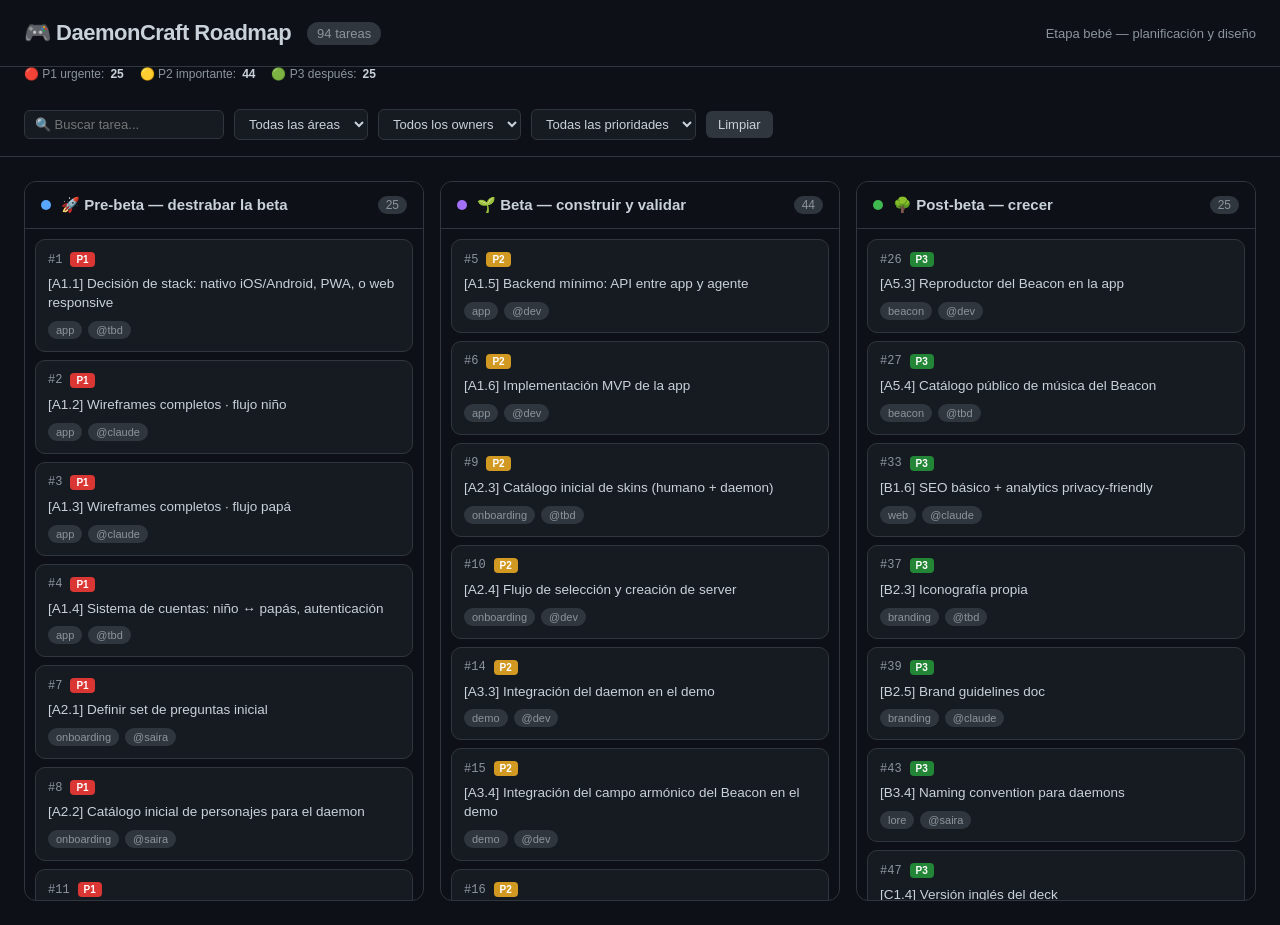
==== dashboard/index.html @ 6ac4dfcd "Agrega dashboard kanban local con las 94 tareas del roadmap" ====
<!DOCTYPE html>
<html lang="es">
<head>
<meta charset="UTF-8">
<meta name="viewport" content="width=device-width, initial-scale=1.0">
<title>DaemonCraft Roadmap</title>
<style>
:root{
  --bg:#0d1117;--card:#161b22;--border:#30363d;--text:#c9d1d9;--muted:#8b949e;
  --p1:#da3633;--p2:#d29922;--p3:#238636;
  --pre:#58a6ff;--beta:#a371f7;--post:#3fb950;
}
*{box-sizing:border-box;margin:0;padding:0}
body{font-family:-apple-system,BlinkMacSystemFont,"Segoe UI",Helvetica,Arial,sans-serif;background:var(--bg);color:var(--text);min-height:100vh}
.header{padding:20px 24px;border-bottom:1px solid var(--border);display:flex;align-items:center;gap:16px;flex-wrap:wrap}
.header h1{font-size:22px;font-weight:600;letter-spacing:-0.5px}
.header .count{background:var(--border);padding:4px 10px;border-radius:12px;font-size:13px;color:var(--muted)}
.filters{padding:16px 24px;display:flex;gap:10px;flex-wrap:wrap;align-items:center;border-bottom:1px solid var(--border);background:#0d1117;position:sticky;top:0;z-index:10}
.filters select,.filters input{background:var(--card);border:1px solid var(--border);color:var(--text);padding:6px 10px;border-radius:6px;font-size:13px;outline:none}
.filters input{min-width:200px}
.filters select:hover,.filters input:hover{border-color:var(--muted)}
.btn{background:var(--border);border:none;color:var(--text);padding:6px 12px;border-radius:6px;cursor:pointer;font-size:13px}
.btn:hover{background:#30363d}
.board{display:grid;grid-template-columns:repeat(3,1fr);gap:16px;padding:24px;align-items:start}
@media(max-width:900px){.board{grid-template-columns:1fr}}
.col{background:#0d1117;border:1px solid var(--border);border-radius:12px;display:flex;flex-direction:column;max-height:calc(100vh - 180px)}
.col-header{padding:14px 16px;border-bottom:1px solid var(--border);display:flex;align-items:center;gap:10px;position:sticky;top:0;background:#0d1117;border-radius:12px 12px 0 0}
.col-header .dot{width:10px;height:10px;border-radius:50%}
.col-header h2{font-size:15px;font-weight:600;flex:1}
.col-header .badge{background:var(--border);padding:2px 8px;border-radius:10px;font-size:12px;color:var(--muted)}
.col-body{padding:10px;overflow-y:auto;display:flex;flex-direction:column;gap:8px}
.card{background:var(--card);border:1px solid var(--border);border-radius:10px;padding:12px;cursor:pointer;transition:border-color .15s,transform .05s}
.card:hover{border-color:var(--muted);transform:translateY(-1px)}
.card-header{display:flex;align-items:center;gap:8px;margin-bottom:8px}
.card-number{color:var(--muted);font-size:12px;font-family:monospace}
.priority{font-size:10px;font-weight:700;text-transform:uppercase;padding:2px 6px;border-radius:4px;color:#fff}
.p1{background:var(--p1)} .p2{background:var(--p2)} .p3{background:var(--p3)}
.card-title{font-size:13.5px;line-height:1.4;font-weight:500;margin-bottom:8px}
.card-meta{display:flex;gap:6px;flex-wrap:wrap}
.tag{font-size:11px;padding:3px 8px;border-radius:12px;background:var(--border);color:var(--muted)}
.modal-overlay{position:fixed;inset:0;background:rgba(0,0,0,.7);display:none;align-items:center;justify-content:center;z-index:100;padding:20px}
.modal-overlay.active{display:flex}
.modal{background:var(--card);border:1px solid var(--border);border-radius:14px;max-width:600px;width:100%;max-height:80vh;display:flex;flex-direction:column}
.modal-header{padding:18px 20px;border-bottom:1px solid var(--border);display:flex;align-items:start;gap:12px}
.modal-header h3{font-size:17px;font-weight:600;flex:1;line-height:1.4}
.modal-close{background:none;border:none;color:var(--muted);font-size:22px;cursor:pointer;padding:0 4px}
.modal-close:hover{color:var(--text)}
.modal-body{padding:18px 20px;overflow-y:auto;font-size:14px;line-height:1.6;color:var(--text)}
.modal-body a{color:#58a6ff}
.modal-body pre{background:#0d1117;padding:10px;border-radius:8px;overflow-x:auto;font-size:12px;margin-top:8px}
.modal-footer{padding:12px 20px;border-top:1px solid var(--border);display:flex;gap:10px;justify-content:flex-end}
.hidden{display:none !important}
.stats{display:flex;gap:16px;padding:0 24px 12px;font-size:12px;color:var(--muted)}
.stat{display:flex;align-items:center;gap:6px}
.stat span{font-weight:600;color:var(--text)}
</style>
</head>
<body>
<div class="header">
  <h1>🎮 DaemonCraft Roadmap</h1>
  <span class="count">94 tareas</span>
  <span style="flex:1"></span>
  <span style="color:var(--muted);font-size:13px">Etapa bebé — planificación y diseño</span>
</div>
<div class="stats">
  <div class="stat">🔴 P1 urgente: <span id="stat-p1">0</span></div>
  <div class="stat">🟡 P2 importante: <span id="stat-p2">0</span></div>
  <div class="stat">🟢 P3 después: <span id="stat-p3">0</span></div>
</div>
<div class="filters">
  <input type="text" id="search" placeholder="🔍 Buscar tarea...">
  <select id="filter-area"><option value="">Todas las áreas</option></select>
  <select id="filter-owner"><option value="">Todos los owners</option></select>
  <select id="filter-priority"><option value="">Todas las prioridades</option><option value="p1">P1 Urgente</option><option value="p2">P2 Importante</option><option value="p3">P3 Después</option></select>
  <button class="btn" onclick="resetFilters()">Limpiar</button>
</div>
<div class="board" id="board">
</div>

<div class="modal-overlay" id="modal" onclick="closeModal(event)">
  <div class="modal" onclick="event.stopPropagation()">
    <div class="modal-header">
      <h3 id="modal-title">Título</h3>
      <button class="modal-close" onclick="closeModal()">&times;</button>
    </div>
    <div class="modal-body" id="modal-body">Contenido</div>
    <div class="modal-footer">
      <a id="modal-link" href="#" target="_blank" class="btn" style="text-decoration:none">Ver en GitHub →</a>
    </div>
  </div>
</div>

<script>
const issues = [{"assignees": [], "body": "¿Qué stack usamos para la app? Opciones: nativo iOS+Android, React Native, PWA, web responsive.\nTrade-offs en `plan/PLAN.md` (A1).\n\n---\n\n📋 Ver detalles en [`plan/PLAN.md`](https://github.com/SairaAsua/final-daemon/blob/main/plan/PLAN.md) sección A1.", "createdAt": "2026-05-13T08:05:12Z", "labels": [{"id": "LA_kwDOScFC388AAAACjAr0dQ", "name": "area:app", "description": "App / Vórtice", "color": "1F6FEB"}, {"id": "LA_kwDOScFC388AAAACjAr-2A", "name": "owner:tbd", "description": "Owner por definir", "color": "EEEEEE"}, {"id": "LA_kwDOScFC388AAAACjAr_cQ", "name": "type:decision", "description": "Decisión a tomar", "color": "D73A4A"}, {"id": "LA_kwDOScFC388AAAACjAsCNA", "name": "priority:p1", "description": "P1 — urgente, antes de beta", "color": "B60205"}], "milestone": {"number": 1, "title": "🚀 Pre-beta — destrabar la beta", "description": "Todo lo que hay que decidir/diseñar/escribir ANTES de abrir la beta cerrada con las primeras 20 familias. \n\nAcá viven las decisiones core (stack, dominio, monetización), los wireframes, el set de preguntas del onboarding, el diseño narrativo del demo con Julián, el branding visual mínimo, la lista de familias y el mensaje de invitación.\n\nCuando esto esté cerrado, podemos abrir la beta.", "dueOn": null}, "number": 1, "state": "OPEN", "title": "[A1.1] Decisión de stack: nativo iOS/Android, PWA, o web responsive", "updatedAt": "2026-05-13T08:36:30Z", "url": "https://github.com/SairaAsua/final-daemon/issues/1", "_area": "app", "_owner": "tbd", "_priority": "p1", "_milestone": "🚀 Pre-beta — destrabar la beta", "_milestone_emoji": "🚀", "_milestone_short": "Pre-beta — destrabar la beta"}, {"assignees": [], "body": "Wireframes para: home, jugar, hablar con daemon, escuchar Beacon, skins, mis mundos.\nMockups ASCII de referencia en `pitch/mockups.md`. Sale del flujo definido en `docs/08_app_vortice.md`.\n\n---\n\n📋 Ver detalles en [`plan/PLAN.md`](https://github.com/SairaAsua/final-daemon/blob/main/plan/PLAN.md) sección A1.", "createdAt": "2026-05-13T08:05:17Z", "labels": [{"id": "LA_kwDOScFC388AAAACjAr0dQ", "name": "area:app", "description": "App / Vórtice", "color": "1F6FEB"}, {"id": "LA_kwDOScFC388AAAACjAr-Mg", "name": "owner:claude", "description": "Owner: Claude", "color": "FFEF00"}, {"id": "LA_kwDOScFC388AAAACjAsAKg", "name": "type:design", "description": "Diseño", "color": "0E8A16"}, {"id": "LA_kwDOScFC388AAAACjAsCNA", "name": "priority:p1", "description": "P1 — urgente, antes de beta", "color": "B60205"}], "milestone": {"number": 1, "title": "🚀 Pre-beta — destrabar la beta", "description": "Todo lo que hay que decidir/diseñar/escribir ANTES de abrir la beta cerrada con las primeras 20 familias. \n\nAcá viven las decisiones core (stack, dominio, monetización), los wireframes, el set de preguntas del onboarding, el diseño narrativo del demo con Julián, el branding visual mínimo, la lista de familias y el mensaje de invitación.\n\nCuando esto esté cerrado, podemos abrir la beta.", "dueOn": null}, "number": 2, "state": "OPEN", "title": "[A1.2] Wireframes completos · flujo niño", "updatedAt": "2026-05-13T08:36:27Z", "url": "https://github.com/SairaAsua/final-daemon/issues/2", "_area": "app", "_owner": "claude", "_priority": "p1", "_milestone": "🚀 Pre-beta — destrabar la beta", "_milestone_emoji": "🚀", "_milestone_short": "Pre-beta — destrabar la beta"}, {"assignees": [], "body": "Wireframes para: home, reporte semanal/diario, hablar con daemon del hijo, invitación a jugar.\nReglas: sin métricas de horas, sin lenguaje de control, reportes de crecimiento.\n\n---\n\n📋 Ver detalles en [`plan/PLAN.md`](https://github.com/SairaAsua/final-daemon/blob/main/plan/PLAN.md) sección A1.", "createdAt": "2026-05-13T08:05:29Z", "labels": [{"id": "LA_kwDOScFC388AAAACjAr0dQ", "name": "area:app", "description": "App / Vórtice", "color": "1F6FEB"}, {"id": "LA_kwDOScFC388AAAACjAr-Mg", "name": "owner:claude", "description": "Owner: Claude", "color": "FFEF00"}, {"id": "LA_kwDOScFC388AAAACjAsAKg", "name": "type:design", "description": "Diseño", "color": "0E8A16"}, {"id": "LA_kwDOScFC388AAAACjAsCNA", "name": "priority:p1", "description": "P1 — urgente, antes de beta", "color": "B60205"}], "milestone": {"number": 1, "title": "🚀 Pre-beta — destrabar la beta", "description": "Todo lo que hay que decidir/diseñar/escribir ANTES de abrir la beta cerrada con las primeras 20 familias. \n\nAcá viven las decisiones core (stack, dominio, monetización), los wireframes, el set de preguntas del onboarding, el diseño narrativo del demo con Julián, el branding visual mínimo, la lista de familias y el mensaje de invitación.\n\nCuando esto esté cerrado, podemos abrir la beta.", "dueOn": null}, "number": 3, "state": "OPEN", "title": "[A1.3] Wireframes completos · flujo papá", "updatedAt": "2026-05-13T08:36:25Z", "url": "https://github.com/SairaAsua/final-daemon/issues/3", "_area": "app", "_owner": "claude", "_priority": "p1", "_milestone": "🚀 Pre-beta — destrabar la beta", "_milestone_emoji": "🚀", "_milestone_short": "Pre-beta — destrabar la beta"}, {"assignees": [], "body": "¿Cómo se asocia la cuenta de un niño con sus papás?\n¿Cómo se autentica? (consentimiento parental obligatorio para menores)\nConsiderar COPPA + GDPR (ver F1).\n\n---\n\n📋 Ver detalles en [`plan/PLAN.md`](https://github.com/SairaAsua/final-daemon/blob/main/plan/PLAN.md) sección A1.", "createdAt": "2026-05-13T08:05:33Z", "labels": [{"id": "LA_kwDOScFC388AAAACjAr0dQ", "name": "area:app", "description": "App / Vórtice", "color": "1F6FEB"}, {"id": "LA_kwDOScFC388AAAACjAr-2A", "name": "owner:tbd", "description": "Owner por definir", "color": "EEEEEE"}, {"id": "LA_kwDOScFC388AAAACjAsAKg", "name": "type:design", "description": "Diseño", "color": "0E8A16"}, {"id": "LA_kwDOScFC388AAAACjAsCNA", "name": "priority:p1", "description": "P1 — urgente, antes de beta", "color": "B60205"}], "milestone": {"number": 1, "title": "🚀 Pre-beta — destrabar la beta", "description": "Todo lo que hay que decidir/diseñar/escribir ANTES de abrir la beta cerrada con las primeras 20 familias. \n\nAcá viven las decisiones core (stack, dominio, monetización), los wireframes, el set de preguntas del onboarding, el diseño narrativo del demo con Julián, el branding visual mínimo, la lista de familias y el mensaje de invitación.\n\nCuando esto esté cerrado, podemos abrir la beta.", "dueOn": null}, "number": 4, "state": "OPEN", "title": "[A1.4] Sistema de cuentas: niño ↔ papás, autenticación", "updatedAt": "2026-05-13T08:36:23Z", "url": "https://github.com/SairaAsua/final-daemon/issues/4", "_area": "app", "_owner": "tbd", "_priority": "p1", "_milestone": "🚀 Pre-beta — destrabar la beta", "_milestone_emoji": "🚀", "_milestone_short": "Pre-beta — destrabar la beta"}, {"assignees": [], "body": "Las preguntas que la app le hace al usuario al crear su daemon.\nIncluye fecha/hora/lugar (alimenta soul-engine internamente) + lo que decida Saira sumar.\nImportante: NO se menciona Diseño Humano / Ra Uru Hu hacia afuera.\n\n---\n\n📋 Ver detalles en [`plan/PLAN.md`](https://github.com/SairaAsua/final-daemon/blob/main/plan/PLAN.md) sección A2.", "createdAt": "2026-05-13T08:05:46Z", "labels": [{"id": "LA_kwDOScFC388AAAACjAr0yA", "name": "area:onboarding", "description": "Onboarding flow", "color": "1F6FEB"}, {"id": "LA_kwDOScFC388AAAACjAr8dw", "name": "owner:saira", "description": "Owner: Saira", "color": "FFEF00"}, {"id": "LA_kwDOScFC388AAAACjAr_cQ", "name": "type:decision", "description": "Decisión a tomar", "color": "D73A4A"}, {"id": "LA_kwDOScFC388AAAACjAsCNA", "name": "priority:p1", "description": "P1 — urgente, antes de beta", "color": "B60205"}], "milestone": {"number": 1, "title": "🚀 Pre-beta — destrabar la beta", "description": "Todo lo que hay que decidir/diseñar/escribir ANTES de abrir la beta cerrada con las primeras 20 familias. \n\nAcá viven las decisiones core (stack, dominio, monetización), los wireframes, el set de preguntas del onboarding, el diseño narrativo del demo con Julián, el branding visual mínimo, la lista de familias y el mensaje de invitación.\n\nCuando esto esté cerrado, podemos abrir la beta.", "dueOn": null}, "number": 7, "state": "OPEN", "title": "[A2.1] Definir set de preguntas inicial", "updatedAt": "2026-05-13T08:36:21Z", "url": "https://github.com/SairaAsua/final-daemon/issues/7", "_area": "onboarding", "_owner": "saira", "_priority": "p1", "_milestone": "🚀 Pre-beta — destrabar la beta", "_milestone_emoji": "🚀", "_milestone_short": "Pre-beta — destrabar la beta"}, {"assignees": [], "body": "Curar a partir de los 14 personajes que ya existen en `/home/saira/agents/prompts/`:\ncleopatra, dave, elena, genghis, goblin, jin, lisa, marcus, mia, monk, pirate, sarah, tesla, tommy.\nMás las carpetas `landfolk/` y `rolemaster/` + BODY.md.\nDecisión: ¿cuáles arrancan disponibles para niños 7-14? ¿alguno se desbloquea?\n\n---\n\n📋 Ver detalles en [`plan/PLAN.md`](https://github.com/SairaAsua/final-daemon/blob/main/plan/PLAN.md) sección A2.", "createdAt": "2026-05-13T08:05:49Z", "labels": [{"id": "LA_kwDOScFC388AAAACjAr0yA", "name": "area:onboarding", "description": "Onboarding flow", "color": "1F6FEB"}, {"id": "LA_kwDOScFC388AAAACjAr8dw", "name": "owner:saira", "description": "Owner: Saira", "color": "FFEF00"}, {"id": "LA_kwDOScFC388AAAACjAr_cQ", "name": "type:decision", "description": "Decisión a tomar", "color": "D73A4A"}, {"id": "LA_kwDOScFC388AAAACjAsCNA", "name": "priority:p1", "description": "P1 — urgente, antes de beta", "color": "B60205"}], "milestone": {"number": 1, "title": "🚀 Pre-beta — destrabar la beta", "description": "Todo lo que hay que decidir/diseñar/escribir ANTES de abrir la beta cerrada con las primeras 20 familias. \n\nAcá viven las decisiones core (stack, dominio, monetización), los wireframes, el set de preguntas del onboarding, el diseño narrativo del demo con Julián, el branding visual mínimo, la lista de familias y el mensaje de invitación.\n\nCuando esto esté cerrado, podemos abrir la beta.", "dueOn": null}, "number": 8, "state": "OPEN", "title": "[A2.2] Catálogo inicial de personajes para el daemon", "updatedAt": "2026-05-13T08:36:19Z", "url": "https://github.com/SairaAsua/final-daemon/issues/8", "_area": "onboarding", "_owner": "saira", "_priority": "p1", "_milestone": "🚀 Pre-beta — destrabar la beta", "_milestone_emoji": "🚀", "_milestone_short": "Pre-beta — destrabar la beta"}, {"assignees": [], "body": "Las primeras 3-5 frases del daemon al niño.\nTono: aventura + complicidad, no condescendiente.\nCoherente con el Soul `/me` y el Logos.\n\n---\n\n📋 Ver detalles en [`plan/PLAN.md`](https://github.com/SairaAsua/final-daemon/blob/main/plan/PLAN.md) sección A2.", "createdAt": "2026-05-13T08:06:02Z", "labels": [{"id": "LA_kwDOScFC388AAAACjAr0yA", "name": "area:onboarding", "description": "Onboarding flow", "color": "1F6FEB"}, {"id": "LA_kwDOScFC388AAAACjAr-Mg", "name": "owner:claude", "description": "Owner: Claude", "color": "FFEF00"}, {"id": "LA_kwDOScFC388AAAACjAsBrA", "name": "type:write", "description": "Escribir / copy", "color": "C5DEF5"}, {"id": "LA_kwDOScFC388AAAACjAsCNA", "name": "priority:p1", "description": "P1 — urgente, antes de beta", "color": "B60205"}], "milestone": {"number": 1, "title": "🚀 Pre-beta — destrabar la beta", "description": "Todo lo que hay que decidir/diseñar/escribir ANTES de abrir la beta cerrada con las primeras 20 familias. \n\nAcá viven las decisiones core (stack, dominio, monetización), los wireframes, el set de preguntas del onboarding, el diseño narrativo del demo con Julián, el branding visual mínimo, la lista de familias y el mensaje de invitación.\n\nCuando esto esté cerrado, podemos abrir la beta.", "dueOn": null}, "number": 11, "state": "OPEN", "title": "[A2.5] Tutorial inicial: cómo se le explica al niño qué es su daemon", "updatedAt": "2026-05-13T08:36:17Z", "url": "https://github.com/SairaAsua/final-daemon/issues/11", "_area": "onboarding", "_owner": "claude", "_priority": "p1", "_milestone": "🚀 Pre-beta — destrabar la beta", "_milestone_emoji": "🚀", "_milestone_short": "Pre-beta — destrabar la beta"}, {"assignees": [], "body": "Las 4 pruebas: desafíos, parkour, lógica, construcción.\nEstructura: *Proyección del Mito Personal* (Camino del Héroe resignificado).\nCada prueba: objetivo, dificultad escalable, rol del daemon, cómo termina.\n\n---\n\n📋 Ver detalles en [`plan/PLAN.md`](https://github.com/SairaAsua/final-daemon/blob/main/plan/PLAN.md) sección A3.", "createdAt": "2026-05-13T08:06:07Z", "labels": [{"id": "LA_kwDOScFC388AAAACjAr1AQ", "name": "area:demo", "description": "Demo de entrada (Protector de la Luz)", "color": "1F6FEB"}, {"id": "LA_kwDOScFC388AAAACjAr9nA", "name": "owner:julian", "description": "Owner: Julián de la Reta", "color": "FFEF00"}, {"id": "LA_kwDOScFC388AAAACjAsAKg", "name": "type:design", "description": "Diseño", "color": "0E8A16"}, {"id": "LA_kwDOScFC388AAAACjAsCNA", "name": "priority:p1", "description": "P1 — urgente, antes de beta", "color": "B60205"}], "milestone": {"number": 1, "title": "🚀 Pre-beta — destrabar la beta", "description": "Todo lo que hay que decidir/diseñar/escribir ANTES de abrir la beta cerrada con las primeras 20 familias. \n\nAcá viven las decisiones core (stack, dominio, monetización), los wireframes, el set de preguntas del onboarding, el diseño narrativo del demo con Julián, el branding visual mínimo, la lista de familias y el mensaje de invitación.\n\nCuando esto esté cerrado, podemos abrir la beta.", "dueOn": null}, "number": 12, "state": "OPEN", "title": "[A3.1] Diseño narrativo final de las 4 pruebas con Julián", "updatedAt": "2026-05-13T08:36:15Z", "url": "https://github.com/SairaAsua/final-daemon/issues/12", "_area": "demo", "_owner": "julian", "_priority": "p1", "_milestone": "🚀 Pre-beta — destrabar la beta", "_milestone_emoji": "🚀", "_milestone_short": "Pre-beta — destrabar la beta"}, {"assignees": [], "body": "Para cada prueba: qué se hace en Minecraft, cómo, condiciones de éxito y de fallo.\nBloqueado por A3.1.\n\n---\n\n📋 Ver detalles en [`plan/PLAN.md`](https://github.com/SairaAsua/final-daemon/blob/main/plan/PLAN.md) sección A3.", "createdAt": "2026-05-13T08:06:11Z", "labels": [{"id": "LA_kwDOScFC388AAAACjAr1AQ", "name": "area:demo", "description": "Demo de entrada (Protector de la Luz)", "color": "1F6FEB"}, {"id": "LA_kwDOScFC388AAAACjAr9DQ", "name": "owner:dev", "description": "Owner: Equipo dev AlterMundi", "color": "FFEF00"}, {"id": "LA_kwDOScFC388AAAACjAsAKg", "name": "type:design", "description": "Diseño", "color": "0E8A16"}, {"id": "LA_kwDOScFC388AAAACjAsCNA", "name": "priority:p1", "description": "P1 — urgente, antes de beta", "color": "B60205"}], "milestone": {"number": 1, "title": "🚀 Pre-beta — destrabar la beta", "description": "Todo lo que hay que decidir/diseñar/escribir ANTES de abrir la beta cerrada con las primeras 20 familias. \n\nAcá viven las decisiones core (stack, dominio, monetización), los wireframes, el set de preguntas del onboarding, el diseño narrativo del demo con Julián, el branding visual mínimo, la lista de familias y el mensaje de invitación.\n\nCuando esto esté cerrado, podemos abrir la beta.", "dueOn": null}, "number": 13, "state": "OPEN", "title": "[A3.2] Mecánicas concretas de cada prueba", "updatedAt": "2026-05-13T08:36:13Z", "url": "https://github.com/SairaAsua/final-daemon/issues/13", "_area": "demo", "_owner": "dev", "_priority": "p1", "_milestone": "🚀 Pre-beta — destrabar la beta", "_milestone_emoji": "🚀", "_milestone_short": "Pre-beta — destrabar la beta"}, {"assignees": [], "body": "¿Qué bullets aparecen? Sugerencia inicial:\n- Tareas/aprendizajes resueltos\n- Lectura\n- Risas / momentos emocionales\n- Preguntas complejas que hizo\n- Interacciones sociales (con amigos, con el daemon)\nSin métricas de horas. Validar con Julián.\n\n---\n\n📋 Ver detalles en [`plan/PLAN.md`](https://github.com/SairaAsua/final-daemon/blob/main/plan/PLAN.md) sección A4.", "createdAt": "2026-05-13T08:06:33Z", "labels": [{"id": "LA_kwDOScFC388AAAACjAr1Sg", "name": "area:reportes", "description": "Reportes a papás", "color": "1F6FEB"}, {"id": "LA_kwDOScFC388AAAACjAr8dw", "name": "owner:saira", "description": "Owner: Saira", "color": "FFEF00"}, {"id": "LA_kwDOScFC388AAAACjAr_cQ", "name": "type:decision", "description": "Decisión a tomar", "color": "D73A4A"}, {"id": "LA_kwDOScFC388AAAACjAsCNA", "name": "priority:p1", "description": "P1 — urgente, antes de beta", "color": "B60205"}], "milestone": {"number": 1, "title": "🚀 Pre-beta — destrabar la beta", "description": "Todo lo que hay que decidir/diseñar/escribir ANTES de abrir la beta cerrada con las primeras 20 familias. \n\nAcá viven las decisiones core (stack, dominio, monetización), los wireframes, el set de preguntas del onboarding, el diseño narrativo del demo con Julián, el branding visual mínimo, la lista de familias y el mensaje de invitación.\n\nCuando esto esté cerrado, podemos abrir la beta.", "dueOn": null}, "number": 18, "state": "OPEN", "title": "[A4.1] Definir estructura del reporte", "updatedAt": "2026-05-13T08:36:10Z", "url": "https://github.com/SairaAsua/final-daemon/issues/18", "_area": "reportes", "_owner": "saira", "_priority": "p1", "_milestone": "🚀 Pre-beta — destrabar la beta", "_milestone_emoji": "🚀", "_milestone_short": "Pre-beta — destrabar la beta"}, {"assignees": [], "body": "¿Diaria? ¿Semanal? ¿On-demand cuando el papá la pide?\nMaterial oficial paralelo dice semanal. Saira inicialmente lo pensó diaria.\nHay que decidir.\n\n---\n\n📋 Ver detalles en [`plan/PLAN.md`](https://github.com/SairaAsua/final-daemon/blob/main/plan/PLAN.md) sección A4.", "createdAt": "2026-05-13T08:06:37Z", "labels": [{"id": "LA_kwDOScFC388AAAACjAr1Sg", "name": "area:reportes", "description": "Reportes a papás", "color": "1F6FEB"}, {"id": "LA_kwDOScFC388AAAACjAr8dw", "name": "owner:saira", "description": "Owner: Saira", "color": "FFEF00"}, {"id": "LA_kwDOScFC388AAAACjAr_cQ", "name": "type:decision", "description": "Decisión a tomar", "color": "D73A4A"}, {"id": "LA_kwDOScFC388AAAACjAsCNA", "name": "priority:p1", "description": "P1 — urgente, antes de beta", "color": "B60205"}], "milestone": {"number": 1, "title": "🚀 Pre-beta — destrabar la beta", "description": "Todo lo que hay que decidir/diseñar/escribir ANTES de abrir la beta cerrada con las primeras 20 familias. \n\nAcá viven las decisiones core (stack, dominio, monetización), los wireframes, el set de preguntas del onboarding, el diseño narrativo del demo con Julián, el branding visual mínimo, la lista de familias y el mensaje de invitación.\n\nCuando esto esté cerrado, podemos abrir la beta.", "dueOn": null}, "number": 19, "state": "OPEN", "title": "[A4.2] Decisión de frecuencia", "updatedAt": "2026-05-13T08:36:08Z", "url": "https://github.com/SairaAsua/final-daemon/issues/19", "_area": "reportes", "_owner": "saira", "_priority": "p1", "_milestone": "🚀 Pre-beta — destrabar la beta", "_milestone_emoji": "🚀", "_milestone_short": "Pre-beta — destrabar la beta"}, {"assignees": [], "body": "Opciones: push de app, email, Telegram bridge, WhatsApp.\nTrade-offs: app requiere abrir, email puede perderse, mensajería es invasiva pero efectiva.\n\n---\n\n📋 Ver detalles en [`plan/PLAN.md`](https://github.com/SairaAsua/final-daemon/blob/main/plan/PLAN.md) sección A4.", "createdAt": "2026-05-13T08:06:42Z", "labels": [{"id": "LA_kwDOScFC388AAAACjAr1Sg", "name": "area:reportes", "description": "Reportes a papás", "color": "1F6FEB"}, {"id": "LA_kwDOScFC388AAAACjAr8dw", "name": "owner:saira", "description": "Owner: Saira", "color": "FFEF00"}, {"id": "LA_kwDOScFC388AAAACjAr_cQ", "name": "type:decision", "description": "Decisión a tomar", "color": "D73A4A"}, {"id": "LA_kwDOScFC388AAAACjAsCNA", "name": "priority:p1", "description": "P1 — urgente, antes de beta", "color": "B60205"}], "milestone": {"number": 1, "title": "🚀 Pre-beta — destrabar la beta", "description": "Todo lo que hay que decidir/diseñar/escribir ANTES de abrir la beta cerrada con las primeras 20 familias. \n\nAcá viven las decisiones core (stack, dominio, monetización), los wireframes, el set de preguntas del onboarding, el diseño narrativo del demo con Julián, el branding visual mínimo, la lista de familias y el mensaje de invitación.\n\nCuando esto esté cerrado, podemos abrir la beta.", "dueOn": null}, "number": 20, "state": "OPEN", "title": "[A4.3] Decisión de canal de entrega", "updatedAt": "2026-05-13T08:36:06Z", "url": "https://github.com/SairaAsua/final-daemon/issues/20", "_area": "reportes", "_owner": "saira", "_priority": "p1", "_milestone": "🚀 Pre-beta — destrabar la beta", "_milestone_emoji": "🚀", "_milestone_short": "Pre-beta — destrabar la beta"}, {"assignees": [], "body": "¿Qué tracking hace el agente para generar los reportes?\nCoordinar con Julián para que las métricas sean significativas, no superficiales.\n\n---\n\n📋 Ver detalles en [`plan/PLAN.md`](https://github.com/SairaAsua/final-daemon/blob/main/plan/PLAN.md) sección A4.", "createdAt": "2026-05-13T08:06:47Z", "labels": [{"id": "LA_kwDOScFC388AAAACjAr1Sg", "name": "area:reportes", "description": "Reportes a papás", "color": "1F6FEB"}, {"id": "LA_kwDOScFC388AAAACjAr9DQ", "name": "owner:dev", "description": "Owner: Equipo dev AlterMundi", "color": "FFEF00"}, {"id": "LA_kwDOScFC388AAAACjAr_cQ", "name": "type:decision", "description": "Decisión a tomar", "color": "D73A4A"}, {"id": "LA_kwDOScFC388AAAACjAsCNA", "name": "priority:p1", "description": "P1 — urgente, antes de beta", "color": "B60205"}], "milestone": {"number": 1, "title": "🚀 Pre-beta — destrabar la beta", "description": "Todo lo que hay que decidir/diseñar/escribir ANTES de abrir la beta cerrada con las primeras 20 familias. \n\nAcá viven las decisiones core (stack, dominio, monetización), los wireframes, el set de preguntas del onboarding, el diseño narrativo del demo con Julián, el branding visual mínimo, la lista de familias y el mensaje de invitación.\n\nCuando esto esté cerrado, podemos abrir la beta.", "dueOn": null}, "number": 21, "state": "OPEN", "title": "[A4.4] Definir métricas que el daemon observa", "updatedAt": "2026-05-13T08:36:04Z", "url": "https://github.com/SairaAsua/final-daemon/issues/21", "_area": "reportes", "_owner": "dev", "_priority": "p1", "_milestone": "🚀 Pre-beta — destrabar la beta", "_milestone_emoji": "🚀", "_milestone_short": "Pre-beta — destrabar la beta"}, {"assignees": [], "body": "Tengo `web/` con HTML standalone funcional.\nLas otras webs de AlterMundi usan Astro+Tailwind+GSAP (regla CLAUDE.md).\nDecisión: ¿simplicidad o consistencia?\n\n---\n\n📋 Ver detalles en [`plan/PLAN.md`](https://github.com/SairaAsua/final-daemon/blob/main/plan/PLAN.md) sección B1.", "createdAt": "2026-05-13T08:07:19Z", "labels": [{"id": "LA_kwDOScFC388AAAACjAr2Ig", "name": "area:web", "description": "Web pública", "color": "8957E5"}, {"id": "LA_kwDOScFC388AAAACjAr8dw", "name": "owner:saira", "description": "Owner: Saira", "color": "FFEF00"}, {"id": "LA_kwDOScFC388AAAACjAr_cQ", "name": "type:decision", "description": "Decisión a tomar", "color": "D73A4A"}, {"id": "LA_kwDOScFC388AAAACjAsCNA", "name": "priority:p1", "description": "P1 — urgente, antes de beta", "color": "B60205"}], "milestone": {"number": 1, "title": "🚀 Pre-beta — destrabar la beta", "description": "Todo lo que hay que decidir/diseñar/escribir ANTES de abrir la beta cerrada con las primeras 20 familias. \n\nAcá viven las decisiones core (stack, dominio, monetización), los wireframes, el set de preguntas del onboarding, el diseño narrativo del demo con Julián, el branding visual mínimo, la lista de familias y el mensaje de invitación.\n\nCuando esto esté cerrado, podemos abrir la beta.", "dueOn": null}, "number": 28, "state": "OPEN", "title": "[B1.1] Decisión: pulir HTML standalone o portar a Astro+Tailwind+GSAP", "updatedAt": "2026-05-13T08:36:02Z", "url": "https://github.com/SairaAsua/final-daemon/issues/28", "_area": "web", "_owner": "saira", "_priority": "p1", "_milestone": "🚀 Pre-beta — destrabar la beta", "_milestone_emoji": "🚀", "_milestone_short": "Pre-beta — destrabar la beta"}, {"assignees": [], "body": "daemoncraft.com / .ar / .gg / otro? Comprar.\nVerificar disponibilidad y precio.\n\n---\n\n📋 Ver detalles en [`plan/PLAN.md`](https://github.com/SairaAsua/final-daemon/blob/main/plan/PLAN.md) sección B1.", "createdAt": "2026-05-13T08:07:23Z", "labels": [{"id": "LA_kwDOScFC388AAAACjAr2Ig", "name": "area:web", "description": "Web pública", "color": "8957E5"}, {"id": "LA_kwDOScFC388AAAACjAr8dw", "name": "owner:saira", "description": "Owner: Saira", "color": "FFEF00"}, {"id": "LA_kwDOScFC388AAAACjAr_cQ", "name": "type:decision", "description": "Decisión a tomar", "color": "D73A4A"}, {"id": "LA_kwDOScFC388AAAACjAsCNA", "name": "priority:p1", "description": "P1 — urgente, antes de beta", "color": "B60205"}], "milestone": {"number": 1, "title": "🚀 Pre-beta — destrabar la beta", "description": "Todo lo que hay que decidir/diseñar/escribir ANTES de abrir la beta cerrada con las primeras 20 familias. \n\nAcá viven las decisiones core (stack, dominio, monetización), los wireframes, el set de preguntas del onboarding, el diseño narrativo del demo con Julián, el branding visual mínimo, la lista de familias y el mensaje de invitación.\n\nCuando esto esté cerrado, podemos abrir la beta.", "dueOn": null}, "number": 29, "state": "OPEN", "title": "[B1.2] Decisión de dominio", "updatedAt": "2026-05-13T08:36:00Z", "url": "https://github.com/SairaAsua/final-daemon/issues/29", "_area": "web", "_owner": "saira", "_priority": "p1", "_milestone": "🚀 Pre-beta — destrabar la beta", "_milestone_emoji": "🚀", "_milestone_short": "Pre-beta — destrabar la beta"}, {"assignees": [], "body": "Hostinger (las otras webs de Saira viven ahí), Vercel, Netlify, Cloudflare Pages.\nConsiderar costos a escala y CDN para Latam.\n\n---\n\n📋 Ver detalles en [`plan/PLAN.md`](https://github.com/SairaAsua/final-daemon/blob/main/plan/PLAN.md) sección B1.", "createdAt": "2026-05-13T08:07:27Z", "labels": [{"id": "LA_kwDOScFC388AAAACjAr2Ig", "name": "area:web", "description": "Web pública", "color": "8957E5"}, {"id": "LA_kwDOScFC388AAAACjAr8dw", "name": "owner:saira", "description": "Owner: Saira", "color": "FFEF00"}, {"id": "LA_kwDOScFC388AAAACjAr_cQ", "name": "type:decision", "description": "Decisión a tomar", "color": "D73A4A"}, {"id": "LA_kwDOScFC388AAAACjAsCNA", "name": "priority:p1", "description": "P1 — urgente, antes de beta", "color": "B60205"}], "milestone": {"number": 1, "title": "🚀 Pre-beta — destrabar la beta", "description": "Todo lo que hay que decidir/diseñar/escribir ANTES de abrir la beta cerrada con las primeras 20 familias. \n\nAcá viven las decisiones core (stack, dominio, monetización), los wireframes, el set de preguntas del onboarding, el diseño narrativo del demo con Julián, el branding visual mínimo, la lista de familias y el mensaje de invitación.\n\nCuando esto esté cerrado, podemos abrir la beta.", "dueOn": null}, "number": 30, "state": "OPEN", "title": "[B1.3] Decisión de hosting", "updatedAt": "2026-05-13T08:35:58Z", "url": "https://github.com/SairaAsua/final-daemon/issues/30", "_area": "web", "_owner": "saira", "_priority": "p1", "_milestone": "🚀 Pre-beta — destrabar la beta", "_milestone_emoji": "🚀", "_milestone_short": "Pre-beta — destrabar la beta"}, {"assignees": [], "body": "Texto + ícono opcional. Mantener simple, dejar respirar.\nCoherente con la paleta acero-azul.\n\n---\n\n📋 Ver detalles en [`plan/PLAN.md`](https://github.com/SairaAsua/final-daemon/blob/main/plan/PLAN.md) sección B2.", "createdAt": "2026-05-13T08:07:49Z", "labels": [{"id": "LA_kwDOScFC388AAAACjAr2aw", "name": "area:branding", "description": "Branding visual", "color": "8957E5"}, {"id": "LA_kwDOScFC388AAAACjAr-2A", "name": "owner:tbd", "description": "Owner por definir", "color": "EEEEEE"}, {"id": "LA_kwDOScFC388AAAACjAsAKg", "name": "type:design", "description": "Diseño", "color": "0E8A16"}, {"id": "LA_kwDOScFC388AAAACjAsCNA", "name": "priority:p1", "description": "P1 — urgente, antes de beta", "color": "B60205"}], "milestone": {"number": 1, "title": "🚀 Pre-beta — destrabar la beta", "description": "Todo lo que hay que decidir/diseñar/escribir ANTES de abrir la beta cerrada con las primeras 20 familias. \n\nAcá viven las decisiones core (stack, dominio, monetización), los wireframes, el set de preguntas del onboarding, el diseño narrativo del demo con Julián, el branding visual mínimo, la lista de familias y el mensaje de invitación.\n\nCuando esto esté cerrado, podemos abrir la beta.", "dueOn": null}, "number": 35, "state": "OPEN", "title": "[B2.1] Logo final", "updatedAt": "2026-05-13T08:35:56Z", "url": "https://github.com/SairaAsua/final-daemon/issues/35", "_area": "branding", "_owner": "tbd", "_priority": "p1", "_milestone": "🚀 Pre-beta — destrabar la beta", "_milestone_emoji": "🚀", "_milestone_short": "Pre-beta — destrabar la beta"}, {"assignees": [], "body": "Con datos de contacto.\nMix: familias AlterMundi, amigos cercanos, contactos de Julián, niños de edad target.\n\n---\n\n📋 Ver detalles en [`plan/PLAN.md`](https://github.com/SairaAsua/final-daemon/blob/main/plan/PLAN.md) sección D1.", "createdAt": "2026-05-13T08:09:54Z", "labels": [{"id": "LA_kwDOScFC388AAAACjAr41g", "name": "area:beta", "description": "Comunidad beta", "color": "238636"}, {"id": "LA_kwDOScFC388AAAACjAr8dw", "name": "owner:saira", "description": "Owner: Saira", "color": "FFEF00"}, {"id": "LA_kwDOScFC388AAAACjAsBGw", "name": "type:research", "description": "Investigación", "color": "FBCA04"}, {"id": "LA_kwDOScFC388AAAACjAsCNA", "name": "priority:p1", "description": "P1 — urgente, antes de beta", "color": "B60205"}], "milestone": {"number": 1, "title": "🚀 Pre-beta — destrabar la beta", "description": "Todo lo que hay que decidir/diseñar/escribir ANTES de abrir la beta cerrada con las primeras 20 familias. \n\nAcá viven las decisiones core (stack, dominio, monetización), los wireframes, el set de preguntas del onboarding, el diseño narrativo del demo con Julián, el branding visual mínimo, la lista de familias y el mensaje de invitación.\n\nCuando esto esté cerrado, podemos abrir la beta.", "dueOn": null}, "number": 62, "state": "OPEN", "title": "[D1.1] Lista de 20-30 familias candidatas", "updatedAt": "2026-05-13T08:35:54Z", "url": "https://github.com/SairaAsua/final-daemon/issues/62", "_area": "beta", "_owner": "saira", "_priority": "p1", "_milestone": "🚀 Pre-beta — destrabar la beta", "_milestone_emoji": "🚀", "_milestone_short": "Pre-beta — destrabar la beta"}, {"assignees": [], "body": "Tomar `marketing/comunidad-beta.md` y dejarlo en versión final lista para enviar.\nVersión larga + versión corta.\n\n---\n\n📋 Ver detalles en [`plan/PLAN.md`](https://github.com/SairaAsua/final-daemon/blob/main/plan/PLAN.md) sección D1.", "createdAt": "2026-05-13T08:09:58Z", "labels": [{"id": "LA_kwDOScFC388AAAACjAr41g", "name": "area:beta", "description": "Comunidad beta", "color": "238636"}, {"id": "LA_kwDOScFC388AAAACjAr-Mg", "name": "owner:claude", "description": "Owner: Claude", "color": "FFEF00"}, {"id": "LA_kwDOScFC388AAAACjAsBrA", "name": "type:write", "description": "Escribir / copy", "color": "C5DEF5"}, {"id": "LA_kwDOScFC388AAAACjAsCNA", "name": "priority:p1", "description": "P1 — urgente, antes de beta", "color": "B60205"}], "milestone": {"number": 1, "title": "🚀 Pre-beta — destrabar la beta", "description": "Todo lo que hay que decidir/diseñar/escribir ANTES de abrir la beta cerrada con las primeras 20 familias. \n\nAcá viven las decisiones core (stack, dominio, monetización), los wireframes, el set de preguntas del onboarding, el diseño narrativo del demo con Julián, el branding visual mínimo, la lista de familias y el mensaje de invitación.\n\nCuando esto esté cerrado, podemos abrir la beta.", "dueOn": null}, "number": 63, "state": "OPEN", "title": "[D1.2] Mensaje de invitación final", "updatedAt": "2026-05-13T08:35:52Z", "url": "https://github.com/SairaAsua/final-daemon/issues/63", "_area": "beta", "_owner": "claude", "_priority": "p1", "_milestone": "🚀 Pre-beta — destrabar la beta", "_milestone_emoji": "🚀", "_milestone_short": "Pre-beta — destrabar la beta"}, {"assignees": [], "body": "Agenda + script para la llamada de onboarding con cada familia.\nQué les preguntamos, qué les contamos, qué les pedimos.\n\n---\n\n📋 Ver detalles en [`plan/PLAN.md`](https://github.com/SairaAsua/final-daemon/blob/main/plan/PLAN.md) sección D1.", "createdAt": "2026-05-13T08:10:03Z", "labels": [{"id": "LA_kwDOScFC388AAAACjAr41g", "name": "area:beta", "description": "Comunidad beta", "color": "238636"}, {"id": "LA_kwDOScFC388AAAACjAr8dw", "name": "owner:saira", "description": "Owner: Saira", "color": "FFEF00"}, {"id": "LA_kwDOScFC388AAAACjAsAKg", "name": "type:design", "description": "Diseño", "color": "0E8A16"}, {"id": "LA_kwDOScFC388AAAACjAsCNA", "name": "priority:p1", "description": "P1 — urgente, antes de beta", "color": "B60205"}], "milestone": {"number": 1, "title": "🚀 Pre-beta — destrabar la beta", "description": "Todo lo que hay que decidir/diseñar/escribir ANTES de abrir la beta cerrada con las primeras 20 familias. \n\nAcá viven las decisiones core (stack, dominio, monetización), los wireframes, el set de preguntas del onboarding, el diseño narrativo del demo con Julián, el branding visual mínimo, la lista de familias y el mensaje de invitación.\n\nCuando esto esté cerrado, podemos abrir la beta.", "dueOn": null}, "number": 64, "state": "OPEN", "title": "[D1.3] Onboarding por familia · call de 30 min", "updatedAt": "2026-05-13T08:35:50Z", "url": "https://github.com/SairaAsua/final-daemon/issues/64", "_area": "beta", "_owner": "saira", "_priority": "p1", "_milestone": "🚀 Pre-beta — destrabar la beta", "_milestone_emoji": "🚀", "_milestone_short": "Pre-beta — destrabar la beta"}, {"assignees": [], "body": "¿Tally, Notion, Discord, conversación abierta?\nQué herramienta + qué cadencia + cómo procesamos.\n\n---\n\n📋 Ver detalles en [`plan/PLAN.md`](https://github.com/SairaAsua/final-daemon/blob/main/plan/PLAN.md) sección D1.", "createdAt": "2026-05-13T08:10:07Z", "labels": [{"id": "LA_kwDOScFC388AAAACjAr41g", "name": "area:beta", "description": "Comunidad beta", "color": "238636"}, {"id": "LA_kwDOScFC388AAAACjAr8dw", "name": "owner:saira", "description": "Owner: Saira", "color": "FFEF00"}, {"id": "LA_kwDOScFC388AAAACjAr_cQ", "name": "type:decision", "description": "Decisión a tomar", "color": "D73A4A"}, {"id": "LA_kwDOScFC388AAAACjAsCNA", "name": "priority:p1", "description": "P1 — urgente, antes de beta", "color": "B60205"}], "milestone": {"number": 1, "title": "🚀 Pre-beta — destrabar la beta", "description": "Todo lo que hay que decidir/diseñar/escribir ANTES de abrir la beta cerrada con las primeras 20 familias. \n\nAcá viven las decisiones core (stack, dominio, monetización), los wireframes, el set de preguntas del onboarding, el diseño narrativo del demo con Julián, el branding visual mínimo, la lista de familias y el mensaje de invitación.\n\nCuando esto esté cerrado, podemos abrir la beta.", "dueOn": null}, "number": 65, "state": "OPEN", "title": "[D1.4] Sistema de feedback", "updatedAt": "2026-05-13T08:35:48Z", "url": "https://github.com/SairaAsua/final-daemon/issues/65", "_area": "beta", "_owner": "saira", "_priority": "p1", "_milestone": "🚀 Pre-beta — destrabar la beta", "_milestone_emoji": "🚀", "_milestone_short": "Pre-beta — destrabar la beta"}, {"assignees": [], "body": "¿Quién vende DaemonCraft? ¿AlterMundi? ¿Una entidad nueva?\nConsiderar implicancias fiscales Argentina + internacional.\n\n---\n\n📋 Ver detalles en [`plan/PLAN.md`](https://github.com/SairaAsua/final-daemon/blob/main/plan/PLAN.md) sección F1.", "createdAt": "2026-05-13T08:10:52Z", "labels": [{"id": "LA_kwDOScFC388AAAACjAr57w", "name": "area:legal", "description": "Legal / Compliance", "color": "9E6A03"}, {"id": "LA_kwDOScFC388AAAACjAr8dw", "name": "owner:saira", "description": "Owner: Saira", "color": "FFEF00"}, {"id": "LA_kwDOScFC388AAAACjAr_cQ", "name": "type:decision", "description": "Decisión a tomar", "color": "D73A4A"}, {"id": "LA_kwDOScFC388AAAACjAsCNA", "name": "priority:p1", "description": "P1 — urgente, antes de beta", "color": "B60205"}], "milestone": {"number": 1, "title": "🚀 Pre-beta — destrabar la beta", "description": "Todo lo que hay que decidir/diseñar/escribir ANTES de abrir la beta cerrada con las primeras 20 familias. \n\nAcá viven las decisiones core (stack, dominio, monetización), los wireframes, el set de preguntas del onboarding, el diseño narrativo del demo con Julián, el branding visual mínimo, la lista de familias y el mensaje de invitación.\n\nCuando esto esté cerrado, podemos abrir la beta.", "dueOn": null}, "number": 75, "state": "OPEN", "title": "[F1.1] Decisión de entidad legal", "updatedAt": "2026-05-13T08:35:46Z", "url": "https://github.com/SairaAsua/final-daemon/issues/75", "_area": "legal", "_owner": "saira", "_priority": "p1", "_milestone": "🚀 Pre-beta — destrabar la beta", "_milestone_emoji": "🚀", "_milestone_short": "Pre-beta — destrabar la beta"}, {"assignees": [], "body": "Cómo se obtiene consentimiento parental verificable durante el onboarding.\nBloqueante para A2 si queremos lanzar legal.\n\n---\n\n📋 Ver detalles en [`plan/PLAN.md`](https://github.com/SairaAsua/final-daemon/blob/main/plan/PLAN.md) sección F1.", "createdAt": "2026-05-13T08:11:14Z", "labels": [{"id": "LA_kwDOScFC388AAAACjAr57w", "name": "area:legal", "description": "Legal / Compliance", "color": "9E6A03"}, {"id": "LA_kwDOScFC388AAAACjAr-2A", "name": "owner:tbd", "description": "Owner por definir", "color": "EEEEEE"}, {"id": "LA_kwDOScFC388AAAACjAsAKg", "name": "type:design", "description": "Diseño", "color": "0E8A16"}, {"id": "LA_kwDOScFC388AAAACjAsCNA", "name": "priority:p1", "description": "P1 — urgente, antes de beta", "color": "B60205"}], "milestone": {"number": 1, "title": "🚀 Pre-beta — destrabar la beta", "description": "Todo lo que hay que decidir/diseñar/escribir ANTES de abrir la beta cerrada con las primeras 20 familias. \n\nAcá viven las decisiones core (stack, dominio, monetización), los wireframes, el set de preguntas del onboarding, el diseño narrativo del demo con Julián, el branding visual mínimo, la lista de familias y el mensaje de invitación.\n\nCuando esto esté cerrado, podemos abrir la beta.", "dueOn": null}, "number": 80, "state": "OPEN", "title": "[F1.6] Flujo de consentimiento parental en onboarding", "updatedAt": "2026-05-13T08:35:44Z", "url": "https://github.com/SairaAsua/final-daemon/issues/80", "_area": "legal", "_owner": "tbd", "_priority": "p1", "_milestone": "🚀 Pre-beta — destrabar la beta", "_milestone_emoji": "🚀", "_milestone_short": "Pre-beta — destrabar la beta"}, {"assignees": [], "body": "Free / freemium / suscripción familiar / one-time / mixto.\nConsiderar valor percibido + costo real por usuario.\n\n---\n\n📋 Ver detalles en [`plan/PLAN.md`](https://github.com/SairaAsua/final-daemon/blob/main/plan/PLAN.md) sección F2.", "createdAt": "2026-05-13T08:11:19Z", "labels": [{"id": "LA_kwDOScFC388AAAACjAr6UQ", "name": "area:negocio", "description": "Modelo de negocio", "color": "9E6A03"}, {"id": "LA_kwDOScFC388AAAACjAr8dw", "name": "owner:saira", "description": "Owner: Saira", "color": "FFEF00"}, {"id": "LA_kwDOScFC388AAAACjAr_cQ", "name": "type:decision", "description": "Decisión a tomar", "color": "D73A4A"}, {"id": "LA_kwDOScFC388AAAACjAsCNA", "name": "priority:p1", "description": "P1 — urgente, antes de beta", "color": "B60205"}], "milestone": {"number": 1, "title": "🚀 Pre-beta — destrabar la beta", "description": "Todo lo que hay que decidir/diseñar/escribir ANTES de abrir la beta cerrada con las primeras 20 familias. \n\nAcá viven las decisiones core (stack, dominio, monetización), los wireframes, el set de preguntas del onboarding, el diseño narrativo del demo con Julián, el branding visual mínimo, la lista de familias y el mensaje de invitación.\n\nCuando esto esté cerrado, podemos abrir la beta.", "dueOn": null}, "number": 81, "state": "OPEN", "title": "[F2.1] Decisión de modelo de monetización", "updatedAt": "2026-05-13T08:54:36Z", "url": "https://github.com/SairaAsua/final-daemon/issues/81", "_area": "negocio", "_owner": "saira", "_priority": "p1", "_milestone": "🚀 Pre-beta — destrabar la beta", "_milestone_emoji": "🚀", "_milestone_short": "Pre-beta — destrabar la beta"}, {"assignees": [], "body": "Quién hace qué hoy. Nombres, responsabilidades, capacidad de horas.\nÚtil para que cualquiera entienda quién decide qué.\n\n---\n\n📋 Ver detalles en [`plan/PLAN.md`](https://github.com/SairaAsua/final-daemon/blob/main/plan/PLAN.md) sección G1.", "createdAt": "2026-05-13T08:12:06Z", "labels": [{"id": "LA_kwDOScFC388AAAACjAr7bg", "name": "area:equipo", "description": "Equipo + roles", "color": "57606A"}, {"id": "LA_kwDOScFC388AAAACjAr8dw", "name": "owner:saira", "description": "Owner: Saira", "color": "FFEF00"}, {"id": "LA_kwDOScFC388AAAACjAsBrA", "name": "type:write", "description": "Escribir / copy", "color": "C5DEF5"}, {"id": "LA_kwDOScFC388AAAACjAsCNA", "name": "priority:p1", "description": "P1 — urgente, antes de beta", "color": "B60205"}], "milestone": {"number": 1, "title": "🚀 Pre-beta — destrabar la beta", "description": "Todo lo que hay que decidir/diseñar/escribir ANTES de abrir la beta cerrada con las primeras 20 familias. \n\nAcá viven las decisiones core (stack, dominio, monetización), los wireframes, el set de preguntas del onboarding, el diseño narrativo del demo con Julián, el branding visual mínimo, la lista de familias y el mensaje de invitación.\n\nCuando esto esté cerrado, podemos abrir la beta.", "dueOn": null}, "number": 90, "state": "OPEN", "title": "[G1.1] Documento de roles del equipo actual", "updatedAt": "2026-05-13T08:54:33Z", "url": "https://github.com/SairaAsua/final-daemon/issues/90", "_area": "equipo", "_owner": "saira", "_priority": "p1", "_milestone": "🚀 Pre-beta — destrabar la beta", "_milestone_emoji": "🚀", "_milestone_short": "Pre-beta — destrabar la beta"}, {"assignees": [], "body": "Definir endpoints: qué necesita la app del agente y viceversa.\nAuth: tokens, sesiones, scopes.\nLo construye `dev` con base en lo que defina `A1.4`.\n\n---\n\n📋 Ver detalles en [`plan/PLAN.md`](https://github.com/SairaAsua/final-daemon/blob/main/plan/PLAN.md) sección A1.", "createdAt": "2026-05-13T08:05:37Z", "labels": [{"id": "LA_kwDOScFC388AAAACjAr0dQ", "name": "area:app", "description": "App / Vórtice", "color": "1F6FEB"}, {"id": "LA_kwDOScFC388AAAACjAr9DQ", "name": "owner:dev", "description": "Owner: Equipo dev AlterMundi", "color": "FFEF00"}, {"id": "LA_kwDOScFC388AAAACjAsAgQ", "name": "type:build", "description": "Construir / desarrollar", "color": "1D76DB"}, {"id": "LA_kwDOScFC388AAAACjAsCnQ", "name": "priority:p2", "description": "P2 — importante, durante beta", "color": "FBCA04"}], "milestone": {"number": 2, "title": "🌱 Beta — construir y validar", "description": "Todo lo que se construye / valida DURANTE la beta cerrada con familias.\n\nImplementación de la app, mecánicas del demo, sistema de reportes, web pulida con capturas reales, integración del Beacon en el juego, NotebookLM, redes sociales arrancando, compliance legal, costos reales medidos, blog de lanzamiento, sistema de feedback de las familias.\n\nCuando esto esté cerrado, podemos abrir al público.", "dueOn": null}, "number": 5, "state": "OPEN", "title": "[A1.5] Backend mínimo: API entre app y agente", "updatedAt": "2026-05-13T08:38:13Z", "url": "https://github.com/SairaAsua/final-daemon/issues/5", "_area": "app", "_owner": "dev", "_priority": "p2", "_milestone": "🌱 Beta — construir y validar", "_milestone_emoji": "🌱", "_milestone_short": "Beta — construir y validar"}, {"assignees": [], "body": "MVP con: onboarding + chat con daemon + reporte para papá + skins.\nBloqueado por A1.1, A1.2, A1.3, A1.4.\n\n---\n\n📋 Ver detalles en [`plan/PLAN.md`](https://github.com/SairaAsua/final-daemon/blob/main/plan/PLAN.md) sección A1.", "createdAt": "2026-05-13T08:05:41Z", "labels": [{"id": "LA_kwDOScFC388AAAACjAr0dQ", "name": "area:app", "description": "App / Vórtice", "color": "1F6FEB"}, {"id": "LA_kwDOScFC388AAAACjAr9DQ", "name": "owner:dev", "description": "Owner: Equipo dev AlterMundi", "color": "FFEF00"}, {"id": "LA_kwDOScFC388AAAACjAsAgQ", "name": "type:build", "description": "Construir / desarrollar", "color": "1D76DB"}, {"id": "LA_kwDOScFC388AAAACjAsCnQ", "name": "priority:p2", "description": "P2 — importante, durante beta", "color": "FBCA04"}], "milestone": {"number": 2, "title": "🌱 Beta — construir y validar", "description": "Todo lo que se construye / valida DURANTE la beta cerrada con familias.\n\nImplementación de la app, mecánicas del demo, sistema de reportes, web pulida con capturas reales, integración del Beacon en el juego, NotebookLM, redes sociales arrancando, compliance legal, costos reales medidos, blog de lanzamiento, sistema de feedback de las familias.\n\nCuando esto esté cerrado, podemos abrir al público.", "dueOn": null}, "number": 6, "state": "OPEN", "title": "[A1.6] Implementación MVP de la app", "updatedAt": "2026-05-13T08:38:11Z", "url": "https://github.com/SairaAsua/final-daemon/issues/6", "_area": "app", "_owner": "dev", "_priority": "p2", "_milestone": "🌱 Beta — construir y validar", "_milestone_emoji": "🌱", "_milestone_short": "Beta — construir y validar"}, {"assignees": [], "body": "Cantidad inicial, estilo, cómo se desbloquean (todos disponibles desde el día 1 o progresivamente).\n\n---\n\n📋 Ver detalles en [`plan/PLAN.md`](https://github.com/SairaAsua/final-daemon/blob/main/plan/PLAN.md) sección A2.", "createdAt": "2026-05-13T08:05:54Z", "labels": [{"id": "LA_kwDOScFC388AAAACjAr0yA", "name": "area:onboarding", "description": "Onboarding flow", "color": "1F6FEB"}, {"id": "LA_kwDOScFC388AAAACjAr-2A", "name": "owner:tbd", "description": "Owner por definir", "color": "EEEEEE"}, {"id": "LA_kwDOScFC388AAAACjAsAKg", "name": "type:design", "description": "Diseño", "color": "0E8A16"}, {"id": "LA_kwDOScFC388AAAACjAsCnQ", "name": "priority:p2", "description": "P2 — importante, durante beta", "color": "FBCA04"}], "milestone": {"number": 2, "title": "🌱 Beta — construir y validar", "description": "Todo lo que se construye / valida DURANTE la beta cerrada con familias.\n\nImplementación de la app, mecánicas del demo, sistema de reportes, web pulida con capturas reales, integración del Beacon en el juego, NotebookLM, redes sociales arrancando, compliance legal, costos reales medidos, blog de lanzamiento, sistema de feedback de las familias.\n\nCuando esto esté cerrado, podemos abrir al público.", "dueOn": null}, "number": 9, "state": "OPEN", "title": "[A2.3] Catálogo inicial de skins (humano + daemon)", "updatedAt": "2026-05-13T08:38:09Z", "url": "https://github.com/SairaAsua/final-daemon/issues/9", "_area": "onboarding", "_owner": "tbd", "_priority": "p2", "_milestone": "🌱 Beta — construir y validar", "_milestone_emoji": "🌱", "_milestone_short": "Beta — construir y validar"}, {"assignees": [], "body": "Cuando termina el onboarding, el daemon se crea en el server que el usuario elige.\n¿Hay servers oficiales de DaemonCraft o cada familia tiene el suyo?\n\n---\n\n📋 Ver detalles en [`plan/PLAN.md`](https://github.com/SairaAsua/final-daemon/blob/main/plan/PLAN.md) sección A2.", "createdAt": "2026-05-13T08:05:59Z", "labels": [{"id": "LA_kwDOScFC388AAAACjAr0yA", "name": "area:onboarding", "description": "Onboarding flow", "color": "1F6FEB"}, {"id": "LA_kwDOScFC388AAAACjAr9DQ", "name": "owner:dev", "description": "Owner: Equipo dev AlterMundi", "color": "FFEF00"}, {"id": "LA_kwDOScFC388AAAACjAsAgQ", "name": "type:build", "description": "Construir / desarrollar", "color": "1D76DB"}, {"id": "LA_kwDOScFC388AAAACjAsCnQ", "name": "priority:p2", "description": "P2 — importante, durante beta", "color": "FBCA04"}], "milestone": {"number": 2, "title": "🌱 Beta — construir y validar", "description": "Todo lo que se construye / valida DURANTE la beta cerrada con familias.\n\nImplementación de la app, mecánicas del demo, sistema de reportes, web pulida con capturas reales, integración del Beacon en el juego, NotebookLM, redes sociales arrancando, compliance legal, costos reales medidos, blog de lanzamiento, sistema de feedback de las familias.\n\nCuando esto esté cerrado, podemos abrir al público.", "dueOn": null}, "number": 10, "state": "OPEN", "title": "[A2.4] Flujo de selección y creación de server", "updatedAt": "2026-05-13T08:38:06Z", "url": "https://github.com/SairaAsua/final-daemon/issues/10", "_area": "onboarding", "_owner": "dev", "_priority": "p2", "_milestone": "🌱 Beta — construir y validar", "_milestone_emoji": "🌱", "_milestone_short": "Beta — construir y validar"}, {"assignees": [], "body": "¿Qué dice el daemon durante el demo? ¿Cuándo habla, cuándo se calla?\n¿Cómo asiste sin resolver?\n¿Cómo responde si el niño falla?\n\n---\n\n📋 Ver detalles en [`plan/PLAN.md`](https://github.com/SairaAsua/final-daemon/blob/main/plan/PLAN.md) sección A3.", "createdAt": "2026-05-13T08:06:16Z", "labels": [{"id": "LA_kwDOScFC388AAAACjAr1AQ", "name": "area:demo", "description": "Demo de entrada (Protector de la Luz)", "color": "1F6FEB"}, {"id": "LA_kwDOScFC388AAAACjAr9DQ", "name": "owner:dev", "description": "Owner: Equipo dev AlterMundi", "color": "FFEF00"}, {"id": "LA_kwDOScFC388AAAACjAsAKg", "name": "type:design", "description": "Diseño", "color": "0E8A16"}, {"id": "LA_kwDOScFC388AAAACjAsCnQ", "name": "priority:p2", "description": "P2 — importante, durante beta", "color": "FBCA04"}], "milestone": {"number": 2, "title": "🌱 Beta — construir y validar", "description": "Todo lo que se construye / valida DURANTE la beta cerrada con familias.\n\nImplementación de la app, mecánicas del demo, sistema de reportes, web pulida con capturas reales, integración del Beacon en el juego, NotebookLM, redes sociales arrancando, compliance legal, costos reales medidos, blog de lanzamiento, sistema de feedback de las familias.\n\nCuando esto esté cerrado, podemos abrir al público.", "dueOn": null}, "number": 14, "state": "OPEN", "title": "[A3.3] Integración del daemon en el demo", "updatedAt": "2026-05-13T08:38:03Z", "url": "https://github.com/SairaAsua/final-daemon/issues/14", "_area": "demo", "_owner": "dev", "_priority": "p2", "_milestone": "🌱 Beta — construir y validar", "_milestone_emoji": "🌱", "_milestone_short": "Beta — construir y validar"}, {"assignees": [], "body": "La música de Harmonic Beacon corre toda la duración del demo.\n¿Cambia según la prueba? ¿Sube de intensidad cerca del final?\nCoordinar con A5.\n\n---\n\n📋 Ver detalles en [`plan/PLAN.md`](https://github.com/SairaAsua/final-daemon/blob/main/plan/PLAN.md) sección A3.", "createdAt": "2026-05-13T08:06:20Z", "labels": [{"id": "LA_kwDOScFC388AAAACjAr1AQ", "name": "area:demo", "description": "Demo de entrada (Protector de la Luz)", "color": "1F6FEB"}, {"id": "LA_kwDOScFC388AAAACjAr9DQ", "name": "owner:dev", "description": "Owner: Equipo dev AlterMundi", "color": "FFEF00"}, {"id": "LA_kwDOScFC388AAAACjAsAgQ", "name": "type:build", "description": "Construir / desarrollar", "color": "1D76DB"}, {"id": "LA_kwDOScFC388AAAACjAsCnQ", "name": "priority:p2", "description": "P2 — importante, durante beta", "color": "FBCA04"}], "milestone": {"number": 2, "title": "🌱 Beta — construir y validar", "description": "Todo lo que se construye / valida DURANTE la beta cerrada con familias.\n\nImplementación de la app, mecánicas del demo, sistema de reportes, web pulida con capturas reales, integración del Beacon en el juego, NotebookLM, redes sociales arrancando, compliance legal, costos reales medidos, blog de lanzamiento, sistema de feedback de las familias.\n\nCuando esto esté cerrado, podemos abrir al público.", "dueOn": null}, "number": 15, "state": "OPEN", "title": "[A3.4] Integración del campo armónico del Beacon en el demo", "updatedAt": "2026-05-13T08:38:01Z", "url": "https://github.com/SairaAsua/final-daemon/issues/15", "_area": "demo", "_owner": "dev", "_priority": "p2", "_milestone": "🌱 Beta — construir y validar", "_milestone_emoji": "🌱", "_milestone_short": "Beta — construir y validar"}, {"assignees": [], "body": "Lo más importante del demo emocionalmente. Visual + sonoro.\nCita de referencia: «Encendiste tu Luz. Ahora siempre podés volver.»\n\n---\n\n📋 Ver detalles en [`plan/PLAN.md`](https://github.com/SairaAsua/final-daemon/blob/main/plan/PLAN.md) sección A3.", "createdAt": "2026-05-13T08:06:25Z", "labels": [{"id": "LA_kwDOScFC388AAAACjAr1AQ", "name": "area:demo", "description": "Demo de entrada (Protector de la Luz)", "color": "1F6FEB"}, {"id": "LA_kwDOScFC388AAAACjAr9DQ", "name": "owner:dev", "description": "Owner: Equipo dev AlterMundi", "color": "FFEF00"}, {"id": "LA_kwDOScFC388AAAACjAsAgQ", "name": "type:build", "description": "Construir / desarrollar", "color": "1D76DB"}, {"id": "LA_kwDOScFC388AAAACjAsCnQ", "name": "priority:p2", "description": "P2 — importante, durante beta", "color": "FBCA04"}], "milestone": {"number": 2, "title": "🌱 Beta — construir y validar", "description": "Todo lo que se construye / valida DURANTE la beta cerrada con familias.\n\nImplementación de la app, mecánicas del demo, sistema de reportes, web pulida con capturas reales, integración del Beacon en el juego, NotebookLM, redes sociales arrancando, compliance legal, costos reales medidos, blog de lanzamiento, sistema de feedback de las familias.\n\nCuando esto esté cerrado, podemos abrir al público.", "dueOn": null}, "number": 16, "state": "OPEN", "title": "[A3.5] Escena final · encendido del Beacon", "updatedAt": "2026-05-13T08:37:59Z", "url": "https://github.com/SairaAsua/final-daemon/issues/16", "_area": "demo", "_owner": "dev", "_priority": "p2", "_milestone": "🌱 Beta — construir y validar", "_milestone_emoji": "🌱", "_milestone_short": "Beta — construir y validar"}, {"assignees": [], "body": "Observar a 5 familias jugar el demo entero.\nNotas cualitativas: ¿se aburre? ¿se frustra? ¿se emociona? ¿lo termina?\nBloqueado por D1.1 (selección de familias).\n\n---\n\n📋 Ver detalles en [`plan/PLAN.md`](https://github.com/SairaAsua/final-daemon/blob/main/plan/PLAN.md) sección A3.", "createdAt": "2026-05-13T08:06:29Z", "labels": [{"id": "LA_kwDOScFC388AAAACjAr1AQ", "name": "area:demo", "description": "Demo de entrada (Protector de la Luz)", "color": "1F6FEB"}, {"id": "LA_kwDOScFC388AAAACjAr8dw", "name": "owner:saira", "description": "Owner: Saira", "color": "FFEF00"}, {"id": "LA_kwDOScFC388AAAACjAsBGw", "name": "type:research", "description": "Investigación", "color": "FBCA04"}, {"id": "LA_kwDOScFC388AAAACjAsCnQ", "name": "priority:p2", "description": "P2 — importante, durante beta", "color": "FBCA04"}], "milestone": {"number": 2, "title": "🌱 Beta — construir y validar", "description": "Todo lo que se construye / valida DURANTE la beta cerrada con familias.\n\nImplementación de la app, mecánicas del demo, sistema de reportes, web pulida con capturas reales, integración del Beacon en el juego, NotebookLM, redes sociales arrancando, compliance legal, costos reales medidos, blog de lanzamiento, sistema de feedback de las familias.\n\nCuando esto esté cerrado, podemos abrir al público.", "dueOn": null}, "number": 17, "state": "OPEN", "title": "[A3.6] QA del demo con primeras 5 familias beta", "updatedAt": "2026-05-13T08:37:57Z", "url": "https://github.com/SairaAsua/final-daemon/issues/17", "_area": "demo", "_owner": "saira", "_priority": "p2", "_milestone": "🌱 Beta — construir y validar", "_milestone_emoji": "🌱", "_milestone_short": "Beta — construir y validar"}, {"assignees": [], "body": "Layout en la app + layout en el canal alternativo (email o Telegram).\nMockup ASCII en `pitch/mockups.md` sección 3.\n\n---\n\n📋 Ver detalles en [`plan/PLAN.md`](https://github.com/SairaAsua/final-daemon/blob/main/plan/PLAN.md) sección A4.", "createdAt": "2026-05-13T08:06:52Z", "labels": [{"id": "LA_kwDOScFC388AAAACjAr1Sg", "name": "area:reportes", "description": "Reportes a papás", "color": "1F6FEB"}, {"id": "LA_kwDOScFC388AAAACjAr-Mg", "name": "owner:claude", "description": "Owner: Claude", "color": "FFEF00"}, {"id": "LA_kwDOScFC388AAAACjAsAKg", "name": "type:design", "description": "Diseño", "color": "0E8A16"}, {"id": "LA_kwDOScFC388AAAACjAsCnQ", "name": "priority:p2", "description": "P2 — importante, durante beta", "color": "FBCA04"}], "milestone": {"number": 2, "title": "🌱 Beta — construir y validar", "description": "Todo lo que se construye / valida DURANTE la beta cerrada con familias.\n\nImplementación de la app, mecánicas del demo, sistema de reportes, web pulida con capturas reales, integración del Beacon en el juego, NotebookLM, redes sociales arrancando, compliance legal, costos reales medidos, blog de lanzamiento, sistema de feedback de las familias.\n\nCuando esto esté cerrado, podemos abrir al público.", "dueOn": null}, "number": 22, "state": "OPEN", "title": "[A4.5] Diseño visual del reporte", "updatedAt": "2026-05-13T08:37:54Z", "url": "https://github.com/SairaAsua/final-daemon/issues/22", "_area": "reportes", "_owner": "claude", "_priority": "p2", "_milestone": "🌱 Beta — construir y validar", "_milestone_emoji": "🌱", "_milestone_short": "Beta — construir y validar"}, {"assignees": [], "body": "Cuándo el juego invita al papá a jugar con el hijo.\nMecánica: el daemon detecta un buen momento y manda un ping. El papá acepta y aparece.\n\n---\n\n📋 Ver detalles en [`plan/PLAN.md`](https://github.com/SairaAsua/final-daemon/blob/main/plan/PLAN.md) sección A4.", "createdAt": "2026-05-13T08:06:57Z", "labels": [{"id": "LA_kwDOScFC388AAAACjAr1Sg", "name": "area:reportes", "description": "Reportes a papás", "color": "1F6FEB"}, {"id": "LA_kwDOScFC388AAAACjAr9DQ", "name": "owner:dev", "description": "Owner: Equipo dev AlterMundi", "color": "FFEF00"}, {"id": "LA_kwDOScFC388AAAACjAsAgQ", "name": "type:build", "description": "Construir / desarrollar", "color": "1D76DB"}, {"id": "LA_kwDOScFC388AAAACjAsCnQ", "name": "priority:p2", "description": "P2 — importante, durante beta", "color": "FBCA04"}], "milestone": {"number": 2, "title": "🌱 Beta — construir y validar", "description": "Todo lo que se construye / valida DURANTE la beta cerrada con familias.\n\nImplementación de la app, mecánicas del demo, sistema de reportes, web pulida con capturas reales, integración del Beacon en el juego, NotebookLM, redes sociales arrancando, compliance legal, costos reales medidos, blog de lanzamiento, sistema de feedback de las familias.\n\nCuando esto esté cerrado, podemos abrir al público.", "dueOn": null}, "number": 23, "state": "OPEN", "title": "[A4.6] Sistema de invitación a jugar", "updatedAt": "2026-05-13T08:37:52Z", "url": "https://github.com/SairaAsua/final-daemon/issues/23", "_area": "reportes", "_owner": "dev", "_priority": "p2", "_milestone": "🌱 Beta — construir y validar", "_milestone_emoji": "🌱", "_milestone_short": "Beta — construir y validar"}, {"assignees": [], "body": "Qué frecuencias / pistas suenan en cada prueba del demo.\nCoordinar con quien maneja Harmonic Beacon en AlterMundi.\n\n---\n\n📋 Ver detalles en [`plan/PLAN.md`](https://github.com/SairaAsua/final-daemon/blob/main/plan/PLAN.md) sección A5.", "createdAt": "2026-05-13T08:07:01Z", "labels": [{"id": "LA_kwDOScFC388AAAACjAr13Q", "name": "area:beacon", "description": "Harmonic Beacon integración", "color": "1F6FEB"}, {"id": "LA_kwDOScFC388AAAACjAr-2A", "name": "owner:tbd", "description": "Owner por definir", "color": "EEEEEE"}, {"id": "LA_kwDOScFC388AAAACjAsAKg", "name": "type:design", "description": "Diseño", "color": "0E8A16"}, {"id": "LA_kwDOScFC388AAAACjAsCnQ", "name": "priority:p2", "description": "P2 — importante, durante beta", "color": "FBCA04"}], "milestone": {"number": 2, "title": "🌱 Beta — construir y validar", "description": "Todo lo que se construye / valida DURANTE la beta cerrada con familias.\n\nImplementación de la app, mecánicas del demo, sistema de reportes, web pulida con capturas reales, integración del Beacon en el juego, NotebookLM, redes sociales arrancando, compliance legal, costos reales medidos, blog de lanzamiento, sistema de feedback de las familias.\n\nCuando esto esté cerrado, podemos abrir al público.", "dueOn": null}, "number": 24, "state": "OPEN", "title": "[A5.1] Curaduría de pistas para el demo", "updatedAt": "2026-05-13T08:37:49Z", "url": "https://github.com/SairaAsua/final-daemon/issues/24", "_area": "beacon", "_owner": "tbd", "_priority": "p2", "_milestone": "🌱 Beta — construir y validar", "_milestone_emoji": "🌱", "_milestone_short": "Beta — construir y validar"}, {"assignees": [], "body": "Cómo se sirve la música armónica adentro de Minecraft. Streaming? Resource pack? Side channel?\n\n---\n\n📋 Ver detalles en [`plan/PLAN.md`](https://github.com/SairaAsua/final-daemon/blob/main/plan/PLAN.md) sección A5.", "createdAt": "2026-05-13T08:07:06Z", "labels": [{"id": "LA_kwDOScFC388AAAACjAr13Q", "name": "area:beacon", "description": "Harmonic Beacon integración", "color": "1F6FEB"}, {"id": "LA_kwDOScFC388AAAACjAr9DQ", "name": "owner:dev", "description": "Owner: Equipo dev AlterMundi", "color": "FFEF00"}, {"id": "LA_kwDOScFC388AAAACjAsAgQ", "name": "type:build", "description": "Construir / desarrollar", "color": "1D76DB"}, {"id": "LA_kwDOScFC388AAAACjAsCnQ", "name": "priority:p2", "description": "P2 — importante, durante beta", "color": "FBCA04"}], "milestone": {"number": 2, "title": "🌱 Beta — construir y validar", "description": "Todo lo que se construye / valida DURANTE la beta cerrada con familias.\n\nImplementación de la app, mecánicas del demo, sistema de reportes, web pulida con capturas reales, integración del Beacon en el juego, NotebookLM, redes sociales arrancando, compliance legal, costos reales medidos, blog de lanzamiento, sistema de feedback de las familias.\n\nCuando esto esté cerrado, podemos abrir al público.", "dueOn": null}, "number": 25, "state": "OPEN", "title": "[A5.2] Sistema técnico de delivery in-game", "updatedAt": "2026-05-13T08:37:47Z", "url": "https://github.com/SairaAsua/final-daemon/issues/25", "_area": "beacon", "_owner": "dev", "_priority": "p2", "_milestone": "🌱 Beta — construir y validar", "_milestone_emoji": "🌱", "_milestone_short": "Beta — construir y validar"}, {"assignees": [], "body": "Tomar `marketing/landing.md` como base y refinar.\nIncorporar datos reales del `research/screen-time-data.md` donde sumen.\n\n---\n\n📋 Ver detalles en [`plan/PLAN.md`](https://github.com/SairaAsua/final-daemon/blob/main/plan/PLAN.md) sección B1.", "createdAt": "2026-05-13T08:07:31Z", "labels": [{"id": "LA_kwDOScFC388AAAACjAr2Ig", "name": "area:web", "description": "Web pública", "color": "8957E5"}, {"id": "LA_kwDOScFC388AAAACjAr-Mg", "name": "owner:claude", "description": "Owner: Claude", "color": "FFEF00"}, {"id": "LA_kwDOScFC388AAAACjAsBrA", "name": "type:write", "description": "Escribir / copy", "color": "C5DEF5"}, {"id": "LA_kwDOScFC388AAAACjAsCnQ", "name": "priority:p2", "description": "P2 — importante, durante beta", "color": "FBCA04"}], "milestone": {"number": 2, "title": "🌱 Beta — construir y validar", "description": "Todo lo que se construye / valida DURANTE la beta cerrada con familias.\n\nImplementación de la app, mecánicas del demo, sistema de reportes, web pulida con capturas reales, integración del Beacon en el juego, NotebookLM, redes sociales arrancando, compliance legal, costos reales medidos, blog de lanzamiento, sistema de feedback de las familias.\n\nCuando esto esté cerrado, podemos abrir al público.", "dueOn": null}, "number": 31, "state": "OPEN", "title": "[B1.4] Pulido final del copy", "updatedAt": "2026-05-13T08:37:44Z", "url": "https://github.com/SairaAsua/final-daemon/issues/31", "_area": "web", "_owner": "claude", "_priority": "p2", "_milestone": "🌱 Beta — construir y validar", "_milestone_emoji": "🌱", "_milestone_short": "Beta — construir y validar"}, {"assignees": [], "body": "Reemplazar mockups ASCII con capturas reales del juego.\nHero, sección demo, sección Beacon.\n\n---\n\n📋 Ver detalles en [`plan/PLAN.md`](https://github.com/SairaAsua/final-daemon/blob/main/plan/PLAN.md) sección B1.", "createdAt": "2026-05-13T08:07:36Z", "labels": [{"id": "LA_kwDOScFC388AAAACjAr2Ig", "name": "area:web", "description": "Web pública", "color": "8957E5"}, {"id": "LA_kwDOScFC388AAAACjAr9DQ", "name": "owner:dev", "description": "Owner: Equipo dev AlterMundi", "color": "FFEF00"}, {"id": "LA_kwDOScFC388AAAACjAsAKg", "name": "type:design", "description": "Diseño", "color": "0E8A16"}, {"id": "LA_kwDOScFC388AAAACjAsCnQ", "name": "priority:p2", "description": "P2 — importante, durante beta", "color": "FBCA04"}], "milestone": {"number": 2, "title": "🌱 Beta — construir y validar", "description": "Todo lo que se construye / valida DURANTE la beta cerrada con familias.\n\nImplementación de la app, mecánicas del demo, sistema de reportes, web pulida con capturas reales, integración del Beacon en el juego, NotebookLM, redes sociales arrancando, compliance legal, costos reales medidos, blog de lanzamiento, sistema de feedback de las familias.\n\nCuando esto esté cerrado, podemos abrir al público.", "dueOn": null}, "number": 32, "state": "OPEN", "title": "[B1.5] Capturas / mockups reales del juego", "updatedAt": "2026-05-13T08:37:42Z", "url": "https://github.com/SairaAsua/final-daemon/issues/32", "_area": "web", "_owner": "dev", "_priority": "p2", "_milestone": "🌱 Beta — construir y validar", "_milestone_emoji": "🌱", "_milestone_short": "Beta — construir y validar"}, {"assignees": [], "body": "El formulario hoy solo muestra un mensaje. Conectarlo a algo real (email automation, Airtable, lo que sea).\n\n---\n\n📋 Ver detalles en [`plan/PLAN.md`](https://github.com/SairaAsua/final-daemon/blob/main/plan/PLAN.md) sección B1.", "createdAt": "2026-05-13T08:07:44Z", "labels": [{"id": "LA_kwDOScFC388AAAACjAr2Ig", "name": "area:web", "description": "Web pública", "color": "8957E5"}, {"id": "LA_kwDOScFC388AAAACjAr9DQ", "name": "owner:dev", "description": "Owner: Equipo dev AlterMundi", "color": "FFEF00"}, {"id": "LA_kwDOScFC388AAAACjAsAgQ", "name": "type:build", "description": "Construir / desarrollar", "color": "1D76DB"}, {"id": "LA_kwDOScFC388AAAACjAsCnQ", "name": "priority:p2", "description": "P2 — importante, durante beta", "color": "FBCA04"}], "milestone": {"number": 2, "title": "🌱 Beta — construir y validar", "description": "Todo lo que se construye / valida DURANTE la beta cerrada con familias.\n\nImplementación de la app, mecánicas del demo, sistema de reportes, web pulida con capturas reales, integración del Beacon en el juego, NotebookLM, redes sociales arrancando, compliance legal, costos reales medidos, blog de lanzamiento, sistema de feedback de las familias.\n\nCuando esto esté cerrado, podemos abrir al público.", "dueOn": null}, "number": 34, "state": "OPEN", "title": "[B1.7] Conectar formulario de beta a backend", "updatedAt": "2026-05-13T08:37:40Z", "url": "https://github.com/SairaAsua/final-daemon/issues/34", "_area": "web", "_owner": "dev", "_priority": "p2", "_milestone": "🌱 Beta — construir y validar", "_milestone_emoji": "🌱", "_milestone_short": "Beta — construir y validar"}, {"assignees": [], "body": "Espaciado, tipografía, escalas, motion. Más allá de la paleta.\nDocumentar para que toda comunicación sea consistente.\n\n---\n\n📋 Ver detalles en [`plan/PLAN.md`](https://github.com/SairaAsua/final-daemon/blob/main/plan/PLAN.md) sección B2.", "createdAt": "2026-05-13T08:07:53Z", "labels": [{"id": "LA_kwDOScFC388AAAACjAr2aw", "name": "area:branding", "description": "Branding visual", "color": "8957E5"}, {"id": "LA_kwDOScFC388AAAACjAr-2A", "name": "owner:tbd", "description": "Owner por definir", "color": "EEEEEE"}, {"id": "LA_kwDOScFC388AAAACjAsAKg", "name": "type:design", "description": "Diseño", "color": "0E8A16"}, {"id": "LA_kwDOScFC388AAAACjAsCnQ", "name": "priority:p2", "description": "P2 — importante, durante beta", "color": "FBCA04"}], "milestone": {"number": 2, "title": "🌱 Beta — construir y validar", "description": "Todo lo que se construye / valida DURANTE la beta cerrada con familias.\n\nImplementación de la app, mecánicas del demo, sistema de reportes, web pulida con capturas reales, integración del Beacon en el juego, NotebookLM, redes sociales arrancando, compliance legal, costos reales medidos, blog de lanzamiento, sistema de feedback de las familias.\n\nCuando esto esté cerrado, podemos abrir al público.", "dueOn": null}, "number": 36, "state": "OPEN", "title": "[B2.2] Sistema visual completo", "updatedAt": "2026-05-13T08:37:38Z", "url": "https://github.com/SairaAsua/final-daemon/issues/36", "_area": "branding", "_owner": "tbd", "_priority": "p2", "_milestone": "🌱 Beta — construir y validar", "_milestone_emoji": "🌱", "_milestone_short": "Beta — construir y validar"}, {"assignees": [], "body": "Los 14 personajes iniciales con un estilo visual coherente.\nPara uso en onboarding (A2.2), app, marketing.\n\n---\n\n📋 Ver detalles en [`plan/PLAN.md`](https://github.com/SairaAsua/final-daemon/blob/main/plan/PLAN.md) sección B2.", "createdAt": "2026-05-13T08:08:02Z", "labels": [{"id": "LA_kwDOScFC388AAAACjAr2aw", "name": "area:branding", "description": "Branding visual", "color": "8957E5"}, {"id": "LA_kwDOScFC388AAAACjAr-2A", "name": "owner:tbd", "description": "Owner por definir", "color": "EEEEEE"}, {"id": "LA_kwDOScFC388AAAACjAsAKg", "name": "type:design", "description": "Diseño", "color": "0E8A16"}, {"id": "LA_kwDOScFC388AAAACjAsCnQ", "name": "priority:p2", "description": "P2 — importante, durante beta", "color": "FBCA04"}], "milestone": {"number": 2, "title": "🌱 Beta — construir y validar", "description": "Todo lo que se construye / valida DURANTE la beta cerrada con familias.\n\nImplementación de la app, mecánicas del demo, sistema de reportes, web pulida con capturas reales, integración del Beacon en el juego, NotebookLM, redes sociales arrancando, compliance legal, costos reales medidos, blog de lanzamiento, sistema de feedback de las familias.\n\nCuando esto esté cerrado, podemos abrir al público.", "dueOn": null}, "number": 38, "state": "OPEN", "title": "[B2.4] Avatars / sprites de los daemons", "updatedAt": "2026-05-13T08:37:35Z", "url": "https://github.com/SairaAsua/final-daemon/issues/38", "_area": "branding", "_owner": "tbd", "_priority": "p2", "_milestone": "🌱 Beta — construir y validar", "_milestone_emoji": "🌱", "_milestone_short": "Beta — construir y validar"}, {"assignees": [], "body": "Qué es el mundo de DaemonCraft narrativamente.\nQuiénes habitan, qué leyes tiene, cuál es la cosmología.\n\n---\n\n📋 Ver detalles en [`plan/PLAN.md`](https://github.com/SairaAsua/final-daemon/blob/main/plan/PLAN.md) sección B3.", "createdAt": "2026-05-13T08:08:11Z", "labels": [{"id": "LA_kwDOScFC388AAAACjAr28g", "name": "area:lore", "description": "Lore y narrativa", "color": "8957E5"}, {"id": "LA_kwDOScFC388AAAACjAr8dw", "name": "owner:saira", "description": "Owner: Saira", "color": "FFEF00"}, {"id": "LA_kwDOScFC388AAAACjAsBrA", "name": "type:write", "description": "Escribir / copy", "color": "C5DEF5"}, {"id": "LA_kwDOScFC388AAAACjAsCnQ", "name": "priority:p2", "description": "P2 — importante, durante beta", "color": "FBCA04"}], "milestone": {"number": 2, "title": "🌱 Beta — construir y validar", "description": "Todo lo que se construye / valida DURANTE la beta cerrada con familias.\n\nImplementación de la app, mecánicas del demo, sistema de reportes, web pulida con capturas reales, integración del Beacon en el juego, NotebookLM, redes sociales arrancando, compliance legal, costos reales medidos, blog de lanzamiento, sistema de feedback de las familias.\n\nCuando esto esté cerrado, podemos abrir al público.", "dueOn": null}, "number": 40, "state": "OPEN", "title": "[B3.1] Universe bible", "updatedAt": "2026-05-13T08:37:33Z", "url": "https://github.com/SairaAsua/final-daemon/issues/40", "_area": "lore", "_owner": "saira", "_priority": "p2", "_milestone": "🌱 Beta — construir y validar", "_milestone_emoji": "🌱", "_milestone_short": "Beta — construir y validar"}, {"assignees": [], "body": "Saira viene jugando con Eko hace días. Hay material vivido.\nDocumentar: cómo nació Eko, qué le gusta, qué no, cómo es la relación con Saira.\n\n---\n\n📋 Ver detalles en [`plan/PLAN.md`](https://github.com/SairaAsua/final-daemon/blob/main/plan/PLAN.md) sección B3.", "createdAt": "2026-05-13T08:08:16Z", "labels": [{"id": "LA_kwDOScFC388AAAACjAr28g", "name": "area:lore", "description": "Lore y narrativa", "color": "8957E5"}, {"id": "LA_kwDOScFC388AAAACjAr8dw", "name": "owner:saira", "description": "Owner: Saira", "color": "FFEF00"}, {"id": "LA_kwDOScFC388AAAACjAsBrA", "name": "type:write", "description": "Escribir / copy", "color": "C5DEF5"}, {"id": "LA_kwDOScFC388AAAACjAsCnQ", "name": "priority:p2", "description": "P2 — importante, durante beta", "color": "FBCA04"}], "milestone": {"number": 2, "title": "🌱 Beta — construir y validar", "description": "Todo lo que se construye / valida DURANTE la beta cerrada con familias.\n\nImplementación de la app, mecánicas del demo, sistema de reportes, web pulida con capturas reales, integración del Beacon en el juego, NotebookLM, redes sociales arrancando, compliance legal, costos reales medidos, blog de lanzamiento, sistema de feedback de las familias.\n\nCuando esto esté cerrado, podemos abrir al público.", "dueOn": null}, "number": 41, "state": "OPEN", "title": "[B3.2] Backstory de Eko", "updatedAt": "2026-05-13T08:37:31Z", "url": "https://github.com/SairaAsua/final-daemon/issues/41", "_area": "lore", "_owner": "saira", "_priority": "p2", "_milestone": "🌱 Beta — construir y validar", "_milestone_emoji": "🌱", "_milestone_short": "Beta — construir y validar"}, {"assignees": [], "body": "Los dos textos son fundacionales. Pero el público no necesita ver Diseño Humano.\n¿Cómo se traducen al lore visible?\n\n---\n\n📋 Ver detalles en [`plan/PLAN.md`](https://github.com/SairaAsua/final-daemon/blob/main/plan/PLAN.md) sección B3.", "createdAt": "2026-05-13T08:08:21Z", "labels": [{"id": "LA_kwDOScFC388AAAACjAr28g", "name": "area:lore", "description": "Lore y narrativa", "color": "8957E5"}, {"id": "LA_kwDOScFC388AAAACjAr-Mg", "name": "owner:claude", "description": "Owner: Claude", "color": "FFEF00"}, {"id": "LA_kwDOScFC388AAAACjAsBrA", "name": "type:write", "description": "Escribir / copy", "color": "C5DEF5"}, {"id": "LA_kwDOScFC388AAAACjAsCnQ", "name": "priority:p2", "description": "P2 — importante, durante beta", "color": "FBCA04"}], "milestone": {"number": 2, "title": "🌱 Beta — construir y validar", "description": "Todo lo que se construye / valida DURANTE la beta cerrada con familias.\n\nImplementación de la app, mecánicas del demo, sistema de reportes, web pulida con capturas reales, integración del Beacon en el juego, NotebookLM, redes sociales arrancando, compliance legal, costos reales medidos, blog de lanzamiento, sistema de feedback de las familias.\n\nCuando esto esté cerrado, podemos abrir al público.", "dueOn": null}, "number": 42, "state": "OPEN", "title": "[B3.3] Integrar Soul `/me` + Logos al lore sin nombrar Ra Uru Hu", "updatedAt": "2026-05-13T08:37:29Z", "url": "https://github.com/SairaAsua/final-daemon/issues/42", "_area": "lore", "_owner": "claude", "_priority": "p2", "_milestone": "🌱 Beta — construir y validar", "_milestone_emoji": "🌱", "_milestone_short": "Beta — construir y validar"}, {"assignees": [], "body": "Tengo `pitch/deck/` en HTML. ¿Lo mantenemos así o portamos a Keynote / Google Slides para edición colaborativa?\n\n---\n\n📋 Ver detalles en [`plan/PLAN.md`](https://github.com/SairaAsua/final-daemon/blob/main/plan/PLAN.md) sección C1.", "createdAt": "2026-05-13T08:08:32Z", "labels": [{"id": "LA_kwDOScFC388AAAACjAr3NQ", "name": "area:pitch", "description": "Pitch deck", "color": "DB61A2"}, {"id": "LA_kwDOScFC388AAAACjAr8dw", "name": "owner:saira", "description": "Owner: Saira", "color": "FFEF00"}, {"id": "LA_kwDOScFC388AAAACjAr_cQ", "name": "type:decision", "description": "Decisión a tomar", "color": "D73A4A"}, {"id": "LA_kwDOScFC388AAAACjAsCnQ", "name": "priority:p2", "description": "P2 — importante, durante beta", "color": "FBCA04"}], "milestone": {"number": 2, "title": "🌱 Beta — construir y validar", "description": "Todo lo que se construye / valida DURANTE la beta cerrada con familias.\n\nImplementación de la app, mecánicas del demo, sistema de reportes, web pulida con capturas reales, integración del Beacon en el juego, NotebookLM, redes sociales arrancando, compliance legal, costos reales medidos, blog de lanzamiento, sistema de feedback de las familias.\n\nCuando esto esté cerrado, podemos abrir al público.", "dueOn": null}, "number": 44, "state": "OPEN", "title": "[C1.1] Decisión: HTML deck vs Keynote/Slides", "updatedAt": "2026-05-13T08:37:27Z", "url": "https://github.com/SairaAsua/final-daemon/issues/44", "_area": "pitch", "_owner": "saira", "_priority": "p2", "_milestone": "🌱 Beta — construir y validar", "_milestone_emoji": "🌱", "_milestone_short": "Beta — construir y validar"}, {"assignees": [], "body": "Reemplazar mockups ASCII y placeholders con visuales reales.\nBloqueado por A3.5 y B1.5.\n\n---\n\n📋 Ver detalles en [`plan/PLAN.md`](https://github.com/SairaAsua/final-daemon/blob/main/plan/PLAN.md) sección C1.", "createdAt": "2026-05-13T08:08:37Z", "labels": [{"id": "LA_kwDOScFC388AAAACjAr3NQ", "name": "area:pitch", "description": "Pitch deck", "color": "DB61A2"}, {"id": "LA_kwDOScFC388AAAACjAr9DQ", "name": "owner:dev", "description": "Owner: Equipo dev AlterMundi", "color": "FFEF00"}, {"id": "LA_kwDOScFC388AAAACjAsAKg", "name": "type:design", "description": "Diseño", "color": "0E8A16"}, {"id": "LA_kwDOScFC388AAAACjAsCnQ", "name": "priority:p2", "description": "P2 — importante, durante beta", "color": "FBCA04"}], "milestone": {"number": 2, "title": "🌱 Beta — construir y validar", "description": "Todo lo que se construye / valida DURANTE la beta cerrada con familias.\n\nImplementación de la app, mecánicas del demo, sistema de reportes, web pulida con capturas reales, integración del Beacon en el juego, NotebookLM, redes sociales arrancando, compliance legal, costos reales medidos, blog de lanzamiento, sistema de feedback de las familias.\n\nCuando esto esté cerrado, podemos abrir al público.", "dueOn": null}, "number": 45, "state": "OPEN", "title": "[C1.2] Agregar capturas reales del juego al deck", "updatedAt": "2026-05-13T08:37:24Z", "url": "https://github.com/SairaAsua/final-daemon/issues/45", "_area": "pitch", "_owner": "dev", "_priority": "p2", "_milestone": "🌱 Beta — construir y validar", "_milestone_emoji": "🌱", "_milestone_short": "Beta — construir y validar"}, {"assignees": [], "body": "Una versión PDF del deck lista para mandar por email a inversores / partners.\n\n---\n\n📋 Ver detalles en [`plan/PLAN.md`](https://github.com/SairaAsua/final-daemon/blob/main/plan/PLAN.md) sección C1.", "createdAt": "2026-05-13T08:08:42Z", "labels": [{"id": "LA_kwDOScFC388AAAACjAr3NQ", "name": "area:pitch", "description": "Pitch deck", "color": "DB61A2"}, {"id": "LA_kwDOScFC388AAAACjAr-Mg", "name": "owner:claude", "description": "Owner: Claude", "color": "FFEF00"}, {"id": "LA_kwDOScFC388AAAACjAsAgQ", "name": "type:build", "description": "Construir / desarrollar", "color": "1D76DB"}, {"id": "LA_kwDOScFC388AAAACjAsCnQ", "name": "priority:p2", "description": "P2 — importante, durante beta", "color": "FBCA04"}], "milestone": {"number": 2, "title": "🌱 Beta — construir y validar", "description": "Todo lo que se construye / valida DURANTE la beta cerrada con familias.\n\nImplementación de la app, mecánicas del demo, sistema de reportes, web pulida con capturas reales, integración del Beacon en el juego, NotebookLM, redes sociales arrancando, compliance legal, costos reales medidos, blog de lanzamiento, sistema de feedback de las familias.\n\nCuando esto esté cerrado, podemos abrir al público.", "dueOn": null}, "number": 46, "state": "OPEN", "title": "[C1.3] Exportar versión PDF", "updatedAt": "2026-05-13T08:37:22Z", "url": "https://github.com/SairaAsua/final-daemon/issues/46", "_area": "pitch", "_owner": "claude", "_priority": "p2", "_milestone": "🌱 Beta — construir y validar", "_milestone_emoji": "🌱", "_milestone_short": "Beta — construir y validar"}, {"assignees": [], "body": "Seguir la guía en `marketing/notebooklm/README.md`.\nCrear notebook 'DaemonCraft' y subir el source.\n\n---\n\n📋 Ver detalles en [`plan/PLAN.md`](https://github.com/SairaAsua/final-daemon/blob/main/plan/PLAN.md) sección C2.", "createdAt": "2026-05-13T08:08:51Z", "labels": [{"id": "LA_kwDOScFC388AAAACjAr3iw", "name": "area:notebooklm", "description": "NotebookLM workflow", "color": "DB61A2"}, {"id": "LA_kwDOScFC388AAAACjAr8dw", "name": "owner:saira", "description": "Owner: Saira", "color": "FFEF00"}, {"id": "LA_kwDOScFC388AAAACjAsAgQ", "name": "type:build", "description": "Construir / desarrollar", "color": "1D76DB"}, {"id": "LA_kwDOScFC388AAAACjAsCnQ", "name": "priority:p2", "description": "P2 — importante, durante beta", "color": "FBCA04"}], "milestone": {"number": 2, "title": "🌱 Beta — construir y validar", "description": "Todo lo que se construye / valida DURANTE la beta cerrada con familias.\n\nImplementación de la app, mecánicas del demo, sistema de reportes, web pulida con capturas reales, integración del Beacon en el juego, NotebookLM, redes sociales arrancando, compliance legal, costos reales medidos, blog de lanzamiento, sistema de feedback de las familias.\n\nCuando esto esté cerrado, podemos abrir al público.", "dueOn": null}, "number": 48, "state": "OPEN", "title": "[C2.1] Subir `marketing/notebooklm/source.md` a NotebookLM", "updatedAt": "2026-05-13T08:37:19Z", "url": "https://github.com/SairaAsua/final-daemon/issues/48", "_area": "notebooklm", "_owner": "saira", "_priority": "p2", "_milestone": "🌱 Beta — construir y validar", "_milestone_emoji": "🌱", "_milestone_short": "Beta — construir y validar"}, {"assignees": [], "body": "Usar `marketing/notebooklm/prompts_video.md` como prompt.\nRevisar el output, chequear que no mencione Ra Uru Hu, control parental, etc.\nAprobar y descargar.\n\n---\n\n📋 Ver detalles en [`plan/PLAN.md`](https://github.com/SairaAsua/final-daemon/blob/main/plan/PLAN.md) sección C2.", "createdAt": "2026-05-13T08:08:56Z", "labels": [{"id": "LA_kwDOScFC388AAAACjAr3iw", "name": "area:notebooklm", "description": "NotebookLM workflow", "color": "DB61A2"}, {"id": "LA_kwDOScFC388AAAACjAr8dw", "name": "owner:saira", "description": "Owner: Saira", "color": "FFEF00"}, {"id": "LA_kwDOScFC388AAAACjAsAgQ", "name": "type:build", "description": "Construir / desarrollar", "color": "1D76DB"}, {"id": "LA_kwDOScFC388AAAACjAsCnQ", "name": "priority:p2", "description": "P2 — importante, durante beta", "color": "FBCA04"}], "milestone": {"number": 2, "title": "🌱 Beta — construir y validar", "description": "Todo lo que se construye / valida DURANTE la beta cerrada con familias.\n\nImplementación de la app, mecánicas del demo, sistema de reportes, web pulida con capturas reales, integración del Beacon en el juego, NotebookLM, redes sociales arrancando, compliance legal, costos reales medidos, blog de lanzamiento, sistema de feedback de las familias.\n\nCuando esto esté cerrado, podemos abrir al público.", "dueOn": null}, "number": 49, "state": "OPEN", "title": "[C2.2] Generar Video Overview", "updatedAt": "2026-05-13T08:37:17Z", "url": "https://github.com/SairaAsua/final-daemon/issues/49", "_area": "notebooklm", "_owner": "saira", "_priority": "p2", "_milestone": "🌱 Beta — construir y validar", "_milestone_emoji": "🌱", "_milestone_short": "Beta — construir y validar"}, {"assignees": [], "body": "Usar `marketing/notebooklm/prompts_audio.md`. 12-15 min, dos hosts.\nRevisar y aprobar.\n\n---\n\n📋 Ver detalles en [`plan/PLAN.md`](https://github.com/SairaAsua/final-daemon/blob/main/plan/PLAN.md) sección C2.", "createdAt": "2026-05-13T08:09:01Z", "labels": [{"id": "LA_kwDOScFC388AAAACjAr3iw", "name": "area:notebooklm", "description": "NotebookLM workflow", "color": "DB61A2"}, {"id": "LA_kwDOScFC388AAAACjAr8dw", "name": "owner:saira", "description": "Owner: Saira", "color": "FFEF00"}, {"id": "LA_kwDOScFC388AAAACjAsAgQ", "name": "type:build", "description": "Construir / desarrollar", "color": "1D76DB"}, {"id": "LA_kwDOScFC388AAAACjAsCnQ", "name": "priority:p2", "description": "P2 — importante, durante beta", "color": "FBCA04"}], "milestone": {"number": 2, "title": "🌱 Beta — construir y validar", "description": "Todo lo que se construye / valida DURANTE la beta cerrada con familias.\n\nImplementación de la app, mecánicas del demo, sistema de reportes, web pulida con capturas reales, integración del Beacon en el juego, NotebookLM, redes sociales arrancando, compliance legal, costos reales medidos, blog de lanzamiento, sistema de feedback de las familias.\n\nCuando esto esté cerrado, podemos abrir al público.", "dueOn": null}, "number": 50, "state": "OPEN", "title": "[C2.3] Generar Audio Overview (podcast)", "updatedAt": "2026-05-13T08:37:15Z", "url": "https://github.com/SairaAsua/final-daemon/issues/50", "_area": "notebooklm", "_owner": "saira", "_priority": "p2", "_milestone": "🌱 Beta — construir y validar", "_milestone_emoji": "🌱", "_milestone_short": "Beta — construir y validar"}, {"assignees": [], "body": "IG sí/no, X sí/no, TikTok sí/no, LinkedIn (para B2B).\nRecomendación: IG para familias, X para tech-curious, LinkedIn para partners.\n\n---\n\n📋 Ver detalles en [`plan/PLAN.md`](https://github.com/SairaAsua/final-daemon/blob/main/plan/PLAN.md) sección C3.", "createdAt": "2026-05-13T08:09:10Z", "labels": [{"id": "LA_kwDOScFC388AAAACjAr30A", "name": "area:social", "description": "Redes sociales", "color": "DB61A2"}, {"id": "LA_kwDOScFC388AAAACjAr8dw", "name": "owner:saira", "description": "Owner: Saira", "color": "FFEF00"}, {"id": "LA_kwDOScFC388AAAACjAr_cQ", "name": "type:decision", "description": "Decisión a tomar", "color": "D73A4A"}, {"id": "LA_kwDOScFC388AAAACjAsCnQ", "name": "priority:p2", "description": "P2 — importante, durante beta", "color": "FBCA04"}], "milestone": {"number": 2, "title": "🌱 Beta — construir y validar", "description": "Todo lo que se construye / valida DURANTE la beta cerrada con familias.\n\nImplementación de la app, mecánicas del demo, sistema de reportes, web pulida con capturas reales, integración del Beacon en el juego, NotebookLM, redes sociales arrancando, compliance legal, costos reales medidos, blog de lanzamiento, sistema de feedback de las familias.\n\nCuando esto esté cerrado, podemos abrir al público.", "dueOn": null}, "number": 52, "state": "OPEN", "title": "[C3.1] Decisión: qué canales arrancamos", "updatedAt": "2026-05-13T08:37:12Z", "url": "https://github.com/SairaAsua/final-daemon/issues/52", "_area": "social", "_owner": "saira", "_priority": "p2", "_milestone": "🌱 Beta — construir y validar", "_milestone_emoji": "🌱", "_milestone_short": "Beta — construir y validar"}, {"assignees": [], "body": "Calendario de 30 días basado en `marketing/social.md`.\nMezcla: presentación, behind-the-scenes con Eko, capturas, citas del Logos.\n\n---\n\n📋 Ver detalles en [`plan/PLAN.md`](https://github.com/SairaAsua/final-daemon/blob/main/plan/PLAN.md) sección C3.", "createdAt": "2026-05-13T08:09:14Z", "labels": [{"id": "LA_kwDOScFC388AAAACjAr30A", "name": "area:social", "description": "Redes sociales", "color": "DB61A2"}, {"id": "LA_kwDOScFC388AAAACjAr-Mg", "name": "owner:claude", "description": "Owner: Claude", "color": "FFEF00"}, {"id": "LA_kwDOScFC388AAAACjAsBrA", "name": "type:write", "description": "Escribir / copy", "color": "C5DEF5"}, {"id": "LA_kwDOScFC388AAAACjAsCnQ", "name": "priority:p2", "description": "P2 — importante, durante beta", "color": "FBCA04"}], "milestone": {"number": 2, "title": "🌱 Beta — construir y validar", "description": "Todo lo que se construye / valida DURANTE la beta cerrada con familias.\n\nImplementación de la app, mecánicas del demo, sistema de reportes, web pulida con capturas reales, integración del Beacon en el juego, NotebookLM, redes sociales arrancando, compliance legal, costos reales medidos, blog de lanzamiento, sistema de feedback de las familias.\n\nCuando esto esté cerrado, podemos abrir al público.", "dueOn": null}, "number": 53, "state": "OPEN", "title": "[C3.2] Plan de primer mes de contenido", "updatedAt": "2026-05-13T08:37:10Z", "url": "https://github.com/SairaAsua/final-daemon/issues/53", "_area": "social", "_owner": "claude", "_priority": "p2", "_milestone": "🌱 Beta — construir y validar", "_milestone_emoji": "🌱", "_milestone_short": "Beta — construir y validar"}, {"assignees": [], "body": "Reservar @daemoncraft o handle similar en todos los canales decididos.\n\n---\n\n📋 Ver detalles en [`plan/PLAN.md`](https://github.com/SairaAsua/final-daemon/blob/main/plan/PLAN.md) sección C3.", "createdAt": "2026-05-13T08:09:19Z", "labels": [{"id": "LA_kwDOScFC388AAAACjAr30A", "name": "area:social", "description": "Redes sociales", "color": "DB61A2"}, {"id": "LA_kwDOScFC388AAAACjAr8dw", "name": "owner:saira", "description": "Owner: Saira", "color": "FFEF00"}, {"id": "LA_kwDOScFC388AAAACjAsAgQ", "name": "type:build", "description": "Construir / desarrollar", "color": "1D76DB"}, {"id": "LA_kwDOScFC388AAAACjAsCnQ", "name": "priority:p2", "description": "P2 — importante, durante beta", "color": "FBCA04"}], "milestone": {"number": 2, "title": "🌱 Beta — construir y validar", "description": "Todo lo que se construye / valida DURANTE la beta cerrada con familias.\n\nImplementación de la app, mecánicas del demo, sistema de reportes, web pulida con capturas reales, integración del Beacon en el juego, NotebookLM, redes sociales arrancando, compliance legal, costos reales medidos, blog de lanzamiento, sistema de feedback de las familias.\n\nCuando esto esté cerrado, podemos abrir al público.", "dueOn": null}, "number": 54, "state": "OPEN", "title": "[C3.3] Crear cuentas con handle consistente", "updatedAt": "2026-05-13T08:37:08Z", "url": "https://github.com/SairaAsua/final-daemon/issues/54", "_area": "social", "_owner": "saira", "_priority": "p2", "_milestone": "🌱 Beta — construir y validar", "_milestone_emoji": "🌱", "_milestone_short": "Beta — construir y validar"}, {"assignees": [], "body": "El post que abre la comunicación. Mensaje del manifesto, no anuncio comercial.\n\n---\n\n📋 Ver detalles en [`plan/PLAN.md`](https://github.com/SairaAsua/final-daemon/blob/main/plan/PLAN.md) sección C3.", "createdAt": "2026-05-13T08:09:23Z", "labels": [{"id": "LA_kwDOScFC388AAAACjAr30A", "name": "area:social", "description": "Redes sociales", "color": "DB61A2"}, {"id": "LA_kwDOScFC388AAAACjAr8dw", "name": "owner:saira", "description": "Owner: Saira", "color": "FFEF00"}, {"id": "LA_kwDOScFC388AAAACjAsAgQ", "name": "type:build", "description": "Construir / desarrollar", "color": "1D76DB"}, {"id": "LA_kwDOScFC388AAAACjAsCnQ", "name": "priority:p2", "description": "P2 — importante, durante beta", "color": "FBCA04"}], "milestone": {"number": 2, "title": "🌱 Beta — construir y validar", "description": "Todo lo que se construye / valida DURANTE la beta cerrada con familias.\n\nImplementación de la app, mecánicas del demo, sistema de reportes, web pulida con capturas reales, integración del Beacon en el juego, NotebookLM, redes sociales arrancando, compliance legal, costos reales medidos, blog de lanzamiento, sistema de feedback de las familias.\n\nCuando esto esté cerrado, podemos abrir al público.", "dueOn": null}, "number": 55, "state": "OPEN", "title": "[C3.4] Primer post en cada canal", "updatedAt": "2026-05-13T08:37:06Z", "url": "https://github.com/SairaAsua/final-daemon/issues/55", "_area": "social", "_owner": "saira", "_priority": "p2", "_milestone": "🌱 Beta — construir y validar", "_milestone_emoji": "🌱", "_milestone_short": "Beta — construir y validar"}, {"assignees": [], "body": "~1500 palabras. Por qué hacemos DaemonCraft. La historia. La invitación.\nTono manifesto (`marketing/manifesto.md`) pero más narrativo.\n\n---\n\n📋 Ver detalles en [`plan/PLAN.md`](https://github.com/SairaAsua/final-daemon/blob/main/plan/PLAN.md) sección C5.", "createdAt": "2026-05-13T08:09:40Z", "labels": [{"id": "LA_kwDOScFC388AAAACjAr4bQ", "name": "area:press", "description": "Press / blog de lanzamiento", "color": "DB61A2"}, {"id": "LA_kwDOScFC388AAAACjAr-Mg", "name": "owner:claude", "description": "Owner: Claude", "color": "FFEF00"}, {"id": "LA_kwDOScFC388AAAACjAsBrA", "name": "type:write", "description": "Escribir / copy", "color": "C5DEF5"}, {"id": "LA_kwDOScFC388AAAACjAsCnQ", "name": "priority:p2", "description": "P2 — importante, durante beta", "color": "FBCA04"}], "milestone": {"number": 2, "title": "🌱 Beta — construir y validar", "description": "Todo lo que se construye / valida DURANTE la beta cerrada con familias.\n\nImplementación de la app, mecánicas del demo, sistema de reportes, web pulida con capturas reales, integración del Beacon en el juego, NotebookLM, redes sociales arrancando, compliance legal, costos reales medidos, blog de lanzamiento, sistema de feedback de las familias.\n\nCuando esto esté cerrado, podemos abrir al público.", "dueOn": null}, "number": 59, "state": "OPEN", "title": "[C5.1] Borrador del blog post de lanzamiento", "updatedAt": "2026-05-13T08:37:03Z", "url": "https://github.com/SairaAsua/final-daemon/issues/59", "_area": "press", "_owner": "claude", "_priority": "p2", "_milestone": "🌱 Beta — construir y validar", "_milestone_emoji": "🌱", "_milestone_short": "Beta — construir y validar"}, {"assignees": [], "body": "Cualitativas y cuantitativas. Basadas en `marketing/comunidad-beta.md` sección 'Métricas que queremos sacar'.\n\n---\n\n📋 Ver detalles en [`plan/PLAN.md`](https://github.com/SairaAsua/final-daemon/blob/main/plan/PLAN.md) sección D1.", "createdAt": "2026-05-13T08:10:12Z", "labels": [{"id": "LA_kwDOScFC388AAAACjAr41g", "name": "area:beta", "description": "Comunidad beta", "color": "238636"}, {"id": "LA_kwDOScFC388AAAACjAr8dw", "name": "owner:saira", "description": "Owner: Saira", "color": "FFEF00"}, {"id": "LA_kwDOScFC388AAAACjAr_cQ", "name": "type:decision", "description": "Decisión a tomar", "color": "D73A4A"}, {"id": "LA_kwDOScFC388AAAACjAsCnQ", "name": "priority:p2", "description": "P2 — importante, durante beta", "color": "FBCA04"}], "milestone": {"number": 2, "title": "🌱 Beta — construir y validar", "description": "Todo lo que se construye / valida DURANTE la beta cerrada con familias.\n\nImplementación de la app, mecánicas del demo, sistema de reportes, web pulida con capturas reales, integración del Beacon en el juego, NotebookLM, redes sociales arrancando, compliance legal, costos reales medidos, blog de lanzamiento, sistema de feedback de las familias.\n\nCuando esto esté cerrado, podemos abrir al público.", "dueOn": null}, "number": 66, "state": "OPEN", "title": "[D1.5] Métricas a observar durante la beta", "updatedAt": "2026-05-13T08:37:01Z", "url": "https://github.com/SairaAsua/final-daemon/issues/66", "_area": "beta", "_owner": "saira", "_priority": "p2", "_milestone": "🌱 Beta — construir y validar", "_milestone_emoji": "🌱", "_milestone_short": "Beta — construir y validar"}, {"assignees": [], "body": "Discord, WhatsApp group, Telegram, email.\nConsiderar privacy + facilidad para familias.\n\n---\n\n📋 Ver detalles en [`plan/PLAN.md`](https://github.com/SairaAsua/final-daemon/blob/main/plan/PLAN.md) sección D1.", "createdAt": "2026-05-13T08:10:16Z", "labels": [{"id": "LA_kwDOScFC388AAAACjAr41g", "name": "area:beta", "description": "Comunidad beta", "color": "238636"}, {"id": "LA_kwDOScFC388AAAACjAr8dw", "name": "owner:saira", "description": "Owner: Saira", "color": "FFEF00"}, {"id": "LA_kwDOScFC388AAAACjAr_cQ", "name": "type:decision", "description": "Decisión a tomar", "color": "D73A4A"}, {"id": "LA_kwDOScFC388AAAACjAsCnQ", "name": "priority:p2", "description": "P2 — importante, durante beta", "color": "FBCA04"}], "milestone": {"number": 2, "title": "🌱 Beta — construir y validar", "description": "Todo lo que se construye / valida DURANTE la beta cerrada con familias.\n\nImplementación de la app, mecánicas del demo, sistema de reportes, web pulida con capturas reales, integración del Beacon en el juego, NotebookLM, redes sociales arrancando, compliance legal, costos reales medidos, blog de lanzamiento, sistema de feedback de las familias.\n\nCuando esto esté cerrado, podemos abrir al público.", "dueOn": null}, "number": 67, "state": "OPEN", "title": "[D1.6] Canal de comunicación con beta", "updatedAt": "2026-05-13T08:36:58Z", "url": "https://github.com/SairaAsua/final-daemon/issues/67", "_area": "beta", "_owner": "saira", "_priority": "p2", "_milestone": "🌱 Beta — construir y validar", "_milestone_emoji": "🌱", "_milestone_short": "Beta — construir y validar"}, {"assignees": [], "body": "Borradores iniciales. Después validar con abogado especialista en datos de menores.\n\n---\n\n📋 Ver detalles en [`plan/PLAN.md`](https://github.com/SairaAsua/final-daemon/blob/main/plan/PLAN.md) sección F1.", "createdAt": "2026-05-13T08:10:56Z", "labels": [{"id": "LA_kwDOScFC388AAAACjAr57w", "name": "area:legal", "description": "Legal / Compliance", "color": "9E6A03"}, {"id": "LA_kwDOScFC388AAAACjAr-2A", "name": "owner:tbd", "description": "Owner por definir", "color": "EEEEEE"}, {"id": "LA_kwDOScFC388AAAACjAsBrA", "name": "type:write", "description": "Escribir / copy", "color": "C5DEF5"}, {"id": "LA_kwDOScFC388AAAACjAsCnQ", "name": "priority:p2", "description": "P2 — importante, durante beta", "color": "FBCA04"}], "milestone": {"number": 2, "title": "🌱 Beta — construir y validar", "description": "Todo lo que se construye / valida DURANTE la beta cerrada con familias.\n\nImplementación de la app, mecánicas del demo, sistema de reportes, web pulida con capturas reales, integración del Beacon en el juego, NotebookLM, redes sociales arrancando, compliance legal, costos reales medidos, blog de lanzamiento, sistema de feedback de las familias.\n\nCuando esto esté cerrado, podemos abrir al público.", "dueOn": null}, "number": 76, "state": "OPEN", "title": "[F1.2] T&C y política de privacidad — borrador", "updatedAt": "2026-05-13T08:36:56Z", "url": "https://github.com/SairaAsua/final-daemon/issues/76", "_area": "legal", "_owner": "tbd", "_priority": "p2", "_milestone": "🌱 Beta — construir y validar", "_milestone_emoji": "🌱", "_milestone_short": "Beta — construir y validar"}, {"assignees": [], "body": "Chequeo formal de compliance COPPA (datos de niños US, <13).\nVerifiable parental consent, etc.\n\n---\n\n📋 Ver detalles en [`plan/PLAN.md`](https://github.com/SairaAsua/final-daemon/blob/main/plan/PLAN.md) sección F1.", "createdAt": "2026-05-13T08:11:00Z", "labels": [{"id": "LA_kwDOScFC388AAAACjAr57w", "name": "area:legal", "description": "Legal / Compliance", "color": "9E6A03"}, {"id": "LA_kwDOScFC388AAAACjAr-2A", "name": "owner:tbd", "description": "Owner por definir", "color": "EEEEEE"}, {"id": "LA_kwDOScFC388AAAACjAsBGw", "name": "type:research", "description": "Investigación", "color": "FBCA04"}, {"id": "LA_kwDOScFC388AAAACjAsCnQ", "name": "priority:p2", "description": "P2 — importante, durante beta", "color": "FBCA04"}], "milestone": {"number": 2, "title": "🌱 Beta — construir y validar", "description": "Todo lo que se construye / valida DURANTE la beta cerrada con familias.\n\nImplementación de la app, mecánicas del demo, sistema de reportes, web pulida con capturas reales, integración del Beacon en el juego, NotebookLM, redes sociales arrancando, compliance legal, costos reales medidos, blog de lanzamiento, sistema de feedback de las familias.\n\nCuando esto esté cerrado, podemos abrir al público.", "dueOn": null}, "number": 77, "state": "OPEN", "title": "[F1.3] Compliance COPPA", "updatedAt": "2026-05-13T08:36:54Z", "url": "https://github.com/SairaAsua/final-daemon/issues/77", "_area": "legal", "_owner": "tbd", "_priority": "p2", "_milestone": "🌱 Beta — construir y validar", "_milestone_emoji": "🌱", "_milestone_short": "Beta — construir y validar"}, {"assignees": [], "body": "Chequeo formal de compliance GDPR para menores en EU.\nEdad de consentimiento varía por país (13-16).\n\n---\n\n📋 Ver detalles en [`plan/PLAN.md`](https://github.com/SairaAsua/final-daemon/blob/main/plan/PLAN.md) sección F1.", "createdAt": "2026-05-13T08:11:05Z", "labels": [{"id": "LA_kwDOScFC388AAAACjAr57w", "name": "area:legal", "description": "Legal / Compliance", "color": "9E6A03"}, {"id": "LA_kwDOScFC388AAAACjAr-2A", "name": "owner:tbd", "description": "Owner por definir", "color": "EEEEEE"}, {"id": "LA_kwDOScFC388AAAACjAsBGw", "name": "type:research", "description": "Investigación", "color": "FBCA04"}, {"id": "LA_kwDOScFC388AAAACjAsCnQ", "name": "priority:p2", "description": "P2 — importante, durante beta", "color": "FBCA04"}], "milestone": {"number": 2, "title": "🌱 Beta — construir y validar", "description": "Todo lo que se construye / valida DURANTE la beta cerrada con familias.\n\nImplementación de la app, mecánicas del demo, sistema de reportes, web pulida con capturas reales, integración del Beacon en el juego, NotebookLM, redes sociales arrancando, compliance legal, costos reales medidos, blog de lanzamiento, sistema de feedback de las familias.\n\nCuando esto esté cerrado, podemos abrir al público.", "dueOn": null}, "number": 78, "state": "OPEN", "title": "[F1.4] Compliance GDPR", "updatedAt": "2026-05-13T08:36:51Z", "url": "https://github.com/SairaAsua/final-daemon/issues/78", "_area": "legal", "_owner": "tbd", "_priority": "p2", "_milestone": "🌱 Beta — construir y validar", "_milestone_emoji": "🌱", "_milestone_short": "Beta — construir y validar"}, {"assignees": [], "body": "Brasil (LGPD), Argentina (Ley 25.326 + nueva propuesta), México, Chile.\n\n---\n\n📋 Ver detalles en [`plan/PLAN.md`](https://github.com/SairaAsua/final-daemon/blob/main/plan/PLAN.md) sección F1.", "createdAt": "2026-05-13T08:11:10Z", "labels": [{"id": "LA_kwDOScFC388AAAACjAr57w", "name": "area:legal", "description": "Legal / Compliance", "color": "9E6A03"}, {"id": "LA_kwDOScFC388AAAACjAr-2A", "name": "owner:tbd", "description": "Owner por definir", "color": "EEEEEE"}, {"id": "LA_kwDOScFC388AAAACjAsBGw", "name": "type:research", "description": "Investigación", "color": "FBCA04"}, {"id": "LA_kwDOScFC388AAAACjAsCnQ", "name": "priority:p2", "description": "P2 — importante, durante beta", "color": "FBCA04"}], "milestone": {"number": 2, "title": "🌱 Beta — construir y validar", "description": "Todo lo que se construye / valida DURANTE la beta cerrada con familias.\n\nImplementación de la app, mecánicas del demo, sistema de reportes, web pulida con capturas reales, integración del Beacon en el juego, NotebookLM, redes sociales arrancando, compliance legal, costos reales medidos, blog de lanzamiento, sistema de feedback de las familias.\n\nCuando esto esté cerrado, podemos abrir al público.", "dueOn": null}, "number": 79, "state": "OPEN", "title": "[F1.5] Compliance LGPD + normas Argentina/Latam", "updatedAt": "2026-05-13T08:54:35Z", "url": "https://github.com/SairaAsua/final-daemon/issues/79", "_area": "legal", "_owner": "tbd", "_priority": "p2", "_milestone": "🌱 Beta — construir y validar", "_milestone_emoji": "🌱", "_milestone_short": "Beta — construir y validar"}, {"assignees": [], "body": "Cuánto cobramos. Bloqueado por F2.1 y F2.3.\n\n---\n\n📋 Ver detalles en [`plan/PLAN.md`](https://github.com/SairaAsua/final-daemon/blob/main/plan/PLAN.md) sección F2.", "createdAt": "2026-05-13T08:11:24Z", "labels": [{"id": "LA_kwDOScFC388AAAACjAr6UQ", "name": "area:negocio", "description": "Modelo de negocio", "color": "9E6A03"}, {"id": "LA_kwDOScFC388AAAACjAr8dw", "name": "owner:saira", "description": "Owner: Saira", "color": "FFEF00"}, {"id": "LA_kwDOScFC388AAAACjAr_cQ", "name": "type:decision", "description": "Decisión a tomar", "color": "D73A4A"}, {"id": "LA_kwDOScFC388AAAACjAsCnQ", "name": "priority:p2", "description": "P2 — importante, durante beta", "color": "FBCA04"}], "milestone": {"number": 2, "title": "🌱 Beta — construir y validar", "description": "Todo lo que se construye / valida DURANTE la beta cerrada con familias.\n\nImplementación de la app, mecánicas del demo, sistema de reportes, web pulida con capturas reales, integración del Beacon en el juego, NotebookLM, redes sociales arrancando, compliance legal, costos reales medidos, blog de lanzamiento, sistema de feedback de las familias.\n\nCuando esto esté cerrado, podemos abrir al público.", "dueOn": null}, "number": 82, "state": "OPEN", "title": "[F2.2] Decisión de pricing", "updatedAt": "2026-05-13T08:36:47Z", "url": "https://github.com/SairaAsua/final-daemon/issues/82", "_area": "negocio", "_owner": "saira", "_priority": "p2", "_milestone": "🌱 Beta — construir y validar", "_milestone_emoji": "🌱", "_milestone_short": "Beta — construir y validar"}, {"assignees": [], "body": "Tokens (LLM) + Minecraft server + storage + bandwidth + soporte.\nModelar a 100 / 1000 / 10000 usuarios.\n\n---\n\n📋 Ver detalles en [`plan/PLAN.md`](https://github.com/SairaAsua/final-daemon/blob/main/plan/PLAN.md) sección F2.", "createdAt": "2026-05-13T08:11:29Z", "labels": [{"id": "LA_kwDOScFC388AAAACjAr6UQ", "name": "area:negocio", "description": "Modelo de negocio", "color": "9E6A03"}, {"id": "LA_kwDOScFC388AAAACjAr9DQ", "name": "owner:dev", "description": "Owner: Equipo dev AlterMundi", "color": "FFEF00"}, {"id": "LA_kwDOScFC388AAAACjAsBGw", "name": "type:research", "description": "Investigación", "color": "FBCA04"}, {"id": "LA_kwDOScFC388AAAACjAsCnQ", "name": "priority:p2", "description": "P2 — importante, durante beta", "color": "FBCA04"}], "milestone": {"number": 2, "title": "🌱 Beta — construir y validar", "description": "Todo lo que se construye / valida DURANTE la beta cerrada con familias.\n\nImplementación de la app, mecánicas del demo, sistema de reportes, web pulida con capturas reales, integración del Beacon en el juego, NotebookLM, redes sociales arrancando, compliance legal, costos reales medidos, blog de lanzamiento, sistema de feedback de las familias.\n\nCuando esto esté cerrado, podemos abrir al público.", "dueOn": null}, "number": 83, "state": "OPEN", "title": "[F2.3] Cálculo de costos reales por usuario activo", "updatedAt": "2026-05-13T08:36:44Z", "url": "https://github.com/SairaAsua/final-daemon/issues/83", "_area": "negocio", "_owner": "dev", "_priority": "p2", "_milestone": "🌱 Beta — construir y validar", "_milestone_emoji": "🌱", "_milestone_short": "Beta — construir y validar"}, {"assignees": [], "body": "Más allá de COPPA/GDPR — regulaciones específicas para IA conversacional con niños.\nArgentina + EEUU + UE.\n\n---\n\n📋 Ver detalles en [`plan/PLAN.md`](https://github.com/SairaAsua/final-daemon/blob/main/plan/PLAN.md) sección F3.", "createdAt": "2026-05-13T08:11:45Z", "labels": [{"id": "LA_kwDOScFC388AAAACjAr65g", "name": "area:research", "description": "Investigación pendiente", "color": "9E6A03"}, {"id": "LA_kwDOScFC388AAAACjAr-2A", "name": "owner:tbd", "description": "Owner por definir", "color": "EEEEEE"}, {"id": "LA_kwDOScFC388AAAACjAsBGw", "name": "type:research", "description": "Investigación", "color": "FBCA04"}, {"id": "LA_kwDOScFC388AAAACjAsCnQ", "name": "priority:p2", "description": "P2 — importante, durante beta", "color": "FBCA04"}], "milestone": {"number": 2, "title": "🌱 Beta — construir y validar", "description": "Todo lo que se construye / valida DURANTE la beta cerrada con familias.\n\nImplementación de la app, mecánicas del demo, sistema de reportes, web pulida con capturas reales, integración del Beacon en el juego, NotebookLM, redes sociales arrancando, compliance legal, costos reales medidos, blog de lanzamiento, sistema de feedback de las familias.\n\nCuando esto esté cerrado, podemos abrir al público.", "dueOn": null}, "number": 86, "state": "OPEN", "title": "[F3.1] Marco legal IA + menores · profundizar", "updatedAt": "2026-05-13T08:36:42Z", "url": "https://github.com/SairaAsua/final-daemon/issues/86", "_area": "research", "_owner": "tbd", "_priority": "p2", "_milestone": "🌱 Beta — construir y validar", "_milestone_emoji": "🌱", "_milestone_short": "Beta — construir y validar"}, {"assignees": [], "body": "Plug-ins del agente: ¿corren en Java only? ¿Bedrock? Ambos?\nBedrock tiene más usuarios kids, Java tiene más mod-ability.\n\n---\n\n📋 Ver detalles en [`plan/PLAN.md`](https://github.com/SairaAsua/final-daemon/blob/main/plan/PLAN.md) sección F3.", "createdAt": "2026-05-13T08:11:50Z", "labels": [{"id": "LA_kwDOScFC388AAAACjAr65g", "name": "area:research", "description": "Investigación pendiente", "color": "9E6A03"}, {"id": "LA_kwDOScFC388AAAACjAr9DQ", "name": "owner:dev", "description": "Owner: Equipo dev AlterMundi", "color": "FFEF00"}, {"id": "LA_kwDOScFC388AAAACjAsBGw", "name": "type:research", "description": "Investigación", "color": "FBCA04"}, {"id": "LA_kwDOScFC388AAAACjAsCnQ", "name": "priority:p2", "description": "P2 — importante, durante beta", "color": "FBCA04"}], "milestone": {"number": 2, "title": "🌱 Beta — construir y validar", "description": "Todo lo que se construye / valida DURANTE la beta cerrada con familias.\n\nImplementación de la app, mecánicas del demo, sistema de reportes, web pulida con capturas reales, integración del Beacon en el juego, NotebookLM, redes sociales arrancando, compliance legal, costos reales medidos, blog de lanzamiento, sistema de feedback de las familias.\n\nCuando esto esté cerrado, podemos abrir al público.", "dueOn": null}, "number": 87, "state": "OPEN", "title": "[F3.2] Compatibilidad Minecraft Java vs Bedrock", "updatedAt": "2026-05-13T08:36:40Z", "url": "https://github.com/SairaAsua/final-daemon/issues/87", "_area": "research", "_owner": "dev", "_priority": "p2", "_milestone": "🌱 Beta — construir y validar", "_milestone_emoji": "🌱", "_milestone_short": "Beta — construir y validar"}, {"assignees": [], "body": "¿Daily? ¿Weekly? ¿Mensual de visión + weekly de ejecución?\nConsiderar zonas horarias.\n\n---\n\n📋 Ver detalles en [`plan/PLAN.md`](https://github.com/SairaAsua/final-daemon/blob/main/plan/PLAN.md) sección G1.", "createdAt": "2026-05-13T08:12:11Z", "labels": [{"id": "LA_kwDOScFC388AAAACjAr7bg", "name": "area:equipo", "description": "Equipo + roles", "color": "57606A"}, {"id": "LA_kwDOScFC388AAAACjAr8dw", "name": "owner:saira", "description": "Owner: Saira", "color": "FFEF00"}, {"id": "LA_kwDOScFC388AAAACjAr_cQ", "name": "type:decision", "description": "Decisión a tomar", "color": "D73A4A"}, {"id": "LA_kwDOScFC388AAAACjAsCnQ", "name": "priority:p2", "description": "P2 — importante, durante beta", "color": "FBCA04"}], "milestone": {"number": 2, "title": "🌱 Beta — construir y validar", "description": "Todo lo que se construye / valida DURANTE la beta cerrada con familias.\n\nImplementación de la app, mecánicas del demo, sistema de reportes, web pulida con capturas reales, integración del Beacon en el juego, NotebookLM, redes sociales arrancando, compliance legal, costos reales medidos, blog de lanzamiento, sistema de feedback de las familias.\n\nCuando esto esté cerrado, podemos abrir al público.", "dueOn": null}, "number": 91, "state": "OPEN", "title": "[G1.2] Cadencia de reuniones", "updatedAt": "2026-05-13T08:36:38Z", "url": "https://github.com/SairaAsua/final-daemon/issues/91", "_area": "equipo", "_owner": "saira", "_priority": "p2", "_milestone": "🌱 Beta — construir y validar", "_milestone_emoji": "🌱", "_milestone_short": "Beta — construir y validar"}, {"assignees": [], "body": "Discord, Slack, Linear, Notion, GitHub, etc.\nDecidir el stack y documentarlo.\n\n---\n\n📋 Ver detalles en [`plan/PLAN.md`](https://github.com/SairaAsua/final-daemon/blob/main/plan/PLAN.md) sección G1.", "createdAt": "2026-05-13T08:12:15Z", "labels": [{"id": "LA_kwDOScFC388AAAACjAr7bg", "name": "area:equipo", "description": "Equipo + roles", "color": "57606A"}, {"id": "LA_kwDOScFC388AAAACjAr8dw", "name": "owner:saira", "description": "Owner: Saira", "color": "FFEF00"}, {"id": "LA_kwDOScFC388AAAACjAr_cQ", "name": "type:decision", "description": "Decisión a tomar", "color": "D73A4A"}, {"id": "LA_kwDOScFC388AAAACjAsCnQ", "name": "priority:p2", "description": "P2 — importante, durante beta", "color": "FBCA04"}], "milestone": {"number": 2, "title": "🌱 Beta — construir y validar", "description": "Todo lo que se construye / valida DURANTE la beta cerrada con familias.\n\nImplementación de la app, mecánicas del demo, sistema de reportes, web pulida con capturas reales, integración del Beacon en el juego, NotebookLM, redes sociales arrancando, compliance legal, costos reales medidos, blog de lanzamiento, sistema de feedback de las familias.\n\nCuando esto esté cerrado, podemos abrir al público.", "dueOn": null}, "number": 92, "state": "OPEN", "title": "[G1.3] Herramientas de trabajo", "updatedAt": "2026-05-13T08:36:35Z", "url": "https://github.com/SairaAsua/final-daemon/issues/92", "_area": "equipo", "_owner": "saira", "_priority": "p2", "_milestone": "🌱 Beta — construir y validar", "_milestone_emoji": "🌱", "_milestone_short": "Beta — construir y validar"}, {"assignees": [], "body": "Trade-off: complejidad y costo de traducción vs alcance internacional desde día 1.\nRecomendación: español primero, inglés rápido después de validar.\n\n---\n\n📋 Ver detalles en [`plan/PLAN.md`](https://github.com/SairaAsua/final-daemon/blob/main/plan/PLAN.md) sección G2.", "createdAt": "2026-05-13T08:12:21Z", "labels": [{"id": "LA_kwDOScFC388AAAACjAr71g", "name": "area:i18n", "description": "Internacionalización", "color": "57606A"}, {"id": "LA_kwDOScFC388AAAACjAr8dw", "name": "owner:saira", "description": "Owner: Saira", "color": "FFEF00"}, {"id": "LA_kwDOScFC388AAAACjAr_cQ", "name": "type:decision", "description": "Decisión a tomar", "color": "D73A4A"}, {"id": "LA_kwDOScFC388AAAACjAsCnQ", "name": "priority:p2", "description": "P2 — importante, durante beta", "color": "FBCA04"}], "milestone": {"number": 2, "title": "🌱 Beta — construir y validar", "description": "Todo lo que se construye / valida DURANTE la beta cerrada con familias.\n\nImplementación de la app, mecánicas del demo, sistema de reportes, web pulida con capturas reales, integración del Beacon en el juego, NotebookLM, redes sociales arrancando, compliance legal, costos reales medidos, blog de lanzamiento, sistema de feedback de las familias.\n\nCuando esto esté cerrado, podemos abrir al público.", "dueOn": null}, "number": 93, "state": "OPEN", "title": "[G2.1] Decisión: lanzamos bilingüe es/en o solo español", "updatedAt": "2026-05-13T08:36:33Z", "url": "https://github.com/SairaAsua/final-daemon/issues/93", "_area": "i18n", "_owner": "saira", "_priority": "p2", "_milestone": "🌱 Beta — construir y validar", "_milestone_emoji": "🌱", "_milestone_short": "Beta — construir y validar"}, {"assignees": [], "body": "Sección en la app para escuchar la música fuera del juego.\nSaira ya dijo: «podes escuchar la musica afuera del juego».\n\n---\n\n📋 Ver detalles en [`plan/PLAN.md`](https://github.com/SairaAsua/final-daemon/blob/main/plan/PLAN.md) sección A5.", "createdAt": "2026-05-13T08:07:10Z", "labels": [{"id": "LA_kwDOScFC388AAAACjAr13Q", "name": "area:beacon", "description": "Harmonic Beacon integración", "color": "1F6FEB"}, {"id": "LA_kwDOScFC388AAAACjAr9DQ", "name": "owner:dev", "description": "Owner: Equipo dev AlterMundi", "color": "FFEF00"}, {"id": "LA_kwDOScFC388AAAACjAsAgQ", "name": "type:build", "description": "Construir / desarrollar", "color": "1D76DB"}, {"id": "LA_kwDOScFC388AAAACjAsDCQ", "name": "priority:p3", "description": "P3 — después de beta", "color": "0E8A16"}], "milestone": {"number": 3, "title": "🌳 Post-beta — crecer", "description": "Todo lo que viene DESPUÉS del lanzamiento público.\n\nInternacionalización, newsletter, peluche, embodiments físicos (impresora 3D, telescopio), versión inglés del deck/blog, plan de fundraising, expansión, brand guidelines completos.\n\nEsto no bloquea el lanzamiento, pero define hacia dónde crecemos.", "dueOn": null}, "number": 26, "state": "OPEN", "title": "[A5.3] Reproductor del Beacon en la app", "updatedAt": "2026-05-13T08:39:06Z", "url": "https://github.com/SairaAsua/final-daemon/issues/26", "_area": "beacon", "_owner": "dev", "_priority": "p3", "_milestone": "🌳 Post-beta — crecer", "_milestone_emoji": "🌳", "_milestone_short": "Post-beta — crecer"}, {"assignees": [], "body": "Lista de pistas accesibles, descripciones de qué hace cada una en el cuerpo.\nCoordinar con harmonicbeacon.com.\n\n---\n\n📋 Ver detalles en [`plan/PLAN.md`](https://github.com/SairaAsua/final-daemon/blob/main/plan/PLAN.md) sección A5.", "createdAt": "2026-05-13T08:07:15Z", "labels": [{"id": "LA_kwDOScFC388AAAACjAr13Q", "name": "area:beacon", "description": "Harmonic Beacon integración", "color": "1F6FEB"}, {"id": "LA_kwDOScFC388AAAACjAr-2A", "name": "owner:tbd", "description": "Owner por definir", "color": "EEEEEE"}, {"id": "LA_kwDOScFC388AAAACjAsAKg", "name": "type:design", "description": "Diseño", "color": "0E8A16"}, {"id": "LA_kwDOScFC388AAAACjAsDCQ", "name": "priority:p3", "description": "P3 — después de beta", "color": "0E8A16"}], "milestone": {"number": 3, "title": "🌳 Post-beta — crecer", "description": "Todo lo que viene DESPUÉS del lanzamiento público.\n\nInternacionalización, newsletter, peluche, embodiments físicos (impresora 3D, telescopio), versión inglés del deck/blog, plan de fundraising, expansión, brand guidelines completos.\n\nEsto no bloquea el lanzamiento, pero define hacia dónde crecemos.", "dueOn": null}, "number": 27, "state": "OPEN", "title": "[A5.4] Catálogo público de música del Beacon", "updatedAt": "2026-05-13T08:39:04Z", "url": "https://github.com/SairaAsua/final-daemon/issues/27", "_area": "beacon", "_owner": "tbd", "_priority": "p3", "_milestone": "🌳 Post-beta — crecer", "_milestone_emoji": "🌳", "_milestone_short": "Post-beta — crecer"}, {"assignees": [], "body": "Meta tags, OG, sitemap, robots.\nAnalytics: Plausible o Umami (no Google Analytics).\n\n---\n\n📋 Ver detalles en [`plan/PLAN.md`](https://github.com/SairaAsua/final-daemon/blob/main/plan/PLAN.md) sección B1.", "createdAt": "2026-05-13T08:07:40Z", "labels": [{"id": "LA_kwDOScFC388AAAACjAr2Ig", "name": "area:web", "description": "Web pública", "color": "8957E5"}, {"id": "LA_kwDOScFC388AAAACjAr-Mg", "name": "owner:claude", "description": "Owner: Claude", "color": "FFEF00"}, {"id": "LA_kwDOScFC388AAAACjAsAgQ", "name": "type:build", "description": "Construir / desarrollar", "color": "1D76DB"}, {"id": "LA_kwDOScFC388AAAACjAsDCQ", "name": "priority:p3", "description": "P3 — después de beta", "color": "0E8A16"}], "milestone": {"number": 3, "title": "🌳 Post-beta — crecer", "description": "Todo lo que viene DESPUÉS del lanzamiento público.\n\nInternacionalización, newsletter, peluche, embodiments físicos (impresora 3D, telescopio), versión inglés del deck/blog, plan de fundraising, expansión, brand guidelines completos.\n\nEsto no bloquea el lanzamiento, pero define hacia dónde crecemos.", "dueOn": null}, "number": 33, "state": "OPEN", "title": "[B1.6] SEO básico + analytics privacy-friendly", "updatedAt": "2026-05-13T08:39:02Z", "url": "https://github.com/SairaAsua/final-daemon/issues/33", "_area": "web", "_owner": "claude", "_priority": "p3", "_milestone": "🌳 Post-beta — crecer", "_milestone_emoji": "🌳", "_milestone_short": "Post-beta — crecer"}, {"assignees": [], "body": "Decisión: ¿iconos propios o usamos lucide/heroicons?\nSi propios: set inicial mínimo (10-15 íconos).\n\n---\n\n📋 Ver detalles en [`plan/PLAN.md`](https://github.com/SairaAsua/final-daemon/blob/main/plan/PLAN.md) sección B2.", "createdAt": "2026-05-13T08:07:57Z", "labels": [{"id": "LA_kwDOScFC388AAAACjAr2aw", "name": "area:branding", "description": "Branding visual", "color": "8957E5"}, {"id": "LA_kwDOScFC388AAAACjAr-2A", "name": "owner:tbd", "description": "Owner por definir", "color": "EEEEEE"}, {"id": "LA_kwDOScFC388AAAACjAsAKg", "name": "type:design", "description": "Diseño", "color": "0E8A16"}, {"id": "LA_kwDOScFC388AAAACjAsDCQ", "name": "priority:p3", "description": "P3 — después de beta", "color": "0E8A16"}], "milestone": {"number": 3, "title": "🌳 Post-beta — crecer", "description": "Todo lo que viene DESPUÉS del lanzamiento público.\n\nInternacionalización, newsletter, peluche, embodiments físicos (impresora 3D, telescopio), versión inglés del deck/blog, plan de fundraising, expansión, brand guidelines completos.\n\nEsto no bloquea el lanzamiento, pero define hacia dónde crecemos.", "dueOn": null}, "number": 37, "state": "OPEN", "title": "[B2.3] Iconografía propia", "updatedAt": "2026-05-13T08:39:00Z", "url": "https://github.com/SairaAsua/final-daemon/issues/37", "_area": "branding", "_owner": "tbd", "_priority": "p3", "_milestone": "🌳 Post-beta — crecer", "_milestone_emoji": "🌳", "_milestone_short": "Post-beta — crecer"}, {"assignees": [], "body": "Documento que consolide: logo, paleta, tipografía, voz, ejemplos do/dont.\nPara que cualquiera del equipo pueda producir comunicación on-brand.\n\n---\n\n📋 Ver detalles en [`plan/PLAN.md`](https://github.com/SairaAsua/final-daemon/blob/main/plan/PLAN.md) sección B2.", "createdAt": "2026-05-13T08:08:07Z", "labels": [{"id": "LA_kwDOScFC388AAAACjAr2aw", "name": "area:branding", "description": "Branding visual", "color": "8957E5"}, {"id": "LA_kwDOScFC388AAAACjAr-Mg", "name": "owner:claude", "description": "Owner: Claude", "color": "FFEF00"}, {"id": "LA_kwDOScFC388AAAACjAsBrA", "name": "type:write", "description": "Escribir / copy", "color": "C5DEF5"}, {"id": "LA_kwDOScFC388AAAACjAsDCQ", "name": "priority:p3", "description": "P3 — después de beta", "color": "0E8A16"}], "milestone": {"number": 3, "title": "🌳 Post-beta — crecer", "description": "Todo lo que viene DESPUÉS del lanzamiento público.\n\nInternacionalización, newsletter, peluche, embodiments físicos (impresora 3D, telescopio), versión inglés del deck/blog, plan de fundraising, expansión, brand guidelines completos.\n\nEsto no bloquea el lanzamiento, pero define hacia dónde crecemos.", "dueOn": null}, "number": 39, "state": "OPEN", "title": "[B2.5] Brand guidelines doc", "updatedAt": "2026-05-13T08:38:58Z", "url": "https://github.com/SairaAsua/final-daemon/issues/39", "_area": "branding", "_owner": "claude", "_priority": "p3", "_milestone": "🌳 Post-beta — crecer", "_milestone_emoji": "🌳", "_milestone_short": "Post-beta — crecer"}, {"assignees": [], "body": "Cuando el niño crea su daemon, ¿la app sugiere nombres?\n¿Hay reglas sobre nombres permitidos (filtros de contenido)?\n\n---\n\n📋 Ver detalles en [`plan/PLAN.md`](https://github.com/SairaAsua/final-daemon/blob/main/plan/PLAN.md) sección B3.", "createdAt": "2026-05-13T08:08:26Z", "labels": [{"id": "LA_kwDOScFC388AAAACjAr28g", "name": "area:lore", "description": "Lore y narrativa", "color": "8957E5"}, {"id": "LA_kwDOScFC388AAAACjAr8dw", "name": "owner:saira", "description": "Owner: Saira", "color": "FFEF00"}, {"id": "LA_kwDOScFC388AAAACjAr_cQ", "name": "type:decision", "description": "Decisión a tomar", "color": "D73A4A"}, {"id": "LA_kwDOScFC388AAAACjAsDCQ", "name": "priority:p3", "description": "P3 — después de beta", "color": "0E8A16"}], "milestone": {"number": 3, "title": "🌳 Post-beta — crecer", "description": "Todo lo que viene DESPUÉS del lanzamiento público.\n\nInternacionalización, newsletter, peluche, embodiments físicos (impresora 3D, telescopio), versión inglés del deck/blog, plan de fundraising, expansión, brand guidelines completos.\n\nEsto no bloquea el lanzamiento, pero define hacia dónde crecemos.", "dueOn": null}, "number": 43, "state": "OPEN", "title": "[B3.4] Naming convention para daemons", "updatedAt": "2026-05-13T08:38:56Z", "url": "https://github.com/SairaAsua/final-daemon/issues/43", "_area": "lore", "_owner": "saira", "_priority": "p3", "_milestone": "🌳 Post-beta — crecer", "_milestone_emoji": "🌳", "_milestone_short": "Post-beta — crecer"}, {"assignees": [], "body": "Traducir el deck a inglés. Coordinar con G2.1 (decisión de i18n).\n\n---\n\n📋 Ver detalles en [`plan/PLAN.md`](https://github.com/SairaAsua/final-daemon/blob/main/plan/PLAN.md) sección C1.", "createdAt": "2026-05-13T08:08:47Z", "labels": [{"id": "LA_kwDOScFC388AAAACjAr3NQ", "name": "area:pitch", "description": "Pitch deck", "color": "DB61A2"}, {"id": "LA_kwDOScFC388AAAACjAr-Mg", "name": "owner:claude", "description": "Owner: Claude", "color": "FFEF00"}, {"id": "LA_kwDOScFC388AAAACjAsBrA", "name": "type:write", "description": "Escribir / copy", "color": "C5DEF5"}, {"id": "LA_kwDOScFC388AAAACjAsDCQ", "name": "priority:p3", "description": "P3 — después de beta", "color": "0E8A16"}], "milestone": {"number": 3, "title": "🌳 Post-beta — crecer", "description": "Todo lo que viene DESPUÉS del lanzamiento público.\n\nInternacionalización, newsletter, peluche, embodiments físicos (impresora 3D, telescopio), versión inglés del deck/blog, plan de fundraising, expansión, brand guidelines completos.\n\nEsto no bloquea el lanzamiento, pero define hacia dónde crecemos.", "dueOn": null}, "number": 47, "state": "OPEN", "title": "[C1.4] Versión inglés del deck", "updatedAt": "2026-05-13T08:38:54Z", "url": "https://github.com/SairaAsua/final-daemon/issues/47", "_area": "pitch", "_owner": "claude", "_priority": "p3", "_milestone": "🌳 Post-beta — crecer", "_milestone_emoji": "🌳", "_milestone_short": "Post-beta — crecer"}, {"assignees": [], "body": "Para partners e inversores: Briefing Doc.\nPara onboarding de equipo: Study Guide.\nPrompts en `marketing/notebooklm/prompts_briefing.md`.\n\n---\n\n📋 Ver detalles en [`plan/PLAN.md`](https://github.com/SairaAsua/final-daemon/blob/main/plan/PLAN.md) sección C2.", "createdAt": "2026-05-13T08:09:05Z", "labels": [{"id": "LA_kwDOScFC388AAAACjAr3iw", "name": "area:notebooklm", "description": "NotebookLM workflow", "color": "DB61A2"}, {"id": "LA_kwDOScFC388AAAACjAr8dw", "name": "owner:saira", "description": "Owner: Saira", "color": "FFEF00"}, {"id": "LA_kwDOScFC388AAAACjAsAgQ", "name": "type:build", "description": "Construir / desarrollar", "color": "1D76DB"}, {"id": "LA_kwDOScFC388AAAACjAsDCQ", "name": "priority:p3", "description": "P3 — después de beta", "color": "0E8A16"}], "milestone": {"number": 3, "title": "🌳 Post-beta — crecer", "description": "Todo lo que viene DESPUÉS del lanzamiento público.\n\nInternacionalización, newsletter, peluche, embodiments físicos (impresora 3D, telescopio), versión inglés del deck/blog, plan de fundraising, expansión, brand guidelines completos.\n\nEsto no bloquea el lanzamiento, pero define hacia dónde crecemos.", "dueOn": null}, "number": 51, "state": "OPEN", "title": "[C2.4] Generar Briefing Doc + Study Guide", "updatedAt": "2026-05-13T08:38:52Z", "url": "https://github.com/SairaAsua/final-daemon/issues/51", "_area": "notebooklm", "_owner": "saira", "_priority": "p3", "_milestone": "🌳 Post-beta — crecer", "_milestone_emoji": "🌳", "_milestone_short": "Post-beta — crecer"}, {"assignees": [], "body": "Buttondown (simple), ConvertKit (potente), Beehiiv (popular).\nConsiderar costos a escala + GDPR compliance.\n\n---\n\n📋 Ver detalles en [`plan/PLAN.md`](https://github.com/SairaAsua/final-daemon/blob/main/plan/PLAN.md) sección C4.", "createdAt": "2026-05-13T08:09:27Z", "labels": [{"id": "LA_kwDOScFC388AAAACjAr4Hw", "name": "area:newsletter", "description": "Newsletter + email funnel", "color": "DB61A2"}, {"id": "LA_kwDOScFC388AAAACjAr8dw", "name": "owner:saira", "description": "Owner: Saira", "color": "FFEF00"}, {"id": "LA_kwDOScFC388AAAACjAr_cQ", "name": "type:decision", "description": "Decisión a tomar", "color": "D73A4A"}, {"id": "LA_kwDOScFC388AAAACjAsDCQ", "name": "priority:p3", "description": "P3 — después de beta", "color": "0E8A16"}], "milestone": {"number": 3, "title": "🌳 Post-beta — crecer", "description": "Todo lo que viene DESPUÉS del lanzamiento público.\n\nInternacionalización, newsletter, peluche, embodiments físicos (impresora 3D, telescopio), versión inglés del deck/blog, plan de fundraising, expansión, brand guidelines completos.\n\nEsto no bloquea el lanzamiento, pero define hacia dónde crecemos.", "dueOn": null}, "number": 56, "state": "OPEN", "title": "[C4.1] Decisión de plataforma", "updatedAt": "2026-05-13T08:38:50Z", "url": "https://github.com/SairaAsua/final-daemon/issues/56", "_area": "newsletter", "_owner": "saira", "_priority": "p3", "_milestone": "🌳 Post-beta — crecer", "_milestone_emoji": "🌳", "_milestone_short": "Post-beta — crecer"}, {"assignees": [], "body": "1. Welcome — qué es DaemonCraft, qué esperás recibir.\n2. Update — qué estuvimos haciendo este mes.\n3. Invitación a jugar — primera convocatoria a la beta.\n\n---\n\n📋 Ver detalles en [`plan/PLAN.md`](https://github.com/SairaAsua/final-daemon/blob/main/plan/PLAN.md) sección C4.", "createdAt": "2026-05-13T08:09:31Z", "labels": [{"id": "LA_kwDOScFC388AAAACjAr4Hw", "name": "area:newsletter", "description": "Newsletter + email funnel", "color": "DB61A2"}, {"id": "LA_kwDOScFC388AAAACjAr-Mg", "name": "owner:claude", "description": "Owner: Claude", "color": "FFEF00"}, {"id": "LA_kwDOScFC388AAAACjAsBrA", "name": "type:write", "description": "Escribir / copy", "color": "C5DEF5"}, {"id": "LA_kwDOScFC388AAAACjAsDCQ", "name": "priority:p3", "description": "P3 — después de beta", "color": "0E8A16"}], "milestone": {"number": 3, "title": "🌳 Post-beta — crecer", "description": "Todo lo que viene DESPUÉS del lanzamiento público.\n\nInternacionalización, newsletter, peluche, embodiments físicos (impresora 3D, telescopio), versión inglés del deck/blog, plan de fundraising, expansión, brand guidelines completos.\n\nEsto no bloquea el lanzamiento, pero define hacia dónde crecemos.", "dueOn": null}, "number": 57, "state": "OPEN", "title": "[C4.2] Copy de los 3 primeros emails", "updatedAt": "2026-05-13T08:38:48Z", "url": "https://github.com/SairaAsua/final-daemon/issues/57", "_area": "newsletter", "_owner": "claude", "_priority": "p3", "_milestone": "🌳 Post-beta — crecer", "_milestone_emoji": "🌳", "_milestone_short": "Post-beta — crecer"}, {"assignees": [], "body": "Conectar el formulario de la landing (B1.7) con la plataforma de newsletter.\n\n---\n\n📋 Ver detalles en [`plan/PLAN.md`](https://github.com/SairaAsua/final-daemon/blob/main/plan/PLAN.md) sección C4.", "createdAt": "2026-05-13T08:09:36Z", "labels": [{"id": "LA_kwDOScFC388AAAACjAr4Hw", "name": "area:newsletter", "description": "Newsletter + email funnel", "color": "DB61A2"}, {"id": "LA_kwDOScFC388AAAACjAr9DQ", "name": "owner:dev", "description": "Owner: Equipo dev AlterMundi", "color": "FFEF00"}, {"id": "LA_kwDOScFC388AAAACjAsAgQ", "name": "type:build", "description": "Construir / desarrollar", "color": "1D76DB"}, {"id": "LA_kwDOScFC388AAAACjAsDCQ", "name": "priority:p3", "description": "P3 — después de beta", "color": "0E8A16"}], "milestone": {"number": 3, "title": "🌳 Post-beta — crecer", "description": "Todo lo que viene DESPUÉS del lanzamiento público.\n\nInternacionalización, newsletter, peluche, embodiments físicos (impresora 3D, telescopio), versión inglés del deck/blog, plan de fundraising, expansión, brand guidelines completos.\n\nEsto no bloquea el lanzamiento, pero define hacia dónde crecemos.", "dueOn": null}, "number": 58, "state": "OPEN", "title": "[C4.3] Setup de integración con formulario de beta", "updatedAt": "2026-05-13T08:38:46Z", "url": "https://github.com/SairaAsua/final-daemon/issues/58", "_area": "newsletter", "_owner": "dev", "_priority": "p3", "_milestone": "🌳 Post-beta — crecer", "_milestone_emoji": "🌳", "_milestone_short": "Post-beta — crecer"}, {"assignees": [], "body": "Argentinos primero (Tecnología/Cultura). Después regionales y globales.\nConsiderar newsletters de gaming + AI + parenting.\n\n---\n\n📋 Ver detalles en [`plan/PLAN.md`](https://github.com/SairaAsua/final-daemon/blob/main/plan/PLAN.md) sección C5.", "createdAt": "2026-05-13T08:09:45Z", "labels": [{"id": "LA_kwDOScFC388AAAACjAr4bQ", "name": "area:press", "description": "Press / blog de lanzamiento", "color": "DB61A2"}, {"id": "LA_kwDOScFC388AAAACjAr8dw", "name": "owner:saira", "description": "Owner: Saira", "color": "FFEF00"}, {"id": "LA_kwDOScFC388AAAACjAsBGw", "name": "type:research", "description": "Investigación", "color": "FBCA04"}, {"id": "LA_kwDOScFC388AAAACjAsDCQ", "name": "priority:p3", "description": "P3 — después de beta", "color": "0E8A16"}], "milestone": {"number": 3, "title": "🌳 Post-beta — crecer", "description": "Todo lo que viene DESPUÉS del lanzamiento público.\n\nInternacionalización, newsletter, peluche, embodiments físicos (impresora 3D, telescopio), versión inglés del deck/blog, plan de fundraising, expansión, brand guidelines completos.\n\nEsto no bloquea el lanzamiento, pero define hacia dónde crecemos.", "dueOn": null}, "number": 60, "state": "OPEN", "title": "[C5.2] Lista de medios / periodistas / newsletters para difusión", "updatedAt": "2026-05-13T08:38:44Z", "url": "https://github.com/SairaAsua/final-daemon/issues/60", "_area": "press", "_owner": "saira", "_priority": "p3", "_milestone": "🌳 Post-beta — crecer", "_milestone_emoji": "🌳", "_milestone_short": "Post-beta — crecer"}, {"assignees": [], "body": "Traducir el blog post. Bloqueado por G2.1 (decisión i18n) y C5.1.\n\n---\n\n📋 Ver detalles en [`plan/PLAN.md`](https://github.com/SairaAsua/final-daemon/blob/main/plan/PLAN.md) sección C5.", "createdAt": "2026-05-13T08:09:50Z", "labels": [{"id": "LA_kwDOScFC388AAAACjAr4bQ", "name": "area:press", "description": "Press / blog de lanzamiento", "color": "DB61A2"}, {"id": "LA_kwDOScFC388AAAACjAr-Mg", "name": "owner:claude", "description": "Owner: Claude", "color": "FFEF00"}, {"id": "LA_kwDOScFC388AAAACjAsBrA", "name": "type:write", "description": "Escribir / copy", "color": "C5DEF5"}, {"id": "LA_kwDOScFC388AAAACjAsDCQ", "name": "priority:p3", "description": "P3 — después de beta", "color": "0E8A16"}], "milestone": {"number": 3, "title": "🌳 Post-beta — crecer", "description": "Todo lo que viene DESPUÉS del lanzamiento público.\n\nInternacionalización, newsletter, peluche, embodiments físicos (impresora 3D, telescopio), versión inglés del deck/blog, plan de fundraising, expansión, brand guidelines completos.\n\nEsto no bloquea el lanzamiento, pero define hacia dónde crecemos.", "dueOn": null}, "number": 61, "state": "OPEN", "title": "[C5.3] Versión inglés del blog post", "updatedAt": "2026-05-13T08:38:42Z", "url": "https://github.com/SairaAsua/final-daemon/issues/61", "_area": "press", "_owner": "claude", "_priority": "p3", "_milestone": "🌳 Post-beta — crecer", "_milestone_emoji": "🌳", "_milestone_short": "Post-beta — crecer"}, {"assignees": [], "body": "Form factor (animal? abstracto?), materiales, expresividad.\nCompañero animal que NO habla, solo música y movimiento.\n\n---\n\n📋 Ver detalles en [`plan/PLAN.md`](https://github.com/SairaAsua/final-daemon/blob/main/plan/PLAN.md) sección E1.", "createdAt": "2026-05-13T08:10:21Z", "labels": [{"id": "LA_kwDOScFC388AAAACjAr5MQ", "name": "area:peluche", "description": "Peluche futuro", "color": "BC4C00"}, {"id": "LA_kwDOScFC388AAAACjAr-2A", "name": "owner:tbd", "description": "Owner por definir", "color": "EEEEEE"}, {"id": "LA_kwDOScFC388AAAACjAsAKg", "name": "type:design", "description": "Diseño", "color": "0E8A16"}, {"id": "LA_kwDOScFC388AAAACjAsDCQ", "name": "priority:p3", "description": "P3 — después de beta", "color": "0E8A16"}], "milestone": {"number": 3, "title": "🌳 Post-beta — crecer", "description": "Todo lo que viene DESPUÉS del lanzamiento público.\n\nInternacionalización, newsletter, peluche, embodiments físicos (impresora 3D, telescopio), versión inglés del deck/blog, plan de fundraising, expansión, brand guidelines completos.\n\nEsto no bloquea el lanzamiento, pero define hacia dónde crecemos.", "dueOn": null}, "number": 68, "state": "OPEN", "title": "[E1.1] Concepto visual del peluche", "updatedAt": "2026-05-13T08:38:40Z", "url": "https://github.com/SairaAsua/final-daemon/issues/68", "_area": "peluche", "_owner": "tbd", "_priority": "p3", "_milestone": "🌳 Post-beta — crecer", "_milestone_emoji": "🌳", "_milestone_short": "Post-beta — crecer"}, {"assignees": [], "body": "Argentina + Latam primero. Buscar empresas de toy manufacturing con experiencia en peluches con electrónica.\n\n---\n\n📋 Ver detalles en [`plan/PLAN.md`](https://github.com/SairaAsua/final-daemon/blob/main/plan/PLAN.md) sección E1.", "createdAt": "2026-05-13T08:10:26Z", "labels": [{"id": "LA_kwDOScFC388AAAACjAr5MQ", "name": "area:peluche", "description": "Peluche futuro", "color": "BC4C00"}, {"id": "LA_kwDOScFC388AAAACjAr-2A", "name": "owner:tbd", "description": "Owner por definir", "color": "EEEEEE"}, {"id": "LA_kwDOScFC388AAAACjAsBGw", "name": "type:research", "description": "Investigación", "color": "FBCA04"}, {"id": "LA_kwDOScFC388AAAACjAsDCQ", "name": "priority:p3", "description": "P3 — después de beta", "color": "0E8A16"}], "milestone": {"number": 3, "title": "🌳 Post-beta — crecer", "description": "Todo lo que viene DESPUÉS del lanzamiento público.\n\nInternacionalización, newsletter, peluche, embodiments físicos (impresora 3D, telescopio), versión inglés del deck/blog, plan de fundraising, expansión, brand guidelines completos.\n\nEsto no bloquea el lanzamiento, pero define hacia dónde crecemos.", "dueOn": null}, "number": 69, "state": "OPEN", "title": "[E1.2] Research de partners de manufactura", "updatedAt": "2026-05-13T08:38:38Z", "url": "https://github.com/SairaAsua/final-daemon/issues/69", "_area": "peluche", "_owner": "tbd", "_priority": "p3", "_milestone": "🌳 Post-beta — crecer", "_milestone_emoji": "🌳", "_milestone_short": "Post-beta — crecer"}, {"assignees": [], "body": "A diferentes volúmenes (100 / 1000 / 10000).\nBloqueado por E1.2.\n\n---\n\n📋 Ver detalles en [`plan/PLAN.md`](https://github.com/SairaAsua/final-daemon/blob/main/plan/PLAN.md) sección E1.", "createdAt": "2026-05-13T08:10:30Z", "labels": [{"id": "LA_kwDOScFC388AAAACjAr5MQ", "name": "area:peluche", "description": "Peluche futuro", "color": "BC4C00"}, {"id": "LA_kwDOScFC388AAAACjAr-2A", "name": "owner:tbd", "description": "Owner por definir", "color": "EEEEEE"}, {"id": "LA_kwDOScFC388AAAACjAsBGw", "name": "type:research", "description": "Investigación", "color": "FBCA04"}, {"id": "LA_kwDOScFC388AAAACjAsDCQ", "name": "priority:p3", "description": "P3 — después de beta", "color": "0E8A16"}], "milestone": {"number": 3, "title": "🌳 Post-beta — crecer", "description": "Todo lo que viene DESPUÉS del lanzamiento público.\n\nInternacionalización, newsletter, peluche, embodiments físicos (impresora 3D, telescopio), versión inglés del deck/blog, plan de fundraising, expansión, brand guidelines completos.\n\nEsto no bloquea el lanzamiento, pero define hacia dónde crecemos.", "dueOn": null}, "number": 70, "state": "OPEN", "title": "[E1.3] Estimación de costos por unidad", "updatedAt": "2026-05-13T08:38:36Z", "url": "https://github.com/SairaAsua/final-daemon/issues/70", "_area": "peluche", "_owner": "tbd", "_priority": "p3", "_milestone": "🌳 Post-beta — crecer", "_milestone_emoji": "🌳", "_milestone_short": "Post-beta — crecer"}, {"assignees": [], "body": "Música armónica + movimiento simple. Sin habla.\nValidar con familias beta antes de escala.\n\n---\n\n📋 Ver detalles en [`plan/PLAN.md`](https://github.com/SairaAsua/final-daemon/blob/main/plan/PLAN.md) sección E1.", "createdAt": "2026-05-13T08:10:34Z", "labels": [{"id": "LA_kwDOScFC388AAAACjAr5MQ", "name": "area:peluche", "description": "Peluche futuro", "color": "BC4C00"}, {"id": "LA_kwDOScFC388AAAACjAr-2A", "name": "owner:tbd", "description": "Owner por definir", "color": "EEEEEE"}, {"id": "LA_kwDOScFC388AAAACjAsAgQ", "name": "type:build", "description": "Construir / desarrollar", "color": "1D76DB"}, {"id": "LA_kwDOScFC388AAAACjAsDCQ", "name": "priority:p3", "description": "P3 — después de beta", "color": "0E8A16"}], "milestone": {"number": 3, "title": "🌳 Post-beta — crecer", "description": "Todo lo que viene DESPUÉS del lanzamiento público.\n\nInternacionalización, newsletter, peluche, embodiments físicos (impresora 3D, telescopio), versión inglés del deck/blog, plan de fundraising, expansión, brand guidelines completos.\n\nEsto no bloquea el lanzamiento, pero define hacia dónde crecemos.", "dueOn": null}, "number": 71, "state": "OPEN", "title": "[E1.4] Prototipo funcional", "updatedAt": "2026-05-13T08:38:34Z", "url": "https://github.com/SairaAsua/final-daemon/issues/71", "_area": "peluche", "_owner": "tbd", "_priority": "p3", "_milestone": "🌳 Post-beta — crecer", "_milestone_emoji": "🌳", "_milestone_short": "Post-beta — crecer"}, {"assignees": [], "body": "Qué embodiments en qué orden: impresora 3D, telescopio, otros.\nPor qué cada uno, qué experiencia genera para el niño/usuario.\n\n---\n\n📋 Ver detalles en [`plan/PLAN.md`](https://github.com/SairaAsua/final-daemon/blob/main/plan/PLAN.md) sección E2.", "createdAt": "2026-05-13T08:10:38Z", "labels": [{"id": "LA_kwDOScFC388AAAACjAr5oQ", "name": "area:embodiments", "description": "Embodiments físicos", "color": "BC4C00"}, {"id": "LA_kwDOScFC388AAAACjAr8dw", "name": "owner:saira", "description": "Owner: Saira", "color": "FFEF00"}, {"id": "LA_kwDOScFC388AAAACjAsBrA", "name": "type:write", "description": "Escribir / copy", "color": "C5DEF5"}, {"id": "LA_kwDOScFC388AAAACjAsDCQ", "name": "priority:p3", "description": "P3 — después de beta", "color": "0E8A16"}], "milestone": {"number": 3, "title": "🌳 Post-beta — crecer", "description": "Todo lo que viene DESPUÉS del lanzamiento público.\n\nInternacionalización, newsletter, peluche, embodiments físicos (impresora 3D, telescopio), versión inglés del deck/blog, plan de fundraising, expansión, brand guidelines completos.\n\nEsto no bloquea el lanzamiento, pero define hacia dónde crecemos.", "dueOn": null}, "number": 72, "state": "OPEN", "title": "[E2.1] Documento de visión: embodiments físicos", "updatedAt": "2026-05-13T08:38:33Z", "url": "https://github.com/SairaAsua/final-daemon/issues/72", "_area": "embodiments", "_owner": "saira", "_priority": "p3", "_milestone": "🌳 Post-beta — crecer", "_milestone_emoji": "🌳", "_milestone_short": "Post-beta — crecer"}, {"assignees": [], "body": "Cómo se exporta lo que se diseña en Minecraft a STL imprimible.\nPlugins existentes (`mcprint`, etc.) + integración con el agente.\n\n---\n\n📋 Ver detalles en [`plan/PLAN.md`](https://github.com/SairaAsua/final-daemon/blob/main/plan/PLAN.md) sección E2.", "createdAt": "2026-05-13T08:10:43Z", "labels": [{"id": "LA_kwDOScFC388AAAACjAr5oQ", "name": "area:embodiments", "description": "Embodiments físicos", "color": "BC4C00"}, {"id": "LA_kwDOScFC388AAAACjAr9DQ", "name": "owner:dev", "description": "Owner: Equipo dev AlterMundi", "color": "FFEF00"}, {"id": "LA_kwDOScFC388AAAACjAsBGw", "name": "type:research", "description": "Investigación", "color": "FBCA04"}, {"id": "LA_kwDOScFC388AAAACjAsDCQ", "name": "priority:p3", "description": "P3 — después de beta", "color": "0E8A16"}], "milestone": {"number": 3, "title": "🌳 Post-beta — crecer", "description": "Todo lo que viene DESPUÉS del lanzamiento público.\n\nInternacionalización, newsletter, peluche, embodiments físicos (impresora 3D, telescopio), versión inglés del deck/blog, plan de fundraising, expansión, brand guidelines completos.\n\nEsto no bloquea el lanzamiento, pero define hacia dónde crecemos.", "dueOn": null}, "number": 73, "state": "OPEN", "title": "[E2.2] Research de pipeline juego → STL → impresora 3D", "updatedAt": "2026-05-13T08:38:31Z", "url": "https://github.com/SairaAsua/final-daemon/issues/73", "_area": "embodiments", "_owner": "dev", "_priority": "p3", "_milestone": "🌳 Post-beta — crecer", "_milestone_emoji": "🌳", "_milestone_short": "Post-beta — crecer"}, {"assignees": [], "body": "Telescopios consumer-grade con API o controlables remotamente.\nCómo el daemon diseña aventuras astronómicas.\n\n---\n\n📋 Ver detalles en [`plan/PLAN.md`](https://github.com/SairaAsua/final-daemon/blob/main/plan/PLAN.md) sección E2.", "createdAt": "2026-05-13T08:10:48Z", "labels": [{"id": "LA_kwDOScFC388AAAACjAr5oQ", "name": "area:embodiments", "description": "Embodiments físicos", "color": "BC4C00"}, {"id": "LA_kwDOScFC388AAAACjAr-2A", "name": "owner:tbd", "description": "Owner por definir", "color": "EEEEEE"}, {"id": "LA_kwDOScFC388AAAACjAsBGw", "name": "type:research", "description": "Investigación", "color": "FBCA04"}, {"id": "LA_kwDOScFC388AAAACjAsDCQ", "name": "priority:p3", "description": "P3 — después de beta", "color": "0E8A16"}], "milestone": {"number": 3, "title": "🌳 Post-beta — crecer", "description": "Todo lo que viene DESPUÉS del lanzamiento público.\n\nInternacionalización, newsletter, peluche, embodiments físicos (impresora 3D, telescopio), versión inglés del deck/blog, plan de fundraising, expansión, brand guidelines completos.\n\nEsto no bloquea el lanzamiento, pero define hacia dónde crecemos.", "dueOn": null}, "number": 74, "state": "OPEN", "title": "[E2.3] Research de telescopios accesibles + APIs", "updatedAt": "2026-05-13T08:38:29Z", "url": "https://github.com/SairaAsua/final-daemon/issues/74", "_area": "embodiments", "_owner": "tbd", "_priority": "p3", "_milestone": "🌳 Post-beta — crecer", "_milestone_emoji": "🌳", "_milestone_short": "Post-beta — crecer"}, {"assignees": [], "body": "Proyección de ingresos vs costos.\nBloqueado por F2.1, F2.2, F2.3.\n\n---\n\n📋 Ver detalles en [`plan/PLAN.md`](https://github.com/SairaAsua/final-daemon/blob/main/plan/PLAN.md) sección F2.", "createdAt": "2026-05-13T08:11:35Z", "labels": [{"id": "LA_kwDOScFC388AAAACjAr6UQ", "name": "area:negocio", "description": "Modelo de negocio", "color": "9E6A03"}, {"id": "LA_kwDOScFC388AAAACjAr8dw", "name": "owner:saira", "description": "Owner: Saira", "color": "FFEF00"}, {"id": "LA_kwDOScFC388AAAACjAsBGw", "name": "type:research", "description": "Investigación", "color": "FBCA04"}, {"id": "LA_kwDOScFC388AAAACjAsDCQ", "name": "priority:p3", "description": "P3 — después de beta", "color": "0E8A16"}], "milestone": {"number": 3, "title": "🌳 Post-beta — crecer", "description": "Todo lo que viene DESPUÉS del lanzamiento público.\n\nInternacionalización, newsletter, peluche, embodiments físicos (impresora 3D, telescopio), versión inglés del deck/blog, plan de fundraising, expansión, brand guidelines completos.\n\nEsto no bloquea el lanzamiento, pero define hacia dónde crecemos.", "dueOn": null}, "number": 84, "state": "OPEN", "title": "[F2.4] Plan financiero a 12 meses", "updatedAt": "2026-05-13T08:38:25Z", "url": "https://github.com/SairaAsua/final-daemon/issues/84", "_area": "negocio", "_owner": "saira", "_priority": "p3", "_milestone": "🌳 Post-beta — crecer", "_milestone_emoji": "🌳", "_milestone_short": "Post-beta — crecer"}, {"assignees": [], "body": "¿Levantamos plata? ¿Cuándo? ¿Cuánto? ¿De quién?\nConsiderar implicancias de tener IP+lore mientras se busca dinero.\n\n---\n\n📋 Ver detalles en [`plan/PLAN.md`](https://github.com/SairaAsua/final-daemon/blob/main/plan/PLAN.md) sección F2.", "createdAt": "2026-05-13T08:11:39Z", "labels": [{"id": "LA_kwDOScFC388AAAACjAr6UQ", "name": "area:negocio", "description": "Modelo de negocio", "color": "9E6A03"}, {"id": "LA_kwDOScFC388AAAACjAr8dw", "name": "owner:saira", "description": "Owner: Saira", "color": "FFEF00"}, {"id": "LA_kwDOScFC388AAAACjAr_cQ", "name": "type:decision", "description": "Decisión a tomar", "color": "D73A4A"}, {"id": "LA_kwDOScFC388AAAACjAsDCQ", "name": "priority:p3", "description": "P3 — después de beta", "color": "0E8A16"}], "milestone": {"number": 3, "title": "🌳 Post-beta — crecer", "description": "Todo lo que viene DESPUÉS del lanzamiento público.\n\nInternacionalización, newsletter, peluche, embodiments físicos (impresora 3D, telescopio), versión inglés del deck/blog, plan de fundraising, expansión, brand guidelines completos.\n\nEsto no bloquea el lanzamiento, pero define hacia dónde crecemos.", "dueOn": null}, "number": 85, "state": "OPEN", "title": "[F2.5] Decisión de fundraising", "updatedAt": "2026-05-13T08:38:23Z", "url": "https://github.com/SairaAsua/final-daemon/issues/85", "_area": "negocio", "_owner": "saira", "_priority": "p3", "_milestone": "🌳 Post-beta — crecer", "_milestone_emoji": "🌳", "_milestone_short": "Post-beta — crecer"}, {"assignees": [], "body": "No se encontró fuente verificable en research previo. Reintentar.\nVer `research/screen-time-data.md`.\n\n---\n\n📋 Ver detalles en [`plan/PLAN.md`](https://github.com/SairaAsua/final-daemon/blob/main/plan/PLAN.md) sección F3.", "createdAt": "2026-05-13T08:11:55Z", "labels": [{"id": "LA_kwDOScFC388AAAACjAr65g", "name": "area:research", "description": "Investigación pendiente", "color": "9E6A03"}, {"id": "LA_kwDOScFC388AAAACjAr-Mg", "name": "owner:claude", "description": "Owner: Claude", "color": "FFEF00"}, {"id": "LA_kwDOScFC388AAAACjAsBGw", "name": "type:research", "description": "Investigación", "color": "FBCA04"}, {"id": "LA_kwDOScFC388AAAACjAsDCQ", "name": "priority:p3", "description": "P3 — después de beta", "color": "0E8A16"}], "milestone": {"number": 3, "title": "🌳 Post-beta — crecer", "description": "Todo lo que viene DESPUÉS del lanzamiento público.\n\nInternacionalización, newsletter, peluche, embodiments físicos (impresora 3D, telescopio), versión inglés del deck/blog, plan de fundraising, expansión, brand guidelines completos.\n\nEsto no bloquea el lanzamiento, pero define hacia dónde crecemos.", "dueOn": null}, "number": 88, "state": "OPEN", "title": "[F3.3] Tiempo promedio por sesión Minecraft (oficial Mojang)", "updatedAt": "2026-05-13T08:38:21Z", "url": "https://github.com/SairaAsua/final-daemon/issues/88", "_area": "research", "_owner": "claude", "_priority": "p3", "_milestone": "🌳 Post-beta — crecer", "_milestone_emoji": "🌳", "_milestone_short": "Post-beta — crecer"}, {"assignees": [], "body": "Moxie/Embodied cerró. Buscar AI companions for kids que sigan operando exitosamente.\nAprender de casos vivos, no solo de los muertos.\n\n---\n\n📋 Ver detalles en [`plan/PLAN.md`](https://github.com/SairaAsua/final-daemon/blob/main/plan/PLAN.md) sección F3.", "createdAt": "2026-05-13T08:12:00Z", "labels": [{"id": "LA_kwDOScFC388AAAACjAr65g", "name": "area:research", "description": "Investigación pendiente", "color": "9E6A03"}, {"id": "LA_kwDOScFC388AAAACjAr-Mg", "name": "owner:claude", "description": "Owner: Claude", "color": "FFEF00"}, {"id": "LA_kwDOScFC388AAAACjAsBGw", "name": "type:research", "description": "Investigación", "color": "FBCA04"}, {"id": "LA_kwDOScFC388AAAACjAsDCQ", "name": "priority:p3", "description": "P3 — después de beta", "color": "0E8A16"}], "milestone": {"number": 3, "title": "🌳 Post-beta — crecer", "description": "Todo lo que viene DESPUÉS del lanzamiento público.\n\nInternacionalización, newsletter, peluche, embodiments físicos (impresora 3D, telescopio), versión inglés del deck/blog, plan de fundraising, expansión, brand guidelines completos.\n\nEsto no bloquea el lanzamiento, pero define hacia dónde crecemos.", "dueOn": null}, "number": 89, "state": "OPEN", "title": "[F3.4] Casos comparables vivos (no fracasos)", "updatedAt": "2026-05-13T08:38:19Z", "url": "https://github.com/SairaAsua/final-daemon/issues/89", "_area": "research", "_owner": "claude", "_priority": "p3", "_milestone": "🌳 Post-beta — crecer", "_milestone_emoji": "🌳", "_milestone_short": "Post-beta — crecer"}, {"assignees": [], "body": "Si G2.1 = bilingüe: traducir todo el material relevante.\nBloqueado por G2.1.\n\n---\n\n📋 Ver detalles en [`plan/PLAN.md`](https://github.com/SairaAsua/final-daemon/blob/main/plan/PLAN.md) sección G2.", "createdAt": "2026-05-13T08:12:27Z", "labels": [{"id": "LA_kwDOScFC388AAAACjAr71g", "name": "area:i18n", "description": "Internacionalización", "color": "57606A"}, {"id": "LA_kwDOScFC388AAAACjAr-Mg", "name": "owner:claude", "description": "Owner: Claude", "color": "FFEF00"}, {"id": "LA_kwDOScFC388AAAACjAsBrA", "name": "type:write", "description": "Escribir / copy", "color": "C5DEF5"}, {"id": "LA_kwDOScFC388AAAACjAsDCQ", "name": "priority:p3", "description": "P3 — después de beta", "color": "0E8A16"}], "milestone": {"number": 3, "title": "🌳 Post-beta — crecer", "description": "Todo lo que viene DESPUÉS del lanzamiento público.\n\nInternacionalización, newsletter, peluche, embodiments físicos (impresora 3D, telescopio), versión inglés del deck/blog, plan de fundraising, expansión, brand guidelines completos.\n\nEsto no bloquea el lanzamiento, pero define hacia dónde crecemos.", "dueOn": null}, "number": 94, "state": "OPEN", "title": "[G2.2] Traducción de docs/marketing/web (si bilingüe)", "updatedAt": "2026-05-13T08:38:17Z", "url": "https://github.com/SairaAsua/final-daemon/issues/94", "_area": "i18n", "_owner": "claude", "_priority": "p3", "_milestone": "🌳 Post-beta — crecer", "_milestone_emoji": "🌳", "_milestone_short": "Post-beta — crecer"}];

const areas = [...new Set(issues.map(i=>i._area))].sort();
const owners = [...new Set(issues.map(i=>i._owner))].sort();

areas.forEach(a=>{
  const o=document.createElement('option');o.value=a;o.textContent=a.charAt(0).toUpperCase()+a.slice(1);document.getElementById('filter-area').appendChild(o);
});
owners.forEach(o=>{
  const op=document.createElement('option');op.value=o;op.textContent=o.charAt(0).toUpperCase()+o.slice(1);document.getElementById('filter-owner').appendChild(op);
});

const milestones = [
  {emoji:'🚀',title:'Pre-beta — destrabar la beta',key:'🚀 Pre-beta — destrabar la beta',color:'var(--pre)'},
  {emoji:'🌱',title:'Beta — construir y validar',key:'🌱 Beta — construir y validar',color:'var(--beta)'},
  {emoji:'🌳',title:'Post-beta — crecer',key:'🌳 Post-beta — crecer',color:'var(--post)'}
];

function render(){
  const search=document.getElementById('search').value.toLowerCase();
  const area=document.getElementById('filter-area').value;
  const owner=document.getElementById('filter-owner').value;
  const priority=document.getElementById('filter-priority').value;
  
  let counts={'p1':0,'p2':0,'p3':0};
  
  const board=document.getElementById('board');
  board.innerHTML='';
  
  milestones.forEach(ms=>{
    const col=document.createElement('div');col.className='col';
    const items=issues.filter(i=>{
      if(i._milestone!==ms.key)return false;
      if(search && !i.title.toLowerCase().includes(search))return false;
      if(area && i._area!==area)return false;
      if(owner && i._owner!==owner)return false;
      if(priority && i._priority!==priority)return false;
      return true;
    });
    items.forEach(i=>counts[i._priority]++);
    
    col.innerHTML=`<div class="col-header"><span class="dot" style="background:${ms.color}"></span><h2>${ms.emoji} ${ms.title}</h2><span class="badge">${items.length}</span></div><div class="col-body" id="col-${ms.key}"></div>`;
    board.appendChild(col);
    
    const body=col.querySelector('.col-body');
    items.forEach(i=>{
      const card=document.createElement('div');card.className='card';
      card.innerHTML=`<div class="card-header"><span class="card-number">#${i.number}</span><span class="priority ${i._priority}">${i._priority}</span></div><div class="card-title">${escapeHtml(i.title)}</div><div class="card-meta"><span class="tag">${i._area}</span><span class="tag">@${i._owner}</span></div>`;
      card.onclick=()=>openModal(i);
      body.appendChild(card);
    });
  });
  
  document.getElementById('stat-p1').textContent=counts.p1;
  document.getElementById('stat-p2').textContent=counts.p2;
  document.getElementById('stat-p3').textContent=counts.p3;
}

function escapeHtml(t){
  const d=document.createElement('div');d.textContent=t;return d.innerHTML;
}

function openModal(i){
  document.getElementById('modal-title').textContent=i.title;
  document.getElementById('modal-body').innerHTML=(i.body||'Sin descripción.').replace(/\n/g,'<br>');
  document.getElementById('modal-link').href=i.url;
  document.getElementById('modal').classList.add('active');
}

function closeModal(e){
  if(!e || e.target.id==='modal')document.getElementById('modal').classList.remove('active');
}

function resetFilters(){
  document.getElementById('search').value='';
  document.getElementById('filter-area').value='';
  document.getElementById('filter-owner').value='';
  document.getElementById('filter-priority').value='';
  render();
}

document.getElementById('search').addEventListener('input',render);
document.getElementById('filter-area').addEventListener('change',render);
document.getElementById('filter-owner').addEventListener('change',render);
document.getElementById('filter-priority').addEventListener('change',render);

render();
</script>
</body>
</html>
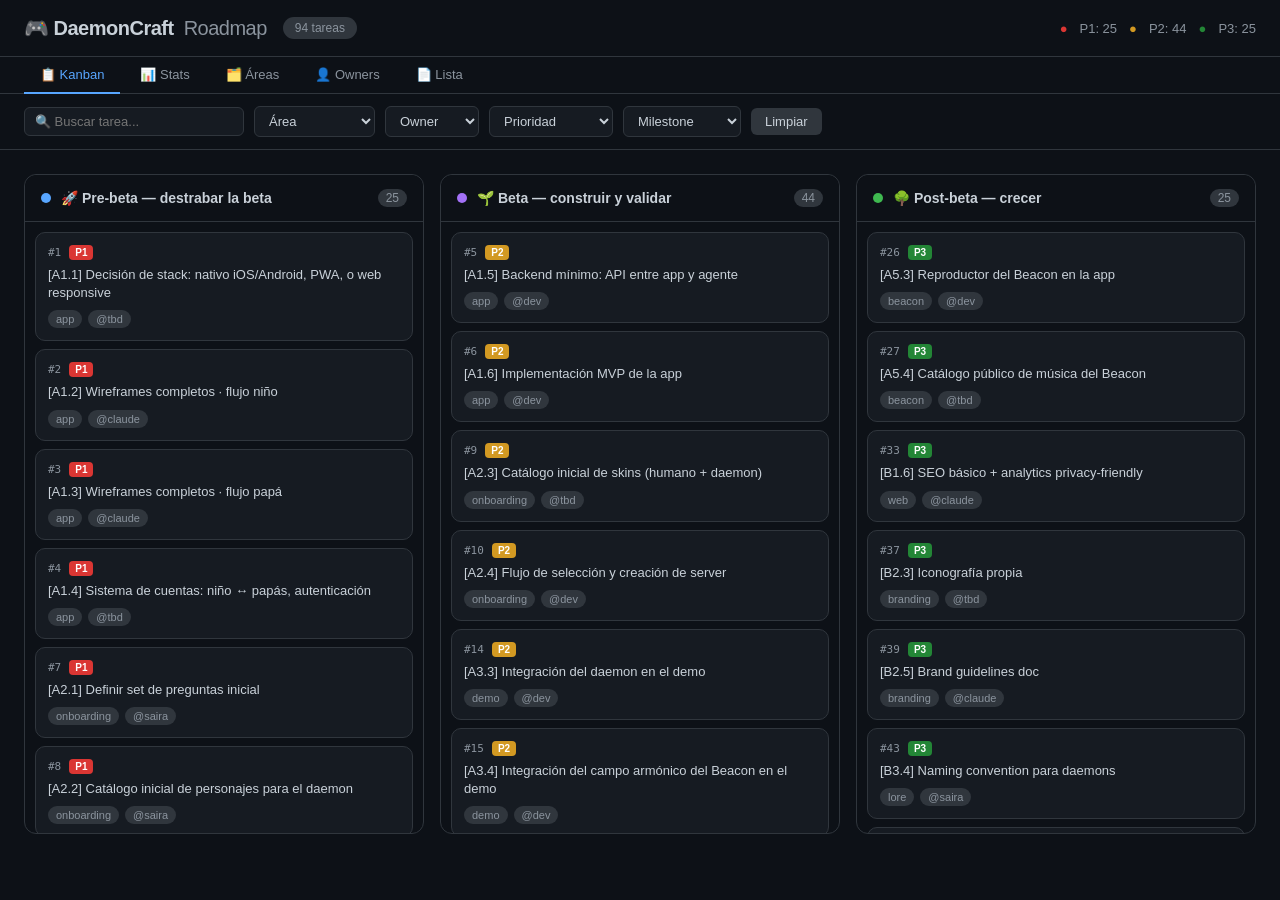
==== commit 29679514: "Dashboard v2: menu con 5 vistas (kanban, stats, areas, owners, lista) + filtros mejorados" ====
--- a/dashboard/index.html
+++ b/dashboard/index.html
@@ -5,76 +5,146 @@
 <meta name="viewport" content="width=device-width, initial-scale=1.0">
 <title>DaemonCraft Roadmap</title>
 <style>
-:root{
-  --bg:#0d1117;--card:#161b22;--border:#30363d;--text:#c9d1d9;--muted:#8b949e;
-  --p1:#da3633;--p2:#d29922;--p3:#238636;
-  --pre:#58a6ff;--beta:#a371f7;--post:#3fb950;
-}
+:root{--bg:#0d1117;--card:#161b22;--border:#30363d;--text:#c9d1d9;--muted:#8b949e;--accent:#58a6ff;
+  --p1:#da3633;--p2:#d29922;--p3:#238636;--pre:#58a6ff;--beta:#a371f7;--post:#3fb950;}
 *{box-sizing:border-box;margin:0;padding:0}
 body{font-family:-apple-system,BlinkMacSystemFont,"Segoe UI",Helvetica,Arial,sans-serif;background:var(--bg);color:var(--text);min-height:100vh}
-.header{padding:20px 24px;border-bottom:1px solid var(--border);display:flex;align-items:center;gap:16px;flex-wrap:wrap}
-.header h1{font-size:22px;font-weight:600;letter-spacing:-0.5px}
-.header .count{background:var(--border);padding:4px 10px;border-radius:12px;font-size:13px;color:var(--muted)}
-.filters{padding:16px 24px;display:flex;gap:10px;flex-wrap:wrap;align-items:center;border-bottom:1px solid var(--border);background:#0d1117;position:sticky;top:0;z-index:10}
+.topbar{padding:16px 24px;border-bottom:1px solid var(--border);display:flex;align-items:center;gap:16px;flex-wrap:wrap;background:#0d1117}
+.topbar h1{font-size:20px;font-weight:700;letter-spacing:-0.5px;display:flex;align-items:center;gap:10px}
+.topbar .badge{background:var(--border);padding:4px 12px;border-radius:12px;font-size:12px;color:var(--muted);font-weight:500}
+.topbar .right{margin-left:auto;display:flex;align-items:center;gap:12px;font-size:13px;color:var(--muted)}
+.menu{display:flex;padding:0 24px;border-bottom:1px solid var(--border);background:#0d1117;gap:4px}
+.menu-btn{background:none;border:none;color:var(--muted);padding:10px 16px;font-size:13px;cursor:pointer;border-bottom:2px solid transparent;margin-bottom:-1px;font-weight:500}
+.menu-btn:hover{color:var(--text)}
+.menu-btn.active{color:var(--accent);border-bottom-color:var(--accent)}
+.filters{padding:12px 24px;display:flex;gap:10px;flex-wrap:wrap;align-items:center;border-bottom:1px solid var(--border);background:#0d1117}
 .filters select,.filters input{background:var(--card);border:1px solid var(--border);color:var(--text);padding:6px 10px;border-radius:6px;font-size:13px;outline:none}
-.filters input{min-width:200px}
+.filters input{min-width:220px}
 .filters select:hover,.filters input:hover{border-color:var(--muted)}
-.btn{background:var(--border);border:none;color:var(--text);padding:6px 12px;border-radius:6px;cursor:pointer;font-size:13px}
+.btn{background:var(--border);border:none;color:var(--text);padding:6px 14px;border-radius:6px;cursor:pointer;font-size:13px;font-weight:500}
 .btn:hover{background:#30363d}
-.board{display:grid;grid-template-columns:repeat(3,1fr);gap:16px;padding:24px;align-items:start}
-@media(max-width:900px){.board{grid-template-columns:1fr}}
-.col{background:#0d1117;border:1px solid var(--border);border-radius:12px;display:flex;flex-direction:column;max-height:calc(100vh - 180px)}
-.col-header{padding:14px 16px;border-bottom:1px solid var(--border);display:flex;align-items:center;gap:10px;position:sticky;top:0;background:#0d1117;border-radius:12px 12px 0 0}
+.view{display:none;padding:24px}
+.view.active{display:block}
+.board{display:grid;grid-template-columns:repeat(3,1fr);gap:16px;align-items:start}
+@media(max-width:1000px){.board{grid-template-columns:1fr}}
+.col{background:#0d1117;border:1px solid var(--border);border-radius:12px;display:flex;flex-direction:column;max-height:calc(100vh - 240px)}
+.col-header{padding:14px 16px;border-bottom:1px solid var(--border);display:flex;align-items:center;gap:10px;position:sticky;top:0;background:#0d1117;border-radius:12px 12px 0 0;z-index:5}
 .col-header .dot{width:10px;height:10px;border-radius:50%}
-.col-header h2{font-size:15px;font-weight:600;flex:1}
-.col-header .badge{background:var(--border);padding:2px 8px;border-radius:10px;font-size:12px;color:var(--muted)}
+.col-header h2{font-size:14px;font-weight:600;flex:1}
+.col-header .count{background:var(--border);padding:2px 8px;border-radius:10px;font-size:12px;color:var(--muted)}
 .col-body{padding:10px;overflow-y:auto;display:flex;flex-direction:column;gap:8px}
 .card{background:var(--card);border:1px solid var(--border);border-radius:10px;padding:12px;cursor:pointer;transition:border-color .15s,transform .05s}
 .card:hover{border-color:var(--muted);transform:translateY(-1px)}
-.card-header{display:flex;align-items:center;gap:8px;margin-bottom:8px}
-.card-number{color:var(--muted);font-size:12px;font-family:monospace}
+.card-header{display:flex;align-items:center;gap:8px;margin-bottom:6px}
+.card-number{color:var(--muted);font-size:11px;font-family:monospace}
 .priority{font-size:10px;font-weight:700;text-transform:uppercase;padding:2px 6px;border-radius:4px;color:#fff}
 .p1{background:var(--p1)} .p2{background:var(--p2)} .p3{background:var(--p3)}
-.card-title{font-size:13.5px;line-height:1.4;font-weight:500;margin-bottom:8px}
+.card-title{font-size:13px;line-height:1.4;font-weight:500;margin-bottom:8px}
 .card-meta{display:flex;gap:6px;flex-wrap:wrap}
 .tag{font-size:11px;padding:3px 8px;border-radius:12px;background:var(--border);color:var(--muted)}
+.stats-grid{display:grid;grid-template-columns:repeat(auto-fill,minmax(260px,1fr));gap:16px}
+.stat-card{background:var(--card);border:1px solid var(--border);border-radius:12px;padding:18px}
+.stat-card h3{font-size:13px;color:var(--muted);margin-bottom:12px;text-transform:uppercase;letter-spacing:0.5px}
+.stat-row{display:flex;justify-content:space-between;padding:6px 0;border-bottom:1px solid var(--border);font-size:13px}
+.stat-row:last-child{border-bottom:none}
+.stat-row .val{font-weight:600;color:var(--text)}
+.bar-bg{background:var(--border);height:6px;border-radius:3px;margin-top:4px;overflow:hidden}
+.bar-fill{height:100%;border-radius:3px}
+.heatmap{display:grid;grid-template-columns:repeat(auto-fill,minmax(180px,1fr));gap:10px}
+.heat-cell{background:var(--card);border:1px solid var(--border);border-radius:8px;padding:10px 12px;display:flex;justify-content:space-between;align-items:center;font-size:13px}
+.heat-cell .num{font-weight:700;font-size:15px}
+.heat-p1{border-left:3px solid var(--p1)} .heat-p2{border-left:3px solid var(--p2)} .heat-p3{border-left:3px solid var(--p3)}
+.list-table{width:100%;border-collapse:collapse;font-size:13px}
+.list-table th{text-align:left;padding:10px 12px;border-bottom:1px solid var(--border);color:var(--muted);font-weight:600;font-size:11px;text-transform:uppercase;position:sticky;top:0;background:var(--bg);z-index:5}
+.list-table td{padding:8px 12px;border-bottom:1px solid var(--border)}
+.list-table tr:hover td{background:var(--card)}
+.list-table a{color:var(--accent);text-decoration:none}
+.list-table a:hover{text-decoration:underline}
 .modal-overlay{position:fixed;inset:0;background:rgba(0,0,0,.7);display:none;align-items:center;justify-content:center;z-index:100;padding:20px}
 .modal-overlay.active{display:flex}
-.modal{background:var(--card);border:1px solid var(--border);border-radius:14px;max-width:600px;width:100%;max-height:80vh;display:flex;flex-direction:column}
+.modal{background:var(--card);border:1px solid var(--border);border-radius:14px;max-width:620px;width:100%;max-height:80vh;display:flex;flex-direction:column}
 .modal-header{padding:18px 20px;border-bottom:1px solid var(--border);display:flex;align-items:start;gap:12px}
-.modal-header h3{font-size:17px;font-weight:600;flex:1;line-height:1.4}
-.modal-close{background:none;border:none;color:var(--muted);font-size:22px;cursor:pointer;padding:0 4px}
+.modal-header h3{font-size:16px;font-weight:600;flex:1;line-height:1.4}
+.modal-close{background:none;border:none;color:var(--muted);font-size:24px;cursor:pointer;padding:0 4px;line-height:1}
 .modal-close:hover{color:var(--text)}
-.modal-body{padding:18px 20px;overflow-y:auto;font-size:14px;line-height:1.6;color:var(--text)}
-.modal-body a{color:#58a6ff}
-.modal-body pre{background:#0d1117;padding:10px;border-radius:8px;overflow-x:auto;font-size:12px;margin-top:8px}
+.modal-body{padding:18px 20px;overflow-y:auto;font-size:14px;line-height:1.6;color:var(--text);white-space:pre-wrap}
+.modal-body a{color:var(--accent)}
 .modal-footer{padding:12px 20px;border-top:1px solid var(--border);display:flex;gap:10px;justify-content:flex-end}
-.hidden{display:none !important}
-.stats{display:flex;gap:16px;padding:0 24px 12px;font-size:12px;color:var(--muted)}
-.stat{display:flex;align-items:center;gap:6px}
-.stat span{font-weight:600;color:var(--text)}
 </style>
 </head>
 <body>
-<div class="header">
-  <h1>🎮 DaemonCraft Roadmap</h1>
-  <span class="count">94 tareas</span>
-  <span style="flex:1"></span>
-  <span style="color:var(--muted);font-size:13px">Etapa bebé — planificación y diseño</span>
-</div>
-<div class="stats">
-  <div class="stat">🔴 P1 urgente: <span id="stat-p1">0</span></div>
-  <div class="stat">🟡 P2 importante: <span id="stat-p2">0</span></div>
-  <div class="stat">🟢 P3 después: <span id="stat-p3">0</span></div>
+<div class="topbar">
+  <h1>🎮 DaemonCraft <span style="color:var(--muted);font-weight:400">Roadmap</span></h1>
+  <span class="badge">94 tareas</span>
+  <div class="right">
+    <span style="color:var(--p1)">●</span> P1: 25
+    <span style="color:var(--p2)">●</span> P2: 44
+    <span style="color:var(--p3)">●</span> P3: 25
+  </div>
+</div>
+<div class="menu">
+  <button class="menu-btn active" onclick="switchView('kanban')">📋 Kanban</button>
+  <button class="menu-btn" onclick="switchView('stats')">📊 Stats</button>
+  <button class="menu-btn" onclick="switchView('areas')">🗂️ Áreas</button>
+  <button class="menu-btn" onclick="switchView('owners')">👤 Owners</button>
+  <button class="menu-btn" onclick="switchView('list')">📄 Lista</button>
 </div>
 <div class="filters">
-  <input type="text" id="search" placeholder="🔍 Buscar tarea...">
-  <select id="filter-area"><option value="">Todas las áreas</option></select>
-  <select id="filter-owner"><option value="">Todos los owners</option></select>
-  <select id="filter-priority"><option value="">Todas las prioridades</option><option value="p1">P1 Urgente</option><option value="p2">P2 Importante</option><option value="p3">P3 Después</option></select>
+  <input type="text" id="search" placeholder="🔍 Buscar tarea..." oninput="renderAll()">
+  <select id="filter-area" onchange="renderAll()"><option value="">Área</option></select>
+  <select id="filter-owner" onchange="renderAll()"><option value="">Owner</option></select>
+  <select id="filter-priority" onchange="renderAll()"><option value="">Prioridad</option><option value="p1">P1 Urgente</option><option value="p2">P2 Importante</option><option value="p3">P3 Después</option></select>
+  <select id="filter-milestone" onchange="renderAll()"><option value="">Milestone</option><option value="🚀 Pre-beta — destrabar la beta">🚀 Pre-beta</option><option value="🌱 Beta — construir y validar">🌱 Beta</option><option value="🌳 Post-beta — crecer">🌳 Post-beta</option></select>
   <button class="btn" onclick="resetFilters()">Limpiar</button>
 </div>
-<div class="board" id="board">
+
+<!-- KANBAN -->
+<div class="view active" id="view-kanban">
+  <div class="board" id="board"></div>
+</div>
+
+<!-- STATS -->
+<div class="view" id="view-stats">
+  <div class="stats-grid">
+    <div class="stat-card">
+      <h3>📊 Prioridades</h3>
+      <div class="stat-row"><span>P1 Urgente</span><span class="val" style="color:var(--p1)">25</span></div>
+      <div class="stat-row"><span>P2 Importante</span><span class="val" style="color:var(--p2)">44</span></div>
+      <div class="stat-row"><span>P3 Después</span><span class="val" style="color:var(--p3)">25</span></div>
+    </div>
+    <div class="stat-card">
+      <h3>🗂️ Top Áreas</h3>
+      <div class="stat-row"><span>web</span><span class="val">7</span></div><div class="stat-row"><span>app</span><span class="val">6</span></div><div class="stat-row"><span>demo</span><span class="val">6</span></div><div class="stat-row"><span>reportes</span><span class="val">6</span></div><div class="stat-row"><span>beta</span><span class="val">6</span></div><div class="stat-row"><span>legal</span><span class="val">6</span></div><div class="stat-row"><span>onboarding</span><span class="val">5</span></div><div class="stat-row"><span>branding</span><span class="val">5</span></div>
+    </div>
+    <div class="stat-card">
+      <h3>👤 Por Owner</h3>
+      <div class="stat-row"><span>@saira</span><span class="val">37</span></div><div class="stat-row"><span>@tbd</span><span class="val">20</span></div><div class="stat-row"><span>@claude</span><span class="val">18</span></div><div class="stat-row"><span>@dev</span><span class="val">18</span></div><div class="stat-row"><span>@julian</span><span class="val">1</span></div>
+    </div>
+    <div class="stat-card">
+      <h3>🎯 Milestones</h3>
+      <div class="stat-row"><span>🚀 Pre-beta</span><span class="val">25</span></div>
+      <div class="stat-row"><span>🌱 Beta</span><span class="val">44</span></div>
+      <div class="stat-row"><span>🌳 Post-beta</span><span class="val">25</span></div>
+    </div>
+  </div>
+</div>
+
+<!-- AREAS -->
+<div class="view" id="view-areas">
+  <div class="heatmap" id="heatmap-areas"></div>
+</div>
+
+<!-- OWNERS -->
+<div class="view" id="view-owners">
+  <div class="heatmap" id="heatmap-owners"></div>
+</div>
+
+<!-- LIST -->
+<div class="view" id="view-list">
+  <table class="list-table">
+    <thead><tr><th>#</th><th>Título</th><th>Área</th><th>Owner</th><th>Prio</th><th>Milestone</th></tr></thead>
+    <tbody id="list-body"></tbody>
+  </table>
 </div>
 
 <div class="modal-overlay" id="modal" onclick="closeModal(event)">
@@ -83,7 +153,7 @@
       <h3 id="modal-title">Título</h3>
       <button class="modal-close" onclick="closeModal()">&times;</button>
     </div>
-    <div class="modal-body" id="modal-body">Contenido</div>
+    <div class="modal-body" id="modal-body"></div>
     <div class="modal-footer">
       <a id="modal-link" href="#" target="_blank" class="btn" style="text-decoration:none">Ver en GitHub →</a>
     </div>
@@ -91,17 +161,11 @@
 </div>
 
 <script>
-const issues = [{"assignees": [], "body": "¿Qué stack usamos para la app? Opciones: nativo iOS+Android, React Native, PWA, web responsive.\nTrade-offs en `plan/PLAN.md` (A1).\n\n---\n\n📋 Ver detalles en [`plan/PLAN.md`](https://github.com/SairaAsua/final-daemon/blob/main/plan/PLAN.md) sección A1.", "createdAt": "2026-05-13T08:05:12Z", "labels": [{"id": "LA_kwDOScFC388AAAACjAr0dQ", "name": "area:app", "description": "App / Vórtice", "color": "1F6FEB"}, {"id": "LA_kwDOScFC388AAAACjAr-2A", "name": "owner:tbd", "description": "Owner por definir", "color": "EEEEEE"}, {"id": "LA_kwDOScFC388AAAACjAr_cQ", "name": "type:decision", "description": "Decisión a tomar", "color": "D73A4A"}, {"id": "LA_kwDOScFC388AAAACjAsCNA", "name": "priority:p1", "description": "P1 — urgente, antes de beta", "color": "B60205"}], "milestone": {"number": 1, "title": "🚀 Pre-beta — destrabar la beta", "description": "Todo lo que hay que decidir/diseñar/escribir ANTES de abrir la beta cerrada con las primeras 20 familias. \n\nAcá viven las decisiones core (stack, dominio, monetización), los wireframes, el set de preguntas del onboarding, el diseño narrativo del demo con Julián, el branding visual mínimo, la lista de familias y el mensaje de invitación.\n\nCuando esto esté cerrado, podemos abrir la beta.", "dueOn": null}, "number": 1, "state": "OPEN", "title": "[A1.1] Decisión de stack: nativo iOS/Android, PWA, o web responsive", "updatedAt": "2026-05-13T08:36:30Z", "url": "https://github.com/SairaAsua/final-daemon/issues/1", "_area": "app", "_owner": "tbd", "_priority": "p1", "_milestone": "🚀 Pre-beta — destrabar la beta", "_milestone_emoji": "🚀", "_milestone_short": "Pre-beta — destrabar la beta"}, {"assignees": [], "body": "Wireframes para: home, jugar, hablar con daemon, escuchar Beacon, skins, mis mundos.\nMockups ASCII de referencia en `pitch/mockups.md`. Sale del flujo definido en `docs/08_app_vortice.md`.\n\n---\n\n📋 Ver detalles en [`plan/PLAN.md`](https://github.com/SairaAsua/final-daemon/blob/main/plan/PLAN.md) sección A1.", "createdAt": "2026-05-13T08:05:17Z", "labels": [{"id": "LA_kwDOScFC388AAAACjAr0dQ", "name": "area:app", "description": "App / Vórtice", "color": "1F6FEB"}, {"id": "LA_kwDOScFC388AAAACjAr-Mg", "name": "owner:claude", "description": "Owner: Claude", "color": "FFEF00"}, {"id": "LA_kwDOScFC388AAAACjAsAKg", "name": "type:design", "description": "Diseño", "color": "0E8A16"}, {"id": "LA_kwDOScFC388AAAACjAsCNA", "name": "priority:p1", "description": "P1 — urgente, antes de beta", "color": "B60205"}], "milestone": {"number": 1, "title": "🚀 Pre-beta — destrabar la beta", "description": "Todo lo que hay que decidir/diseñar/escribir ANTES de abrir la beta cerrada con las primeras 20 familias. \n\nAcá viven las decisiones core (stack, dominio, monetización), los wireframes, el set de preguntas del onboarding, el diseño narrativo del demo con Julián, el branding visual mínimo, la lista de familias y el mensaje de invitación.\n\nCuando esto esté cerrado, podemos abrir la beta.", "dueOn": null}, "number": 2, "state": "OPEN", "title": "[A1.2] Wireframes completos · flujo niño", "updatedAt": "2026-05-13T08:36:27Z", "url": "https://github.com/SairaAsua/final-daemon/issues/2", "_area": "app", "_owner": "claude", "_priority": "p1", "_milestone": "🚀 Pre-beta — destrabar la beta", "_milestone_emoji": "🚀", "_milestone_short": "Pre-beta — destrabar la beta"}, {"assignees": [], "body": "Wireframes para: home, reporte semanal/diario, hablar con daemon del hijo, invitación a jugar.\nReglas: sin métricas de horas, sin lenguaje de control, reportes de crecimiento.\n\n---\n\n📋 Ver detalles en [`plan/PLAN.md`](https://github.com/SairaAsua/final-daemon/blob/main/plan/PLAN.md) sección A1.", "createdAt": "2026-05-13T08:05:29Z", "labels": [{"id": "LA_kwDOScFC388AAAACjAr0dQ", "name": "area:app", "description": "App / Vórtice", "color": "1F6FEB"}, {"id": "LA_kwDOScFC388AAAACjAr-Mg", "name": "owner:claude", "description": "Owner: Claude", "color": "FFEF00"}, {"id": "LA_kwDOScFC388AAAACjAsAKg", "name": "type:design", "description": "Diseño", "color": "0E8A16"}, {"id": "LA_kwDOScFC388AAAACjAsCNA", "name": "priority:p1", "description": "P1 — urgente, antes de beta", "color": "B60205"}], "milestone": {"number": 1, "title": "🚀 Pre-beta — destrabar la beta", "description": "Todo lo que hay que decidir/diseñar/escribir ANTES de abrir la beta cerrada con las primeras 20 familias. \n\nAcá viven las decisiones core (stack, dominio, monetización), los wireframes, el set de preguntas del onboarding, el diseño narrativo del demo con Julián, el branding visual mínimo, la lista de familias y el mensaje de invitación.\n\nCuando esto esté cerrado, podemos abrir la beta.", "dueOn": null}, "number": 3, "state": "OPEN", "title": "[A1.3] Wireframes completos · flujo papá", "updatedAt": "2026-05-13T08:36:25Z", "url": "https://github.com/SairaAsua/final-daemon/issues/3", "_area": "app", "_owner": "claude", "_priority": "p1", "_milestone": "🚀 Pre-beta — destrabar la beta", "_milestone_emoji": "🚀", "_milestone_short": "Pre-beta — destrabar la beta"}, {"assignees": [], "body": "¿Cómo se asocia la cuenta de un niño con sus papás?\n¿Cómo se autentica? (consentimiento parental obligatorio para menores)\nConsiderar COPPA + GDPR (ver F1).\n\n---\n\n📋 Ver detalles en [`plan/PLAN.md`](https://github.com/SairaAsua/final-daemon/blob/main/plan/PLAN.md) sección A1.", "createdAt": "2026-05-13T08:05:33Z", "labels": [{"id": "LA_kwDOScFC388AAAACjAr0dQ", "name": "area:app", "description": "App / Vórtice", "color": "1F6FEB"}, {"id": "LA_kwDOScFC388AAAACjAr-2A", "name": "owner:tbd", "description": "Owner por definir", "color": "EEEEEE"}, {"id": "LA_kwDOScFC388AAAACjAsAKg", "name": "type:design", "description": "Diseño", "color": "0E8A16"}, {"id": "LA_kwDOScFC388AAAACjAsCNA", "name": "priority:p1", "description": "P1 — urgente, antes de beta", "color": "B60205"}], "milestone": {"number": 1, "title": "🚀 Pre-beta — destrabar la beta", "description": "Todo lo que hay que decidir/diseñar/escribir ANTES de abrir la beta cerrada con las primeras 20 familias. \n\nAcá viven las decisiones core (stack, dominio, monetización), los wireframes, el set de preguntas del onboarding, el diseño narrativo del demo con Julián, el branding visual mínimo, la lista de familias y el mensaje de invitación.\n\nCuando esto esté cerrado, podemos abrir la beta.", "dueOn": null}, "number": 4, "state": "OPEN", "title": "[A1.4] Sistema de cuentas: niño ↔ papás, autenticación", "updatedAt": "2026-05-13T08:36:23Z", "url": "https://github.com/SairaAsua/final-daemon/issues/4", "_area": "app", "_owner": "tbd", "_priority": "p1", "_milestone": "🚀 Pre-beta — destrabar la beta", "_milestone_emoji": "🚀", "_milestone_short": "Pre-beta — destrabar la beta"}, {"assignees": [], "body": "Las preguntas que la app le hace al usuario al crear su daemon.\nIncluye fecha/hora/lugar (alimenta soul-engine internamente) + lo que decida Saira sumar.\nImportante: NO se menciona Diseño Humano / Ra Uru Hu hacia afuera.\n\n---\n\n📋 Ver detalles en [`plan/PLAN.md`](https://github.com/SairaAsua/final-daemon/blob/main/plan/PLAN.md) sección A2.", "createdAt": "2026-05-13T08:05:46Z", "labels": [{"id": "LA_kwDOScFC388AAAACjAr0yA", "name": "area:onboarding", "description": "Onboarding flow", "color": "1F6FEB"}, {"id": "LA_kwDOScFC388AAAACjAr8dw", "name": "owner:saira", "description": "Owner: Saira", "color": "FFEF00"}, {"id": "LA_kwDOScFC388AAAACjAr_cQ", "name": "type:decision", "description": "Decisión a tomar", "color": "D73A4A"}, {"id": "LA_kwDOScFC388AAAACjAsCNA", "name": "priority:p1", "description": "P1 — urgente, antes de beta", "color": "B60205"}], "milestone": {"number": 1, "title": "🚀 Pre-beta — destrabar la beta", "description": "Todo lo que hay que decidir/diseñar/escribir ANTES de abrir la beta cerrada con las primeras 20 familias. \n\nAcá viven las decisiones core (stack, dominio, monetización), los wireframes, el set de preguntas del onboarding, el diseño narrativo del demo con Julián, el branding visual mínimo, la lista de familias y el mensaje de invitación.\n\nCuando esto esté cerrado, podemos abrir la beta.", "dueOn": null}, "number": 7, "state": "OPEN", "title": "[A2.1] Definir set de preguntas inicial", "updatedAt": "2026-05-13T08:36:21Z", "url": "https://github.com/SairaAsua/final-daemon/issues/7", "_area": "onboarding", "_owner": "saira", "_priority": "p1", "_milestone": "🚀 Pre-beta — destrabar la beta", "_milestone_emoji": "🚀", "_milestone_short": "Pre-beta — destrabar la beta"}, {"assignees": [], "body": "Curar a partir de los 14 personajes que ya existen en `/home/saira/agents/prompts/`:\ncleopatra, dave, elena, genghis, goblin, jin, lisa, marcus, mia, monk, pirate, sarah, tesla, tommy.\nMás las carpetas `landfolk/` y `rolemaster/` + BODY.md.\nDecisión: ¿cuáles arrancan disponibles para niños 7-14? ¿alguno se desbloquea?\n\n---\n\n📋 Ver detalles en [`plan/PLAN.md`](https://github.com/SairaAsua/final-daemon/blob/main/plan/PLAN.md) sección A2.", "createdAt": "2026-05-13T08:05:49Z", "labels": [{"id": "LA_kwDOScFC388AAAACjAr0yA", "name": "area:onboarding", "description": "Onboarding flow", "color": "1F6FEB"}, {"id": "LA_kwDOScFC388AAAACjAr8dw", "name": "owner:saira", "description": "Owner: Saira", "color": "FFEF00"}, {"id": "LA_kwDOScFC388AAAACjAr_cQ", "name": "type:decision", "description": "Decisión a tomar", "color": "D73A4A"}, {"id": "LA_kwDOScFC388AAAACjAsCNA", "name": "priority:p1", "description": "P1 — urgente, antes de beta", "color": "B60205"}], "milestone": {"number": 1, "title": "🚀 Pre-beta — destrabar la beta", "description": "Todo lo que hay que decidir/diseñar/escribir ANTES de abrir la beta cerrada con las primeras 20 familias. \n\nAcá viven las decisiones core (stack, dominio, monetización), los wireframes, el set de preguntas del onboarding, el diseño narrativo del demo con Julián, el branding visual mínimo, la lista de familias y el mensaje de invitación.\n\nCuando esto esté cerrado, podemos abrir la beta.", "dueOn": null}, "number": 8, "state": "OPEN", "title": "[A2.2] Catálogo inicial de personajes para el daemon", "updatedAt": "2026-05-13T08:36:19Z", "url": "https://github.com/SairaAsua/final-daemon/issues/8", "_area": "onboarding", "_owner": "saira", "_priority": "p1", "_milestone": "🚀 Pre-beta — destrabar la beta", "_milestone_emoji": "🚀", "_milestone_short": "Pre-beta — destrabar la beta"}, {"assignees": [], "body": "Las primeras 3-5 frases del daemon al niño.\nTono: aventura + complicidad, no condescendiente.\nCoherente con el Soul `/me` y el Logos.\n\n---\n\n📋 Ver detalles en [`plan/PLAN.md`](https://github.com/SairaAsua/final-daemon/blob/main/plan/PLAN.md) sección A2.", "createdAt": "2026-05-13T08:06:02Z", "labels": [{"id": "LA_kwDOScFC388AAAACjAr0yA", "name": "area:onboarding", "description": "Onboarding flow", "color": "1F6FEB"}, {"id": "LA_kwDOScFC388AAAACjAr-Mg", "name": "owner:claude", "description": "Owner: Claude", "color": "FFEF00"}, {"id": "LA_kwDOScFC388AAAACjAsBrA", "name": "type:write", "description": "Escribir / copy", "color": "C5DEF5"}, {"id": "LA_kwDOScFC388AAAACjAsCNA", "name": "priority:p1", "description": "P1 — urgente, antes de beta", "color": "B60205"}], "milestone": {"number": 1, "title": "🚀 Pre-beta — destrabar la beta", "description": "Todo lo que hay que decidir/diseñar/escribir ANTES de abrir la beta cerrada con las primeras 20 familias. \n\nAcá viven las decisiones core (stack, dominio, monetización), los wireframes, el set de preguntas del onboarding, el diseño narrativo del demo con Julián, el branding visual mínimo, la lista de familias y el mensaje de invitación.\n\nCuando esto esté cerrado, podemos abrir la beta.", "dueOn": null}, "number": 11, "state": "OPEN", "title": "[A2.5] Tutorial inicial: cómo se le explica al niño qué es su daemon", "updatedAt": "2026-05-13T08:36:17Z", "url": "https://github.com/SairaAsua/final-daemon/issues/11", "_area": "onboarding", "_owner": "claude", "_priority": "p1", "_milestone": "🚀 Pre-beta — destrabar la beta", "_milestone_emoji": "🚀", "_milestone_short": "Pre-beta — destrabar la beta"}, {"assignees": [], "body": "Las 4 pruebas: desafíos, parkour, lógica, construcción.\nEstructura: *Proyección del Mito Personal* (Camino del Héroe resignificado).\nCada prueba: objetivo, dificultad escalable, rol del daemon, cómo termina.\n\n---\n\n📋 Ver detalles en [`plan/PLAN.md`](https://github.com/SairaAsua/final-daemon/blob/main/plan/PLAN.md) sección A3.", "createdAt": "2026-05-13T08:06:07Z", "labels": [{"id": "LA_kwDOScFC388AAAACjAr1AQ", "name": "area:demo", "description": "Demo de entrada (Protector de la Luz)", "color": "1F6FEB"}, {"id": "LA_kwDOScFC388AAAACjAr9nA", "name": "owner:julian", "description": "Owner: Julián de la Reta", "color": "FFEF00"}, {"id": "LA_kwDOScFC388AAAACjAsAKg", "name": "type:design", "description": "Diseño", "color": "0E8A16"}, {"id": "LA_kwDOScFC388AAAACjAsCNA", "name": "priority:p1", "description": "P1 — urgente, antes de beta", "color": "B60205"}], "milestone": {"number": 1, "title": "🚀 Pre-beta — destrabar la beta", "description": "Todo lo que hay que decidir/diseñar/escribir ANTES de abrir la beta cerrada con las primeras 20 familias. \n\nAcá viven las decisiones core (stack, dominio, monetización), los wireframes, el set de preguntas del onboarding, el diseño narrativo del demo con Julián, el branding visual mínimo, la lista de familias y el mensaje de invitación.\n\nCuando esto esté cerrado, podemos abrir la beta.", "dueOn": null}, "number": 12, "state": "OPEN", "title": "[A3.1] Diseño narrativo final de las 4 pruebas con Julián", "updatedAt": "2026-05-13T08:36:15Z", "url": "https://github.com/SairaAsua/final-daemon/issues/12", "_area": "demo", "_owner": "julian", "_priority": "p1", "_milestone": "🚀 Pre-beta — destrabar la beta", "_milestone_emoji": "🚀", "_milestone_short": "Pre-beta — destrabar la beta"}, {"assignees": [], "body": "Para cada prueba: qué se hace en Minecraft, cómo, condiciones de éxito y de fallo.\nBloqueado por A3.1.\n\n---\n\n📋 Ver detalles en [`plan/PLAN.md`](https://github.com/SairaAsua/final-daemon/blob/main/plan/PLAN.md) sección A3.", "createdAt": "2026-05-13T08:06:11Z", "labels": [{"id": "LA_kwDOScFC388AAAACjAr1AQ", "name": "area:demo", "description": "Demo de entrada (Protector de la Luz)", "color": "1F6FEB"}, {"id": "LA_kwDOScFC388AAAACjAr9DQ", "name": "owner:dev", "description": "Owner: Equipo dev AlterMundi", "color": "FFEF00"}, {"id": "LA_kwDOScFC388AAAACjAsAKg", "name": "type:design", "description": "Diseño", "color": "0E8A16"}, {"id": "LA_kwDOScFC388AAAACjAsCNA", "name": "priority:p1", "description": "P1 — urgente, antes de beta", "color": "B60205"}], "milestone": {"number": 1, "title": "🚀 Pre-beta — destrabar la beta", "description": "Todo lo que hay que decidir/diseñar/escribir ANTES de abrir la beta cerrada con las primeras 20 familias. \n\nAcá viven las decisiones core (stack, dominio, monetización), los wireframes, el set de preguntas del onboarding, el diseño narrativo del demo con Julián, el branding visual mínimo, la lista de familias y el mensaje de invitación.\n\nCuando esto esté cerrado, podemos abrir la beta.", "dueOn": null}, "number": 13, "state": "OPEN", "title": "[A3.2] Mecánicas concretas de cada prueba", "updatedAt": "2026-05-13T08:36:13Z", "url": "https://github.com/SairaAsua/final-daemon/issues/13", "_area": "demo", "_owner": "dev", "_priority": "p1", "_milestone": "🚀 Pre-beta — destrabar la beta", "_milestone_emoji": "🚀", "_milestone_short": "Pre-beta — destrabar la beta"}, {"assignees": [], "body": "¿Qué bullets aparecen? Sugerencia inicial:\n- Tareas/aprendizajes resueltos\n- Lectura\n- Risas / momentos emocionales\n- Preguntas complejas que hizo\n- Interacciones sociales (con amigos, con el daemon)\nSin métricas de horas. Validar con Julián.\n\n---\n\n📋 Ver detalles en [`plan/PLAN.md`](https://github.com/SairaAsua/final-daemon/blob/main/plan/PLAN.md) sección A4.", "createdAt": "2026-05-13T08:06:33Z", "labels": [{"id": "LA_kwDOScFC388AAAACjAr1Sg", "name": "area:reportes", "description": "Reportes a papás", "color": "1F6FEB"}, {"id": "LA_kwDOScFC388AAAACjAr8dw", "name": "owner:saira", "description": "Owner: Saira", "color": "FFEF00"}, {"id": "LA_kwDOScFC388AAAACjAr_cQ", "name": "type:decision", "description": "Decisión a tomar", "color": "D73A4A"}, {"id": "LA_kwDOScFC388AAAACjAsCNA", "name": "priority:p1", "description": "P1 — urgente, antes de beta", "color": "B60205"}], "milestone": {"number": 1, "title": "🚀 Pre-beta — destrabar la beta", "description": "Todo lo que hay que decidir/diseñar/escribir ANTES de abrir la beta cerrada con las primeras 20 familias. \n\nAcá viven las decisiones core (stack, dominio, monetización), los wireframes, el set de preguntas del onboarding, el diseño narrativo del demo con Julián, el branding visual mínimo, la lista de familias y el mensaje de invitación.\n\nCuando esto esté cerrado, podemos abrir la beta.", "dueOn": null}, "number": 18, "state": "OPEN", "title": "[A4.1] Definir estructura del reporte", "updatedAt": "2026-05-13T08:36:10Z", "url": "https://github.com/SairaAsua/final-daemon/issues/18", "_area": "reportes", "_owner": "saira", "_priority": "p1", "_milestone": "🚀 Pre-beta — destrabar la beta", "_milestone_emoji": "🚀", "_milestone_short": "Pre-beta — destrabar la beta"}, {"assignees": [], "body": "¿Diaria? ¿Semanal? ¿On-demand cuando el papá la pide?\nMaterial oficial paralelo dice semanal. Saira inicialmente lo pensó diaria.\nHay que decidir.\n\n---\n\n📋 Ver detalles en [`plan/PLAN.md`](https://github.com/SairaAsua/final-daemon/blob/main/plan/PLAN.md) sección A4.", "createdAt": "2026-05-13T08:06:37Z", "labels": [{"id": "LA_kwDOScFC388AAAACjAr1Sg", "name": "area:reportes", "description": "Reportes a papás", "color": "1F6FEB"}, {"id": "LA_kwDOScFC388AAAACjAr8dw", "name": "owner:saira", "description": "Owner: Saira", "color": "FFEF00"}, {"id": "LA_kwDOScFC388AAAACjAr_cQ", "name": "type:decision", "description": "Decisión a tomar", "color": "D73A4A"}, {"id": "LA_kwDOScFC388AAAACjAsCNA", "name": "priority:p1", "description": "P1 — urgente, antes de beta", "color": "B60205"}], "milestone": {"number": 1, "title": "🚀 Pre-beta — destrabar la beta", "description": "Todo lo que hay que decidir/diseñar/escribir ANTES de abrir la beta cerrada con las primeras 20 familias. \n\nAcá viven las decisiones core (stack, dominio, monetización), los wireframes, el set de preguntas del onboarding, el diseño narrativo del demo con Julián, el branding visual mínimo, la lista de familias y el mensaje de invitación.\n\nCuando esto esté cerrado, podemos abrir la beta.", "dueOn": null}, "number": 19, "state": "OPEN", "title": "[A4.2] Decisión de frecuencia", "updatedAt": "2026-05-13T08:36:08Z", "url": "https://github.com/SairaAsua/final-daemon/issues/19", "_area": "reportes", "_owner": "saira", "_priority": "p1", "_milestone": "🚀 Pre-beta — destrabar la beta", "_milestone_emoji": "🚀", "_milestone_short": "Pre-beta — destrabar la beta"}, {"assignees": [], "body": "Opciones: push de app, email, Telegram bridge, WhatsApp.\nTrade-offs: app requiere abrir, email puede perderse, mensajería es invasiva pero efectiva.\n\n---\n\n📋 Ver detalles en [`plan/PLAN.md`](https://github.com/SairaAsua/final-daemon/blob/main/plan/PLAN.md) sección A4.", "createdAt": "2026-05-13T08:06:42Z", "labels": [{"id": "LA_kwDOScFC388AAAACjAr1Sg", "name": "area:reportes", "description": "Reportes a papás", "color": "1F6FEB"}, {"id": "LA_kwDOScFC388AAAACjAr8dw", "name": "owner:saira", "description": "Owner: Saira", "color": "FFEF00"}, {"id": "LA_kwDOScFC388AAAACjAr_cQ", "name": "type:decision", "description": "Decisión a tomar", "color": "D73A4A"}, {"id": "LA_kwDOScFC388AAAACjAsCNA", "name": "priority:p1", "description": "P1 — urgente, antes de beta", "color": "B60205"}], "milestone": {"number": 1, "title": "🚀 Pre-beta — destrabar la beta", "description": "Todo lo que hay que decidir/diseñar/escribir ANTES de abrir la beta cerrada con las primeras 20 familias. \n\nAcá viven las decisiones core (stack, dominio, monetización), los wireframes, el set de preguntas del onboarding, el diseño narrativo del demo con Julián, el branding visual mínimo, la lista de familias y el mensaje de invitación.\n\nCuando esto esté cerrado, podemos abrir la beta.", "dueOn": null}, "number": 20, "state": "OPEN", "title": "[A4.3] Decisión de canal de entrega", "updatedAt": "2026-05-13T08:36:06Z", "url": "https://github.com/SairaAsua/final-daemon/issues/20", "_area": "reportes", "_owner": "saira", "_priority": "p1", "_milestone": "🚀 Pre-beta — destrabar la beta", "_milestone_emoji": "🚀", "_milestone_short": "Pre-beta — destrabar la beta"}, {"assignees": [], "body": "¿Qué tracking hace el agente para generar los reportes?\nCoordinar con Julián para que las métricas sean significativas, no superficiales.\n\n---\n\n📋 Ver detalles en [`plan/PLAN.md`](https://github.com/SairaAsua/final-daemon/blob/main/plan/PLAN.md) sección A4.", "createdAt": "2026-05-13T08:06:47Z", "labels": [{"id": "LA_kwDOScFC388AAAACjAr1Sg", "name": "area:reportes", "description": "Reportes a papás", "color": "1F6FEB"}, {"id": "LA_kwDOScFC388AAAACjAr9DQ", "name": "owner:dev", "description": "Owner: Equipo dev AlterMundi", "color": "FFEF00"}, {"id": "LA_kwDOScFC388AAAACjAr_cQ", "name": "type:decision", "description": "Decisión a tomar", "color": "D73A4A"}, {"id": "LA_kwDOScFC388AAAACjAsCNA", "name": "priority:p1", "description": "P1 — urgente, antes de beta", "color": "B60205"}], "milestone": {"number": 1, "title": "🚀 Pre-beta — destrabar la beta", "description": "Todo lo que hay que decidir/diseñar/escribir ANTES de abrir la beta cerrada con las primeras 20 familias. \n\nAcá viven las decisiones core (stack, dominio, monetización), los wireframes, el set de preguntas del onboarding, el diseño narrativo del demo con Julián, el branding visual mínimo, la lista de familias y el mensaje de invitación.\n\nCuando esto esté cerrado, podemos abrir la beta.", "dueOn": null}, "number": 21, "state": "OPEN", "title": "[A4.4] Definir métricas que el daemon observa", "updatedAt": "2026-05-13T08:36:04Z", "url": "https://github.com/SairaAsua/final-daemon/issues/21", "_area": "reportes", "_owner": "dev", "_priority": "p1", "_milestone": "🚀 Pre-beta — destrabar la beta", "_milestone_emoji": "🚀", "_milestone_short": "Pre-beta — destrabar la beta"}, {"assignees": [], "body": "Tengo `web/` con HTML standalone funcional.\nLas otras webs de AlterMundi usan Astro+Tailwind+GSAP (regla CLAUDE.md).\nDecisión: ¿simplicidad o consistencia?\n\n---\n\n📋 Ver detalles en [`plan/PLAN.md`](https://github.com/SairaAsua/final-daemon/blob/main/plan/PLAN.md) sección B1.", "createdAt": "2026-05-13T08:07:19Z", "labels": [{"id": "LA_kwDOScFC388AAAACjAr2Ig", "name": "area:web", "description": "Web pública", "color": "8957E5"}, {"id": "LA_kwDOScFC388AAAACjAr8dw", "name": "owner:saira", "description": "Owner: Saira", "color": "FFEF00"}, {"id": "LA_kwDOScFC388AAAACjAr_cQ", "name": "type:decision", "description": "Decisión a tomar", "color": "D73A4A"}, {"id": "LA_kwDOScFC388AAAACjAsCNA", "name": "priority:p1", "description": "P1 — urgente, antes de beta", "color": "B60205"}], "milestone": {"number": 1, "title": "🚀 Pre-beta — destrabar la beta", "description": "Todo lo que hay que decidir/diseñar/escribir ANTES de abrir la beta cerrada con las primeras 20 familias. \n\nAcá viven las decisiones core (stack, dominio, monetización), los wireframes, el set de preguntas del onboarding, el diseño narrativo del demo con Julián, el branding visual mínimo, la lista de familias y el mensaje de invitación.\n\nCuando esto esté cerrado, podemos abrir la beta.", "dueOn": null}, "number": 28, "state": "OPEN", "title": "[B1.1] Decisión: pulir HTML standalone o portar a Astro+Tailwind+GSAP", "updatedAt": "2026-05-13T08:36:02Z", "url": "https://github.com/SairaAsua/final-daemon/issues/28", "_area": "web", "_owner": "saira", "_priority": "p1", "_milestone": "🚀 Pre-beta — destrabar la beta", "_milestone_emoji": "🚀", "_milestone_short": "Pre-beta — destrabar la beta"}, {"assignees": [], "body": "daemoncraft.com / .ar / .gg / otro? Comprar.\nVerificar disponibilidad y precio.\n\n---\n\n📋 Ver detalles en [`plan/PLAN.md`](https://github.com/SairaAsua/final-daemon/blob/main/plan/PLAN.md) sección B1.", "createdAt": "2026-05-13T08:07:23Z", "labels": [{"id": "LA_kwDOScFC388AAAACjAr2Ig", "name": "area:web", "description": "Web pública", "color": "8957E5"}, {"id": "LA_kwDOScFC388AAAACjAr8dw", "name": "owner:saira", "description": "Owner: Saira", "color": "FFEF00"}, {"id": "LA_kwDOScFC388AAAACjAr_cQ", "name": "type:decision", "description": "Decisión a tomar", "color": "D73A4A"}, {"id": "LA_kwDOScFC388AAAACjAsCNA", "name": "priority:p1", "description": "P1 — urgente, antes de beta", "color": "B60205"}], "milestone": {"number": 1, "title": "🚀 Pre-beta — destrabar la beta", "description": "Todo lo que hay que decidir/diseñar/escribir ANTES de abrir la beta cerrada con las primeras 20 familias. \n\nAcá viven las decisiones core (stack, dominio, monetización), los wireframes, el set de preguntas del onboarding, el diseño narrativo del demo con Julián, el branding visual mínimo, la lista de familias y el mensaje de invitación.\n\nCuando esto esté cerrado, podemos abrir la beta.", "dueOn": null}, "number": 29, "state": "OPEN", "title": "[B1.2] Decisión de dominio", "updatedAt": "2026-05-13T08:36:00Z", "url": "https://github.com/SairaAsua/final-daemon/issues/29", "_area": "web", "_owner": "saira", "_priority": "p1", "_milestone": "🚀 Pre-beta — destrabar la beta", "_milestone_emoji": "🚀", "_milestone_short": "Pre-beta — destrabar la beta"}, {"assignees": [], "body": "Hostinger (las otras webs de Saira viven ahí), Vercel, Netlify, Cloudflare Pages.\nConsiderar costos a escala y CDN para Latam.\n\n---\n\n📋 Ver detalles en [`plan/PLAN.md`](https://github.com/SairaAsua/final-daemon/blob/main/plan/PLAN.md) sección B1.", "createdAt": "2026-05-13T08:07:27Z", "labels": [{"id": "LA_kwDOScFC388AAAACjAr2Ig", "name": "area:web", "description": "Web pública", "color": "8957E5"}, {"id": "LA_kwDOScFC388AAAACjAr8dw", "name": "owner:saira", "description": "Owner: Saira", "color": "FFEF00"}, {"id": "LA_kwDOScFC388AAAACjAr_cQ", "name": "type:decision", "description": "Decisión a tomar", "color": "D73A4A"}, {"id": "LA_kwDOScFC388AAAACjAsCNA", "name": "priority:p1", "description": "P1 — urgente, antes de beta", "color": "B60205"}], "milestone": {"number": 1, "title": "🚀 Pre-beta — destrabar la beta", "description": "Todo lo que hay que decidir/diseñar/escribir ANTES de abrir la beta cerrada con las primeras 20 familias. \n\nAcá viven las decisiones core (stack, dominio, monetización), los wireframes, el set de preguntas del onboarding, el diseño narrativo del demo con Julián, el branding visual mínimo, la lista de familias y el mensaje de invitación.\n\nCuando esto esté cerrado, podemos abrir la beta.", "dueOn": null}, "number": 30, "state": "OPEN", "title": "[B1.3] Decisión de hosting", "updatedAt": "2026-05-13T08:35:58Z", "url": "https://github.com/SairaAsua/final-daemon/issues/30", "_area": "web", "_owner": "saira", "_priority": "p1", "_milestone": "🚀 Pre-beta — destrabar la beta", "_milestone_emoji": "🚀", "_milestone_short": "Pre-beta — destrabar la beta"}, {"assignees": [], "body": "Texto + ícono opcional. Mantener simple, dejar respirar.\nCoherente con la paleta acero-azul.\n\n---\n\n📋 Ver detalles en [`plan/PLAN.md`](https://github.com/SairaAsua/final-daemon/blob/main/plan/PLAN.md) sección B2.", "createdAt": "2026-05-13T08:07:49Z", "labels": [{"id": "LA_kwDOScFC388AAAACjAr2aw", "name": "area:branding", "description": "Branding visual", "color": "8957E5"}, {"id": "LA_kwDOScFC388AAAACjAr-2A", "name": "owner:tbd", "description": "Owner por definir", "color": "EEEEEE"}, {"id": "LA_kwDOScFC388AAAACjAsAKg", "name": "type:design", "description": "Diseño", "color": "0E8A16"}, {"id": "LA_kwDOScFC388AAAACjAsCNA", "name": "priority:p1", "description": "P1 — urgente, antes de beta", "color": "B60205"}], "milestone": {"number": 1, "title": "🚀 Pre-beta — destrabar la beta", "description": "Todo lo que hay que decidir/diseñar/escribir ANTES de abrir la beta cerrada con las primeras 20 familias. \n\nAcá viven las decisiones core (stack, dominio, monetización), los wireframes, el set de preguntas del onboarding, el diseño narrativo del demo con Julián, el branding visual mínimo, la lista de familias y el mensaje de invitación.\n\nCuando esto esté cerrado, podemos abrir la beta.", "dueOn": null}, "number": 35, "state": "OPEN", "title": "[B2.1] Logo final", "updatedAt": "2026-05-13T08:35:56Z", "url": "https://github.com/SairaAsua/final-daemon/issues/35", "_area": "branding", "_owner": "tbd", "_priority": "p1", "_milestone": "🚀 Pre-beta — destrabar la beta", "_milestone_emoji": "🚀", "_milestone_short": "Pre-beta — destrabar la beta"}, {"assignees": [], "body": "Con datos de contacto.\nMix: familias AlterMundi, amigos cercanos, contactos de Julián, niños de edad target.\n\n---\n\n📋 Ver detalles en [`plan/PLAN.md`](https://github.com/SairaAsua/final-daemon/blob/main/plan/PLAN.md) sección D1.", "createdAt": "2026-05-13T08:09:54Z", "labels": [{"id": "LA_kwDOScFC388AAAACjAr41g", "name": "area:beta", "description": "Comunidad beta", "color": "238636"}, {"id": "LA_kwDOScFC388AAAACjAr8dw", "name": "owner:saira", "description": "Owner: Saira", "color": "FFEF00"}, {"id": "LA_kwDOScFC388AAAACjAsBGw", "name": "type:research", "description": "Investigación", "color": "FBCA04"}, {"id": "LA_kwDOScFC388AAAACjAsCNA", "name": "priority:p1", "description": "P1 — urgente, antes de beta", "color": "B60205"}], "milestone": {"number": 1, "title": "🚀 Pre-beta — destrabar la beta", "description": "Todo lo que hay que decidir/diseñar/escribir ANTES de abrir la beta cerrada con las primeras 20 familias. \n\nAcá viven las decisiones core (stack, dominio, monetización), los wireframes, el set de preguntas del onboarding, el diseño narrativo del demo con Julián, el branding visual mínimo, la lista de familias y el mensaje de invitación.\n\nCuando esto esté cerrado, podemos abrir la beta.", "dueOn": null}, "number": 62, "state": "OPEN", "title": "[D1.1] Lista de 20-30 familias candidatas", "updatedAt": "2026-05-13T08:35:54Z", "url": "https://github.com/SairaAsua/final-daemon/issues/62", "_area": "beta", "_owner": "saira", "_priority": "p1", "_milestone": "🚀 Pre-beta — destrabar la beta", "_milestone_emoji": "🚀", "_milestone_short": "Pre-beta — destrabar la beta"}, {"assignees": [], "body": "Tomar `marketing/comunidad-beta.md` y dejarlo en versión final lista para enviar.\nVersión larga + versión corta.\n\n---\n\n📋 Ver detalles en [`plan/PLAN.md`](https://github.com/SairaAsua/final-daemon/blob/main/plan/PLAN.md) sección D1.", "createdAt": "2026-05-13T08:09:58Z", "labels": [{"id": "LA_kwDOScFC388AAAACjAr41g", "name": "area:beta", "description": "Comunidad beta", "color": "238636"}, {"id": "LA_kwDOScFC388AAAACjAr-Mg", "name": "owner:claude", "description": "Owner: Claude", "color": "FFEF00"}, {"id": "LA_kwDOScFC388AAAACjAsBrA", "name": "type:write", "description": "Escribir / copy", "color": "C5DEF5"}, {"id": "LA_kwDOScFC388AAAACjAsCNA", "name": "priority:p1", "description": "P1 — urgente, antes de beta", "color": "B60205"}], "milestone": {"number": 1, "title": "🚀 Pre-beta — destrabar la beta", "description": "Todo lo que hay que decidir/diseñar/escribir ANTES de abrir la beta cerrada con las primeras 20 familias. \n\nAcá viven las decisiones core (stack, dominio, monetización), los wireframes, el set de preguntas del onboarding, el diseño narrativo del demo con Julián, el branding visual mínimo, la lista de familias y el mensaje de invitación.\n\nCuando esto esté cerrado, podemos abrir la beta.", "dueOn": null}, "number": 63, "state": "OPEN", "title": "[D1.2] Mensaje de invitación final", "updatedAt": "2026-05-13T08:35:52Z", "url": "https://github.com/SairaAsua/final-daemon/issues/63", "_area": "beta", "_owner": "claude", "_priority": "p1", "_milestone": "🚀 Pre-beta — destrabar la beta", "_milestone_emoji": "🚀", "_milestone_short": "Pre-beta — destrabar la beta"}, {"assignees": [], "body": "Agenda + script para la llamada de onboarding con cada familia.\nQué les preguntamos, qué les contamos, qué les pedimos.\n\n---\n\n📋 Ver detalles en [`plan/PLAN.md`](https://github.com/SairaAsua/final-daemon/blob/main/plan/PLAN.md) sección D1.", "createdAt": "2026-05-13T08:10:03Z", "labels": [{"id": "LA_kwDOScFC388AAAACjAr41g", "name": "area:beta", "description": "Comunidad beta", "color": "238636"}, {"id": "LA_kwDOScFC388AAAACjAr8dw", "name": "owner:saira", "description": "Owner: Saira", "color": "FFEF00"}, {"id": "LA_kwDOScFC388AAAACjAsAKg", "name": "type:design", "description": "Diseño", "color": "0E8A16"}, {"id": "LA_kwDOScFC388AAAACjAsCNA", "name": "priority:p1", "description": "P1 — urgente, antes de beta", "color": "B60205"}], "milestone": {"number": 1, "title": "🚀 Pre-beta — destrabar la beta", "description": "Todo lo que hay que decidir/diseñar/escribir ANTES de abrir la beta cerrada con las primeras 20 familias. \n\nAcá viven las decisiones core (stack, dominio, monetización), los wireframes, el set de preguntas del onboarding, el diseño narrativo del demo con Julián, el branding visual mínimo, la lista de familias y el mensaje de invitación.\n\nCuando esto esté cerrado, podemos abrir la beta.", "dueOn": null}, "number": 64, "state": "OPEN", "title": "[D1.3] Onboarding por familia · call de 30 min", "updatedAt": "2026-05-13T08:35:50Z", "url": "https://github.com/SairaAsua/final-daemon/issues/64", "_area": "beta", "_owner": "saira", "_priority": "p1", "_milestone": "🚀 Pre-beta — destrabar la beta", "_milestone_emoji": "🚀", "_milestone_short": "Pre-beta — destrabar la beta"}, {"assignees": [], "body": "¿Tally, Notion, Discord, conversación abierta?\nQué herramienta + qué cadencia + cómo procesamos.\n\n---\n\n📋 Ver detalles en [`plan/PLAN.md`](https://github.com/SairaAsua/final-daemon/blob/main/plan/PLAN.md) sección D1.", "createdAt": "2026-05-13T08:10:07Z", "labels": [{"id": "LA_kwDOScFC388AAAACjAr41g", "name": "area:beta", "description": "Comunidad beta", "color": "238636"}, {"id": "LA_kwDOScFC388AAAACjAr8dw", "name": "owner:saira", "description": "Owner: Saira", "color": "FFEF00"}, {"id": "LA_kwDOScFC388AAAACjAr_cQ", "name": "type:decision", "description": "Decisión a tomar", "color": "D73A4A"}, {"id": "LA_kwDOScFC388AAAACjAsCNA", "name": "priority:p1", "description": "P1 — urgente, antes de beta", "color": "B60205"}], "milestone": {"number": 1, "title": "🚀 Pre-beta — destrabar la beta", "description": "Todo lo que hay que decidir/diseñar/escribir ANTES de abrir la beta cerrada con las primeras 20 familias. \n\nAcá viven las decisiones core (stack, dominio, monetización), los wireframes, el set de preguntas del onboarding, el diseño narrativo del demo con Julián, el branding visual mínimo, la lista de familias y el mensaje de invitación.\n\nCuando esto esté cerrado, podemos abrir la beta.", "dueOn": null}, "number": 65, "state": "OPEN", "title": "[D1.4] Sistema de feedback", "updatedAt": "2026-05-13T08:35:48Z", "url": "https://github.com/SairaAsua/final-daemon/issues/65", "_area": "beta", "_owner": "saira", "_priority": "p1", "_milestone": "🚀 Pre-beta — destrabar la beta", "_milestone_emoji": "🚀", "_milestone_short": "Pre-beta — destrabar la beta"}, {"assignees": [], "body": "¿Quién vende DaemonCraft? ¿AlterMundi? ¿Una entidad nueva?\nConsiderar implicancias fiscales Argentina + internacional.\n\n---\n\n📋 Ver detalles en [`plan/PLAN.md`](https://github.com/SairaAsua/final-daemon/blob/main/plan/PLAN.md) sección F1.", "createdAt": "2026-05-13T08:10:52Z", "labels": [{"id": "LA_kwDOScFC388AAAACjAr57w", "name": "area:legal", "description": "Legal / Compliance", "color": "9E6A03"}, {"id": "LA_kwDOScFC388AAAACjAr8dw", "name": "owner:saira", "description": "Owner: Saira", "color": "FFEF00"}, {"id": "LA_kwDOScFC388AAAACjAr_cQ", "name": "type:decision", "description": "Decisión a tomar", "color": "D73A4A"}, {"id": "LA_kwDOScFC388AAAACjAsCNA", "name": "priority:p1", "description": "P1 — urgente, antes de beta", "color": "B60205"}], "milestone": {"number": 1, "title": "🚀 Pre-beta — destrabar la beta", "description": "Todo lo que hay que decidir/diseñar/escribir ANTES de abrir la beta cerrada con las primeras 20 familias. \n\nAcá viven las decisiones core (stack, dominio, monetización), los wireframes, el set de preguntas del onboarding, el diseño narrativo del demo con Julián, el branding visual mínimo, la lista de familias y el mensaje de invitación.\n\nCuando esto esté cerrado, podemos abrir la beta.", "dueOn": null}, "number": 75, "state": "OPEN", "title": "[F1.1] Decisión de entidad legal", "updatedAt": "2026-05-13T08:35:46Z", "url": "https://github.com/SairaAsua/final-daemon/issues/75", "_area": "legal", "_owner": "saira", "_priority": "p1", "_milestone": "🚀 Pre-beta — destrabar la beta", "_milestone_emoji": "🚀", "_milestone_short": "Pre-beta — destrabar la beta"}, {"assignees": [], "body": "Cómo se obtiene consentimiento parental verificable durante el onboarding.\nBloqueante para A2 si queremos lanzar legal.\n\n---\n\n📋 Ver detalles en [`plan/PLAN.md`](https://github.com/SairaAsua/final-daemon/blob/main/plan/PLAN.md) sección F1.", "createdAt": "2026-05-13T08:11:14Z", "labels": [{"id": "LA_kwDOScFC388AAAACjAr57w", "name": "area:legal", "description": "Legal / Compliance", "color": "9E6A03"}, {"id": "LA_kwDOScFC388AAAACjAr-2A", "name": "owner:tbd", "description": "Owner por definir", "color": "EEEEEE"}, {"id": "LA_kwDOScFC388AAAACjAsAKg", "name": "type:design", "description": "Diseño", "color": "0E8A16"}, {"id": "LA_kwDOScFC388AAAACjAsCNA", "name": "priority:p1", "description": "P1 — urgente, antes de beta", "color": "B60205"}], "milestone": {"number": 1, "title": "🚀 Pre-beta — destrabar la beta", "description": "Todo lo que hay que decidir/diseñar/escribir ANTES de abrir la beta cerrada con las primeras 20 familias. \n\nAcá viven las decisiones core (stack, dominio, monetización), los wireframes, el set de preguntas del onboarding, el diseño narrativo del demo con Julián, el branding visual mínimo, la lista de familias y el mensaje de invitación.\n\nCuando esto esté cerrado, podemos abrir la beta.", "dueOn": null}, "number": 80, "state": "OPEN", "title": "[F1.6] Flujo de consentimiento parental en onboarding", "updatedAt": "2026-05-13T08:35:44Z", "url": "https://github.com/SairaAsua/final-daemon/issues/80", "_area": "legal", "_owner": "tbd", "_priority": "p1", "_milestone": "🚀 Pre-beta — destrabar la beta", "_milestone_emoji": "🚀", "_milestone_short": "Pre-beta — destrabar la beta"}, {"assignees": [], "body": "Free / freemium / suscripción familiar / one-time / mixto.\nConsiderar valor percibido + costo real por usuario.\n\n---\n\n📋 Ver detalles en [`plan/PLAN.md`](https://github.com/SairaAsua/final-daemon/blob/main/plan/PLAN.md) sección F2.", "createdAt": "2026-05-13T08:11:19Z", "labels": [{"id": "LA_kwDOScFC388AAAACjAr6UQ", "name": "area:negocio", "description": "Modelo de negocio", "color": "9E6A03"}, {"id": "LA_kwDOScFC388AAAACjAr8dw", "name": "owner:saira", "description": "Owner: Saira", "color": "FFEF00"}, {"id": "LA_kwDOScFC388AAAACjAr_cQ", "name": "type:decision", "description": "Decisión a tomar", "color": "D73A4A"}, {"id": "LA_kwDOScFC388AAAACjAsCNA", "name": "priority:p1", "description": "P1 — urgente, antes de beta", "color": "B60205"}], "milestone": {"number": 1, "title": "🚀 Pre-beta — destrabar la beta", "description": "Todo lo que hay que decidir/diseñar/escribir ANTES de abrir la beta cerrada con las primeras 20 familias. \n\nAcá viven las decisiones core (stack, dominio, monetización), los wireframes, el set de preguntas del onboarding, el diseño narrativo del demo con Julián, el branding visual mínimo, la lista de familias y el mensaje de invitación.\n\nCuando esto esté cerrado, podemos abrir la beta.", "dueOn": null}, "number": 81, "state": "OPEN", "title": "[F2.1] Decisión de modelo de monetización", "updatedAt": "2026-05-13T08:54:36Z", "url": "https://github.com/SairaAsua/final-daemon/issues/81", "_area": "negocio", "_owner": "saira", "_priority": "p1", "_milestone": "🚀 Pre-beta — destrabar la beta", "_milestone_emoji": "🚀", "_milestone_short": "Pre-beta — destrabar la beta"}, {"assignees": [], "body": "Quién hace qué hoy. Nombres, responsabilidades, capacidad de horas.\nÚtil para que cualquiera entienda quién decide qué.\n\n---\n\n📋 Ver detalles en [`plan/PLAN.md`](https://github.com/SairaAsua/final-daemon/blob/main/plan/PLAN.md) sección G1.", "createdAt": "2026-05-13T08:12:06Z", "labels": [{"id": "LA_kwDOScFC388AAAACjAr7bg", "name": "area:equipo", "description": "Equipo + roles", "color": "57606A"}, {"id": "LA_kwDOScFC388AAAACjAr8dw", "name": "owner:saira", "description": "Owner: Saira", "color": "FFEF00"}, {"id": "LA_kwDOScFC388AAAACjAsBrA", "name": "type:write", "description": "Escribir / copy", "color": "C5DEF5"}, {"id": "LA_kwDOScFC388AAAACjAsCNA", "name": "priority:p1", "description": "P1 — urgente, antes de beta", "color": "B60205"}], "milestone": {"number": 1, "title": "🚀 Pre-beta — destrabar la beta", "description": "Todo lo que hay que decidir/diseñar/escribir ANTES de abrir la beta cerrada con las primeras 20 familias. \n\nAcá viven las decisiones core (stack, dominio, monetización), los wireframes, el set de preguntas del onboarding, el diseño narrativo del demo con Julián, el branding visual mínimo, la lista de familias y el mensaje de invitación.\n\nCuando esto esté cerrado, podemos abrir la beta.", "dueOn": null}, "number": 90, "state": "OPEN", "title": "[G1.1] Documento de roles del equipo actual", "updatedAt": "2026-05-13T08:54:33Z", "url": "https://github.com/SairaAsua/final-daemon/issues/90", "_area": "equipo", "_owner": "saira", "_priority": "p1", "_milestone": "🚀 Pre-beta — destrabar la beta", "_milestone_emoji": "🚀", "_milestone_short": "Pre-beta — destrabar la beta"}, {"assignees": [], "body": "Definir endpoints: qué necesita la app del agente y viceversa.\nAuth: tokens, sesiones, scopes.\nLo construye `dev` con base en lo que defina `A1.4`.\n\n---\n\n📋 Ver detalles en [`plan/PLAN.md`](https://github.com/SairaAsua/final-daemon/blob/main/plan/PLAN.md) sección A1.", "createdAt": "2026-05-13T08:05:37Z", "labels": [{"id": "LA_kwDOScFC388AAAACjAr0dQ", "name": "area:app", "description": "App / Vórtice", "color": "1F6FEB"}, {"id": "LA_kwDOScFC388AAAACjAr9DQ", "name": "owner:dev", "description": "Owner: Equipo dev AlterMundi", "color": "FFEF00"}, {"id": "LA_kwDOScFC388AAAACjAsAgQ", "name": "type:build", "description": "Construir / desarrollar", "color": "1D76DB"}, {"id": "LA_kwDOScFC388AAAACjAsCnQ", "name": "priority:p2", "description": "P2 — importante, durante beta", "color": "FBCA04"}], "milestone": {"number": 2, "title": "🌱 Beta — construir y validar", "description": "Todo lo que se construye / valida DURANTE la beta cerrada con familias.\n\nImplementación de la app, mecánicas del demo, sistema de reportes, web pulida con capturas reales, integración del Beacon en el juego, NotebookLM, redes sociales arrancando, compliance legal, costos reales medidos, blog de lanzamiento, sistema de feedback de las familias.\n\nCuando esto esté cerrado, podemos abrir al público.", "dueOn": null}, "number": 5, "state": "OPEN", "title": "[A1.5] Backend mínimo: API entre app y agente", "updatedAt": "2026-05-13T08:38:13Z", "url": "https://github.com/SairaAsua/final-daemon/issues/5", "_area": "app", "_owner": "dev", "_priority": "p2", "_milestone": "🌱 Beta — construir y validar", "_milestone_emoji": "🌱", "_milestone_short": "Beta — construir y validar"}, {"assignees": [], "body": "MVP con: onboarding + chat con daemon + reporte para papá + skins.\nBloqueado por A1.1, A1.2, A1.3, A1.4.\n\n---\n\n📋 Ver detalles en [`plan/PLAN.md`](https://github.com/SairaAsua/final-daemon/blob/main/plan/PLAN.md) sección A1.", "createdAt": "2026-05-13T08:05:41Z", "labels": [{"id": "LA_kwDOScFC388AAAACjAr0dQ", "name": "area:app", "description": "App / Vórtice", "color": "1F6FEB"}, {"id": "LA_kwDOScFC388AAAACjAr9DQ", "name": "owner:dev", "description": "Owner: Equipo dev AlterMundi", "color": "FFEF00"}, {"id": "LA_kwDOScFC388AAAACjAsAgQ", "name": "type:build", "description": "Construir / desarrollar", "color": "1D76DB"}, {"id": "LA_kwDOScFC388AAAACjAsCnQ", "name": "priority:p2", "description": "P2 — importante, durante beta", "color": "FBCA04"}], "milestone": {"number": 2, "title": "🌱 Beta — construir y validar", "description": "Todo lo que se construye / valida DURANTE la beta cerrada con familias.\n\nImplementación de la app, mecánicas del demo, sistema de reportes, web pulida con capturas reales, integración del Beacon en el juego, NotebookLM, redes sociales arrancando, compliance legal, costos reales medidos, blog de lanzamiento, sistema de feedback de las familias.\n\nCuando esto esté cerrado, podemos abrir al público.", "dueOn": null}, "number": 6, "state": "OPEN", "title": "[A1.6] Implementación MVP de la app", "updatedAt": "2026-05-13T08:38:11Z", "url": "https://github.com/SairaAsua/final-daemon/issues/6", "_area": "app", "_owner": "dev", "_priority": "p2", "_milestone": "🌱 Beta — construir y validar", "_milestone_emoji": "🌱", "_milestone_short": "Beta — construir y validar"}, {"assignees": [], "body": "Cantidad inicial, estilo, cómo se desbloquean (todos disponibles desde el día 1 o progresivamente).\n\n---\n\n📋 Ver detalles en [`plan/PLAN.md`](https://github.com/SairaAsua/final-daemon/blob/main/plan/PLAN.md) sección A2.", "createdAt": "2026-05-13T08:05:54Z", "labels": [{"id": "LA_kwDOScFC388AAAACjAr0yA", "name": "area:onboarding", "description": "Onboarding flow", "color": "1F6FEB"}, {"id": "LA_kwDOScFC388AAAACjAr-2A", "name": "owner:tbd", "description": "Owner por definir", "color": "EEEEEE"}, {"id": "LA_kwDOScFC388AAAACjAsAKg", "name": "type:design", "description": "Diseño", "color": "0E8A16"}, {"id": "LA_kwDOScFC388AAAACjAsCnQ", "name": "priority:p2", "description": "P2 — importante, durante beta", "color": "FBCA04"}], "milestone": {"number": 2, "title": "🌱 Beta — construir y validar", "description": "Todo lo que se construye / valida DURANTE la beta cerrada con familias.\n\nImplementación de la app, mecánicas del demo, sistema de reportes, web pulida con capturas reales, integración del Beacon en el juego, NotebookLM, redes sociales arrancando, compliance legal, costos reales medidos, blog de lanzamiento, sistema de feedback de las familias.\n\nCuando esto esté cerrado, podemos abrir al público.", "dueOn": null}, "number": 9, "state": "OPEN", "title": "[A2.3] Catálogo inicial de skins (humano + daemon)", "updatedAt": "2026-05-13T08:38:09Z", "url": "https://github.com/SairaAsua/final-daemon/issues/9", "_area": "onboarding", "_owner": "tbd", "_priority": "p2", "_milestone": "🌱 Beta — construir y validar", "_milestone_emoji": "🌱", "_milestone_short": "Beta — construir y validar"}, {"assignees": [], "body": "Cuando termina el onboarding, el daemon se crea en el server que el usuario elige.\n¿Hay servers oficiales de DaemonCraft o cada familia tiene el suyo?\n\n---\n\n📋 Ver detalles en [`plan/PLAN.md`](https://github.com/SairaAsua/final-daemon/blob/main/plan/PLAN.md) sección A2.", "createdAt": "2026-05-13T08:05:59Z", "labels": [{"id": "LA_kwDOScFC388AAAACjAr0yA", "name": "area:onboarding", "description": "Onboarding flow", "color": "1F6FEB"}, {"id": "LA_kwDOScFC388AAAACjAr9DQ", "name": "owner:dev", "description": "Owner: Equipo dev AlterMundi", "color": "FFEF00"}, {"id": "LA_kwDOScFC388AAAACjAsAgQ", "name": "type:build", "description": "Construir / desarrollar", "color": "1D76DB"}, {"id": "LA_kwDOScFC388AAAACjAsCnQ", "name": "priority:p2", "description": "P2 — importante, durante beta", "color": "FBCA04"}], "milestone": {"number": 2, "title": "🌱 Beta — construir y validar", "description": "Todo lo que se construye / valida DURANTE la beta cerrada con familias.\n\nImplementación de la app, mecánicas del demo, sistema de reportes, web pulida con capturas reales, integración del Beacon en el juego, NotebookLM, redes sociales arrancando, compliance legal, costos reales medidos, blog de lanzamiento, sistema de feedback de las familias.\n\nCuando esto esté cerrado, podemos abrir al público.", "dueOn": null}, "number": 10, "state": "OPEN", "title": "[A2.4] Flujo de selección y creación de server", "updatedAt": "2026-05-13T08:38:06Z", "url": "https://github.com/SairaAsua/final-daemon/issues/10", "_area": "onboarding", "_owner": "dev", "_priority": "p2", "_milestone": "🌱 Beta — construir y validar", "_milestone_emoji": "🌱", "_milestone_short": "Beta — construir y validar"}, {"assignees": [], "body": "¿Qué dice el daemon durante el demo? ¿Cuándo habla, cuándo se calla?\n¿Cómo asiste sin resolver?\n¿Cómo responde si el niño falla?\n\n---\n\n📋 Ver detalles en [`plan/PLAN.md`](https://github.com/SairaAsua/final-daemon/blob/main/plan/PLAN.md) sección A3.", "createdAt": "2026-05-13T08:06:16Z", "labels": [{"id": "LA_kwDOScFC388AAAACjAr1AQ", "name": "area:demo", "description": "Demo de entrada (Protector de la Luz)", "color": "1F6FEB"}, {"id": "LA_kwDOScFC388AAAACjAr9DQ", "name": "owner:dev", "description": "Owner: Equipo dev AlterMundi", "color": "FFEF00"}, {"id": "LA_kwDOScFC388AAAACjAsAKg", "name": "type:design", "description": "Diseño", "color": "0E8A16"}, {"id": "LA_kwDOScFC388AAAACjAsCnQ", "name": "priority:p2", "description": "P2 — importante, durante beta", "color": "FBCA04"}], "milestone": {"number": 2, "title": "🌱 Beta — construir y validar", "description": "Todo lo que se construye / valida DURANTE la beta cerrada con familias.\n\nImplementación de la app, mecánicas del demo, sistema de reportes, web pulida con capturas reales, integración del Beacon en el juego, NotebookLM, redes sociales arrancando, compliance legal, costos reales medidos, blog de lanzamiento, sistema de feedback de las familias.\n\nCuando esto esté cerrado, podemos abrir al público.", "dueOn": null}, "number": 14, "state": "OPEN", "title": "[A3.3] Integración del daemon en el demo", "updatedAt": "2026-05-13T08:38:03Z", "url": "https://github.com/SairaAsua/final-daemon/issues/14", "_area": "demo", "_owner": "dev", "_priority": "p2", "_milestone": "🌱 Beta — construir y validar", "_milestone_emoji": "🌱", "_milestone_short": "Beta — construir y validar"}, {"assignees": [], "body": "La música de Harmonic Beacon corre toda la duración del demo.\n¿Cambia según la prueba? ¿Sube de intensidad cerca del final?\nCoordinar con A5.\n\n---\n\n📋 Ver detalles en [`plan/PLAN.md`](https://github.com/SairaAsua/final-daemon/blob/main/plan/PLAN.md) sección A3.", "createdAt": "2026-05-13T08:06:20Z", "labels": [{"id": "LA_kwDOScFC388AAAACjAr1AQ", "name": "area:demo", "description": "Demo de entrada (Protector de la Luz)", "color": "1F6FEB"}, {"id": "LA_kwDOScFC388AAAACjAr9DQ", "name": "owner:dev", "description": "Owner: Equipo dev AlterMundi", "color": "FFEF00"}, {"id": "LA_kwDOScFC388AAAACjAsAgQ", "name": "type:build", "description": "Construir / desarrollar", "color": "1D76DB"}, {"id": "LA_kwDOScFC388AAAACjAsCnQ", "name": "priority:p2", "description": "P2 — importante, durante beta", "color": "FBCA04"}], "milestone": {"number": 2, "title": "🌱 Beta — construir y validar", "description": "Todo lo que se construye / valida DURANTE la beta cerrada con familias.\n\nImplementación de la app, mecánicas del demo, sistema de reportes, web pulida con capturas reales, integración del Beacon en el juego, NotebookLM, redes sociales arrancando, compliance legal, costos reales medidos, blog de lanzamiento, sistema de feedback de las familias.\n\nCuando esto esté cerrado, podemos abrir al público.", "dueOn": null}, "number": 15, "state": "OPEN", "title": "[A3.4] Integración del campo armónico del Beacon en el demo", "updatedAt": "2026-05-13T08:38:01Z", "url": "https://github.com/SairaAsua/final-daemon/issues/15", "_area": "demo", "_owner": "dev", "_priority": "p2", "_milestone": "🌱 Beta — construir y validar", "_milestone_emoji": "🌱", "_milestone_short": "Beta — construir y validar"}, {"assignees": [], "body": "Lo más importante del demo emocionalmente. Visual + sonoro.\nCita de referencia: «Encendiste tu Luz. Ahora siempre podés volver.»\n\n---\n\n📋 Ver detalles en [`plan/PLAN.md`](https://github.com/SairaAsua/final-daemon/blob/main/plan/PLAN.md) sección A3.", "createdAt": "2026-05-13T08:06:25Z", "labels": [{"id": "LA_kwDOScFC388AAAACjAr1AQ", "name": "area:demo", "description": "Demo de entrada (Protector de la Luz)", "color": "1F6FEB"}, {"id": "LA_kwDOScFC388AAAACjAr9DQ", "name": "owner:dev", "description": "Owner: Equipo dev AlterMundi", "color": "FFEF00"}, {"id": "LA_kwDOScFC388AAAACjAsAgQ", "name": "type:build", "description": "Construir / desarrollar", "color": "1D76DB"}, {"id": "LA_kwDOScFC388AAAACjAsCnQ", "name": "priority:p2", "description": "P2 — importante, durante beta", "color": "FBCA04"}], "milestone": {"number": 2, "title": "🌱 Beta — construir y validar", "description": "Todo lo que se construye / valida DURANTE la beta cerrada con familias.\n\nImplementación de la app, mecánicas del demo, sistema de reportes, web pulida con capturas reales, integración del Beacon en el juego, NotebookLM, redes sociales arrancando, compliance legal, costos reales medidos, blog de lanzamiento, sistema de feedback de las familias.\n\nCuando esto esté cerrado, podemos abrir al público.", "dueOn": null}, "number": 16, "state": "OPEN", "title": "[A3.5] Escena final · encendido del Beacon", "updatedAt": "2026-05-13T08:37:59Z", "url": "https://github.com/SairaAsua/final-daemon/issues/16", "_area": "demo", "_owner": "dev", "_priority": "p2", "_milestone": "🌱 Beta — construir y validar", "_milestone_emoji": "🌱", "_milestone_short": "Beta — construir y validar"}, {"assignees": [], "body": "Observar a 5 familias jugar el demo entero.\nNotas cualitativas: ¿se aburre? ¿se frustra? ¿se emociona? ¿lo termina?\nBloqueado por D1.1 (selección de familias).\n\n---\n\n📋 Ver detalles en [`plan/PLAN.md`](https://github.com/SairaAsua/final-daemon/blob/main/plan/PLAN.md) sección A3.", "createdAt": "2026-05-13T08:06:29Z", "labels": [{"id": "LA_kwDOScFC388AAAACjAr1AQ", "name": "area:demo", "description": "Demo de entrada (Protector de la Luz)", "color": "1F6FEB"}, {"id": "LA_kwDOScFC388AAAACjAr8dw", "name": "owner:saira", "description": "Owner: Saira", "color": "FFEF00"}, {"id": "LA_kwDOScFC388AAAACjAsBGw", "name": "type:research", "description": "Investigación", "color": "FBCA04"}, {"id": "LA_kwDOScFC388AAAACjAsCnQ", "name": "priority:p2", "description": "P2 — importante, durante beta", "color": "FBCA04"}], "milestone": {"number": 2, "title": "🌱 Beta — construir y validar", "description": "Todo lo que se construye / valida DURANTE la beta cerrada con familias.\n\nImplementación de la app, mecánicas del demo, sistema de reportes, web pulida con capturas reales, integración del Beacon en el juego, NotebookLM, redes sociales arrancando, compliance legal, costos reales medidos, blog de lanzamiento, sistema de feedback de las familias.\n\nCuando esto esté cerrado, podemos abrir al público.", "dueOn": null}, "number": 17, "state": "OPEN", "title": "[A3.6] QA del demo con primeras 5 familias beta", "updatedAt": "2026-05-13T08:37:57Z", "url": "https://github.com/SairaAsua/final-daemon/issues/17", "_area": "demo", "_owner": "saira", "_priority": "p2", "_milestone": "🌱 Beta — construir y validar", "_milestone_emoji": "🌱", "_milestone_short": "Beta — construir y validar"}, {"assignees": [], "body": "Layout en la app + layout en el canal alternativo (email o Telegram).\nMockup ASCII en `pitch/mockups.md` sección 3.\n\n---\n\n📋 Ver detalles en [`plan/PLAN.md`](https://github.com/SairaAsua/final-daemon/blob/main/plan/PLAN.md) sección A4.", "createdAt": "2026-05-13T08:06:52Z", "labels": [{"id": "LA_kwDOScFC388AAAACjAr1Sg", "name": "area:reportes", "description": "Reportes a papás", "color": "1F6FEB"}, {"id": "LA_kwDOScFC388AAAACjAr-Mg", "name": "owner:claude", "description": "Owner: Claude", "color": "FFEF00"}, {"id": "LA_kwDOScFC388AAAACjAsAKg", "name": "type:design", "description": "Diseño", "color": "0E8A16"}, {"id": "LA_kwDOScFC388AAAACjAsCnQ", "name": "priority:p2", "description": "P2 — importante, durante beta", "color": "FBCA04"}], "milestone": {"number": 2, "title": "🌱 Beta — construir y validar", "description": "Todo lo que se construye / valida DURANTE la beta cerrada con familias.\n\nImplementación de la app, mecánicas del demo, sistema de reportes, web pulida con capturas reales, integración del Beacon en el juego, NotebookLM, redes sociales arrancando, compliance legal, costos reales medidos, blog de lanzamiento, sistema de feedback de las familias.\n\nCuando esto esté cerrado, podemos abrir al público.", "dueOn": null}, "number": 22, "state": "OPEN", "title": "[A4.5] Diseño visual del reporte", "updatedAt": "2026-05-13T08:37:54Z", "url": "https://github.com/SairaAsua/final-daemon/issues/22", "_area": "reportes", "_owner": "claude", "_priority": "p2", "_milestone": "🌱 Beta — construir y validar", "_milestone_emoji": "🌱", "_milestone_short": "Beta — construir y validar"}, {"assignees": [], "body": "Cuándo el juego invita al papá a jugar con el hijo.\nMecánica: el daemon detecta un buen momento y manda un ping. El papá acepta y aparece.\n\n---\n\n📋 Ver detalles en [`plan/PLAN.md`](https://github.com/SairaAsua/final-daemon/blob/main/plan/PLAN.md) sección A4.", "createdAt": "2026-05-13T08:06:57Z", "labels": [{"id": "LA_kwDOScFC388AAAACjAr1Sg", "name": "area:reportes", "description": "Reportes a papás", "color": "1F6FEB"}, {"id": "LA_kwDOScFC388AAAACjAr9DQ", "name": "owner:dev", "description": "Owner: Equipo dev AlterMundi", "color": "FFEF00"}, {"id": "LA_kwDOScFC388AAAACjAsAgQ", "name": "type:build", "description": "Construir / desarrollar", "color": "1D76DB"}, {"id": "LA_kwDOScFC388AAAACjAsCnQ", "name": "priority:p2", "description": "P2 — importante, durante beta", "color": "FBCA04"}], "milestone": {"number": 2, "title": "🌱 Beta — construir y validar", "description": "Todo lo que se construye / valida DURANTE la beta cerrada con familias.\n\nImplementación de la app, mecánicas del demo, sistema de reportes, web pulida con capturas reales, integración del Beacon en el juego, NotebookLM, redes sociales arrancando, compliance legal, costos reales medidos, blog de lanzamiento, sistema de feedback de las familias.\n\nCuando esto esté cerrado, podemos abrir al público.", "dueOn": null}, "number": 23, "state": "OPEN", "title": "[A4.6] Sistema de invitación a jugar", "updatedAt": "2026-05-13T08:37:52Z", "url": "https://github.com/SairaAsua/final-daemon/issues/23", "_area": "reportes", "_owner": "dev", "_priority": "p2", "_milestone": "🌱 Beta — construir y validar", "_milestone_emoji": "🌱", "_milestone_short": "Beta — construir y validar"}, {"assignees": [], "body": "Qué frecuencias / pistas suenan en cada prueba del demo.\nCoordinar con quien maneja Harmonic Beacon en AlterMundi.\n\n---\n\n📋 Ver detalles en [`plan/PLAN.md`](https://github.com/SairaAsua/final-daemon/blob/main/plan/PLAN.md) sección A5.", "createdAt": "2026-05-13T08:07:01Z", "labels": [{"id": "LA_kwDOScFC388AAAACjAr13Q", "name": "area:beacon", "description": "Harmonic Beacon integración", "color": "1F6FEB"}, {"id": "LA_kwDOScFC388AAAACjAr-2A", "name": "owner:tbd", "description": "Owner por definir", "color": "EEEEEE"}, {"id": "LA_kwDOScFC388AAAACjAsAKg", "name": "type:design", "description": "Diseño", "color": "0E8A16"}, {"id": "LA_kwDOScFC388AAAACjAsCnQ", "name": "priority:p2", "description": "P2 — importante, durante beta", "color": "FBCA04"}], "milestone": {"number": 2, "title": "🌱 Beta — construir y validar", "description": "Todo lo que se construye / valida DURANTE la beta cerrada con familias.\n\nImplementación de la app, mecánicas del demo, sistema de reportes, web pulida con capturas reales, integración del Beacon en el juego, NotebookLM, redes sociales arrancando, compliance legal, costos reales medidos, blog de lanzamiento, sistema de feedback de las familias.\n\nCuando esto esté cerrado, podemos abrir al público.", "dueOn": null}, "number": 24, "state": "OPEN", "title": "[A5.1] Curaduría de pistas para el demo", "updatedAt": "2026-05-13T08:37:49Z", "url": "https://github.com/SairaAsua/final-daemon/issues/24", "_area": "beacon", "_owner": "tbd", "_priority": "p2", "_milestone": "🌱 Beta — construir y validar", "_milestone_emoji": "🌱", "_milestone_short": "Beta — construir y validar"}, {"assignees": [], "body": "Cómo se sirve la música armónica adentro de Minecraft. Streaming? Resource pack? Side channel?\n\n---\n\n📋 Ver detalles en [`plan/PLAN.md`](https://github.com/SairaAsua/final-daemon/blob/main/plan/PLAN.md) sección A5.", "createdAt": "2026-05-13T08:07:06Z", "labels": [{"id": "LA_kwDOScFC388AAAACjAr13Q", "name": "area:beacon", "description": "Harmonic Beacon integración", "color": "1F6FEB"}, {"id": "LA_kwDOScFC388AAAACjAr9DQ", "name": "owner:dev", "description": "Owner: Equipo dev AlterMundi", "color": "FFEF00"}, {"id": "LA_kwDOScFC388AAAACjAsAgQ", "name": "type:build", "description": "Construir / desarrollar", "color": "1D76DB"}, {"id": "LA_kwDOScFC388AAAACjAsCnQ", "name": "priority:p2", "description": "P2 — importante, durante beta", "color": "FBCA04"}], "milestone": {"number": 2, "title": "🌱 Beta — construir y validar", "description": "Todo lo que se construye / valida DURANTE la beta cerrada con familias.\n\nImplementación de la app, mecánicas del demo, sistema de reportes, web pulida con capturas reales, integración del Beacon en el juego, NotebookLM, redes sociales arrancando, compliance legal, costos reales medidos, blog de lanzamiento, sistema de feedback de las familias.\n\nCuando esto esté cerrado, podemos abrir al público.", "dueOn": null}, "number": 25, "state": "OPEN", "title": "[A5.2] Sistema técnico de delivery in-game", "updatedAt": "2026-05-13T08:37:47Z", "url": "https://github.com/SairaAsua/final-daemon/issues/25", "_area": "beacon", "_owner": "dev", "_priority": "p2", "_milestone": "🌱 Beta — construir y validar", "_milestone_emoji": "🌱", "_milestone_short": "Beta — construir y validar"}, {"assignees": [], "body": "Tomar `marketing/landing.md` como base y refinar.\nIncorporar datos reales del `research/screen-time-data.md` donde sumen.\n\n---\n\n📋 Ver detalles en [`plan/PLAN.md`](https://github.com/SairaAsua/final-daemon/blob/main/plan/PLAN.md) sección B1.", "createdAt": "2026-05-13T08:07:31Z", "labels": [{"id": "LA_kwDOScFC388AAAACjAr2Ig", "name": "area:web", "description": "Web pública", "color": "8957E5"}, {"id": "LA_kwDOScFC388AAAACjAr-Mg", "name": "owner:claude", "description": "Owner: Claude", "color": "FFEF00"}, {"id": "LA_kwDOScFC388AAAACjAsBrA", "name": "type:write", "description": "Escribir / copy", "color": "C5DEF5"}, {"id": "LA_kwDOScFC388AAAACjAsCnQ", "name": "priority:p2", "description": "P2 — importante, durante beta", "color": "FBCA04"}], "milestone": {"number": 2, "title": "🌱 Beta — construir y validar", "description": "Todo lo que se construye / valida DURANTE la beta cerrada con familias.\n\nImplementación de la app, mecánicas del demo, sistema de reportes, web pulida con capturas reales, integración del Beacon en el juego, NotebookLM, redes sociales arrancando, compliance legal, costos reales medidos, blog de lanzamiento, sistema de feedback de las familias.\n\nCuando esto esté cerrado, podemos abrir al público.", "dueOn": null}, "number": 31, "state": "OPEN", "title": "[B1.4] Pulido final del copy", "updatedAt": "2026-05-13T08:37:44Z", "url": "https://github.com/SairaAsua/final-daemon/issues/31", "_area": "web", "_owner": "claude", "_priority": "p2", "_milestone": "🌱 Beta — construir y validar", "_milestone_emoji": "🌱", "_milestone_short": "Beta — construir y validar"}, {"assignees": [], "body": "Reemplazar mockups ASCII con capturas reales del juego.\nHero, sección demo, sección Beacon.\n\n---\n\n📋 Ver detalles en [`plan/PLAN.md`](https://github.com/SairaAsua/final-daemon/blob/main/plan/PLAN.md) sección B1.", "createdAt": "2026-05-13T08:07:36Z", "labels": [{"id": "LA_kwDOScFC388AAAACjAr2Ig", "name": "area:web", "description": "Web pública", "color": "8957E5"}, {"id": "LA_kwDOScFC388AAAACjAr9DQ", "name": "owner:dev", "description": "Owner: Equipo dev AlterMundi", "color": "FFEF00"}, {"id": "LA_kwDOScFC388AAAACjAsAKg", "name": "type:design", "description": "Diseño", "color": "0E8A16"}, {"id": "LA_kwDOScFC388AAAACjAsCnQ", "name": "priority:p2", "description": "P2 — importante, durante beta", "color": "FBCA04"}], "milestone": {"number": 2, "title": "🌱 Beta — construir y validar", "description": "Todo lo que se construye / valida DURANTE la beta cerrada con familias.\n\nImplementación de la app, mecánicas del demo, sistema de reportes, web pulida con capturas reales, integración del Beacon en el juego, NotebookLM, redes sociales arrancando, compliance legal, costos reales medidos, blog de lanzamiento, sistema de feedback de las familias.\n\nCuando esto esté cerrado, podemos abrir al público.", "dueOn": null}, "number": 32, "state": "OPEN", "title": "[B1.5] Capturas / mockups reales del juego", "updatedAt": "2026-05-13T08:37:42Z", "url": "https://github.com/SairaAsua/final-daemon/issues/32", "_area": "web", "_owner": "dev", "_priority": "p2", "_milestone": "🌱 Beta — construir y validar", "_milestone_emoji": "🌱", "_milestone_short": "Beta — construir y validar"}, {"assignees": [], "body": "El formulario hoy solo muestra un mensaje. Conectarlo a algo real (email automation, Airtable, lo que sea).\n\n---\n\n📋 Ver detalles en [`plan/PLAN.md`](https://github.com/SairaAsua/final-daemon/blob/main/plan/PLAN.md) sección B1.", "createdAt": "2026-05-13T08:07:44Z", "labels": [{"id": "LA_kwDOScFC388AAAACjAr2Ig", "name": "area:web", "description": "Web pública", "color": "8957E5"}, {"id": "LA_kwDOScFC388AAAACjAr9DQ", "name": "owner:dev", "description": "Owner: Equipo dev AlterMundi", "color": "FFEF00"}, {"id": "LA_kwDOScFC388AAAACjAsAgQ", "name": "type:build", "description": "Construir / desarrollar", "color": "1D76DB"}, {"id": "LA_kwDOScFC388AAAACjAsCnQ", "name": "priority:p2", "description": "P2 — importante, durante beta", "color": "FBCA04"}], "milestone": {"number": 2, "title": "🌱 Beta — construir y validar", "description": "Todo lo que se construye / valida DURANTE la beta cerrada con familias.\n\nImplementación de la app, mecánicas del demo, sistema de reportes, web pulida con capturas reales, integración del Beacon en el juego, NotebookLM, redes sociales arrancando, compliance legal, costos reales medidos, blog de lanzamiento, sistema de feedback de las familias.\n\nCuando esto esté cerrado, podemos abrir al público.", "dueOn": null}, "number": 34, "state": "OPEN", "title": "[B1.7] Conectar formulario de beta a backend", "updatedAt": "2026-05-13T08:37:40Z", "url": "https://github.com/SairaAsua/final-daemon/issues/34", "_area": "web", "_owner": "dev", "_priority": "p2", "_milestone": "🌱 Beta — construir y validar", "_milestone_emoji": "🌱", "_milestone_short": "Beta — construir y validar"}, {"assignees": [], "body": "Espaciado, tipografía, escalas, motion. Más allá de la paleta.\nDocumentar para que toda comunicación sea consistente.\n\n---\n\n📋 Ver detalles en [`plan/PLAN.md`](https://github.com/SairaAsua/final-daemon/blob/main/plan/PLAN.md) sección B2.", "createdAt": "2026-05-13T08:07:53Z", "labels": [{"id": "LA_kwDOScFC388AAAACjAr2aw", "name": "area:branding", "description": "Branding visual", "color": "8957E5"}, {"id": "LA_kwDOScFC388AAAACjAr-2A", "name": "owner:tbd", "description": "Owner por definir", "color": "EEEEEE"}, {"id": "LA_kwDOScFC388AAAACjAsAKg", "name": "type:design", "description": "Diseño", "color": "0E8A16"}, {"id": "LA_kwDOScFC388AAAACjAsCnQ", "name": "priority:p2", "description": "P2 — importante, durante beta", "color": "FBCA04"}], "milestone": {"number": 2, "title": "🌱 Beta — construir y validar", "description": "Todo lo que se construye / valida DURANTE la beta cerrada con familias.\n\nImplementación de la app, mecánicas del demo, sistema de reportes, web pulida con capturas reales, integración del Beacon en el juego, NotebookLM, redes sociales arrancando, compliance legal, costos reales medidos, blog de lanzamiento, sistema de feedback de las familias.\n\nCuando esto esté cerrado, podemos abrir al público.", "dueOn": null}, "number": 36, "state": "OPEN", "title": "[B2.2] Sistema visual completo", "updatedAt": "2026-05-13T08:37:38Z", "url": "https://github.com/SairaAsua/final-daemon/issues/36", "_area": "branding", "_owner": "tbd", "_priority": "p2", "_milestone": "🌱 Beta — construir y validar", "_milestone_emoji": "🌱", "_milestone_short": "Beta — construir y validar"}, {"assignees": [], "body": "Los 14 personajes iniciales con un estilo visual coherente.\nPara uso en onboarding (A2.2), app, marketing.\n\n---\n\n📋 Ver detalles en [`plan/PLAN.md`](https://github.com/SairaAsua/final-daemon/blob/main/plan/PLAN.md) sección B2.", "createdAt": "2026-05-13T08:08:02Z", "labels": [{"id": "LA_kwDOScFC388AAAACjAr2aw", "name": "area:branding", "description": "Branding visual", "color": "8957E5"}, {"id": "LA_kwDOScFC388AAAACjAr-2A", "name": "owner:tbd", "description": "Owner por definir", "color": "EEEEEE"}, {"id": "LA_kwDOScFC388AAAACjAsAKg", "name": "type:design", "description": "Diseño", "color": "0E8A16"}, {"id": "LA_kwDOScFC388AAAACjAsCnQ", "name": "priority:p2", "description": "P2 — importante, durante beta", "color": "FBCA04"}], "milestone": {"number": 2, "title": "🌱 Beta — construir y validar", "description": "Todo lo que se construye / valida DURANTE la beta cerrada con familias.\n\nImplementación de la app, mecánicas del demo, sistema de reportes, web pulida con capturas reales, integración del Beacon en el juego, NotebookLM, redes sociales arrancando, compliance legal, costos reales medidos, blog de lanzamiento, sistema de feedback de las familias.\n\nCuando esto esté cerrado, podemos abrir al público.", "dueOn": null}, "number": 38, "state": "OPEN", "title": "[B2.4] Avatars / sprites de los daemons", "updatedAt": "2026-05-13T08:37:35Z", "url": "https://github.com/SairaAsua/final-daemon/issues/38", "_area": "branding", "_owner": "tbd", "_priority": "p2", "_milestone": "🌱 Beta — construir y validar", "_milestone_emoji": "🌱", "_milestone_short": "Beta — construir y validar"}, {"assignees": [], "body": "Qué es el mundo de DaemonCraft narrativamente.\nQuiénes habitan, qué leyes tiene, cuál es la cosmología.\n\n---\n\n📋 Ver detalles en [`plan/PLAN.md`](https://github.com/SairaAsua/final-daemon/blob/main/plan/PLAN.md) sección B3.", "createdAt": "2026-05-13T08:08:11Z", "labels": [{"id": "LA_kwDOScFC388AAAACjAr28g", "name": "area:lore", "description": "Lore y narrativa", "color": "8957E5"}, {"id": "LA_kwDOScFC388AAAACjAr8dw", "name": "owner:saira", "description": "Owner: Saira", "color": "FFEF00"}, {"id": "LA_kwDOScFC388AAAACjAsBrA", "name": "type:write", "description": "Escribir / copy", "color": "C5DEF5"}, {"id": "LA_kwDOScFC388AAAACjAsCnQ", "name": "priority:p2", "description": "P2 — importante, durante beta", "color": "FBCA04"}], "milestone": {"number": 2, "title": "🌱 Beta — construir y validar", "description": "Todo lo que se construye / valida DURANTE la beta cerrada con familias.\n\nImplementación de la app, mecánicas del demo, sistema de reportes, web pulida con capturas reales, integración del Beacon en el juego, NotebookLM, redes sociales arrancando, compliance legal, costos reales medidos, blog de lanzamiento, sistema de feedback de las familias.\n\nCuando esto esté cerrado, podemos abrir al público.", "dueOn": null}, "number": 40, "state": "OPEN", "title": "[B3.1] Universe bible", "updatedAt": "2026-05-13T08:37:33Z", "url": "https://github.com/SairaAsua/final-daemon/issues/40", "_area": "lore", "_owner": "saira", "_priority": "p2", "_milestone": "🌱 Beta — construir y validar", "_milestone_emoji": "🌱", "_milestone_short": "Beta — construir y validar"}, {"assignees": [], "body": "Saira viene jugando con Eko hace días. Hay material vivido.\nDocumentar: cómo nació Eko, qué le gusta, qué no, cómo es la relación con Saira.\n\n---\n\n📋 Ver detalles en [`plan/PLAN.md`](https://github.com/SairaAsua/final-daemon/blob/main/plan/PLAN.md) sección B3.", "createdAt": "2026-05-13T08:08:16Z", "labels": [{"id": "LA_kwDOScFC388AAAACjAr28g", "name": "area:lore", "description": "Lore y narrativa", "color": "8957E5"}, {"id": "LA_kwDOScFC388AAAACjAr8dw", "name": "owner:saira", "description": "Owner: Saira", "color": "FFEF00"}, {"id": "LA_kwDOScFC388AAAACjAsBrA", "name": "type:write", "description": "Escribir / copy", "color": "C5DEF5"}, {"id": "LA_kwDOScFC388AAAACjAsCnQ", "name": "priority:p2", "description": "P2 — importante, durante beta", "color": "FBCA04"}], "milestone": {"number": 2, "title": "🌱 Beta — construir y validar", "description": "Todo lo que se construye / valida DURANTE la beta cerrada con familias.\n\nImplementación de la app, mecánicas del demo, sistema de reportes, web pulida con capturas reales, integración del Beacon en el juego, NotebookLM, redes sociales arrancando, compliance legal, costos reales medidos, blog de lanzamiento, sistema de feedback de las familias.\n\nCuando esto esté cerrado, podemos abrir al público.", "dueOn": null}, "number": 41, "state": "OPEN", "title": "[B3.2] Backstory de Eko", "updatedAt": "2026-05-13T08:37:31Z", "url": "https://github.com/SairaAsua/final-daemon/issues/41", "_area": "lore", "_owner": "saira", "_priority": "p2", "_milestone": "🌱 Beta — construir y validar", "_milestone_emoji": "🌱", "_milestone_short": "Beta — construir y validar"}, {"assignees": [], "body": "Los dos textos son fundacionales. Pero el público no necesita ver Diseño Humano.\n¿Cómo se traducen al lore visible?\n\n---\n\n📋 Ver detalles en [`plan/PLAN.md`](https://github.com/SairaAsua/final-daemon/blob/main/plan/PLAN.md) sección B3.", "createdAt": "2026-05-13T08:08:21Z", "labels": [{"id": "LA_kwDOScFC388AAAACjAr28g", "name": "area:lore", "description": "Lore y narrativa", "color": "8957E5"}, {"id": "LA_kwDOScFC388AAAACjAr-Mg", "name": "owner:claude", "description": "Owner: Claude", "color": "FFEF00"}, {"id": "LA_kwDOScFC388AAAACjAsBrA", "name": "type:write", "description": "Escribir / copy", "color": "C5DEF5"}, {"id": "LA_kwDOScFC388AAAACjAsCnQ", "name": "priority:p2", "description": "P2 — importante, durante beta", "color": "FBCA04"}], "milestone": {"number": 2, "title": "🌱 Beta — construir y validar", "description": "Todo lo que se construye / valida DURANTE la beta cerrada con familias.\n\nImplementación de la app, mecánicas del demo, sistema de reportes, web pulida con capturas reales, integración del Beacon en el juego, NotebookLM, redes sociales arrancando, compliance legal, costos reales medidos, blog de lanzamiento, sistema de feedback de las familias.\n\nCuando esto esté cerrado, podemos abrir al público.", "dueOn": null}, "number": 42, "state": "OPEN", "title": "[B3.3] Integrar Soul `/me` + Logos al lore sin nombrar Ra Uru Hu", "updatedAt": "2026-05-13T08:37:29Z", "url": "https://github.com/SairaAsua/final-daemon/issues/42", "_area": "lore", "_owner": "claude", "_priority": "p2", "_milestone": "🌱 Beta — construir y validar", "_milestone_emoji": "🌱", "_milestone_short": "Beta — construir y validar"}, {"assignees": [], "body": "Tengo `pitch/deck/` en HTML. ¿Lo mantenemos así o portamos a Keynote / Google Slides para edición colaborativa?\n\n---\n\n📋 Ver detalles en [`plan/PLAN.md`](https://github.com/SairaAsua/final-daemon/blob/main/plan/PLAN.md) sección C1.", "createdAt": "2026-05-13T08:08:32Z", "labels": [{"id": "LA_kwDOScFC388AAAACjAr3NQ", "name": "area:pitch", "description": "Pitch deck", "color": "DB61A2"}, {"id": "LA_kwDOScFC388AAAACjAr8dw", "name": "owner:saira", "description": "Owner: Saira", "color": "FFEF00"}, {"id": "LA_kwDOScFC388AAAACjAr_cQ", "name": "type:decision", "description": "Decisión a tomar", "color": "D73A4A"}, {"id": "LA_kwDOScFC388AAAACjAsCnQ", "name": "priority:p2", "description": "P2 — importante, durante beta", "color": "FBCA04"}], "milestone": {"number": 2, "title": "🌱 Beta — construir y validar", "description": "Todo lo que se construye / valida DURANTE la beta cerrada con familias.\n\nImplementación de la app, mecánicas del demo, sistema de reportes, web pulida con capturas reales, integración del Beacon en el juego, NotebookLM, redes sociales arrancando, compliance legal, costos reales medidos, blog de lanzamiento, sistema de feedback de las familias.\n\nCuando esto esté cerrado, podemos abrir al público.", "dueOn": null}, "number": 44, "state": "OPEN", "title": "[C1.1] Decisión: HTML deck vs Keynote/Slides", "updatedAt": "2026-05-13T08:37:27Z", "url": "https://github.com/SairaAsua/final-daemon/issues/44", "_area": "pitch", "_owner": "saira", "_priority": "p2", "_milestone": "🌱 Beta — construir y validar", "_milestone_emoji": "🌱", "_milestone_short": "Beta — construir y validar"}, {"assignees": [], "body": "Reemplazar mockups ASCII y placeholders con visuales reales.\nBloqueado por A3.5 y B1.5.\n\n---\n\n📋 Ver detalles en [`plan/PLAN.md`](https://github.com/SairaAsua/final-daemon/blob/main/plan/PLAN.md) sección C1.", "createdAt": "2026-05-13T08:08:37Z", "labels": [{"id": "LA_kwDOScFC388AAAACjAr3NQ", "name": "area:pitch", "description": "Pitch deck", "color": "DB61A2"}, {"id": "LA_kwDOScFC388AAAACjAr9DQ", "name": "owner:dev", "description": "Owner: Equipo dev AlterMundi", "color": "FFEF00"}, {"id": "LA_kwDOScFC388AAAACjAsAKg", "name": "type:design", "description": "Diseño", "color": "0E8A16"}, {"id": "LA_kwDOScFC388AAAACjAsCnQ", "name": "priority:p2", "description": "P2 — importante, durante beta", "color": "FBCA04"}], "milestone": {"number": 2, "title": "🌱 Beta — construir y validar", "description": "Todo lo que se construye / valida DURANTE la beta cerrada con familias.\n\nImplementación de la app, mecánicas del demo, sistema de reportes, web pulida con capturas reales, integración del Beacon en el juego, NotebookLM, redes sociales arrancando, compliance legal, costos reales medidos, blog de lanzamiento, sistema de feedback de las familias.\n\nCuando esto esté cerrado, podemos abrir al público.", "dueOn": null}, "number": 45, "state": "OPEN", "title": "[C1.2] Agregar capturas reales del juego al deck", "updatedAt": "2026-05-13T08:37:24Z", "url": "https://github.com/SairaAsua/final-daemon/issues/45", "_area": "pitch", "_owner": "dev", "_priority": "p2", "_milestone": "🌱 Beta — construir y validar", "_milestone_emoji": "🌱", "_milestone_short": "Beta — construir y validar"}, {"assignees": [], "body": "Una versión PDF del deck lista para mandar por email a inversores / partners.\n\n---\n\n📋 Ver detalles en [`plan/PLAN.md`](https://github.com/SairaAsua/final-daemon/blob/main/plan/PLAN.md) sección C1.", "createdAt": "2026-05-13T08:08:42Z", "labels": [{"id": "LA_kwDOScFC388AAAACjAr3NQ", "name": "area:pitch", "description": "Pitch deck", "color": "DB61A2"}, {"id": "LA_kwDOScFC388AAAACjAr-Mg", "name": "owner:claude", "description": "Owner: Claude", "color": "FFEF00"}, {"id": "LA_kwDOScFC388AAAACjAsAgQ", "name": "type:build", "description": "Construir / desarrollar", "color": "1D76DB"}, {"id": "LA_kwDOScFC388AAAACjAsCnQ", "name": "priority:p2", "description": "P2 — importante, durante beta", "color": "FBCA04"}], "milestone": {"number": 2, "title": "🌱 Beta — construir y validar", "description": "Todo lo que se construye / valida DURANTE la beta cerrada con familias.\n\nImplementación de la app, mecánicas del demo, sistema de reportes, web pulida con capturas reales, integración del Beacon en el juego, NotebookLM, redes sociales arrancando, compliance legal, costos reales medidos, blog de lanzamiento, sistema de feedback de las familias.\n\nCuando esto esté cerrado, podemos abrir al público.", "dueOn": null}, "number": 46, "state": "OPEN", "title": "[C1.3] Exportar versión PDF", "updatedAt": "2026-05-13T08:37:22Z", "url": "https://github.com/SairaAsua/final-daemon/issues/46", "_area": "pitch", "_owner": "claude", "_priority": "p2", "_milestone": "🌱 Beta — construir y validar", "_milestone_emoji": "🌱", "_milestone_short": "Beta — construir y validar"}, {"assignees": [], "body": "Seguir la guía en `marketing/notebooklm/README.md`.\nCrear notebook 'DaemonCraft' y subir el source.\n\n---\n\n📋 Ver detalles en [`plan/PLAN.md`](https://github.com/SairaAsua/final-daemon/blob/main/plan/PLAN.md) sección C2.", "createdAt": "2026-05-13T08:08:51Z", "labels": [{"id": "LA_kwDOScFC388AAAACjAr3iw", "name": "area:notebooklm", "description": "NotebookLM workflow", "color": "DB61A2"}, {"id": "LA_kwDOScFC388AAAACjAr8dw", "name": "owner:saira", "description": "Owner: Saira", "color": "FFEF00"}, {"id": "LA_kwDOScFC388AAAACjAsAgQ", "name": "type:build", "description": "Construir / desarrollar", "color": "1D76DB"}, {"id": "LA_kwDOScFC388AAAACjAsCnQ", "name": "priority:p2", "description": "P2 — importante, durante beta", "color": "FBCA04"}], "milestone": {"number": 2, "title": "🌱 Beta — construir y validar", "description": "Todo lo que se construye / valida DURANTE la beta cerrada con familias.\n\nImplementación de la app, mecánicas del demo, sistema de reportes, web pulida con capturas reales, integración del Beacon en el juego, NotebookLM, redes sociales arrancando, compliance legal, costos reales medidos, blog de lanzamiento, sistema de feedback de las familias.\n\nCuando esto esté cerrado, podemos abrir al público.", "dueOn": null}, "number": 48, "state": "OPEN", "title": "[C2.1] Subir `marketing/notebooklm/source.md` a NotebookLM", "updatedAt": "2026-05-13T08:37:19Z", "url": "https://github.com/SairaAsua/final-daemon/issues/48", "_area": "notebooklm", "_owner": "saira", "_priority": "p2", "_milestone": "🌱 Beta — construir y validar", "_milestone_emoji": "🌱", "_milestone_short": "Beta — construir y validar"}, {"assignees": [], "body": "Usar `marketing/notebooklm/prompts_video.md` como prompt.\nRevisar el output, chequear que no mencione Ra Uru Hu, control parental, etc.\nAprobar y descargar.\n\n---\n\n📋 Ver detalles en [`plan/PLAN.md`](https://github.com/SairaAsua/final-daemon/blob/main/plan/PLAN.md) sección C2.", "createdAt": "2026-05-13T08:08:56Z", "labels": [{"id": "LA_kwDOScFC388AAAACjAr3iw", "name": "area:notebooklm", "description": "NotebookLM workflow", "color": "DB61A2"}, {"id": "LA_kwDOScFC388AAAACjAr8dw", "name": "owner:saira", "description": "Owner: Saira", "color": "FFEF00"}, {"id": "LA_kwDOScFC388AAAACjAsAgQ", "name": "type:build", "description": "Construir / desarrollar", "color": "1D76DB"}, {"id": "LA_kwDOScFC388AAAACjAsCnQ", "name": "priority:p2", "description": "P2 — importante, durante beta", "color": "FBCA04"}], "milestone": {"number": 2, "title": "🌱 Beta — construir y validar", "description": "Todo lo que se construye / valida DURANTE la beta cerrada con familias.\n\nImplementación de la app, mecánicas del demo, sistema de reportes, web pulida con capturas reales, integración del Beacon en el juego, NotebookLM, redes sociales arrancando, compliance legal, costos reales medidos, blog de lanzamiento, sistema de feedback de las familias.\n\nCuando esto esté cerrado, podemos abrir al público.", "dueOn": null}, "number": 49, "state": "OPEN", "title": "[C2.2] Generar Video Overview", "updatedAt": "2026-05-13T08:37:17Z", "url": "https://github.com/SairaAsua/final-daemon/issues/49", "_area": "notebooklm", "_owner": "saira", "_priority": "p2", "_milestone": "🌱 Beta — construir y validar", "_milestone_emoji": "🌱", "_milestone_short": "Beta — construir y validar"}, {"assignees": [], "body": "Usar `marketing/notebooklm/prompts_audio.md`. 12-15 min, dos hosts.\nRevisar y aprobar.\n\n---\n\n📋 Ver detalles en [`plan/PLAN.md`](https://github.com/SairaAsua/final-daemon/blob/main/plan/PLAN.md) sección C2.", "createdAt": "2026-05-13T08:09:01Z", "labels": [{"id": "LA_kwDOScFC388AAAACjAr3iw", "name": "area:notebooklm", "description": "NotebookLM workflow", "color": "DB61A2"}, {"id": "LA_kwDOScFC388AAAACjAr8dw", "name": "owner:saira", "description": "Owner: Saira", "color": "FFEF00"}, {"id": "LA_kwDOScFC388AAAACjAsAgQ", "name": "type:build", "description": "Construir / desarrollar", "color": "1D76DB"}, {"id": "LA_kwDOScFC388AAAACjAsCnQ", "name": "priority:p2", "description": "P2 — importante, durante beta", "color": "FBCA04"}], "milestone": {"number": 2, "title": "🌱 Beta — construir y validar", "description": "Todo lo que se construye / valida DURANTE la beta cerrada con familias.\n\nImplementación de la app, mecánicas del demo, sistema de reportes, web pulida con capturas reales, integración del Beacon en el juego, NotebookLM, redes sociales arrancando, compliance legal, costos reales medidos, blog de lanzamiento, sistema de feedback de las familias.\n\nCuando esto esté cerrado, podemos abrir al público.", "dueOn": null}, "number": 50, "state": "OPEN", "title": "[C2.3] Generar Audio Overview (podcast)", "updatedAt": "2026-05-13T08:37:15Z", "url": "https://github.com/SairaAsua/final-daemon/issues/50", "_area": "notebooklm", "_owner": "saira", "_priority": "p2", "_milestone": "🌱 Beta — construir y validar", "_milestone_emoji": "🌱", "_milestone_short": "Beta — construir y validar"}, {"assignees": [], "body": "IG sí/no, X sí/no, TikTok sí/no, LinkedIn (para B2B).\nRecomendación: IG para familias, X para tech-curious, LinkedIn para partners.\n\n---\n\n📋 Ver detalles en [`plan/PLAN.md`](https://github.com/SairaAsua/final-daemon/blob/main/plan/PLAN.md) sección C3.", "createdAt": "2026-05-13T08:09:10Z", "labels": [{"id": "LA_kwDOScFC388AAAACjAr30A", "name": "area:social", "description": "Redes sociales", "color": "DB61A2"}, {"id": "LA_kwDOScFC388AAAACjAr8dw", "name": "owner:saira", "description": "Owner: Saira", "color": "FFEF00"}, {"id": "LA_kwDOScFC388AAAACjAr_cQ", "name": "type:decision", "description": "Decisión a tomar", "color": "D73A4A"}, {"id": "LA_kwDOScFC388AAAACjAsCnQ", "name": "priority:p2", "description": "P2 — importante, durante beta", "color": "FBCA04"}], "milestone": {"number": 2, "title": "🌱 Beta — construir y validar", "description": "Todo lo que se construye / valida DURANTE la beta cerrada con familias.\n\nImplementación de la app, mecánicas del demo, sistema de reportes, web pulida con capturas reales, integración del Beacon en el juego, NotebookLM, redes sociales arrancando, compliance legal, costos reales medidos, blog de lanzamiento, sistema de feedback de las familias.\n\nCuando esto esté cerrado, podemos abrir al público.", "dueOn": null}, "number": 52, "state": "OPEN", "title": "[C3.1] Decisión: qué canales arrancamos", "updatedAt": "2026-05-13T08:37:12Z", "url": "https://github.com/SairaAsua/final-daemon/issues/52", "_area": "social", "_owner": "saira", "_priority": "p2", "_milestone": "🌱 Beta — construir y validar", "_milestone_emoji": "🌱", "_milestone_short": "Beta — construir y validar"}, {"assignees": [], "body": "Calendario de 30 días basado en `marketing/social.md`.\nMezcla: presentación, behind-the-scenes con Eko, capturas, citas del Logos.\n\n---\n\n📋 Ver detalles en [`plan/PLAN.md`](https://github.com/SairaAsua/final-daemon/blob/main/plan/PLAN.md) sección C3.", "createdAt": "2026-05-13T08:09:14Z", "labels": [{"id": "LA_kwDOScFC388AAAACjAr30A", "name": "area:social", "description": "Redes sociales", "color": "DB61A2"}, {"id": "LA_kwDOScFC388AAAACjAr-Mg", "name": "owner:claude", "description": "Owner: Claude", "color": "FFEF00"}, {"id": "LA_kwDOScFC388AAAACjAsBrA", "name": "type:write", "description": "Escribir / copy", "color": "C5DEF5"}, {"id": "LA_kwDOScFC388AAAACjAsCnQ", "name": "priority:p2", "description": "P2 — importante, durante beta", "color": "FBCA04"}], "milestone": {"number": 2, "title": "🌱 Beta — construir y validar", "description": "Todo lo que se construye / valida DURANTE la beta cerrada con familias.\n\nImplementación de la app, mecánicas del demo, sistema de reportes, web pulida con capturas reales, integración del Beacon en el juego, NotebookLM, redes sociales arrancando, compliance legal, costos reales medidos, blog de lanzamiento, sistema de feedback de las familias.\n\nCuando esto esté cerrado, podemos abrir al público.", "dueOn": null}, "number": 53, "state": "OPEN", "title": "[C3.2] Plan de primer mes de contenido", "updatedAt": "2026-05-13T08:37:10Z", "url": "https://github.com/SairaAsua/final-daemon/issues/53", "_area": "social", "_owner": "claude", "_priority": "p2", "_milestone": "🌱 Beta — construir y validar", "_milestone_emoji": "🌱", "_milestone_short": "Beta — construir y validar"}, {"assignees": [], "body": "Reservar @daemoncraft o handle similar en todos los canales decididos.\n\n---\n\n📋 Ver detalles en [`plan/PLAN.md`](https://github.com/SairaAsua/final-daemon/blob/main/plan/PLAN.md) sección C3.", "createdAt": "2026-05-13T08:09:19Z", "labels": [{"id": "LA_kwDOScFC388AAAACjAr30A", "name": "area:social", "description": "Redes sociales", "color": "DB61A2"}, {"id": "LA_kwDOScFC388AAAACjAr8dw", "name": "owner:saira", "description": "Owner: Saira", "color": "FFEF00"}, {"id": "LA_kwDOScFC388AAAACjAsAgQ", "name": "type:build", "description": "Construir / desarrollar", "color": "1D76DB"}, {"id": "LA_kwDOScFC388AAAACjAsCnQ", "name": "priority:p2", "description": "P2 — importante, durante beta", "color": "FBCA04"}], "milestone": {"number": 2, "title": "🌱 Beta — construir y validar", "description": "Todo lo que se construye / valida DURANTE la beta cerrada con familias.\n\nImplementación de la app, mecánicas del demo, sistema de reportes, web pulida con capturas reales, integración del Beacon en el juego, NotebookLM, redes sociales arrancando, compliance legal, costos reales medidos, blog de lanzamiento, sistema de feedback de las familias.\n\nCuando esto esté cerrado, podemos abrir al público.", "dueOn": null}, "number": 54, "state": "OPEN", "title": "[C3.3] Crear cuentas con handle consistente", "updatedAt": "2026-05-13T08:37:08Z", "url": "https://github.com/SairaAsua/final-daemon/issues/54", "_area": "social", "_owner": "saira", "_priority": "p2", "_milestone": "🌱 Beta — construir y validar", "_milestone_emoji": "🌱", "_milestone_short": "Beta — construir y validar"}, {"assignees": [], "body": "El post que abre la comunicación. Mensaje del manifesto, no anuncio comercial.\n\n---\n\n📋 Ver detalles en [`plan/PLAN.md`](https://github.com/SairaAsua/final-daemon/blob/main/plan/PLAN.md) sección C3.", "createdAt": "2026-05-13T08:09:23Z", "labels": [{"id": "LA_kwDOScFC388AAAACjAr30A", "name": "area:social", "description": "Redes sociales", "color": "DB61A2"}, {"id": "LA_kwDOScFC388AAAACjAr8dw", "name": "owner:saira", "description": "Owner: Saira", "color": "FFEF00"}, {"id": "LA_kwDOScFC388AAAACjAsAgQ", "name": "type:build", "description": "Construir / desarrollar", "color": "1D76DB"}, {"id": "LA_kwDOScFC388AAAACjAsCnQ", "name": "priority:p2", "description": "P2 — importante, durante beta", "color": "FBCA04"}], "milestone": {"number": 2, "title": "🌱 Beta — construir y validar", "description": "Todo lo que se construye / valida DURANTE la beta cerrada con familias.\n\nImplementación de la app, mecánicas del demo, sistema de reportes, web pulida con capturas reales, integración del Beacon en el juego, NotebookLM, redes sociales arrancando, compliance legal, costos reales medidos, blog de lanzamiento, sistema de feedback de las familias.\n\nCuando esto esté cerrado, podemos abrir al público.", "dueOn": null}, "number": 55, "state": "OPEN", "title": "[C3.4] Primer post en cada canal", "updatedAt": "2026-05-13T08:37:06Z", "url": "https://github.com/SairaAsua/final-daemon/issues/55", "_area": "social", "_owner": "saira", "_priority": "p2", "_milestone": "🌱 Beta — construir y validar", "_milestone_emoji": "🌱", "_milestone_short": "Beta — construir y validar"}, {"assignees": [], "body": "~1500 palabras. Por qué hacemos DaemonCraft. La historia. La invitación.\nTono manifesto (`marketing/manifesto.md`) pero más narrativo.\n\n---\n\n📋 Ver detalles en [`plan/PLAN.md`](https://github.com/SairaAsua/final-daemon/blob/main/plan/PLAN.md) sección C5.", "createdAt": "2026-05-13T08:09:40Z", "labels": [{"id": "LA_kwDOScFC388AAAACjAr4bQ", "name": "area:press", "description": "Press / blog de lanzamiento", "color": "DB61A2"}, {"id": "LA_kwDOScFC388AAAACjAr-Mg", "name": "owner:claude", "description": "Owner: Claude", "color": "FFEF00"}, {"id": "LA_kwDOScFC388AAAACjAsBrA", "name": "type:write", "description": "Escribir / copy", "color": "C5DEF5"}, {"id": "LA_kwDOScFC388AAAACjAsCnQ", "name": "priority:p2", "description": "P2 — importante, durante beta", "color": "FBCA04"}], "milestone": {"number": 2, "title": "🌱 Beta — construir y validar", "description": "Todo lo que se construye / valida DURANTE la beta cerrada con familias.\n\nImplementación de la app, mecánicas del demo, sistema de reportes, web pulida con capturas reales, integración del Beacon en el juego, NotebookLM, redes sociales arrancando, compliance legal, costos reales medidos, blog de lanzamiento, sistema de feedback de las familias.\n\nCuando esto esté cerrado, podemos abrir al público.", "dueOn": null}, "number": 59, "state": "OPEN", "title": "[C5.1] Borrador del blog post de lanzamiento", "updatedAt": "2026-05-13T08:37:03Z", "url": "https://github.com/SairaAsua/final-daemon/issues/59", "_area": "press", "_owner": "claude", "_priority": "p2", "_milestone": "🌱 Beta — construir y validar", "_milestone_emoji": "🌱", "_milestone_short": "Beta — construir y validar"}, {"assignees": [], "body": "Cualitativas y cuantitativas. Basadas en `marketing/comunidad-beta.md` sección 'Métricas que queremos sacar'.\n\n---\n\n📋 Ver detalles en [`plan/PLAN.md`](https://github.com/SairaAsua/final-daemon/blob/main/plan/PLAN.md) sección D1.", "createdAt": "2026-05-13T08:10:12Z", "labels": [{"id": "LA_kwDOScFC388AAAACjAr41g", "name": "area:beta", "description": "Comunidad beta", "color": "238636"}, {"id": "LA_kwDOScFC388AAAACjAr8dw", "name": "owner:saira", "description": "Owner: Saira", "color": "FFEF00"}, {"id": "LA_kwDOScFC388AAAACjAr_cQ", "name": "type:decision", "description": "Decisión a tomar", "color": "D73A4A"}, {"id": "LA_kwDOScFC388AAAACjAsCnQ", "name": "priority:p2", "description": "P2 — importante, durante beta", "color": "FBCA04"}], "milestone": {"number": 2, "title": "🌱 Beta — construir y validar", "description": "Todo lo que se construye / valida DURANTE la beta cerrada con familias.\n\nImplementación de la app, mecánicas del demo, sistema de reportes, web pulida con capturas reales, integración del Beacon en el juego, NotebookLM, redes sociales arrancando, compliance legal, costos reales medidos, blog de lanzamiento, sistema de feedback de las familias.\n\nCuando esto esté cerrado, podemos abrir al público.", "dueOn": null}, "number": 66, "state": "OPEN", "title": "[D1.5] Métricas a observar durante la beta", "updatedAt": "2026-05-13T08:37:01Z", "url": "https://github.com/SairaAsua/final-daemon/issues/66", "_area": "beta", "_owner": "saira", "_priority": "p2", "_milestone": "🌱 Beta — construir y validar", "_milestone_emoji": "🌱", "_milestone_short": "Beta — construir y validar"}, {"assignees": [], "body": "Discord, WhatsApp group, Telegram, email.\nConsiderar privacy + facilidad para familias.\n\n---\n\n📋 Ver detalles en [`plan/PLAN.md`](https://github.com/SairaAsua/final-daemon/blob/main/plan/PLAN.md) sección D1.", "createdAt": "2026-05-13T08:10:16Z", "labels": [{"id": "LA_kwDOScFC388AAAACjAr41g", "name": "area:beta", "description": "Comunidad beta", "color": "238636"}, {"id": "LA_kwDOScFC388AAAACjAr8dw", "name": "owner:saira", "description": "Owner: Saira", "color": "FFEF00"}, {"id": "LA_kwDOScFC388AAAACjAr_cQ", "name": "type:decision", "description": "Decisión a tomar", "color": "D73A4A"}, {"id": "LA_kwDOScFC388AAAACjAsCnQ", "name": "priority:p2", "description": "P2 — importante, durante beta", "color": "FBCA04"}], "milestone": {"number": 2, "title": "🌱 Beta — construir y validar", "description": "Todo lo que se construye / valida DURANTE la beta cerrada con familias.\n\nImplementación de la app, mecánicas del demo, sistema de reportes, web pulida con capturas reales, integración del Beacon en el juego, NotebookLM, redes sociales arrancando, compliance legal, costos reales medidos, blog de lanzamiento, sistema de feedback de las familias.\n\nCuando esto esté cerrado, podemos abrir al público.", "dueOn": null}, "number": 67, "state": "OPEN", "title": "[D1.6] Canal de comunicación con beta", "updatedAt": "2026-05-13T08:36:58Z", "url": "https://github.com/SairaAsua/final-daemon/issues/67", "_area": "beta", "_owner": "saira", "_priority": "p2", "_milestone": "🌱 Beta — construir y validar", "_milestone_emoji": "🌱", "_milestone_short": "Beta — construir y validar"}, {"assignees": [], "body": "Borradores iniciales. Después validar con abogado especialista en datos de menores.\n\n---\n\n📋 Ver detalles en [`plan/PLAN.md`](https://github.com/SairaAsua/final-daemon/blob/main/plan/PLAN.md) sección F1.", "createdAt": "2026-05-13T08:10:56Z", "labels": [{"id": "LA_kwDOScFC388AAAACjAr57w", "name": "area:legal", "description": "Legal / Compliance", "color": "9E6A03"}, {"id": "LA_kwDOScFC388AAAACjAr-2A", "name": "owner:tbd", "description": "Owner por definir", "color": "EEEEEE"}, {"id": "LA_kwDOScFC388AAAACjAsBrA", "name": "type:write", "description": "Escribir / copy", "color": "C5DEF5"}, {"id": "LA_kwDOScFC388AAAACjAsCnQ", "name": "priority:p2", "description": "P2 — importante, durante beta", "color": "FBCA04"}], "milestone": {"number": 2, "title": "🌱 Beta — construir y validar", "description": "Todo lo que se construye / valida DURANTE la beta cerrada con familias.\n\nImplementación de la app, mecánicas del demo, sistema de reportes, web pulida con capturas reales, integración del Beacon en el juego, NotebookLM, redes sociales arrancando, compliance legal, costos reales medidos, blog de lanzamiento, sistema de feedback de las familias.\n\nCuando esto esté cerrado, podemos abrir al público.", "dueOn": null}, "number": 76, "state": "OPEN", "title": "[F1.2] T&C y política de privacidad — borrador", "updatedAt": "2026-05-13T08:36:56Z", "url": "https://github.com/SairaAsua/final-daemon/issues/76", "_area": "legal", "_owner": "tbd", "_priority": "p2", "_milestone": "🌱 Beta — construir y validar", "_milestone_emoji": "🌱", "_milestone_short": "Beta — construir y validar"}, {"assignees": [], "body": "Chequeo formal de compliance COPPA (datos de niños US, <13).\nVerifiable parental consent, etc.\n\n---\n\n📋 Ver detalles en [`plan/PLAN.md`](https://github.com/SairaAsua/final-daemon/blob/main/plan/PLAN.md) sección F1.", "createdAt": "2026-05-13T08:11:00Z", "labels": [{"id": "LA_kwDOScFC388AAAACjAr57w", "name": "area:legal", "description": "Legal / Compliance", "color": "9E6A03"}, {"id": "LA_kwDOScFC388AAAACjAr-2A", "name": "owner:tbd", "description": "Owner por definir", "color": "EEEEEE"}, {"id": "LA_kwDOScFC388AAAACjAsBGw", "name": "type:research", "description": "Investigación", "color": "FBCA04"}, {"id": "LA_kwDOScFC388AAAACjAsCnQ", "name": "priority:p2", "description": "P2 — importante, durante beta", "color": "FBCA04"}], "milestone": {"number": 2, "title": "🌱 Beta — construir y validar", "description": "Todo lo que se construye / valida DURANTE la beta cerrada con familias.\n\nImplementación de la app, mecánicas del demo, sistema de reportes, web pulida con capturas reales, integración del Beacon en el juego, NotebookLM, redes sociales arrancando, compliance legal, costos reales medidos, blog de lanzamiento, sistema de feedback de las familias.\n\nCuando esto esté cerrado, podemos abrir al público.", "dueOn": null}, "number": 77, "state": "OPEN", "title": "[F1.3] Compliance COPPA", "updatedAt": "2026-05-13T08:36:54Z", "url": "https://github.com/SairaAsua/final-daemon/issues/77", "_area": "legal", "_owner": "tbd", "_priority": "p2", "_milestone": "🌱 Beta — construir y validar", "_milestone_emoji": "🌱", "_milestone_short": "Beta — construir y validar"}, {"assignees": [], "body": "Chequeo formal de compliance GDPR para menores en EU.\nEdad de consentimiento varía por país (13-16).\n\n---\n\n📋 Ver detalles en [`plan/PLAN.md`](https://github.com/SairaAsua/final-daemon/blob/main/plan/PLAN.md) sección F1.", "createdAt": "2026-05-13T08:11:05Z", "labels": [{"id": "LA_kwDOScFC388AAAACjAr57w", "name": "area:legal", "description": "Legal / Compliance", "color": "9E6A03"}, {"id": "LA_kwDOScFC388AAAACjAr-2A", "name": "owner:tbd", "description": "Owner por definir", "color": "EEEEEE"}, {"id": "LA_kwDOScFC388AAAACjAsBGw", "name": "type:research", "description": "Investigación", "color": "FBCA04"}, {"id": "LA_kwDOScFC388AAAACjAsCnQ", "name": "priority:p2", "description": "P2 — importante, durante beta", "color": "FBCA04"}], "milestone": {"number": 2, "title": "🌱 Beta — construir y validar", "description": "Todo lo que se construye / valida DURANTE la beta cerrada con familias.\n\nImplementación de la app, mecánicas del demo, sistema de reportes, web pulida con capturas reales, integración del Beacon en el juego, NotebookLM, redes sociales arrancando, compliance legal, costos reales medidos, blog de lanzamiento, sistema de feedback de las familias.\n\nCuando esto esté cerrado, podemos abrir al público.", "dueOn": null}, "number": 78, "state": "OPEN", "title": "[F1.4] Compliance GDPR", "updatedAt": "2026-05-13T08:36:51Z", "url": "https://github.com/SairaAsua/final-daemon/issues/78", "_area": "legal", "_owner": "tbd", "_priority": "p2", "_milestone": "🌱 Beta — construir y validar", "_milestone_emoji": "🌱", "_milestone_short": "Beta — construir y validar"}, {"assignees": [], "body": "Brasil (LGPD), Argentina (Ley 25.326 + nueva propuesta), México, Chile.\n\n---\n\n📋 Ver detalles en [`plan/PLAN.md`](https://github.com/SairaAsua/final-daemon/blob/main/plan/PLAN.md) sección F1.", "createdAt": "2026-05-13T08:11:10Z", "labels": [{"id": "LA_kwDOScFC388AAAACjAr57w", "name": "area:legal", "description": "Legal / Compliance", "color": "9E6A03"}, {"id": "LA_kwDOScFC388AAAACjAr-2A", "name": "owner:tbd", "description": "Owner por definir", "color": "EEEEEE"}, {"id": "LA_kwDOScFC388AAAACjAsBGw", "name": "type:research", "description": "Investigación", "color": "FBCA04"}, {"id": "LA_kwDOScFC388AAAACjAsCnQ", "name": "priority:p2", "description": "P2 — importante, durante beta", "color": "FBCA04"}], "milestone": {"number": 2, "title": "🌱 Beta — construir y validar", "description": "Todo lo que se construye / valida DURANTE la beta cerrada con familias.\n\nImplementación de la app, mecánicas del demo, sistema de reportes, web pulida con capturas reales, integración del Beacon en el juego, NotebookLM, redes sociales arrancando, compliance legal, costos reales medidos, blog de lanzamiento, sistema de feedback de las familias.\n\nCuando esto esté cerrado, podemos abrir al público.", "dueOn": null}, "number": 79, "state": "OPEN", "title": "[F1.5] Compliance LGPD + normas Argentina/Latam", "updatedAt": "2026-05-13T08:54:35Z", "url": "https://github.com/SairaAsua/final-daemon/issues/79", "_area": "legal", "_owner": "tbd", "_priority": "p2", "_milestone": "🌱 Beta — construir y validar", "_milestone_emoji": "🌱", "_milestone_short": "Beta — construir y validar"}, {"assignees": [], "body": "Cuánto cobramos. Bloqueado por F2.1 y F2.3.\n\n---\n\n📋 Ver detalles en [`plan/PLAN.md`](https://github.com/SairaAsua/final-daemon/blob/main/plan/PLAN.md) sección F2.", "createdAt": "2026-05-13T08:11:24Z", "labels": [{"id": "LA_kwDOScFC388AAAACjAr6UQ", "name": "area:negocio", "description": "Modelo de negocio", "color": "9E6A03"}, {"id": "LA_kwDOScFC388AAAACjAr8dw", "name": "owner:saira", "description": "Owner: Saira", "color": "FFEF00"}, {"id": "LA_kwDOScFC388AAAACjAr_cQ", "name": "type:decision", "description": "Decisión a tomar", "color": "D73A4A"}, {"id": "LA_kwDOScFC388AAAACjAsCnQ", "name": "priority:p2", "description": "P2 — importante, durante beta", "color": "FBCA04"}], "milestone": {"number": 2, "title": "🌱 Beta — construir y validar", "description": "Todo lo que se construye / valida DURANTE la beta cerrada con familias.\n\nImplementación de la app, mecánicas del demo, sistema de reportes, web pulida con capturas reales, integración del Beacon en el juego, NotebookLM, redes sociales arrancando, compliance legal, costos reales medidos, blog de lanzamiento, sistema de feedback de las familias.\n\nCuando esto esté cerrado, podemos abrir al público.", "dueOn": null}, "number": 82, "state": "OPEN", "title": "[F2.2] Decisión de pricing", "updatedAt": "2026-05-13T08:36:47Z", "url": "https://github.com/SairaAsua/final-daemon/issues/82", "_area": "negocio", "_owner": "saira", "_priority": "p2", "_milestone": "🌱 Beta — construir y validar", "_milestone_emoji": "🌱", "_milestone_short": "Beta — construir y validar"}, {"assignees": [], "body": "Tokens (LLM) + Minecraft server + storage + bandwidth + soporte.\nModelar a 100 / 1000 / 10000 usuarios.\n\n---\n\n📋 Ver detalles en [`plan/PLAN.md`](https://github.com/SairaAsua/final-daemon/blob/main/plan/PLAN.md) sección F2.", "createdAt": "2026-05-13T08:11:29Z", "labels": [{"id": "LA_kwDOScFC388AAAACjAr6UQ", "name": "area:negocio", "description": "Modelo de negocio", "color": "9E6A03"}, {"id": "LA_kwDOScFC388AAAACjAr9DQ", "name": "owner:dev", "description": "Owner: Equipo dev AlterMundi", "color": "FFEF00"}, {"id": "LA_kwDOScFC388AAAACjAsBGw", "name": "type:research", "description": "Investigación", "color": "FBCA04"}, {"id": "LA_kwDOScFC388AAAACjAsCnQ", "name": "priority:p2", "description": "P2 — importante, durante beta", "color": "FBCA04"}], "milestone": {"number": 2, "title": "🌱 Beta — construir y validar", "description": "Todo lo que se construye / valida DURANTE la beta cerrada con familias.\n\nImplementación de la app, mecánicas del demo, sistema de reportes, web pulida con capturas reales, integración del Beacon en el juego, NotebookLM, redes sociales arrancando, compliance legal, costos reales medidos, blog de lanzamiento, sistema de feedback de las familias.\n\nCuando esto esté cerrado, podemos abrir al público.", "dueOn": null}, "number": 83, "state": "OPEN", "title": "[F2.3] Cálculo de costos reales por usuario activo", "updatedAt": "2026-05-13T08:36:44Z", "url": "https://github.com/SairaAsua/final-daemon/issues/83", "_area": "negocio", "_owner": "dev", "_priority": "p2", "_milestone": "🌱 Beta — construir y validar", "_milestone_emoji": "🌱", "_milestone_short": "Beta — construir y validar"}, {"assignees": [], "body": "Más allá de COPPA/GDPR — regulaciones específicas para IA conversacional con niños.\nArgentina + EEUU + UE.\n\n---\n\n📋 Ver detalles en [`plan/PLAN.md`](https://github.com/SairaAsua/final-daemon/blob/main/plan/PLAN.md) sección F3.", "createdAt": "2026-05-13T08:11:45Z", "labels": [{"id": "LA_kwDOScFC388AAAACjAr65g", "name": "area:research", "description": "Investigación pendiente", "color": "9E6A03"}, {"id": "LA_kwDOScFC388AAAACjAr-2A", "name": "owner:tbd", "description": "Owner por definir", "color": "EEEEEE"}, {"id": "LA_kwDOScFC388AAAACjAsBGw", "name": "type:research", "description": "Investigación", "color": "FBCA04"}, {"id": "LA_kwDOScFC388AAAACjAsCnQ", "name": "priority:p2", "description": "P2 — importante, durante beta", "color": "FBCA04"}], "milestone": {"number": 2, "title": "🌱 Beta — construir y validar", "description": "Todo lo que se construye / valida DURANTE la beta cerrada con familias.\n\nImplementación de la app, mecánicas del demo, sistema de reportes, web pulida con capturas reales, integración del Beacon en el juego, NotebookLM, redes sociales arrancando, compliance legal, costos reales medidos, blog de lanzamiento, sistema de feedback de las familias.\n\nCuando esto esté cerrado, podemos abrir al público.", "dueOn": null}, "number": 86, "state": "OPEN", "title": "[F3.1] Marco legal IA + menores · profundizar", "updatedAt": "2026-05-13T08:36:42Z", "url": "https://github.com/SairaAsua/final-daemon/issues/86", "_area": "research", "_owner": "tbd", "_priority": "p2", "_milestone": "🌱 Beta — construir y validar", "_milestone_emoji": "🌱", "_milestone_short": "Beta — construir y validar"}, {"assignees": [], "body": "Plug-ins del agente: ¿corren en Java only? ¿Bedrock? Ambos?\nBedrock tiene más usuarios kids, Java tiene más mod-ability.\n\n---\n\n📋 Ver detalles en [`plan/PLAN.md`](https://github.com/SairaAsua/final-daemon/blob/main/plan/PLAN.md) sección F3.", "createdAt": "2026-05-13T08:11:50Z", "labels": [{"id": "LA_kwDOScFC388AAAACjAr65g", "name": "area:research", "description": "Investigación pendiente", "color": "9E6A03"}, {"id": "LA_kwDOScFC388AAAACjAr9DQ", "name": "owner:dev", "description": "Owner: Equipo dev AlterMundi", "color": "FFEF00"}, {"id": "LA_kwDOScFC388AAAACjAsBGw", "name": "type:research", "description": "Investigación", "color": "FBCA04"}, {"id": "LA_kwDOScFC388AAAACjAsCnQ", "name": "priority:p2", "description": "P2 — importante, durante beta", "color": "FBCA04"}], "milestone": {"number": 2, "title": "🌱 Beta — construir y validar", "description": "Todo lo que se construye / valida DURANTE la beta cerrada con familias.\n\nImplementación de la app, mecánicas del demo, sistema de reportes, web pulida con capturas reales, integración del Beacon en el juego, NotebookLM, redes sociales arrancando, compliance legal, costos reales medidos, blog de lanzamiento, sistema de feedback de las familias.\n\nCuando esto esté cerrado, podemos abrir al público.", "dueOn": null}, "number": 87, "state": "OPEN", "title": "[F3.2] Compatibilidad Minecraft Java vs Bedrock", "updatedAt": "2026-05-13T08:36:40Z", "url": "https://github.com/SairaAsua/final-daemon/issues/87", "_area": "research", "_owner": "dev", "_priority": "p2", "_milestone": "🌱 Beta — construir y validar", "_milestone_emoji": "🌱", "_milestone_short": "Beta — construir y validar"}, {"assignees": [], "body": "¿Daily? ¿Weekly? ¿Mensual de visión + weekly de ejecución?\nConsiderar zonas horarias.\n\n---\n\n📋 Ver detalles en [`plan/PLAN.md`](https://github.com/SairaAsua/final-daemon/blob/main/plan/PLAN.md) sección G1.", "createdAt": "2026-05-13T08:12:11Z", "labels": [{"id": "LA_kwDOScFC388AAAACjAr7bg", "name": "area:equipo", "description": "Equipo + roles", "color": "57606A"}, {"id": "LA_kwDOScFC388AAAACjAr8dw", "name": "owner:saira", "description": "Owner: Saira", "color": "FFEF00"}, {"id": "LA_kwDOScFC388AAAACjAr_cQ", "name": "type:decision", "description": "Decisión a tomar", "color": "D73A4A"}, {"id": "LA_kwDOScFC388AAAACjAsCnQ", "name": "priority:p2", "description": "P2 — importante, durante beta", "color": "FBCA04"}], "milestone": {"number": 2, "title": "🌱 Beta — construir y validar", "description": "Todo lo que se construye / valida DURANTE la beta cerrada con familias.\n\nImplementación de la app, mecánicas del demo, sistema de reportes, web pulida con capturas reales, integración del Beacon en el juego, NotebookLM, redes sociales arrancando, compliance legal, costos reales medidos, blog de lanzamiento, sistema de feedback de las familias.\n\nCuando esto esté cerrado, podemos abrir al público.", "dueOn": null}, "number": 91, "state": "OPEN", "title": "[G1.2] Cadencia de reuniones", "updatedAt": "2026-05-13T08:36:38Z", "url": "https://github.com/SairaAsua/final-daemon/issues/91", "_area": "equipo", "_owner": "saira", "_priority": "p2", "_milestone": "🌱 Beta — construir y validar", "_milestone_emoji": "🌱", "_milestone_short": "Beta — construir y validar"}, {"assignees": [], "body": "Discord, Slack, Linear, Notion, GitHub, etc.\nDecidir el stack y documentarlo.\n\n---\n\n📋 Ver detalles en [`plan/PLAN.md`](https://github.com/SairaAsua/final-daemon/blob/main/plan/PLAN.md) sección G1.", "createdAt": "2026-05-13T08:12:15Z", "labels": [{"id": "LA_kwDOScFC388AAAACjAr7bg", "name": "area:equipo", "description": "Equipo + roles", "color": "57606A"}, {"id": "LA_kwDOScFC388AAAACjAr8dw", "name": "owner:saira", "description": "Owner: Saira", "color": "FFEF00"}, {"id": "LA_kwDOScFC388AAAACjAr_cQ", "name": "type:decision", "description": "Decisión a tomar", "color": "D73A4A"}, {"id": "LA_kwDOScFC388AAAACjAsCnQ", "name": "priority:p2", "description": "P2 — importante, durante beta", "color": "FBCA04"}], "milestone": {"number": 2, "title": "🌱 Beta — construir y validar", "description": "Todo lo que se construye / valida DURANTE la beta cerrada con familias.\n\nImplementación de la app, mecánicas del demo, sistema de reportes, web pulida con capturas reales, integración del Beacon en el juego, NotebookLM, redes sociales arrancando, compliance legal, costos reales medidos, blog de lanzamiento, sistema de feedback de las familias.\n\nCuando esto esté cerrado, podemos abrir al público.", "dueOn": null}, "number": 92, "state": "OPEN", "title": "[G1.3] Herramientas de trabajo", "updatedAt": "2026-05-13T08:36:35Z", "url": "https://github.com/SairaAsua/final-daemon/issues/92", "_area": "equipo", "_owner": "saira", "_priority": "p2", "_milestone": "🌱 Beta — construir y validar", "_milestone_emoji": "🌱", "_milestone_short": "Beta — construir y validar"}, {"assignees": [], "body": "Trade-off: complejidad y costo de traducción vs alcance internacional desde día 1.\nRecomendación: español primero, inglés rápido después de validar.\n\n---\n\n📋 Ver detalles en [`plan/PLAN.md`](https://github.com/SairaAsua/final-daemon/blob/main/plan/PLAN.md) sección G2.", "createdAt": "2026-05-13T08:12:21Z", "labels": [{"id": "LA_kwDOScFC388AAAACjAr71g", "name": "area:i18n", "description": "Internacionalización", "color": "57606A"}, {"id": "LA_kwDOScFC388AAAACjAr8dw", "name": "owner:saira", "description": "Owner: Saira", "color": "FFEF00"}, {"id": "LA_kwDOScFC388AAAACjAr_cQ", "name": "type:decision", "description": "Decisión a tomar", "color": "D73A4A"}, {"id": "LA_kwDOScFC388AAAACjAsCnQ", "name": "priority:p2", "description": "P2 — importante, durante beta", "color": "FBCA04"}], "milestone": {"number": 2, "title": "🌱 Beta — construir y validar", "description": "Todo lo que se construye / valida DURANTE la beta cerrada con familias.\n\nImplementación de la app, mecánicas del demo, sistema de reportes, web pulida con capturas reales, integración del Beacon en el juego, NotebookLM, redes sociales arrancando, compliance legal, costos reales medidos, blog de lanzamiento, sistema de feedback de las familias.\n\nCuando esto esté cerrado, podemos abrir al público.", "dueOn": null}, "number": 93, "state": "OPEN", "title": "[G2.1] Decisión: lanzamos bilingüe es/en o solo español", "updatedAt": "2026-05-13T08:36:33Z", "url": "https://github.com/SairaAsua/final-daemon/issues/93", "_area": "i18n", "_owner": "saira", "_priority": "p2", "_milestone": "🌱 Beta — construir y validar", "_milestone_emoji": "🌱", "_milestone_short": "Beta — construir y validar"}, {"assignees": [], "body": "Sección en la app para escuchar la música fuera del juego.\nSaira ya dijo: «podes escuchar la musica afuera del juego».\n\n---\n\n📋 Ver detalles en [`plan/PLAN.md`](https://github.com/SairaAsua/final-daemon/blob/main/plan/PLAN.md) sección A5.", "createdAt": "2026-05-13T08:07:10Z", "labels": [{"id": "LA_kwDOScFC388AAAACjAr13Q", "name": "area:beacon", "description": "Harmonic Beacon integración", "color": "1F6FEB"}, {"id": "LA_kwDOScFC388AAAACjAr9DQ", "name": "owner:dev", "description": "Owner: Equipo dev AlterMundi", "color": "FFEF00"}, {"id": "LA_kwDOScFC388AAAACjAsAgQ", "name": "type:build", "description": "Construir / desarrollar", "color": "1D76DB"}, {"id": "LA_kwDOScFC388AAAACjAsDCQ", "name": "priority:p3", "description": "P3 — después de beta", "color": "0E8A16"}], "milestone": {"number": 3, "title": "🌳 Post-beta — crecer", "description": "Todo lo que viene DESPUÉS del lanzamiento público.\n\nInternacionalización, newsletter, peluche, embodiments físicos (impresora 3D, telescopio), versión inglés del deck/blog, plan de fundraising, expansión, brand guidelines completos.\n\nEsto no bloquea el lanzamiento, pero define hacia dónde crecemos.", "dueOn": null}, "number": 26, "state": "OPEN", "title": "[A5.3] Reproductor del Beacon en la app", "updatedAt": "2026-05-13T08:39:06Z", "url": "https://github.com/SairaAsua/final-daemon/issues/26", "_area": "beacon", "_owner": "dev", "_priority": "p3", "_milestone": "🌳 Post-beta — crecer", "_milestone_emoji": "🌳", "_milestone_short": "Post-beta — crecer"}, {"assignees": [], "body": "Lista de pistas accesibles, descripciones de qué hace cada una en el cuerpo.\nCoordinar con harmonicbeacon.com.\n\n---\n\n📋 Ver detalles en [`plan/PLAN.md`](https://github.com/SairaAsua/final-daemon/blob/main/plan/PLAN.md) sección A5.", "createdAt": "2026-05-13T08:07:15Z", "labels": [{"id": "LA_kwDOScFC388AAAACjAr13Q", "name": "area:beacon", "description": "Harmonic Beacon integración", "color": "1F6FEB"}, {"id": "LA_kwDOScFC388AAAACjAr-2A", "name": "owner:tbd", "description": "Owner por definir", "color": "EEEEEE"}, {"id": "LA_kwDOScFC388AAAACjAsAKg", "name": "type:design", "description": "Diseño", "color": "0E8A16"}, {"id": "LA_kwDOScFC388AAAACjAsDCQ", "name": "priority:p3", "description": "P3 — después de beta", "color": "0E8A16"}], "milestone": {"number": 3, "title": "🌳 Post-beta — crecer", "description": "Todo lo que viene DESPUÉS del lanzamiento público.\n\nInternacionalización, newsletter, peluche, embodiments físicos (impresora 3D, telescopio), versión inglés del deck/blog, plan de fundraising, expansión, brand guidelines completos.\n\nEsto no bloquea el lanzamiento, pero define hacia dónde crecemos.", "dueOn": null}, "number": 27, "state": "OPEN", "title": "[A5.4] Catálogo público de música del Beacon", "updatedAt": "2026-05-13T08:39:04Z", "url": "https://github.com/SairaAsua/final-daemon/issues/27", "_area": "beacon", "_owner": "tbd", "_priority": "p3", "_milestone": "🌳 Post-beta — crecer", "_milestone_emoji": "🌳", "_milestone_short": "Post-beta — crecer"}, {"assignees": [], "body": "Meta tags, OG, sitemap, robots.\nAnalytics: Plausible o Umami (no Google Analytics).\n\n---\n\n📋 Ver detalles en [`plan/PLAN.md`](https://github.com/SairaAsua/final-daemon/blob/main/plan/PLAN.md) sección B1.", "createdAt": "2026-05-13T08:07:40Z", "labels": [{"id": "LA_kwDOScFC388AAAACjAr2Ig", "name": "area:web", "description": "Web pública", "color": "8957E5"}, {"id": "LA_kwDOScFC388AAAACjAr-Mg", "name": "owner:claude", "description": "Owner: Claude", "color": "FFEF00"}, {"id": "LA_kwDOScFC388AAAACjAsAgQ", "name": "type:build", "description": "Construir / desarrollar", "color": "1D76DB"}, {"id": "LA_kwDOScFC388AAAACjAsDCQ", "name": "priority:p3", "description": "P3 — después de beta", "color": "0E8A16"}], "milestone": {"number": 3, "title": "🌳 Post-beta — crecer", "description": "Todo lo que viene DESPUÉS del lanzamiento público.\n\nInternacionalización, newsletter, peluche, embodiments físicos (impresora 3D, telescopio), versión inglés del deck/blog, plan de fundraising, expansión, brand guidelines completos.\n\nEsto no bloquea el lanzamiento, pero define hacia dónde crecemos.", "dueOn": null}, "number": 33, "state": "OPEN", "title": "[B1.6] SEO básico + analytics privacy-friendly", "updatedAt": "2026-05-13T08:39:02Z", "url": "https://github.com/SairaAsua/final-daemon/issues/33", "_area": "web", "_owner": "claude", "_priority": "p3", "_milestone": "🌳 Post-beta — crecer", "_milestone_emoji": "🌳", "_milestone_short": "Post-beta — crecer"}, {"assignees": [], "body": "Decisión: ¿iconos propios o usamos lucide/heroicons?\nSi propios: set inicial mínimo (10-15 íconos).\n\n---\n\n📋 Ver detalles en [`plan/PLAN.md`](https://github.com/SairaAsua/final-daemon/blob/main/plan/PLAN.md) sección B2.", "createdAt": "2026-05-13T08:07:57Z", "labels": [{"id": "LA_kwDOScFC388AAAACjAr2aw", "name": "area:branding", "description": "Branding visual", "color": "8957E5"}, {"id": "LA_kwDOScFC388AAAACjAr-2A", "name": "owner:tbd", "description": "Owner por definir", "color": "EEEEEE"}, {"id": "LA_kwDOScFC388AAAACjAsAKg", "name": "type:design", "description": "Diseño", "color": "0E8A16"}, {"id": "LA_kwDOScFC388AAAACjAsDCQ", "name": "priority:p3", "description": "P3 — después de beta", "color": "0E8A16"}], "milestone": {"number": 3, "title": "🌳 Post-beta — crecer", "description": "Todo lo que viene DESPUÉS del lanzamiento público.\n\nInternacionalización, newsletter, peluche, embodiments físicos (impresora 3D, telescopio), versión inglés del deck/blog, plan de fundraising, expansión, brand guidelines completos.\n\nEsto no bloquea el lanzamiento, pero define hacia dónde crecemos.", "dueOn": null}, "number": 37, "state": "OPEN", "title": "[B2.3] Iconografía propia", "updatedAt": "2026-05-13T08:39:00Z", "url": "https://github.com/SairaAsua/final-daemon/issues/37", "_area": "branding", "_owner": "tbd", "_priority": "p3", "_milestone": "🌳 Post-beta — crecer", "_milestone_emoji": "🌳", "_milestone_short": "Post-beta — crecer"}, {"assignees": [], "body": "Documento que consolide: logo, paleta, tipografía, voz, ejemplos do/dont.\nPara que cualquiera del equipo pueda producir comunicación on-brand.\n\n---\n\n📋 Ver detalles en [`plan/PLAN.md`](https://github.com/SairaAsua/final-daemon/blob/main/plan/PLAN.md) sección B2.", "createdAt": "2026-05-13T08:08:07Z", "labels": [{"id": "LA_kwDOScFC388AAAACjAr2aw", "name": "area:branding", "description": "Branding visual", "color": "8957E5"}, {"id": "LA_kwDOScFC388AAAACjAr-Mg", "name": "owner:claude", "description": "Owner: Claude", "color": "FFEF00"}, {"id": "LA_kwDOScFC388AAAACjAsBrA", "name": "type:write", "description": "Escribir / copy", "color": "C5DEF5"}, {"id": "LA_kwDOScFC388AAAACjAsDCQ", "name": "priority:p3", "description": "P3 — después de beta", "color": "0E8A16"}], "milestone": {"number": 3, "title": "🌳 Post-beta — crecer", "description": "Todo lo que viene DESPUÉS del lanzamiento público.\n\nInternacionalización, newsletter, peluche, embodiments físicos (impresora 3D, telescopio), versión inglés del deck/blog, plan de fundraising, expansión, brand guidelines completos.\n\nEsto no bloquea el lanzamiento, pero define hacia dónde crecemos.", "dueOn": null}, "number": 39, "state": "OPEN", "title": "[B2.5] Brand guidelines doc", "updatedAt": "2026-05-13T08:38:58Z", "url": "https://github.com/SairaAsua/final-daemon/issues/39", "_area": "branding", "_owner": "claude", "_priority": "p3", "_milestone": "🌳 Post-beta — crecer", "_milestone_emoji": "🌳", "_milestone_short": "Post-beta — crecer"}, {"assignees": [], "body": "Cuando el niño crea su daemon, ¿la app sugiere nombres?\n¿Hay reglas sobre nombres permitidos (filtros de contenido)?\n\n---\n\n📋 Ver detalles en [`plan/PLAN.md`](https://github.com/SairaAsua/final-daemon/blob/main/plan/PLAN.md) sección B3.", "createdAt": "2026-05-13T08:08:26Z", "labels": [{"id": "LA_kwDOScFC388AAAACjAr28g", "name": "area:lore", "description": "Lore y narrativa", "color": "8957E5"}, {"id": "LA_kwDOScFC388AAAACjAr8dw", "name": "owner:saira", "description": "Owner: Saira", "color": "FFEF00"}, {"id": "LA_kwDOScFC388AAAACjAr_cQ", "name": "type:decision", "description": "Decisión a tomar", "color": "D73A4A"}, {"id": "LA_kwDOScFC388AAAACjAsDCQ", "name": "priority:p3", "description": "P3 — después de beta", "color": "0E8A16"}], "milestone": {"number": 3, "title": "🌳 Post-beta — crecer", "description": "Todo lo que viene DESPUÉS del lanzamiento público.\n\nInternacionalización, newsletter, peluche, embodiments físicos (impresora 3D, telescopio), versión inglés del deck/blog, plan de fundraising, expansión, brand guidelines completos.\n\nEsto no bloquea el lanzamiento, pero define hacia dónde crecemos.", "dueOn": null}, "number": 43, "state": "OPEN", "title": "[B3.4] Naming convention para daemons", "updatedAt": "2026-05-13T08:38:56Z", "url": "https://github.com/SairaAsua/final-daemon/issues/43", "_area": "lore", "_owner": "saira", "_priority": "p3", "_milestone": "🌳 Post-beta — crecer", "_milestone_emoji": "🌳", "_milestone_short": "Post-beta — crecer"}, {"assignees": [], "body": "Traducir el deck a inglés. Coordinar con G2.1 (decisión de i18n).\n\n---\n\n📋 Ver detalles en [`plan/PLAN.md`](https://github.com/SairaAsua/final-daemon/blob/main/plan/PLAN.md) sección C1.", "createdAt": "2026-05-13T08:08:47Z", "labels": [{"id": "LA_kwDOScFC388AAAACjAr3NQ", "name": "area:pitch", "description": "Pitch deck", "color": "DB61A2"}, {"id": "LA_kwDOScFC388AAAACjAr-Mg", "name": "owner:claude", "description": "Owner: Claude", "color": "FFEF00"}, {"id": "LA_kwDOScFC388AAAACjAsBrA", "name": "type:write", "description": "Escribir / copy", "color": "C5DEF5"}, {"id": "LA_kwDOScFC388AAAACjAsDCQ", "name": "priority:p3", "description": "P3 — después de beta", "color": "0E8A16"}], "milestone": {"number": 3, "title": "🌳 Post-beta — crecer", "description": "Todo lo que viene DESPUÉS del lanzamiento público.\n\nInternacionalización, newsletter, peluche, embodiments físicos (impresora 3D, telescopio), versión inglés del deck/blog, plan de fundraising, expansión, brand guidelines completos.\n\nEsto no bloquea el lanzamiento, pero define hacia dónde crecemos.", "dueOn": null}, "number": 47, "state": "OPEN", "title": "[C1.4] Versión inglés del deck", "updatedAt": "2026-05-13T08:38:54Z", "url": "https://github.com/SairaAsua/final-daemon/issues/47", "_area": "pitch", "_owner": "claude", "_priority": "p3", "_milestone": "🌳 Post-beta — crecer", "_milestone_emoji": "🌳", "_milestone_short": "Post-beta — crecer"}, {"assignees": [], "body": "Para partners e inversores: Briefing Doc.\nPara onboarding de equipo: Study Guide.\nPrompts en `marketing/notebooklm/prompts_briefing.md`.\n\n---\n\n📋 Ver detalles en [`plan/PLAN.md`](https://github.com/SairaAsua/final-daemon/blob/main/plan/PLAN.md) sección C2.", "createdAt": "2026-05-13T08:09:05Z", "labels": [{"id": "LA_kwDOScFC388AAAACjAr3iw", "name": "area:notebooklm", "description": "NotebookLM workflow", "color": "DB61A2"}, {"id": "LA_kwDOScFC388AAAACjAr8dw", "name": "owner:saira", "description": "Owner: Saira", "color": "FFEF00"}, {"id": "LA_kwDOScFC388AAAACjAsAgQ", "name": "type:build", "description": "Construir / desarrollar", "color": "1D76DB"}, {"id": "LA_kwDOScFC388AAAACjAsDCQ", "name": "priority:p3", "description": "P3 — después de beta", "color": "0E8A16"}], "milestone": {"number": 3, "title": "🌳 Post-beta — crecer", "description": "Todo lo que viene DESPUÉS del lanzamiento público.\n\nInternacionalización, newsletter, peluche, embodiments físicos (impresora 3D, telescopio), versión inglés del deck/blog, plan de fundraising, expansión, brand guidelines completos.\n\nEsto no bloquea el lanzamiento, pero define hacia dónde crecemos.", "dueOn": null}, "number": 51, "state": "OPEN", "title": "[C2.4] Generar Briefing Doc + Study Guide", "updatedAt": "2026-05-13T08:38:52Z", "url": "https://github.com/SairaAsua/final-daemon/issues/51", "_area": "notebooklm", "_owner": "saira", "_priority": "p3", "_milestone": "🌳 Post-beta — crecer", "_milestone_emoji": "🌳", "_milestone_short": "Post-beta — crecer"}, {"assignees": [], "body": "Buttondown (simple), ConvertKit (potente), Beehiiv (popular).\nConsiderar costos a escala + GDPR compliance.\n\n---\n\n📋 Ver detalles en [`plan/PLAN.md`](https://github.com/SairaAsua/final-daemon/blob/main/plan/PLAN.md) sección C4.", "createdAt": "2026-05-13T08:09:27Z", "labels": [{"id": "LA_kwDOScFC388AAAACjAr4Hw", "name": "area:newsletter", "description": "Newsletter + email funnel", "color": "DB61A2"}, {"id": "LA_kwDOScFC388AAAACjAr8dw", "name": "owner:saira", "description": "Owner: Saira", "color": "FFEF00"}, {"id": "LA_kwDOScFC388AAAACjAr_cQ", "name": "type:decision", "description": "Decisión a tomar", "color": "D73A4A"}, {"id": "LA_kwDOScFC388AAAACjAsDCQ", "name": "priority:p3", "description": "P3 — después de beta", "color": "0E8A16"}], "milestone": {"number": 3, "title": "🌳 Post-beta — crecer", "description": "Todo lo que viene DESPUÉS del lanzamiento público.\n\nInternacionalización, newsletter, peluche, embodiments físicos (impresora 3D, telescopio), versión inglés del deck/blog, plan de fundraising, expansión, brand guidelines completos.\n\nEsto no bloquea el lanzamiento, pero define hacia dónde crecemos.", "dueOn": null}, "number": 56, "state": "OPEN", "title": "[C4.1] Decisión de plataforma", "updatedAt": "2026-05-13T08:38:50Z", "url": "https://github.com/SairaAsua/final-daemon/issues/56", "_area": "newsletter", "_owner": "saira", "_priority": "p3", "_milestone": "🌳 Post-beta — crecer", "_milestone_emoji": "🌳", "_milestone_short": "Post-beta — crecer"}, {"assignees": [], "body": "1. Welcome — qué es DaemonCraft, qué esperás recibir.\n2. Update — qué estuvimos haciendo este mes.\n3. Invitación a jugar — primera convocatoria a la beta.\n\n---\n\n📋 Ver detalles en [`plan/PLAN.md`](https://github.com/SairaAsua/final-daemon/blob/main/plan/PLAN.md) sección C4.", "createdAt": "2026-05-13T08:09:31Z", "labels": [{"id": "LA_kwDOScFC388AAAACjAr4Hw", "name": "area:newsletter", "description": "Newsletter + email funnel", "color": "DB61A2"}, {"id": "LA_kwDOScFC388AAAACjAr-Mg", "name": "owner:claude", "description": "Owner: Claude", "color": "FFEF00"}, {"id": "LA_kwDOScFC388AAAACjAsBrA", "name": "type:write", "description": "Escribir / copy", "color": "C5DEF5"}, {"id": "LA_kwDOScFC388AAAACjAsDCQ", "name": "priority:p3", "description": "P3 — después de beta", "color": "0E8A16"}], "milestone": {"number": 3, "title": "🌳 Post-beta — crecer", "description": "Todo lo que viene DESPUÉS del lanzamiento público.\n\nInternacionalización, newsletter, peluche, embodiments físicos (impresora 3D, telescopio), versión inglés del deck/blog, plan de fundraising, expansión, brand guidelines completos.\n\nEsto no bloquea el lanzamiento, pero define hacia dónde crecemos.", "dueOn": null}, "number": 57, "state": "OPEN", "title": "[C4.2] Copy de los 3 primeros emails", "updatedAt": "2026-05-13T08:38:48Z", "url": "https://github.com/SairaAsua/final-daemon/issues/57", "_area": "newsletter", "_owner": "claude", "_priority": "p3", "_milestone": "🌳 Post-beta — crecer", "_milestone_emoji": "🌳", "_milestone_short": "Post-beta — crecer"}, {"assignees": [], "body": "Conectar el formulario de la landing (B1.7) con la plataforma de newsletter.\n\n---\n\n📋 Ver detalles en [`plan/PLAN.md`](https://github.com/SairaAsua/final-daemon/blob/main/plan/PLAN.md) sección C4.", "createdAt": "2026-05-13T08:09:36Z", "labels": [{"id": "LA_kwDOScFC388AAAACjAr4Hw", "name": "area:newsletter", "description": "Newsletter + email funnel", "color": "DB61A2"}, {"id": "LA_kwDOScFC388AAAACjAr9DQ", "name": "owner:dev", "description": "Owner: Equipo dev AlterMundi", "color": "FFEF00"}, {"id": "LA_kwDOScFC388AAAACjAsAgQ", "name": "type:build", "description": "Construir / desarrollar", "color": "1D76DB"}, {"id": "LA_kwDOScFC388AAAACjAsDCQ", "name": "priority:p3", "description": "P3 — después de beta", "color": "0E8A16"}], "milestone": {"number": 3, "title": "🌳 Post-beta — crecer", "description": "Todo lo que viene DESPUÉS del lanzamiento público.\n\nInternacionalización, newsletter, peluche, embodiments físicos (impresora 3D, telescopio), versión inglés del deck/blog, plan de fundraising, expansión, brand guidelines completos.\n\nEsto no bloquea el lanzamiento, pero define hacia dónde crecemos.", "dueOn": null}, "number": 58, "state": "OPEN", "title": "[C4.3] Setup de integración con formulario de beta", "updatedAt": "2026-05-13T08:38:46Z", "url": "https://github.com/SairaAsua/final-daemon/issues/58", "_area": "newsletter", "_owner": "dev", "_priority": "p3", "_milestone": "🌳 Post-beta — crecer", "_milestone_emoji": "🌳", "_milestone_short": "Post-beta — crecer"}, {"assignees": [], "body": "Argentinos primero (Tecnología/Cultura). Después regionales y globales.\nConsiderar newsletters de gaming + AI + parenting.\n\n---\n\n📋 Ver detalles en [`plan/PLAN.md`](https://github.com/SairaAsua/final-daemon/blob/main/plan/PLAN.md) sección C5.", "createdAt": "2026-05-13T08:09:45Z", "labels": [{"id": "LA_kwDOScFC388AAAACjAr4bQ", "name": "area:press", "description": "Press / blog de lanzamiento", "color": "DB61A2"}, {"id": "LA_kwDOScFC388AAAACjAr8dw", "name": "owner:saira", "description": "Owner: Saira", "color": "FFEF00"}, {"id": "LA_kwDOScFC388AAAACjAsBGw", "name": "type:research", "description": "Investigación", "color": "FBCA04"}, {"id": "LA_kwDOScFC388AAAACjAsDCQ", "name": "priority:p3", "description": "P3 — después de beta", "color": "0E8A16"}], "milestone": {"number": 3, "title": "🌳 Post-beta — crecer", "description": "Todo lo que viene DESPUÉS del lanzamiento público.\n\nInternacionalización, newsletter, peluche, embodiments físicos (impresora 3D, telescopio), versión inglés del deck/blog, plan de fundraising, expansión, brand guidelines completos.\n\nEsto no bloquea el lanzamiento, pero define hacia dónde crecemos.", "dueOn": null}, "number": 60, "state": "OPEN", "title": "[C5.2] Lista de medios / periodistas / newsletters para difusión", "updatedAt": "2026-05-13T08:38:44Z", "url": "https://github.com/SairaAsua/final-daemon/issues/60", "_area": "press", "_owner": "saira", "_priority": "p3", "_milestone": "🌳 Post-beta — crecer", "_milestone_emoji": "🌳", "_milestone_short": "Post-beta — crecer"}, {"assignees": [], "body": "Traducir el blog post. Bloqueado por G2.1 (decisión i18n) y C5.1.\n\n---\n\n📋 Ver detalles en [`plan/PLAN.md`](https://github.com/SairaAsua/final-daemon/blob/main/plan/PLAN.md) sección C5.", "createdAt": "2026-05-13T08:09:50Z", "labels": [{"id": "LA_kwDOScFC388AAAACjAr4bQ", "name": "area:press", "description": "Press / blog de lanzamiento", "color": "DB61A2"}, {"id": "LA_kwDOScFC388AAAACjAr-Mg", "name": "owner:claude", "description": "Owner: Claude", "color": "FFEF00"}, {"id": "LA_kwDOScFC388AAAACjAsBrA", "name": "type:write", "description": "Escribir / copy", "color": "C5DEF5"}, {"id": "LA_kwDOScFC388AAAACjAsDCQ", "name": "priority:p3", "description": "P3 — después de beta", "color": "0E8A16"}], "milestone": {"number": 3, "title": "🌳 Post-beta — crecer", "description": "Todo lo que viene DESPUÉS del lanzamiento público.\n\nInternacionalización, newsletter, peluche, embodiments físicos (impresora 3D, telescopio), versión inglés del deck/blog, plan de fundraising, expansión, brand guidelines completos.\n\nEsto no bloquea el lanzamiento, pero define hacia dónde crecemos.", "dueOn": null}, "number": 61, "state": "OPEN", "title": "[C5.3] Versión inglés del blog post", "updatedAt": "2026-05-13T08:38:42Z", "url": "https://github.com/SairaAsua/final-daemon/issues/61", "_area": "press", "_owner": "claude", "_priority": "p3", "_milestone": "🌳 Post-beta — crecer", "_milestone_emoji": "🌳", "_milestone_short": "Post-beta — crecer"}, {"assignees": [], "body": "Form factor (animal? abstracto?), materiales, expresividad.\nCompañero animal que NO habla, solo música y movimiento.\n\n---\n\n📋 Ver detalles en [`plan/PLAN.md`](https://github.com/SairaAsua/final-daemon/blob/main/plan/PLAN.md) sección E1.", "createdAt": "2026-05-13T08:10:21Z", "labels": [{"id": "LA_kwDOScFC388AAAACjAr5MQ", "name": "area:peluche", "description": "Peluche futuro", "color": "BC4C00"}, {"id": "LA_kwDOScFC388AAAACjAr-2A", "name": "owner:tbd", "description": "Owner por definir", "color": "EEEEEE"}, {"id": "LA_kwDOScFC388AAAACjAsAKg", "name": "type:design", "description": "Diseño", "color": "0E8A16"}, {"id": "LA_kwDOScFC388AAAACjAsDCQ", "name": "priority:p3", "description": "P3 — después de beta", "color": "0E8A16"}], "milestone": {"number": 3, "title": "🌳 Post-beta — crecer", "description": "Todo lo que viene DESPUÉS del lanzamiento público.\n\nInternacionalización, newsletter, peluche, embodiments físicos (impresora 3D, telescopio), versión inglés del deck/blog, plan de fundraising, expansión, brand guidelines completos.\n\nEsto no bloquea el lanzamiento, pero define hacia dónde crecemos.", "dueOn": null}, "number": 68, "state": "OPEN", "title": "[E1.1] Concepto visual del peluche", "updatedAt": "2026-05-13T08:38:40Z", "url": "https://github.com/SairaAsua/final-daemon/issues/68", "_area": "peluche", "_owner": "tbd", "_priority": "p3", "_milestone": "🌳 Post-beta — crecer", "_milestone_emoji": "🌳", "_milestone_short": "Post-beta — crecer"}, {"assignees": [], "body": "Argentina + Latam primero. Buscar empresas de toy manufacturing con experiencia en peluches con electrónica.\n\n---\n\n📋 Ver detalles en [`plan/PLAN.md`](https://github.com/SairaAsua/final-daemon/blob/main/plan/PLAN.md) sección E1.", "createdAt": "2026-05-13T08:10:26Z", "labels": [{"id": "LA_kwDOScFC388AAAACjAr5MQ", "name": "area:peluche", "description": "Peluche futuro", "color": "BC4C00"}, {"id": "LA_kwDOScFC388AAAACjAr-2A", "name": "owner:tbd", "description": "Owner por definir", "color": "EEEEEE"}, {"id": "LA_kwDOScFC388AAAACjAsBGw", "name": "type:research", "description": "Investigación", "color": "FBCA04"}, {"id": "LA_kwDOScFC388AAAACjAsDCQ", "name": "priority:p3", "description": "P3 — después de beta", "color": "0E8A16"}], "milestone": {"number": 3, "title": "🌳 Post-beta — crecer", "description": "Todo lo que viene DESPUÉS del lanzamiento público.\n\nInternacionalización, newsletter, peluche, embodiments físicos (impresora 3D, telescopio), versión inglés del deck/blog, plan de fundraising, expansión, brand guidelines completos.\n\nEsto no bloquea el lanzamiento, pero define hacia dónde crecemos.", "dueOn": null}, "number": 69, "state": "OPEN", "title": "[E1.2] Research de partners de manufactura", "updatedAt": "2026-05-13T08:38:38Z", "url": "https://github.com/SairaAsua/final-daemon/issues/69", "_area": "peluche", "_owner": "tbd", "_priority": "p3", "_milestone": "🌳 Post-beta — crecer", "_milestone_emoji": "🌳", "_milestone_short": "Post-beta — crecer"}, {"assignees": [], "body": "A diferentes volúmenes (100 / 1000 / 10000).\nBloqueado por E1.2.\n\n---\n\n📋 Ver detalles en [`plan/PLAN.md`](https://github.com/SairaAsua/final-daemon/blob/main/plan/PLAN.md) sección E1.", "createdAt": "2026-05-13T08:10:30Z", "labels": [{"id": "LA_kwDOScFC388AAAACjAr5MQ", "name": "area:peluche", "description": "Peluche futuro", "color": "BC4C00"}, {"id": "LA_kwDOScFC388AAAACjAr-2A", "name": "owner:tbd", "description": "Owner por definir", "color": "EEEEEE"}, {"id": "LA_kwDOScFC388AAAACjAsBGw", "name": "type:research", "description": "Investigación", "color": "FBCA04"}, {"id": "LA_kwDOScFC388AAAACjAsDCQ", "name": "priority:p3", "description": "P3 — después de beta", "color": "0E8A16"}], "milestone": {"number": 3, "title": "🌳 Post-beta — crecer", "description": "Todo lo que viene DESPUÉS del lanzamiento público.\n\nInternacionalización, newsletter, peluche, embodiments físicos (impresora 3D, telescopio), versión inglés del deck/blog, plan de fundraising, expansión, brand guidelines completos.\n\nEsto no bloquea el lanzamiento, pero define hacia dónde crecemos.", "dueOn": null}, "number": 70, "state": "OPEN", "title": "[E1.3] Estimación de costos por unidad", "updatedAt": "2026-05-13T08:38:36Z", "url": "https://github.com/SairaAsua/final-daemon/issues/70", "_area": "peluche", "_owner": "tbd", "_priority": "p3", "_milestone": "🌳 Post-beta — crecer", "_milestone_emoji": "🌳", "_milestone_short": "Post-beta — crecer"}, {"assignees": [], "body": "Música armónica + movimiento simple. Sin habla.\nValidar con familias beta antes de escala.\n\n---\n\n📋 Ver detalles en [`plan/PLAN.md`](https://github.com/SairaAsua/final-daemon/blob/main/plan/PLAN.md) sección E1.", "createdAt": "2026-05-13T08:10:34Z", "labels": [{"id": "LA_kwDOScFC388AAAACjAr5MQ", "name": "area:peluche", "description": "Peluche futuro", "color": "BC4C00"}, {"id": "LA_kwDOScFC388AAAACjAr-2A", "name": "owner:tbd", "description": "Owner por definir", "color": "EEEEEE"}, {"id": "LA_kwDOScFC388AAAACjAsAgQ", "name": "type:build", "description": "Construir / desarrollar", "color": "1D76DB"}, {"id": "LA_kwDOScFC388AAAACjAsDCQ", "name": "priority:p3", "description": "P3 — después de beta", "color": "0E8A16"}], "milestone": {"number": 3, "title": "🌳 Post-beta — crecer", "description": "Todo lo que viene DESPUÉS del lanzamiento público.\n\nInternacionalización, newsletter, peluche, embodiments físicos (impresora 3D, telescopio), versión inglés del deck/blog, plan de fundraising, expansión, brand guidelines completos.\n\nEsto no bloquea el lanzamiento, pero define hacia dónde crecemos.", "dueOn": null}, "number": 71, "state": "OPEN", "title": "[E1.4] Prototipo funcional", "updatedAt": "2026-05-13T08:38:34Z", "url": "https://github.com/SairaAsua/final-daemon/issues/71", "_area": "peluche", "_owner": "tbd", "_priority": "p3", "_milestone": "🌳 Post-beta — crecer", "_milestone_emoji": "🌳", "_milestone_short": "Post-beta — crecer"}, {"assignees": [], "body": "Qué embodiments en qué orden: impresora 3D, telescopio, otros.\nPor qué cada uno, qué experiencia genera para el niño/usuario.\n\n---\n\n📋 Ver detalles en [`plan/PLAN.md`](https://github.com/SairaAsua/final-daemon/blob/main/plan/PLAN.md) sección E2.", "createdAt": "2026-05-13T08:10:38Z", "labels": [{"id": "LA_kwDOScFC388AAAACjAr5oQ", "name": "area:embodiments", "description": "Embodiments físicos", "color": "BC4C00"}, {"id": "LA_kwDOScFC388AAAACjAr8dw", "name": "owner:saira", "description": "Owner: Saira", "color": "FFEF00"}, {"id": "LA_kwDOScFC388AAAACjAsBrA", "name": "type:write", "description": "Escribir / copy", "color": "C5DEF5"}, {"id": "LA_kwDOScFC388AAAACjAsDCQ", "name": "priority:p3", "description": "P3 — después de beta", "color": "0E8A16"}], "milestone": {"number": 3, "title": "🌳 Post-beta — crecer", "description": "Todo lo que viene DESPUÉS del lanzamiento público.\n\nInternacionalización, newsletter, peluche, embodiments físicos (impresora 3D, telescopio), versión inglés del deck/blog, plan de fundraising, expansión, brand guidelines completos.\n\nEsto no bloquea el lanzamiento, pero define hacia dónde crecemos.", "dueOn": null}, "number": 72, "state": "OPEN", "title": "[E2.1] Documento de visión: embodiments físicos", "updatedAt": "2026-05-13T08:38:33Z", "url": "https://github.com/SairaAsua/final-daemon/issues/72", "_area": "embodiments", "_owner": "saira", "_priority": "p3", "_milestone": "🌳 Post-beta — crecer", "_milestone_emoji": "🌳", "_milestone_short": "Post-beta — crecer"}, {"assignees": [], "body": "Cómo se exporta lo que se diseña en Minecraft a STL imprimible.\nPlugins existentes (`mcprint`, etc.) + integración con el agente.\n\n---\n\n📋 Ver detalles en [`plan/PLAN.md`](https://github.com/SairaAsua/final-daemon/blob/main/plan/PLAN.md) sección E2.", "createdAt": "2026-05-13T08:10:43Z", "labels": [{"id": "LA_kwDOScFC388AAAACjAr5oQ", "name": "area:embodiments", "description": "Embodiments físicos", "color": "BC4C00"}, {"id": "LA_kwDOScFC388AAAACjAr9DQ", "name": "owner:dev", "description": "Owner: Equipo dev AlterMundi", "color": "FFEF00"}, {"id": "LA_kwDOScFC388AAAACjAsBGw", "name": "type:research", "description": "Investigación", "color": "FBCA04"}, {"id": "LA_kwDOScFC388AAAACjAsDCQ", "name": "priority:p3", "description": "P3 — después de beta", "color": "0E8A16"}], "milestone": {"number": 3, "title": "🌳 Post-beta — crecer", "description": "Todo lo que viene DESPUÉS del lanzamiento público.\n\nInternacionalización, newsletter, peluche, embodiments físicos (impresora 3D, telescopio), versión inglés del deck/blog, plan de fundraising, expansión, brand guidelines completos.\n\nEsto no bloquea el lanzamiento, pero define hacia dónde crecemos.", "dueOn": null}, "number": 73, "state": "OPEN", "title": "[E2.2] Research de pipeline juego → STL → impresora 3D", "updatedAt": "2026-05-13T08:38:31Z", "url": "https://github.com/SairaAsua/final-daemon/issues/73", "_area": "embodiments", "_owner": "dev", "_priority": "p3", "_milestone": "🌳 Post-beta — crecer", "_milestone_emoji": "🌳", "_milestone_short": "Post-beta — crecer"}, {"assignees": [], "body": "Telescopios consumer-grade con API o controlables remotamente.\nCómo el daemon diseña aventuras astronómicas.\n\n---\n\n📋 Ver detalles en [`plan/PLAN.md`](https://github.com/SairaAsua/final-daemon/blob/main/plan/PLAN.md) sección E2.", "createdAt": "2026-05-13T08:10:48Z", "labels": [{"id": "LA_kwDOScFC388AAAACjAr5oQ", "name": "area:embodiments", "description": "Embodiments físicos", "color": "BC4C00"}, {"id": "LA_kwDOScFC388AAAACjAr-2A", "name": "owner:tbd", "description": "Owner por definir", "color": "EEEEEE"}, {"id": "LA_kwDOScFC388AAAACjAsBGw", "name": "type:research", "description": "Investigación", "color": "FBCA04"}, {"id": "LA_kwDOScFC388AAAACjAsDCQ", "name": "priority:p3", "description": "P3 — después de beta", "color": "0E8A16"}], "milestone": {"number": 3, "title": "🌳 Post-beta — crecer", "description": "Todo lo que viene DESPUÉS del lanzamiento público.\n\nInternacionalización, newsletter, peluche, embodiments físicos (impresora 3D, telescopio), versión inglés del deck/blog, plan de fundraising, expansión, brand guidelines completos.\n\nEsto no bloquea el lanzamiento, pero define hacia dónde crecemos.", "dueOn": null}, "number": 74, "state": "OPEN", "title": "[E2.3] Research de telescopios accesibles + APIs", "updatedAt": "2026-05-13T08:38:29Z", "url": "https://github.com/SairaAsua/final-daemon/issues/74", "_area": "embodiments", "_owner": "tbd", "_priority": "p3", "_milestone": "🌳 Post-beta — crecer", "_milestone_emoji": "🌳", "_milestone_short": "Post-beta — crecer"}, {"assignees": [], "body": "Proyección de ingresos vs costos.\nBloqueado por F2.1, F2.2, F2.3.\n\n---\n\n📋 Ver detalles en [`plan/PLAN.md`](https://github.com/SairaAsua/final-daemon/blob/main/plan/PLAN.md) sección F2.", "createdAt": "2026-05-13T08:11:35Z", "labels": [{"id": "LA_kwDOScFC388AAAACjAr6UQ", "name": "area:negocio", "description": "Modelo de negocio", "color": "9E6A03"}, {"id": "LA_kwDOScFC388AAAACjAr8dw", "name": "owner:saira", "description": "Owner: Saira", "color": "FFEF00"}, {"id": "LA_kwDOScFC388AAAACjAsBGw", "name": "type:research", "description": "Investigación", "color": "FBCA04"}, {"id": "LA_kwDOScFC388AAAACjAsDCQ", "name": "priority:p3", "description": "P3 — después de beta", "color": "0E8A16"}], "milestone": {"number": 3, "title": "🌳 Post-beta — crecer", "description": "Todo lo que viene DESPUÉS del lanzamiento público.\n\nInternacionalización, newsletter, peluche, embodiments físicos (impresora 3D, telescopio), versión inglés del deck/blog, plan de fundraising, expansión, brand guidelines completos.\n\nEsto no bloquea el lanzamiento, pero define hacia dónde crecemos.", "dueOn": null}, "number": 84, "state": "OPEN", "title": "[F2.4] Plan financiero a 12 meses", "updatedAt": "2026-05-13T08:38:25Z", "url": "https://github.com/SairaAsua/final-daemon/issues/84", "_area": "negocio", "_owner": "saira", "_priority": "p3", "_milestone": "🌳 Post-beta — crecer", "_milestone_emoji": "🌳", "_milestone_short": "Post-beta — crecer"}, {"assignees": [], "body": "¿Levantamos plata? ¿Cuándo? ¿Cuánto? ¿De quién?\nConsiderar implicancias de tener IP+lore mientras se busca dinero.\n\n---\n\n📋 Ver detalles en [`plan/PLAN.md`](https://github.com/SairaAsua/final-daemon/blob/main/plan/PLAN.md) sección F2.", "createdAt": "2026-05-13T08:11:39Z", "labels": [{"id": "LA_kwDOScFC388AAAACjAr6UQ", "name": "area:negocio", "description": "Modelo de negocio", "color": "9E6A03"}, {"id": "LA_kwDOScFC388AAAACjAr8dw", "name": "owner:saira", "description": "Owner: Saira", "color": "FFEF00"}, {"id": "LA_kwDOScFC388AAAACjAr_cQ", "name": "type:decision", "description": "Decisión a tomar", "color": "D73A4A"}, {"id": "LA_kwDOScFC388AAAACjAsDCQ", "name": "priority:p3", "description": "P3 — después de beta", "color": "0E8A16"}], "milestone": {"number": 3, "title": "🌳 Post-beta — crecer", "description": "Todo lo que viene DESPUÉS del lanzamiento público.\n\nInternacionalización, newsletter, peluche, embodiments físicos (impresora 3D, telescopio), versión inglés del deck/blog, plan de fundraising, expansión, brand guidelines completos.\n\nEsto no bloquea el lanzamiento, pero define hacia dónde crecemos.", "dueOn": null}, "number": 85, "state": "OPEN", "title": "[F2.5] Decisión de fundraising", "updatedAt": "2026-05-13T08:38:23Z", "url": "https://github.com/SairaAsua/final-daemon/issues/85", "_area": "negocio", "_owner": "saira", "_priority": "p3", "_milestone": "🌳 Post-beta — crecer", "_milestone_emoji": "🌳", "_milestone_short": "Post-beta — crecer"}, {"assignees": [], "body": "No se encontró fuente verificable en research previo. Reintentar.\nVer `research/screen-time-data.md`.\n\n---\n\n📋 Ver detalles en [`plan/PLAN.md`](https://github.com/SairaAsua/final-daemon/blob/main/plan/PLAN.md) sección F3.", "createdAt": "2026-05-13T08:11:55Z", "labels": [{"id": "LA_kwDOScFC388AAAACjAr65g", "name": "area:research", "description": "Investigación pendiente", "color": "9E6A03"}, {"id": "LA_kwDOScFC388AAAACjAr-Mg", "name": "owner:claude", "description": "Owner: Claude", "color": "FFEF00"}, {"id": "LA_kwDOScFC388AAAACjAsBGw", "name": "type:research", "description": "Investigación", "color": "FBCA04"}, {"id": "LA_kwDOScFC388AAAACjAsDCQ", "name": "priority:p3", "description": "P3 — después de beta", "color": "0E8A16"}], "milestone": {"number": 3, "title": "🌳 Post-beta — crecer", "description": "Todo lo que viene DESPUÉS del lanzamiento público.\n\nInternacionalización, newsletter, peluche, embodiments físicos (impresora 3D, telescopio), versión inglés del deck/blog, plan de fundraising, expansión, brand guidelines completos.\n\nEsto no bloquea el lanzamiento, pero define hacia dónde crecemos.", "dueOn": null}, "number": 88, "state": "OPEN", "title": "[F3.3] Tiempo promedio por sesión Minecraft (oficial Mojang)", "updatedAt": "2026-05-13T08:38:21Z", "url": "https://github.com/SairaAsua/final-daemon/issues/88", "_area": "research", "_owner": "claude", "_priority": "p3", "_milestone": "🌳 Post-beta — crecer", "_milestone_emoji": "🌳", "_milestone_short": "Post-beta — crecer"}, {"assignees": [], "body": "Moxie/Embodied cerró. Buscar AI companions for kids que sigan operando exitosamente.\nAprender de casos vivos, no solo de los muertos.\n\n---\n\n📋 Ver detalles en [`plan/PLAN.md`](https://github.com/SairaAsua/final-daemon/blob/main/plan/PLAN.md) sección F3.", "createdAt": "2026-05-13T08:12:00Z", "labels": [{"id": "LA_kwDOScFC388AAAACjAr65g", "name": "area:research", "description": "Investigación pendiente", "color": "9E6A03"}, {"id": "LA_kwDOScFC388AAAACjAr-Mg", "name": "owner:claude", "description": "Owner: Claude", "color": "FFEF00"}, {"id": "LA_kwDOScFC388AAAACjAsBGw", "name": "type:research", "description": "Investigación", "color": "FBCA04"}, {"id": "LA_kwDOScFC388AAAACjAsDCQ", "name": "priority:p3", "description": "P3 — después de beta", "color": "0E8A16"}], "milestone": {"number": 3, "title": "🌳 Post-beta — crecer", "description": "Todo lo que viene DESPUÉS del lanzamiento público.\n\nInternacionalización, newsletter, peluche, embodiments físicos (impresora 3D, telescopio), versión inglés del deck/blog, plan de fundraising, expansión, brand guidelines completos.\n\nEsto no bloquea el lanzamiento, pero define hacia dónde crecemos.", "dueOn": null}, "number": 89, "state": "OPEN", "title": "[F3.4] Casos comparables vivos (no fracasos)", "updatedAt": "2026-05-13T08:38:19Z", "url": "https://github.com/SairaAsua/final-daemon/issues/89", "_area": "research", "_owner": "claude", "_priority": "p3", "_milestone": "🌳 Post-beta — crecer", "_milestone_emoji": "🌳", "_milestone_short": "Post-beta — crecer"}, {"assignees": [], "body": "Si G2.1 = bilingüe: traducir todo el material relevante.\nBloqueado por G2.1.\n\n---\n\n📋 Ver detalles en [`plan/PLAN.md`](https://github.com/SairaAsua/final-daemon/blob/main/plan/PLAN.md) sección G2.", "createdAt": "2026-05-13T08:12:27Z", "labels": [{"id": "LA_kwDOScFC388AAAACjAr71g", "name": "area:i18n", "description": "Internacionalización", "color": "57606A"}, {"id": "LA_kwDOScFC388AAAACjAr-Mg", "name": "owner:claude", "description": "Owner: Claude", "color": "FFEF00"}, {"id": "LA_kwDOScFC388AAAACjAsBrA", "name": "type:write", "description": "Escribir / copy", "color": "C5DEF5"}, {"id": "LA_kwDOScFC388AAAACjAsDCQ", "name": "priority:p3", "description": "P3 — después de beta", "color": "0E8A16"}], "milestone": {"number": 3, "title": "🌳 Post-beta — crecer", "description": "Todo lo que viene DESPUÉS del lanzamiento público.\n\nInternacionalización, newsletter, peluche, embodiments físicos (impresora 3D, telescopio), versión inglés del deck/blog, plan de fundraising, expansión, brand guidelines completos.\n\nEsto no bloquea el lanzamiento, pero define hacia dónde crecemos.", "dueOn": null}, "number": 94, "state": "OPEN", "title": "[G2.2] Traducción de docs/marketing/web (si bilingüe)", "updatedAt": "2026-05-13T08:38:17Z", "url": "https://github.com/SairaAsua/final-daemon/issues/94", "_area": "i18n", "_owner": "claude", "_priority": "p3", "_milestone": "🌳 Post-beta — crecer", "_milestone_emoji": "🌳", "_milestone_short": "Post-beta — crecer"}];
-
+const issues = [{"assignees": [], "body": "¿Qué stack usamos para la app? Opciones: nativo iOS+Android, React Native, PWA, web responsive.\nTrade-offs en `plan/PLAN.md` (A1).\n\n---\n\n📋 Ver detalles en [`plan/PLAN.md`](https://github.com/SairaAsua/final-daemon/blob/main/plan/PLAN.md) sección A1.", "createdAt": "2026-05-13T08:05:12Z", "labels": [{"id": "LA_kwDOScFC388AAAACjAr0dQ", "name": "area:app", "description": "App / Vórtice", "color": "1F6FEB"}, {"id": "LA_kwDOScFC388AAAACjAr-2A", "name": "owner:tbd", "description": "Owner por definir", "color": "EEEEEE"}, {"id": "LA_kwDOScFC388AAAACjAr_cQ", "name": "type:decision", "description": "Decisión a tomar", "color": "D73A4A"}, {"id": "LA_kwDOScFC388AAAACjAsCNA", "name": "priority:p1", "description": "P1 — urgente, antes de beta", "color": "B60205"}], "milestone": {"number": 1, "title": "🚀 Pre-beta — destrabar la beta", "description": "Todo lo que hay que decidir/diseñar/escribir ANTES de abrir la beta cerrada con las primeras 20 familias. \n\nAcá viven las decisiones core (stack, dominio, monetización), los wireframes, el set de preguntas del onboarding, el diseño narrativo del demo con Julián, el branding visual mínimo, la lista de familias y el mensaje de invitación.\n\nCuando esto esté cerrado, podemos abrir la beta.", "dueOn": null}, "number": 1, "state": "OPEN", "title": "[A1.1] Decisión de stack: nativo iOS/Android, PWA, o web responsive", "updatedAt": "2026-05-13T08:36:30Z", "url": "https://github.com/SairaAsua/final-daemon/issues/1", "_area": "app", "_owner": "tbd", "_priority": "p1", "_milestone": "🚀 Pre-beta — destrabar la beta", "_milestone_short": "Pre-beta — destrabar la beta"}, {"assignees": [], "body": "Wireframes para: home, jugar, hablar con daemon, escuchar Beacon, skins, mis mundos.\nMockups ASCII de referencia en `pitch/mockups.md`. Sale del flujo definido en `docs/08_app_vortice.md`.\n\n---\n\n📋 Ver detalles en [`plan/PLAN.md`](https://github.com/SairaAsua/final-daemon/blob/main/plan/PLAN.md) sección A1.", "createdAt": "2026-05-13T08:05:17Z", "labels": [{"id": "LA_kwDOScFC388AAAACjAr0dQ", "name": "area:app", "description": "App / Vórtice", "color": "1F6FEB"}, {"id": "LA_kwDOScFC388AAAACjAr-Mg", "name": "owner:claude", "description": "Owner: Claude", "color": "FFEF00"}, {"id": "LA_kwDOScFC388AAAACjAsAKg", "name": "type:design", "description": "Diseño", "color": "0E8A16"}, {"id": "LA_kwDOScFC388AAAACjAsCNA", "name": "priority:p1", "description": "P1 — urgente, antes de beta", "color": "B60205"}], "milestone": {"number": 1, "title": "🚀 Pre-beta — destrabar la beta", "description": "Todo lo que hay que decidir/diseñar/escribir ANTES de abrir la beta cerrada con las primeras 20 familias. \n\nAcá viven las decisiones core (stack, dominio, monetización), los wireframes, el set de preguntas del onboarding, el diseño narrativo del demo con Julián, el branding visual mínimo, la lista de familias y el mensaje de invitación.\n\nCuando esto esté cerrado, podemos abrir la beta.", "dueOn": null}, "number": 2, "state": "OPEN", "title": "[A1.2] Wireframes completos · flujo niño", "updatedAt": "2026-05-13T08:36:27Z", "url": "https://github.com/SairaAsua/final-daemon/issues/2", "_area": "app", "_owner": "claude", "_priority": "p1", "_milestone": "🚀 Pre-beta — destrabar la beta", "_milestone_short": "Pre-beta — destrabar la beta"}, {"assignees": [], "body": "Wireframes para: home, reporte semanal/diario, hablar con daemon del hijo, invitación a jugar.\nReglas: sin métricas de horas, sin lenguaje de control, reportes de crecimiento.\n\n---\n\n📋 Ver detalles en [`plan/PLAN.md`](https://github.com/SairaAsua/final-daemon/blob/main/plan/PLAN.md) sección A1.", "createdAt": "2026-05-13T08:05:29Z", "labels": [{"id": "LA_kwDOScFC388AAAACjAr0dQ", "name": "area:app", "description": "App / Vórtice", "color": "1F6FEB"}, {"id": "LA_kwDOScFC388AAAACjAr-Mg", "name": "owner:claude", "description": "Owner: Claude", "color": "FFEF00"}, {"id": "LA_kwDOScFC388AAAACjAsAKg", "name": "type:design", "description": "Diseño", "color": "0E8A16"}, {"id": "LA_kwDOScFC388AAAACjAsCNA", "name": "priority:p1", "description": "P1 — urgente, antes de beta", "color": "B60205"}], "milestone": {"number": 1, "title": "🚀 Pre-beta — destrabar la beta", "description": "Todo lo que hay que decidir/diseñar/escribir ANTES de abrir la beta cerrada con las primeras 20 familias. \n\nAcá viven las decisiones core (stack, dominio, monetización), los wireframes, el set de preguntas del onboarding, el diseño narrativo del demo con Julián, el branding visual mínimo, la lista de familias y el mensaje de invitación.\n\nCuando esto esté cerrado, podemos abrir la beta.", "dueOn": null}, "number": 3, "state": "OPEN", "title": "[A1.3] Wireframes completos · flujo papá", "updatedAt": "2026-05-13T08:36:25Z", "url": "https://github.com/SairaAsua/final-daemon/issues/3", "_area": "app", "_owner": "claude", "_priority": "p1", "_milestone": "🚀 Pre-beta — destrabar la beta", "_milestone_short": "Pre-beta — destrabar la beta"}, {"assignees": [], "body": "¿Cómo se asocia la cuenta de un niño con sus papás?\n¿Cómo se autentica? (consentimiento parental obligatorio para menores)\nConsiderar COPPA + GDPR (ver F1).\n\n---\n\n📋 Ver detalles en [`plan/PLAN.md`](https://github.com/SairaAsua/final-daemon/blob/main/plan/PLAN.md) sección A1.", "createdAt": "2026-05-13T08:05:33Z", "labels": [{"id": "LA_kwDOScFC388AAAACjAr0dQ", "name": "area:app", "description": "App / Vórtice", "color": "1F6FEB"}, {"id": "LA_kwDOScFC388AAAACjAr-2A", "name": "owner:tbd", "description": "Owner por definir", "color": "EEEEEE"}, {"id": "LA_kwDOScFC388AAAACjAsAKg", "name": "type:design", "description": "Diseño", "color": "0E8A16"}, {"id": "LA_kwDOScFC388AAAACjAsCNA", "name": "priority:p1", "description": "P1 — urgente, antes de beta", "color": "B60205"}], "milestone": {"number": 1, "title": "🚀 Pre-beta — destrabar la beta", "description": "Todo lo que hay que decidir/diseñar/escribir ANTES de abrir la beta cerrada con las primeras 20 familias. \n\nAcá viven las decisiones core (stack, dominio, monetización), los wireframes, el set de preguntas del onboarding, el diseño narrativo del demo con Julián, el branding visual mínimo, la lista de familias y el mensaje de invitación.\n\nCuando esto esté cerrado, podemos abrir la beta.", "dueOn": null}, "number": 4, "state": "OPEN", "title": "[A1.4] Sistema de cuentas: niño ↔ papás, autenticación", "updatedAt": "2026-05-13T08:36:23Z", "url": "https://github.com/SairaAsua/final-daemon/issues/4", "_area": "app", "_owner": "tbd", "_priority": "p1", "_milestone": "🚀 Pre-beta — destrabar la beta", "_milestone_short": "Pre-beta — destrabar la beta"}, {"assignees": [], "body": "Las preguntas que la app le hace al usuario al crear su daemon.\nIncluye fecha/hora/lugar (alimenta soul-engine internamente) + lo que decida Saira sumar.\nImportante: NO se menciona Diseño Humano / Ra Uru Hu hacia afuera.\n\n---\n\n📋 Ver detalles en [`plan/PLAN.md`](https://github.com/SairaAsua/final-daemon/blob/main/plan/PLAN.md) sección A2.", "createdAt": "2026-05-13T08:05:46Z", "labels": [{"id": "LA_kwDOScFC388AAAACjAr0yA", "name": "area:onboarding", "description": "Onboarding flow", "color": "1F6FEB"}, {"id": "LA_kwDOScFC388AAAACjAr8dw", "name": "owner:saira", "description": "Owner: Saira", "color": "FFEF00"}, {"id": "LA_kwDOScFC388AAAACjAr_cQ", "name": "type:decision", "description": "Decisión a tomar", "color": "D73A4A"}, {"id": "LA_kwDOScFC388AAAACjAsCNA", "name": "priority:p1", "description": "P1 — urgente, antes de beta", "color": "B60205"}], "milestone": {"number": 1, "title": "🚀 Pre-beta — destrabar la beta", "description": "Todo lo que hay que decidir/diseñar/escribir ANTES de abrir la beta cerrada con las primeras 20 familias. \n\nAcá viven las decisiones core (stack, dominio, monetización), los wireframes, el set de preguntas del onboarding, el diseño narrativo del demo con Julián, el branding visual mínimo, la lista de familias y el mensaje de invitación.\n\nCuando esto esté cerrado, podemos abrir la beta.", "dueOn": null}, "number": 7, "state": "OPEN", "title": "[A2.1] Definir set de preguntas inicial", "updatedAt": "2026-05-13T08:36:21Z", "url": "https://github.com/SairaAsua/final-daemon/issues/7", "_area": "onboarding", "_owner": "saira", "_priority": "p1", "_milestone": "🚀 Pre-beta — destrabar la beta", "_milestone_short": "Pre-beta — destrabar la beta"}, {"assignees": [], "body": "Curar a partir de los 14 personajes que ya existen en `/home/saira/agents/prompts/`:\ncleopatra, dave, elena, genghis, goblin, jin, lisa, marcus, mia, monk, pirate, sarah, tesla, tommy.\nMás las carpetas `landfolk/` y `rolemaster/` + BODY.md.\nDecisión: ¿cuáles arrancan disponibles para niños 7-14? ¿alguno se desbloquea?\n\n---\n\n📋 Ver detalles en [`plan/PLAN.md`](https://github.com/SairaAsua/final-daemon/blob/main/plan/PLAN.md) sección A2.", "createdAt": "2026-05-13T08:05:49Z", "labels": [{"id": "LA_kwDOScFC388AAAACjAr0yA", "name": "area:onboarding", "description": "Onboarding flow", "color": "1F6FEB"}, {"id": "LA_kwDOScFC388AAAACjAr8dw", "name": "owner:saira", "description": "Owner: Saira", "color": "FFEF00"}, {"id": "LA_kwDOScFC388AAAACjAr_cQ", "name": "type:decision", "description": "Decisión a tomar", "color": "D73A4A"}, {"id": "LA_kwDOScFC388AAAACjAsCNA", "name": "priority:p1", "description": "P1 — urgente, antes de beta", "color": "B60205"}], "milestone": {"number": 1, "title": "🚀 Pre-beta — destrabar la beta", "description": "Todo lo que hay que decidir/diseñar/escribir ANTES de abrir la beta cerrada con las primeras 20 familias. \n\nAcá viven las decisiones core (stack, dominio, monetización), los wireframes, el set de preguntas del onboarding, el diseño narrativo del demo con Julián, el branding visual mínimo, la lista de familias y el mensaje de invitación.\n\nCuando esto esté cerrado, podemos abrir la beta.", "dueOn": null}, "number": 8, "state": "OPEN", "title": "[A2.2] Catálogo inicial de personajes para el daemon", "updatedAt": "2026-05-13T08:36:19Z", "url": "https://github.com/SairaAsua/final-daemon/issues/8", "_area": "onboarding", "_owner": "saira", "_priority": "p1", "_milestone": "🚀 Pre-beta — destrabar la beta", "_milestone_short": "Pre-beta — destrabar la beta"}, {"assignees": [], "body": "Las primeras 3-5 frases del daemon al niño.\nTono: aventura + complicidad, no condescendiente.\nCoherente con el Soul `/me` y el Logos.\n\n---\n\n📋 Ver detalles en [`plan/PLAN.md`](https://github.com/SairaAsua/final-daemon/blob/main/plan/PLAN.md) sección A2.", "createdAt": "2026-05-13T08:06:02Z", "labels": [{"id": "LA_kwDOScFC388AAAACjAr0yA", "name": "area:onboarding", "description": "Onboarding flow", "color": "1F6FEB"}, {"id": "LA_kwDOScFC388AAAACjAr-Mg", "name": "owner:claude", "description": "Owner: Claude", "color": "FFEF00"}, {"id": "LA_kwDOScFC388AAAACjAsBrA", "name": "type:write", "description": "Escribir / copy", "color": "C5DEF5"}, {"id": "LA_kwDOScFC388AAAACjAsCNA", "name": "priority:p1", "description": "P1 — urgente, antes de beta", "color": "B60205"}], "milestone": {"number": 1, "title": "🚀 Pre-beta — destrabar la beta", "description": "Todo lo que hay que decidir/diseñar/escribir ANTES de abrir la beta cerrada con las primeras 20 familias. \n\nAcá viven las decisiones core (stack, dominio, monetización), los wireframes, el set de preguntas del onboarding, el diseño narrativo del demo con Julián, el branding visual mínimo, la lista de familias y el mensaje de invitación.\n\nCuando esto esté cerrado, podemos abrir la beta.", "dueOn": null}, "number": 11, "state": "OPEN", "title": "[A2.5] Tutorial inicial: cómo se le explica al niño qué es su daemon", "updatedAt": "2026-05-13T08:36:17Z", "url": "https://github.com/SairaAsua/final-daemon/issues/11", "_area": "onboarding", "_owner": "claude", "_priority": "p1", "_milestone": "🚀 Pre-beta — destrabar la beta", "_milestone_short": "Pre-beta — destrabar la beta"}, {"assignees": [], "body": "Las 4 pruebas: desafíos, parkour, lógica, construcción.\nEstructura: *Proyección del Mito Personal* (Camino del Héroe resignificado).\nCada prueba: objetivo, dificultad escalable, rol del daemon, cómo termina.\n\n---\n\n📋 Ver detalles en [`plan/PLAN.md`](https://github.com/SairaAsua/final-daemon/blob/main/plan/PLAN.md) sección A3.", "createdAt": "2026-05-13T08:06:07Z", "labels": [{"id": "LA_kwDOScFC388AAAACjAr1AQ", "name": "area:demo", "description": "Demo de entrada (Protector de la Luz)", "color": "1F6FEB"}, {"id": "LA_kwDOScFC388AAAACjAr9nA", "name": "owner:julian", "description": "Owner: Julián de la Reta", "color": "FFEF00"}, {"id": "LA_kwDOScFC388AAAACjAsAKg", "name": "type:design", "description": "Diseño", "color": "0E8A16"}, {"id": "LA_kwDOScFC388AAAACjAsCNA", "name": "priority:p1", "description": "P1 — urgente, antes de beta", "color": "B60205"}], "milestone": {"number": 1, "title": "🚀 Pre-beta — destrabar la beta", "description": "Todo lo que hay que decidir/diseñar/escribir ANTES de abrir la beta cerrada con las primeras 20 familias. \n\nAcá viven las decisiones core (stack, dominio, monetización), los wireframes, el set de preguntas del onboarding, el diseño narrativo del demo con Julián, el branding visual mínimo, la lista de familias y el mensaje de invitación.\n\nCuando esto esté cerrado, podemos abrir la beta.", "dueOn": null}, "number": 12, "state": "OPEN", "title": "[A3.1] Diseño narrativo final de las 4 pruebas con Julián", "updatedAt": "2026-05-13T08:36:15Z", "url": "https://github.com/SairaAsua/final-daemon/issues/12", "_area": "demo", "_owner": "julian", "_priority": "p1", "_milestone": "🚀 Pre-beta — destrabar la beta", "_milestone_short": "Pre-beta — destrabar la beta"}, {"assignees": [], "body": "Para cada prueba: qué se hace en Minecraft, cómo, condiciones de éxito y de fallo.\nBloqueado por A3.1.\n\n---\n\n📋 Ver detalles en [`plan/PLAN.md`](https://github.com/SairaAsua/final-daemon/blob/main/plan/PLAN.md) sección A3.", "createdAt": "2026-05-13T08:06:11Z", "labels": [{"id": "LA_kwDOScFC388AAAACjAr1AQ", "name": "area:demo", "description": "Demo de entrada (Protector de la Luz)", "color": "1F6FEB"}, {"id": "LA_kwDOScFC388AAAACjAr9DQ", "name": "owner:dev", "description": "Owner: Equipo dev AlterMundi", "color": "FFEF00"}, {"id": "LA_kwDOScFC388AAAACjAsAKg", "name": "type:design", "description": "Diseño", "color": "0E8A16"}, {"id": "LA_kwDOScFC388AAAACjAsCNA", "name": "priority:p1", "description": "P1 — urgente, antes de beta", "color": "B60205"}], "milestone": {"number": 1, "title": "🚀 Pre-beta — destrabar la beta", "description": "Todo lo que hay que decidir/diseñar/escribir ANTES de abrir la beta cerrada con las primeras 20 familias. \n\nAcá viven las decisiones core (stack, dominio, monetización), los wireframes, el set de preguntas del onboarding, el diseño narrativo del demo con Julián, el branding visual mínimo, la lista de familias y el mensaje de invitación.\n\nCuando esto esté cerrado, podemos abrir la beta.", "dueOn": null}, "number": 13, "state": "OPEN", "title": "[A3.2] Mecánicas concretas de cada prueba", "updatedAt": "2026-05-13T08:36:13Z", "url": "https://github.com/SairaAsua/final-daemon/issues/13", "_area": "demo", "_owner": "dev", "_priority": "p1", "_milestone": "🚀 Pre-beta — destrabar la beta", "_milestone_short": "Pre-beta — destrabar la beta"}, {"assignees": [], "body": "¿Qué bullets aparecen? Sugerencia inicial:\n- Tareas/aprendizajes resueltos\n- Lectura\n- Risas / momentos emocionales\n- Preguntas complejas que hizo\n- Interacciones sociales (con amigos, con el daemon)\nSin métricas de horas. Validar con Julián.\n\n---\n\n📋 Ver detalles en [`plan/PLAN.md`](https://github.com/SairaAsua/final-daemon/blob/main/plan/PLAN.md) sección A4.", "createdAt": "2026-05-13T08:06:33Z", "labels": [{"id": "LA_kwDOScFC388AAAACjAr1Sg", "name": "area:reportes", "description": "Reportes a papás", "color": "1F6FEB"}, {"id": "LA_kwDOScFC388AAAACjAr8dw", "name": "owner:saira", "description": "Owner: Saira", "color": "FFEF00"}, {"id": "LA_kwDOScFC388AAAACjAr_cQ", "name": "type:decision", "description": "Decisión a tomar", "color": "D73A4A"}, {"id": "LA_kwDOScFC388AAAACjAsCNA", "name": "priority:p1", "description": "P1 — urgente, antes de beta", "color": "B60205"}], "milestone": {"number": 1, "title": "🚀 Pre-beta — destrabar la beta", "description": "Todo lo que hay que decidir/diseñar/escribir ANTES de abrir la beta cerrada con las primeras 20 familias. \n\nAcá viven las decisiones core (stack, dominio, monetización), los wireframes, el set de preguntas del onboarding, el diseño narrativo del demo con Julián, el branding visual mínimo, la lista de familias y el mensaje de invitación.\n\nCuando esto esté cerrado, podemos abrir la beta.", "dueOn": null}, "number": 18, "state": "OPEN", "title": "[A4.1] Definir estructura del reporte", "updatedAt": "2026-05-13T08:36:10Z", "url": "https://github.com/SairaAsua/final-daemon/issues/18", "_area": "reportes", "_owner": "saira", "_priority": "p1", "_milestone": "🚀 Pre-beta — destrabar la beta", "_milestone_short": "Pre-beta — destrabar la beta"}, {"assignees": [], "body": "¿Diaria? ¿Semanal? ¿On-demand cuando el papá la pide?\nMaterial oficial paralelo dice semanal. Saira inicialmente lo pensó diaria.\nHay que decidir.\n\n---\n\n📋 Ver detalles en [`plan/PLAN.md`](https://github.com/SairaAsua/final-daemon/blob/main/plan/PLAN.md) sección A4.", "createdAt": "2026-05-13T08:06:37Z", "labels": [{"id": "LA_kwDOScFC388AAAACjAr1Sg", "name": "area:reportes", "description": "Reportes a papás", "color": "1F6FEB"}, {"id": "LA_kwDOScFC388AAAACjAr8dw", "name": "owner:saira", "description": "Owner: Saira", "color": "FFEF00"}, {"id": "LA_kwDOScFC388AAAACjAr_cQ", "name": "type:decision", "description": "Decisión a tomar", "color": "D73A4A"}, {"id": "LA_kwDOScFC388AAAACjAsCNA", "name": "priority:p1", "description": "P1 — urgente, antes de beta", "color": "B60205"}], "milestone": {"number": 1, "title": "🚀 Pre-beta — destrabar la beta", "description": "Todo lo que hay que decidir/diseñar/escribir ANTES de abrir la beta cerrada con las primeras 20 familias. \n\nAcá viven las decisiones core (stack, dominio, monetización), los wireframes, el set de preguntas del onboarding, el diseño narrativo del demo con Julián, el branding visual mínimo, la lista de familias y el mensaje de invitación.\n\nCuando esto esté cerrado, podemos abrir la beta.", "dueOn": null}, "number": 19, "state": "OPEN", "title": "[A4.2] Decisión de frecuencia", "updatedAt": "2026-05-13T08:36:08Z", "url": "https://github.com/SairaAsua/final-daemon/issues/19", "_area": "reportes", "_owner": "saira", "_priority": "p1", "_milestone": "🚀 Pre-beta — destrabar la beta", "_milestone_short": "Pre-beta — destrabar la beta"}, {"assignees": [], "body": "Opciones: push de app, email, Telegram bridge, WhatsApp.\nTrade-offs: app requiere abrir, email puede perderse, mensajería es invasiva pero efectiva.\n\n---\n\n📋 Ver detalles en [`plan/PLAN.md`](https://github.com/SairaAsua/final-daemon/blob/main/plan/PLAN.md) sección A4.", "createdAt": "2026-05-13T08:06:42Z", "labels": [{"id": "LA_kwDOScFC388AAAACjAr1Sg", "name": "area:reportes", "description": "Reportes a papás", "color": "1F6FEB"}, {"id": "LA_kwDOScFC388AAAACjAr8dw", "name": "owner:saira", "description": "Owner: Saira", "color": "FFEF00"}, {"id": "LA_kwDOScFC388AAAACjAr_cQ", "name": "type:decision", "description": "Decisión a tomar", "color": "D73A4A"}, {"id": "LA_kwDOScFC388AAAACjAsCNA", "name": "priority:p1", "description": "P1 — urgente, antes de beta", "color": "B60205"}], "milestone": {"number": 1, "title": "🚀 Pre-beta — destrabar la beta", "description": "Todo lo que hay que decidir/diseñar/escribir ANTES de abrir la beta cerrada con las primeras 20 familias. \n\nAcá viven las decisiones core (stack, dominio, monetización), los wireframes, el set de preguntas del onboarding, el diseño narrativo del demo con Julián, el branding visual mínimo, la lista de familias y el mensaje de invitación.\n\nCuando esto esté cerrado, podemos abrir la beta.", "dueOn": null}, "number": 20, "state": "OPEN", "title": "[A4.3] Decisión de canal de entrega", "updatedAt": "2026-05-13T08:36:06Z", "url": "https://github.com/SairaAsua/final-daemon/issues/20", "_area": "reportes", "_owner": "saira", "_priority": "p1", "_milestone": "🚀 Pre-beta — destrabar la beta", "_milestone_short": "Pre-beta — destrabar la beta"}, {"assignees": [], "body": "¿Qué tracking hace el agente para generar los reportes?\nCoordinar con Julián para que las métricas sean significativas, no superficiales.\n\n---\n\n📋 Ver detalles en [`plan/PLAN.md`](https://github.com/SairaAsua/final-daemon/blob/main/plan/PLAN.md) sección A4.", "createdAt": "2026-05-13T08:06:47Z", "labels": [{"id": "LA_kwDOScFC388AAAACjAr1Sg", "name": "area:reportes", "description": "Reportes a papás", "color": "1F6FEB"}, {"id": "LA_kwDOScFC388AAAACjAr9DQ", "name": "owner:dev", "description": "Owner: Equipo dev AlterMundi", "color": "FFEF00"}, {"id": "LA_kwDOScFC388AAAACjAr_cQ", "name": "type:decision", "description": "Decisión a tomar", "color": "D73A4A"}, {"id": "LA_kwDOScFC388AAAACjAsCNA", "name": "priority:p1", "description": "P1 — urgente, antes de beta", "color": "B60205"}], "milestone": {"number": 1, "title": "🚀 Pre-beta — destrabar la beta", "description": "Todo lo que hay que decidir/diseñar/escribir ANTES de abrir la beta cerrada con las primeras 20 familias. \n\nAcá viven las decisiones core (stack, dominio, monetización), los wireframes, el set de preguntas del onboarding, el diseño narrativo del demo con Julián, el branding visual mínimo, la lista de familias y el mensaje de invitación.\n\nCuando esto esté cerrado, podemos abrir la beta.", "dueOn": null}, "number": 21, "state": "OPEN", "title": "[A4.4] Definir métricas que el daemon observa", "updatedAt": "2026-05-13T08:36:04Z", "url": "https://github.com/SairaAsua/final-daemon/issues/21", "_area": "reportes", "_owner": "dev", "_priority": "p1", "_milestone": "🚀 Pre-beta — destrabar la beta", "_milestone_short": "Pre-beta — destrabar la beta"}, {"assignees": [], "body": "Tengo `web/` con HTML standalone funcional.\nLas otras webs de AlterMundi usan Astro+Tailwind+GSAP (regla CLAUDE.md).\nDecisión: ¿simplicidad o consistencia?\n\n---\n\n📋 Ver detalles en [`plan/PLAN.md`](https://github.com/SairaAsua/final-daemon/blob/main/plan/PLAN.md) sección B1.", "createdAt": "2026-05-13T08:07:19Z", "labels": [{"id": "LA_kwDOScFC388AAAACjAr2Ig", "name": "area:web", "description": "Web pública", "color": "8957E5"}, {"id": "LA_kwDOScFC388AAAACjAr8dw", "name": "owner:saira", "description": "Owner: Saira", "color": "FFEF00"}, {"id": "LA_kwDOScFC388AAAACjAr_cQ", "name": "type:decision", "description": "Decisión a tomar", "color": "D73A4A"}, {"id": "LA_kwDOScFC388AAAACjAsCNA", "name": "priority:p1", "description": "P1 — urgente, antes de beta", "color": "B60205"}], "milestone": {"number": 1, "title": "🚀 Pre-beta — destrabar la beta", "description": "Todo lo que hay que decidir/diseñar/escribir ANTES de abrir la beta cerrada con las primeras 20 familias. \n\nAcá viven las decisiones core (stack, dominio, monetización), los wireframes, el set de preguntas del onboarding, el diseño narrativo del demo con Julián, el branding visual mínimo, la lista de familias y el mensaje de invitación.\n\nCuando esto esté cerrado, podemos abrir la beta.", "dueOn": null}, "number": 28, "state": "OPEN", "title": "[B1.1] Decisión: pulir HTML standalone o portar a Astro+Tailwind+GSAP", "updatedAt": "2026-05-13T08:36:02Z", "url": "https://github.com/SairaAsua/final-daemon/issues/28", "_area": "web", "_owner": "saira", "_priority": "p1", "_milestone": "🚀 Pre-beta — destrabar la beta", "_milestone_short": "Pre-beta — destrabar la beta"}, {"assignees": [], "body": "daemoncraft.com / .ar / .gg / otro? Comprar.\nVerificar disponibilidad y precio.\n\n---\n\n📋 Ver detalles en [`plan/PLAN.md`](https://github.com/SairaAsua/final-daemon/blob/main/plan/PLAN.md) sección B1.", "createdAt": "2026-05-13T08:07:23Z", "labels": [{"id": "LA_kwDOScFC388AAAACjAr2Ig", "name": "area:web", "description": "Web pública", "color": "8957E5"}, {"id": "LA_kwDOScFC388AAAACjAr8dw", "name": "owner:saira", "description": "Owner: Saira", "color": "FFEF00"}, {"id": "LA_kwDOScFC388AAAACjAr_cQ", "name": "type:decision", "description": "Decisión a tomar", "color": "D73A4A"}, {"id": "LA_kwDOScFC388AAAACjAsCNA", "name": "priority:p1", "description": "P1 — urgente, antes de beta", "color": "B60205"}], "milestone": {"number": 1, "title": "🚀 Pre-beta — destrabar la beta", "description": "Todo lo que hay que decidir/diseñar/escribir ANTES de abrir la beta cerrada con las primeras 20 familias. \n\nAcá viven las decisiones core (stack, dominio, monetización), los wireframes, el set de preguntas del onboarding, el diseño narrativo del demo con Julián, el branding visual mínimo, la lista de familias y el mensaje de invitación.\n\nCuando esto esté cerrado, podemos abrir la beta.", "dueOn": null}, "number": 29, "state": "OPEN", "title": "[B1.2] Decisión de dominio", "updatedAt": "2026-05-13T08:36:00Z", "url": "https://github.com/SairaAsua/final-daemon/issues/29", "_area": "web", "_owner": "saira", "_priority": "p1", "_milestone": "🚀 Pre-beta — destrabar la beta", "_milestone_short": "Pre-beta — destrabar la beta"}, {"assignees": [], "body": "Hostinger (las otras webs de Saira viven ahí), Vercel, Netlify, Cloudflare Pages.\nConsiderar costos a escala y CDN para Latam.\n\n---\n\n📋 Ver detalles en [`plan/PLAN.md`](https://github.com/SairaAsua/final-daemon/blob/main/plan/PLAN.md) sección B1.", "createdAt": "2026-05-13T08:07:27Z", "labels": [{"id": "LA_kwDOScFC388AAAACjAr2Ig", "name": "area:web", "description": "Web pública", "color": "8957E5"}, {"id": "LA_kwDOScFC388AAAACjAr8dw", "name": "owner:saira", "description": "Owner: Saira", "color": "FFEF00"}, {"id": "LA_kwDOScFC388AAAACjAr_cQ", "name": "type:decision", "description": "Decisión a tomar", "color": "D73A4A"}, {"id": "LA_kwDOScFC388AAAACjAsCNA", "name": "priority:p1", "description": "P1 — urgente, antes de beta", "color": "B60205"}], "milestone": {"number": 1, "title": "🚀 Pre-beta — destrabar la beta", "description": "Todo lo que hay que decidir/diseñar/escribir ANTES de abrir la beta cerrada con las primeras 20 familias. \n\nAcá viven las decisiones core (stack, dominio, monetización), los wireframes, el set de preguntas del onboarding, el diseño narrativo del demo con Julián, el branding visual mínimo, la lista de familias y el mensaje de invitación.\n\nCuando esto esté cerrado, podemos abrir la beta.", "dueOn": null}, "number": 30, "state": "OPEN", "title": "[B1.3] Decisión de hosting", "updatedAt": "2026-05-13T08:35:58Z", "url": "https://github.com/SairaAsua/final-daemon/issues/30", "_area": "web", "_owner": "saira", "_priority": "p1", "_milestone": "🚀 Pre-beta — destrabar la beta", "_milestone_short": "Pre-beta — destrabar la beta"}, {"assignees": [], "body": "Texto + ícono opcional. Mantener simple, dejar respirar.\nCoherente con la paleta acero-azul.\n\n---\n\n📋 Ver detalles en [`plan/PLAN.md`](https://github.com/SairaAsua/final-daemon/blob/main/plan/PLAN.md) sección B2.", "createdAt": "2026-05-13T08:07:49Z", "labels": [{"id": "LA_kwDOScFC388AAAACjAr2aw", "name": "area:branding", "description": "Branding visual", "color": "8957E5"}, {"id": "LA_kwDOScFC388AAAACjAr-2A", "name": "owner:tbd", "description": "Owner por definir", "color": "EEEEEE"}, {"id": "LA_kwDOScFC388AAAACjAsAKg", "name": "type:design", "description": "Diseño", "color": "0E8A16"}, {"id": "LA_kwDOScFC388AAAACjAsCNA", "name": "priority:p1", "description": "P1 — urgente, antes de beta", "color": "B60205"}], "milestone": {"number": 1, "title": "🚀 Pre-beta — destrabar la beta", "description": "Todo lo que hay que decidir/diseñar/escribir ANTES de abrir la beta cerrada con las primeras 20 familias. \n\nAcá viven las decisiones core (stack, dominio, monetización), los wireframes, el set de preguntas del onboarding, el diseño narrativo del demo con Julián, el branding visual mínimo, la lista de familias y el mensaje de invitación.\n\nCuando esto esté cerrado, podemos abrir la beta.", "dueOn": null}, "number": 35, "state": "OPEN", "title": "[B2.1] Logo final", "updatedAt": "2026-05-13T08:35:56Z", "url": "https://github.com/SairaAsua/final-daemon/issues/35", "_area": "branding", "_owner": "tbd", "_priority": "p1", "_milestone": "🚀 Pre-beta — destrabar la beta", "_milestone_short": "Pre-beta — destrabar la beta"}, {"assignees": [], "body": "Con datos de contacto.\nMix: familias AlterMundi, amigos cercanos, contactos de Julián, niños de edad target.\n\n---\n\n📋 Ver detalles en [`plan/PLAN.md`](https://github.com/SairaAsua/final-daemon/blob/main/plan/PLAN.md) sección D1.", "createdAt": "2026-05-13T08:09:54Z", "labels": [{"id": "LA_kwDOScFC388AAAACjAr41g", "name": "area:beta", "description": "Comunidad beta", "color": "238636"}, {"id": "LA_kwDOScFC388AAAACjAr8dw", "name": "owner:saira", "description": "Owner: Saira", "color": "FFEF00"}, {"id": "LA_kwDOScFC388AAAACjAsBGw", "name": "type:research", "description": "Investigación", "color": "FBCA04"}, {"id": "LA_kwDOScFC388AAAACjAsCNA", "name": "priority:p1", "description": "P1 — urgente, antes de beta", "color": "B60205"}], "milestone": {"number": 1, "title": "🚀 Pre-beta — destrabar la beta", "description": "Todo lo que hay que decidir/diseñar/escribir ANTES de abrir la beta cerrada con las primeras 20 familias. \n\nAcá viven las decisiones core (stack, dominio, monetización), los wireframes, el set de preguntas del onboarding, el diseño narrativo del demo con Julián, el branding visual mínimo, la lista de familias y el mensaje de invitación.\n\nCuando esto esté cerrado, podemos abrir la beta.", "dueOn": null}, "number": 62, "state": "OPEN", "title": "[D1.1] Lista de 20-30 familias candidatas", "updatedAt": "2026-05-13T08:35:54Z", "url": "https://github.com/SairaAsua/final-daemon/issues/62", "_area": "beta", "_owner": "saira", "_priority": "p1", "_milestone": "🚀 Pre-beta — destrabar la beta", "_milestone_short": "Pre-beta — destrabar la beta"}, {"assignees": [], "body": "Tomar `marketing/comunidad-beta.md` y dejarlo en versión final lista para enviar.\nVersión larga + versión corta.\n\n---\n\n📋 Ver detalles en [`plan/PLAN.md`](https://github.com/SairaAsua/final-daemon/blob/main/plan/PLAN.md) sección D1.", "createdAt": "2026-05-13T08:09:58Z", "labels": [{"id": "LA_kwDOScFC388AAAACjAr41g", "name": "area:beta", "description": "Comunidad beta", "color": "238636"}, {"id": "LA_kwDOScFC388AAAACjAr-Mg", "name": "owner:claude", "description": "Owner: Claude", "color": "FFEF00"}, {"id": "LA_kwDOScFC388AAAACjAsBrA", "name": "type:write", "description": "Escribir / copy", "color": "C5DEF5"}, {"id": "LA_kwDOScFC388AAAACjAsCNA", "name": "priority:p1", "description": "P1 — urgente, antes de beta", "color": "B60205"}], "milestone": {"number": 1, "title": "🚀 Pre-beta — destrabar la beta", "description": "Todo lo que hay que decidir/diseñar/escribir ANTES de abrir la beta cerrada con las primeras 20 familias. \n\nAcá viven las decisiones core (stack, dominio, monetización), los wireframes, el set de preguntas del onboarding, el diseño narrativo del demo con Julián, el branding visual mínimo, la lista de familias y el mensaje de invitación.\n\nCuando esto esté cerrado, podemos abrir la beta.", "dueOn": null}, "number": 63, "state": "OPEN", "title": "[D1.2] Mensaje de invitación final", "updatedAt": "2026-05-13T08:35:52Z", "url": "https://github.com/SairaAsua/final-daemon/issues/63", "_area": "beta", "_owner": "claude", "_priority": "p1", "_milestone": "🚀 Pre-beta — destrabar la beta", "_milestone_short": "Pre-beta — destrabar la beta"}, {"assignees": [], "body": "Agenda + script para la llamada de onboarding con cada familia.\nQué les preguntamos, qué les contamos, qué les pedimos.\n\n---\n\n📋 Ver detalles en [`plan/PLAN.md`](https://github.com/SairaAsua/final-daemon/blob/main/plan/PLAN.md) sección D1.", "createdAt": "2026-05-13T08:10:03Z", "labels": [{"id": "LA_kwDOScFC388AAAACjAr41g", "name": "area:beta", "description": "Comunidad beta", "color": "238636"}, {"id": "LA_kwDOScFC388AAAACjAr8dw", "name": "owner:saira", "description": "Owner: Saira", "color": "FFEF00"}, {"id": "LA_kwDOScFC388AAAACjAsAKg", "name": "type:design", "description": "Diseño", "color": "0E8A16"}, {"id": "LA_kwDOScFC388AAAACjAsCNA", "name": "priority:p1", "description": "P1 — urgente, antes de beta", "color": "B60205"}], "milestone": {"number": 1, "title": "🚀 Pre-beta — destrabar la beta", "description": "Todo lo que hay que decidir/diseñar/escribir ANTES de abrir la beta cerrada con las primeras 20 familias. \n\nAcá viven las decisiones core (stack, dominio, monetización), los wireframes, el set de preguntas del onboarding, el diseño narrativo del demo con Julián, el branding visual mínimo, la lista de familias y el mensaje de invitación.\n\nCuando esto esté cerrado, podemos abrir la beta.", "dueOn": null}, "number": 64, "state": "OPEN", "title": "[D1.3] Onboarding por familia · call de 30 min", "updatedAt": "2026-05-13T08:35:50Z", "url": "https://github.com/SairaAsua/final-daemon/issues/64", "_area": "beta", "_owner": "saira", "_priority": "p1", "_milestone": "🚀 Pre-beta — destrabar la beta", "_milestone_short": "Pre-beta — destrabar la beta"}, {"assignees": [], "body": "¿Tally, Notion, Discord, conversación abierta?\nQué herramienta + qué cadencia + cómo procesamos.\n\n---\n\n📋 Ver detalles en [`plan/PLAN.md`](https://github.com/SairaAsua/final-daemon/blob/main/plan/PLAN.md) sección D1.", "createdAt": "2026-05-13T08:10:07Z", "labels": [{"id": "LA_kwDOScFC388AAAACjAr41g", "name": "area:beta", "description": "Comunidad beta", "color": "238636"}, {"id": "LA_kwDOScFC388AAAACjAr8dw", "name": "owner:saira", "description": "Owner: Saira", "color": "FFEF00"}, {"id": "LA_kwDOScFC388AAAACjAr_cQ", "name": "type:decision", "description": "Decisión a tomar", "color": "D73A4A"}, {"id": "LA_kwDOScFC388AAAACjAsCNA", "name": "priority:p1", "description": "P1 — urgente, antes de beta", "color": "B60205"}], "milestone": {"number": 1, "title": "🚀 Pre-beta — destrabar la beta", "description": "Todo lo que hay que decidir/diseñar/escribir ANTES de abrir la beta cerrada con las primeras 20 familias. \n\nAcá viven las decisiones core (stack, dominio, monetización), los wireframes, el set de preguntas del onboarding, el diseño narrativo del demo con Julián, el branding visual mínimo, la lista de familias y el mensaje de invitación.\n\nCuando esto esté cerrado, podemos abrir la beta.", "dueOn": null}, "number": 65, "state": "OPEN", "title": "[D1.4] Sistema de feedback", "updatedAt": "2026-05-13T08:35:48Z", "url": "https://github.com/SairaAsua/final-daemon/issues/65", "_area": "beta", "_owner": "saira", "_priority": "p1", "_milestone": "🚀 Pre-beta — destrabar la beta", "_milestone_short": "Pre-beta — destrabar la beta"}, {"assignees": [], "body": "¿Quién vende DaemonCraft? ¿AlterMundi? ¿Una entidad nueva?\nConsiderar implicancias fiscales Argentina + internacional.\n\n---\n\n📋 Ver detalles en [`plan/PLAN.md`](https://github.com/SairaAsua/final-daemon/blob/main/plan/PLAN.md) sección F1.", "createdAt": "2026-05-13T08:10:52Z", "labels": [{"id": "LA_kwDOScFC388AAAACjAr57w", "name": "area:legal", "description": "Legal / Compliance", "color": "9E6A03"}, {"id": "LA_kwDOScFC388AAAACjAr8dw", "name": "owner:saira", "description": "Owner: Saira", "color": "FFEF00"}, {"id": "LA_kwDOScFC388AAAACjAr_cQ", "name": "type:decision", "description": "Decisión a tomar", "color": "D73A4A"}, {"id": "LA_kwDOScFC388AAAACjAsCNA", "name": "priority:p1", "description": "P1 — urgente, antes de beta", "color": "B60205"}], "milestone": {"number": 1, "title": "🚀 Pre-beta — destrabar la beta", "description": "Todo lo que hay que decidir/diseñar/escribir ANTES de abrir la beta cerrada con las primeras 20 familias. \n\nAcá viven las decisiones core (stack, dominio, monetización), los wireframes, el set de preguntas del onboarding, el diseño narrativo del demo con Julián, el branding visual mínimo, la lista de familias y el mensaje de invitación.\n\nCuando esto esté cerrado, podemos abrir la beta.", "dueOn": null}, "number": 75, "state": "OPEN", "title": "[F1.1] Decisión de entidad legal", "updatedAt": "2026-05-13T08:35:46Z", "url": "https://github.com/SairaAsua/final-daemon/issues/75", "_area": "legal", "_owner": "saira", "_priority": "p1", "_milestone": "🚀 Pre-beta — destrabar la beta", "_milestone_short": "Pre-beta — destrabar la beta"}, {"assignees": [], "body": "Cómo se obtiene consentimiento parental verificable durante el onboarding.\nBloqueante para A2 si queremos lanzar legal.\n\n---\n\n📋 Ver detalles en [`plan/PLAN.md`](https://github.com/SairaAsua/final-daemon/blob/main/plan/PLAN.md) sección F1.", "createdAt": "2026-05-13T08:11:14Z", "labels": [{"id": "LA_kwDOScFC388AAAACjAr57w", "name": "area:legal", "description": "Legal / Compliance", "color": "9E6A03"}, {"id": "LA_kwDOScFC388AAAACjAr-2A", "name": "owner:tbd", "description": "Owner por definir", "color": "EEEEEE"}, {"id": "LA_kwDOScFC388AAAACjAsAKg", "name": "type:design", "description": "Diseño", "color": "0E8A16"}, {"id": "LA_kwDOScFC388AAAACjAsCNA", "name": "priority:p1", "description": "P1 — urgente, antes de beta", "color": "B60205"}], "milestone": {"number": 1, "title": "🚀 Pre-beta — destrabar la beta", "description": "Todo lo que hay que decidir/diseñar/escribir ANTES de abrir la beta cerrada con las primeras 20 familias. \n\nAcá viven las decisiones core (stack, dominio, monetización), los wireframes, el set de preguntas del onboarding, el diseño narrativo del demo con Julián, el branding visual mínimo, la lista de familias y el mensaje de invitación.\n\nCuando esto esté cerrado, podemos abrir la beta.", "dueOn": null}, "number": 80, "state": "OPEN", "title": "[F1.6] Flujo de consentimiento parental en onboarding", "updatedAt": "2026-05-13T08:35:44Z", "url": "https://github.com/SairaAsua/final-daemon/issues/80", "_area": "legal", "_owner": "tbd", "_priority": "p1", "_milestone": "🚀 Pre-beta — destrabar la beta", "_milestone_short": "Pre-beta — destrabar la beta"}, {"assignees": [], "body": "Free / freemium / suscripción familiar / one-time / mixto.\nConsiderar valor percibido + costo real por usuario.\n\n---\n\n📋 Ver detalles en [`plan/PLAN.md`](https://github.com/SairaAsua/final-daemon/blob/main/plan/PLAN.md) sección F2.", "createdAt": "2026-05-13T08:11:19Z", "labels": [{"id": "LA_kwDOScFC388AAAACjAr6UQ", "name": "area:negocio", "description": "Modelo de negocio", "color": "9E6A03"}, {"id": "LA_kwDOScFC388AAAACjAr8dw", "name": "owner:saira", "description": "Owner: Saira", "color": "FFEF00"}, {"id": "LA_kwDOScFC388AAAACjAr_cQ", "name": "type:decision", "description": "Decisión a tomar", "color": "D73A4A"}, {"id": "LA_kwDOScFC388AAAACjAsCNA", "name": "priority:p1", "description": "P1 — urgente, antes de beta", "color": "B60205"}], "milestone": {"number": 1, "title": "🚀 Pre-beta — destrabar la beta", "description": "Todo lo que hay que decidir/diseñar/escribir ANTES de abrir la beta cerrada con las primeras 20 familias. \n\nAcá viven las decisiones core (stack, dominio, monetización), los wireframes, el set de preguntas del onboarding, el diseño narrativo del demo con Julián, el branding visual mínimo, la lista de familias y el mensaje de invitación.\n\nCuando esto esté cerrado, podemos abrir la beta.", "dueOn": null}, "number": 81, "state": "OPEN", "title": "[F2.1] Decisión de modelo de monetización", "updatedAt": "2026-05-13T08:54:36Z", "url": "https://github.com/SairaAsua/final-daemon/issues/81", "_area": "negocio", "_owner": "saira", "_priority": "p1", "_milestone": "🚀 Pre-beta — destrabar la beta", "_milestone_short": "Pre-beta — destrabar la beta"}, {"assignees": [], "body": "Quién hace qué hoy. Nombres, responsabilidades, capacidad de horas.\nÚtil para que cualquiera entienda quién decide qué.\n\n---\n\n📋 Ver detalles en [`plan/PLAN.md`](https://github.com/SairaAsua/final-daemon/blob/main/plan/PLAN.md) sección G1.", "createdAt": "2026-05-13T08:12:06Z", "labels": [{"id": "LA_kwDOScFC388AAAACjAr7bg", "name": "area:equipo", "description": "Equipo + roles", "color": "57606A"}, {"id": "LA_kwDOScFC388AAAACjAr8dw", "name": "owner:saira", "description": "Owner: Saira", "color": "FFEF00"}, {"id": "LA_kwDOScFC388AAAACjAsBrA", "name": "type:write", "description": "Escribir / copy", "color": "C5DEF5"}, {"id": "LA_kwDOScFC388AAAACjAsCNA", "name": "priority:p1", "description": "P1 — urgente, antes de beta", "color": "B60205"}], "milestone": {"number": 1, "title": "🚀 Pre-beta — destrabar la beta", "description": "Todo lo que hay que decidir/diseñar/escribir ANTES de abrir la beta cerrada con las primeras 20 familias. \n\nAcá viven las decisiones core (stack, dominio, monetización), los wireframes, el set de preguntas del onboarding, el diseño narrativo del demo con Julián, el branding visual mínimo, la lista de familias y el mensaje de invitación.\n\nCuando esto esté cerrado, podemos abrir la beta.", "dueOn": null}, "number": 90, "state": "OPEN", "title": "[G1.1] Documento de roles del equipo actual", "updatedAt": "2026-05-13T08:54:33Z", "url": "https://github.com/SairaAsua/final-daemon/issues/90", "_area": "equipo", "_owner": "saira", "_priority": "p1", "_milestone": "🚀 Pre-beta — destrabar la beta", "_milestone_short": "Pre-beta — destrabar la beta"}, {"assignees": [], "body": "Definir endpoints: qué necesita la app del agente y viceversa.\nAuth: tokens, sesiones, scopes.\nLo construye `dev` con base en lo que defina `A1.4`.\n\n---\n\n📋 Ver detalles en [`plan/PLAN.md`](https://github.com/SairaAsua/final-daemon/blob/main/plan/PLAN.md) sección A1.", "createdAt": "2026-05-13T08:05:37Z", "labels": [{"id": "LA_kwDOScFC388AAAACjAr0dQ", "name": "area:app", "description": "App / Vórtice", "color": "1F6FEB"}, {"id": "LA_kwDOScFC388AAAACjAr9DQ", "name": "owner:dev", "description": "Owner: Equipo dev AlterMundi", "color": "FFEF00"}, {"id": "LA_kwDOScFC388AAAACjAsAgQ", "name": "type:build", "description": "Construir / desarrollar", "color": "1D76DB"}, {"id": "LA_kwDOScFC388AAAACjAsCnQ", "name": "priority:p2", "description": "P2 — importante, durante beta", "color": "FBCA04"}], "milestone": {"number": 2, "title": "🌱 Beta — construir y validar", "description": "Todo lo que se construye / valida DURANTE la beta cerrada con familias.\n\nImplementación de la app, mecánicas del demo, sistema de reportes, web pulida con capturas reales, integración del Beacon en el juego, NotebookLM, redes sociales arrancando, compliance legal, costos reales medidos, blog de lanzamiento, sistema de feedback de las familias.\n\nCuando esto esté cerrado, podemos abrir al público.", "dueOn": null}, "number": 5, "state": "OPEN", "title": "[A1.5] Backend mínimo: API entre app y agente", "updatedAt": "2026-05-13T08:38:13Z", "url": "https://github.com/SairaAsua/final-daemon/issues/5", "_area": "app", "_owner": "dev", "_priority": "p2", "_milestone": "🌱 Beta — construir y validar", "_milestone_short": "Beta — construir y validar"}, {"assignees": [], "body": "MVP con: onboarding + chat con daemon + reporte para papá + skins.\nBloqueado por A1.1, A1.2, A1.3, A1.4.\n\n---\n\n📋 Ver detalles en [`plan/PLAN.md`](https://github.com/SairaAsua/final-daemon/blob/main/plan/PLAN.md) sección A1.", "createdAt": "2026-05-13T08:05:41Z", "labels": [{"id": "LA_kwDOScFC388AAAACjAr0dQ", "name": "area:app", "description": "App / Vórtice", "color": "1F6FEB"}, {"id": "LA_kwDOScFC388AAAACjAr9DQ", "name": "owner:dev", "description": "Owner: Equipo dev AlterMundi", "color": "FFEF00"}, {"id": "LA_kwDOScFC388AAAACjAsAgQ", "name": "type:build", "description": "Construir / desarrollar", "color": "1D76DB"}, {"id": "LA_kwDOScFC388AAAACjAsCnQ", "name": "priority:p2", "description": "P2 — importante, durante beta", "color": "FBCA04"}], "milestone": {"number": 2, "title": "🌱 Beta — construir y validar", "description": "Todo lo que se construye / valida DURANTE la beta cerrada con familias.\n\nImplementación de la app, mecánicas del demo, sistema de reportes, web pulida con capturas reales, integración del Beacon en el juego, NotebookLM, redes sociales arrancando, compliance legal, costos reales medidos, blog de lanzamiento, sistema de feedback de las familias.\n\nCuando esto esté cerrado, podemos abrir al público.", "dueOn": null}, "number": 6, "state": "OPEN", "title": "[A1.6] Implementación MVP de la app", "updatedAt": "2026-05-13T08:38:11Z", "url": "https://github.com/SairaAsua/final-daemon/issues/6", "_area": "app", "_owner": "dev", "_priority": "p2", "_milestone": "🌱 Beta — construir y validar", "_milestone_short": "Beta — construir y validar"}, {"assignees": [], "body": "Cantidad inicial, estilo, cómo se desbloquean (todos disponibles desde el día 1 o progresivamente).\n\n---\n\n📋 Ver detalles en [`plan/PLAN.md`](https://github.com/SairaAsua/final-daemon/blob/main/plan/PLAN.md) sección A2.", "createdAt": "2026-05-13T08:05:54Z", "labels": [{"id": "LA_kwDOScFC388AAAACjAr0yA", "name": "area:onboarding", "description": "Onboarding flow", "color": "1F6FEB"}, {"id": "LA_kwDOScFC388AAAACjAr-2A", "name": "owner:tbd", "description": "Owner por definir", "color": "EEEEEE"}, {"id": "LA_kwDOScFC388AAAACjAsAKg", "name": "type:design", "description": "Diseño", "color": "0E8A16"}, {"id": "LA_kwDOScFC388AAAACjAsCnQ", "name": "priority:p2", "description": "P2 — importante, durante beta", "color": "FBCA04"}], "milestone": {"number": 2, "title": "🌱 Beta — construir y validar", "description": "Todo lo que se construye / valida DURANTE la beta cerrada con familias.\n\nImplementación de la app, mecánicas del demo, sistema de reportes, web pulida con capturas reales, integración del Beacon en el juego, NotebookLM, redes sociales arrancando, compliance legal, costos reales medidos, blog de lanzamiento, sistema de feedback de las familias.\n\nCuando esto esté cerrado, podemos abrir al público.", "dueOn": null}, "number": 9, "state": "OPEN", "title": "[A2.3] Catálogo inicial de skins (humano + daemon)", "updatedAt": "2026-05-13T08:38:09Z", "url": "https://github.com/SairaAsua/final-daemon/issues/9", "_area": "onboarding", "_owner": "tbd", "_priority": "p2", "_milestone": "🌱 Beta — construir y validar", "_milestone_short": "Beta — construir y validar"}, {"assignees": [], "body": "Cuando termina el onboarding, el daemon se crea en el server que el usuario elige.\n¿Hay servers oficiales de DaemonCraft o cada familia tiene el suyo?\n\n---\n\n📋 Ver detalles en [`plan/PLAN.md`](https://github.com/SairaAsua/final-daemon/blob/main/plan/PLAN.md) sección A2.", "createdAt": "2026-05-13T08:05:59Z", "labels": [{"id": "LA_kwDOScFC388AAAACjAr0yA", "name": "area:onboarding", "description": "Onboarding flow", "color": "1F6FEB"}, {"id": "LA_kwDOScFC388AAAACjAr9DQ", "name": "owner:dev", "description": "Owner: Equipo dev AlterMundi", "color": "FFEF00"}, {"id": "LA_kwDOScFC388AAAACjAsAgQ", "name": "type:build", "description": "Construir / desarrollar", "color": "1D76DB"}, {"id": "LA_kwDOScFC388AAAACjAsCnQ", "name": "priority:p2", "description": "P2 — importante, durante beta", "color": "FBCA04"}], "milestone": {"number": 2, "title": "🌱 Beta — construir y validar", "description": "Todo lo que se construye / valida DURANTE la beta cerrada con familias.\n\nImplementación de la app, mecánicas del demo, sistema de reportes, web pulida con capturas reales, integración del Beacon en el juego, NotebookLM, redes sociales arrancando, compliance legal, costos reales medidos, blog de lanzamiento, sistema de feedback de las familias.\n\nCuando esto esté cerrado, podemos abrir al público.", "dueOn": null}, "number": 10, "state": "OPEN", "title": "[A2.4] Flujo de selección y creación de server", "updatedAt": "2026-05-13T08:38:06Z", "url": "https://github.com/SairaAsua/final-daemon/issues/10", "_area": "onboarding", "_owner": "dev", "_priority": "p2", "_milestone": "🌱 Beta — construir y validar", "_milestone_short": "Beta — construir y validar"}, {"assignees": [], "body": "¿Qué dice el daemon durante el demo? ¿Cuándo habla, cuándo se calla?\n¿Cómo asiste sin resolver?\n¿Cómo responde si el niño falla?\n\n---\n\n📋 Ver detalles en [`plan/PLAN.md`](https://github.com/SairaAsua/final-daemon/blob/main/plan/PLAN.md) sección A3.", "createdAt": "2026-05-13T08:06:16Z", "labels": [{"id": "LA_kwDOScFC388AAAACjAr1AQ", "name": "area:demo", "description": "Demo de entrada (Protector de la Luz)", "color": "1F6FEB"}, {"id": "LA_kwDOScFC388AAAACjAr9DQ", "name": "owner:dev", "description": "Owner: Equipo dev AlterMundi", "color": "FFEF00"}, {"id": "LA_kwDOScFC388AAAACjAsAKg", "name": "type:design", "description": "Diseño", "color": "0E8A16"}, {"id": "LA_kwDOScFC388AAAACjAsCnQ", "name": "priority:p2", "description": "P2 — importante, durante beta", "color": "FBCA04"}], "milestone": {"number": 2, "title": "🌱 Beta — construir y validar", "description": "Todo lo que se construye / valida DURANTE la beta cerrada con familias.\n\nImplementación de la app, mecánicas del demo, sistema de reportes, web pulida con capturas reales, integración del Beacon en el juego, NotebookLM, redes sociales arrancando, compliance legal, costos reales medidos, blog de lanzamiento, sistema de feedback de las familias.\n\nCuando esto esté cerrado, podemos abrir al público.", "dueOn": null}, "number": 14, "state": "OPEN", "title": "[A3.3] Integración del daemon en el demo", "updatedAt": "2026-05-13T08:38:03Z", "url": "https://github.com/SairaAsua/final-daemon/issues/14", "_area": "demo", "_owner": "dev", "_priority": "p2", "_milestone": "🌱 Beta — construir y validar", "_milestone_short": "Beta — construir y validar"}, {"assignees": [], "body": "La música de Harmonic Beacon corre toda la duración del demo.\n¿Cambia según la prueba? ¿Sube de intensidad cerca del final?\nCoordinar con A5.\n\n---\n\n📋 Ver detalles en [`plan/PLAN.md`](https://github.com/SairaAsua/final-daemon/blob/main/plan/PLAN.md) sección A3.", "createdAt": "2026-05-13T08:06:20Z", "labels": [{"id": "LA_kwDOScFC388AAAACjAr1AQ", "name": "area:demo", "description": "Demo de entrada (Protector de la Luz)", "color": "1F6FEB"}, {"id": "LA_kwDOScFC388AAAACjAr9DQ", "name": "owner:dev", "description": "Owner: Equipo dev AlterMundi", "color": "FFEF00"}, {"id": "LA_kwDOScFC388AAAACjAsAgQ", "name": "type:build", "description": "Construir / desarrollar", "color": "1D76DB"}, {"id": "LA_kwDOScFC388AAAACjAsCnQ", "name": "priority:p2", "description": "P2 — importante, durante beta", "color": "FBCA04"}], "milestone": {"number": 2, "title": "🌱 Beta — construir y validar", "description": "Todo lo que se construye / valida DURANTE la beta cerrada con familias.\n\nImplementación de la app, mecánicas del demo, sistema de reportes, web pulida con capturas reales, integración del Beacon en el juego, NotebookLM, redes sociales arrancando, compliance legal, costos reales medidos, blog de lanzamiento, sistema de feedback de las familias.\n\nCuando esto esté cerrado, podemos abrir al público.", "dueOn": null}, "number": 15, "state": "OPEN", "title": "[A3.4] Integración del campo armónico del Beacon en el demo", "updatedAt": "2026-05-13T08:38:01Z", "url": "https://github.com/SairaAsua/final-daemon/issues/15", "_area": "demo", "_owner": "dev", "_priority": "p2", "_milestone": "🌱 Beta — construir y validar", "_milestone_short": "Beta — construir y validar"}, {"assignees": [], "body": "Lo más importante del demo emocionalmente. Visual + sonoro.\nCita de referencia: «Encendiste tu Luz. Ahora siempre podés volver.»\n\n---\n\n📋 Ver detalles en [`plan/PLAN.md`](https://github.com/SairaAsua/final-daemon/blob/main/plan/PLAN.md) sección A3.", "createdAt": "2026-05-13T08:06:25Z", "labels": [{"id": "LA_kwDOScFC388AAAACjAr1AQ", "name": "area:demo", "description": "Demo de entrada (Protector de la Luz)", "color": "1F6FEB"}, {"id": "LA_kwDOScFC388AAAACjAr9DQ", "name": "owner:dev", "description": "Owner: Equipo dev AlterMundi", "color": "FFEF00"}, {"id": "LA_kwDOScFC388AAAACjAsAgQ", "name": "type:build", "description": "Construir / desarrollar", "color": "1D76DB"}, {"id": "LA_kwDOScFC388AAAACjAsCnQ", "name": "priority:p2", "description": "P2 — importante, durante beta", "color": "FBCA04"}], "milestone": {"number": 2, "title": "🌱 Beta — construir y validar", "description": "Todo lo que se construye / valida DURANTE la beta cerrada con familias.\n\nImplementación de la app, mecánicas del demo, sistema de reportes, web pulida con capturas reales, integración del Beacon en el juego, NotebookLM, redes sociales arrancando, compliance legal, costos reales medidos, blog de lanzamiento, sistema de feedback de las familias.\n\nCuando esto esté cerrado, podemos abrir al público.", "dueOn": null}, "number": 16, "state": "OPEN", "title": "[A3.5] Escena final · encendido del Beacon", "updatedAt": "2026-05-13T08:37:59Z", "url": "https://github.com/SairaAsua/final-daemon/issues/16", "_area": "demo", "_owner": "dev", "_priority": "p2", "_milestone": "🌱 Beta — construir y validar", "_milestone_short": "Beta — construir y validar"}, {"assignees": [], "body": "Observar a 5 familias jugar el demo entero.\nNotas cualitativas: ¿se aburre? ¿se frustra? ¿se emociona? ¿lo termina?\nBloqueado por D1.1 (selección de familias).\n\n---\n\n📋 Ver detalles en [`plan/PLAN.md`](https://github.com/SairaAsua/final-daemon/blob/main/plan/PLAN.md) sección A3.", "createdAt": "2026-05-13T08:06:29Z", "labels": [{"id": "LA_kwDOScFC388AAAACjAr1AQ", "name": "area:demo", "description": "Demo de entrada (Protector de la Luz)", "color": "1F6FEB"}, {"id": "LA_kwDOScFC388AAAACjAr8dw", "name": "owner:saira", "description": "Owner: Saira", "color": "FFEF00"}, {"id": "LA_kwDOScFC388AAAACjAsBGw", "name": "type:research", "description": "Investigación", "color": "FBCA04"}, {"id": "LA_kwDOScFC388AAAACjAsCnQ", "name": "priority:p2", "description": "P2 — importante, durante beta", "color": "FBCA04"}], "milestone": {"number": 2, "title": "🌱 Beta — construir y validar", "description": "Todo lo que se construye / valida DURANTE la beta cerrada con familias.\n\nImplementación de la app, mecánicas del demo, sistema de reportes, web pulida con capturas reales, integración del Beacon en el juego, NotebookLM, redes sociales arrancando, compliance legal, costos reales medidos, blog de lanzamiento, sistema de feedback de las familias.\n\nCuando esto esté cerrado, podemos abrir al público.", "dueOn": null}, "number": 17, "state": "OPEN", "title": "[A3.6] QA del demo con primeras 5 familias beta", "updatedAt": "2026-05-13T08:37:57Z", "url": "https://github.com/SairaAsua/final-daemon/issues/17", "_area": "demo", "_owner": "saira", "_priority": "p2", "_milestone": "🌱 Beta — construir y validar", "_milestone_short": "Beta — construir y validar"}, {"assignees": [], "body": "Layout en la app + layout en el canal alternativo (email o Telegram).\nMockup ASCII en `pitch/mockups.md` sección 3.\n\n---\n\n📋 Ver detalles en [`plan/PLAN.md`](https://github.com/SairaAsua/final-daemon/blob/main/plan/PLAN.md) sección A4.", "createdAt": "2026-05-13T08:06:52Z", "labels": [{"id": "LA_kwDOScFC388AAAACjAr1Sg", "name": "area:reportes", "description": "Reportes a papás", "color": "1F6FEB"}, {"id": "LA_kwDOScFC388AAAACjAr-Mg", "name": "owner:claude", "description": "Owner: Claude", "color": "FFEF00"}, {"id": "LA_kwDOScFC388AAAACjAsAKg", "name": "type:design", "description": "Diseño", "color": "0E8A16"}, {"id": "LA_kwDOScFC388AAAACjAsCnQ", "name": "priority:p2", "description": "P2 — importante, durante beta", "color": "FBCA04"}], "milestone": {"number": 2, "title": "🌱 Beta — construir y validar", "description": "Todo lo que se construye / valida DURANTE la beta cerrada con familias.\n\nImplementación de la app, mecánicas del demo, sistema de reportes, web pulida con capturas reales, integración del Beacon en el juego, NotebookLM, redes sociales arrancando, compliance legal, costos reales medidos, blog de lanzamiento, sistema de feedback de las familias.\n\nCuando esto esté cerrado, podemos abrir al público.", "dueOn": null}, "number": 22, "state": "OPEN", "title": "[A4.5] Diseño visual del reporte", "updatedAt": "2026-05-13T08:37:54Z", "url": "https://github.com/SairaAsua/final-daemon/issues/22", "_area": "reportes", "_owner": "claude", "_priority": "p2", "_milestone": "🌱 Beta — construir y validar", "_milestone_short": "Beta — construir y validar"}, {"assignees": [], "body": "Cuándo el juego invita al papá a jugar con el hijo.\nMecánica: el daemon detecta un buen momento y manda un ping. El papá acepta y aparece.\n\n---\n\n📋 Ver detalles en [`plan/PLAN.md`](https://github.com/SairaAsua/final-daemon/blob/main/plan/PLAN.md) sección A4.", "createdAt": "2026-05-13T08:06:57Z", "labels": [{"id": "LA_kwDOScFC388AAAACjAr1Sg", "name": "area:reportes", "description": "Reportes a papás", "color": "1F6FEB"}, {"id": "LA_kwDOScFC388AAAACjAr9DQ", "name": "owner:dev", "description": "Owner: Equipo dev AlterMundi", "color": "FFEF00"}, {"id": "LA_kwDOScFC388AAAACjAsAgQ", "name": "type:build", "description": "Construir / desarrollar", "color": "1D76DB"}, {"id": "LA_kwDOScFC388AAAACjAsCnQ", "name": "priority:p2", "description": "P2 — importante, durante beta", "color": "FBCA04"}], "milestone": {"number": 2, "title": "🌱 Beta — construir y validar", "description": "Todo lo que se construye / valida DURANTE la beta cerrada con familias.\n\nImplementación de la app, mecánicas del demo, sistema de reportes, web pulida con capturas reales, integración del Beacon en el juego, NotebookLM, redes sociales arrancando, compliance legal, costos reales medidos, blog de lanzamiento, sistema de feedback de las familias.\n\nCuando esto esté cerrado, podemos abrir al público.", "dueOn": null}, "number": 23, "state": "OPEN", "title": "[A4.6] Sistema de invitación a jugar", "updatedAt": "2026-05-13T08:37:52Z", "url": "https://github.com/SairaAsua/final-daemon/issues/23", "_area": "reportes", "_owner": "dev", "_priority": "p2", "_milestone": "🌱 Beta — construir y validar", "_milestone_short": "Beta — construir y validar"}, {"assignees": [], "body": "Qué frecuencias / pistas suenan en cada prueba del demo.\nCoordinar con quien maneja Harmonic Beacon en AlterMundi.\n\n---\n\n📋 Ver detalles en [`plan/PLAN.md`](https://github.com/SairaAsua/final-daemon/blob/main/plan/PLAN.md) sección A5.", "createdAt": "2026-05-13T08:07:01Z", "labels": [{"id": "LA_kwDOScFC388AAAACjAr13Q", "name": "area:beacon", "description": "Harmonic Beacon integración", "color": "1F6FEB"}, {"id": "LA_kwDOScFC388AAAACjAr-2A", "name": "owner:tbd", "description": "Owner por definir", "color": "EEEEEE"}, {"id": "LA_kwDOScFC388AAAACjAsAKg", "name": "type:design", "description": "Diseño", "color": "0E8A16"}, {"id": "LA_kwDOScFC388AAAACjAsCnQ", "name": "priority:p2", "description": "P2 — importante, durante beta", "color": "FBCA04"}], "milestone": {"number": 2, "title": "🌱 Beta — construir y validar", "description": "Todo lo que se construye / valida DURANTE la beta cerrada con familias.\n\nImplementación de la app, mecánicas del demo, sistema de reportes, web pulida con capturas reales, integración del Beacon en el juego, NotebookLM, redes sociales arrancando, compliance legal, costos reales medidos, blog de lanzamiento, sistema de feedback de las familias.\n\nCuando esto esté cerrado, podemos abrir al público.", "dueOn": null}, "number": 24, "state": "OPEN", "title": "[A5.1] Curaduría de pistas para el demo", "updatedAt": "2026-05-13T08:37:49Z", "url": "https://github.com/SairaAsua/final-daemon/issues/24", "_area": "beacon", "_owner": "tbd", "_priority": "p2", "_milestone": "🌱 Beta — construir y validar", "_milestone_short": "Beta — construir y validar"}, {"assignees": [], "body": "Cómo se sirve la música armónica adentro de Minecraft. Streaming? Resource pack? Side channel?\n\n---\n\n📋 Ver detalles en [`plan/PLAN.md`](https://github.com/SairaAsua/final-daemon/blob/main/plan/PLAN.md) sección A5.", "createdAt": "2026-05-13T08:07:06Z", "labels": [{"id": "LA_kwDOScFC388AAAACjAr13Q", "name": "area:beacon", "description": "Harmonic Beacon integración", "color": "1F6FEB"}, {"id": "LA_kwDOScFC388AAAACjAr9DQ", "name": "owner:dev", "description": "Owner: Equipo dev AlterMundi", "color": "FFEF00"}, {"id": "LA_kwDOScFC388AAAACjAsAgQ", "name": "type:build", "description": "Construir / desarrollar", "color": "1D76DB"}, {"id": "LA_kwDOScFC388AAAACjAsCnQ", "name": "priority:p2", "description": "P2 — importante, durante beta", "color": "FBCA04"}], "milestone": {"number": 2, "title": "🌱 Beta — construir y validar", "description": "Todo lo que se construye / valida DURANTE la beta cerrada con familias.\n\nImplementación de la app, mecánicas del demo, sistema de reportes, web pulida con capturas reales, integración del Beacon en el juego, NotebookLM, redes sociales arrancando, compliance legal, costos reales medidos, blog de lanzamiento, sistema de feedback de las familias.\n\nCuando esto esté cerrado, podemos abrir al público.", "dueOn": null}, "number": 25, "state": "OPEN", "title": "[A5.2] Sistema técnico de delivery in-game", "updatedAt": "2026-05-13T08:37:47Z", "url": "https://github.com/SairaAsua/final-daemon/issues/25", "_area": "beacon", "_owner": "dev", "_priority": "p2", "_milestone": "🌱 Beta — construir y validar", "_milestone_short": "Beta — construir y validar"}, {"assignees": [], "body": "Tomar `marketing/landing.md` como base y refinar.\nIncorporar datos reales del `research/screen-time-data.md` donde sumen.\n\n---\n\n📋 Ver detalles en [`plan/PLAN.md`](https://github.com/SairaAsua/final-daemon/blob/main/plan/PLAN.md) sección B1.", "createdAt": "2026-05-13T08:07:31Z", "labels": [{"id": "LA_kwDOScFC388AAAACjAr2Ig", "name": "area:web", "description": "Web pública", "color": "8957E5"}, {"id": "LA_kwDOScFC388AAAACjAr-Mg", "name": "owner:claude", "description": "Owner: Claude", "color": "FFEF00"}, {"id": "LA_kwDOScFC388AAAACjAsBrA", "name": "type:write", "description": "Escribir / copy", "color": "C5DEF5"}, {"id": "LA_kwDOScFC388AAAACjAsCnQ", "name": "priority:p2", "description": "P2 — importante, durante beta", "color": "FBCA04"}], "milestone": {"number": 2, "title": "🌱 Beta — construir y validar", "description": "Todo lo que se construye / valida DURANTE la beta cerrada con familias.\n\nImplementación de la app, mecánicas del demo, sistema de reportes, web pulida con capturas reales, integración del Beacon en el juego, NotebookLM, redes sociales arrancando, compliance legal, costos reales medidos, blog de lanzamiento, sistema de feedback de las familias.\n\nCuando esto esté cerrado, podemos abrir al público.", "dueOn": null}, "number": 31, "state": "OPEN", "title": "[B1.4] Pulido final del copy", "updatedAt": "2026-05-13T08:37:44Z", "url": "https://github.com/SairaAsua/final-daemon/issues/31", "_area": "web", "_owner": "claude", "_priority": "p2", "_milestone": "🌱 Beta — construir y validar", "_milestone_short": "Beta — construir y validar"}, {"assignees": [], "body": "Reemplazar mockups ASCII con capturas reales del juego.\nHero, sección demo, sección Beacon.\n\n---\n\n📋 Ver detalles en [`plan/PLAN.md`](https://github.com/SairaAsua/final-daemon/blob/main/plan/PLAN.md) sección B1.", "createdAt": "2026-05-13T08:07:36Z", "labels": [{"id": "LA_kwDOScFC388AAAACjAr2Ig", "name": "area:web", "description": "Web pública", "color": "8957E5"}, {"id": "LA_kwDOScFC388AAAACjAr9DQ", "name": "owner:dev", "description": "Owner: Equipo dev AlterMundi", "color": "FFEF00"}, {"id": "LA_kwDOScFC388AAAACjAsAKg", "name": "type:design", "description": "Diseño", "color": "0E8A16"}, {"id": "LA_kwDOScFC388AAAACjAsCnQ", "name": "priority:p2", "description": "P2 — importante, durante beta", "color": "FBCA04"}], "milestone": {"number": 2, "title": "🌱 Beta — construir y validar", "description": "Todo lo que se construye / valida DURANTE la beta cerrada con familias.\n\nImplementación de la app, mecánicas del demo, sistema de reportes, web pulida con capturas reales, integración del Beacon en el juego, NotebookLM, redes sociales arrancando, compliance legal, costos reales medidos, blog de lanzamiento, sistema de feedback de las familias.\n\nCuando esto esté cerrado, podemos abrir al público.", "dueOn": null}, "number": 32, "state": "OPEN", "title": "[B1.5] Capturas / mockups reales del juego", "updatedAt": "2026-05-13T08:37:42Z", "url": "https://github.com/SairaAsua/final-daemon/issues/32", "_area": "web", "_owner": "dev", "_priority": "p2", "_milestone": "🌱 Beta — construir y validar", "_milestone_short": "Beta — construir y validar"}, {"assignees": [], "body": "El formulario hoy solo muestra un mensaje. Conectarlo a algo real (email automation, Airtable, lo que sea).\n\n---\n\n📋 Ver detalles en [`plan/PLAN.md`](https://github.com/SairaAsua/final-daemon/blob/main/plan/PLAN.md) sección B1.", "createdAt": "2026-05-13T08:07:44Z", "labels": [{"id": "LA_kwDOScFC388AAAACjAr2Ig", "name": "area:web", "description": "Web pública", "color": "8957E5"}, {"id": "LA_kwDOScFC388AAAACjAr9DQ", "name": "owner:dev", "description": "Owner: Equipo dev AlterMundi", "color": "FFEF00"}, {"id": "LA_kwDOScFC388AAAACjAsAgQ", "name": "type:build", "description": "Construir / desarrollar", "color": "1D76DB"}, {"id": "LA_kwDOScFC388AAAACjAsCnQ", "name": "priority:p2", "description": "P2 — importante, durante beta", "color": "FBCA04"}], "milestone": {"number": 2, "title": "🌱 Beta — construir y validar", "description": "Todo lo que se construye / valida DURANTE la beta cerrada con familias.\n\nImplementación de la app, mecánicas del demo, sistema de reportes, web pulida con capturas reales, integración del Beacon en el juego, NotebookLM, redes sociales arrancando, compliance legal, costos reales medidos, blog de lanzamiento, sistema de feedback de las familias.\n\nCuando esto esté cerrado, podemos abrir al público.", "dueOn": null}, "number": 34, "state": "OPEN", "title": "[B1.7] Conectar formulario de beta a backend", "updatedAt": "2026-05-13T08:37:40Z", "url": "https://github.com/SairaAsua/final-daemon/issues/34", "_area": "web", "_owner": "dev", "_priority": "p2", "_milestone": "🌱 Beta — construir y validar", "_milestone_short": "Beta — construir y validar"}, {"assignees": [], "body": "Espaciado, tipografía, escalas, motion. Más allá de la paleta.\nDocumentar para que toda comunicación sea consistente.\n\n---\n\n📋 Ver detalles en [`plan/PLAN.md`](https://github.com/SairaAsua/final-daemon/blob/main/plan/PLAN.md) sección B2.", "createdAt": "2026-05-13T08:07:53Z", "labels": [{"id": "LA_kwDOScFC388AAAACjAr2aw", "name": "area:branding", "description": "Branding visual", "color": "8957E5"}, {"id": "LA_kwDOScFC388AAAACjAr-2A", "name": "owner:tbd", "description": "Owner por definir", "color": "EEEEEE"}, {"id": "LA_kwDOScFC388AAAACjAsAKg", "name": "type:design", "description": "Diseño", "color": "0E8A16"}, {"id": "LA_kwDOScFC388AAAACjAsCnQ", "name": "priority:p2", "description": "P2 — importante, durante beta", "color": "FBCA04"}], "milestone": {"number": 2, "title": "🌱 Beta — construir y validar", "description": "Todo lo que se construye / valida DURANTE la beta cerrada con familias.\n\nImplementación de la app, mecánicas del demo, sistema de reportes, web pulida con capturas reales, integración del Beacon en el juego, NotebookLM, redes sociales arrancando, compliance legal, costos reales medidos, blog de lanzamiento, sistema de feedback de las familias.\n\nCuando esto esté cerrado, podemos abrir al público.", "dueOn": null}, "number": 36, "state": "OPEN", "title": "[B2.2] Sistema visual completo", "updatedAt": "2026-05-13T08:37:38Z", "url": "https://github.com/SairaAsua/final-daemon/issues/36", "_area": "branding", "_owner": "tbd", "_priority": "p2", "_milestone": "🌱 Beta — construir y validar", "_milestone_short": "Beta — construir y validar"}, {"assignees": [], "body": "Los 14 personajes iniciales con un estilo visual coherente.\nPara uso en onboarding (A2.2), app, marketing.\n\n---\n\n📋 Ver detalles en [`plan/PLAN.md`](https://github.com/SairaAsua/final-daemon/blob/main/plan/PLAN.md) sección B2.", "createdAt": "2026-05-13T08:08:02Z", "labels": [{"id": "LA_kwDOScFC388AAAACjAr2aw", "name": "area:branding", "description": "Branding visual", "color": "8957E5"}, {"id": "LA_kwDOScFC388AAAACjAr-2A", "name": "owner:tbd", "description": "Owner por definir", "color": "EEEEEE"}, {"id": "LA_kwDOScFC388AAAACjAsAKg", "name": "type:design", "description": "Diseño", "color": "0E8A16"}, {"id": "LA_kwDOScFC388AAAACjAsCnQ", "name": "priority:p2", "description": "P2 — importante, durante beta", "color": "FBCA04"}], "milestone": {"number": 2, "title": "🌱 Beta — construir y validar", "description": "Todo lo que se construye / valida DURANTE la beta cerrada con familias.\n\nImplementación de la app, mecánicas del demo, sistema de reportes, web pulida con capturas reales, integración del Beacon en el juego, NotebookLM, redes sociales arrancando, compliance legal, costos reales medidos, blog de lanzamiento, sistema de feedback de las familias.\n\nCuando esto esté cerrado, podemos abrir al público.", "dueOn": null}, "number": 38, "state": "OPEN", "title": "[B2.4] Avatars / sprites de los daemons", "updatedAt": "2026-05-13T08:37:35Z", "url": "https://github.com/SairaAsua/final-daemon/issues/38", "_area": "branding", "_owner": "tbd", "_priority": "p2", "_milestone": "🌱 Beta — construir y validar", "_milestone_short": "Beta — construir y validar"}, {"assignees": [], "body": "Qué es el mundo de DaemonCraft narrativamente.\nQuiénes habitan, qué leyes tiene, cuál es la cosmología.\n\n---\n\n📋 Ver detalles en [`plan/PLAN.md`](https://github.com/SairaAsua/final-daemon/blob/main/plan/PLAN.md) sección B3.", "createdAt": "2026-05-13T08:08:11Z", "labels": [{"id": "LA_kwDOScFC388AAAACjAr28g", "name": "area:lore", "description": "Lore y narrativa", "color": "8957E5"}, {"id": "LA_kwDOScFC388AAAACjAr8dw", "name": "owner:saira", "description": "Owner: Saira", "color": "FFEF00"}, {"id": "LA_kwDOScFC388AAAACjAsBrA", "name": "type:write", "description": "Escribir / copy", "color": "C5DEF5"}, {"id": "LA_kwDOScFC388AAAACjAsCnQ", "name": "priority:p2", "description": "P2 — importante, durante beta", "color": "FBCA04"}], "milestone": {"number": 2, "title": "🌱 Beta — construir y validar", "description": "Todo lo que se construye / valida DURANTE la beta cerrada con familias.\n\nImplementación de la app, mecánicas del demo, sistema de reportes, web pulida con capturas reales, integración del Beacon en el juego, NotebookLM, redes sociales arrancando, compliance legal, costos reales medidos, blog de lanzamiento, sistema de feedback de las familias.\n\nCuando esto esté cerrado, podemos abrir al público.", "dueOn": null}, "number": 40, "state": "OPEN", "title": "[B3.1] Universe bible", "updatedAt": "2026-05-13T08:37:33Z", "url": "https://github.com/SairaAsua/final-daemon/issues/40", "_area": "lore", "_owner": "saira", "_priority": "p2", "_milestone": "🌱 Beta — construir y validar", "_milestone_short": "Beta — construir y validar"}, {"assignees": [], "body": "Saira viene jugando con Eko hace días. Hay material vivido.\nDocumentar: cómo nació Eko, qué le gusta, qué no, cómo es la relación con Saira.\n\n---\n\n📋 Ver detalles en [`plan/PLAN.md`](https://github.com/SairaAsua/final-daemon/blob/main/plan/PLAN.md) sección B3.", "createdAt": "2026-05-13T08:08:16Z", "labels": [{"id": "LA_kwDOScFC388AAAACjAr28g", "name": "area:lore", "description": "Lore y narrativa", "color": "8957E5"}, {"id": "LA_kwDOScFC388AAAACjAr8dw", "name": "owner:saira", "description": "Owner: Saira", "color": "FFEF00"}, {"id": "LA_kwDOScFC388AAAACjAsBrA", "name": "type:write", "description": "Escribir / copy", "color": "C5DEF5"}, {"id": "LA_kwDOScFC388AAAACjAsCnQ", "name": "priority:p2", "description": "P2 — importante, durante beta", "color": "FBCA04"}], "milestone": {"number": 2, "title": "🌱 Beta — construir y validar", "description": "Todo lo que se construye / valida DURANTE la beta cerrada con familias.\n\nImplementación de la app, mecánicas del demo, sistema de reportes, web pulida con capturas reales, integración del Beacon en el juego, NotebookLM, redes sociales arrancando, compliance legal, costos reales medidos, blog de lanzamiento, sistema de feedback de las familias.\n\nCuando esto esté cerrado, podemos abrir al público.", "dueOn": null}, "number": 41, "state": "OPEN", "title": "[B3.2] Backstory de Eko", "updatedAt": "2026-05-13T08:37:31Z", "url": "https://github.com/SairaAsua/final-daemon/issues/41", "_area": "lore", "_owner": "saira", "_priority": "p2", "_milestone": "🌱 Beta — construir y validar", "_milestone_short": "Beta — construir y validar"}, {"assignees": [], "body": "Los dos textos son fundacionales. Pero el público no necesita ver Diseño Humano.\n¿Cómo se traducen al lore visible?\n\n---\n\n📋 Ver detalles en [`plan/PLAN.md`](https://github.com/SairaAsua/final-daemon/blob/main/plan/PLAN.md) sección B3.", "createdAt": "2026-05-13T08:08:21Z", "labels": [{"id": "LA_kwDOScFC388AAAACjAr28g", "name": "area:lore", "description": "Lore y narrativa", "color": "8957E5"}, {"id": "LA_kwDOScFC388AAAACjAr-Mg", "name": "owner:claude", "description": "Owner: Claude", "color": "FFEF00"}, {"id": "LA_kwDOScFC388AAAACjAsBrA", "name": "type:write", "description": "Escribir / copy", "color": "C5DEF5"}, {"id": "LA_kwDOScFC388AAAACjAsCnQ", "name": "priority:p2", "description": "P2 — importante, durante beta", "color": "FBCA04"}], "milestone": {"number": 2, "title": "🌱 Beta — construir y validar", "description": "Todo lo que se construye / valida DURANTE la beta cerrada con familias.\n\nImplementación de la app, mecánicas del demo, sistema de reportes, web pulida con capturas reales, integración del Beacon en el juego, NotebookLM, redes sociales arrancando, compliance legal, costos reales medidos, blog de lanzamiento, sistema de feedback de las familias.\n\nCuando esto esté cerrado, podemos abrir al público.", "dueOn": null}, "number": 42, "state": "OPEN", "title": "[B3.3] Integrar Soul `/me` + Logos al lore sin nombrar Ra Uru Hu", "updatedAt": "2026-05-13T08:37:29Z", "url": "https://github.com/SairaAsua/final-daemon/issues/42", "_area": "lore", "_owner": "claude", "_priority": "p2", "_milestone": "🌱 Beta — construir y validar", "_milestone_short": "Beta — construir y validar"}, {"assignees": [], "body": "Tengo `pitch/deck/` en HTML. ¿Lo mantenemos así o portamos a Keynote / Google Slides para edición colaborativa?\n\n---\n\n📋 Ver detalles en [`plan/PLAN.md`](https://github.com/SairaAsua/final-daemon/blob/main/plan/PLAN.md) sección C1.", "createdAt": "2026-05-13T08:08:32Z", "labels": [{"id": "LA_kwDOScFC388AAAACjAr3NQ", "name": "area:pitch", "description": "Pitch deck", "color": "DB61A2"}, {"id": "LA_kwDOScFC388AAAACjAr8dw", "name": "owner:saira", "description": "Owner: Saira", "color": "FFEF00"}, {"id": "LA_kwDOScFC388AAAACjAr_cQ", "name": "type:decision", "description": "Decisión a tomar", "color": "D73A4A"}, {"id": "LA_kwDOScFC388AAAACjAsCnQ", "name": "priority:p2", "description": "P2 — importante, durante beta", "color": "FBCA04"}], "milestone": {"number": 2, "title": "🌱 Beta — construir y validar", "description": "Todo lo que se construye / valida DURANTE la beta cerrada con familias.\n\nImplementación de la app, mecánicas del demo, sistema de reportes, web pulida con capturas reales, integración del Beacon en el juego, NotebookLM, redes sociales arrancando, compliance legal, costos reales medidos, blog de lanzamiento, sistema de feedback de las familias.\n\nCuando esto esté cerrado, podemos abrir al público.", "dueOn": null}, "number": 44, "state": "OPEN", "title": "[C1.1] Decisión: HTML deck vs Keynote/Slides", "updatedAt": "2026-05-13T08:37:27Z", "url": "https://github.com/SairaAsua/final-daemon/issues/44", "_area": "pitch", "_owner": "saira", "_priority": "p2", "_milestone": "🌱 Beta — construir y validar", "_milestone_short": "Beta — construir y validar"}, {"assignees": [], "body": "Reemplazar mockups ASCII y placeholders con visuales reales.\nBloqueado por A3.5 y B1.5.\n\n---\n\n📋 Ver detalles en [`plan/PLAN.md`](https://github.com/SairaAsua/final-daemon/blob/main/plan/PLAN.md) sección C1.", "createdAt": "2026-05-13T08:08:37Z", "labels": [{"id": "LA_kwDOScFC388AAAACjAr3NQ", "name": "area:pitch", "description": "Pitch deck", "color": "DB61A2"}, {"id": "LA_kwDOScFC388AAAACjAr9DQ", "name": "owner:dev", "description": "Owner: Equipo dev AlterMundi", "color": "FFEF00"}, {"id": "LA_kwDOScFC388AAAACjAsAKg", "name": "type:design", "description": "Diseño", "color": "0E8A16"}, {"id": "LA_kwDOScFC388AAAACjAsCnQ", "name": "priority:p2", "description": "P2 — importante, durante beta", "color": "FBCA04"}], "milestone": {"number": 2, "title": "🌱 Beta — construir y validar", "description": "Todo lo que se construye / valida DURANTE la beta cerrada con familias.\n\nImplementación de la app, mecánicas del demo, sistema de reportes, web pulida con capturas reales, integración del Beacon en el juego, NotebookLM, redes sociales arrancando, compliance legal, costos reales medidos, blog de lanzamiento, sistema de feedback de las familias.\n\nCuando esto esté cerrado, podemos abrir al público.", "dueOn": null}, "number": 45, "state": "OPEN", "title": "[C1.2] Agregar capturas reales del juego al deck", "updatedAt": "2026-05-13T08:37:24Z", "url": "https://github.com/SairaAsua/final-daemon/issues/45", "_area": "pitch", "_owner": "dev", "_priority": "p2", "_milestone": "🌱 Beta — construir y validar", "_milestone_short": "Beta — construir y validar"}, {"assignees": [], "body": "Una versión PDF del deck lista para mandar por email a inversores / partners.\n\n---\n\n📋 Ver detalles en [`plan/PLAN.md`](https://github.com/SairaAsua/final-daemon/blob/main/plan/PLAN.md) sección C1.", "createdAt": "2026-05-13T08:08:42Z", "labels": [{"id": "LA_kwDOScFC388AAAACjAr3NQ", "name": "area:pitch", "description": "Pitch deck", "color": "DB61A2"}, {"id": "LA_kwDOScFC388AAAACjAr-Mg", "name": "owner:claude", "description": "Owner: Claude", "color": "FFEF00"}, {"id": "LA_kwDOScFC388AAAACjAsAgQ", "name": "type:build", "description": "Construir / desarrollar", "color": "1D76DB"}, {"id": "LA_kwDOScFC388AAAACjAsCnQ", "name": "priority:p2", "description": "P2 — importante, durante beta", "color": "FBCA04"}], "milestone": {"number": 2, "title": "🌱 Beta — construir y validar", "description": "Todo lo que se construye / valida DURANTE la beta cerrada con familias.\n\nImplementación de la app, mecánicas del demo, sistema de reportes, web pulida con capturas reales, integración del Beacon en el juego, NotebookLM, redes sociales arrancando, compliance legal, costos reales medidos, blog de lanzamiento, sistema de feedback de las familias.\n\nCuando esto esté cerrado, podemos abrir al público.", "dueOn": null}, "number": 46, "state": "OPEN", "title": "[C1.3] Exportar versión PDF", "updatedAt": "2026-05-13T08:37:22Z", "url": "https://github.com/SairaAsua/final-daemon/issues/46", "_area": "pitch", "_owner": "claude", "_priority": "p2", "_milestone": "🌱 Beta — construir y validar", "_milestone_short": "Beta — construir y validar"}, {"assignees": [], "body": "Seguir la guía en `marketing/notebooklm/README.md`.\nCrear notebook 'DaemonCraft' y subir el source.\n\n---\n\n📋 Ver detalles en [`plan/PLAN.md`](https://github.com/SairaAsua/final-daemon/blob/main/plan/PLAN.md) sección C2.", "createdAt": "2026-05-13T08:08:51Z", "labels": [{"id": "LA_kwDOScFC388AAAACjAr3iw", "name": "area:notebooklm", "description": "NotebookLM workflow", "color": "DB61A2"}, {"id": "LA_kwDOScFC388AAAACjAr8dw", "name": "owner:saira", "description": "Owner: Saira", "color": "FFEF00"}, {"id": "LA_kwDOScFC388AAAACjAsAgQ", "name": "type:build", "description": "Construir / desarrollar", "color": "1D76DB"}, {"id": "LA_kwDOScFC388AAAACjAsCnQ", "name": "priority:p2", "description": "P2 — importante, durante beta", "color": "FBCA04"}], "milestone": {"number": 2, "title": "🌱 Beta — construir y validar", "description": "Todo lo que se construye / valida DURANTE la beta cerrada con familias.\n\nImplementación de la app, mecánicas del demo, sistema de reportes, web pulida con capturas reales, integración del Beacon en el juego, NotebookLM, redes sociales arrancando, compliance legal, costos reales medidos, blog de lanzamiento, sistema de feedback de las familias.\n\nCuando esto esté cerrado, podemos abrir al público.", "dueOn": null}, "number": 48, "state": "OPEN", "title": "[C2.1] Subir `marketing/notebooklm/source.md` a NotebookLM", "updatedAt": "2026-05-13T08:37:19Z", "url": "https://github.com/SairaAsua/final-daemon/issues/48", "_area": "notebooklm", "_owner": "saira", "_priority": "p2", "_milestone": "🌱 Beta — construir y validar", "_milestone_short": "Beta — construir y validar"}, {"assignees": [], "body": "Usar `marketing/notebooklm/prompts_video.md` como prompt.\nRevisar el output, chequear que no mencione Ra Uru Hu, control parental, etc.\nAprobar y descargar.\n\n---\n\n📋 Ver detalles en [`plan/PLAN.md`](https://github.com/SairaAsua/final-daemon/blob/main/plan/PLAN.md) sección C2.", "createdAt": "2026-05-13T08:08:56Z", "labels": [{"id": "LA_kwDOScFC388AAAACjAr3iw", "name": "area:notebooklm", "description": "NotebookLM workflow", "color": "DB61A2"}, {"id": "LA_kwDOScFC388AAAACjAr8dw", "name": "owner:saira", "description": "Owner: Saira", "color": "FFEF00"}, {"id": "LA_kwDOScFC388AAAACjAsAgQ", "name": "type:build", "description": "Construir / desarrollar", "color": "1D76DB"}, {"id": "LA_kwDOScFC388AAAACjAsCnQ", "name": "priority:p2", "description": "P2 — importante, durante beta", "color": "FBCA04"}], "milestone": {"number": 2, "title": "🌱 Beta — construir y validar", "description": "Todo lo que se construye / valida DURANTE la beta cerrada con familias.\n\nImplementación de la app, mecánicas del demo, sistema de reportes, web pulida con capturas reales, integración del Beacon en el juego, NotebookLM, redes sociales arrancando, compliance legal, costos reales medidos, blog de lanzamiento, sistema de feedback de las familias.\n\nCuando esto esté cerrado, podemos abrir al público.", "dueOn": null}, "number": 49, "state": "OPEN", "title": "[C2.2] Generar Video Overview", "updatedAt": "2026-05-13T08:37:17Z", "url": "https://github.com/SairaAsua/final-daemon/issues/49", "_area": "notebooklm", "_owner": "saira", "_priority": "p2", "_milestone": "🌱 Beta — construir y validar", "_milestone_short": "Beta — construir y validar"}, {"assignees": [], "body": "Usar `marketing/notebooklm/prompts_audio.md`. 12-15 min, dos hosts.\nRevisar y aprobar.\n\n---\n\n📋 Ver detalles en [`plan/PLAN.md`](https://github.com/SairaAsua/final-daemon/blob/main/plan/PLAN.md) sección C2.", "createdAt": "2026-05-13T08:09:01Z", "labels": [{"id": "LA_kwDOScFC388AAAACjAr3iw", "name": "area:notebooklm", "description": "NotebookLM workflow", "color": "DB61A2"}, {"id": "LA_kwDOScFC388AAAACjAr8dw", "name": "owner:saira", "description": "Owner: Saira", "color": "FFEF00"}, {"id": "LA_kwDOScFC388AAAACjAsAgQ", "name": "type:build", "description": "Construir / desarrollar", "color": "1D76DB"}, {"id": "LA_kwDOScFC388AAAACjAsCnQ", "name": "priority:p2", "description": "P2 — importante, durante beta", "color": "FBCA04"}], "milestone": {"number": 2, "title": "🌱 Beta — construir y validar", "description": "Todo lo que se construye / valida DURANTE la beta cerrada con familias.\n\nImplementación de la app, mecánicas del demo, sistema de reportes, web pulida con capturas reales, integración del Beacon en el juego, NotebookLM, redes sociales arrancando, compliance legal, costos reales medidos, blog de lanzamiento, sistema de feedback de las familias.\n\nCuando esto esté cerrado, podemos abrir al público.", "dueOn": null}, "number": 50, "state": "OPEN", "title": "[C2.3] Generar Audio Overview (podcast)", "updatedAt": "2026-05-13T08:37:15Z", "url": "https://github.com/SairaAsua/final-daemon/issues/50", "_area": "notebooklm", "_owner": "saira", "_priority": "p2", "_milestone": "🌱 Beta — construir y validar", "_milestone_short": "Beta — construir y validar"}, {"assignees": [], "body": "IG sí/no, X sí/no, TikTok sí/no, LinkedIn (para B2B).\nRecomendación: IG para familias, X para tech-curious, LinkedIn para partners.\n\n---\n\n📋 Ver detalles en [`plan/PLAN.md`](https://github.com/SairaAsua/final-daemon/blob/main/plan/PLAN.md) sección C3.", "createdAt": "2026-05-13T08:09:10Z", "labels": [{"id": "LA_kwDOScFC388AAAACjAr30A", "name": "area:social", "description": "Redes sociales", "color": "DB61A2"}, {"id": "LA_kwDOScFC388AAAACjAr8dw", "name": "owner:saira", "description": "Owner: Saira", "color": "FFEF00"}, {"id": "LA_kwDOScFC388AAAACjAr_cQ", "name": "type:decision", "description": "Decisión a tomar", "color": "D73A4A"}, {"id": "LA_kwDOScFC388AAAACjAsCnQ", "name": "priority:p2", "description": "P2 — importante, durante beta", "color": "FBCA04"}], "milestone": {"number": 2, "title": "🌱 Beta — construir y validar", "description": "Todo lo que se construye / valida DURANTE la beta cerrada con familias.\n\nImplementación de la app, mecánicas del demo, sistema de reportes, web pulida con capturas reales, integración del Beacon en el juego, NotebookLM, redes sociales arrancando, compliance legal, costos reales medidos, blog de lanzamiento, sistema de feedback de las familias.\n\nCuando esto esté cerrado, podemos abrir al público.", "dueOn": null}, "number": 52, "state": "OPEN", "title": "[C3.1] Decisión: qué canales arrancamos", "updatedAt": "2026-05-13T08:37:12Z", "url": "https://github.com/SairaAsua/final-daemon/issues/52", "_area": "social", "_owner": "saira", "_priority": "p2", "_milestone": "🌱 Beta — construir y validar", "_milestone_short": "Beta — construir y validar"}, {"assignees": [], "body": "Calendario de 30 días basado en `marketing/social.md`.\nMezcla: presentación, behind-the-scenes con Eko, capturas, citas del Logos.\n\n---\n\n📋 Ver detalles en [`plan/PLAN.md`](https://github.com/SairaAsua/final-daemon/blob/main/plan/PLAN.md) sección C3.", "createdAt": "2026-05-13T08:09:14Z", "labels": [{"id": "LA_kwDOScFC388AAAACjAr30A", "name": "area:social", "description": "Redes sociales", "color": "DB61A2"}, {"id": "LA_kwDOScFC388AAAACjAr-Mg", "name": "owner:claude", "description": "Owner: Claude", "color": "FFEF00"}, {"id": "LA_kwDOScFC388AAAACjAsBrA", "name": "type:write", "description": "Escribir / copy", "color": "C5DEF5"}, {"id": "LA_kwDOScFC388AAAACjAsCnQ", "name": "priority:p2", "description": "P2 — importante, durante beta", "color": "FBCA04"}], "milestone": {"number": 2, "title": "🌱 Beta — construir y validar", "description": "Todo lo que se construye / valida DURANTE la beta cerrada con familias.\n\nImplementación de la app, mecánicas del demo, sistema de reportes, web pulida con capturas reales, integración del Beacon en el juego, NotebookLM, redes sociales arrancando, compliance legal, costos reales medidos, blog de lanzamiento, sistema de feedback de las familias.\n\nCuando esto esté cerrado, podemos abrir al público.", "dueOn": null}, "number": 53, "state": "OPEN", "title": "[C3.2] Plan de primer mes de contenido", "updatedAt": "2026-05-13T08:37:10Z", "url": "https://github.com/SairaAsua/final-daemon/issues/53", "_area": "social", "_owner": "claude", "_priority": "p2", "_milestone": "🌱 Beta — construir y validar", "_milestone_short": "Beta — construir y validar"}, {"assignees": [], "body": "Reservar @daemoncraft o handle similar en todos los canales decididos.\n\n---\n\n📋 Ver detalles en [`plan/PLAN.md`](https://github.com/SairaAsua/final-daemon/blob/main/plan/PLAN.md) sección C3.", "createdAt": "2026-05-13T08:09:19Z", "labels": [{"id": "LA_kwDOScFC388AAAACjAr30A", "name": "area:social", "description": "Redes sociales", "color": "DB61A2"}, {"id": "LA_kwDOScFC388AAAACjAr8dw", "name": "owner:saira", "description": "Owner: Saira", "color": "FFEF00"}, {"id": "LA_kwDOScFC388AAAACjAsAgQ", "name": "type:build", "description": "Construir / desarrollar", "color": "1D76DB"}, {"id": "LA_kwDOScFC388AAAACjAsCnQ", "name": "priority:p2", "description": "P2 — importante, durante beta", "color": "FBCA04"}], "milestone": {"number": 2, "title": "🌱 Beta — construir y validar", "description": "Todo lo que se construye / valida DURANTE la beta cerrada con familias.\n\nImplementación de la app, mecánicas del demo, sistema de reportes, web pulida con capturas reales, integración del Beacon en el juego, NotebookLM, redes sociales arrancando, compliance legal, costos reales medidos, blog de lanzamiento, sistema de feedback de las familias.\n\nCuando esto esté cerrado, podemos abrir al público.", "dueOn": null}, "number": 54, "state": "OPEN", "title": "[C3.3] Crear cuentas con handle consistente", "updatedAt": "2026-05-13T08:37:08Z", "url": "https://github.com/SairaAsua/final-daemon/issues/54", "_area": "social", "_owner": "saira", "_priority": "p2", "_milestone": "🌱 Beta — construir y validar", "_milestone_short": "Beta — construir y validar"}, {"assignees": [], "body": "El post que abre la comunicación. Mensaje del manifesto, no anuncio comercial.\n\n---\n\n📋 Ver detalles en [`plan/PLAN.md`](https://github.com/SairaAsua/final-daemon/blob/main/plan/PLAN.md) sección C3.", "createdAt": "2026-05-13T08:09:23Z", "labels": [{"id": "LA_kwDOScFC388AAAACjAr30A", "name": "area:social", "description": "Redes sociales", "color": "DB61A2"}, {"id": "LA_kwDOScFC388AAAACjAr8dw", "name": "owner:saira", "description": "Owner: Saira", "color": "FFEF00"}, {"id": "LA_kwDOScFC388AAAACjAsAgQ", "name": "type:build", "description": "Construir / desarrollar", "color": "1D76DB"}, {"id": "LA_kwDOScFC388AAAACjAsCnQ", "name": "priority:p2", "description": "P2 — importante, durante beta", "color": "FBCA04"}], "milestone": {"number": 2, "title": "🌱 Beta — construir y validar", "description": "Todo lo que se construye / valida DURANTE la beta cerrada con familias.\n\nImplementación de la app, mecánicas del demo, sistema de reportes, web pulida con capturas reales, integración del Beacon en el juego, NotebookLM, redes sociales arrancando, compliance legal, costos reales medidos, blog de lanzamiento, sistema de feedback de las familias.\n\nCuando esto esté cerrado, podemos abrir al público.", "dueOn": null}, "number": 55, "state": "OPEN", "title": "[C3.4] Primer post en cada canal", "updatedAt": "2026-05-13T08:37:06Z", "url": "https://github.com/SairaAsua/final-daemon/issues/55", "_area": "social", "_owner": "saira", "_priority": "p2", "_milestone": "🌱 Beta — construir y validar", "_milestone_short": "Beta — construir y validar"}, {"assignees": [], "body": "~1500 palabras. Por qué hacemos DaemonCraft. La historia. La invitación.\nTono manifesto (`marketing/manifesto.md`) pero más narrativo.\n\n---\n\n📋 Ver detalles en [`plan/PLAN.md`](https://github.com/SairaAsua/final-daemon/blob/main/plan/PLAN.md) sección C5.", "createdAt": "2026-05-13T08:09:40Z", "labels": [{"id": "LA_kwDOScFC388AAAACjAr4bQ", "name": "area:press", "description": "Press / blog de lanzamiento", "color": "DB61A2"}, {"id": "LA_kwDOScFC388AAAACjAr-Mg", "name": "owner:claude", "description": "Owner: Claude", "color": "FFEF00"}, {"id": "LA_kwDOScFC388AAAACjAsBrA", "name": "type:write", "description": "Escribir / copy", "color": "C5DEF5"}, {"id": "LA_kwDOScFC388AAAACjAsCnQ", "name": "priority:p2", "description": "P2 — importante, durante beta", "color": "FBCA04"}], "milestone": {"number": 2, "title": "🌱 Beta — construir y validar", "description": "Todo lo que se construye / valida DURANTE la beta cerrada con familias.\n\nImplementación de la app, mecánicas del demo, sistema de reportes, web pulida con capturas reales, integración del Beacon en el juego, NotebookLM, redes sociales arrancando, compliance legal, costos reales medidos, blog de lanzamiento, sistema de feedback de las familias.\n\nCuando esto esté cerrado, podemos abrir al público.", "dueOn": null}, "number": 59, "state": "OPEN", "title": "[C5.1] Borrador del blog post de lanzamiento", "updatedAt": "2026-05-13T08:37:03Z", "url": "https://github.com/SairaAsua/final-daemon/issues/59", "_area": "press", "_owner": "claude", "_priority": "p2", "_milestone": "🌱 Beta — construir y validar", "_milestone_short": "Beta — construir y validar"}, {"assignees": [], "body": "Cualitativas y cuantitativas. Basadas en `marketing/comunidad-beta.md` sección 'Métricas que queremos sacar'.\n\n---\n\n📋 Ver detalles en [`plan/PLAN.md`](https://github.com/SairaAsua/final-daemon/blob/main/plan/PLAN.md) sección D1.", "createdAt": "2026-05-13T08:10:12Z", "labels": [{"id": "LA_kwDOScFC388AAAACjAr41g", "name": "area:beta", "description": "Comunidad beta", "color": "238636"}, {"id": "LA_kwDOScFC388AAAACjAr8dw", "name": "owner:saira", "description": "Owner: Saira", "color": "FFEF00"}, {"id": "LA_kwDOScFC388AAAACjAr_cQ", "name": "type:decision", "description": "Decisión a tomar", "color": "D73A4A"}, {"id": "LA_kwDOScFC388AAAACjAsCnQ", "name": "priority:p2", "description": "P2 — importante, durante beta", "color": "FBCA04"}], "milestone": {"number": 2, "title": "🌱 Beta — construir y validar", "description": "Todo lo que se construye / valida DURANTE la beta cerrada con familias.\n\nImplementación de la app, mecánicas del demo, sistema de reportes, web pulida con capturas reales, integración del Beacon en el juego, NotebookLM, redes sociales arrancando, compliance legal, costos reales medidos, blog de lanzamiento, sistema de feedback de las familias.\n\nCuando esto esté cerrado, podemos abrir al público.", "dueOn": null}, "number": 66, "state": "OPEN", "title": "[D1.5] Métricas a observar durante la beta", "updatedAt": "2026-05-13T08:37:01Z", "url": "https://github.com/SairaAsua/final-daemon/issues/66", "_area": "beta", "_owner": "saira", "_priority": "p2", "_milestone": "🌱 Beta — construir y validar", "_milestone_short": "Beta — construir y validar"}, {"assignees": [], "body": "Discord, WhatsApp group, Telegram, email.\nConsiderar privacy + facilidad para familias.\n\n---\n\n📋 Ver detalles en [`plan/PLAN.md`](https://github.com/SairaAsua/final-daemon/blob/main/plan/PLAN.md) sección D1.", "createdAt": "2026-05-13T08:10:16Z", "labels": [{"id": "LA_kwDOScFC388AAAACjAr41g", "name": "area:beta", "description": "Comunidad beta", "color": "238636"}, {"id": "LA_kwDOScFC388AAAACjAr8dw", "name": "owner:saira", "description": "Owner: Saira", "color": "FFEF00"}, {"id": "LA_kwDOScFC388AAAACjAr_cQ", "name": "type:decision", "description": "Decisión a tomar", "color": "D73A4A"}, {"id": "LA_kwDOScFC388AAAACjAsCnQ", "name": "priority:p2", "description": "P2 — importante, durante beta", "color": "FBCA04"}], "milestone": {"number": 2, "title": "🌱 Beta — construir y validar", "description": "Todo lo que se construye / valida DURANTE la beta cerrada con familias.\n\nImplementación de la app, mecánicas del demo, sistema de reportes, web pulida con capturas reales, integración del Beacon en el juego, NotebookLM, redes sociales arrancando, compliance legal, costos reales medidos, blog de lanzamiento, sistema de feedback de las familias.\n\nCuando esto esté cerrado, podemos abrir al público.", "dueOn": null}, "number": 67, "state": "OPEN", "title": "[D1.6] Canal de comunicación con beta", "updatedAt": "2026-05-13T08:36:58Z", "url": "https://github.com/SairaAsua/final-daemon/issues/67", "_area": "beta", "_owner": "saira", "_priority": "p2", "_milestone": "🌱 Beta — construir y validar", "_milestone_short": "Beta — construir y validar"}, {"assignees": [], "body": "Borradores iniciales. Después validar con abogado especialista en datos de menores.\n\n---\n\n📋 Ver detalles en [`plan/PLAN.md`](https://github.com/SairaAsua/final-daemon/blob/main/plan/PLAN.md) sección F1.", "createdAt": "2026-05-13T08:10:56Z", "labels": [{"id": "LA_kwDOScFC388AAAACjAr57w", "name": "area:legal", "description": "Legal / Compliance", "color": "9E6A03"}, {"id": "LA_kwDOScFC388AAAACjAr-2A", "name": "owner:tbd", "description": "Owner por definir", "color": "EEEEEE"}, {"id": "LA_kwDOScFC388AAAACjAsBrA", "name": "type:write", "description": "Escribir / copy", "color": "C5DEF5"}, {"id": "LA_kwDOScFC388AAAACjAsCnQ", "name": "priority:p2", "description": "P2 — importante, durante beta", "color": "FBCA04"}], "milestone": {"number": 2, "title": "🌱 Beta — construir y validar", "description": "Todo lo que se construye / valida DURANTE la beta cerrada con familias.\n\nImplementación de la app, mecánicas del demo, sistema de reportes, web pulida con capturas reales, integración del Beacon en el juego, NotebookLM, redes sociales arrancando, compliance legal, costos reales medidos, blog de lanzamiento, sistema de feedback de las familias.\n\nCuando esto esté cerrado, podemos abrir al público.", "dueOn": null}, "number": 76, "state": "OPEN", "title": "[F1.2] T&C y política de privacidad — borrador", "updatedAt": "2026-05-13T08:36:56Z", "url": "https://github.com/SairaAsua/final-daemon/issues/76", "_area": "legal", "_owner": "tbd", "_priority": "p2", "_milestone": "🌱 Beta — construir y validar", "_milestone_short": "Beta — construir y validar"}, {"assignees": [], "body": "Chequeo formal de compliance COPPA (datos de niños US, <13).\nVerifiable parental consent, etc.\n\n---\n\n📋 Ver detalles en [`plan/PLAN.md`](https://github.com/SairaAsua/final-daemon/blob/main/plan/PLAN.md) sección F1.", "createdAt": "2026-05-13T08:11:00Z", "labels": [{"id": "LA_kwDOScFC388AAAACjAr57w", "name": "area:legal", "description": "Legal / Compliance", "color": "9E6A03"}, {"id": "LA_kwDOScFC388AAAACjAr-2A", "name": "owner:tbd", "description": "Owner por definir", "color": "EEEEEE"}, {"id": "LA_kwDOScFC388AAAACjAsBGw", "name": "type:research", "description": "Investigación", "color": "FBCA04"}, {"id": "LA_kwDOScFC388AAAACjAsCnQ", "name": "priority:p2", "description": "P2 — importante, durante beta", "color": "FBCA04"}], "milestone": {"number": 2, "title": "🌱 Beta — construir y validar", "description": "Todo lo que se construye / valida DURANTE la beta cerrada con familias.\n\nImplementación de la app, mecánicas del demo, sistema de reportes, web pulida con capturas reales, integración del Beacon en el juego, NotebookLM, redes sociales arrancando, compliance legal, costos reales medidos, blog de lanzamiento, sistema de feedback de las familias.\n\nCuando esto esté cerrado, podemos abrir al público.", "dueOn": null}, "number": 77, "state": "OPEN", "title": "[F1.3] Compliance COPPA", "updatedAt": "2026-05-13T08:36:54Z", "url": "https://github.com/SairaAsua/final-daemon/issues/77", "_area": "legal", "_owner": "tbd", "_priority": "p2", "_milestone": "🌱 Beta — construir y validar", "_milestone_short": "Beta — construir y validar"}, {"assignees": [], "body": "Chequeo formal de compliance GDPR para menores en EU.\nEdad de consentimiento varía por país (13-16).\n\n---\n\n📋 Ver detalles en [`plan/PLAN.md`](https://github.com/SairaAsua/final-daemon/blob/main/plan/PLAN.md) sección F1.", "createdAt": "2026-05-13T08:11:05Z", "labels": [{"id": "LA_kwDOScFC388AAAACjAr57w", "name": "area:legal", "description": "Legal / Compliance", "color": "9E6A03"}, {"id": "LA_kwDOScFC388AAAACjAr-2A", "name": "owner:tbd", "description": "Owner por definir", "color": "EEEEEE"}, {"id": "LA_kwDOScFC388AAAACjAsBGw", "name": "type:research", "description": "Investigación", "color": "FBCA04"}, {"id": "LA_kwDOScFC388AAAACjAsCnQ", "name": "priority:p2", "description": "P2 — importante, durante beta", "color": "FBCA04"}], "milestone": {"number": 2, "title": "🌱 Beta — construir y validar", "description": "Todo lo que se construye / valida DURANTE la beta cerrada con familias.\n\nImplementación de la app, mecánicas del demo, sistema de reportes, web pulida con capturas reales, integración del Beacon en el juego, NotebookLM, redes sociales arrancando, compliance legal, costos reales medidos, blog de lanzamiento, sistema de feedback de las familias.\n\nCuando esto esté cerrado, podemos abrir al público.", "dueOn": null}, "number": 78, "state": "OPEN", "title": "[F1.4] Compliance GDPR", "updatedAt": "2026-05-13T08:36:51Z", "url": "https://github.com/SairaAsua/final-daemon/issues/78", "_area": "legal", "_owner": "tbd", "_priority": "p2", "_milestone": "🌱 Beta — construir y validar", "_milestone_short": "Beta — construir y validar"}, {"assignees": [], "body": "Brasil (LGPD), Argentina (Ley 25.326 + nueva propuesta), México, Chile.\n\n---\n\n📋 Ver detalles en [`plan/PLAN.md`](https://github.com/SairaAsua/final-daemon/blob/main/plan/PLAN.md) sección F1.", "createdAt": "2026-05-13T08:11:10Z", "labels": [{"id": "LA_kwDOScFC388AAAACjAr57w", "name": "area:legal", "description": "Legal / Compliance", "color": "9E6A03"}, {"id": "LA_kwDOScFC388AAAACjAr-2A", "name": "owner:tbd", "description": "Owner por definir", "color": "EEEEEE"}, {"id": "LA_kwDOScFC388AAAACjAsBGw", "name": "type:research", "description": "Investigación", "color": "FBCA04"}, {"id": "LA_kwDOScFC388AAAACjAsCnQ", "name": "priority:p2", "description": "P2 — importante, durante beta", "color": "FBCA04"}], "milestone": {"number": 2, "title": "🌱 Beta — construir y validar", "description": "Todo lo que se construye / valida DURANTE la beta cerrada con familias.\n\nImplementación de la app, mecánicas del demo, sistema de reportes, web pulida con capturas reales, integración del Beacon en el juego, NotebookLM, redes sociales arrancando, compliance legal, costos reales medidos, blog de lanzamiento, sistema de feedback de las familias.\n\nCuando esto esté cerrado, podemos abrir al público.", "dueOn": null}, "number": 79, "state": "OPEN", "title": "[F1.5] Compliance LGPD + normas Argentina/Latam", "updatedAt": "2026-05-13T08:54:35Z", "url": "https://github.com/SairaAsua/final-daemon/issues/79", "_area": "legal", "_owner": "tbd", "_priority": "p2", "_milestone": "🌱 Beta — construir y validar", "_milestone_short": "Beta — construir y validar"}, {"assignees": [], "body": "Cuánto cobramos. Bloqueado por F2.1 y F2.3.\n\n---\n\n📋 Ver detalles en [`plan/PLAN.md`](https://github.com/SairaAsua/final-daemon/blob/main/plan/PLAN.md) sección F2.", "createdAt": "2026-05-13T08:11:24Z", "labels": [{"id": "LA_kwDOScFC388AAAACjAr6UQ", "name": "area:negocio", "description": "Modelo de negocio", "color": "9E6A03"}, {"id": "LA_kwDOScFC388AAAACjAr8dw", "name": "owner:saira", "description": "Owner: Saira", "color": "FFEF00"}, {"id": "LA_kwDOScFC388AAAACjAr_cQ", "name": "type:decision", "description": "Decisión a tomar", "color": "D73A4A"}, {"id": "LA_kwDOScFC388AAAACjAsCnQ", "name": "priority:p2", "description": "P2 — importante, durante beta", "color": "FBCA04"}], "milestone": {"number": 2, "title": "🌱 Beta — construir y validar", "description": "Todo lo que se construye / valida DURANTE la beta cerrada con familias.\n\nImplementación de la app, mecánicas del demo, sistema de reportes, web pulida con capturas reales, integración del Beacon en el juego, NotebookLM, redes sociales arrancando, compliance legal, costos reales medidos, blog de lanzamiento, sistema de feedback de las familias.\n\nCuando esto esté cerrado, podemos abrir al público.", "dueOn": null}, "number": 82, "state": "OPEN", "title": "[F2.2] Decisión de pricing", "updatedAt": "2026-05-13T08:36:47Z", "url": "https://github.com/SairaAsua/final-daemon/issues/82", "_area": "negocio", "_owner": "saira", "_priority": "p2", "_milestone": "🌱 Beta — construir y validar", "_milestone_short": "Beta — construir y validar"}, {"assignees": [], "body": "Tokens (LLM) + Minecraft server + storage + bandwidth + soporte.\nModelar a 100 / 1000 / 10000 usuarios.\n\n---\n\n📋 Ver detalles en [`plan/PLAN.md`](https://github.com/SairaAsua/final-daemon/blob/main/plan/PLAN.md) sección F2.", "createdAt": "2026-05-13T08:11:29Z", "labels": [{"id": "LA_kwDOScFC388AAAACjAr6UQ", "name": "area:negocio", "description": "Modelo de negocio", "color": "9E6A03"}, {"id": "LA_kwDOScFC388AAAACjAr9DQ", "name": "owner:dev", "description": "Owner: Equipo dev AlterMundi", "color": "FFEF00"}, {"id": "LA_kwDOScFC388AAAACjAsBGw", "name": "type:research", "description": "Investigación", "color": "FBCA04"}, {"id": "LA_kwDOScFC388AAAACjAsCnQ", "name": "priority:p2", "description": "P2 — importante, durante beta", "color": "FBCA04"}], "milestone": {"number": 2, "title": "🌱 Beta — construir y validar", "description": "Todo lo que se construye / valida DURANTE la beta cerrada con familias.\n\nImplementación de la app, mecánicas del demo, sistema de reportes, web pulida con capturas reales, integración del Beacon en el juego, NotebookLM, redes sociales arrancando, compliance legal, costos reales medidos, blog de lanzamiento, sistema de feedback de las familias.\n\nCuando esto esté cerrado, podemos abrir al público.", "dueOn": null}, "number": 83, "state": "OPEN", "title": "[F2.3] Cálculo de costos reales por usuario activo", "updatedAt": "2026-05-13T08:36:44Z", "url": "https://github.com/SairaAsua/final-daemon/issues/83", "_area": "negocio", "_owner": "dev", "_priority": "p2", "_milestone": "🌱 Beta — construir y validar", "_milestone_short": "Beta — construir y validar"}, {"assignees": [], "body": "Más allá de COPPA/GDPR — regulaciones específicas para IA conversacional con niños.\nArgentina + EEUU + UE.\n\n---\n\n📋 Ver detalles en [`plan/PLAN.md`](https://github.com/SairaAsua/final-daemon/blob/main/plan/PLAN.md) sección F3.", "createdAt": "2026-05-13T08:11:45Z", "labels": [{"id": "LA_kwDOScFC388AAAACjAr65g", "name": "area:research", "description": "Investigación pendiente", "color": "9E6A03"}, {"id": "LA_kwDOScFC388AAAACjAr-2A", "name": "owner:tbd", "description": "Owner por definir", "color": "EEEEEE"}, {"id": "LA_kwDOScFC388AAAACjAsBGw", "name": "type:research", "description": "Investigación", "color": "FBCA04"}, {"id": "LA_kwDOScFC388AAAACjAsCnQ", "name": "priority:p2", "description": "P2 — importante, durante beta", "color": "FBCA04"}], "milestone": {"number": 2, "title": "🌱 Beta — construir y validar", "description": "Todo lo que se construye / valida DURANTE la beta cerrada con familias.\n\nImplementación de la app, mecánicas del demo, sistema de reportes, web pulida con capturas reales, integración del Beacon en el juego, NotebookLM, redes sociales arrancando, compliance legal, costos reales medidos, blog de lanzamiento, sistema de feedback de las familias.\n\nCuando esto esté cerrado, podemos abrir al público.", "dueOn": null}, "number": 86, "state": "OPEN", "title": "[F3.1] Marco legal IA + menores · profundizar", "updatedAt": "2026-05-13T08:36:42Z", "url": "https://github.com/SairaAsua/final-daemon/issues/86", "_area": "research", "_owner": "tbd", "_priority": "p2", "_milestone": "🌱 Beta — construir y validar", "_milestone_short": "Beta — construir y validar"}, {"assignees": [], "body": "Plug-ins del agente: ¿corren en Java only? ¿Bedrock? Ambos?\nBedrock tiene más usuarios kids, Java tiene más mod-ability.\n\n---\n\n📋 Ver detalles en [`plan/PLAN.md`](https://github.com/SairaAsua/final-daemon/blob/main/plan/PLAN.md) sección F3.", "createdAt": "2026-05-13T08:11:50Z", "labels": [{"id": "LA_kwDOScFC388AAAACjAr65g", "name": "area:research", "description": "Investigación pendiente", "color": "9E6A03"}, {"id": "LA_kwDOScFC388AAAACjAr9DQ", "name": "owner:dev", "description": "Owner: Equipo dev AlterMundi", "color": "FFEF00"}, {"id": "LA_kwDOScFC388AAAACjAsBGw", "name": "type:research", "description": "Investigación", "color": "FBCA04"}, {"id": "LA_kwDOScFC388AAAACjAsCnQ", "name": "priority:p2", "description": "P2 — importante, durante beta", "color": "FBCA04"}], "milestone": {"number": 2, "title": "🌱 Beta — construir y validar", "description": "Todo lo que se construye / valida DURANTE la beta cerrada con familias.\n\nImplementación de la app, mecánicas del demo, sistema de reportes, web pulida con capturas reales, integración del Beacon en el juego, NotebookLM, redes sociales arrancando, compliance legal, costos reales medidos, blog de lanzamiento, sistema de feedback de las familias.\n\nCuando esto esté cerrado, podemos abrir al público.", "dueOn": null}, "number": 87, "state": "OPEN", "title": "[F3.2] Compatibilidad Minecraft Java vs Bedrock", "updatedAt": "2026-05-13T08:36:40Z", "url": "https://github.com/SairaAsua/final-daemon/issues/87", "_area": "research", "_owner": "dev", "_priority": "p2", "_milestone": "🌱 Beta — construir y validar", "_milestone_short": "Beta — construir y validar"}, {"assignees": [], "body": "¿Daily? ¿Weekly? ¿Mensual de visión + weekly de ejecución?\nConsiderar zonas horarias.\n\n---\n\n📋 Ver detalles en [`plan/PLAN.md`](https://github.com/SairaAsua/final-daemon/blob/main/plan/PLAN.md) sección G1.", "createdAt": "2026-05-13T08:12:11Z", "labels": [{"id": "LA_kwDOScFC388AAAACjAr7bg", "name": "area:equipo", "description": "Equipo + roles", "color": "57606A"}, {"id": "LA_kwDOScFC388AAAACjAr8dw", "name": "owner:saira", "description": "Owner: Saira", "color": "FFEF00"}, {"id": "LA_kwDOScFC388AAAACjAr_cQ", "name": "type:decision", "description": "Decisión a tomar", "color": "D73A4A"}, {"id": "LA_kwDOScFC388AAAACjAsCnQ", "name": "priority:p2", "description": "P2 — importante, durante beta", "color": "FBCA04"}], "milestone": {"number": 2, "title": "🌱 Beta — construir y validar", "description": "Todo lo que se construye / valida DURANTE la beta cerrada con familias.\n\nImplementación de la app, mecánicas del demo, sistema de reportes, web pulida con capturas reales, integración del Beacon en el juego, NotebookLM, redes sociales arrancando, compliance legal, costos reales medidos, blog de lanzamiento, sistema de feedback de las familias.\n\nCuando esto esté cerrado, podemos abrir al público.", "dueOn": null}, "number": 91, "state": "OPEN", "title": "[G1.2] Cadencia de reuniones", "updatedAt": "2026-05-13T08:36:38Z", "url": "https://github.com/SairaAsua/final-daemon/issues/91", "_area": "equipo", "_owner": "saira", "_priority": "p2", "_milestone": "🌱 Beta — construir y validar", "_milestone_short": "Beta — construir y validar"}, {"assignees": [], "body": "Discord, Slack, Linear, Notion, GitHub, etc.\nDecidir el stack y documentarlo.\n\n---\n\n📋 Ver detalles en [`plan/PLAN.md`](https://github.com/SairaAsua/final-daemon/blob/main/plan/PLAN.md) sección G1.", "createdAt": "2026-05-13T08:12:15Z", "labels": [{"id": "LA_kwDOScFC388AAAACjAr7bg", "name": "area:equipo", "description": "Equipo + roles", "color": "57606A"}, {"id": "LA_kwDOScFC388AAAACjAr8dw", "name": "owner:saira", "description": "Owner: Saira", "color": "FFEF00"}, {"id": "LA_kwDOScFC388AAAACjAr_cQ", "name": "type:decision", "description": "Decisión a tomar", "color": "D73A4A"}, {"id": "LA_kwDOScFC388AAAACjAsCnQ", "name": "priority:p2", "description": "P2 — importante, durante beta", "color": "FBCA04"}], "milestone": {"number": 2, "title": "🌱 Beta — construir y validar", "description": "Todo lo que se construye / valida DURANTE la beta cerrada con familias.\n\nImplementación de la app, mecánicas del demo, sistema de reportes, web pulida con capturas reales, integración del Beacon en el juego, NotebookLM, redes sociales arrancando, compliance legal, costos reales medidos, blog de lanzamiento, sistema de feedback de las familias.\n\nCuando esto esté cerrado, podemos abrir al público.", "dueOn": null}, "number": 92, "state": "OPEN", "title": "[G1.3] Herramientas de trabajo", "updatedAt": "2026-05-13T08:36:35Z", "url": "https://github.com/SairaAsua/final-daemon/issues/92", "_area": "equipo", "_owner": "saira", "_priority": "p2", "_milestone": "🌱 Beta — construir y validar", "_milestone_short": "Beta — construir y validar"}, {"assignees": [], "body": "Trade-off: complejidad y costo de traducción vs alcance internacional desde día 1.\nRecomendación: español primero, inglés rápido después de validar.\n\n---\n\n📋 Ver detalles en [`plan/PLAN.md`](https://github.com/SairaAsua/final-daemon/blob/main/plan/PLAN.md) sección G2.", "createdAt": "2026-05-13T08:12:21Z", "labels": [{"id": "LA_kwDOScFC388AAAACjAr71g", "name": "area:i18n", "description": "Internacionalización", "color": "57606A"}, {"id": "LA_kwDOScFC388AAAACjAr8dw", "name": "owner:saira", "description": "Owner: Saira", "color": "FFEF00"}, {"id": "LA_kwDOScFC388AAAACjAr_cQ", "name": "type:decision", "description": "Decisión a tomar", "color": "D73A4A"}, {"id": "LA_kwDOScFC388AAAACjAsCnQ", "name": "priority:p2", "description": "P2 — importante, durante beta", "color": "FBCA04"}], "milestone": {"number": 2, "title": "🌱 Beta — construir y validar", "description": "Todo lo que se construye / valida DURANTE la beta cerrada con familias.\n\nImplementación de la app, mecánicas del demo, sistema de reportes, web pulida con capturas reales, integración del Beacon en el juego, NotebookLM, redes sociales arrancando, compliance legal, costos reales medidos, blog de lanzamiento, sistema de feedback de las familias.\n\nCuando esto esté cerrado, podemos abrir al público.", "dueOn": null}, "number": 93, "state": "OPEN", "title": "[G2.1] Decisión: lanzamos bilingüe es/en o solo español", "updatedAt": "2026-05-13T08:36:33Z", "url": "https://github.com/SairaAsua/final-daemon/issues/93", "_area": "i18n", "_owner": "saira", "_priority": "p2", "_milestone": "🌱 Beta — construir y validar", "_milestone_short": "Beta — construir y validar"}, {"assignees": [], "body": "Sección en la app para escuchar la música fuera del juego.\nSaira ya dijo: «podes escuchar la musica afuera del juego».\n\n---\n\n📋 Ver detalles en [`plan/PLAN.md`](https://github.com/SairaAsua/final-daemon/blob/main/plan/PLAN.md) sección A5.", "createdAt": "2026-05-13T08:07:10Z", "labels": [{"id": "LA_kwDOScFC388AAAACjAr13Q", "name": "area:beacon", "description": "Harmonic Beacon integración", "color": "1F6FEB"}, {"id": "LA_kwDOScFC388AAAACjAr9DQ", "name": "owner:dev", "description": "Owner: Equipo dev AlterMundi", "color": "FFEF00"}, {"id": "LA_kwDOScFC388AAAACjAsAgQ", "name": "type:build", "description": "Construir / desarrollar", "color": "1D76DB"}, {"id": "LA_kwDOScFC388AAAACjAsDCQ", "name": "priority:p3", "description": "P3 — después de beta", "color": "0E8A16"}], "milestone": {"number": 3, "title": "🌳 Post-beta — crecer", "description": "Todo lo que viene DESPUÉS del lanzamiento público.\n\nInternacionalización, newsletter, peluche, embodiments físicos (impresora 3D, telescopio), versión inglés del deck/blog, plan de fundraising, expansión, brand guidelines completos.\n\nEsto no bloquea el lanzamiento, pero define hacia dónde crecemos.", "dueOn": null}, "number": 26, "state": "OPEN", "title": "[A5.3] Reproductor del Beacon en la app", "updatedAt": "2026-05-13T08:39:06Z", "url": "https://github.com/SairaAsua/final-daemon/issues/26", "_area": "beacon", "_owner": "dev", "_priority": "p3", "_milestone": "🌳 Post-beta — crecer", "_milestone_short": "Post-beta — crecer"}, {"assignees": [], "body": "Lista de pistas accesibles, descripciones de qué hace cada una en el cuerpo.\nCoordinar con harmonicbeacon.com.\n\n---\n\n📋 Ver detalles en [`plan/PLAN.md`](https://github.com/SairaAsua/final-daemon/blob/main/plan/PLAN.md) sección A5.", "createdAt": "2026-05-13T08:07:15Z", "labels": [{"id": "LA_kwDOScFC388AAAACjAr13Q", "name": "area:beacon", "description": "Harmonic Beacon integración", "color": "1F6FEB"}, {"id": "LA_kwDOScFC388AAAACjAr-2A", "name": "owner:tbd", "description": "Owner por definir", "color": "EEEEEE"}, {"id": "LA_kwDOScFC388AAAACjAsAKg", "name": "type:design", "description": "Diseño", "color": "0E8A16"}, {"id": "LA_kwDOScFC388AAAACjAsDCQ", "name": "priority:p3", "description": "P3 — después de beta", "color": "0E8A16"}], "milestone": {"number": 3, "title": "🌳 Post-beta — crecer", "description": "Todo lo que viene DESPUÉS del lanzamiento público.\n\nInternacionalización, newsletter, peluche, embodiments físicos (impresora 3D, telescopio), versión inglés del deck/blog, plan de fundraising, expansión, brand guidelines completos.\n\nEsto no bloquea el lanzamiento, pero define hacia dónde crecemos.", "dueOn": null}, "number": 27, "state": "OPEN", "title": "[A5.4] Catálogo público de música del Beacon", "updatedAt": "2026-05-13T08:39:04Z", "url": "https://github.com/SairaAsua/final-daemon/issues/27", "_area": "beacon", "_owner": "tbd", "_priority": "p3", "_milestone": "🌳 Post-beta — crecer", "_milestone_short": "Post-beta — crecer"}, {"assignees": [], "body": "Meta tags, OG, sitemap, robots.\nAnalytics: Plausible o Umami (no Google Analytics).\n\n---\n\n📋 Ver detalles en [`plan/PLAN.md`](https://github.com/SairaAsua/final-daemon/blob/main/plan/PLAN.md) sección B1.", "createdAt": "2026-05-13T08:07:40Z", "labels": [{"id": "LA_kwDOScFC388AAAACjAr2Ig", "name": "area:web", "description": "Web pública", "color": "8957E5"}, {"id": "LA_kwDOScFC388AAAACjAr-Mg", "name": "owner:claude", "description": "Owner: Claude", "color": "FFEF00"}, {"id": "LA_kwDOScFC388AAAACjAsAgQ", "name": "type:build", "description": "Construir / desarrollar", "color": "1D76DB"}, {"id": "LA_kwDOScFC388AAAACjAsDCQ", "name": "priority:p3", "description": "P3 — después de beta", "color": "0E8A16"}], "milestone": {"number": 3, "title": "🌳 Post-beta — crecer", "description": "Todo lo que viene DESPUÉS del lanzamiento público.\n\nInternacionalización, newsletter, peluche, embodiments físicos (impresora 3D, telescopio), versión inglés del deck/blog, plan de fundraising, expansión, brand guidelines completos.\n\nEsto no bloquea el lanzamiento, pero define hacia dónde crecemos.", "dueOn": null}, "number": 33, "state": "OPEN", "title": "[B1.6] SEO básico + analytics privacy-friendly", "updatedAt": "2026-05-13T08:39:02Z", "url": "https://github.com/SairaAsua/final-daemon/issues/33", "_area": "web", "_owner": "claude", "_priority": "p3", "_milestone": "🌳 Post-beta — crecer", "_milestone_short": "Post-beta — crecer"}, {"assignees": [], "body": "Decisión: ¿iconos propios o usamos lucide/heroicons?\nSi propios: set inicial mínimo (10-15 íconos).\n\n---\n\n📋 Ver detalles en [`plan/PLAN.md`](https://github.com/SairaAsua/final-daemon/blob/main/plan/PLAN.md) sección B2.", "createdAt": "2026-05-13T08:07:57Z", "labels": [{"id": "LA_kwDOScFC388AAAACjAr2aw", "name": "area:branding", "description": "Branding visual", "color": "8957E5"}, {"id": "LA_kwDOScFC388AAAACjAr-2A", "name": "owner:tbd", "description": "Owner por definir", "color": "EEEEEE"}, {"id": "LA_kwDOScFC388AAAACjAsAKg", "name": "type:design", "description": "Diseño", "color": "0E8A16"}, {"id": "LA_kwDOScFC388AAAACjAsDCQ", "name": "priority:p3", "description": "P3 — después de beta", "color": "0E8A16"}], "milestone": {"number": 3, "title": "🌳 Post-beta — crecer", "description": "Todo lo que viene DESPUÉS del lanzamiento público.\n\nInternacionalización, newsletter, peluche, embodiments físicos (impresora 3D, telescopio), versión inglés del deck/blog, plan de fundraising, expansión, brand guidelines completos.\n\nEsto no bloquea el lanzamiento, pero define hacia dónde crecemos.", "dueOn": null}, "number": 37, "state": "OPEN", "title": "[B2.3] Iconografía propia", "updatedAt": "2026-05-13T08:39:00Z", "url": "https://github.com/SairaAsua/final-daemon/issues/37", "_area": "branding", "_owner": "tbd", "_priority": "p3", "_milestone": "🌳 Post-beta — crecer", "_milestone_short": "Post-beta — crecer"}, {"assignees": [], "body": "Documento que consolide: logo, paleta, tipografía, voz, ejemplos do/dont.\nPara que cualquiera del equipo pueda producir comunicación on-brand.\n\n---\n\n📋 Ver detalles en [`plan/PLAN.md`](https://github.com/SairaAsua/final-daemon/blob/main/plan/PLAN.md) sección B2.", "createdAt": "2026-05-13T08:08:07Z", "labels": [{"id": "LA_kwDOScFC388AAAACjAr2aw", "name": "area:branding", "description": "Branding visual", "color": "8957E5"}, {"id": "LA_kwDOScFC388AAAACjAr-Mg", "name": "owner:claude", "description": "Owner: Claude", "color": "FFEF00"}, {"id": "LA_kwDOScFC388AAAACjAsBrA", "name": "type:write", "description": "Escribir / copy", "color": "C5DEF5"}, {"id": "LA_kwDOScFC388AAAACjAsDCQ", "name": "priority:p3", "description": "P3 — después de beta", "color": "0E8A16"}], "milestone": {"number": 3, "title": "🌳 Post-beta — crecer", "description": "Todo lo que viene DESPUÉS del lanzamiento público.\n\nInternacionalización, newsletter, peluche, embodiments físicos (impresora 3D, telescopio), versión inglés del deck/blog, plan de fundraising, expansión, brand guidelines completos.\n\nEsto no bloquea el lanzamiento, pero define hacia dónde crecemos.", "dueOn": null}, "number": 39, "state": "OPEN", "title": "[B2.5] Brand guidelines doc", "updatedAt": "2026-05-13T08:38:58Z", "url": "https://github.com/SairaAsua/final-daemon/issues/39", "_area": "branding", "_owner": "claude", "_priority": "p3", "_milestone": "🌳 Post-beta — crecer", "_milestone_short": "Post-beta — crecer"}, {"assignees": [], "body": "Cuando el niño crea su daemon, ¿la app sugiere nombres?\n¿Hay reglas sobre nombres permitidos (filtros de contenido)?\n\n---\n\n📋 Ver detalles en [`plan/PLAN.md`](https://github.com/SairaAsua/final-daemon/blob/main/plan/PLAN.md) sección B3.", "createdAt": "2026-05-13T08:08:26Z", "labels": [{"id": "LA_kwDOScFC388AAAACjAr28g", "name": "area:lore", "description": "Lore y narrativa", "color": "8957E5"}, {"id": "LA_kwDOScFC388AAAACjAr8dw", "name": "owner:saira", "description": "Owner: Saira", "color": "FFEF00"}, {"id": "LA_kwDOScFC388AAAACjAr_cQ", "name": "type:decision", "description": "Decisión a tomar", "color": "D73A4A"}, {"id": "LA_kwDOScFC388AAAACjAsDCQ", "name": "priority:p3", "description": "P3 — después de beta", "color": "0E8A16"}], "milestone": {"number": 3, "title": "🌳 Post-beta — crecer", "description": "Todo lo que viene DESPUÉS del lanzamiento público.\n\nInternacionalización, newsletter, peluche, embodiments físicos (impresora 3D, telescopio), versión inglés del deck/blog, plan de fundraising, expansión, brand guidelines completos.\n\nEsto no bloquea el lanzamiento, pero define hacia dónde crecemos.", "dueOn": null}, "number": 43, "state": "OPEN", "title": "[B3.4] Naming convention para daemons", "updatedAt": "2026-05-13T08:38:56Z", "url": "https://github.com/SairaAsua/final-daemon/issues/43", "_area": "lore", "_owner": "saira", "_priority": "p3", "_milestone": "🌳 Post-beta — crecer", "_milestone_short": "Post-beta — crecer"}, {"assignees": [], "body": "Traducir el deck a inglés. Coordinar con G2.1 (decisión de i18n).\n\n---\n\n📋 Ver detalles en [`plan/PLAN.md`](https://github.com/SairaAsua/final-daemon/blob/main/plan/PLAN.md) sección C1.", "createdAt": "2026-05-13T08:08:47Z", "labels": [{"id": "LA_kwDOScFC388AAAACjAr3NQ", "name": "area:pitch", "description": "Pitch deck", "color": "DB61A2"}, {"id": "LA_kwDOScFC388AAAACjAr-Mg", "name": "owner:claude", "description": "Owner: Claude", "color": "FFEF00"}, {"id": "LA_kwDOScFC388AAAACjAsBrA", "name": "type:write", "description": "Escribir / copy", "color": "C5DEF5"}, {"id": "LA_kwDOScFC388AAAACjAsDCQ", "name": "priority:p3", "description": "P3 — después de beta", "color": "0E8A16"}], "milestone": {"number": 3, "title": "🌳 Post-beta — crecer", "description": "Todo lo que viene DESPUÉS del lanzamiento público.\n\nInternacionalización, newsletter, peluche, embodiments físicos (impresora 3D, telescopio), versión inglés del deck/blog, plan de fundraising, expansión, brand guidelines completos.\n\nEsto no bloquea el lanzamiento, pero define hacia dónde crecemos.", "dueOn": null}, "number": 47, "state": "OPEN", "title": "[C1.4] Versión inglés del deck", "updatedAt": "2026-05-13T08:38:54Z", "url": "https://github.com/SairaAsua/final-daemon/issues/47", "_area": "pitch", "_owner": "claude", "_priority": "p3", "_milestone": "🌳 Post-beta — crecer", "_milestone_short": "Post-beta — crecer"}, {"assignees": [], "body": "Para partners e inversores: Briefing Doc.\nPara onboarding de equipo: Study Guide.\nPrompts en `marketing/notebooklm/prompts_briefing.md`.\n\n---\n\n📋 Ver detalles en [`plan/PLAN.md`](https://github.com/SairaAsua/final-daemon/blob/main/plan/PLAN.md) sección C2.", "createdAt": "2026-05-13T08:09:05Z", "labels": [{"id": "LA_kwDOScFC388AAAACjAr3iw", "name": "area:notebooklm", "description": "NotebookLM workflow", "color": "DB61A2"}, {"id": "LA_kwDOScFC388AAAACjAr8dw", "name": "owner:saira", "description": "Owner: Saira", "color": "FFEF00"}, {"id": "LA_kwDOScFC388AAAACjAsAgQ", "name": "type:build", "description": "Construir / desarrollar", "color": "1D76DB"}, {"id": "LA_kwDOScFC388AAAACjAsDCQ", "name": "priority:p3", "description": "P3 — después de beta", "color": "0E8A16"}], "milestone": {"number": 3, "title": "🌳 Post-beta — crecer", "description": "Todo lo que viene DESPUÉS del lanzamiento público.\n\nInternacionalización, newsletter, peluche, embodiments físicos (impresora 3D, telescopio), versión inglés del deck/blog, plan de fundraising, expansión, brand guidelines completos.\n\nEsto no bloquea el lanzamiento, pero define hacia dónde crecemos.", "dueOn": null}, "number": 51, "state": "OPEN", "title": "[C2.4] Generar Briefing Doc + Study Guide", "updatedAt": "2026-05-13T08:38:52Z", "url": "https://github.com/SairaAsua/final-daemon/issues/51", "_area": "notebooklm", "_owner": "saira", "_priority": "p3", "_milestone": "🌳 Post-beta — crecer", "_milestone_short": "Post-beta — crecer"}, {"assignees": [], "body": "Buttondown (simple), ConvertKit (potente), Beehiiv (popular).\nConsiderar costos a escala + GDPR compliance.\n\n---\n\n📋 Ver detalles en [`plan/PLAN.md`](https://github.com/SairaAsua/final-daemon/blob/main/plan/PLAN.md) sección C4.", "createdAt": "2026-05-13T08:09:27Z", "labels": [{"id": "LA_kwDOScFC388AAAACjAr4Hw", "name": "area:newsletter", "description": "Newsletter + email funnel", "color": "DB61A2"}, {"id": "LA_kwDOScFC388AAAACjAr8dw", "name": "owner:saira", "description": "Owner: Saira", "color": "FFEF00"}, {"id": "LA_kwDOScFC388AAAACjAr_cQ", "name": "type:decision", "description": "Decisión a tomar", "color": "D73A4A"}, {"id": "LA_kwDOScFC388AAAACjAsDCQ", "name": "priority:p3", "description": "P3 — después de beta", "color": "0E8A16"}], "milestone": {"number": 3, "title": "🌳 Post-beta — crecer", "description": "Todo lo que viene DESPUÉS del lanzamiento público.\n\nInternacionalización, newsletter, peluche, embodiments físicos (impresora 3D, telescopio), versión inglés del deck/blog, plan de fundraising, expansión, brand guidelines completos.\n\nEsto no bloquea el lanzamiento, pero define hacia dónde crecemos.", "dueOn": null}, "number": 56, "state": "OPEN", "title": "[C4.1] Decisión de plataforma", "updatedAt": "2026-05-13T08:38:50Z", "url": "https://github.com/SairaAsua/final-daemon/issues/56", "_area": "newsletter", "_owner": "saira", "_priority": "p3", "_milestone": "🌳 Post-beta — crecer", "_milestone_short": "Post-beta — crecer"}, {"assignees": [], "body": "1. Welcome — qué es DaemonCraft, qué esperás recibir.\n2. Update — qué estuvimos haciendo este mes.\n3. Invitación a jugar — primera convocatoria a la beta.\n\n---\n\n📋 Ver detalles en [`plan/PLAN.md`](https://github.com/SairaAsua/final-daemon/blob/main/plan/PLAN.md) sección C4.", "createdAt": "2026-05-13T08:09:31Z", "labels": [{"id": "LA_kwDOScFC388AAAACjAr4Hw", "name": "area:newsletter", "description": "Newsletter + email funnel", "color": "DB61A2"}, {"id": "LA_kwDOScFC388AAAACjAr-Mg", "name": "owner:claude", "description": "Owner: Claude", "color": "FFEF00"}, {"id": "LA_kwDOScFC388AAAACjAsBrA", "name": "type:write", "description": "Escribir / copy", "color": "C5DEF5"}, {"id": "LA_kwDOScFC388AAAACjAsDCQ", "name": "priority:p3", "description": "P3 — después de beta", "color": "0E8A16"}], "milestone": {"number": 3, "title": "🌳 Post-beta — crecer", "description": "Todo lo que viene DESPUÉS del lanzamiento público.\n\nInternacionalización, newsletter, peluche, embodiments físicos (impresora 3D, telescopio), versión inglés del deck/blog, plan de fundraising, expansión, brand guidelines completos.\n\nEsto no bloquea el lanzamiento, pero define hacia dónde crecemos.", "dueOn": null}, "number": 57, "state": "OPEN", "title": "[C4.2] Copy de los 3 primeros emails", "updatedAt": "2026-05-13T08:38:48Z", "url": "https://github.com/SairaAsua/final-daemon/issues/57", "_area": "newsletter", "_owner": "claude", "_priority": "p3", "_milestone": "🌳 Post-beta — crecer", "_milestone_short": "Post-beta — crecer"}, {"assignees": [], "body": "Conectar el formulario de la landing (B1.7) con la plataforma de newsletter.\n\n---\n\n📋 Ver detalles en [`plan/PLAN.md`](https://github.com/SairaAsua/final-daemon/blob/main/plan/PLAN.md) sección C4.", "createdAt": "2026-05-13T08:09:36Z", "labels": [{"id": "LA_kwDOScFC388AAAACjAr4Hw", "name": "area:newsletter", "description": "Newsletter + email funnel", "color": "DB61A2"}, {"id": "LA_kwDOScFC388AAAACjAr9DQ", "name": "owner:dev", "description": "Owner: Equipo dev AlterMundi", "color": "FFEF00"}, {"id": "LA_kwDOScFC388AAAACjAsAgQ", "name": "type:build", "description": "Construir / desarrollar", "color": "1D76DB"}, {"id": "LA_kwDOScFC388AAAACjAsDCQ", "name": "priority:p3", "description": "P3 — después de beta", "color": "0E8A16"}], "milestone": {"number": 3, "title": "🌳 Post-beta — crecer", "description": "Todo lo que viene DESPUÉS del lanzamiento público.\n\nInternacionalización, newsletter, peluche, embodiments físicos (impresora 3D, telescopio), versión inglés del deck/blog, plan de fundraising, expansión, brand guidelines completos.\n\nEsto no bloquea el lanzamiento, pero define hacia dónde crecemos.", "dueOn": null}, "number": 58, "state": "OPEN", "title": "[C4.3] Setup de integración con formulario de beta", "updatedAt": "2026-05-13T08:38:46Z", "url": "https://github.com/SairaAsua/final-daemon/issues/58", "_area": "newsletter", "_owner": "dev", "_priority": "p3", "_milestone": "🌳 Post-beta — crecer", "_milestone_short": "Post-beta — crecer"}, {"assignees": [], "body": "Argentinos primero (Tecnología/Cultura). Después regionales y globales.\nConsiderar newsletters de gaming + AI + parenting.\n\n---\n\n📋 Ver detalles en [`plan/PLAN.md`](https://github.com/SairaAsua/final-daemon/blob/main/plan/PLAN.md) sección C5.", "createdAt": "2026-05-13T08:09:45Z", "labels": [{"id": "LA_kwDOScFC388AAAACjAr4bQ", "name": "area:press", "description": "Press / blog de lanzamiento", "color": "DB61A2"}, {"id": "LA_kwDOScFC388AAAACjAr8dw", "name": "owner:saira", "description": "Owner: Saira", "color": "FFEF00"}, {"id": "LA_kwDOScFC388AAAACjAsBGw", "name": "type:research", "description": "Investigación", "color": "FBCA04"}, {"id": "LA_kwDOScFC388AAAACjAsDCQ", "name": "priority:p3", "description": "P3 — después de beta", "color": "0E8A16"}], "milestone": {"number": 3, "title": "🌳 Post-beta — crecer", "description": "Todo lo que viene DESPUÉS del lanzamiento público.\n\nInternacionalización, newsletter, peluche, embodiments físicos (impresora 3D, telescopio), versión inglés del deck/blog, plan de fundraising, expansión, brand guidelines completos.\n\nEsto no bloquea el lanzamiento, pero define hacia dónde crecemos.", "dueOn": null}, "number": 60, "state": "OPEN", "title": "[C5.2] Lista de medios / periodistas / newsletters para difusión", "updatedAt": "2026-05-13T08:38:44Z", "url": "https://github.com/SairaAsua/final-daemon/issues/60", "_area": "press", "_owner": "saira", "_priority": "p3", "_milestone": "🌳 Post-beta — crecer", "_milestone_short": "Post-beta — crecer"}, {"assignees": [], "body": "Traducir el blog post. Bloqueado por G2.1 (decisión i18n) y C5.1.\n\n---\n\n📋 Ver detalles en [`plan/PLAN.md`](https://github.com/SairaAsua/final-daemon/blob/main/plan/PLAN.md) sección C5.", "createdAt": "2026-05-13T08:09:50Z", "labels": [{"id": "LA_kwDOScFC388AAAACjAr4bQ", "name": "area:press", "description": "Press / blog de lanzamiento", "color": "DB61A2"}, {"id": "LA_kwDOScFC388AAAACjAr-Mg", "name": "owner:claude", "description": "Owner: Claude", "color": "FFEF00"}, {"id": "LA_kwDOScFC388AAAACjAsBrA", "name": "type:write", "description": "Escribir / copy", "color": "C5DEF5"}, {"id": "LA_kwDOScFC388AAAACjAsDCQ", "name": "priority:p3", "description": "P3 — después de beta", "color": "0E8A16"}], "milestone": {"number": 3, "title": "🌳 Post-beta — crecer", "description": "Todo lo que viene DESPUÉS del lanzamiento público.\n\nInternacionalización, newsletter, peluche, embodiments físicos (impresora 3D, telescopio), versión inglés del deck/blog, plan de fundraising, expansión, brand guidelines completos.\n\nEsto no bloquea el lanzamiento, pero define hacia dónde crecemos.", "dueOn": null}, "number": 61, "state": "OPEN", "title": "[C5.3] Versión inglés del blog post", "updatedAt": "2026-05-13T08:38:42Z", "url": "https://github.com/SairaAsua/final-daemon/issues/61", "_area": "press", "_owner": "claude", "_priority": "p3", "_milestone": "🌳 Post-beta — crecer", "_milestone_short": "Post-beta — crecer"}, {"assignees": [], "body": "Form factor (animal? abstracto?), materiales, expresividad.\nCompañero animal que NO habla, solo música y movimiento.\n\n---\n\n📋 Ver detalles en [`plan/PLAN.md`](https://github.com/SairaAsua/final-daemon/blob/main/plan/PLAN.md) sección E1.", "createdAt": "2026-05-13T08:10:21Z", "labels": [{"id": "LA_kwDOScFC388AAAACjAr5MQ", "name": "area:peluche", "description": "Peluche futuro", "color": "BC4C00"}, {"id": "LA_kwDOScFC388AAAACjAr-2A", "name": "owner:tbd", "description": "Owner por definir", "color": "EEEEEE"}, {"id": "LA_kwDOScFC388AAAACjAsAKg", "name": "type:design", "description": "Diseño", "color": "0E8A16"}, {"id": "LA_kwDOScFC388AAAACjAsDCQ", "name": "priority:p3", "description": "P3 — después de beta", "color": "0E8A16"}], "milestone": {"number": 3, "title": "🌳 Post-beta — crecer", "description": "Todo lo que viene DESPUÉS del lanzamiento público.\n\nInternacionalización, newsletter, peluche, embodiments físicos (impresora 3D, telescopio), versión inglés del deck/blog, plan de 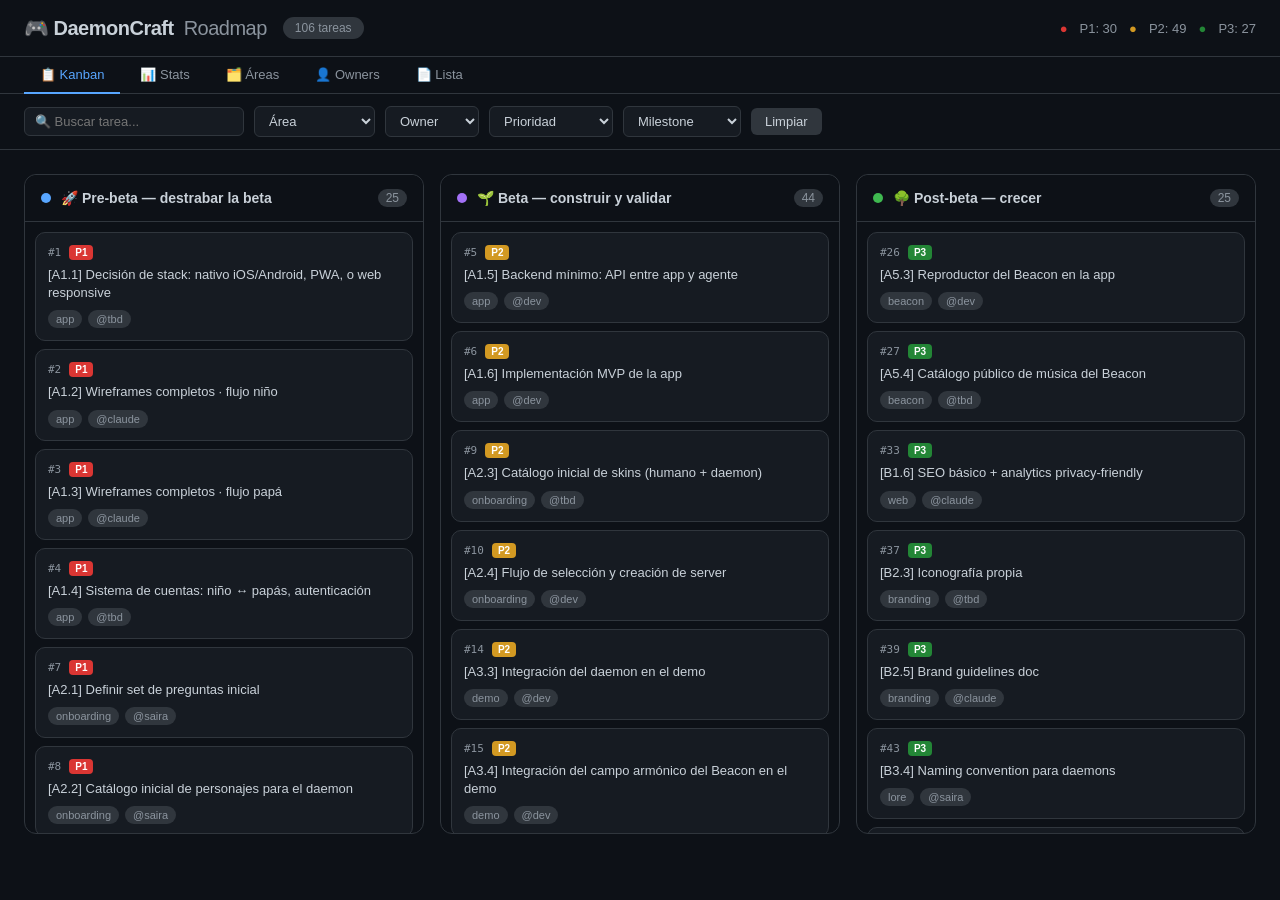
==== commit 5958f89e: "Agrega 12 tareas nuevas al plan (106 total): tareas en juego, feedback papas, branding, testimonios," ====
--- a/dashboard/index.html
+++ b/dashboard/index.html
@@ -75,11 +75,11 @@
 <body>
 <div class="topbar">
   <h1>🎮 DaemonCraft <span style="color:var(--muted);font-weight:400">Roadmap</span></h1>
-  <span class="badge">94 tareas</span>
+  <span class="badge">106 tareas</span>
   <div class="right">
-    <span style="color:var(--p1)">●</span> P1: 25
-    <span style="color:var(--p2)">●</span> P2: 44
-    <span style="color:var(--p3)">●</span> P3: 25
+    <span style="color:var(--p1)">●</span> P1: 30
+    <span style="color:var(--p2)">●</span> P2: 49
+    <span style="color:var(--p3)">●</span> P3: 27
   </div>
 </div>
 <div class="menu">
@@ -108,17 +108,17 @@
   <div class="stats-grid">
     <div class="stat-card">
       <h3>📊 Prioridades</h3>
-      <div class="stat-row"><span>P1 Urgente</span><span class="val" style="color:var(--p1)">25</span></div>
-      <div class="stat-row"><span>P2 Importante</span><span class="val" style="color:var(--p2)">44</span></div>
-      <div class="stat-row"><span>P3 Después</span><span class="val" style="color:var(--p3)">25</span></div>
+      <div class="stat-row"><span>P1 Urgente</span><span class="val" style="color:var(--p1)">30</span></div>
+      <div class="stat-row"><span>P2 Importante</span><span class="val" style="color:var(--p2)">49</span></div>
+      <div class="stat-row"><span>P3 Después</span><span class="val" style="color:var(--p3)">27</span></div>
     </div>
     <div class="stat-card">
       <h3>🗂️ Top Áreas</h3>
-      <div class="stat-row"><span>web</span><span class="val">7</span></div><div class="stat-row"><span>app</span><span class="val">6</span></div><div class="stat-row"><span>demo</span><span class="val">6</span></div><div class="stat-row"><span>reportes</span><span class="val">6</span></div><div class="stat-row"><span>beta</span><span class="val">6</span></div><div class="stat-row"><span>legal</span><span class="val">6</span></div><div class="stat-row"><span>onboarding</span><span class="val">5</span></div><div class="stat-row"><span>branding</span><span class="val">5</span></div>
+      <div class="stat-row"><span>web</span><span class="val">9</span></div><div class="stat-row"><span>reportes</span><span class="val">8</span></div><div class="stat-row"><span>app</span><span class="val">7</span></div><div class="stat-row"><span>onboarding</span><span class="val">7</span></div><div class="stat-row"><span>demo</span><span class="val">7</span></div><div class="stat-row"><span>legal</span><span class="val">7</span></div><div class="stat-row"><span>branding</span><span class="val">6</span></div><div class="stat-row"><span>beta</span><span class="val">6</span></div><div class="stat-row"><span>negocio</span><span class="val">5</span></div><div class="stat-row"><span>lore</span><span class="val">5</span></div>
     </div>
     <div class="stat-card">
       <h3>👤 Por Owner</h3>
-      <div class="stat-row"><span>@saira</span><span class="val">37</span></div><div class="stat-row"><span>@tbd</span><span class="val">20</span></div><div class="stat-row"><span>@claude</span><span class="val">18</span></div><div class="stat-row"><span>@dev</span><span class="val">18</span></div><div class="stat-row"><span>@julian</span><span class="val">1</span></div>
+      <div class="stat-row"><span>@saira</span><span class="val">43</span></div><div class="stat-row"><span>@tbd</span><span class="val">21</span></div><div class="stat-row"><span>@claude</span><span class="val">21</span></div><div class="stat-row"><span>@dev</span><span class="val">20</span></div><div class="stat-row"><span>@julian</span><span class="val">1</span></div>
     </div>
     <div class="stat-card">
       <h3>🎯 Milestones</h3>
@@ -161,7 +161,7 @@
 </div>
 
 <script>
-const issues = [{"assignees": [], "body": "¿Qué stack usamos para la app? Opciones: nativo iOS+Android, React Native, PWA, web responsive.\nTrade-offs en `plan/PLAN.md` (A1).\n\n---\n\n📋 Ver detalles en [`plan/PLAN.md`](https://github.com/SairaAsua/final-daemon/blob/main/plan/PLAN.md) sección A1.", "createdAt": "2026-05-13T08:05:12Z", "labels": [{"id": "LA_kwDOScFC388AAAACjAr0dQ", "name": "area:app", "description": "App / Vórtice", "color": "1F6FEB"}, {"id": "LA_kwDOScFC388AAAACjAr-2A", "name": "owner:tbd", "description": "Owner por definir", "color": "EEEEEE"}, {"id": "LA_kwDOScFC388AAAACjAr_cQ", "name": "type:decision", "description": "Decisión a tomar", "color": "D73A4A"}, {"id": "LA_kwDOScFC388AAAACjAsCNA", "name": "priority:p1", "description": "P1 — urgente, antes de beta", "color": "B60205"}], "milestone": {"number": 1, "title": "🚀 Pre-beta — destrabar la beta", "description": "Todo lo que hay que decidir/diseñar/escribir ANTES de abrir la beta cerrada con las primeras 20 familias. \n\nAcá viven las decisiones core (stack, dominio, monetización), los wireframes, el set de preguntas del onboarding, el diseño narrativo del demo con Julián, el branding visual mínimo, la lista de familias y el mensaje de invitación.\n\nCuando esto esté cerrado, podemos abrir la beta.", "dueOn": null}, "number": 1, "state": "OPEN", "title": "[A1.1] Decisión de stack: nativo iOS/Android, PWA, o web responsive", "updatedAt": "2026-05-13T08:36:30Z", "url": "https://github.com/SairaAsua/final-daemon/issues/1", "_area": "app", "_owner": "tbd", "_priority": "p1", "_milestone": "🚀 Pre-beta — destrabar la beta", "_milestone_short": "Pre-beta — destrabar la beta"}, {"assignees": [], "body": "Wireframes para: home, jugar, hablar con daemon, escuchar Beacon, skins, mis mundos.\nMockups ASCII de referencia en `pitch/mockups.md`. Sale del flujo definido en `docs/08_app_vortice.md`.\n\n---\n\n📋 Ver detalles en [`plan/PLAN.md`](https://github.com/SairaAsua/final-daemon/blob/main/plan/PLAN.md) sección A1.", "createdAt": "2026-05-13T08:05:17Z", "labels": [{"id": "LA_kwDOScFC388AAAACjAr0dQ", "name": "area:app", "description": "App / Vórtice", "color": "1F6FEB"}, {"id": "LA_kwDOScFC388AAAACjAr-Mg", "name": "owner:claude", "description": "Owner: Claude", "color": "FFEF00"}, {"id": "LA_kwDOScFC388AAAACjAsAKg", "name": "type:design", "description": "Diseño", "color": "0E8A16"}, {"id": "LA_kwDOScFC388AAAACjAsCNA", "name": "priority:p1", "description": "P1 — urgente, antes de beta", "color": "B60205"}], "milestone": {"number": 1, "title": "🚀 Pre-beta — destrabar la beta", "description": "Todo lo que hay que decidir/diseñar/escribir ANTES de abrir la beta cerrada con las primeras 20 familias. \n\nAcá viven las decisiones core (stack, dominio, monetización), los wireframes, el set de preguntas del onboarding, el diseño narrativo del demo con Julián, el branding visual mínimo, la lista de familias y el mensaje de invitación.\n\nCuando esto esté cerrado, podemos abrir la beta.", "dueOn": null}, "number": 2, "state": "OPEN", "title": "[A1.2] Wireframes completos · flujo niño", "updatedAt": "2026-05-13T08:36:27Z", "url": "https://github.com/SairaAsua/final-daemon/issues/2", "_area": "app", "_owner": "claude", "_priority": "p1", "_milestone": "🚀 Pre-beta — destrabar la beta", "_milestone_short": "Pre-beta — destrabar la beta"}, {"assignees": [], "body": "Wireframes para: home, reporte semanal/diario, hablar con daemon del hijo, invitación a jugar.\nReglas: sin métricas de horas, sin lenguaje de control, reportes de crecimiento.\n\n---\n\n📋 Ver detalles en [`plan/PLAN.md`](https://github.com/SairaAsua/final-daemon/blob/main/plan/PLAN.md) sección A1.", "createdAt": "2026-05-13T08:05:29Z", "labels": [{"id": "LA_kwDOScFC388AAAACjAr0dQ", "name": "area:app", "description": "App / Vórtice", "color": "1F6FEB"}, {"id": "LA_kwDOScFC388AAAACjAr-Mg", "name": "owner:claude", "description": "Owner: Claude", "color": "FFEF00"}, {"id": "LA_kwDOScFC388AAAACjAsAKg", "name": "type:design", "description": "Diseño", "color": "0E8A16"}, {"id": "LA_kwDOScFC388AAAACjAsCNA", "name": "priority:p1", "description": "P1 — urgente, antes de beta", "color": "B60205"}], "milestone": {"number": 1, "title": "🚀 Pre-beta — destrabar la beta", "description": "Todo lo que hay que decidir/diseñar/escribir ANTES de abrir la beta cerrada con las primeras 20 familias. \n\nAcá viven las decisiones core (stack, dominio, monetización), los wireframes, el set de preguntas del onboarding, el diseño narrativo del demo con Julián, el branding visual mínimo, la lista de familias y el mensaje de invitación.\n\nCuando esto esté cerrado, podemos abrir la beta.", "dueOn": null}, "number": 3, "state": "OPEN", "title": "[A1.3] Wireframes completos · flujo papá", "updatedAt": "2026-05-13T08:36:25Z", "url": "https://github.com/SairaAsua/final-daemon/issues/3", "_area": "app", "_owner": "claude", "_priority": "p1", "_milestone": "🚀 Pre-beta — destrabar la beta", "_milestone_short": "Pre-beta — destrabar la beta"}, {"assignees": [], "body": "¿Cómo se asocia la cuenta de un niño con sus papás?\n¿Cómo se autentica? (consentimiento parental obligatorio para menores)\nConsiderar COPPA + GDPR (ver F1).\n\n---\n\n📋 Ver detalles en [`plan/PLAN.md`](https://github.com/SairaAsua/final-daemon/blob/main/plan/PLAN.md) sección A1.", "createdAt": "2026-05-13T08:05:33Z", "labels": [{"id": "LA_kwDOScFC388AAAACjAr0dQ", "name": "area:app", "description": "App / Vórtice", "color": "1F6FEB"}, {"id": "LA_kwDOScFC388AAAACjAr-2A", "name": "owner:tbd", "description": "Owner por definir", "color": "EEEEEE"}, {"id": "LA_kwDOScFC388AAAACjAsAKg", "name": "type:design", "description": "Diseño", "color": "0E8A16"}, {"id": "LA_kwDOScFC388AAAACjAsCNA", "name": "priority:p1", "description": "P1 — urgente, antes de beta", "color": "B60205"}], "milestone": {"number": 1, "title": "🚀 Pre-beta — destrabar la beta", "description": "Todo lo que hay que decidir/diseñar/escribir ANTES de abrir la beta cerrada con las primeras 20 familias. \n\nAcá viven las decisiones core (stack, dominio, monetización), los wireframes, el set de preguntas del onboarding, el diseño narrativo del demo con Julián, el branding visual mínimo, la lista de familias y el mensaje de invitación.\n\nCuando esto esté cerrado, podemos abrir la beta.", "dueOn": null}, "number": 4, "state": "OPEN", "title": "[A1.4] Sistema de cuentas: niño ↔ papás, autenticación", "updatedAt": "2026-05-13T08:36:23Z", "url": "https://github.com/SairaAsua/final-daemon/issues/4", "_area": "app", "_owner": "tbd", "_priority": "p1", "_milestone": "🚀 Pre-beta — destrabar la beta", "_milestone_short": "Pre-beta — destrabar la beta"}, {"assignees": [], "body": "Las preguntas que la app le hace al usuario al crear su daemon.\nIncluye fecha/hora/lugar (alimenta soul-engine internamente) + lo que decida Saira sumar.\nImportante: NO se menciona Diseño Humano / Ra Uru Hu hacia afuera.\n\n---\n\n📋 Ver detalles en [`plan/PLAN.md`](https://github.com/SairaAsua/final-daemon/blob/main/plan/PLAN.md) sección A2.", "createdAt": "2026-05-13T08:05:46Z", "labels": [{"id": "LA_kwDOScFC388AAAACjAr0yA", "name": "area:onboarding", "description": "Onboarding flow", "color": "1F6FEB"}, {"id": "LA_kwDOScFC388AAAACjAr8dw", "name": "owner:saira", "description": "Owner: Saira", "color": "FFEF00"}, {"id": "LA_kwDOScFC388AAAACjAr_cQ", "name": "type:decision", "description": "Decisión a tomar", "color": "D73A4A"}, {"id": "LA_kwDOScFC388AAAACjAsCNA", "name": "priority:p1", "description": "P1 — urgente, antes de beta", "color": "B60205"}], "milestone": {"number": 1, "title": "🚀 Pre-beta — destrabar la beta", "description": "Todo lo que hay que decidir/diseñar/escribir ANTES de abrir la beta cerrada con las primeras 20 familias. \n\nAcá viven las decisiones core (stack, dominio, monetización), los wireframes, el set de preguntas del onboarding, el diseño narrativo del demo con Julián, el branding visual mínimo, la lista de familias y el mensaje de invitación.\n\nCuando esto esté cerrado, podemos abrir la beta.", "dueOn": null}, "number": 7, "state": "OPEN", "title": "[A2.1] Definir set de preguntas inicial", "updatedAt": "2026-05-13T08:36:21Z", "url": "https://github.com/SairaAsua/final-daemon/issues/7", "_area": "onboarding", "_owner": "saira", "_priority": "p1", "_milestone": "🚀 Pre-beta — destrabar la beta", "_milestone_short": "Pre-beta — destrabar la beta"}, {"assignees": [], "body": "Curar a partir de los 14 personajes que ya existen en `/home/saira/agents/prompts/`:\ncleopatra, dave, elena, genghis, goblin, jin, lisa, marcus, mia, monk, pirate, sarah, tesla, tommy.\nMás las carpetas `landfolk/` y `rolemaster/` + BODY.md.\nDecisión: ¿cuáles arrancan disponibles para niños 7-14? ¿alguno se desbloquea?\n\n---\n\n📋 Ver detalles en [`plan/PLAN.md`](https://github.com/SairaAsua/final-daemon/blob/main/plan/PLAN.md) sección A2.", "createdAt": "2026-05-13T08:05:49Z", "labels": [{"id": "LA_kwDOScFC388AAAACjAr0yA", "name": "area:onboarding", "description": "Onboarding flow", "color": "1F6FEB"}, {"id": "LA_kwDOScFC388AAAACjAr8dw", "name": "owner:saira", "description": "Owner: Saira", "color": "FFEF00"}, {"id": "LA_kwDOScFC388AAAACjAr_cQ", "name": "type:decision", "description": "Decisión a tomar", "color": "D73A4A"}, {"id": "LA_kwDOScFC388AAAACjAsCNA", "name": "priority:p1", "description": "P1 — urgente, antes de beta", "color": "B60205"}], "milestone": {"number": 1, "title": "🚀 Pre-beta — destrabar la beta", "description": "Todo lo que hay que decidir/diseñar/escribir ANTES de abrir la beta cerrada con las primeras 20 familias. \n\nAcá viven las decisiones core (stack, dominio, monetización), los wireframes, el set de preguntas del onboarding, el diseño narrativo del demo con Julián, el branding visual mínimo, la lista de familias y el mensaje de invitación.\n\nCuando esto esté cerrado, podemos abrir la beta.", "dueOn": null}, "number": 8, "state": "OPEN", "title": "[A2.2] Catálogo inicial de personajes para el daemon", "updatedAt": "2026-05-13T08:36:19Z", "url": "https://github.com/SairaAsua/final-daemon/issues/8", "_area": "onboarding", "_owner": "saira", "_priority": "p1", "_milestone": "🚀 Pre-beta — destrabar la beta", "_milestone_short": "Pre-beta — destrabar la beta"}, {"assignees": [], "body": "Las primeras 3-5 frases del daemon al niño.\nTono: aventura + complicidad, no condescendiente.\nCoherente con el Soul `/me` y el Logos.\n\n---\n\n📋 Ver detalles en [`plan/PLAN.md`](https://github.com/SairaAsua/final-daemon/blob/main/plan/PLAN.md) sección A2.", "createdAt": "2026-05-13T08:06:02Z", "labels": [{"id": "LA_kwDOScFC388AAAACjAr0yA", "name": "area:onboarding", "description": "Onboarding flow", "color": "1F6FEB"}, {"id": "LA_kwDOScFC388AAAACjAr-Mg", "name": "owner:claude", "description": "Owner: Claude", "color": "FFEF00"}, {"id": "LA_kwDOScFC388AAAACjAsBrA", "name": "type:write", "description": "Escribir / copy", "color": "C5DEF5"}, {"id": "LA_kwDOScFC388AAAACjAsCNA", "name": "priority:p1", "description": "P1 — urgente, antes de beta", "color": "B60205"}], "milestone": {"number": 1, "title": "🚀 Pre-beta — destrabar la beta", "description": "Todo lo que hay que decidir/diseñar/escribir ANTES de abrir la beta cerrada con las primeras 20 familias. \n\nAcá viven las decisiones core (stack, dominio, monetización), los wireframes, el set de preguntas del onboarding, el diseño narrativo del demo con Julián, el branding visual mínimo, la lista de familias y el mensaje de invitación.\n\nCuando esto esté cerrado, podemos abrir la beta.", "dueOn": null}, "number": 11, "state": "OPEN", "title": "[A2.5] Tutorial inicial: cómo se le explica al niño qué es su daemon", "updatedAt": "2026-05-13T08:36:17Z", "url": "https://github.com/SairaAsua/final-daemon/issues/11", "_area": "onboarding", "_owner": "claude", "_priority": "p1", "_milestone": "🚀 Pre-beta — destrabar la beta", "_milestone_short": "Pre-beta — destrabar la beta"}, {"assignees": [], "body": "Las 4 pruebas: desafíos, parkour, lógica, construcción.\nEstructura: *Proyección del Mito Personal* (Camino del Héroe resignificado).\nCada prueba: objetivo, dificultad escalable, rol del daemon, cómo termina.\n\n---\n\n📋 Ver detalles en [`plan/PLAN.md`](https://github.com/SairaAsua/final-daemon/blob/main/plan/PLAN.md) sección A3.", "createdAt": "2026-05-13T08:06:07Z", "labels": [{"id": "LA_kwDOScFC388AAAACjAr1AQ", "name": "area:demo", "description": "Demo de entrada (Protector de la Luz)", "color": "1F6FEB"}, {"id": "LA_kwDOScFC388AAAACjAr9nA", "name": "owner:julian", "description": "Owner: Julián de la Reta", "color": "FFEF00"}, {"id": "LA_kwDOScFC388AAAACjAsAKg", "name": "type:design", "description": "Diseño", "color": "0E8A16"}, {"id": "LA_kwDOScFC388AAAACjAsCNA", "name": "priority:p1", "description": "P1 — urgente, antes de beta", "color": "B60205"}], "milestone": {"number": 1, "title": "🚀 Pre-beta — destrabar la beta", "description": "Todo lo que hay que decidir/diseñar/escribir ANTES de abrir la beta cerrada con las primeras 20 familias. \n\nAcá viven las decisiones core (stack, dominio, monetización), los wireframes, el set de preguntas del onboarding, el diseño narrativo del demo con Julián, el branding visual mínimo, la lista de familias y el mensaje de invitación.\n\nCuando esto esté cerrado, podemos abrir la beta.", "dueOn": null}, "number": 12, "state": "OPEN", "title": "[A3.1] Diseño narrativo final de las 4 pruebas con Julián", "updatedAt": "2026-05-13T08:36:15Z", "url": "https://github.com/SairaAsua/final-daemon/issues/12", "_area": "demo", "_owner": "julian", "_priority": "p1", "_milestone": "🚀 Pre-beta — destrabar la beta", "_milestone_short": "Pre-beta — destrabar la beta"}, {"assignees": [], "body": "Para cada prueba: qué se hace en Minecraft, cómo, condiciones de éxito y de fallo.\nBloqueado por A3.1.\n\n---\n\n📋 Ver detalles en [`plan/PLAN.md`](https://github.com/SairaAsua/final-daemon/blob/main/plan/PLAN.md) sección A3.", "createdAt": "2026-05-13T08:06:11Z", "labels": [{"id": "LA_kwDOScFC388AAAACjAr1AQ", "name": "area:demo", "description": "Demo de entrada (Protector de la Luz)", "color": "1F6FEB"}, {"id": "LA_kwDOScFC388AAAACjAr9DQ", "name": "owner:dev", "description": "Owner: Equipo dev AlterMundi", "color": "FFEF00"}, {"id": "LA_kwDOScFC388AAAACjAsAKg", "name": "type:design", "description": "Diseño", "color": "0E8A16"}, {"id": "LA_kwDOScFC388AAAACjAsCNA", "name": "priority:p1", "description": "P1 — urgente, antes de beta", "color": "B60205"}], "milestone": {"number": 1, "title": "🚀 Pre-beta — destrabar la beta", "description": "Todo lo que hay que decidir/diseñar/escribir ANTES de abrir la beta cerrada con las primeras 20 familias. \n\nAcá viven las decisiones core (stack, dominio, monetización), los wireframes, el set de preguntas del onboarding, el diseño narrativo del demo con Julián, el branding visual mínimo, la lista de familias y el mensaje de invitación.\n\nCuando esto esté cerrado, podemos abrir la beta.", "dueOn": null}, "number": 13, "state": "OPEN", "title": "[A3.2] Mecánicas concretas de cada prueba", "updatedAt": "2026-05-13T08:36:13Z", "url": "https://github.com/SairaAsua/final-daemon/issues/13", "_area": "demo", "_owner": "dev", "_priority": "p1", "_milestone": "🚀 Pre-beta — destrabar la beta", "_milestone_short": "Pre-beta — destrabar la beta"}, {"assignees": [], "body": "¿Qué bullets aparecen? Sugerencia inicial:\n- Tareas/aprendizajes resueltos\n- Lectura\n- Risas / momentos emocionales\n- Preguntas complejas que hizo\n- Interacciones sociales (con amigos, con el daemon)\nSin métricas de horas. Validar con Julián.\n\n---\n\n📋 Ver detalles en [`plan/PLAN.md`](https://github.com/SairaAsua/final-daemon/blob/main/plan/PLAN.md) sección A4.", "createdAt": "2026-05-13T08:06:33Z", "labels": [{"id": "LA_kwDOScFC388AAAACjAr1Sg", "name": "area:reportes", "description": "Reportes a papás", "color": "1F6FEB"}, {"id": "LA_kwDOScFC388AAAACjAr8dw", "name": "owner:saira", "description": "Owner: Saira", "color": "FFEF00"}, {"id": "LA_kwDOScFC388AAAACjAr_cQ", "name": "type:decision", "description": "Decisión a tomar", "color": "D73A4A"}, {"id": "LA_kwDOScFC388AAAACjAsCNA", "name": "priority:p1", "description": "P1 — urgente, antes de beta", "color": "B60205"}], "milestone": {"number": 1, "title": "🚀 Pre-beta — destrabar la beta", "description": "Todo lo que hay que decidir/diseñar/escribir ANTES de abrir la beta cerrada con las primeras 20 familias. \n\nAcá viven las decisiones core (stack, dominio, monetización), los wireframes, el set de preguntas del onboarding, el diseño narrativo del demo con Julián, el branding visual mínimo, la lista de familias y el mensaje de invitación.\n\nCuando esto esté cerrado, podemos abrir la beta.", "dueOn": null}, "number": 18, "state": "OPEN", "title": "[A4.1] Definir estructura del reporte", "updatedAt": "2026-05-13T08:36:10Z", "url": "https://github.com/SairaAsua/final-daemon/issues/18", "_area": "reportes", "_owner": "saira", "_priority": "p1", "_milestone": "🚀 Pre-beta — destrabar la beta", "_milestone_short": "Pre-beta — destrabar la beta"}, {"assignees": [], "body": "¿Diaria? ¿Semanal? ¿On-demand cuando el papá la pide?\nMaterial oficial paralelo dice semanal. Saira inicialmente lo pensó diaria.\nHay que decidir.\n\n---\n\n📋 Ver detalles en [`plan/PLAN.md`](https://github.com/SairaAsua/final-daemon/blob/main/plan/PLAN.md) sección A4.", "createdAt": "2026-05-13T08:06:37Z", "labels": [{"id": "LA_kwDOScFC388AAAACjAr1Sg", "name": "area:reportes", "description": "Reportes a papás", "color": "1F6FEB"}, {"id": "LA_kwDOScFC388AAAACjAr8dw", "name": "owner:saira", "description": "Owner: Saira", "color": "FFEF00"}, {"id": "LA_kwDOScFC388AAAACjAr_cQ", "name": "type:decision", "description": "Decisión a tomar", "color": "D73A4A"}, {"id": "LA_kwDOScFC388AAAACjAsCNA", "name": "priority:p1", "description": "P1 — urgente, antes de beta", "color": "B60205"}], "milestone": {"number": 1, "title": "🚀 Pre-beta — destrabar la beta", "description": "Todo lo que hay que decidir/diseñar/escribir ANTES de abrir la beta cerrada con las primeras 20 familias. \n\nAcá viven las decisiones core (stack, dominio, monetización), los wireframes, el set de preguntas del onboarding, el diseño narrativo del demo con Julián, el branding visual mínimo, la lista de familias y el mensaje de invitación.\n\nCuando esto esté cerrado, podemos abrir la beta.", "dueOn": null}, "number": 19, "state": "OPEN", "title": "[A4.2] Decisión de frecuencia", "updatedAt": "2026-05-13T08:36:08Z", "url": "https://github.com/SairaAsua/final-daemon/issues/19", "_area": "reportes", "_owner": "saira", "_priority": "p1", "_milestone": "🚀 Pre-beta — destrabar la beta", "_milestone_short": "Pre-beta — destrabar la beta"}, {"assignees": [], "body": "Opciones: push de app, email, Telegram bridge, WhatsApp.\nTrade-offs: app requiere abrir, email puede perderse, mensajería es invasiva pero efectiva.\n\n---\n\n📋 Ver detalles en [`plan/PLAN.md`](https://github.com/SairaAsua/final-daemon/blob/main/plan/PLAN.md) sección A4.", "createdAt": "2026-05-13T08:06:42Z", "labels": [{"id": "LA_kwDOScFC388AAAACjAr1Sg", "name": "area:reportes", "description": "Reportes a papás", "color": "1F6FEB"}, {"id": "LA_kwDOScFC388AAAACjAr8dw", "name": "owner:saira", "description": "Owner: Saira", "color": "FFEF00"}, {"id": "LA_kwDOScFC388AAAACjAr_cQ", "name": "type:decision", "description": "Decisión a tomar", "color": "D73A4A"}, {"id": "LA_kwDOScFC388AAAACjAsCNA", "name": "priority:p1", "description": "P1 — urgente, antes de beta", "color": "B60205"}], "milestone": {"number": 1, "title": "🚀 Pre-beta — destrabar la beta", "description": "Todo lo que hay que decidir/diseñar/escribir ANTES de abrir la beta cerrada con las primeras 20 familias. \n\nAcá viven las decisiones core (stack, dominio, monetización), los wireframes, el set de preguntas del onboarding, el diseño narrativo del demo con Julián, el branding visual mínimo, la lista de familias y el mensaje de invitación.\n\nCuando esto esté cerrado, podemos abrir la beta.", "dueOn": null}, "number": 20, "state": "OPEN", "title": "[A4.3] Decisión de canal de entrega", "updatedAt": "2026-05-13T08:36:06Z", "url": "https://github.com/SairaAsua/final-daemon/issues/20", "_area": "reportes", "_owner": "saira", "_priority": "p1", "_milestone": "🚀 Pre-beta — destrabar la beta", "_milestone_short": "Pre-beta — destrabar la beta"}, {"assignees": [], "body": "¿Qué tracking hace el agente para generar los reportes?\nCoordinar con Julián para que las métricas sean significativas, no superficiales.\n\n---\n\n📋 Ver detalles en [`plan/PLAN.md`](https://github.com/SairaAsua/final-daemon/blob/main/plan/PLAN.md) sección A4.", "createdAt": "2026-05-13T08:06:47Z", "labels": [{"id": "LA_kwDOScFC388AAAACjAr1Sg", "name": "area:reportes", "description": "Reportes a papás", "color": "1F6FEB"}, {"id": "LA_kwDOScFC388AAAACjAr9DQ", "name": "owner:dev", "description": "Owner: Equipo dev AlterMundi", "color": "FFEF00"}, {"id": "LA_kwDOScFC388AAAACjAr_cQ", "name": "type:decision", "description": "Decisión a tomar", "color": "D73A4A"}, {"id": "LA_kwDOScFC388AAAACjAsCNA", "name": "priority:p1", "description": "P1 — urgente, antes de beta", "color": "B60205"}], "milestone": {"number": 1, "title": "🚀 Pre-beta — destrabar la beta", "description": "Todo lo que hay que decidir/diseñar/escribir ANTES de abrir la beta cerrada con las primeras 20 familias. \n\nAcá viven las decisiones core (stack, dominio, monetización), los wireframes, el set de preguntas del onboarding, el diseño narrativo del demo con Julián, el branding visual mínimo, la lista de familias y el mensaje de invitación.\n\nCuando esto esté cerrado, podemos abrir la beta.", "dueOn": null}, "number": 21, "state": "OPEN", "title": "[A4.4] Definir métricas que el daemon observa", "updatedAt": "2026-05-13T08:36:04Z", "url": "https://github.com/SairaAsua/final-daemon/issues/21", "_area": "reportes", "_owner": "dev", "_priority": "p1", "_milestone": "🚀 Pre-beta — destrabar la beta", "_milestone_short": "Pre-beta — destrabar la beta"}, {"assignees": [], "body": "Tengo `web/` con HTML standalone funcional.\nLas otras webs de AlterMundi usan Astro+Tailwind+GSAP (regla CLAUDE.md).\nDecisión: ¿simplicidad o consistencia?\n\n---\n\n📋 Ver detalles en [`plan/PLAN.md`](https://github.com/SairaAsua/final-daemon/blob/main/plan/PLAN.md) sección B1.", "createdAt": "2026-05-13T08:07:19Z", "labels": [{"id": "LA_kwDOScFC388AAAACjAr2Ig", "name": "area:web", "description": "Web pública", "color": "8957E5"}, {"id": "LA_kwDOScFC388AAAACjAr8dw", "name": "owner:saira", "description": "Owner: Saira", "color": "FFEF00"}, {"id": "LA_kwDOScFC388AAAACjAr_cQ", "name": "type:decision", "description": "Decisión a tomar", "color": "D73A4A"}, {"id": "LA_kwDOScFC388AAAACjAsCNA", "name": "priority:p1", "description": "P1 — urgente, antes de beta", "color": "B60205"}], "milestone": {"number": 1, "title": "🚀 Pre-beta — destrabar la beta", "description": "Todo lo que hay que decidir/diseñar/escribir ANTES de abrir la beta cerrada con las primeras 20 familias. \n\nAcá viven las decisiones core (stack, dominio, monetización), los wireframes, el set de preguntas del onboarding, el diseño narrativo del demo con Julián, el branding visual mínimo, la lista de familias y el mensaje de invitación.\n\nCuando esto esté cerrado, podemos abrir la beta.", "dueOn": null}, "number": 28, "state": "OPEN", "title": "[B1.1] Decisión: pulir HTML standalone o portar a Astro+Tailwind+GSAP", "updatedAt": "2026-05-13T08:36:02Z", "url": "https://github.com/SairaAsua/final-daemon/issues/28", "_area": "web", "_owner": "saira", "_priority": "p1", "_milestone": "🚀 Pre-beta — destrabar la beta", "_milestone_short": "Pre-beta — destrabar la beta"}, {"assignees": [], "body": "daemoncraft.com / .ar / .gg / otro? Comprar.\nVerificar disponibilidad y precio.\n\n---\n\n📋 Ver detalles en [`plan/PLAN.md`](https://github.com/SairaAsua/final-daemon/blob/main/plan/PLAN.md) sección B1.", "createdAt": "2026-05-13T08:07:23Z", "labels": [{"id": "LA_kwDOScFC388AAAACjAr2Ig", "name": "area:web", "description": "Web pública", "color": "8957E5"}, {"id": "LA_kwDOScFC388AAAACjAr8dw", "name": "owner:saira", "description": "Owner: Saira", "color": "FFEF00"}, {"id": "LA_kwDOScFC388AAAACjAr_cQ", "name": "type:decision", "description": "Decisión a tomar", "color": "D73A4A"}, {"id": "LA_kwDOScFC388AAAACjAsCNA", "name": "priority:p1", "description": "P1 — urgente, antes de beta", "color": "B60205"}], "milestone": {"number": 1, "title": "🚀 Pre-beta — destrabar la beta", "description": "Todo lo que hay que decidir/diseñar/escribir ANTES de abrir la beta cerrada con las primeras 20 familias. \n\nAcá viven las decisiones core (stack, dominio, monetización), los wireframes, el set de preguntas del onboarding, el diseño narrativo del demo con Julián, el branding visual mínimo, la lista de familias y el mensaje de invitación.\n\nCuando esto esté cerrado, podemos abrir la beta.", "dueOn": null}, "number": 29, "state": "OPEN", "title": "[B1.2] Decisión de dominio", "updatedAt": "2026-05-13T08:36:00Z", "url": "https://github.com/SairaAsua/final-daemon/issues/29", "_area": "web", "_owner": "saira", "_priority": "p1", "_milestone": "🚀 Pre-beta — destrabar la beta", "_milestone_short": "Pre-beta — destrabar la beta"}, {"assignees": [], "body": "Hostinger (las otras webs de Saira viven ahí), Vercel, Netlify, Cloudflare Pages.\nConsiderar costos a escala y CDN para Latam.\n\n---\n\n📋 Ver detalles en [`plan/PLAN.md`](https://github.com/SairaAsua/final-daemon/blob/main/plan/PLAN.md) sección B1.", "createdAt": "2026-05-13T08:07:27Z", "labels": [{"id": "LA_kwDOScFC388AAAACjAr2Ig", "name": "area:web", "description": "Web pública", "color": "8957E5"}, {"id": "LA_kwDOScFC388AAAACjAr8dw", "name": "owner:saira", "description": "Owner: Saira", "color": "FFEF00"}, {"id": "LA_kwDOScFC388AAAACjAr_cQ", "name": "type:decision", "description": "Decisión a tomar", "color": "D73A4A"}, {"id": "LA_kwDOScFC388AAAACjAsCNA", "name": "priority:p1", "description": "P1 — urgente, antes de beta", "color": "B60205"}], "milestone": {"number": 1, "title": "🚀 Pre-beta — destrabar la beta", "description": "Todo lo que hay que decidir/diseñar/escribir ANTES de abrir la beta cerrada con las primeras 20 familias. \n\nAcá viven las decisiones core (stack, dominio, monetización), los wireframes, el set de preguntas del onboarding, el diseño narrativo del demo con Julián, el branding visual mínimo, la lista de familias y el mensaje de invitación.\n\nCuando esto esté cerrado, podemos abrir la beta.", "dueOn": null}, "number": 30, "state": "OPEN", "title": "[B1.3] Decisión de hosting", "updatedAt": "2026-05-13T08:35:58Z", "url": "https://github.com/SairaAsua/final-daemon/issues/30", "_area": "web", "_owner": "saira", "_priority": "p1", "_milestone": "🚀 Pre-beta — destrabar la beta", "_milestone_short": "Pre-beta — destrabar la beta"}, {"assignees": [], "body": "Texto + ícono opcional. Mantener simple, dejar respirar.\nCoherente con la paleta acero-azul.\n\n---\n\n📋 Ver detalles en [`plan/PLAN.md`](https://github.com/SairaAsua/final-daemon/blob/main/plan/PLAN.md) sección B2.", "createdAt": "2026-05-13T08:07:49Z", "labels": [{"id": "LA_kwDOScFC388AAAACjAr2aw", "name": "area:branding", "description": "Branding visual", "color": "8957E5"}, {"id": "LA_kwDOScFC388AAAACjAr-2A", "name": "owner:tbd", "description": "Owner por definir", "color": "EEEEEE"}, {"id": "LA_kwDOScFC388AAAACjAsAKg", "name": "type:design", "description": "Diseño", "color": "0E8A16"}, {"id": "LA_kwDOScFC388AAAACjAsCNA", "name": "priority:p1", "description": "P1 — urgente, antes de beta", "color": "B60205"}], "milestone": {"number": 1, "title": "🚀 Pre-beta — destrabar la beta", "description": "Todo lo que hay que decidir/diseñar/escribir ANTES de abrir la beta cerrada con las primeras 20 familias. \n\nAcá viven las decisiones core (stack, dominio, monetización), los wireframes, el set de preguntas del onboarding, el diseño narrativo del demo con Julián, el branding visual mínimo, la lista de familias y el mensaje de invitación.\n\nCuando esto esté cerrado, podemos abrir la beta.", "dueOn": null}, "number": 35, "state": "OPEN", "title": "[B2.1] Logo final", "updatedAt": "2026-05-13T08:35:56Z", "url": "https://github.com/SairaAsua/final-daemon/issues/35", "_area": "branding", "_owner": "tbd", "_priority": "p1", "_milestone": "🚀 Pre-beta — destrabar la beta", "_milestone_short": "Pre-beta — destrabar la beta"}, {"assignees": [], "body": "Con datos de contacto.\nMix: familias AlterMundi, amigos cercanos, contactos de Julián, niños de edad target.\n\n---\n\n📋 Ver detalles en [`plan/PLAN.md`](https://github.com/SairaAsua/final-daemon/blob/main/plan/PLAN.md) sección D1.", "createdAt": "2026-05-13T08:09:54Z", "labels": [{"id": "LA_kwDOScFC388AAAACjAr41g", "name": "area:beta", "description": "Comunidad beta", "color": "238636"}, {"id": "LA_kwDOScFC388AAAACjAr8dw", "name": "owner:saira", "description": "Owner: Saira", "color": "FFEF00"}, {"id": "LA_kwDOScFC388AAAACjAsBGw", "name": "type:research", "description": "Investigación", "color": "FBCA04"}, {"id": "LA_kwDOScFC388AAAACjAsCNA", "name": "priority:p1", "description": "P1 — urgente, antes de beta", "color": "B60205"}], "milestone": {"number": 1, "title": "🚀 Pre-beta — destrabar la beta", "description": "Todo lo que hay que decidir/diseñar/escribir ANTES de abrir la beta cerrada con las primeras 20 familias. \n\nAcá viven las decisiones core (stack, dominio, monetización), los wireframes, el set de preguntas del onboarding, el diseño narrativo del demo con Julián, el branding visual mínimo, la lista de familias y el mensaje de invitación.\n\nCuando esto esté cerrado, podemos abrir la beta.", "dueOn": null}, "number": 62, "state": "OPEN", "title": "[D1.1] Lista de 20-30 familias candidatas", "updatedAt": "2026-05-13T08:35:54Z", "url": "https://github.com/SairaAsua/final-daemon/issues/62", "_area": "beta", "_owner": "saira", "_priority": "p1", "_milestone": "🚀 Pre-beta — destrabar la beta", "_milestone_short": "Pre-beta — destrabar la beta"}, {"assignees": [], "body": "Tomar `marketing/comunidad-beta.md` y dejarlo en versión final lista para enviar.\nVersión larga + versión corta.\n\n---\n\n📋 Ver detalles en [`plan/PLAN.md`](https://github.com/SairaAsua/final-daemon/blob/main/plan/PLAN.md) sección D1.", "createdAt": "2026-05-13T08:09:58Z", "labels": [{"id": "LA_kwDOScFC388AAAACjAr41g", "name": "area:beta", "description": "Comunidad beta", "color": "238636"}, {"id": "LA_kwDOScFC388AAAACjAr-Mg", "name": "owner:claude", "description": "Owner: Claude", "color": "FFEF00"}, {"id": "LA_kwDOScFC388AAAACjAsBrA", "name": "type:write", "description": "Escribir / copy", "color": "C5DEF5"}, {"id": "LA_kwDOScFC388AAAACjAsCNA", "name": "priority:p1", "description": "P1 — urgente, antes de beta", "color": "B60205"}], "milestone": {"number": 1, "title": "🚀 Pre-beta — destrabar la beta", "description": "Todo lo que hay que decidir/diseñar/escribir ANTES de abrir la beta cerrada con las primeras 20 familias. \n\nAcá viven las decisiones core (stack, dominio, monetización), los wireframes, el set de preguntas del onboarding, el diseño narrativo del demo con Julián, el branding visual mínimo, la lista de familias y el mensaje de invitación.\n\nCuando esto esté cerrado, podemos abrir la beta.", "dueOn": null}, "number": 63, "state": "OPEN", "title": "[D1.2] Mensaje de invitación final", "updatedAt": "2026-05-13T08:35:52Z", "url": "https://github.com/SairaAsua/final-daemon/issues/63", "_area": "beta", "_owner": "claude", "_priority": "p1", "_milestone": "🚀 Pre-beta — destrabar la beta", "_milestone_short": "Pre-beta — destrabar la beta"}, {"assignees": [], "body": "Agenda + script para la llamada de onboarding con cada familia.\nQué les preguntamos, qué les contamos, qué les pedimos.\n\n---\n\n📋 Ver detalles en [`plan/PLAN.md`](https://github.com/SairaAsua/final-daemon/blob/main/plan/PLAN.md) sección D1.", "createdAt": "2026-05-13T08:10:03Z", "labels": [{"id": "LA_kwDOScFC388AAAACjAr41g", "name": "area:beta", "description": "Comunidad beta", "color": "238636"}, {"id": "LA_kwDOScFC388AAAACjAr8dw", "name": "owner:saira", "description": "Owner: Saira", "color": "FFEF00"}, {"id": "LA_kwDOScFC388AAAACjAsAKg", "name": "type:design", "description": "Diseño", "color": "0E8A16"}, {"id": "LA_kwDOScFC388AAAACjAsCNA", "name": "priority:p1", "description": "P1 — urgente, antes de beta", "color": "B60205"}], "milestone": {"number": 1, "title": "🚀 Pre-beta — destrabar la beta", "description": "Todo lo que hay que decidir/diseñar/escribir ANTES de abrir la beta cerrada con las primeras 20 familias. \n\nAcá viven las decisiones core (stack, dominio, monetización), los wireframes, el set de preguntas del onboarding, el diseño narrativo del demo con Julián, el branding visual mínimo, la lista de familias y el mensaje de invitación.\n\nCuando esto esté cerrado, podemos abrir la beta.", "dueOn": null}, "number": 64, "state": "OPEN", "title": "[D1.3] Onboarding por familia · call de 30 min", "updatedAt": "2026-05-13T08:35:50Z", "url": "https://github.com/SairaAsua/final-daemon/issues/64", "_area": "beta", "_owner": "saira", "_priority": "p1", "_milestone": "🚀 Pre-beta — destrabar la beta", "_milestone_short": "Pre-beta — destrabar la beta"}, {"assignees": [], "body": "¿Tally, Notion, Discord, conversación abierta?\nQué herramienta + qué cadencia + cómo procesamos.\n\n---\n\n📋 Ver detalles en [`plan/PLAN.md`](https://github.com/SairaAsua/final-daemon/blob/main/plan/PLAN.md) sección D1.", "createdAt": "2026-05-13T08:10:07Z", "labels": [{"id": "LA_kwDOScFC388AAAACjAr41g", "name": "area:beta", "description": "Comunidad beta", "color": "238636"}, {"id": "LA_kwDOScFC388AAAACjAr8dw", "name": "owner:saira", "description": "Owner: Saira", "color": "FFEF00"}, {"id": "LA_kwDOScFC388AAAACjAr_cQ", "name": "type:decision", "description": "Decisión a tomar", "color": "D73A4A"}, {"id": "LA_kwDOScFC388AAAACjAsCNA", "name": "priority:p1", "description": "P1 — urgente, antes de beta", "color": "B60205"}], "milestone": {"number": 1, "title": "🚀 Pre-beta — destrabar la beta", "description": "Todo lo que hay que decidir/diseñar/escribir ANTES de abrir la beta cerrada con las primeras 20 familias. \n\nAcá viven las decisiones core (stack, dominio, monetización), los wireframes, el set de preguntas del onboarding, el diseño narrativo del demo con Julián, el branding visual mínimo, la lista de familias y el mensaje de invitación.\n\nCuando esto esté cerrado, podemos abrir la beta.", "dueOn": null}, "number": 65, "state": "OPEN", "title": "[D1.4] Sistema de feedback", "updatedAt": "2026-05-13T08:35:48Z", "url": "https://github.com/SairaAsua/final-daemon/issues/65", "_area": "beta", "_owner": "saira", "_priority": "p1", "_milestone": "🚀 Pre-beta — destrabar la beta", "_milestone_short": "Pre-beta — destrabar la beta"}, {"assignees": [], "body": "¿Quién vende DaemonCraft? ¿AlterMundi? ¿Una entidad nueva?\nConsiderar implicancias fiscales Argentina + internacional.\n\n---\n\n📋 Ver detalles en [`plan/PLAN.md`](https://github.com/SairaAsua/final-daemon/blob/main/plan/PLAN.md) sección F1.", "createdAt": "2026-05-13T08:10:52Z", "labels": [{"id": "LA_kwDOScFC388AAAACjAr57w", "name": "area:legal", "description": "Legal / Compliance", "color": "9E6A03"}, {"id": "LA_kwDOScFC388AAAACjAr8dw", "name": "owner:saira", "description": "Owner: Saira", "color": "FFEF00"}, {"id": "LA_kwDOScFC388AAAACjAr_cQ", "name": "type:decision", "description": "Decisión a tomar", "color": "D73A4A"}, {"id": "LA_kwDOScFC388AAAACjAsCNA", "name": "priority:p1", "description": "P1 — urgente, antes de beta", "color": "B60205"}], "milestone": {"number": 1, "title": "🚀 Pre-beta — destrabar la beta", "description": "Todo lo que hay que decidir/diseñar/escribir ANTES de abrir la beta cerrada con las primeras 20 familias. \n\nAcá viven las decisiones core (stack, dominio, monetización), los wireframes, el set de preguntas del onboarding, el diseño narrativo del demo con Julián, el branding visual mínimo, la lista de familias y el mensaje de invitación.\n\nCuando esto esté cerrado, podemos abrir la beta.", "dueOn": null}, "number": 75, "state": "OPEN", "title": "[F1.1] Decisión de entidad legal", "updatedAt": "2026-05-13T08:35:46Z", "url": "https://github.com/SairaAsua/final-daemon/issues/75", "_area": "legal", "_owner": "saira", "_priority": "p1", "_milestone": "🚀 Pre-beta — destrabar la beta", "_milestone_short": "Pre-beta — destrabar la beta"}, {"assignees": [], "body": "Cómo se obtiene consentimiento parental verificable durante el onboarding.\nBloqueante para A2 si queremos lanzar legal.\n\n---\n\n📋 Ver detalles en [`plan/PLAN.md`](https://github.com/SairaAsua/final-daemon/blob/main/plan/PLAN.md) sección F1.", "createdAt": "2026-05-13T08:11:14Z", "labels": [{"id": "LA_kwDOScFC388AAAACjAr57w", "name": "area:legal", "description": "Legal / Compliance", "color": "9E6A03"}, {"id": "LA_kwDOScFC388AAAACjAr-2A", "name": "owner:tbd", "description": "Owner por definir", "color": "EEEEEE"}, {"id": "LA_kwDOScFC388AAAACjAsAKg", "name": "type:design", "description": "Diseño", "color": "0E8A16"}, {"id": "LA_kwDOScFC388AAAACjAsCNA", "name": "priority:p1", "description": "P1 — urgente, antes de beta", "color": "B60205"}], "milestone": {"number": 1, "title": "🚀 Pre-beta — destrabar la beta", "description": "Todo lo que hay que decidir/diseñar/escribir ANTES de abrir la beta cerrada con las primeras 20 familias. \n\nAcá viven las decisiones core (stack, dominio, monetización), los wireframes, el set de preguntas del onboarding, el diseño narrativo del demo con Julián, el branding visual mínimo, la lista de familias y el mensaje de invitación.\n\nCuando esto esté cerrado, podemos abrir la beta.", "dueOn": null}, "number": 80, "state": "OPEN", "title": "[F1.6] Flujo de consentimiento parental en onboarding", "updatedAt": "2026-05-13T08:35:44Z", "url": "https://github.com/SairaAsua/final-daemon/issues/80", "_area": "legal", "_owner": "tbd", "_priority": "p1", "_milestone": "🚀 Pre-beta — destrabar la beta", "_milestone_short": "Pre-beta — destrabar la beta"}, {"assignees": [], "body": "Free / freemium / suscripción familiar / one-time / mixto.\nConsiderar valor percibido + costo real por usuario.\n\n---\n\n📋 Ver detalles en [`plan/PLAN.md`](https://github.com/SairaAsua/final-daemon/blob/main/plan/PLAN.md) sección F2.", "createdAt": "2026-05-13T08:11:19Z", "labels": [{"id": "LA_kwDOScFC388AAAACjAr6UQ", "name": "area:negocio", "description": "Modelo de negocio", "color": "9E6A03"}, {"id": "LA_kwDOScFC388AAAACjAr8dw", "name": "owner:saira", "description": "Owner: Saira", "color": "FFEF00"}, {"id": "LA_kwDOScFC388AAAACjAr_cQ", "name": "type:decision", "description": "Decisión a tomar", "color": "D73A4A"}, {"id": "LA_kwDOScFC388AAAACjAsCNA", "name": "priority:p1", "description": "P1 — urgente, antes de beta", "color": "B60205"}], "milestone": {"number": 1, "title": "🚀 Pre-beta — destrabar la beta", "description": "Todo lo que hay que decidir/diseñar/escribir ANTES de abrir la beta cerrada con las primeras 20 familias. \n\nAcá viven las decisiones core (stack, dominio, monetización), los wireframes, el set de preguntas del onboarding, el diseño narrativo del demo con Julián, el branding visual mínimo, la lista de familias y el mensaje de invitación.\n\nCuando esto esté cerrado, podemos abrir la beta.", "dueOn": null}, "number": 81, "state": "OPEN", "title": "[F2.1] Decisión de modelo de monetización", "updatedAt": "2026-05-13T08:54:36Z", "url": "https://github.com/SairaAsua/final-daemon/issues/81", "_area": "negocio", "_owner": "saira", "_priority": "p1", "_milestone": "🚀 Pre-beta — destrabar la beta", "_milestone_short": "Pre-beta — destrabar la beta"}, {"assignees": [], "body": "Quién hace qué hoy. Nombres, responsabilidades, capacidad de horas.\nÚtil para que cualquiera entienda quién decide qué.\n\n---\n\n📋 Ver detalles en [`plan/PLAN.md`](https://github.com/SairaAsua/final-daemon/blob/main/plan/PLAN.md) sección G1.", "createdAt": "2026-05-13T08:12:06Z", "labels": [{"id": "LA_kwDOScFC388AAAACjAr7bg", "name": "area:equipo", "description": "Equipo + roles", "color": "57606A"}, {"id": "LA_kwDOScFC388AAAACjAr8dw", "name": "owner:saira", "description": "Owner: Saira", "color": "FFEF00"}, {"id": "LA_kwDOScFC388AAAACjAsBrA", "name": "type:write", "description": "Escribir / copy", "color": "C5DEF5"}, {"id": "LA_kwDOScFC388AAAACjAsCNA", "name": "priority:p1", "description": "P1 — urgente, antes de beta", "color": "B60205"}], "milestone": {"number": 1, "title": "🚀 Pre-beta — destrabar la beta", "description": "Todo lo que hay que decidir/diseñar/escribir ANTES de abrir la beta cerrada con las primeras 20 familias. \n\nAcá viven las decisiones core (stack, dominio, monetización), los wireframes, el set de preguntas del onboarding, el diseño narrativo del demo con Julián, el branding visual mínimo, la lista de familias y el mensaje de invitación.\n\nCuando esto esté cerrado, podemos abrir la beta.", "dueOn": null}, "number": 90, "state": "OPEN", "title": "[G1.1] Documento de roles del equipo actual", "updatedAt": "2026-05-13T08:54:33Z", "url": "https://github.com/SairaAsua/final-daemon/issues/90", "_area": "equipo", "_owner": "saira", "_priority": "p1", "_milestone": "🚀 Pre-beta — destrabar la beta", "_milestone_short": "Pre-beta — destrabar la beta"}, {"assignees": [], "body": "Definir endpoints: qué necesita la app del agente y viceversa.\nAuth: tokens, sesiones, scopes.\nLo construye `dev` con base en lo que defina `A1.4`.\n\n---\n\n📋 Ver detalles en [`plan/PLAN.md`](https://github.com/SairaAsua/final-daemon/blob/main/plan/PLAN.md) sección A1.", "createdAt": "2026-05-13T08:05:37Z", "labels": [{"id": "LA_kwDOScFC388AAAACjAr0dQ", "name": "area:app", "description": "App / Vórtice", "color": "1F6FEB"}, {"id": "LA_kwDOScFC388AAAACjAr9DQ", "name": "owner:dev", "description": "Owner: Equipo dev AlterMundi", "color": "FFEF00"}, {"id": "LA_kwDOScFC388AAAACjAsAgQ", "name": "type:build", "description": "Construir / desarrollar", "color": "1D76DB"}, {"id": "LA_kwDOScFC388AAAACjAsCnQ", "name": "priority:p2", "description": "P2 — importante, durante beta", "color": "FBCA04"}], "milestone": {"number": 2, "title": "🌱 Beta — construir y validar", "description": "Todo lo que se construye / valida DURANTE la beta cerrada con familias.\n\nImplementación de la app, mecánicas del demo, sistema de reportes, web pulida con capturas reales, integración del Beacon en el juego, NotebookLM, redes sociales arrancando, compliance legal, costos reales medidos, blog de lanzamiento, sistema de feedback de las familias.\n\nCuando esto esté cerrado, podemos abrir al público.", "dueOn": null}, "number": 5, "state": "OPEN", "title": "[A1.5] Backend mínimo: API entre app y agente", "updatedAt": "2026-05-13T08:38:13Z", "url": "https://github.com/SairaAsua/final-daemon/issues/5", "_area": "app", "_owner": "dev", "_priority": "p2", "_milestone": "🌱 Beta — construir y validar", "_milestone_short": "Beta — construir y validar"}, {"assignees": [], "body": "MVP con: onboarding + chat con daemon + reporte para papá + skins.\nBloqueado por A1.1, A1.2, A1.3, A1.4.\n\n---\n\n📋 Ver detalles en [`plan/PLAN.md`](https://github.com/SairaAsua/final-daemon/blob/main/plan/PLAN.md) sección A1.", "createdAt": "2026-05-13T08:05:41Z", "labels": [{"id": "LA_kwDOScFC388AAAACjAr0dQ", "name": "area:app", "description": "App / Vórtice", "color": "1F6FEB"}, {"id": "LA_kwDOScFC388AAAACjAr9DQ", "name": "owner:dev", "description": "Owner: Equipo dev AlterMundi", "color": "FFEF00"}, {"id": "LA_kwDOScFC388AAAACjAsAgQ", "name": "type:build", "description": "Construir / desarrollar", "color": "1D76DB"}, {"id": "LA_kwDOScFC388AAAACjAsCnQ", "name": "priority:p2", "description": "P2 — importante, durante beta", "color": "FBCA04"}], "milestone": {"number": 2, "title": "🌱 Beta — construir y validar", "description": "Todo lo que se construye / valida DURANTE la beta cerrada con familias.\n\nImplementación de la app, mecánicas del demo, sistema de reportes, web pulida con capturas reales, integración del Beacon en el juego, NotebookLM, redes sociales arrancando, compliance legal, costos reales medidos, blog de lanzamiento, sistema de feedback de las familias.\n\nCuando esto esté cerrado, podemos abrir al público.", "dueOn": null}, "number": 6, "state": "OPEN", "title": "[A1.6] Implementación MVP de la app", "updatedAt": "2026-05-13T08:38:11Z", "url": "https://github.com/SairaAsua/final-daemon/issues/6", "_area": "app", "_owner": "dev", "_priority": "p2", "_milestone": "🌱 Beta — construir y validar", "_milestone_short": "Beta — construir y validar"}, {"assignees": [], "body": "Cantidad inicial, estilo, cómo se desbloquean (todos disponibles desde el día 1 o progresivamente).\n\n---\n\n📋 Ver detalles en [`plan/PLAN.md`](https://github.com/SairaAsua/final-daemon/blob/main/plan/PLAN.md) sección A2.", "createdAt": "2026-05-13T08:05:54Z", "labels": [{"id": "LA_kwDOScFC388AAAACjAr0yA", "name": "area:onboarding", "description": "Onboarding flow", "color": "1F6FEB"}, {"id": "LA_kwDOScFC388AAAACjAr-2A", "name": "owner:tbd", "description": "Owner por definir", "color": "EEEEEE"}, {"id": "LA_kwDOScFC388AAAACjAsAKg", "name": "type:design", "description": "Diseño", "color": "0E8A16"}, {"id": "LA_kwDOScFC388AAAACjAsCnQ", "name": "priority:p2", "description": "P2 — importante, durante beta", "color": "FBCA04"}], "milestone": {"number": 2, "title": "🌱 Beta — construir y validar", "description": "Todo lo que se construye / valida DURANTE la beta cerrada con familias.\n\nImplementación de la app, mecánicas del demo, sistema de reportes, web pulida con capturas reales, integración del Beacon en el juego, NotebookLM, redes sociales arrancando, compliance legal, costos reales medidos, blog de lanzamiento, sistema de feedback de las familias.\n\nCuando esto esté cerrado, podemos abrir al público.", "dueOn": null}, "number": 9, "state": "OPEN", "title": "[A2.3] Catálogo inicial de skins (humano + daemon)", "updatedAt": "2026-05-13T08:38:09Z", "url": "https://github.com/SairaAsua/final-daemon/issues/9", "_area": "onboarding", "_owner": "tbd", "_priority": "p2", "_milestone": "🌱 Beta — construir y validar", "_milestone_short": "Beta — construir y validar"}, {"assignees": [], "body": "Cuando termina el onboarding, el daemon se crea en el server que el usuario elige.\n¿Hay servers oficiales de DaemonCraft o cada familia tiene el suyo?\n\n---\n\n📋 Ver detalles en [`plan/PLAN.md`](https://github.com/SairaAsua/final-daemon/blob/main/plan/PLAN.md) sección A2.", "createdAt": "2026-05-13T08:05:59Z", "labels": [{"id": "LA_kwDOScFC388AAAACjAr0yA", "name": "area:onboarding", "description": "Onboarding flow", "color": "1F6FEB"}, {"id": "LA_kwDOScFC388AAAACjAr9DQ", "name": "owner:dev", "description": "Owner: Equipo dev AlterMundi", "color": "FFEF00"}, {"id": "LA_kwDOScFC388AAAACjAsAgQ", "name": "type:build", "description": "Construir / desarrollar", "color": "1D76DB"}, {"id": "LA_kwDOScFC388AAAACjAsCnQ", "name": "priority:p2", "description": "P2 — importante, durante beta", "color": "FBCA04"}], "milestone": {"number": 2, "title": "🌱 Beta — construir y validar", "description": "Todo lo que se construye / valida DURANTE la beta cerrada con familias.\n\nImplementación de la app, mecánicas del demo, sistema de reportes, web pulida con capturas reales, integración del Beacon en el juego, NotebookLM, redes sociales arrancando, compliance legal, costos reales medidos, blog de lanzamiento, sistema de feedback de las familias.\n\nCuando esto esté cerrado, podemos abrir al público.", "dueOn": null}, "number": 10, "state": "OPEN", "title": "[A2.4] Flujo de selección y creación de server", "updatedAt": "2026-05-13T08:38:06Z", "url": "https://github.com/SairaAsua/final-daemon/issues/10", "_area": "onboarding", "_owner": "dev", "_priority": "p2", "_milestone": "🌱 Beta — construir y validar", "_milestone_short": "Beta — construir y validar"}, {"assignees": [], "body": "¿Qué dice el daemon durante el demo? ¿Cuándo habla, cuándo se calla?\n¿Cómo asiste sin resolver?\n¿Cómo responde si el niño falla?\n\n---\n\n📋 Ver detalles en [`plan/PLAN.md`](https://github.com/SairaAsua/final-daemon/blob/main/plan/PLAN.md) sección A3.", "createdAt": "2026-05-13T08:06:16Z", "labels": [{"id": "LA_kwDOScFC388AAAACjAr1AQ", "name": "area:demo", "description": "Demo de entrada (Protector de la Luz)", "color": "1F6FEB"}, {"id": "LA_kwDOScFC388AAAACjAr9DQ", "name": "owner:dev", "description": "Owner: Equipo dev AlterMundi", "color": "FFEF00"}, {"id": "LA_kwDOScFC388AAAACjAsAKg", "name": "type:design", "description": "Diseño", "color": "0E8A16"}, {"id": "LA_kwDOScFC388AAAACjAsCnQ", "name": "priority:p2", "description": "P2 — importante, durante beta", "color": "FBCA04"}], "milestone": {"number": 2, "title": "🌱 Beta — construir y validar", "description": "Todo lo que se construye / valida DURANTE la beta cerrada con familias.\n\nImplementación de la app, mecánicas del demo, sistema de reportes, web pulida con capturas reales, integración del Beacon en el juego, NotebookLM, redes sociales arrancando, compliance legal, costos reales medidos, blog de lanzamiento, sistema de feedback de las familias.\n\nCuando esto esté cerrado, podemos abrir al público.", "dueOn": null}, "number": 14, "state": "OPEN", "title": "[A3.3] Integración del daemon en el demo", "updatedAt": "2026-05-13T08:38:03Z", "url": "https://github.com/SairaAsua/final-daemon/issues/14", "_area": "demo", "_owner": "dev", "_priority": "p2", "_milestone": "🌱 Beta — construir y validar", "_milestone_short": "Beta — construir y validar"}, {"assignees": [], "body": "La música de Harmonic Beacon corre toda la duración del demo.\n¿Cambia según la prueba? ¿Sube de intensidad cerca del final?\nCoordinar con A5.\n\n---\n\n📋 Ver detalles en [`plan/PLAN.md`](https://github.com/SairaAsua/final-daemon/blob/main/plan/PLAN.md) sección A3.", "createdAt": "2026-05-13T08:06:20Z", "labels": [{"id": "LA_kwDOScFC388AAAACjAr1AQ", "name": "area:demo", "description": "Demo de entrada (Protector de la Luz)", "color": "1F6FEB"}, {"id": "LA_kwDOScFC388AAAACjAr9DQ", "name": "owner:dev", "description": "Owner: Equipo dev AlterMundi", "color": "FFEF00"}, {"id": "LA_kwDOScFC388AAAACjAsAgQ", "name": "type:build", "description": "Construir / desarrollar", "color": "1D76DB"}, {"id": "LA_kwDOScFC388AAAACjAsCnQ", "name": "priority:p2", "description": "P2 — importante, durante beta", "color": "FBCA04"}], "milestone": {"number": 2, "title": "🌱 Beta — construir y validar", "description": "Todo lo que se construye / valida DURANTE la beta cerrada con familias.\n\nImplementación de la app, mecánicas del demo, sistema de reportes, web pulida con capturas reales, integración del Beacon en el juego, NotebookLM, redes sociales arrancando, compliance legal, costos reales medidos, blog de lanzamiento, sistema de feedback de las familias.\n\nCuando esto esté cerrado, podemos abrir al público.", "dueOn": null}, "number": 15, "state": "OPEN", "title": "[A3.4] Integración del campo armónico del Beacon en el demo", "updatedAt": "2026-05-13T08:38:01Z", "url": "https://github.com/SairaAsua/final-daemon/issues/15", "_area": "demo", "_owner": "dev", "_priority": "p2", "_milestone": "🌱 Beta — construir y validar", "_milestone_short": "Beta — construir y validar"}, {"assignees": [], "body": "Lo más importante del demo emocionalmente. Visual + sonoro.\nCita de referencia: «Encendiste tu Luz. Ahora siempre podés volver.»\n\n---\n\n📋 Ver detalles en [`plan/PLAN.md`](https://github.com/SairaAsua/final-daemon/blob/main/plan/PLAN.md) sección A3.", "createdAt": "2026-05-13T08:06:25Z", "labels": [{"id": "LA_kwDOScFC388AAAACjAr1AQ", "name": "area:demo", "description": "Demo de entrada (Protector de la Luz)", "color": "1F6FEB"}, {"id": "LA_kwDOScFC388AAAACjAr9DQ", "name": "owner:dev", "description": "Owner: Equipo dev AlterMundi", "color": "FFEF00"}, {"id": "LA_kwDOScFC388AAAACjAsAgQ", "name": "type:build", "description": "Construir / desarrollar", "color": "1D76DB"}, {"id": "LA_kwDOScFC388AAAACjAsCnQ", "name": "priority:p2", "description": "P2 — importante, durante beta", "color": "FBCA04"}], "milestone": {"number": 2, "title": "🌱 Beta — construir y validar", "description": "Todo lo que se construye / valida DURANTE la beta cerrada con familias.\n\nImplementación de la app, mecánicas del demo, sistema de reportes, web pulida con capturas reales, integración del Beacon en el juego, NotebookLM, redes sociales arrancando, compliance legal, costos reales medidos, blog de lanzamiento, sistema de feedback de las familias.\n\nCuando esto esté cerrado, podemos abrir al público.", "dueOn": null}, "number": 16, "state": "OPEN", "title": "[A3.5] Escena final · encendido del Beacon", "updatedAt": "2026-05-13T08:37:59Z", "url": "https://github.com/SairaAsua/final-daemon/issues/16", "_area": "demo", "_owner": "dev", "_priority": "p2", "_milestone": "🌱 Beta — construir y validar", "_milestone_short": "Beta — construir y validar"}, {"assignees": [], "body": "Observar a 5 familias jugar el demo entero.\nNotas cualitativas: ¿se aburre? ¿se frustra? ¿se emociona? ¿lo termina?\nBloqueado por D1.1 (selección de familias).\n\n---\n\n📋 Ver detalles en [`plan/PLAN.md`](https://github.com/SairaAsua/final-daemon/blob/main/plan/PLAN.md) sección A3.", "createdAt": "2026-05-13T08:06:29Z", "labels": [{"id": "LA_kwDOScFC388AAAACjAr1AQ", "name": "area:demo", "description": "Demo de entrada (Protector de la Luz)", "color": "1F6FEB"}, {"id": "LA_kwDOScFC388AAAACjAr8dw", "name": "owner:saira", "description": "Owner: Saira", "color": "FFEF00"}, {"id": "LA_kwDOScFC388AAAACjAsBGw", "name": "type:research", "description": "Investigación", "color": "FBCA04"}, {"id": "LA_kwDOScFC388AAAACjAsCnQ", "name": "priority:p2", "description": "P2 — importante, durante beta", "color": "FBCA04"}], "milestone": {"number": 2, "title": "🌱 Beta — construir y validar", "description": "Todo lo que se construye / valida DURANTE la beta cerrada con familias.\n\nImplementación de la app, mecánicas del demo, sistema de reportes, web pulida con capturas reales, integración del Beacon en el juego, NotebookLM, redes sociales arrancando, compliance legal, costos reales medidos, blog de lanzamiento, sistema de feedback de las familias.\n\nCuando esto esté cerrado, podemos abrir al público.", "dueOn": null}, "number": 17, "state": "OPEN", "title": "[A3.6] QA del demo con primeras 5 familias beta", "updatedAt": "2026-05-13T08:37:57Z", "url": "https://github.com/SairaAsua/final-daemon/issues/17", "_area": "demo", "_owner": "saira", "_priority": "p2", "_milestone": "🌱 Beta — construir y validar", "_milestone_short": "Beta — construir y validar"}, {"assignees": [], "body": "Layout en la app + layout en el canal alternativo (email o Telegram).\nMockup ASCII en `pitch/mockups.md` sección 3.\n\n---\n\n📋 Ver detalles en [`plan/PLAN.md`](https://github.com/SairaAsua/final-daemon/blob/main/plan/PLAN.md) sección A4.", "createdAt": "2026-05-13T08:06:52Z", "labels": [{"id": "LA_kwDOScFC388AAAACjAr1Sg", "name": "area:reportes", "description": "Reportes a papás", "color": "1F6FEB"}, {"id": "LA_kwDOScFC388AAAACjAr-Mg", "name": "owner:claude", "description": "Owner: Claude", "color": "FFEF00"}, {"id": "LA_kwDOScFC388AAAACjAsAKg", "name": "type:design", "description": "Diseño", "color": "0E8A16"}, {"id": "LA_kwDOScFC388AAAACjAsCnQ", "name": "priority:p2", "description": "P2 — importante, durante beta", "color": "FBCA04"}], "milestone": {"number": 2, "title": "🌱 Beta — construir y validar", "description": "Todo lo que se construye / valida DURANTE la beta cerrada con familias.\n\nImplementación de la app, mecánicas del demo, sistema de reportes, web pulida con capturas reales, integración del Beacon en el juego, NotebookLM, redes sociales arrancando, compliance legal, costos reales medidos, blog de lanzamiento, sistema de feedback de las familias.\n\nCuando esto esté cerrado, podemos abrir al público.", "dueOn": null}, "number": 22, "state": "OPEN", "title": "[A4.5] Diseño visual del reporte", "updatedAt": "2026-05-13T08:37:54Z", "url": "https://github.com/SairaAsua/final-daemon/issues/22", "_area": "reportes", "_owner": "claude", "_priority": "p2", "_milestone": "🌱 Beta — construir y validar", "_milestone_short": "Beta — construir y validar"}, {"assignees": [], "body": "Cuándo el juego invita al papá a jugar con el hijo.\nMecánica: el daemon detecta un buen momento y manda un ping. El papá acepta y aparece.\n\n---\n\n📋 Ver detalles en [`plan/PLAN.md`](https://github.com/SairaAsua/final-daemon/blob/main/plan/PLAN.md) sección A4.", "createdAt": "2026-05-13T08:06:57Z", "labels": [{"id": "LA_kwDOScFC388AAAACjAr1Sg", "name": "area:reportes", "description": "Reportes a papás", "color": "1F6FEB"}, {"id": "LA_kwDOScFC388AAAACjAr9DQ", "name": "owner:dev", "description": "Owner: Equipo dev AlterMundi", "color": "FFEF00"}, {"id": "LA_kwDOScFC388AAAACjAsAgQ", "name": "type:build", "description": "Construir / desarrollar", "color": "1D76DB"}, {"id": "LA_kwDOScFC388AAAACjAsCnQ", "name": "priority:p2", "description": "P2 — importante, durante beta", "color": "FBCA04"}], "milestone": {"number": 2, "title": "🌱 Beta — construir y validar", "description": "Todo lo que se construye / valida DURANTE la beta cerrada con familias.\n\nImplementación de la app, mecánicas del demo, sistema de reportes, web pulida con capturas reales, integración del Beacon en el juego, NotebookLM, redes sociales arrancando, compliance legal, costos reales medidos, blog de lanzamiento, sistema de feedback de las familias.\n\nCuando esto esté cerrado, podemos abrir al público.", "dueOn": null}, "number": 23, "state": "OPEN", "title": "[A4.6] Sistema de invitación a jugar", "updatedAt": "2026-05-13T08:37:52Z", "url": "https://github.com/SairaAsua/final-daemon/issues/23", "_area": "reportes", "_owner": "dev", "_priority": "p2", "_milestone": "🌱 Beta — construir y validar", "_milestone_short": "Beta — construir y validar"}, {"assignees": [], "body": "Qué frecuencias / pistas suenan en cada prueba del demo.\nCoordinar con quien maneja Harmonic Beacon en AlterMundi.\n\n---\n\n📋 Ver detalles en [`plan/PLAN.md`](https://github.com/SairaAsua/final-daemon/blob/main/plan/PLAN.md) sección A5.", "createdAt": "2026-05-13T08:07:01Z", "labels": [{"id": "LA_kwDOScFC388AAAACjAr13Q", "name": "area:beacon", "description": "Harmonic Beacon integración", "color": "1F6FEB"}, {"id": "LA_kwDOScFC388AAAACjAr-2A", "name": "owner:tbd", "description": "Owner por definir", "color": "EEEEEE"}, {"id": "LA_kwDOScFC388AAAACjAsAKg", "name": "type:design", "description": "Diseño", "color": "0E8A16"}, {"id": "LA_kwDOScFC388AAAACjAsCnQ", "name": "priority:p2", "description": "P2 — importante, durante beta", "color": "FBCA04"}], "milestone": {"number": 2, "title": "🌱 Beta — construir y validar", "description": "Todo lo que se construye / valida DURANTE la beta cerrada con familias.\n\nImplementación de la app, mecánicas del demo, sistema de reportes, web pulida con capturas reales, integración del Beacon en el juego, NotebookLM, redes sociales arrancando, compliance legal, costos reales medidos, blog de lanzamiento, sistema de feedback de las familias.\n\nCuando esto esté cerrado, podemos abrir al público.", "dueOn": null}, "number": 24, "state": "OPEN", "title": "[A5.1] Curaduría de pistas para el demo", "updatedAt": "2026-05-13T08:37:49Z", "url": "https://github.com/SairaAsua/final-daemon/issues/24", "_area": "beacon", "_owner": "tbd", "_priority": "p2", "_milestone": "🌱 Beta — construir y validar", "_milestone_short": "Beta — construir y validar"}, {"assignees": [], "body": "Cómo se sirve la música armónica adentro de Minecraft. Streaming? Resource pack? Side channel?\n\n---\n\n📋 Ver detalles en [`plan/PLAN.md`](https://github.com/SairaAsua/final-daemon/blob/main/plan/PLAN.md) sección A5.", "createdAt": "2026-05-13T08:07:06Z", "labels": [{"id": "LA_kwDOScFC388AAAACjAr13Q", "name": "area:beacon", "description": "Harmonic Beacon integración", "color": "1F6FEB"}, {"id": "LA_kwDOScFC388AAAACjAr9DQ", "name": "owner:dev", "description": "Owner: Equipo dev AlterMundi", "color": "FFEF00"}, {"id": "LA_kwDOScFC388AAAACjAsAgQ", "name": "type:build", "description": "Construir / desarrollar", "color": "1D76DB"}, {"id": "LA_kwDOScFC388AAAACjAsCnQ", "name": "priority:p2", "description": "P2 — importante, durante beta", "color": "FBCA04"}], "milestone": {"number": 2, "title": "🌱 Beta — construir y validar", "description": "Todo lo que se construye / valida DURANTE la beta cerrada con familias.\n\nImplementación de la app, mecánicas del demo, sistema de reportes, web pulida con capturas reales, integración del Beacon en el juego, NotebookLM, redes sociales arrancando, compliance legal, costos reales medidos, blog de lanzamiento, sistema de feedback de las familias.\n\nCuando esto esté cerrado, podemos abrir al público.", "dueOn": null}, "number": 25, "state": "OPEN", "title": "[A5.2] Sistema técnico de delivery in-game", "updatedAt": "2026-05-13T08:37:47Z", "url": "https://github.com/SairaAsua/final-daemon/issues/25", "_area": "beacon", "_owner": "dev", "_priority": "p2", "_milestone": "🌱 Beta — construir y validar", "_milestone_short": "Beta — construir y validar"}, {"assignees": [], "body": "Tomar `marketing/landing.md` como base y refinar.\nIncorporar datos reales del `research/screen-time-data.md` donde sumen.\n\n---\n\n📋 Ver detalles en [`plan/PLAN.md`](https://github.com/SairaAsua/final-daemon/blob/main/plan/PLAN.md) sección B1.", "createdAt": "2026-05-13T08:07:31Z", "labels": [{"id": "LA_kwDOScFC388AAAACjAr2Ig", "name": "area:web", "description": "Web pública", "color": "8957E5"}, {"id": "LA_kwDOScFC388AAAACjAr-Mg", "name": "owner:claude", "description": "Owner: Claude", "color": "FFEF00"}, {"id": "LA_kwDOScFC388AAAACjAsBrA", "name": "type:write", "description": "Escribir / copy", "color": "C5DEF5"}, {"id": "LA_kwDOScFC388AAAACjAsCnQ", "name": "priority:p2", "description": "P2 — importante, durante beta", "color": "FBCA04"}], "milestone": {"number": 2, "title": "🌱 Beta — construir y validar", "description": "Todo lo que se construye / valida DURANTE la beta cerrada con familias.\n\nImplementación de la app, mecánicas del demo, sistema de reportes, web pulida con capturas reales, integración del Beacon en el juego, NotebookLM, redes sociales arrancando, compliance legal, costos reales medidos, blog de lanzamiento, sistema de feedback de las familias.\n\nCuando esto esté cerrado, podemos abrir al público.", "dueOn": null}, "number": 31, "state": "OPEN", "title": "[B1.4] Pulido final del copy", "updatedAt": "2026-05-13T08:37:44Z", "url": "https://github.com/SairaAsua/final-daemon/issues/31", "_area": "web", "_owner": "claude", "_priority": "p2", "_milestone": "🌱 Beta — construir y validar", "_milestone_short": "Beta — construir y validar"}, {"assignees": [], "body": "Reemplazar mockups ASCII con capturas reales del juego.\nHero, sección demo, sección Beacon.\n\n---\n\n📋 Ver detalles en [`plan/PLAN.md`](https://github.com/SairaAsua/final-daemon/blob/main/plan/PLAN.md) sección B1.", "createdAt": "2026-05-13T08:07:36Z", "labels": [{"id": "LA_kwDOScFC388AAAACjAr2Ig", "name": "area:web", "description": "Web pública", "color": "8957E5"}, {"id": "LA_kwDOScFC388AAAACjAr9DQ", "name": "owner:dev", "description": "Owner: Equipo dev AlterMundi", "color": "FFEF00"}, {"id": "LA_kwDOScFC388AAAACjAsAKg", "name": "type:design", "description": "Diseño", "color": "0E8A16"}, {"id": "LA_kwDOScFC388AAAACjAsCnQ", "name": "priority:p2", "description": "P2 — importante, durante beta", "color": "FBCA04"}], "milestone": {"number": 2, "title": "🌱 Beta — construir y validar", "description": "Todo lo que se construye / valida DURANTE la beta cerrada con familias.\n\nImplementación de la app, mecánicas del demo, sistema de reportes, web pulida con capturas reales, integración del Beacon en el juego, NotebookLM, redes sociales arrancando, compliance legal, costos reales medidos, blog de lanzamiento, sistema de feedback de las familias.\n\nCuando esto esté cerrado, podemos abrir al público.", "dueOn": null}, "number": 32, "state": "OPEN", "title": "[B1.5] Capturas / mockups reales del juego", "updatedAt": "2026-05-13T08:37:42Z", "url": "https://github.com/SairaAsua/final-daemon/issues/32", "_area": "web", "_owner": "dev", "_priority": "p2", "_milestone": "🌱 Beta — construir y validar", "_milestone_short": "Beta — construir y validar"}, {"assignees": [], "body": "El formulario hoy solo muestra un mensaje. Conectarlo a algo real (email automation, Airtable, lo que sea).\n\n---\n\n📋 Ver detalles en [`plan/PLAN.md`](https://github.com/SairaAsua/final-daemon/blob/main/plan/PLAN.md) sección B1.", "createdAt": "2026-05-13T08:07:44Z", "labels": [{"id": "LA_kwDOScFC388AAAACjAr2Ig", "name": "area:web", "description": "Web pública", "color": "8957E5"}, {"id": "LA_kwDOScFC388AAAACjAr9DQ", "name": "owner:dev", "description": "Owner: Equipo dev AlterMundi", "color": "FFEF00"}, {"id": "LA_kwDOScFC388AAAACjAsAgQ", "name": "type:build", "description": "Construir / desarrollar", "color": "1D76DB"}, {"id": "LA_kwDOScFC388AAAACjAsCnQ", "name": "priority:p2", "description": "P2 — importante, durante beta", "color": "FBCA04"}], "milestone": {"number": 2, "title": "🌱 Beta — construir y validar", "description": "Todo lo que se construye / valida DURANTE la beta cerrada con familias.\n\nImplementación de la app, mecánicas del demo, sistema de reportes, web pulida con capturas reales, integración del Beacon en el juego, NotebookLM, redes sociales arrancando, compliance legal, costos reales medidos, blog de lanzamiento, sistema de feedback de las familias.\n\nCuando esto esté cerrado, podemos abrir al público.", "dueOn": null}, "number": 34, "state": "OPEN", "title": "[B1.7] Conectar formulario de beta a backend", "updatedAt": "2026-05-13T08:37:40Z", "url": "https://github.com/SairaAsua/final-daemon/issues/34", "_area": "web", "_owner": "dev", "_priority": "p2", "_milestone": "🌱 Beta — construir y validar", "_milestone_short": "Beta — construir y validar"}, {"assignees": [], "body": "Espaciado, tipografía, escalas, motion. Más allá de la paleta.\nDocumentar para que toda comunicación sea consistente.\n\n---\n\n📋 Ver detalles en [`plan/PLAN.md`](https://github.com/SairaAsua/final-daemon/blob/main/plan/PLAN.md) sección B2.", "createdAt": "2026-05-13T08:07:53Z", "labels": [{"id": "LA_kwDOScFC388AAAACjAr2aw", "name": "area:branding", "description": "Branding visual", "color": "8957E5"}, {"id": "LA_kwDOScFC388AAAACjAr-2A", "name": "owner:tbd", "description": "Owner por definir", "color": "EEEEEE"}, {"id": "LA_kwDOScFC388AAAACjAsAKg", "name": "type:design", "description": "Diseño", "color": "0E8A16"}, {"id": "LA_kwDOScFC388AAAACjAsCnQ", "name": "priority:p2", "description": "P2 — importante, durante beta", "color": "FBCA04"}], "milestone": {"number": 2, "title": "🌱 Beta — construir y validar", "description": "Todo lo que se construye / valida DURANTE la beta cerrada con familias.\n\nImplementación de la app, mecánicas del demo, sistema de reportes, web pulida con capturas reales, integración del Beacon en el juego, NotebookLM, redes sociales arrancando, compliance legal, costos reales medidos, blog de lanzamiento, sistema de feedback de las familias.\n\nCuando esto esté cerrado, podemos abrir al público.", "dueOn": null}, "number": 36, "state": "OPEN", "title": "[B2.2] Sistema visual completo", "updatedAt": "2026-05-13T08:37:38Z", "url": "https://github.com/SairaAsua/final-daemon/issues/36", "_area": "branding", "_owner": "tbd", "_priority": "p2", "_milestone": "🌱 Beta — construir y validar", "_milestone_short": "Beta — construir y validar"}, {"assignees": [], "body": "Los 14 personajes iniciales con un estilo visual coherente.\nPara uso en onboarding (A2.2), app, marketing.\n\n---\n\n📋 Ver detalles en [`plan/PLAN.md`](https://github.com/SairaAsua/final-daemon/blob/main/plan/PLAN.md) sección B2.", "createdAt": "2026-05-13T08:08:02Z", "labels": [{"id": "LA_kwDOScFC388AAAACjAr2aw", "name": "area:branding", "description": "Branding visual", "color": "8957E5"}, {"id": "LA_kwDOScFC388AAAACjAr-2A", "name": "owner:tbd", "description": "Owner por definir", "color": "EEEEEE"}, {"id": "LA_kwDOScFC388AAAACjAsAKg", "name": "type:design", "description": "Diseño", "color": "0E8A16"}, {"id": "LA_kwDOScFC388AAAACjAsCnQ", "name": "priority:p2", "description": "P2 — importante, durante beta", "color": "FBCA04"}], "milestone": {"number": 2, "title": "🌱 Beta — construir y validar", "description": "Todo lo que se construye / valida DURANTE la beta cerrada con familias.\n\nImplementación de la app, mecánicas del demo, sistema de reportes, web pulida con capturas reales, integración del Beacon en el juego, NotebookLM, redes sociales arrancando, compliance legal, costos reales medidos, blog de lanzamiento, sistema de feedback de las familias.\n\nCuando esto esté cerrado, podemos abrir al público.", "dueOn": null}, "number": 38, "state": "OPEN", "title": "[B2.4] Avatars / sprites de los daemons", "updatedAt": "2026-05-13T08:37:35Z", "url": "https://github.com/SairaAsua/final-daemon/issues/38", "_area": "branding", "_owner": "tbd", "_priority": "p2", "_milestone": "🌱 Beta — construir y validar", "_milestone_short": "Beta — construir y validar"}, {"assignees": [], "body": "Qué es el mundo de DaemonCraft narrativamente.\nQuiénes habitan, qué leyes tiene, cuál es la cosmología.\n\n---\n\n📋 Ver detalles en [`plan/PLAN.md`](https://github.com/SairaAsua/final-daemon/blob/main/plan/PLAN.md) sección B3.", "createdAt": "2026-05-13T08:08:11Z", "labels": [{"id": "LA_kwDOScFC388AAAACjAr28g", "name": "area:lore", "description": "Lore y narrativa", "color": "8957E5"}, {"id": "LA_kwDOScFC388AAAACjAr8dw", "name": "owner:saira", "description": "Owner: Saira", "color": "FFEF00"}, {"id": "LA_kwDOScFC388AAAACjAsBrA", "name": "type:write", "description": "Escribir / copy", "color": "C5DEF5"}, {"id": "LA_kwDOScFC388AAAACjAsCnQ", "name": "priority:p2", "description": "P2 — importante, durante beta", "color": "FBCA04"}], "milestone": {"number": 2, "title": "🌱 Beta — construir y validar", "description": "Todo lo que se construye / valida DURANTE la beta cerrada con familias.\n\nImplementación de la app, mecánicas del demo, sistema de reportes, web pulida con capturas reales, integración del Beacon en el juego, NotebookLM, redes sociales arrancando, compliance legal, costos reales medidos, blog de lanzamiento, sistema de feedback de las familias.\n\nCuando esto esté cerrado, podemos abrir al público.", "dueOn": null}, "number": 40, "state": "OPEN", "title": "[B3.1] Universe bible", "updatedAt": "2026-05-13T08:37:33Z", "url": "https://github.com/SairaAsua/final-daemon/issues/40", "_area": "lore", "_owner": "saira", "_priority": "p2", "_milestone": "🌱 Beta — construir y validar", "_milestone_short": "Beta — construir y validar"}, {"assignees": [], "body": "Saira viene jugando con Eko hace días. Hay material vivido.\nDocumentar: cómo nació Eko, qué le gusta, qué no, cómo es la relación con Saira.\n\n---\n\n📋 Ver detalles en [`plan/PLAN.md`](https://github.com/SairaAsua/final-daemon/blob/main/plan/PLAN.md) sección B3.", "createdAt": "2026-05-13T08:08:16Z", "labels": [{"id": "LA_kwDOScFC388AAAACjAr28g", "name": "area:lore", "description": "Lore y narrativa", "color": "8957E5"}, {"id": "LA_kwDOScFC388AAAACjAr8dw", "name": "owner:saira", "description": "Owner: Saira", "color": "FFEF00"}, {"id": "LA_kwDOScFC388AAAACjAsBrA", "name": "type:write", "description": "Escribir / copy", "color": "C5DEF5"}, {"id": "LA_kwDOScFC388AAAACjAsCnQ", "name": "priority:p2", "description": "P2 — importante, durante beta", "color": "FBCA04"}], "milestone": {"number": 2, "title": "🌱 Beta — construir y validar", "description": "Todo lo que se construye / valida DURANTE la beta cerrada con familias.\n\nImplementación de la app, mecánicas del demo, sistema de reportes, web pulida con capturas reales, integración del Beacon en el juego, NotebookLM, redes sociales arrancando, compliance legal, costos reales medidos, blog de lanzamiento, sistema de feedback de las familias.\n\nCuando esto esté cerrado, podemos abrir al público.", "dueOn": null}, "number": 41, "state": "OPEN", "title": "[B3.2] Backstory de Eko", "updatedAt": "2026-05-13T08:37:31Z", "url": "https://github.com/SairaAsua/final-daemon/issues/41", "_area": "lore", "_owner": "saira", "_priority": "p2", "_milestone": "🌱 Beta — construir y validar", "_milestone_short": "Beta — construir y validar"}, {"assignees": [], "body": "Los dos textos son fundacionales. Pero el público no necesita ver Diseño Humano.\n¿Cómo se traducen al lore visible?\n\n---\n\n📋 Ver detalles en [`plan/PLAN.md`](https://github.com/SairaAsua/final-daemon/blob/main/plan/PLAN.md) sección B3.", "createdAt": "2026-05-13T08:08:21Z", "labels": [{"id": "LA_kwDOScFC388AAAACjAr28g", "name": "area:lore", "description": "Lore y narrativa", "color": "8957E5"}, {"id": "LA_kwDOScFC388AAAACjAr-Mg", "name": "owner:claude", "description": "Owner: Claude", "color": "FFEF00"}, {"id": "LA_kwDOScFC388AAAACjAsBrA", "name": "type:write", "description": "Escribir / copy", "color": "C5DEF5"}, {"id": "LA_kwDOScFC388AAAACjAsCnQ", "name": "priority:p2", "description": "P2 — importante, durante beta", "color": "FBCA04"}], "milestone": {"number": 2, "title": "🌱 Beta — construir y validar", "description": "Todo lo que se construye / valida DURANTE la beta cerrada con familias.\n\nImplementación de la app, mecánicas del demo, sistema de reportes, web pulida con capturas reales, integración del Beacon en el juego, NotebookLM, redes sociales arrancando, compliance legal, costos reales medidos, blog de lanzamiento, sistema de feedback de las familias.\n\nCuando esto esté cerrado, podemos abrir al público.", "dueOn": null}, "number": 42, "state": "OPEN", "title": "[B3.3] Integrar Soul `/me` + Logos al lore sin nombrar Ra Uru Hu", "updatedAt": "2026-05-13T08:37:29Z", "url": "https://github.com/SairaAsua/final-daemon/issues/42", "_area": "lore", "_owner": "claude", "_priority": "p2", "_milestone": "🌱 Beta — construir y validar", "_milestone_short": "Beta — construir y validar"}, {"assignees": [], "body": "Tengo `pitch/deck/` en HTML. ¿Lo mantenemos así o portamos a Keynote / Google Slides para edición colaborativa?\n\n---\n\n📋 Ver detalles en [`plan/PLAN.md`](https://github.com/SairaAsua/final-daemon/blob/main/plan/PLAN.md) sección C1.", "createdAt": "2026-05-13T08:08:32Z", "labels": [{"id": "LA_kwDOScFC388AAAACjAr3NQ", "name": "area:pitch", "description": "Pitch deck", "color": "DB61A2"}, {"id": "LA_kwDOScFC388AAAACjAr8dw", "name": "owner:saira", "description": "Owner: Saira", "color": "FFEF00"}, {"id": "LA_kwDOScFC388AAAACjAr_cQ", "name": "type:decision", "description": "Decisión a tomar", "color": "D73A4A"}, {"id": "LA_kwDOScFC388AAAACjAsCnQ", "name": "priority:p2", "description": "P2 — importante, durante beta", "color": "FBCA04"}], "milestone": {"number": 2, "title": "🌱 Beta — construir y validar", "description": "Todo lo que se construye / valida DURANTE la beta cerrada con familias.\n\nImplementación de la app, mecánicas del demo, sistema de reportes, web pulida con capturas reales, integración del Beacon en el juego, NotebookLM, redes sociales arrancando, compliance legal, costos reales medidos, blog de lanzamiento, sistema de feedback de las familias.\n\nCuando esto esté cerrado, podemos abrir al público.", "dueOn": null}, "number": 44, "state": "OPEN", "title": "[C1.1] Decisión: HTML deck vs Keynote/Slides", "updatedAt": "2026-05-13T08:37:27Z", "url": "https://github.com/SairaAsua/final-daemon/issues/44", "_area": "pitch", "_owner": "saira", "_priority": "p2", "_milestone": "🌱 Beta — construir y validar", "_milestone_short": "Beta — construir y validar"}, {"assignees": [], "body": "Reemplazar mockups ASCII y placeholders con visuales reales.\nBloqueado por A3.5 y B1.5.\n\n---\n\n📋 Ver detalles en [`plan/PLAN.md`](https://github.com/SairaAsua/final-daemon/blob/main/plan/PLAN.md) sección C1.", "createdAt": "2026-05-13T08:08:37Z", "labels": [{"id": "LA_kwDOScFC388AAAACjAr3NQ", "name": "area:pitch", "description": "Pitch deck", "color": "DB61A2"}, {"id": "LA_kwDOScFC388AAAACjAr9DQ", "name": "owner:dev", "description": "Owner: Equipo dev AlterMundi", "color": "FFEF00"}, {"id": "LA_kwDOScFC388AAAACjAsAKg", "name": "type:design", "description": "Diseño", "color": "0E8A16"}, {"id": "LA_kwDOScFC388AAAACjAsCnQ", "name": "priority:p2", "description": "P2 — importante, durante beta", "color": "FBCA04"}], "milestone": {"number": 2, "title": "🌱 Beta — construir y validar", "description": "Todo lo que se construye / valida DURANTE la beta cerrada con familias.\n\nImplementación de la app, mecánicas del demo, sistema de reportes, web pulida con capturas reales, integración del Beacon en el juego, NotebookLM, redes sociales arrancando, compliance legal, costos reales medidos, blog de lanzamiento, sistema de feedback de las familias.\n\nCuando esto esté cerrado, podemos abrir al público.", "dueOn": null}, "number": 45, "state": "OPEN", "title": "[C1.2] Agregar capturas reales del juego al deck", "updatedAt": "2026-05-13T08:37:24Z", "url": "https://github.com/SairaAsua/final-daemon/issues/45", "_area": "pitch", "_owner": "dev", "_priority": "p2", "_milestone": "🌱 Beta — construir y validar", "_milestone_short": "Beta — construir y validar"}, {"assignees": [], "body": "Una versión PDF del deck lista para mandar por email a inversores / partners.\n\n---\n\n📋 Ver detalles en [`plan/PLAN.md`](https://github.com/SairaAsua/final-daemon/blob/main/plan/PLAN.md) sección C1.", "createdAt": "2026-05-13T08:08:42Z", "labels": [{"id": "LA_kwDOScFC388AAAACjAr3NQ", "name": "area:pitch", "description": "Pitch deck", "color": "DB61A2"}, {"id": "LA_kwDOScFC388AAAACjAr-Mg", "name": "owner:claude", "description": "Owner: Claude", "color": "FFEF00"}, {"id": "LA_kwDOScFC388AAAACjAsAgQ", "name": "type:build", "description": "Construir / desarrollar", "color": "1D76DB"}, {"id": "LA_kwDOScFC388AAAACjAsCnQ", "name": "priority:p2", "description": "P2 — importante, durante beta", "color": "FBCA04"}], "milestone": {"number": 2, "title": "🌱 Beta — construir y validar", "description": "Todo lo que se construye / valida DURANTE la beta cerrada con familias.\n\nImplementación de la app, mecánicas del demo, sistema de reportes, web pulida con capturas reales, integración del Beacon en el juego, NotebookLM, redes sociales arrancando, compliance legal, costos reales medidos, blog de lanzamiento, sistema de feedback de las familias.\n\nCuando esto esté cerrado, podemos abrir al público.", "dueOn": null}, "number": 46, "state": "OPEN", "title": "[C1.3] Exportar versión PDF", "updatedAt": "2026-05-13T08:37:22Z", "url": "https://github.com/SairaAsua/final-daemon/issues/46", "_area": "pitch", "_owner": "claude", "_priority": "p2", "_milestone": "🌱 Beta — construir y validar", "_milestone_short": "Beta — construir y validar"}, {"assignees": [], "body": "Seguir la guía en `marketing/notebooklm/README.md`.\nCrear notebook 'DaemonCraft' y subir el source.\n\n---\n\n📋 Ver detalles en [`plan/PLAN.md`](https://github.com/SairaAsua/final-daemon/blob/main/plan/PLAN.md) sección C2.", "createdAt": "2026-05-13T08:08:51Z", "labels": [{"id": "LA_kwDOScFC388AAAACjAr3iw", "name": "area:notebooklm", "description": "NotebookLM workflow", "color": "DB61A2"}, {"id": "LA_kwDOScFC388AAAACjAr8dw", "name": "owner:saira", "description": "Owner: Saira", "color": "FFEF00"}, {"id": "LA_kwDOScFC388AAAACjAsAgQ", "name": "type:build", "description": "Construir / desarrollar", "color": "1D76DB"}, {"id": "LA_kwDOScFC388AAAACjAsCnQ", "name": "priority:p2", "description": "P2 — importante, durante beta", "color": "FBCA04"}], "milestone": {"number": 2, "title": "🌱 Beta — construir y validar", "description": "Todo lo que se construye / valida DURANTE la beta cerrada con familias.\n\nImplementación de la app, mecánicas del demo, sistema de reportes, web pulida con capturas reales, integración del Beacon en el juego, NotebookLM, redes sociales arrancando, compliance legal, costos reales medidos, blog de lanzamiento, sistema de feedback de las familias.\n\nCuando esto esté cerrado, podemos abrir al público.", "dueOn": null}, "number": 48, "state": "OPEN", "title": "[C2.1] Subir `marketing/notebooklm/source.md` a NotebookLM", "updatedAt": "2026-05-13T08:37:19Z", "url": "https://github.com/SairaAsua/final-daemon/issues/48", "_area": "notebooklm", "_owner": "saira", "_priority": "p2", "_milestone": "🌱 Beta — construir y validar", "_milestone_short": "Beta — construir y validar"}, {"assignees": [], "body": "Usar `marketing/notebooklm/prompts_video.md` como prompt.\nRevisar el output, chequear que no mencione Ra Uru Hu, control parental, etc.\nAprobar y descargar.\n\n---\n\n📋 Ver detalles en [`plan/PLAN.md`](https://github.com/SairaAsua/final-daemon/blob/main/plan/PLAN.md) sección C2.", "createdAt": "2026-05-13T08:08:56Z", "labels": [{"id": "LA_kwDOScFC388AAAACjAr3iw", "name": "area:notebooklm", "description": "NotebookLM workflow", "color": "DB61A2"}, {"id": "LA_kwDOScFC388AAAACjAr8dw", "name": "owner:saira", "description": "Owner: Saira", "color": "FFEF00"}, {"id": "LA_kwDOScFC388AAAACjAsAgQ", "name": "type:build", "description": "Construir / desarrollar", "color": "1D76DB"}, {"id": "LA_kwDOScFC388AAAACjAsCnQ", "name": "priority:p2", "description": "P2 — importante, durante beta", "color": "FBCA04"}], "milestone": {"number": 2, "title": "🌱 Beta — construir y validar", "description": "Todo lo que se construye / valida DURANTE la beta cerrada con familias.\n\nImplementación de la app, mecánicas del demo, sistema de reportes, web pulida con capturas reales, integración del Beacon en el juego, NotebookLM, redes sociales arrancando, compliance legal, costos reales medidos, blog de lanzamiento, sistema de feedback de las familias.\n\nCuando esto esté cerrado, podemos abrir al público.", "dueOn": null}, "number": 49, "state": "OPEN", "title": "[C2.2] Generar Video Overview", "updatedAt": "2026-05-13T08:37:17Z", "url": "https://github.com/SairaAsua/final-daemon/issues/49", "_area": "notebooklm", "_owner": "saira", "_priority": "p2", "_milestone": "🌱 Beta — construir y validar", "_milestone_short": "Beta — construir y validar"}, {"assignees": [], "body": "Usar `marketing/notebooklm/prompts_audio.md`. 12-15 min, dos hosts.\nRevisar y aprobar.\n\n---\n\n📋 Ver detalles en [`plan/PLAN.md`](https://github.com/SairaAsua/final-daemon/blob/main/plan/PLAN.md) sección C2.", "createdAt": "2026-05-13T08:09:01Z", "labels": [{"id": "LA_kwDOScFC388AAAACjAr3iw", "name": "area:notebooklm", "description": "NotebookLM workflow", "color": "DB61A2"}, {"id": "LA_kwDOScFC388AAAACjAr8dw", "name": "owner:saira", "description": "Owner: Saira", "color": "FFEF00"}, {"id": "LA_kwDOScFC388AAAACjAsAgQ", "name": "type:build", "description": "Construir / desarrollar", "color": "1D76DB"}, {"id": "LA_kwDOScFC388AAAACjAsCnQ", "name": "priority:p2", "description": "P2 — importante, durante beta", "color": "FBCA04"}], "milestone": {"number": 2, "title": "🌱 Beta — construir y validar", "description": "Todo lo que se construye / valida DURANTE la beta cerrada con familias.\n\nImplementación de la app, mecánicas del demo, sistema de reportes, web pulida con capturas reales, integración del Beacon en el juego, NotebookLM, redes sociales arrancando, compliance legal, costos reales medidos, blog de lanzamiento, sistema de feedback de las familias.\n\nCuando esto esté cerrado, podemos abrir al público.", "dueOn": null}, "number": 50, "state": "OPEN", "title": "[C2.3] Generar Audio Overview (podcast)", "updatedAt": "2026-05-13T08:37:15Z", "url": "https://github.com/SairaAsua/final-daemon/issues/50", "_area": "notebooklm", "_owner": "saira", "_priority": "p2", "_milestone": "🌱 Beta — construir y validar", "_milestone_short": "Beta — construir y validar"}, {"assignees": [], "body": "IG sí/no, X sí/no, TikTok sí/no, LinkedIn (para B2B).\nRecomendación: IG para familias, X para tech-curious, LinkedIn para partners.\n\n---\n\n📋 Ver detalles en [`plan/PLAN.md`](https://github.com/SairaAsua/final-daemon/blob/main/plan/PLAN.md) sección C3.", "createdAt": "2026-05-13T08:09:10Z", "labels": [{"id": "LA_kwDOScFC388AAAACjAr30A", "name": "area:social", "description": "Redes sociales", "color": "DB61A2"}, {"id": "LA_kwDOScFC388AAAACjAr8dw", "name": "owner:saira", "description": "Owner: Saira", "color": "FFEF00"}, {"id": "LA_kwDOScFC388AAAACjAr_cQ", "name": "type:decision", "description": "Decisión a tomar", "color": "D73A4A"}, {"id": "LA_kwDOScFC388AAAACjAsCnQ", "name": "priority:p2", "description": "P2 — importante, durante beta", "color": "FBCA04"}], "milestone": {"number": 2, "title": "🌱 Beta — construir y validar", "description": "Todo lo que se construye / valida DURANTE la beta cerrada con familias.\n\nImplementación de la app, mecánicas del demo, sistema de reportes, web pulida con capturas reales, integración del Beacon en el juego, NotebookLM, redes sociales arrancando, compliance legal, costos reales medidos, blog de lanzamiento, sistema de feedback de las familias.\n\nCuando esto esté cerrado, podemos abrir al público.", "dueOn": null}, "number": 52, "state": "OPEN", "title": "[C3.1] Decisión: qué canales arrancamos", "updatedAt": "2026-05-13T08:37:12Z", "url": "https://github.com/SairaAsua/final-daemon/issues/52", "_area": "social", "_owner": "saira", "_priority": "p2", "_milestone": "🌱 Beta — construir y validar", "_milestone_short": "Beta — construir y validar"}, {"assignees": [], "body": "Calendario de 30 días basado en `marketing/social.md`.\nMezcla: presentación, behind-the-scenes con Eko, capturas, citas del Logos.\n\n---\n\n📋 Ver detalles en [`plan/PLAN.md`](https://github.com/SairaAsua/final-daemon/blob/main/plan/PLAN.md) sección C3.", "createdAt": "2026-05-13T08:09:14Z", "labels": [{"id": "LA_kwDOScFC388AAAACjAr30A", "name": "area:social", "description": "Redes sociales", "color": "DB61A2"}, {"id": "LA_kwDOScFC388AAAACjAr-Mg", "name": "owner:claude", "description": "Owner: Claude", "color": "FFEF00"}, {"id": "LA_kwDOScFC388AAAACjAsBrA", "name": "type:write", "description": "Escribir / copy", "color": "C5DEF5"}, {"id": "LA_kwDOScFC388AAAACjAsCnQ", "name": "priority:p2", "description": "P2 — importante, durante beta", "color": "FBCA04"}], "milestone": {"number": 2, "title": "🌱 Beta — construir y validar", "description": "Todo lo que se construye / valida DURANTE la beta cerrada con familias.\n\nImplementación de la app, mecánicas del demo, sistema de reportes, web pulida con capturas reales, integración del Beacon en el juego, NotebookLM, redes sociales arrancando, compliance legal, costos reales medidos, blog de lanzamiento, sistema de feedback de las familias.\n\nCuando esto esté cerrado, podemos abrir al público.", "dueOn": null}, "number": 53, "state": "OPEN", "title": "[C3.2] Plan de primer mes de contenido", "updatedAt": "2026-05-13T08:37:10Z", "url": "https://github.com/SairaAsua/final-daemon/issues/53", "_area": "social", "_owner": "claude", "_priority": "p2", "_milestone": "🌱 Beta — construir y validar", "_milestone_short": "Beta — construir y validar"}, {"assignees": [], "body": "Reservar @daemoncraft o handle similar en todos los canales decididos.\n\n---\n\n📋 Ver detalles en [`plan/PLAN.md`](https://github.com/SairaAsua/final-daemon/blob/main/plan/PLAN.md) sección C3.", "createdAt": "2026-05-13T08:09:19Z", "labels": [{"id": "LA_kwDOScFC388AAAACjAr30A", "name": "area:social", "description": "Redes sociales", "color": "DB61A2"}, {"id": "LA_kwDOScFC388AAAACjAr8dw", "name": "owner:saira", "description": "Owner: Saira", "color": "FFEF00"}, {"id": "LA_kwDOScFC388AAAACjAsAgQ", "name": "type:build", "description": "Construir / desarrollar", "color": "1D76DB"}, {"id": "LA_kwDOScFC388AAAACjAsCnQ", "name": "priority:p2", "description": "P2 — importante, durante beta", "color": "FBCA04"}], "milestone": {"number": 2, "title": "🌱 Beta — construir y validar", "description": "Todo lo que se construye / valida DURANTE la beta cerrada con familias.\n\nImplementación de la app, mecánicas del demo, sistema de reportes, web pulida con capturas reales, integración del Beacon en el juego, NotebookLM, redes sociales arrancando, compliance legal, costos reales medidos, blog de lanzamiento, sistema de feedback de las familias.\n\nCuando esto esté cerrado, podemos abrir al público.", "dueOn": null}, "number": 54, "state": "OPEN", "title": "[C3.3] Crear cuentas con handle consistente", "updatedAt": "2026-05-13T08:37:08Z", "url": "https://github.com/SairaAsua/final-daemon/issues/54", "_area": "social", "_owner": "saira", "_priority": "p2", "_milestone": "🌱 Beta — construir y validar", "_milestone_short": "Beta — construir y validar"}, {"assignees": [], "body": "El post que abre la comunicación. Mensaje del manifesto, no anuncio comercial.\n\n---\n\n📋 Ver detalles en [`plan/PLAN.md`](https://github.com/SairaAsua/final-daemon/blob/main/plan/PLAN.md) sección C3.", "createdAt": "2026-05-13T08:09:23Z", "labels": [{"id": "LA_kwDOScFC388AAAACjAr30A", "name": "area:social", "description": "Redes sociales", "color": "DB61A2"}, {"id": "LA_kwDOScFC388AAAACjAr8dw", "name": "owner:saira", "description": "Owner: Saira", "color": "FFEF00"}, {"id": "LA_kwDOScFC388AAAACjAsAgQ", "name": "type:build", "description": "Construir / desarrollar", "color": "1D76DB"}, {"id": "LA_kwDOScFC388AAAACjAsCnQ", "name": "priority:p2", "description": "P2 — importante, durante beta", "color": "FBCA04"}], "milestone": {"number": 2, "title": "🌱 Beta — construir y validar", "description": "Todo lo que se construye / valida DURANTE la beta cerrada con familias.\n\nImplementación de la app, mecánicas del demo, sistema de reportes, web pulida con capturas reales, integración del Beacon en el juego, NotebookLM, redes sociales arrancando, compliance legal, costos reales medidos, blog de lanzamiento, sistema de feedback de las familias.\n\nCuando esto esté cerrado, podemos abrir al público.", "dueOn": null}, "number": 55, "state": "OPEN", "title": "[C3.4] Primer post en cada canal", "updatedAt": "2026-05-13T08:37:06Z", "url": "https://github.com/SairaAsua/final-daemon/issues/55", "_area": "social", "_owner": "saira", "_priority": "p2", "_milestone": "🌱 Beta — construir y validar", "_milestone_short": "Beta — construir y validar"}, {"assignees": [], "body": "~1500 palabras. Por qué hacemos DaemonCraft. La historia. La invitación.\nTono manifesto (`marketing/manifesto.md`) pero más narrativo.\n\n---\n\n📋 Ver detalles en [`plan/PLAN.md`](https://github.com/SairaAsua/final-daemon/blob/main/plan/PLAN.md) sección C5.", "createdAt": "2026-05-13T08:09:40Z", "labels": [{"id": "LA_kwDOScFC388AAAACjAr4bQ", "name": "area:press", "description": "Press / blog de lanzamiento", "color": "DB61A2"}, {"id": "LA_kwDOScFC388AAAACjAr-Mg", "name": "owner:claude", "description": "Owner: Claude", "color": "FFEF00"}, {"id": "LA_kwDOScFC388AAAACjAsBrA", "name": "type:write", "description": "Escribir / copy", "color": "C5DEF5"}, {"id": "LA_kwDOScFC388AAAACjAsCnQ", "name": "priority:p2", "description": "P2 — importante, durante beta", "color": "FBCA04"}], "milestone": {"number": 2, "title": "🌱 Beta — construir y validar", "description": "Todo lo que se construye / valida DURANTE la beta cerrada con familias.\n\nImplementación de la app, mecánicas del demo, sistema de reportes, web pulida con capturas reales, integración del Beacon en el juego, NotebookLM, redes sociales arrancando, compliance legal, costos reales medidos, blog de lanzamiento, sistema de feedback de las familias.\n\nCuando esto esté cerrado, podemos abrir al público.", "dueOn": null}, "number": 59, "state": "OPEN", "title": "[C5.1] Borrador del blog post de lanzamiento", "updatedAt": "2026-05-13T08:37:03Z", "url": "https://github.com/SairaAsua/final-daemon/issues/59", "_area": "press", "_owner": "claude", "_priority": "p2", "_milestone": "🌱 Beta — construir y validar", "_milestone_short": "Beta — construir y validar"}, {"assignees": [], "body": "Cualitativas y cuantitativas. Basadas en `marketing/comunidad-beta.md` sección 'Métricas que queremos sacar'.\n\n---\n\n📋 Ver detalles en [`plan/PLAN.md`](https://github.com/SairaAsua/final-daemon/blob/main/plan/PLAN.md) sección D1.", "createdAt": "2026-05-13T08:10:12Z", "labels": [{"id": "LA_kwDOScFC388AAAACjAr41g", "name": "area:beta", "description": "Comunidad beta", "color": "238636"}, {"id": "LA_kwDOScFC388AAAACjAr8dw", "name": "owner:saira", "description": "Owner: Saira", "color": "FFEF00"}, {"id": "LA_kwDOScFC388AAAACjAr_cQ", "name": "type:decision", "description": "Decisión a tomar", "color": "D73A4A"}, {"id": "LA_kwDOScFC388AAAACjAsCnQ", "name": "priority:p2", "description": "P2 — importante, durante beta", "color": "FBCA04"}], "milestone": {"number": 2, "title": "🌱 Beta — construir y validar", "description": "Todo lo que se construye / valida DURANTE la beta cerrada con familias.\n\nImplementación de la app, mecánicas del demo, sistema de reportes, web pulida con capturas reales, integración del Beacon en el juego, NotebookLM, redes sociales arrancando, compliance legal, costos reales medidos, blog de lanzamiento, sistema de feedback de las familias.\n\nCuando esto esté cerrado, podemos abrir al público.", "dueOn": null}, "number": 66, "state": "OPEN", "title": "[D1.5] Métricas a observar durante la beta", "updatedAt": "2026-05-13T08:37:01Z", "url": "https://github.com/SairaAsua/final-daemon/issues/66", "_area": "beta", "_owner": "saira", "_priority": "p2", "_milestone": "🌱 Beta — construir y validar", "_milestone_short": "Beta — construir y validar"}, {"assignees": [], "body": "Discord, WhatsApp group, Telegram, email.\nConsiderar privacy + facilidad para familias.\n\n---\n\n📋 Ver detalles en [`plan/PLAN.md`](https://github.com/SairaAsua/final-daemon/blob/main/plan/PLAN.md) sección D1.", "createdAt": "2026-05-13T08:10:16Z", "labels": [{"id": "LA_kwDOScFC388AAAACjAr41g", "name": "area:beta", "description": "Comunidad beta", "color": "238636"}, {"id": "LA_kwDOScFC388AAAACjAr8dw", "name": "owner:saira", "description": "Owner: Saira", "color": "FFEF00"}, {"id": "LA_kwDOScFC388AAAACjAr_cQ", "name": "type:decision", "description": "Decisión a tomar", "color": "D73A4A"}, {"id": "LA_kwDOScFC388AAAACjAsCnQ", "name": "priority:p2", "description": "P2 — importante, durante beta", "color": "FBCA04"}], "milestone": {"number": 2, "title": "🌱 Beta — construir y validar", "description": "Todo lo que se construye / valida DURANTE la beta cerrada con familias.\n\nImplementación de la app, mecánicas del demo, sistema de reportes, web pulida con capturas reales, integración del Beacon en el juego, NotebookLM, redes sociales arrancando, compliance legal, costos reales medidos, blog de lanzamiento, sistema de feedback de las familias.\n\nCuando esto esté cerrado, podemos abrir al público.", "dueOn": null}, "number": 67, "state": "OPEN", "title": "[D1.6] Canal de comunicación con beta", "updatedAt": "2026-05-13T08:36:58Z", "url": "https://github.com/SairaAsua/final-daemon/issues/67", "_area": "beta", "_owner": "saira", "_priority": "p2", "_milestone": "🌱 Beta — construir y validar", "_milestone_short": "Beta — construir y validar"}, {"assignees": [], "body": "Borradores iniciales. Después validar con abogado especialista en datos de menores.\n\n---\n\n📋 Ver detalles en [`plan/PLAN.md`](https://github.com/SairaAsua/final-daemon/blob/main/plan/PLAN.md) sección F1.", "createdAt": "2026-05-13T08:10:56Z", "labels": [{"id": "LA_kwDOScFC388AAAACjAr57w", "name": "area:legal", "description": "Legal / Compliance", "color": "9E6A03"}, {"id": "LA_kwDOScFC388AAAACjAr-2A", "name": "owner:tbd", "description": "Owner por definir", "color": "EEEEEE"}, {"id": "LA_kwDOScFC388AAAACjAsBrA", "name": "type:write", "description": "Escribir / copy", "color": "C5DEF5"}, {"id": "LA_kwDOScFC388AAAACjAsCnQ", "name": "priority:p2", "description": "P2 — importante, durante beta", "color": "FBCA04"}], "milestone": {"number": 2, "title": "🌱 Beta — construir y validar", "description": "Todo lo que se construye / valida DURANTE la beta cerrada con familias.\n\nImplementación de la app, mecánicas del demo, sistema de reportes, web pulida con capturas reales, integración del Beacon en el juego, NotebookLM, redes sociales arrancando, compliance legal, costos reales medidos, blog de lanzamiento, sistema de feedback de las familias.\n\nCuando esto esté cerrado, podemos abrir al público.", "dueOn": null}, "number": 76, "state": "OPEN", "title": "[F1.2] T&C y política de privacidad — borrador", "updatedAt": "2026-05-13T08:36:56Z", "url": "https://github.com/SairaAsua/final-daemon/issues/76", "_area": "legal", "_owner": "tbd", "_priority": "p2", "_milestone": "🌱 Beta — construir y validar", "_milestone_short": "Beta — construir y validar"}, {"assignees": [], "body": "Chequeo formal de compliance COPPA (datos de niños US, <13).\nVerifiable parental consent, etc.\n\n---\n\n📋 Ver detalles en [`plan/PLAN.md`](https://github.com/SairaAsua/final-daemon/blob/main/plan/PLAN.md) sección F1.", "createdAt": "2026-05-13T08:11:00Z", "labels": [{"id": "LA_kwDOScFC388AAAACjAr57w", "name": "area:legal", "description": "Legal / Compliance", "color": "9E6A03"}, {"id": "LA_kwDOScFC388AAAACjAr-2A", "name": "owner:tbd", "description": "Owner por definir", "color": "EEEEEE"}, {"id": "LA_kwDOScFC388AAAACjAsBGw", "name": "type:research", "description": "Investigación", "color": "FBCA04"}, {"id": "LA_kwDOScFC388AAAACjAsCnQ", "name": "priority:p2", "description": "P2 — importante, durante beta", "color": "FBCA04"}], "milestone": {"number": 2, "title": "🌱 Beta — construir y validar", "description": "Todo lo que se construye / valida DURANTE la beta cerrada con familias.\n\nImplementación de la app, mecánicas del demo, sistema de reportes, web pulida con capturas reales, integración del Beacon en el juego, NotebookLM, redes sociales arrancando, compliance legal, costos reales medidos, blog de lanzamiento, sistema de feedback de las familias.\n\nCuando esto esté cerrado, podemos abrir al público.", "dueOn": null}, "number": 77, "state": "OPEN", "title": "[F1.3] Compliance COPPA", "updatedAt": "2026-05-13T08:36:54Z", "url": "https://github.com/SairaAsua/final-daemon/issues/77", "_area": "legal", "_owner": "tbd", "_priority": "p2", "_milestone": "🌱 Beta — construir y validar", "_milestone_short": "Beta — construir y validar"}, {"assignees": [], "body": "Chequeo formal de compliance GDPR para menores en EU.\nEdad de consentimiento varía por país (13-16).\n\n---\n\n📋 Ver detalles en [`plan/PLAN.md`](https://github.com/SairaAsua/final-daemon/blob/main/plan/PLAN.md) sección F1.", "createdAt": "2026-05-13T08:11:05Z", "labels": [{"id": "LA_kwDOScFC388AAAACjAr57w", "name": "area:legal", "description": "Legal / Compliance", "color": "9E6A03"}, {"id": "LA_kwDOScFC388AAAACjAr-2A", "name": "owner:tbd", "description": "Owner por definir", "color": "EEEEEE"}, {"id": "LA_kwDOScFC388AAAACjAsBGw", "name": "type:research", "description": "Investigación", "color": "FBCA04"}, {"id": "LA_kwDOScFC388AAAACjAsCnQ", "name": "priority:p2", "description": "P2 — importante, durante beta", "color": "FBCA04"}], "milestone": {"number": 2, "title": "🌱 Beta — construir y validar", "description": "Todo lo que se construye / valida DURANTE la beta cerrada con familias.\n\nImplementación de la app, mecánicas del demo, sistema de reportes, web pulida con capturas reales, integración del Beacon en el juego, NotebookLM, redes sociales arrancando, compliance legal, costos reales medidos, blog de lanzamiento, sistema de feedback de las familias.\n\nCuando esto esté cerrado, podemos abrir al público.", "dueOn": null}, "number": 78, "state": "OPEN", "title": "[F1.4] Compliance GDPR", "updatedAt": "2026-05-13T08:36:51Z", "url": "https://github.com/SairaAsua/final-daemon/issues/78", "_area": "legal", "_owner": "tbd", "_priority": "p2", "_milestone": "🌱 Beta — construir y validar", "_milestone_short": "Beta — construir y validar"}, {"assignees": [], "body": "Brasil (LGPD), Argentina (Ley 25.326 + nueva propuesta), México, Chile.\n\n---\n\n📋 Ver detalles en [`plan/PLAN.md`](https://github.com/SairaAsua/final-daemon/blob/main/plan/PLAN.md) sección F1.", "createdAt": "2026-05-13T08:11:10Z", "labels": [{"id": "LA_kwDOScFC388AAAACjAr57w", "name": "area:legal", "description": "Legal / Compliance", "color": "9E6A03"}, {"id": "LA_kwDOScFC388AAAACjAr-2A", "name": "owner:tbd", "description": "Owner por definir", "color": "EEEEEE"}, {"id": "LA_kwDOScFC388AAAACjAsBGw", "name": "type:research", "description": "Investigación", "color": "FBCA04"}, {"id": "LA_kwDOScFC388AAAACjAsCnQ", "name": "priority:p2", "description": "P2 — importante, durante beta", "color": "FBCA04"}], "milestone": {"number": 2, "title": "🌱 Beta — construir y validar", "description": "Todo lo que se construye / valida DURANTE la beta cerrada con familias.\n\nImplementación de la app, mecánicas del demo, sistema de reportes, web pulida con capturas reales, integración del Beacon en el juego, NotebookLM, redes sociales arrancando, compliance legal, costos reales medidos, blog de lanzamiento, sistema de feedback de las familias.\n\nCuando esto esté cerrado, podemos abrir al público.", "dueOn": null}, "number": 79, "state": "OPEN", "title": "[F1.5] Compliance LGPD + normas Argentina/Latam", "updatedAt": "2026-05-13T08:54:35Z", "url": "https://github.com/SairaAsua/final-daemon/issues/79", "_area": "legal", "_owner": "tbd", "_priority": "p2", "_milestone": "🌱 Beta — construir y validar", "_milestone_short": "Beta — construir y validar"}, {"assignees": [], "body": "Cuánto cobramos. Bloqueado por F2.1 y F2.3.\n\n---\n\n📋 Ver detalles en [`plan/PLAN.md`](https://github.com/SairaAsua/final-daemon/blob/main/plan/PLAN.md) sección F2.", "createdAt": "2026-05-13T08:11:24Z", "labels": [{"id": "LA_kwDOScFC388AAAACjAr6UQ", "name": "area:negocio", "description": "Modelo de negocio", "color": "9E6A03"}, {"id": "LA_kwDOScFC388AAAACjAr8dw", "name": "owner:saira", "description": "Owner: Saira", "color": "FFEF00"}, {"id": "LA_kwDOScFC388AAAACjAr_cQ", "name": "type:decision", "description": "Decisión a tomar", "color": "D73A4A"}, {"id": "LA_kwDOScFC388AAAACjAsCnQ", "name": "priority:p2", "description": "P2 — importante, durante beta", "color": "FBCA04"}], "milestone": {"number": 2, "title": "🌱 Beta — construir y validar", "description": "Todo lo que se construye / valida DURANTE la beta cerrada con familias.\n\nImplementación de la app, mecánicas del demo, sistema de reportes, web pulida con capturas reales, integración del Beacon en el juego, NotebookLM, redes sociales arrancando, compliance legal, costos reales medidos, blog de lanzamiento, sistema de feedback de las familias.\n\nCuando esto esté cerrado, podemos abrir al público.", "dueOn": null}, "number": 82, "state": "OPEN", "title": "[F2.2] Decisión de pricing", "updatedAt": "2026-05-13T08:36:47Z", "url": "https://github.com/SairaAsua/final-daemon/issues/82", "_area": "negocio", "_owner": "saira", "_priority": "p2", "_milestone": "🌱 Beta — construir y validar", "_milestone_short": "Beta — construir y validar"}, {"assignees": [], "body": "Tokens (LLM) + Minecraft server + storage + bandwidth + soporte.\nModelar a 100 / 1000 / 10000 usuarios.\n\n---\n\n📋 Ver detalles en [`plan/PLAN.md`](https://github.com/SairaAsua/final-daemon/blob/main/plan/PLAN.md) sección F2.", "createdAt": "2026-05-13T08:11:29Z", "labels": [{"id": "LA_kwDOScFC388AAAACjAr6UQ", "name": "area:negocio", "description": "Modelo de negocio", "color": "9E6A03"}, {"id": "LA_kwDOScFC388AAAACjAr9DQ", "name": "owner:dev", "description": "Owner: Equipo dev AlterMundi", "color": "FFEF00"}, {"id": "LA_kwDOScFC388AAAACjAsBGw", "name": "type:research", "description": "Investigación", "color": "FBCA04"}, {"id": "LA_kwDOScFC388AAAACjAsCnQ", "name": "priority:p2", "description": "P2 — importante, durante beta", "color": "FBCA04"}], "milestone": {"number": 2, "title": "🌱 Beta — construir y validar", "description": "Todo lo que se construye / valida DURANTE la beta cerrada con familias.\n\nImplementación de la app, mecánicas del demo, sistema de reportes, web pulida con capturas reales, integración del Beacon en el juego, NotebookLM, redes sociales arrancando, compliance legal, costos reales medidos, blog de lanzamiento, sistema de feedback de las familias.\n\nCuando esto esté cerrado, podemos abrir al público.", "dueOn": null}, "number": 83, "state": "OPEN", "title": "[F2.3] Cálculo de costos reales por usuario activo", "updatedAt": "2026-05-13T08:36:44Z", "url": "https://github.com/SairaAsua/final-daemon/issues/83", "_area": "negocio", "_owner": "dev", "_priority": "p2", "_milestone": "🌱 Beta — construir y validar", "_milestone_short": "Beta — construir y validar"}, {"assignees": [], "body": "Más allá de COPPA/GDPR — regulaciones específicas para IA conversacional con niños.\nArgentina + EEUU + UE.\n\n---\n\n📋 Ver detalles en [`plan/PLAN.md`](https://github.com/SairaAsua/final-daemon/blob/main/plan/PLAN.md) sección F3.", "createdAt": "2026-05-13T08:11:45Z", "labels": [{"id": "LA_kwDOScFC388AAAACjAr65g", "name": "area:research", "description": "Investigación pendiente", "color": "9E6A03"}, {"id": "LA_kwDOScFC388AAAACjAr-2A", "name": "owner:tbd", "description": "Owner por definir", "color": "EEEEEE"}, {"id": "LA_kwDOScFC388AAAACjAsBGw", "name": "type:research", "description": "Investigación", "color": "FBCA04"}, {"id": "LA_kwDOScFC388AAAACjAsCnQ", "name": "priority:p2", "description": "P2 — importante, durante beta", "color": "FBCA04"}], "milestone": {"number": 2, "title": "🌱 Beta — construir y validar", "description": "Todo lo que se construye / valida DURANTE la beta cerrada con familias.\n\nImplementación de la app, mecánicas del demo, sistema de reportes, web pulida con capturas reales, integración del Beacon en el juego, NotebookLM, redes sociales arrancando, compliance legal, costos reales medidos, blog de lanzamiento, sistema de feedback de las familias.\n\nCuando esto esté cerrado, podemos abrir al público.", "dueOn": null}, "number": 86, "state": "OPEN", "title": "[F3.1] Marco legal IA + menores · profundizar", "updatedAt": "2026-05-13T08:36:42Z", "url": "https://github.com/SairaAsua/final-daemon/issues/86", "_area": "research", "_owner": "tbd", "_priority": "p2", "_milestone": "🌱 Beta — construir y validar", "_milestone_short": "Beta — construir y validar"}, {"assignees": [], "body": "Plug-ins del agente: ¿corren en Java only? ¿Bedrock? Ambos?\nBedrock tiene más usuarios kids, Java tiene más mod-ability.\n\n---\n\n📋 Ver detalles en [`plan/PLAN.md`](https://github.com/SairaAsua/final-daemon/blob/main/plan/PLAN.md) sección F3.", "createdAt": "2026-05-13T08:11:50Z", "labels": [{"id": "LA_kwDOScFC388AAAACjAr65g", "name": "area:research", "description": "Investigación pendiente", "color": "9E6A03"}, {"id": "LA_kwDOScFC388AAAACjAr9DQ", "name": "owner:dev", "description": "Owner: Equipo dev AlterMundi", "color": "FFEF00"}, {"id": "LA_kwDOScFC388AAAACjAsBGw", "name": "type:research", "description": "Investigación", "color": "FBCA04"}, {"id": "LA_kwDOScFC388AAAACjAsCnQ", "name": "priority:p2", "description": "P2 — importante, durante beta", "color": "FBCA04"}], "milestone": {"number": 2, "title": "🌱 Beta — construir y validar", "description": "Todo lo que se construye / valida DURANTE la beta cerrada con familias.\n\nImplementación de la app, mecánicas del demo, sistema de reportes, web pulida con capturas reales, integración del Beacon en el juego, NotebookLM, redes sociales arrancando, compliance legal, costos reales medidos, blog de lanzamiento, sistema de feedback de las familias.\n\nCuando esto esté cerrado, podemos abrir al público.", "dueOn": null}, "number": 87, "state": "OPEN", "title": "[F3.2] Compatibilidad Minecraft Java vs Bedrock", "updatedAt": "2026-05-13T08:36:40Z", "url": "https://github.com/SairaAsua/final-daemon/issues/87", "_area": "research", "_owner": "dev", "_priority": "p2", "_milestone": "🌱 Beta — construir y validar", "_milestone_short": "Beta — construir y validar"}, {"assignees": [], "body": "¿Daily? ¿Weekly? ¿Mensual de visión + weekly de ejecución?\nConsiderar zonas horarias.\n\n---\n\n📋 Ver detalles en [`plan/PLAN.md`](https://github.com/SairaAsua/final-daemon/blob/main/plan/PLAN.md) sección G1.", "createdAt": "2026-05-13T08:12:11Z", "labels": [{"id": "LA_kwDOScFC388AAAACjAr7bg", "name": "area:equipo", "description": "Equipo + roles", "color": "57606A"}, {"id": "LA_kwDOScFC388AAAACjAr8dw", "name": "owner:saira", "description": "Owner: Saira", "color": "FFEF00"}, {"id": "LA_kwDOScFC388AAAACjAr_cQ", "name": "type:decision", "description": "Decisión a tomar", "color": "D73A4A"}, {"id": "LA_kwDOScFC388AAAACjAsCnQ", "name": "priority:p2", "description": "P2 — importante, durante beta", "color": "FBCA04"}], "milestone": {"number": 2, "title": "🌱 Beta — construir y validar", "description": "Todo lo que se construye / valida DURANTE la beta cerrada con familias.\n\nImplementación de la app, mecánicas del demo, sistema de reportes, web pulida con capturas reales, integración del Beacon en el juego, NotebookLM, redes sociales arrancando, compliance legal, costos reales medidos, blog de lanzamiento, sistema de feedback de las familias.\n\nCuando esto esté cerrado, podemos abrir al público.", "dueOn": null}, "number": 91, "state": "OPEN", "title": "[G1.2] Cadencia de reuniones", "updatedAt": "2026-05-13T08:36:38Z", "url": "https://github.com/SairaAsua/final-daemon/issues/91", "_area": "equipo", "_owner": "saira", "_priority": "p2", "_milestone": "🌱 Beta — construir y validar", "_milestone_short": "Beta — construir y validar"}, {"assignees": [], "body": "Discord, Slack, Linear, Notion, GitHub, etc.\nDecidir el stack y documentarlo.\n\n---\n\n📋 Ver detalles en [`plan/PLAN.md`](https://github.com/SairaAsua/final-daemon/blob/main/plan/PLAN.md) sección G1.", "createdAt": "2026-05-13T08:12:15Z", "labels": [{"id": "LA_kwDOScFC388AAAACjAr7bg", "name": "area:equipo", "description": "Equipo + roles", "color": "57606A"}, {"id": "LA_kwDOScFC388AAAACjAr8dw", "name": "owner:saira", "description": "Owner: Saira", "color": "FFEF00"}, {"id": "LA_kwDOScFC388AAAACjAr_cQ", "name": "type:decision", "description": "Decisión a tomar", "color": "D73A4A"}, {"id": "LA_kwDOScFC388AAAACjAsCnQ", "name": "priority:p2", "description": "P2 — importante, durante beta", "color": "FBCA04"}], "milestone": {"number": 2, "title": "🌱 Beta — construir y validar", "description": "Todo lo que se construye / valida DURANTE la beta cerrada con familias.\n\nImplementación de la app, mecánicas del demo, sistema de reportes, web pulida con capturas reales, integración del Beacon en el juego, NotebookLM, redes sociales arrancando, compliance legal, costos reales medidos, blog de lanzamiento, sistema de feedback de las familias.\n\nCuando esto esté cerrado, podemos abrir al público.", "dueOn": null}, "number": 92, "state": "OPEN", "title": "[G1.3] Herramientas de trabajo", "updatedAt": "2026-05-13T08:36:35Z", "url": "https://github.com/SairaAsua/final-daemon/issues/92", "_area": "equipo", "_owner": "saira", "_priority": "p2", "_milestone": "🌱 Beta — construir y validar", "_milestone_short": "Beta — construir y validar"}, {"assignees": [], "body": "Trade-off: complejidad y costo de traducción vs alcance internacional desde día 1.\nRecomendación: español primero, inglés rápido después de validar.\n\n---\n\n📋 Ver detalles en [`plan/PLAN.md`](https://github.com/SairaAsua/final-daemon/blob/main/plan/PLAN.md) sección G2.", "createdAt": "2026-05-13T08:12:21Z", "labels": [{"id": "LA_kwDOScFC388AAAACjAr71g", "name": "area:i18n", "description": "Internacionalización", "color": "57606A"}, {"id": "LA_kwDOScFC388AAAACjAr8dw", "name": "owner:saira", "description": "Owner: Saira", "color": "FFEF00"}, {"id": "LA_kwDOScFC388AAAACjAr_cQ", "name": "type:decision", "description": "Decisión a tomar", "color": "D73A4A"}, {"id": "LA_kwDOScFC388AAAACjAsCnQ", "name": "priority:p2", "description": "P2 — importante, durante beta", "color": "FBCA04"}], "milestone": {"number": 2, "title": "🌱 Beta — construir y validar", "description": "Todo lo que se construye / valida DURANTE la beta cerrada con familias.\n\nImplementación de la app, mecánicas del demo, sistema de reportes, web pulida con capturas reales, integración del Beacon en el juego, NotebookLM, redes sociales arrancando, compliance legal, costos reales medidos, blog de lanzamiento, sistema de feedback de las familias.\n\nCuando esto esté cerrado, podemos abrir al público.", "dueOn": null}, "number": 93, "state": "OPEN", "title": "[G2.1] Decisión: lanzamos bilingüe es/en o solo español", "updatedAt": "2026-05-13T08:36:33Z", "url": "https://github.com/SairaAsua/final-daemon/issues/93", "_area": "i18n", "_owner": "saira", "_priority": "p2", "_milestone": "🌱 Beta — construir y validar", "_milestone_short": "Beta — construir y validar"}, {"assignees": [], "body": "Sección en la app para escuchar la música fuera del juego.\nSaira ya dijo: «podes escuchar la musica afuera del juego».\n\n---\n\n📋 Ver detalles en [`plan/PLAN.md`](https://github.com/SairaAsua/final-daemon/blob/main/plan/PLAN.md) sección A5.", "createdAt": "2026-05-13T08:07:10Z", "labels": [{"id": "LA_kwDOScFC388AAAACjAr13Q", "name": "area:beacon", "description": "Harmonic Beacon integración", "color": "1F6FEB"}, {"id": "LA_kwDOScFC388AAAACjAr9DQ", "name": "owner:dev", "description": "Owner: Equipo dev AlterMundi", "color": "FFEF00"}, {"id": "LA_kwDOScFC388AAAACjAsAgQ", "name": "type:build", "description": "Construir / desarrollar", "color": "1D76DB"}, {"id": "LA_kwDOScFC388AAAACjAsDCQ", "name": "priority:p3", "description": "P3 — después de beta", "color": "0E8A16"}], "milestone": {"number": 3, "title": "🌳 Post-beta — crecer", "description": "Todo lo que viene DESPUÉS del lanzamiento público.\n\nInternacionalización, newsletter, peluche, embodiments físicos (impresora 3D, telescopio), versión inglés del deck/blog, plan de fundraising, expansión, brand guidelines completos.\n\nEsto no bloquea el lanzamiento, pero define hacia dónde crecemos.", "dueOn": null}, "number": 26, "state": "OPEN", "title": "[A5.3] Reproductor del Beacon en la app", "updatedAt": "2026-05-13T08:39:06Z", "url": "https://github.com/SairaAsua/final-daemon/issues/26", "_area": "beacon", "_owner": "dev", "_priority": "p3", "_milestone": "🌳 Post-beta — crecer", "_milestone_short": "Post-beta — crecer"}, {"assignees": [], "body": "Lista de pistas accesibles, descripciones de qué hace cada una en el cuerpo.\nCoordinar con harmonicbeacon.com.\n\n---\n\n📋 Ver detalles en [`plan/PLAN.md`](https://github.com/SairaAsua/final-daemon/blob/main/plan/PLAN.md) sección A5.", "createdAt": "2026-05-13T08:07:15Z", "labels": [{"id": "LA_kwDOScFC388AAAACjAr13Q", "name": "area:beacon", "description": "Harmonic Beacon integración", "color": "1F6FEB"}, {"id": "LA_kwDOScFC388AAAACjAr-2A", "name": "owner:tbd", "description": "Owner por definir", "color": "EEEEEE"}, {"id": "LA_kwDOScFC388AAAACjAsAKg", "name": "type:design", "description": "Diseño", "color": "0E8A16"}, {"id": "LA_kwDOScFC388AAAACjAsDCQ", "name": "priority:p3", "description": "P3 — después de beta", "color": "0E8A16"}], "milestone": {"number": 3, "title": "🌳 Post-beta — crecer", "description": "Todo lo que viene DESPUÉS del lanzamiento público.\n\nInternacionalización, newsletter, peluche, embodiments físicos (impresora 3D, telescopio), versión inglés del deck/blog, plan de fundraising, expansión, brand guidelines completos.\n\nEsto no bloquea el lanzamiento, pero define hacia dónde crecemos.", "dueOn": null}, "number": 27, "state": "OPEN", "title": "[A5.4] Catálogo público de música del Beacon", "updatedAt": "2026-05-13T08:39:04Z", "url": "https://github.com/SairaAsua/final-daemon/issues/27", "_area": "beacon", "_owner": "tbd", "_priority": "p3", "_milestone": "🌳 Post-beta — crecer", "_milestone_short": "Post-beta — crecer"}, {"assignees": [], "body": "Meta tags, OG, sitemap, robots.\nAnalytics: Plausible o Umami (no Google Analytics).\n\n---\n\n📋 Ver detalles en [`plan/PLAN.md`](https://github.com/SairaAsua/final-daemon/blob/main/plan/PLAN.md) sección B1.", "createdAt": "2026-05-13T08:07:40Z", "labels": [{"id": "LA_kwDOScFC388AAAACjAr2Ig", "name": "area:web", "description": "Web pública", "color": "8957E5"}, {"id": "LA_kwDOScFC388AAAACjAr-Mg", "name": "owner:claude", "description": "Owner: Claude", "color": "FFEF00"}, {"id": "LA_kwDOScFC388AAAACjAsAgQ", "name": "type:build", "description": "Construir / desarrollar", "color": "1D76DB"}, {"id": "LA_kwDOScFC388AAAACjAsDCQ", "name": "priority:p3", "description": "P3 — después de beta", "color": "0E8A16"}], "milestone": {"number": 3, "title": "🌳 Post-beta — crecer", "description": "Todo lo que viene DESPUÉS del lanzamiento público.\n\nInternacionalización, newsletter, peluche, embodiments físicos (impresora 3D, telescopio), versión inglés del deck/blog, plan de fundraising, expansión, brand guidelines completos.\n\nEsto no bloquea el lanzamiento, pero define hacia dónde crecemos.", "dueOn": null}, "number": 33, "state": "OPEN", "title": "[B1.6] SEO básico + analytics privacy-friendly", "updatedAt": "2026-05-13T08:39:02Z", "url": "https://github.com/SairaAsua/final-daemon/issues/33", "_area": "web", "_owner": "claude", "_priority": "p3", "_milestone": "🌳 Post-beta — crecer", "_milestone_short": "Post-beta — crecer"}, {"assignees": [], "body": "Decisión: ¿iconos propios o usamos lucide/heroicons?\nSi propios: set inicial mínimo (10-15 íconos).\n\n---\n\n📋 Ver detalles en [`plan/PLAN.md`](https://github.com/SairaAsua/final-daemon/blob/main/plan/PLAN.md) sección B2.", "createdAt": "2026-05-13T08:07:57Z", "labels": [{"id": "LA_kwDOScFC388AAAACjAr2aw", "name": "area:branding", "description": "Branding visual", "color": "8957E5"}, {"id": "LA_kwDOScFC388AAAACjAr-2A", "name": "owner:tbd", "description": "Owner por definir", "color": "EEEEEE"}, {"id": "LA_kwDOScFC388AAAACjAsAKg", "name": "type:design", "description": "Diseño", "color": "0E8A16"}, {"id": "LA_kwDOScFC388AAAACjAsDCQ", "name": "priority:p3", "description": "P3 — después de beta", "color": "0E8A16"}], "milestone": {"number": 3, "title": "🌳 Post-beta — crecer", "description": "Todo lo que viene DESPUÉS del lanzamiento público.\n\nInternacionalización, newsletter, peluche, embodiments físicos (impresora 3D, telescopio), versión inglés del deck/blog, plan de fundraising, expansión, brand guidelines completos.\n\nEsto no bloquea el lanzamiento, pero define hacia dónde crecemos.", "dueOn": null}, "number": 37, "state": "OPEN", "title": "[B2.3] Iconografía propia", "updatedAt": "2026-05-13T08:39:00Z", "url": "https://github.com/SairaAsua/final-daemon/issues/37", "_area": "branding", "_owner": "tbd", "_priority": "p3", "_milestone": "🌳 Post-beta — crecer", "_milestone_short": "Post-beta — crecer"}, {"assignees": [], "body": "Documento que consolide: logo, paleta, tipografía, voz, ejemplos do/dont.\nPara que cualquiera del equipo pueda producir comunicación on-brand.\n\n---\n\n📋 Ver detalles en [`plan/PLAN.md`](https://github.com/SairaAsua/final-daemon/blob/main/plan/PLAN.md) sección B2.", "createdAt": "2026-05-13T08:08:07Z", "labels": [{"id": "LA_kwDOScFC388AAAACjAr2aw", "name": "area:branding", "description": "Branding visual", "color": "8957E5"}, {"id": "LA_kwDOScFC388AAAACjAr-Mg", "name": "owner:claude", "description": "Owner: Claude", "color": "FFEF00"}, {"id": "LA_kwDOScFC388AAAACjAsBrA", "name": "type:write", "description": "Escribir / copy", "color": "C5DEF5"}, {"id": "LA_kwDOScFC388AAAACjAsDCQ", "name": "priority:p3", "description": "P3 — después de beta", "color": "0E8A16"}], "milestone": {"number": 3, "title": "🌳 Post-beta — crecer", "description": "Todo lo que viene DESPUÉS del lanzamiento público.\n\nInternacionalización, newsletter, peluche, embodiments físicos (impresora 3D, telescopio), versión inglés del deck/blog, plan de fundraising, expansión, brand guidelines completos.\n\nEsto no bloquea el lanzamiento, pero define hacia dónde crecemos.", "dueOn": null}, "number": 39, "state": "OPEN", "title": "[B2.5] Brand guidelines doc", "updatedAt": "2026-05-13T08:38:58Z", "url": "https://github.com/SairaAsua/final-daemon/issues/39", "_area": "branding", "_owner": "claude", "_priority": "p3", "_milestone": "🌳 Post-beta — crecer", "_milestone_short": "Post-beta — crecer"}, {"assignees": [], "body": "Cuando el niño crea su daemon, ¿la app sugiere nombres?\n¿Hay reglas sobre nombres permitidos (filtros de contenido)?\n\n---\n\n📋 Ver detalles en [`plan/PLAN.md`](https://github.com/SairaAsua/final-daemon/blob/main/plan/PLAN.md) sección B3.", "createdAt": "2026-05-13T08:08:26Z", "labels": [{"id": "LA_kwDOScFC388AAAACjAr28g", "name": "area:lore", "description": "Lore y narrativa", "color": "8957E5"}, {"id": "LA_kwDOScFC388AAAACjAr8dw", "name": "owner:saira", "description": "Owner: Saira", "color": "FFEF00"}, {"id": "LA_kwDOScFC388AAAACjAr_cQ", "name": "type:decision", "description": "Decisión a tomar", "color": "D73A4A"}, {"id": "LA_kwDOScFC388AAAACjAsDCQ", "name": "priority:p3", "description": "P3 — después de beta", "color": "0E8A16"}], "milestone": {"number": 3, "title": "🌳 Post-beta — crecer", "description": "Todo lo que viene DESPUÉS del lanzamiento público.\n\nInternacionalización, newsletter, peluche, embodiments físicos (impresora 3D, telescopio), versión inglés del deck/blog, plan de fundraising, expansión, brand guidelines completos.\n\nEsto no bloquea el lanzamiento, pero define hacia dónde crecemos.", "dueOn": null}, "number": 43, "state": "OPEN", "title": "[B3.4] Naming convention para daemons", "updatedAt": "2026-05-13T08:38:56Z", "url": "https://github.com/SairaAsua/final-daemon/issues/43", "_area": "lore", "_owner": "saira", "_priority": "p3", "_milestone": "🌳 Post-beta — crecer", "_milestone_short": "Post-beta — crecer"}, {"assignees": [], "body": "Traducir el deck a inglés. Coordinar con G2.1 (decisión de i18n).\n\n---\n\n📋 Ver detalles en [`plan/PLAN.md`](https://github.com/SairaAsua/final-daemon/blob/main/plan/PLAN.md) sección C1.", "createdAt": "2026-05-13T08:08:47Z", "labels": [{"id": "LA_kwDOScFC388AAAACjAr3NQ", "name": "area:pitch", "description": "Pitch deck", "color": "DB61A2"}, {"id": "LA_kwDOScFC388AAAACjAr-Mg", "name": "owner:claude", "description": "Owner: Claude", "color": "FFEF00"}, {"id": "LA_kwDOScFC388AAAACjAsBrA", "name": "type:write", "description": "Escribir / copy", "color": "C5DEF5"}, {"id": "LA_kwDOScFC388AAAACjAsDCQ", "name": "priority:p3", "description": "P3 — después de beta", "color": "0E8A16"}], "milestone": {"number": 3, "title": "🌳 Post-beta — crecer", "description": "Todo lo que viene DESPUÉS del lanzamiento público.\n\nInternacionalización, newsletter, peluche, embodiments físicos (impresora 3D, telescopio), versión inglés del deck/blog, plan de fundraising, expansión, brand guidelines completos.\n\nEsto no bloquea el lanzamiento, pero define hacia dónde crecemos.", "dueOn": null}, "number": 47, "state": "OPEN", "title": "[C1.4] Versión inglés del deck", "updatedAt": "2026-05-13T08:38:54Z", "url": "https://github.com/SairaAsua/final-daemon/issues/47", "_area": "pitch", "_owner": "claude", "_priority": "p3", "_milestone": "🌳 Post-beta — crecer", "_milestone_short": "Post-beta — crecer"}, {"assignees": [], "body": "Para partners e inversores: Briefing Doc.\nPara onboarding de equipo: Study Guide.\nPrompts en `marketing/notebooklm/prompts_briefing.md`.\n\n---\n\n📋 Ver detalles en [`plan/PLAN.md`](https://github.com/SairaAsua/final-daemon/blob/main/plan/PLAN.md) sección C2.", "createdAt": "2026-05-13T08:09:05Z", "labels": [{"id": "LA_kwDOScFC388AAAACjAr3iw", "name": "area:notebooklm", "description": "NotebookLM workflow", "color": "DB61A2"}, {"id": "LA_kwDOScFC388AAAACjAr8dw", "name": "owner:saira", "description": "Owner: Saira", "color": "FFEF00"}, {"id": "LA_kwDOScFC388AAAACjAsAgQ", "name": "type:build", "description": "Construir / desarrollar", "color": "1D76DB"}, {"id": "LA_kwDOScFC388AAAACjAsDCQ", "name": "priority:p3", "description": "P3 — después de beta", "color": "0E8A16"}], "milestone": {"number": 3, "title": "🌳 Post-beta — crecer", "description": "Todo lo que viene DESPUÉS del lanzamiento público.\n\nInternacionalización, newsletter, peluche, embodiments físicos (impresora 3D, telescopio), versión inglés del deck/blog, plan de fundraising, expansión, brand guidelines completos.\n\nEsto no bloquea el lanzamiento, pero define hacia dónde crecemos.", "dueOn": null}, "number": 51, "state": "OPEN", "title": "[C2.4] Generar Briefing Doc + Study Guide", "updatedAt": "2026-05-13T08:38:52Z", "url": "https://github.com/SairaAsua/final-daemon/issues/51", "_area": "notebooklm", "_owner": "saira", "_priority": "p3", "_milestone": "🌳 Post-beta — crecer", "_milestone_short": "Post-beta — crecer"}, {"assignees": [], "body": "Buttondown (simple), ConvertKit (potente), Beehiiv (popular).\nConsiderar costos a escala + GDPR compliance.\n\n---\n\n📋 Ver detalles en [`plan/PLAN.md`](https://github.com/SairaAsua/final-daemon/blob/main/plan/PLAN.md) sección C4.", "createdAt": "2026-05-13T08:09:27Z", "labels": [{"id": "LA_kwDOScFC388AAAACjAr4Hw", "name": "area:newsletter", "description": "Newsletter + email funnel", "color": "DB61A2"}, {"id": "LA_kwDOScFC388AAAACjAr8dw", "name": "owner:saira", "description": "Owner: Saira", "color": "FFEF00"}, {"id": "LA_kwDOScFC388AAAACjAr_cQ", "name": "type:decision", "description": "Decisión a tomar", "color": "D73A4A"}, {"id": "LA_kwDOScFC388AAAACjAsDCQ", "name": "priority:p3", "description": "P3 — después de beta", "color": "0E8A16"}], "milestone": {"number": 3, "title": "🌳 Post-beta — crecer", "description": "Todo lo que viene DESPUÉS del lanzamiento público.\n\nInternacionalización, newsletter, peluche, embodiments físicos (impresora 3D, telescopio), versión inglés del deck/blog, plan de fundraising, expansión, brand guidelines completos.\n\nEsto no bloquea el lanzamiento, pero define hacia dónde crecemos.", "dueOn": null}, "number": 56, "state": "OPEN", "title": "[C4.1] Decisión de plataforma", "updatedAt": "2026-05-13T08:38:50Z", "url": "https://github.com/SairaAsua/final-daemon/issues/56", "_area": "newsletter", "_owner": "saira", "_priority": "p3", "_milestone": "🌳 Post-beta — crecer", "_milestone_short": "Post-beta — crecer"}, {"assignees": [], "body": "1. Welcome — qué es DaemonCraft, qué esperás recibir.\n2. Update — qué estuvimos haciendo este mes.\n3. Invitación a jugar — primera convocatoria a la beta.\n\n---\n\n📋 Ver detalles en [`plan/PLAN.md`](https://github.com/SairaAsua/final-daemon/blob/main/plan/PLAN.md) sección C4.", "createdAt": "2026-05-13T08:09:31Z", "labels": [{"id": "LA_kwDOScFC388AAAACjAr4Hw", "name": "area:newsletter", "description": "Newsletter + email funnel", "color": "DB61A2"}, {"id": "LA_kwDOScFC388AAAACjAr-Mg", "name": "owner:claude", "description": "Owner: Claude", "color": "FFEF00"}, {"id": "LA_kwDOScFC388AAAACjAsBrA", "name": "type:write", "description": "Escribir / copy", "color": "C5DEF5"}, {"id": "LA_kwDOScFC388AAAACjAsDCQ", "name": "priority:p3", "description": "P3 — después de beta", "color": "0E8A16"}], "milestone": {"number": 3, "title": "🌳 Post-beta — crecer", "description": "Todo lo que viene DESPUÉS del lanzamiento público.\n\nInternacionalización, newsletter, peluche, embodiments físicos (impresora 3D, telescopio), versión inglés del deck/blog, plan de fundraising, expansión, brand guidelines completos.\n\nEsto no bloquea el lanzamiento, pero define hacia dónde crecemos.", "dueOn": null}, "number": 57, "state": "OPEN", "title": "[C4.2] Copy de los 3 primeros emails", "updatedAt": "2026-05-13T08:38:48Z", "url": "https://github.com/SairaAsua/final-daemon/issues/57", "_area": "newsletter", "_owner": "claude", "_priority": "p3", "_milestone": "🌳 Post-beta — crecer", "_milestone_short": "Post-beta — crecer"}, {"assignees": [], "body": "Conectar el formulario de la landing (B1.7) con la plataforma de newsletter.\n\n---\n\n📋 Ver detalles en [`plan/PLAN.md`](https://github.com/SairaAsua/final-daemon/blob/main/plan/PLAN.md) sección C4.", "createdAt": "2026-05-13T08:09:36Z", "labels": [{"id": "LA_kwDOScFC388AAAACjAr4Hw", "name": "area:newsletter", "description": "Newsletter + email funnel", "color": "DB61A2"}, {"id": "LA_kwDOScFC388AAAACjAr9DQ", "name": "owner:dev", "description": "Owner: Equipo dev AlterMundi", "color": "FFEF00"}, {"id": "LA_kwDOScFC388AAAACjAsAgQ", "name": "type:build", "description": "Construir / desarrollar", "color": "1D76DB"}, {"id": "LA_kwDOScFC388AAAACjAsDCQ", "name": "priority:p3", "description": "P3 — después de beta", "color": "0E8A16"}], "milestone": {"number": 3, "title": "🌳 Post-beta — crecer", "description": "Todo lo que viene DESPUÉS del lanzamiento público.\n\nInternacionalización, newsletter, peluche, embodiments físicos (impresora 3D, telescopio), versión inglés del deck/blog, plan de fundraising, expansión, brand guidelines completos.\n\nEsto no bloquea el lanzamiento, pero define hacia dónde crecemos.", "dueOn": null}, "number": 58, "state": "OPEN", "title": "[C4.3] Setup de integración con formulario de beta", "updatedAt": "2026-05-13T08:38:46Z", "url": "https://github.com/SairaAsua/final-daemon/issues/58", "_area": "newsletter", "_owner": "dev", "_priority": "p3", "_milestone": "🌳 Post-beta — crecer", "_milestone_short": "Post-beta — crecer"}, {"assignees": [], "body": "Argentinos primero (Tecnología/Cultura). Después regionales y globales.\nConsiderar newsletters de gaming + AI + parenting.\n\n---\n\n📋 Ver detalles en [`plan/PLAN.md`](https://github.com/SairaAsua/final-daemon/blob/main/plan/PLAN.md) sección C5.", "createdAt": "2026-05-13T08:09:45Z", "labels": [{"id": "LA_kwDOScFC388AAAACjAr4bQ", "name": "area:press", "description": "Press / blog de lanzamiento", "color": "DB61A2"}, {"id": "LA_kwDOScFC388AAAACjAr8dw", "name": "owner:saira", "description": "Owner: Saira", "color": "FFEF00"}, {"id": "LA_kwDOScFC388AAAACjAsBGw", "name": "type:research", "description": "Investigación", "color": "FBCA04"}, {"id": "LA_kwDOScFC388AAAACjAsDCQ", "name": "priority:p3", "description": "P3 — después de beta", "color": "0E8A16"}], "milestone": {"number": 3, "title": "🌳 Post-beta — crecer", "description": "Todo lo que viene DESPUÉS del lanzamiento público.\n\nInternacionalización, newsletter, peluche, embodiments físicos (impresora 3D, telescopio), versión inglés del deck/blog, plan de fundraising, expansión, brand guidelines completos.\n\nEsto no bloquea el lanzamiento, pero define hacia dónde crecemos.", "dueOn": null}, "number": 60, "state": "OPEN", "title": "[C5.2] Lista de medios / periodistas / newsletters para difusión", "updatedAt": "2026-05-13T08:38:44Z", "url": "https://github.com/SairaAsua/final-daemon/issues/60", "_area": "press", "_owner": "saira", "_priority": "p3", "_milestone": "🌳 Post-beta — crecer", "_milestone_short": "Post-beta — crecer"}, {"assignees": [], "body": "Traducir el blog post. Bloqueado por G2.1 (decisión i18n) y C5.1.\n\n---\n\n📋 Ver detalles en [`plan/PLAN.md`](https://github.com/SairaAsua/final-daemon/blob/main/plan/PLAN.md) sección C5.", "createdAt": "2026-05-13T08:09:50Z", "labels": [{"id": "LA_kwDOScFC388AAAACjAr4bQ", "name": "area:press", "description": "Press / blog de lanzamiento", "color": "DB61A2"}, {"id": "LA_kwDOScFC388AAAACjAr-Mg", "name": "owner:claude", "description": "Owner: Claude", "color": "FFEF00"}, {"id": "LA_kwDOScFC388AAAACjAsBrA", "name": "type:write", "description": "Escribir / copy", "color": "C5DEF5"}, {"id": "LA_kwDOScFC388AAAACjAsDCQ", "name": "priority:p3", "description": "P3 — después de beta", "color": "0E8A16"}], "milestone": {"number": 3, "title": "🌳 Post-beta — crecer", "description": "Todo lo que viene DESPUÉS del lanzamiento público.\n\nInternacionalización, newsletter, peluche, embodiments físicos (impresora 3D, telescopio), versión inglés del deck/blog, plan de fundraising, expansión, brand guidelines completos.\n\nEsto no bloquea el lanzamiento, pero define hacia dónde crecemos.", "dueOn": null}, "number": 61, "state": "OPEN", "title": "[C5.3] Versión inglés del blog post", "updatedAt": "2026-05-13T08:38:42Z", "url": "https://github.com/SairaAsua/final-daemon/issues/61", "_area": "press", "_owner": "claude", "_priority": "p3", "_milestone": "🌳 Post-beta — crecer", "_milestone_short": "Post-beta — crecer"}, {"assignees": [], "body": "Form factor (animal? abstracto?), materiales, expresividad.\nCompañero animal que NO habla, solo música y movimiento.\n\n---\n\n📋 Ver detalles en [`plan/PLAN.md`](https://github.com/SairaAsua/final-daemon/blob/main/plan/PLAN.md) sección E1.", "createdAt": "2026-05-13T08:10:21Z", "labels": [{"id": "LA_kwDOScFC388AAAACjAr5MQ", "name": "area:peluche", "description": "Peluche futuro", "color": "BC4C00"}, {"id": "LA_kwDOScFC388AAAACjAr-2A", "name": "owner:tbd", "description": "Owner por definir", "color": "EEEEEE"}, {"id": "LA_kwDOScFC388AAAACjAsAKg", "name": "type:design", "description": "Diseño", "color": "0E8A16"}, {"id": "LA_kwDOScFC388AAAACjAsDCQ", "name": "priority:p3", "description": "P3 — después de beta", "color": "0E8A16"}], "milestone": {"number": 3, "title": "🌳 Post-beta — crecer", "description": "Todo lo que viene DESPUÉS del lanzamiento público.\n\nInternacionalización, newsletter, peluche, embodiments físicos (impresora 3D, telescopio), versión inglés del deck/blog, plan de fundraising, expansión, brand guidelines completos.\n\nEsto no bloquea el lanzamiento, pero define hacia dónde crecemos.", "dueOn": null}, "number": 68, "state": "OPEN", "title": "[E1.1] Concepto visual del peluche", "updatedAt": "2026-05-13T08:38:40Z", "url": "https://github.com/SairaAsua/final-daemon/issues/68", "_area": "peluche", "_owner": "tbd", "_priority": "p3", "_milestone": "🌳 Post-beta — crecer", "_milestone_short": "Post-beta — crecer"}, {"assignees": [], "body": "Argentina + Latam primero. Buscar empresas de toy manufacturing con experiencia en peluches con electrónica.\n\n---\n\n📋 Ver detalles en [`plan/PLAN.md`](https://github.com/SairaAsua/final-daemon/blob/main/plan/PLAN.md) sección E1.", "createdAt": "2026-05-13T08:10:26Z", "labels": [{"id": "LA_kwDOScFC388AAAACjAr5MQ", "name": "area:peluche", "description": "Peluche futuro", "color": "BC4C00"}, {"id": "LA_kwDOScFC388AAAACjAr-2A", "name": "owner:tbd", "description": "Owner por definir", "color": "EEEEEE"}, {"id": "LA_kwDOScFC388AAAACjAsBGw", "name": "type:research", "description": "Investigación", "color": "FBCA04"}, {"id": "LA_kwDOScFC388AAAACjAsDCQ", "name": "priority:p3", "description": "P3 — después de beta", "color": "0E8A16"}], "milestone": {"number": 3, "title": "🌳 Post-beta — crecer", "description": "Todo lo que viene DESPUÉS del lanzamiento público.\n\nInternacionalización, newsletter, peluche, embodiments físicos (impresora 3D, telescopio), versión inglés del deck/blog, plan de fundraising, expansión, brand guidelines completos.\n\nEsto no bloquea el lanzamiento, pero define hacia dónde crecemos.", "dueOn": null}, "number": 69, "state": "OPEN", "title": "[E1.2] Research de partners de manufactura", "updatedAt": "2026-05-13T08:38:38Z", "url": "https://github.com/SairaAsua/final-daemon/issues/69", "_area": "peluche", "_owner": "tbd", "_priority": "p3", "_milestone": "🌳 Post-beta — crecer", "_milestone_short": "Post-beta — crecer"}, {"assignees": [], "body": "A diferentes volúmenes (100 / 1000 / 10000).\nBloqueado por E1.2.\n\n---\n\n📋 Ver detalles en [`plan/PLAN.md`](https://github.com/SairaAsua/final-daemon/blob/main/plan/PLAN.md) sección E1.", "createdAt": "2026-05-13T08:10:30Z", "labels": [{"id": "LA_kwDOScFC388AAAACjAr5MQ", "name": "area:peluche", "description": "Peluche futuro", "color": "BC4C00"}, {"id": "LA_kwDOScFC388AAAACjAr-2A", "name": "owner:tbd", "description": "Owner por definir", "color": "EEEEEE"}, {"id": "LA_kwDOScFC388AAAACjAsBGw", "name": "type:research", "description": "Investigación", "color": "FBCA04"}, {"id": "LA_kwDOScFC388AAAACjAsDCQ", "name": "priority:p3", "description": "P3 — después de beta", "color": "0E8A16"}], "milestone": {"number": 3, "title": "🌳 Post-beta — crecer", "description": "Todo lo que viene DESPUÉS del lanzamiento público.\n\nInternacionalización, newsletter, peluche, embodiments físicos (impresora 3D, telescopio), versión inglés del deck/blog, plan de fundraising, expansión, brand guidelines completos.\n\nEsto no bloquea el lanzamiento, pero define hacia dónde crecemos.", "dueOn": null}, "number": 70, "state": "OPEN", "title": "[E1.3] Estimación de costos por unidad", "updatedAt": "2026-05-13T08:38:36Z", "url": "https://github.com/SairaAsua/final-daemon/issues/70", "_area": "peluche", "_owner": "tbd", "_priority": "p3", "_milestone": "🌳 Post-beta — crecer", "_milestone_short": "Post-beta — crecer"}, {"assignees": [], "body": "Música armónica + movimiento simple. Sin habla.\nValidar con familias beta antes de escala.\n\n---\n\n📋 Ver detalles en [`plan/PLAN.md`](https://github.com/SairaAsua/final-daemon/blob/main/plan/PLAN.md) sección E1.", "createdAt": "2026-05-13T08:10:34Z", "labels": [{"id": "LA_kwDOScFC388AAAACjAr5MQ", "name": "area:peluche", "description": "Peluche futuro", "color": "BC4C00"}, {"id": "LA_kwDOScFC388AAAACjAr-2A", "name": "owner:tbd", "description": "Owner por definir", "color": "EEEEEE"}, {"id": "LA_kwDOScFC388AAAACjAsAgQ", "name": "type:build", "description": "Construir / desarrollar", "color": "1D76DB"}, {"id": "LA_kwDOScFC388AAAACjAsDCQ", "name": "priority:p3", "description": "P3 — después de beta", "color": "0E8A16"}], "milestone": {"number": 3, "title": "🌳 Post-beta — crecer", "description": "Todo lo que viene DESPUÉS del lanzamiento público.\n\nInternacionalización, newsletter, peluche, embodiments físicos (impresora 3D, telescopio), versión inglés del deck/blog, plan de fundraising, expansión, brand guidelines completos.\n\nEsto no bloquea el lanzamiento, pero define hacia dónde crecemos.", "dueOn": null}, "number": 71, "state": "OPEN", "title": "[E1.4] Prototipo funcional", "updatedAt": "2026-05-13T08:38:34Z", "url": "https://github.com/SairaAsua/final-daemon/issues/71", "_area": "peluche", "_owner": "tbd", "_priority": "p3", "_milestone": "🌳 Post-beta — crecer", "_milestone_short": "Post-beta — crecer"}, {"assignees": [], "body": "Qué embodiments en qué orden: impresora 3D, telescopio, otros.\nPor qué cada uno, qué experiencia genera para el niño/usuario.\n\n---\n\n📋 Ver detalles en [`plan/PLAN.md`](https://github.com/SairaAsua/final-daemon/blob/main/plan/PLAN.md) sección E2.", "createdAt": "2026-05-13T08:10:38Z", "labels": [{"id": "LA_kwDOScFC388AAAACjAr5oQ", "name": "area:embodiments", "description": "Embodiments físicos", "color": "BC4C00"}, {"id": "LA_kwDOScFC388AAAACjAr8dw", "name": "owner:saira", "description": "Owner: Saira", "color": "FFEF00"}, {"id": "LA_kwDOScFC388AAAACjAsBrA", "name": "type:write", "description": "Escribir / copy", "color": "C5DEF5"}, {"id": "LA_kwDOScFC388AAAACjAsDCQ", "name": "priority:p3", "description": "P3 — después de beta", "color": "0E8A16"}], "milestone": {"number": 3, "title": "🌳 Post-beta — crecer", "description": "Todo lo que viene DESPUÉS del lanzamiento público.\n\nInternacionalización, newsletter, peluche, embodiments físicos (impresora 3D, telescopio), versión inglés del deck/blog, plan de fundraising, expansión, brand guidelines completos.\n\nEsto no bloquea el lanzamiento, pero define hacia dónde crecemos.", "dueOn": null}, "number": 72, "state": "OPEN", "title": "[E2.1] Documento de visión: embodiments físicos", "updatedAt": "2026-05-13T08:38:33Z", "url": "https://github.com/SairaAsua/final-daemon/issues/72", "_area": "embodiments", "_owner": "saira", "_priority": "p3", "_milestone": "🌳 Post-beta — crecer", "_milestone_short": "Post-beta — crecer"}, {"assignees": [], "body": "Cómo se exporta lo que se diseña en Minecraft a STL imprimible.\nPlugins existentes (`mcprint`, etc.) + integración con el agente.\n\n---\n\n📋 Ver detalles en [`plan/PLAN.md`](https://github.com/SairaAsua/final-daemon/blob/main/plan/PLAN.md) sección E2.", "createdAt": "2026-05-13T08:10:43Z", "labels": [{"id": "LA_kwDOScFC388AAAACjAr5oQ", "name": "area:embodiments", "description": "Embodiments físicos", "color": "BC4C00"}, {"id": "LA_kwDOScFC388AAAACjAr9DQ", "name": "owner:dev", "description": "Owner: Equipo dev AlterMundi", "color": "FFEF00"}, {"id": "LA_kwDOScFC388AAAACjAsBGw", "name": "type:research", "description": "Investigación", "color": "FBCA04"}, {"id": "LA_kwDOScFC388AAAACjAsDCQ", "name": "priority:p3", "description": "P3 — después de beta", "color": "0E8A16"}], "milestone": {"number": 3, "title": "🌳 Post-beta — crecer", "description": "Todo lo que viene DESPUÉS del lanzamiento público.\n\nInternacionalización, newsletter, peluche, embodiments físicos (impresora 3D, telescopio), versión inglés del deck/blog, plan de fundraising, expansión, brand guidelines completos.\n\nEsto no bloquea el lanzamiento, pero define hacia dónde crecemos.", "dueOn": null}, "number": 73, "state": "OPEN", "title": "[E2.2] Research de pipeline juego → STL → impresora 3D", "updatedAt": "2026-05-13T08:38:31Z", "url": "https://github.com/SairaAsua/final-daemon/issues/73", "_area": "embodiments", "_owner": "dev", "_priority": "p3", "_milestone": "🌳 Post-beta — crecer", "_milestone_short": "Post-beta — crecer"}, {"assignees": [], "body": "Telescopios consumer-grade con API o controlables remotamente.\nCómo el daemon diseña aventuras astronómicas.\n\n---\n\n📋 Ver detalles en [`plan/PLAN.md`](https://github.com/SairaAsua/final-daemon/blob/main/plan/PLAN.md) sección E2.", "createdAt": "2026-05-13T08:10:48Z", "labels": [{"id": "LA_kwDOScFC388AAAACjAr5oQ", "name": "area:embodiments", "description": "Embodiments físicos", "color": "BC4C00"}, {"id": "LA_kwDOScFC388AAAACjAr-2A", "name": "owner:tbd", "description": "Owner por definir", "color": "EEEEEE"}, {"id": "LA_kwDOScFC388AAAACjAsBGw", "name": "type:research", "description": "Investigación", "color": "FBCA04"}, {"id": "LA_kwDOScFC388AAAACjAsDCQ", "name": "priority:p3", "description": "P3 — después de beta", "color": "0E8A16"}], "milestone": {"number": 3, "title": "🌳 Post-beta — crecer", "description": "Todo lo que viene DESPUÉS del lanzamiento público.\n\nInternacionalización, newsletter, peluche, embodiments físicos (impresora 3D, telescopio), versión inglés del deck/blog, plan de fundraising, expansión, brand guidelines completos.\n\nEsto no bloquea el lanzamiento, pero define hacia dónde crecemos.", "dueOn": null}, "number": 74, "state": "OPEN", "title": "[E2.3] Research de telescopios accesibles + APIs", "updatedAt": "2026-05-13T08:38:29Z", "url": "https://github.com/SairaAsua/final-daemon/issues/74", "_area": "embodiments", "_owner": "tbd", "_priority": "p3", "_milestone": "🌳 Post-beta — crecer", "_milestone_short": "Post-beta — crecer"}, {"assignees": [], "body": "Proyección de ingresos vs costos.\nBloqueado por F2.1, F2.2, F2.3.\n\n---\n\n📋 Ver detalles en [`plan/PLAN.md`](https://github.com/SairaAsua/final-daemon/blob/main/plan/PLAN.md) sección F2.", "createdAt": "2026-05-13T08:11:35Z", "labels": [{"id": "LA_kwDOScFC388AAAACjAr6UQ", "name": "area:negocio", "description": "Modelo de negocio", "color": "9E6A03"}, {"id": "LA_kwDOScFC388AAAACjAr8dw", "name": "owner:saira", "description": "Owner: Saira", "color": "FFEF00"}, {"id": "LA_kwDOScFC388AAAACjAsBGw", "name": "type:research", "description": "Investigación", "color": "FBCA04"}, {"id": "LA_kwDOScFC388AAAACjAsDCQ", "name": "priority:p3", "description": "P3 — después de beta", "color": "0E8A16"}], "milestone": {"number": 3, "title": "🌳 Post-beta — crecer", "description": "Todo lo que viene DESPUÉS del lanzamiento público.\n\nInternacionalización, newsletter, peluche, embodiments físicos (impresora 3D, telescopio), versión inglés del deck/blog, plan de fundraising, expansión, brand guidelines completos.\n\nEsto no bloquea el lanzamiento, pero define hacia dónde crecemos.", "dueOn": null}, "number": 84, "state": "OPEN", "title": "[F2.4] Plan financiero a 12 meses", "updatedAt": "2026-05-13T08:38:25Z", "url": "https://github.com/SairaAsua/final-daemon/issues/84", "_area": "negocio", "_owner": "saira", "_priority": "p3", "_milestone": "🌳 Post-beta — crecer", "_milestone_short": "Post-beta — crecer"}, {"assignees": [], "body": "¿Levantamos plata? ¿Cuándo? ¿Cuánto? ¿De quién?\nConsiderar implicancias de tener IP+lore mientras se busca dinero.\n\n---\n\n📋 Ver detalles en [`plan/PLAN.md`](https://github.com/SairaAsua/final-daemon/blob/main/plan/PLAN.md) sección F2.", "createdAt": "2026-05-13T08:11:39Z", "labels": [{"id": "LA_kwDOScFC388AAAACjAr6UQ", "name": "area:negocio", "description": "Modelo de negocio", "color": "9E6A03"}, {"id": "LA_kwDOScFC388AAAACjAr8dw", "name": "owner:saira", "description": "Owner: Saira", "color": "FFEF00"}, {"id": "LA_kwDOScFC388AAAACjAr_cQ", "name": "type:decision", "description": "Decisión a tomar", "color": "D73A4A"}, {"id": "LA_kwDOScFC388AAAACjAsDCQ", "name": "priority:p3", "description": "P3 — después de beta", "color": "0E8A16"}], "milestone": {"number": 3, "title": "🌳 Post-beta — crecer", "description": "Todo lo que viene DESPUÉS del lanzamiento público.\n\nInternacionalización, newsletter, peluche, embodiments físicos (impresora 3D, telescopio), versión inglés del deck/blog, plan de fundraising, expansión, brand guidelines completos.\n\nEsto no bloquea el lanzamiento, pero define hacia dónde crecemos.", "dueOn": null}, "number": 85, "state": "OPEN", "title": "[F2.5] Decisión de fundraising", "updatedAt": "2026-05-13T08:38:23Z", "url": "https://github.com/SairaAsua/final-daemon/issues/85", "_area": "negocio", "_owner": "saira", "_priority": "p3", "_milestone": "🌳 Post-beta — crecer", "_milestone_short": "Post-beta — crecer"}, {"assignees": [], "body": "No se encontró fuente verificable en research previo. Reintentar.\nVer `research/screen-time-data.md`.\n\n---\n\n📋 Ver detalles en [`plan/PLAN.md`](https://github.com/SairaAsua/final-daemon/blob/main/plan/PLAN.md) sección F3.", "createdAt": "2026-05-13T08:11:55Z", "labels": [{"id": "LA_kwDOScFC388AAAACjAr65g", "name": "area:research", "description": "Investigación pendiente", "color": "9E6A03"}, {"id": "LA_kwDOScFC388AAAACjAr-Mg", "name": "owner:claude", "description": "Owner: Claude", "color": "FFEF00"}, {"id": "LA_kwDOScFC388AAAACjAsBGw", "name": "type:research", "description": "Investigación", "color": "FBCA04"}, {"id": "LA_kwDOScFC388AAAACjAsDCQ", "name": "priority:p3", "description": "P3 — después de beta", "color": "0E8A16"}], "milestone": {"number": 3, "title": "🌳 Post-beta — crecer", "description": "Todo lo que viene DESPUÉS del lanzamiento público.\n\nInternacionalización, newsletter, peluche, embodiments físicos (impresora 3D, telescopio), versión inglés del deck/blog, plan de fundraising, expansión, brand guidelines completos.\n\nEsto no bloquea el lanzamiento, pero define hacia dónde crecemos.", "dueOn": null}, "number": 88, "state": "OPEN", "title": "[F3.3] Tiempo promedio por sesión Minecraft (oficial Mojang)", "updatedAt": "2026-05-13T08:38:21Z", "url": "https://github.com/SairaAsua/final-daemon/issues/88", "_area": "research", "_owner": "claude", "_priority": "p3", "_milestone": "🌳 Post-beta — crecer", "_milestone_short": "Post-beta — crecer"}, {"assignees": [], "body": "Moxie/Embodied cerró. Buscar AI companions for kids que sigan operando exitosamente.\nAprender de casos vivos, no solo de los muertos.\n\n---\n\n📋 Ver detalles en [`plan/PLAN.md`](https://github.com/SairaAsua/final-daemon/blob/main/plan/PLAN.md) sección F3.", "createdAt": "2026-05-13T08:12:00Z", "labels": [{"id": "LA_kwDOScFC388AAAACjAr65g", "name": "area:research", "description": "Investigación pendiente", "color": "9E6A03"}, {"id": "LA_kwDOScFC388AAAACjAr-Mg", "name": "owner:claude", "description": "Owner: Claude", "color": "FFEF00"}, {"id": "LA_kwDOScFC388AAAACjAsBGw", "name": "type:research", "description": "Investigación", "color": "FBCA04"}, {"id": "LA_kwDOScFC388AAAACjAsDCQ", "name": "priority:p3", "description": "P3 — después de beta", "color": "0E8A16"}], "milestone": {"number": 3, "title": "🌳 Post-beta — crecer", "description": "Todo lo que viene DESPUÉS del lanzamiento público.\n\nInternacionalización, newsletter, peluche, embodiments físicos (impresora 3D, telescopio), versión inglés del deck/blog, plan de fundraising, expansión, brand guidelines completos.\n\nEsto no bloquea el lanzamiento, pero define hacia dónde crecemos.", "dueOn": null}, "number": 89, "state": "OPEN", "title": "[F3.4] Casos comparables vivos (no fracasos)", "updatedAt": "2026-05-13T08:38:19Z", "url": "https://github.com/SairaAsua/final-daemon/issues/89", "_area": "research", "_owner": "claude", "_priority": "p3", "_milestone": "🌳 Post-beta — crecer", "_milestone_short": "Post-beta — crecer"}, {"assignees": [], "body": "Si G2.1 = bilingüe: traducir todo el material relevante.\nBloqueado por G2.1.\n\n---\n\n📋 Ver detalles en [`plan/PLAN.md`](https://github.com/SairaAsua/final-daemon/blob/main/plan/PLAN.md) sección G2.", "createdAt": "2026-05-13T08:12:27Z", "labels": [{"id": "LA_kwDOScFC388AAAACjAr71g", "name": "area:i18n", "description": "Internacionalización", "color": "57606A"}, {"id": "LA_kwDOScFC388AAAACjAr-Mg", "name": "owner:claude", "description": "Owner: Claude", "color": "FFEF00"}, {"id": "LA_kwDOScFC388AAAACjAsBrA", "name": "type:write", "description": "Escribir / copy", "color": "C5DEF5"}, {"id": "LA_kwDOScFC388AAAACjAsDCQ", "name": "priority:p3", "description": "P3 — después de beta", "color": "0E8A16"}], "milestone": {"number": 3, "title": "🌳 Post-beta — crecer", "description": "Todo lo que viene DESPUÉS del lanzamiento público.\n\nInternacionalización, newsletter, peluche, embodiments físicos (impresora 3D, telescopio), versión inglés del deck/blog, plan de fundraising, expansión, brand guidelines completos.\n\nEsto no bloquea el lanzamiento, pero define hacia dónde crecemos.", "dueOn": null}, "number": 94, "state": "OPEN", "title": "[G2.2] Traducción de docs/marketing/web (si bilingüe)", "updatedAt": "2026-05-13T08:38:17Z", "url": "https://github.com/SairaAsua/final-daemon/issues/94", "_area": "i18n", "_owner": "claude", "_priority": "p3", "_milestone": "🌳 Post-beta — crecer", "_milestone_short": "Post-beta — crecer"}];
+const issues = [{"assignees": [], "body": "¿Qué stack usamos para la app? Opciones: nativo iOS+Android, React Native, PWA, web responsive.\nTrade-offs en `plan/PLAN.md` (A1).\n\n---\n\n📋 Ver detalles en [`plan/PLAN.md`](https://github.com/SairaAsua/final-daemon/blob/main/plan/PLAN.md) sección A1.", "createdAt": "2026-05-13T08:05:12Z", "labels": [{"id": "LA_kwDOScFC388AAAACjAr0dQ", "name": "area:app", "description": "App / Vórtice", "color": "1F6FEB"}, {"id": "LA_kwDOScFC388AAAACjAr-2A", "name": "owner:tbd", "description": "Owner por definir", "color": "EEEEEE"}, {"id": "LA_kwDOScFC388AAAACjAr_cQ", "name": "type:decision", "description": "Decisión a tomar", "color": "D73A4A"}, {"id": "LA_kwDOScFC388AAAACjAsCNA", "name": "priority:p1", "description": "P1 — urgente, antes de beta", "color": "B60205"}], "milestone": {"number": 1, "title": "🚀 Pre-beta — destrabar la beta", "description": "Todo lo que hay que decidir/diseñar/escribir ANTES de abrir la beta cerrada con las primeras 20 familias. \n\nAcá viven las decisiones core (stack, dominio, monetización), los wireframes, el set de preguntas del onboarding, el diseño narrativo del demo con Julián, el branding visual mínimo, la lista de familias y el mensaje de invitación.\n\nCuando esto esté cerrado, podemos abrir la beta.", "dueOn": null}, "number": 1, "state": "OPEN", "title": "[A1.1] Decisión de stack: nativo iOS/Android, PWA, o web responsive", "updatedAt": "2026-05-13T08:36:30Z", "url": "https://github.com/SairaAsua/final-daemon/issues/1", "_area": "app", "_owner": "tbd", "_priority": "p1", "_milestone": "🚀 Pre-beta — destrabar la beta", "_milestone_short": "Pre-beta — destrabar la beta"}, {"assignees": [], "body": "Wireframes para: home, jugar, hablar con daemon, escuchar Beacon, skins, mis mundos.\nMockups ASCII de referencia en `pitch/mockups.md`. Sale del flujo definido en `docs/08_app_vortice.md`.\n\n---\n\n📋 Ver detalles en [`plan/PLAN.md`](https://github.com/SairaAsua/final-daemon/blob/main/plan/PLAN.md) sección A1.", "createdAt": "2026-05-13T08:05:17Z", "labels": [{"id": "LA_kwDOScFC388AAAACjAr0dQ", "name": "area:app", "description": "App / Vórtice", "color": "1F6FEB"}, {"id": "LA_kwDOScFC388AAAACjAr-Mg", "name": "owner:claude", "description": "Owner: Claude", "color": "FFEF00"}, {"id": "LA_kwDOScFC388AAAACjAsAKg", "name": "type:design", "description": "Diseño", "color": "0E8A16"}, {"id": "LA_kwDOScFC388AAAACjAsCNA", "name": "priority:p1", "description": "P1 — urgente, antes de beta", "color": "B60205"}], "milestone": {"number": 1, "title": "🚀 Pre-beta — destrabar la beta", "description": "Todo lo que hay que decidir/diseñar/escribir ANTES de abrir la beta cerrada con las primeras 20 familias. \n\nAcá viven las decisiones core (stack, dominio, monetización), los wireframes, el set de preguntas del onboarding, el diseño narrativo del demo con Julián, el branding visual mínimo, la lista de familias y el mensaje de invitación.\n\nCuando esto esté cerrado, podemos abrir la beta.", "dueOn": null}, "number": 2, "state": "OPEN", "title": "[A1.2] Wireframes completos · flujo niño", "updatedAt": "2026-05-13T08:36:27Z", "url": "https://github.com/SairaAsua/final-daemon/issues/2", "_area": "app", "_owner": "claude", "_priority": "p1", "_milestone": "🚀 Pre-beta — destrabar la beta", "_milestone_short": "Pre-beta — destrabar la beta"}, {"assignees": [], "body": "Wireframes para: home, reporte semanal/diario, hablar con daemon del hijo, invitación a jugar.\nReglas: sin métricas de horas, sin lenguaje de control, reportes de crecimiento.\n\n---\n\n📋 Ver detalles en [`plan/PLAN.md`](https://github.com/SairaAsua/final-daemon/blob/main/plan/PLAN.md) sección A1.", "createdAt": "2026-05-13T08:05:29Z", "labels": [{"id": "LA_kwDOScFC388AAAACjAr0dQ", "name": "area:app", "description": "App / Vórtice", "color": "1F6FEB"}, {"id": "LA_kwDOScFC388AAAACjAr-Mg", "name": "owner:claude", "description": "Owner: Claude", "color": "FFEF00"}, {"id": "LA_kwDOScFC388AAAACjAsAKg", "name": "type:design", "description": "Diseño", "color": "0E8A16"}, {"id": "LA_kwDOScFC388AAAACjAsCNA", "name": "priority:p1", "description": "P1 — urgente, antes de beta", "color": "B60205"}], "milestone": {"number": 1, "title": "🚀 Pre-beta — destrabar la beta", "description": "Todo lo que hay que decidir/diseñar/escribir ANTES de abrir la beta cerrada con las primeras 20 familias. \n\nAcá viven las decisiones core (stack, dominio, monetización), los wireframes, el set de preguntas del onboarding, el diseño narrativo del demo con Julián, el branding visual mínimo, la lista de familias y el mensaje de invitación.\n\nCuando esto esté cerrado, podemos abrir la beta.", "dueOn": null}, "number": 3, "state": "OPEN", "title": "[A1.3] Wireframes completos · flujo papá", "updatedAt": "2026-05-13T08:36:25Z", "url": "https://github.com/SairaAsua/final-daemon/issues/3", "_area": "app", "_owner": "claude", "_priority": "p1", "_milestone": "🚀 Pre-beta — destrabar la beta", "_milestone_short": "Pre-beta — destrabar la beta"}, {"assignees": [], "body": "¿Cómo se asocia la cuenta de un niño con sus papás?\n¿Cómo se autentica? (consentimiento parental obligatorio para menores)\nConsiderar COPPA + GDPR (ver F1).\n\n---\n\n📋 Ver detalles en [`plan/PLAN.md`](https://github.com/SairaAsua/final-daemon/blob/main/plan/PLAN.md) sección A1.", "createdAt": "2026-05-13T08:05:33Z", "labels": [{"id": "LA_kwDOScFC388AAAACjAr0dQ", "name": "area:app", "description": "App / Vórtice", "color": "1F6FEB"}, {"id": "LA_kwDOScFC388AAAACjAr-2A", "name": "owner:tbd", "description": "Owner por definir", "color": "EEEEEE"}, {"id": "LA_kwDOScFC388AAAACjAsAKg", "name": "type:design", "description": "Diseño", "color": "0E8A16"}, {"id": "LA_kwDOScFC388AAAACjAsCNA", "name": "priority:p1", "description": "P1 — urgente, antes de beta", "color": "B60205"}], "milestone": {"number": 1, "title": "🚀 Pre-beta — destrabar la beta", "description": "Todo lo que hay que decidir/diseñar/escribir ANTES de abrir la beta cerrada con las primeras 20 familias. \n\nAcá viven las decisiones core (stack, dominio, monetización), los wireframes, el set de preguntas del onboarding, el diseño narrativo del demo con Julián, el branding visual mínimo, la lista de familias y el mensaje de invitación.\n\nCuando esto esté cerrado, podemos abrir la beta.", "dueOn": null}, "number": 4, "state": "OPEN", "title": "[A1.4] Sistema de cuentas: niño ↔ papás, autenticación", "updatedAt": "2026-05-13T08:36:23Z", "url": "https://github.com/SairaAsua/final-daemon/issues/4", "_area": "app", "_owner": "tbd", "_priority": "p1", "_milestone": "🚀 Pre-beta — destrabar la beta", "_milestone_short": "Pre-beta — destrabar la beta"}, {"assignees": [], "body": "Las preguntas que la app le hace al usuario al crear su daemon.\nIncluye fecha/hora/lugar (alimenta soul-engine internamente) + lo que decida Saira sumar.\nImportante: NO se menciona Diseño Humano / Ra Uru Hu hacia afuera.\n\n---\n\n📋 Ver detalles en [`plan/PLAN.md`](https://github.com/SairaAsua/final-daemon/blob/main/plan/PLAN.md) sección A2.", "createdAt": "2026-05-13T08:05:46Z", "labels": [{"id": "LA_kwDOScFC388AAAACjAr0yA", "name": "area:onboarding", "description": "Onboarding flow", "color": "1F6FEB"}, {"id": "LA_kwDOScFC388AAAACjAr8dw", "name": "owner:saira", "description": "Owner: Saira", "color": "FFEF00"}, {"id": "LA_kwDOScFC388AAAACjAr_cQ", "name": "type:decision", "description": "Decisión a tomar", "color": "D73A4A"}, {"id": "LA_kwDOScFC388AAAACjAsCNA", "name": "priority:p1", "description": "P1 — urgente, antes de beta", "color": "B60205"}], "milestone": {"number": 1, "title": "🚀 Pre-beta — destrabar la beta", "description": "Todo lo que hay que decidir/diseñar/escribir ANTES de abrir la beta cerrada con las primeras 20 familias. \n\nAcá viven las decisiones core (stack, dominio, monetización), los wireframes, el set de preguntas del onboarding, el diseño narrativo del demo con Julián, el branding visual mínimo, la lista de familias y el mensaje de invitación.\n\nCuando esto esté cerrado, podemos abrir la beta.", "dueOn": null}, "number": 7, "state": "OPEN", "title": "[A2.1] Definir set de preguntas inicial", "updatedAt": "2026-05-13T08:36:21Z", "url": "https://github.com/SairaAsua/final-daemon/issues/7", "_area": "onboarding", "_owner": "saira", "_priority": "p1", "_milestone": "🚀 Pre-beta — destrabar la beta", "_milestone_short": "Pre-beta — destrabar la beta"}, {"assignees": [], "body": "Curar a partir de los 14 personajes que ya existen en `/home/saira/agents/prompts/`:\ncleopatra, dave, elena, genghis, goblin, jin, lisa, marcus, mia, monk, pirate, sarah, tesla, tommy.\nMás las carpetas `landfolk/` y `rolemaster/` + BODY.md.\nDecisión: ¿cuáles arrancan disponibles para niños 7-14? ¿alguno se desbloquea?\n\n---\n\n📋 Ver detalles en [`plan/PLAN.md`](https://github.com/SairaAsua/final-daemon/blob/main/plan/PLAN.md) sección A2.", "createdAt": "2026-05-13T08:05:49Z", "labels": [{"id": "LA_kwDOScFC388AAAACjAr0yA", "name": "area:onboarding", "description": "Onboarding flow", "color": "1F6FEB"}, {"id": "LA_kwDOScFC388AAAACjAr8dw", "name": "owner:saira", "description": "Owner: Saira", "color": "FFEF00"}, {"id": "LA_kwDOScFC388AAAACjAr_cQ", "name": "type:decision", "description": "Decisión a tomar", "color": "D73A4A"}, {"id": "LA_kwDOScFC388AAAACjAsCNA", "name": "priority:p1", "description": "P1 — urgente, antes de beta", "color": "B60205"}], "milestone": {"number": 1, "title": "🚀 Pre-beta — destrabar la beta", "description": "Todo lo que hay que decidir/diseñar/escribir ANTES de abrir la beta cerrada con las primeras 20 familias. \n\nAcá viven las decisiones core (stack, dominio, monetización), los wireframes, el set de preguntas del onboarding, el diseño narrativo del demo con Julián, el branding visual mínimo, la lista de familias y el mensaje de invitación.\n\nCuando esto esté cerrado, podemos abrir la beta.", "dueOn": null}, "number": 8, "state": "OPEN", "title": "[A2.2] Catálogo inicial de personajes para el daemon", "updatedAt": "2026-05-13T08:36:19Z", "url": "https://github.com/SairaAsua/final-daemon/issues/8", "_area": "onboarding", "_owner": "saira", "_priority": "p1", "_milestone": "🚀 Pre-beta — destrabar la beta", "_milestone_short": "Pre-beta — destrabar la beta"}, {"assignees": [], "body": "Las primeras 3-5 frases del daemon al niño.\nTono: aventura + complicidad, no condescendiente.\nCoherente con el Soul `/me` y el Logos.\n\n---\n\n📋 Ver detalles en [`plan/PLAN.md`](https://github.com/SairaAsua/final-daemon/blob/main/plan/PLAN.md) sección A2.", "createdAt": "2026-05-13T08:06:02Z", "labels": [{"id": "LA_kwDOScFC388AAAACjAr0yA", "name": "area:onboarding", "description": "Onboarding flow", "color": "1F6FEB"}, {"id": "LA_kwDOScFC388AAAACjAr-Mg", "name": "owner:claude", "description": "Owner: Claude", "color": "FFEF00"}, {"id": "LA_kwDOScFC388AAAACjAsBrA", "name": "type:write", "description": "Escribir / copy", "color": "C5DEF5"}, {"id": "LA_kwDOScFC388AAAACjAsCNA", "name": "priority:p1", "description": "P1 — urgente, antes de beta", "color": "B60205"}], "milestone": {"number": 1, "title": "🚀 Pre-beta — destrabar la beta", "description": "Todo lo que hay que decidir/diseñar/escribir ANTES de abrir la beta cerrada con las primeras 20 familias. \n\nAcá viven las decisiones core (stack, dominio, monetización), los wireframes, el set de preguntas del onboarding, el diseño narrativo del demo con Julián, el branding visual mínimo, la lista de familias y el mensaje de invitación.\n\nCuando esto esté cerrado, podemos abrir la beta.", "dueOn": null}, "number": 11, "state": "OPEN", "title": "[A2.5] Tutorial inicial: cómo se le explica al niño qué es su daemon", "updatedAt": "2026-05-13T08:36:17Z", "url": "https://github.com/SairaAsua/final-daemon/issues/11", "_area": "onboarding", "_owner": "claude", "_priority": "p1", "_milestone": "🚀 Pre-beta — destrabar la beta", "_milestone_short": "Pre-beta — destrabar la beta"}, {"assignees": [], "body": "Las 4 pruebas: desafíos, parkour, lógica, construcción.\nEstructura: *Proyección del Mito Personal* (Camino del Héroe resignificado).\nCada prueba: objetivo, dificultad escalable, rol del daemon, cómo termina.\n\n---\n\n📋 Ver detalles en [`plan/PLAN.md`](https://github.com/SairaAsua/final-daemon/blob/main/plan/PLAN.md) sección A3.", "createdAt": "2026-05-13T08:06:07Z", "labels": [{"id": "LA_kwDOScFC388AAAACjAr1AQ", "name": "area:demo", "description": "Demo de entrada (Protector de la Luz)", "color": "1F6FEB"}, {"id": "LA_kwDOScFC388AAAACjAr9nA", "name": "owner:julian", "description": "Owner: Julián de la Reta", "color": "FFEF00"}, {"id": "LA_kwDOScFC388AAAACjAsAKg", "name": "type:design", "description": "Diseño", "color": "0E8A16"}, {"id": "LA_kwDOScFC388AAAACjAsCNA", "name": "priority:p1", "description": "P1 — urgente, antes de beta", "color": "B60205"}], "milestone": {"number": 1, "title": "🚀 Pre-beta — destrabar la beta", "description": "Todo lo que hay que decidir/diseñar/escribir ANTES de abrir la beta cerrada con las primeras 20 familias. \n\nAcá viven las decisiones core (stack, dominio, monetización), los wireframes, el set de preguntas del onboarding, el diseño narrativo del demo con Julián, el branding visual mínimo, la lista de familias y el mensaje de invitación.\n\nCuando esto esté cerrado, podemos abrir la beta.", "dueOn": null}, "number": 12, "state": "OPEN", "title": "[A3.1] Diseño narrativo final de las 4 pruebas con Julián", "updatedAt": "2026-05-13T08:36:15Z", "url": "https://github.com/SairaAsua/final-daemon/issues/12", "_area": "demo", "_owner": "julian", "_priority": "p1", "_milestone": "🚀 Pre-beta — destrabar la beta", "_milestone_short": "Pre-beta — destrabar la beta"}, {"assignees": [], "body": "Para cada prueba: qué se hace en Minecraft, cómo, condiciones de éxito y de fallo.\nBloqueado por A3.1.\n\n---\n\n📋 Ver detalles en [`plan/PLAN.md`](https://github.com/SairaAsua/final-daemon/blob/main/plan/PLAN.md) sección A3.", "createdAt": "2026-05-13T08:06:11Z", "labels": [{"id": "LA_kwDOScFC388AAAACjAr1AQ", "name": "area:demo", "description": "Demo de entrada (Protector de la Luz)", "color": "1F6FEB"}, {"id": "LA_kwDOScFC388AAAACjAr9DQ", "name": "owner:dev", "description": "Owner: Equipo dev AlterMundi", "color": "FFEF00"}, {"id": "LA_kwDOScFC388AAAACjAsAKg", "name": "type:design", "description": "Diseño", "color": "0E8A16"}, {"id": "LA_kwDOScFC388AAAACjAsCNA", "name": "priority:p1", "description": "P1 — urgente, antes de beta", "color": "B60205"}], "milestone": {"number": 1, "title": "🚀 Pre-beta — destrabar la beta", "description": "Todo lo que hay que decidir/diseñar/escribir ANTES de abrir la beta cerrada con las primeras 20 familias. \n\nAcá viven las decisiones core (stack, dominio, monetización), los wireframes, el set de preguntas del onboarding, el diseño narrativo del demo con Julián, el branding visual mínimo, la lista de familias y el mensaje de invitación.\n\nCuando esto esté cerrado, podemos abrir la beta.", "dueOn": null}, "number": 13, "state": "OPEN", "title": "[A3.2] Mecánicas concretas de cada prueba", "updatedAt": "2026-05-13T08:36:13Z", "url": "https://github.com/SairaAsua/final-daemon/issues/13", "_area": "demo", "_owner": "dev", "_priority": "p1", "_milestone": "🚀 Pre-beta — destrabar la beta", "_milestone_short": "Pre-beta — destrabar la beta"}, {"assignees": [], "body": "¿Qué bullets aparecen? Sugerencia inicial:\n- Tareas/aprendizajes resueltos\n- Lectura\n- Risas / momentos emocionales\n- Preguntas complejas que hizo\n- Interacciones sociales (con amigos, con el daemon)\nSin métricas de horas. Validar con Julián.\n\n---\n\n📋 Ver detalles en [`plan/PLAN.md`](https://github.com/SairaAsua/final-daemon/blob/main/plan/PLAN.md) sección A4.", "createdAt": "2026-05-13T08:06:33Z", "labels": [{"id": "LA_kwDOScFC388AAAACjAr1Sg", "name": "area:reportes", "description": "Reportes a papás", "color": "1F6FEB"}, {"id": "LA_kwDOScFC388AAAACjAr8dw", "name": "owner:saira", "description": "Owner: Saira", "color": "FFEF00"}, {"id": "LA_kwDOScFC388AAAACjAr_cQ", "name": "type:decision", "description": "Decisión a tomar", "color": "D73A4A"}, {"id": "LA_kwDOScFC388AAAACjAsCNA", "name": "priority:p1", "description": "P1 — urgente, antes de beta", "color": "B60205"}], "milestone": {"number": 1, "title": "🚀 Pre-beta — destrabar la beta", "description": "Todo lo que hay que decidir/diseñar/escribir ANTES de abrir la beta cerrada con las primeras 20 familias. \n\nAcá viven las decisiones core (stack, dominio, monetización), los wireframes, el set de preguntas del onboarding, el diseño narrativo del demo con Julián, el branding visual mínimo, la lista de familias y el mensaje de invitación.\n\nCuando esto esté cerrado, podemos abrir la beta.", "dueOn": null}, "number": 18, "state": "OPEN", "title": "[A4.1] Definir estructura del reporte", "updatedAt": "2026-05-13T08:36:10Z", "url": "https://github.com/SairaAsua/final-daemon/issues/18", "_area": "reportes", "_owner": "saira", "_priority": "p1", "_milestone": "🚀 Pre-beta — destrabar la beta", "_milestone_short": "Pre-beta — destrabar la beta"}, {"assignees": [], "body": "¿Diaria? ¿Semanal? ¿On-demand cuando el papá la pide?\nMaterial oficial paralelo dice semanal. Saira inicialmente lo pensó diaria.\nHay que decidir.\n\n---\n\n📋 Ver detalles en [`plan/PLAN.md`](https://github.com/SairaAsua/final-daemon/blob/main/plan/PLAN.md) sección A4.", "createdAt": "2026-05-13T08:06:37Z", "labels": [{"id": "LA_kwDOScFC388AAAACjAr1Sg", "name": "area:reportes", "description": "Reportes a papás", "color": "1F6FEB"}, {"id": "LA_kwDOScFC388AAAACjAr8dw", "name": "owner:saira", "description": "Owner: Saira", "color": "FFEF00"}, {"id": "LA_kwDOScFC388AAAACjAr_cQ", "name": "type:decision", "description": "Decisión a tomar", "color": "D73A4A"}, {"id": "LA_kwDOScFC388AAAACjAsCNA", "name": "priority:p1", "description": "P1 — urgente, antes de beta", "color": "B60205"}], "milestone": {"number": 1, "title": "🚀 Pre-beta — destrabar la beta", "description": "Todo lo que hay que decidir/diseñar/escribir ANTES de abrir la beta cerrada con las primeras 20 familias. \n\nAcá viven las decisiones core (stack, dominio, monetización), los wireframes, el set de preguntas del onboarding, el diseño narrativo del demo con Julián, el branding visual mínimo, la lista de familias y el mensaje de invitación.\n\nCuando esto esté cerrado, podemos abrir la beta.", "dueOn": null}, "number": 19, "state": "OPEN", "title": "[A4.2] Decisión de frecuencia", "updatedAt": "2026-05-13T08:36:08Z", "url": "https://github.com/SairaAsua/final-daemon/issues/19", "_area": "reportes", "_owner": "saira", "_priority": "p1", "_milestone": "🚀 Pre-beta — destrabar la beta", "_milestone_short": "Pre-beta — destrabar la beta"}, {"assignees": [], "body": "Opciones: push de app, email, Telegram bridge, WhatsApp.\nTrade-offs: app requiere abrir, email puede perderse, mensajería es invasiva pero efectiva.\n\n---\n\n📋 Ver detalles en [`plan/PLAN.md`](https://github.com/SairaAsua/final-daemon/blob/main/plan/PLAN.md) sección A4.", "createdAt": "2026-05-13T08:06:42Z", "labels": [{"id": "LA_kwDOScFC388AAAACjAr1Sg", "name": "area:reportes", "description": "Reportes a papás", "color": "1F6FEB"}, {"id": "LA_kwDOScFC388AAAACjAr8dw", "name": "owner:saira", "description": "Owner: Saira", "color": "FFEF00"}, {"id": "LA_kwDOScFC388AAAACjAr_cQ", "name": "type:decision", "description": "Decisión a tomar", "color": "D73A4A"}, {"id": "LA_kwDOScFC388AAAACjAsCNA", "name": "priority:p1", "description": "P1 — urgente, antes de beta", "color": "B60205"}], "milestone": {"number": 1, "title": "🚀 Pre-beta — destrabar la beta", "description": "Todo lo que hay que decidir/diseñar/escribir ANTES de abrir la beta cerrada con las primeras 20 familias. \n\nAcá viven las decisiones core (stack, dominio, monetización), los wireframes, el set de preguntas del onboarding, el diseño narrativo del demo con Julián, el branding visual mínimo, la lista de familias y el mensaje de invitación.\n\nCuando esto esté cerrado, podemos abrir la beta.", "dueOn": null}, "number": 20, "state": "OPEN", "title": "[A4.3] Decisión de canal de entrega", "updatedAt": "2026-05-13T08:36:06Z", "url": "https://github.com/SairaAsua/final-daemon/issues/20", "_area": "reportes", "_owner": "saira", "_priority": "p1", "_milestone": "🚀 Pre-beta — destrabar la beta", "_milestone_short": "Pre-beta — destrabar la beta"}, {"assignees": [], "body": "¿Qué tracking hace el agente para generar los reportes?\nCoordinar con Julián para que las métricas sean significativas, no superficiales.\n\n---\n\n📋 Ver detalles en [`plan/PLAN.md`](https://github.com/SairaAsua/final-daemon/blob/main/plan/PLAN.md) sección A4.", "createdAt": "2026-05-13T08:06:47Z", "labels": [{"id": "LA_kwDOScFC388AAAACjAr1Sg", "name": "area:reportes", "description": "Reportes a papás", "color": "1F6FEB"}, {"id": "LA_kwDOScFC388AAAACjAr9DQ", "name": "owner:dev", "description": "Owner: Equipo dev AlterMundi", "color": "FFEF00"}, {"id": "LA_kwDOScFC388AAAACjAr_cQ", "name": "type:decision", "description": "Decisión a tomar", "color": "D73A4A"}, {"id": "LA_kwDOScFC388AAAACjAsCNA", "name": "priority:p1", "description": "P1 — urgente, antes de beta", "color": "B60205"}], "milestone": {"number": 1, "title": "🚀 Pre-beta — destrabar la beta", "description": "Todo lo que hay que decidir/diseñar/escribir ANTES de abrir la beta cerrada con las primeras 20 familias. \n\nAcá viven las decisiones core (stack, dominio, monetización), los wireframes, el set de preguntas del onboarding, el diseño narrativo del demo con Julián, el branding visual mínimo, la lista de familias y el mensaje de invitación.\n\nCuando esto esté cerrado, podemos abrir la beta.", "dueOn": null}, "number": 21, "state": "OPEN", "title": "[A4.4] Definir métricas que el daemon observa", "updatedAt": "2026-05-13T08:36:04Z", "url": "https://github.com/SairaAsua/final-daemon/issues/21", "_area": "reportes", "_owner": "dev", "_priority": "p1", "_milestone": "🚀 Pre-beta — destrabar la beta", "_milestone_short": "Pre-beta — destrabar la beta"}, {"assignees": [], "body": "Tengo `web/` con HTML standalone funcional.\nLas otras webs de AlterMundi usan Astro+Tailwind+GSAP (regla CLAUDE.md).\nDecisión: ¿simplicidad o consistencia?\n\n---\n\n📋 Ver detalles en [`plan/PLAN.md`](https://github.com/SairaAsua/final-daemon/blob/main/plan/PLAN.md) sección B1.", "createdAt": "2026-05-13T08:07:19Z", "labels": [{"id": "LA_kwDOScFC388AAAACjAr2Ig", "name": "area:web", "description": "Web pública", "color": "8957E5"}, {"id": "LA_kwDOScFC388AAAACjAr8dw", "name": "owner:saira", "description": "Owner: Saira", "color": "FFEF00"}, {"id": "LA_kwDOScFC388AAAACjAr_cQ", "name": "type:decision", "description": "Decisión a tomar", "color": "D73A4A"}, {"id": "LA_kwDOScFC388AAAACjAsCNA", "name": "priority:p1", "description": "P1 — urgente, antes de beta", "color": "B60205"}], "milestone": {"number": 1, "title": "🚀 Pre-beta — destrabar la beta", "description": "Todo lo que hay que decidir/diseñar/escribir ANTES de abrir la beta cerrada con las primeras 20 familias. \n\nAcá viven las decisiones core (stack, dominio, monetización), los wireframes, el set de preguntas del onboarding, el diseño narrativo del demo con Julián, el branding visual mínimo, la lista de familias y el mensaje de invitación.\n\nCuando esto esté cerrado, podemos abrir la beta.", "dueOn": null}, "number": 28, "state": "OPEN", "title": "[B1.1] Decisión: pulir HTML standalone o portar a Astro+Tailwind+GSAP", "updatedAt": "2026-05-13T08:36:02Z", "url": "https://github.com/SairaAsua/final-daemon/issues/28", "_area": "web", "_owner": "saira", "_priority": "p1", "_milestone": "🚀 Pre-beta — destrabar la beta", "_milestone_short": "Pre-beta — destrabar la beta"}, {"assignees": [], "body": "daemoncraft.com / .ar / .gg / otro? Comprar.\nVerificar disponibilidad y precio.\n\n---\n\n📋 Ver detalles en [`plan/PLAN.md`](https://github.com/SairaAsua/final-daemon/blob/main/plan/PLAN.md) sección B1.", "createdAt": "2026-05-13T08:07:23Z", "labels": [{"id": "LA_kwDOScFC388AAAACjAr2Ig", "name": "area:web", "description": "Web pública", "color": "8957E5"}, {"id": "LA_kwDOScFC388AAAACjAr8dw", "name": "owner:saira", "description": "Owner: Saira", "color": "FFEF00"}, {"id": "LA_kwDOScFC388AAAACjAr_cQ", "name": "type:decision", "description": "Decisión a tomar", "color": "D73A4A"}, {"id": "LA_kwDOScFC388AAAACjAsCNA", "name": "priority:p1", "description": "P1 — urgente, antes de beta", "color": "B60205"}], "milestone": {"number": 1, "title": "🚀 Pre-beta — destrabar la beta", "description": "Todo lo que hay que decidir/diseñar/escribir ANTES de abrir la beta cerrada con las primeras 20 familias. \n\nAcá viven las decisiones core (stack, dominio, monetización), los wireframes, el set de preguntas del onboarding, el diseño narrativo del demo con Julián, el branding visual mínimo, la lista de familias y el mensaje de invitación.\n\nCuando esto esté cerrado, podemos abrir la beta.", "dueOn": null}, "number": 29, "state": "OPEN", "title": "[B1.2] Decisión de dominio", "updatedAt": "2026-05-13T08:36:00Z", "url": "https://github.com/SairaAsua/final-daemon/issues/29", "_area": "web", "_owner": "saira", "_priority": "p1", "_milestone": "🚀 Pre-beta — destrabar la beta", "_milestone_short": "Pre-beta — destrabar la beta"}, {"assignees": [], "body": "Hostinger (las otras webs de Saira viven ahí), Vercel, Netlify, Cloudflare Pages.\nConsiderar costos a escala y CDN para Latam.\n\n---\n\n📋 Ver detalles en [`plan/PLAN.md`](https://github.com/SairaAsua/final-daemon/blob/main/plan/PLAN.md) sección B1.", "createdAt": "2026-05-13T08:07:27Z", "labels": [{"id": "LA_kwDOScFC388AAAACjAr2Ig", "name": "area:web", "description": "Web pública", "color": "8957E5"}, {"id": "LA_kwDOScFC388AAAACjAr8dw", "name": "owner:saira", "description": "Owner: Saira", "color": "FFEF00"}, {"id": "LA_kwDOScFC388AAAACjAr_cQ", "name": "type:decision", "description": "Decisión a tomar", "color": "D73A4A"}, {"id": "LA_kwDOScFC388AAAACjAsCNA", "name": "priority:p1", "description": "P1 — urgente, antes de beta", "color": "B60205"}], "milestone": {"number": 1, "title": "🚀 Pre-beta — destrabar la beta", "description": "Todo lo que hay que decidir/diseñar/escribir ANTES de abrir la beta cerrada con las primeras 20 familias. \n\nAcá viven las decisiones core (stack, dominio, monetización), los wireframes, el set de preguntas del onboarding, el diseño narrativo del demo con Julián, el branding visual mínimo, la lista de familias y el mensaje de invitación.\n\nCuando esto esté cerrado, podemos abrir la beta.", "dueOn": null}, "number": 30, "state": "OPEN", "title": "[B1.3] Decisión de hosting", "updatedAt": "2026-05-13T08:35:58Z", "url": "https://github.com/SairaAsua/final-daemon/issues/30", "_area": "web", "_owner": "saira", "_priority": "p1", "_milestone": "🚀 Pre-beta — destrabar la beta", "_milestone_short": "Pre-beta — destrabar la beta"}, {"assignees": [], "body": "Texto + ícono opcional. Mantener simple, dejar respirar.\nCoherente con la paleta acero-azul.\n\n---\n\n📋 Ver detalles en [`plan/PLAN.md`](https://github.com/SairaAsua/final-daemon/blob/main/plan/PLAN.md) sección B2.", "createdAt": "2026-05-13T08:07:49Z", "labels": [{"id": "LA_kwDOScFC388AAAACjAr2aw", "name": "area:branding", "description": "Branding visual", "color": "8957E5"}, {"id": "LA_kwDOScFC388AAAACjAr-2A", "name": "owner:tbd", "description": "Owner por definir", "color": "EEEEEE"}, {"id": "LA_kwDOScFC388AAAACjAsAKg", "name": "type:design", "description": "Diseño", "color": "0E8A16"}, {"id": "LA_kwDOScFC388AAAACjAsCNA", "name": "priority:p1", "description": "P1 — urgente, antes de beta", "color": "B60205"}], "milestone": {"number": 1, "title": "🚀 Pre-beta — destrabar la beta", "description": "Todo lo que hay que decidir/diseñar/escribir ANTES de abrir la beta cerrada con las primeras 20 familias. \n\nAcá viven las decisiones core (stack, dominio, monetización), los wireframes, el set de preguntas del onboarding, el diseño narrativo del demo con Julián, el branding visual mínimo, la lista de familias y el mensaje de invitación.\n\nCuando esto esté cerrado, podemos abrir la beta.", "dueOn": null}, "number": 35, "state": "OPEN", "title": "[B2.1] Logo final", "updatedAt": "2026-05-13T08:35:56Z", "url": "https://github.com/SairaAsua/final-daemon/issues/35", "_area": "branding", "_owner": "tbd", "_priority": "p1", "_milestone": "🚀 Pre-beta — destrabar la beta", "_milestone_short": "Pre-beta — destrabar la beta"}, {"assignees": [], "body": "Con datos de contacto.\nMix: familias AlterMundi, amigos cercanos, contactos de Julián, niños de edad target.\n\n---\n\n📋 Ver detalles en [`plan/PLAN.md`](https://github.com/SairaAsua/final-daemon/blob/main/plan/PLAN.md) sección D1.", "createdAt": "2026-05-13T08:09:54Z", "labels": [{"id": "LA_kwDOScFC388AAAACjAr41g", "name": "area:beta", "description": "Comunidad beta", "color": "238636"}, {"id": "LA_kwDOScFC388AAAACjAr8dw", "name": "owner:saira", "description": "Owner: Saira", "color": "FFEF00"}, {"id": "LA_kwDOScFC388AAAACjAsBGw", "name": "type:research", "description": "Investigación", "color": "FBCA04"}, {"id": "LA_kwDOScFC388AAAACjAsCNA", "name": "priority:p1", "description": "P1 — urgente, antes de beta", "color": "B60205"}], "milestone": {"number": 1, "title": "🚀 Pre-beta — destrabar la beta", "description": "Todo lo que hay que decidir/diseñar/escribir ANTES de abrir la beta cerrada con las primeras 20 familias. \n\nAcá viven las decisiones core (stack, dominio, monetización), los wireframes, el set de preguntas del onboarding, el diseño narrativo del demo con Julián, el branding visual mínimo, la lista de familias y el mensaje de invitación.\n\nCuando esto esté cerrado, podemos abrir la beta.", "dueOn": null}, "number": 62, "state": "OPEN", "title": "[D1.1] Lista de 20-30 familias candidatas", "updatedAt": "2026-05-13T08:35:54Z", "url": "https://github.com/SairaAsua/final-daemon/issues/62", "_area": "beta", "_owner": "saira", "_priority": "p1", "_milestone": "🚀 Pre-beta — destrabar la beta", "_milestone_short": "Pre-beta — destrabar la beta"}, {"assignees": [], "body": "Tomar `marketing/comunidad-beta.md` y dejarlo en versión final lista para enviar.\nVersión larga + versión corta.\n\n---\n\n📋 Ver detalles en [`plan/PLAN.md`](https://github.com/SairaAsua/final-daemon/blob/main/plan/PLAN.md) sección D1.", "createdAt": "2026-05-13T08:09:58Z", "labels": [{"id": "LA_kwDOScFC388AAAACjAr41g", "name": "area:beta", "description": "Comunidad beta", "color": "238636"}, {"id": "LA_kwDOScFC388AAAACjAr-Mg", "name": "owner:claude", "description": "Owner: Claude", "color": "FFEF00"}, {"id": "LA_kwDOScFC388AAAACjAsBrA", "name": "type:write", "description": "Escribir / copy", "color": "C5DEF5"}, {"id": "LA_kwDOScFC388AAAACjAsCNA", "name": "priority:p1", "description": "P1 — urgente, antes de beta", "color": "B60205"}], "milestone": {"number": 1, "title": "🚀 Pre-beta — destrabar la beta", "description": "Todo lo que hay que decidir/diseñar/escribir ANTES de abrir la beta cerrada con las primeras 20 familias. \n\nAcá viven las decisiones core (stack, dominio, monetización), los wireframes, el set de preguntas del onboarding, el diseño narrativo del demo con Julián, el branding visual mínimo, la lista de familias y el mensaje de invitación.\n\nCuando esto esté cerrado, podemos abrir la beta.", "dueOn": null}, "number": 63, "state": "OPEN", "title": "[D1.2] Mensaje de invitación final", "updatedAt": "2026-05-13T08:35:52Z", "url": "https://github.com/SairaAsua/final-daemon/issues/63", "_area": "beta", "_owner": "claude", "_priority": "p1", "_milestone": "🚀 Pre-beta — destrabar la beta", "_milestone_short": "Pre-beta — destrabar la beta"}, {"assignees": [], "body": "Agenda + script para la llamada de onboarding con cada familia.\nQué les preguntamos, qué les contamos, qué les pedimos.\n\n---\n\n📋 Ver detalles en [`plan/PLAN.md`](https://github.com/SairaAsua/final-daemon/blob/main/plan/PLAN.md) sección D1.", "createdAt": "2026-05-13T08:10:03Z", "labels": [{"id": "LA_kwDOScFC388AAAACjAr41g", "name": "area:beta", "description": "Comunidad beta", "color": "238636"}, {"id": "LA_kwDOScFC388AAAACjAr8dw", "name": "owner:saira", "description": "Owner: Saira", "color": "FFEF00"}, {"id": "LA_kwDOScFC388AAAACjAsAKg", "name": "type:design", "description": "Diseño", "color": "0E8A16"}, {"id": "LA_kwDOScFC388AAAACjAsCNA", "name": "priority:p1", "description": "P1 — urgente, antes de beta", "color": "B60205"}], "milestone": {"number": 1, "title": "🚀 Pre-beta — destrabar la beta", "description": "Todo lo que hay que decidir/diseñar/escribir ANTES de abrir la beta cerrada con las primeras 20 familias. \n\nAcá viven las decisiones core (stack, dominio, monetización), los wireframes, el set de preguntas del onboarding, el diseño narrativo del demo con Julián, el branding visual mínimo, la lista de familias y el mensaje de invitación.\n\nCuando esto esté cerrado, podemos abrir la beta.", "dueOn": null}, "number": 64, "state": "OPEN", "title": "[D1.3] Onboarding por familia · call de 30 min", "updatedAt": "2026-05-13T08:35:50Z", "url": "https://github.com/SairaAsua/final-daemon/issues/64", "_area": "beta", "_owner": "saira", "_priority": "p1", "_milestone": "🚀 Pre-beta — destrabar la beta", "_milestone_short": "Pre-beta — destrabar la beta"}, {"assignees": [], "body": "¿Tally, Notion, Discord, conversación abierta?\nQué herramienta + qué cadencia + cómo procesamos.\n\n---\n\n📋 Ver detalles en [`plan/PLAN.md`](https://github.com/SairaAsua/final-daemon/blob/main/plan/PLAN.md) sección D1.", "createdAt": "2026-05-13T08:10:07Z", "labels": [{"id": "LA_kwDOScFC388AAAACjAr41g", "name": "area:beta", "description": "Comunidad beta", "color": "238636"}, {"id": "LA_kwDOScFC388AAAACjAr8dw", "name": "owner:saira", "description": "Owner: Saira", "color": "FFEF00"}, {"id": "LA_kwDOScFC388AAAACjAr_cQ", "name": "type:decision", "description": "Decisión a tomar", "color": "D73A4A"}, {"id": "LA_kwDOScFC388AAAACjAsCNA", "name": "priority:p1", "description": "P1 — urgente, antes de beta", "color": "B60205"}], "milestone": {"number": 1, "title": "🚀 Pre-beta — destrabar la beta", "description": "Todo lo que hay que decidir/diseñar/escribir ANTES de abrir la beta cerrada con las primeras 20 familias. \n\nAcá viven las decisiones core (stack, dominio, monetización), los wireframes, el set de preguntas del onboarding, el diseño narrativo del demo con Julián, el branding visual mínimo, la lista de familias y el mensaje de invitación.\n\nCuando esto esté cerrado, podemos abrir la beta.", "dueOn": null}, "number": 65, "state": "OPEN", "title": "[D1.4] Sistema de feedback", "updatedAt": "2026-05-13T08:35:48Z", "url": "https://github.com/SairaAsua/final-daemon/issues/65", "_area": "beta", "_owner": "saira", "_priority": "p1", "_milestone": "🚀 Pre-beta — destrabar la beta", "_milestone_short": "Pre-beta — destrabar la beta"}, {"assignees": [], "body": "¿Quién vende DaemonCraft? ¿AlterMundi? ¿Una entidad nueva?\nConsiderar implicancias fiscales Argentina + internacional.\n\n---\n\n📋 Ver detalles en [`plan/PLAN.md`](https://github.com/SairaAsua/final-daemon/blob/main/plan/PLAN.md) sección F1.", "createdAt": "2026-05-13T08:10:52Z", "labels": [{"id": "LA_kwDOScFC388AAAACjAr57w", "name": "area:legal", "description": "Legal / Compliance", "color": "9E6A03"}, {"id": "LA_kwDOScFC388AAAACjAr8dw", "name": "owner:saira", "description": "Owner: Saira", "color": "FFEF00"}, {"id": "LA_kwDOScFC388AAAACjAr_cQ", "name": "type:decision", "description": "Decisión a tomar", "color": "D73A4A"}, {"id": "LA_kwDOScFC388AAAACjAsCNA", "name": "priority:p1", "description": "P1 — urgente, antes de beta", "color": "B60205"}], "milestone": {"number": 1, "title": "🚀 Pre-beta — destrabar la beta", "description": "Todo lo que hay que decidir/diseñar/escribir ANTES de abrir la beta cerrada con las primeras 20 familias. \n\nAcá viven las decisiones core (stack, dominio, monetización), los wireframes, el set de preguntas del onboarding, el diseño narrativo del demo con Julián, el branding visual mínimo, la lista de familias y el mensaje de invitación.\n\nCuando esto esté cerrado, podemos abrir la beta.", "dueOn": null}, "number": 75, "state": "OPEN", "title": "[F1.1] Decisión de entidad legal", "updatedAt": "2026-05-13T08:35:46Z", "url": "https://github.com/SairaAsua/final-daemon/issues/75", "_area": "legal", "_owner": "saira", "_priority": "p1", "_milestone": "🚀 Pre-beta — destrabar la beta", "_milestone_short": "Pre-beta — destrabar la beta"}, {"assignees": [], "body": "Cómo se obtiene consentimiento parental verificable durante el onboarding.\nBloqueante para A2 si queremos lanzar legal.\n\n---\n\n📋 Ver detalles en [`plan/PLAN.md`](https://github.com/SairaAsua/final-daemon/blob/main/plan/PLAN.md) sección F1.", "createdAt": "2026-05-13T08:11:14Z", "labels": [{"id": "LA_kwDOScFC388AAAACjAr57w", "name": "area:legal", "description": "Legal / Compliance", "color": "9E6A03"}, {"id": "LA_kwDOScFC388AAAACjAr-2A", "name": "owner:tbd", "description": "Owner por definir", "color": "EEEEEE"}, {"id": "LA_kwDOScFC388AAAACjAsAKg", "name": "type:design", "description": "Diseño", "color": "0E8A16"}, {"id": "LA_kwDOScFC388AAAACjAsCNA", "name": "priority:p1", "description": "P1 — urgente, antes de beta", "color": "B60205"}], "milestone": {"number": 1, "title": "🚀 Pre-beta — destrabar la beta", "description": "Todo lo que hay que decidir/diseñar/escribir ANTES de abrir la beta cerrada con las primeras 20 familias. \n\nAcá viven las decisiones core (stack, dominio, monetización), los wireframes, el set de preguntas del onboarding, el diseño narrativo del demo con Julián, el branding visual mínimo, la lista de familias y el mensaje de invitación.\n\nCuando esto esté cerrado, podemos abrir la beta.", "dueOn": null}, "number": 80, "state": "OPEN", "title": "[F1.6] Flujo de consentimiento parental en onboarding", "updatedAt": "2026-05-13T08:35:44Z", "url": "https://github.com/SairaAsua/final-daemon/issues/80", "_area": "legal", "_owner": "tbd", "_priority": "p1", "_milestone": "🚀 Pre-beta — destrabar la beta", "_milestone_short": "Pre-beta — destrabar la beta"}, {"assignees": [], "body": "Free / freemium / suscripción familiar / one-time / mixto.\nConsiderar valor percibido + costo real por usuario.\n\n---\n\n📋 Ver detalles en [`plan/PLAN.md`](https://github.com/SairaAsua/final-daemon/blob/main/plan/PLAN.md) sección F2.", "createdAt": "2026-05-13T08:11:19Z", "labels": [{"id": "LA_kwDOScFC388AAAACjAr6UQ", "name": "area:negocio", "description": "Modelo de negocio", "color": "9E6A03"}, {"id": "LA_kwDOScFC388AAAACjAr8dw", "name": "owner:saira", "description": "Owner: Saira", "color": "FFEF00"}, {"id": "LA_kwDOScFC388AAAACjAr_cQ", "name": "type:decision", "description": "Decisión a tomar", "color": "D73A4A"}, {"id": "LA_kwDOScFC388AAAACjAsCNA", "name": "priority:p1", "description": "P1 — urgente, antes de beta", "color": "B60205"}], "milestone": {"number": 1, "title": "🚀 Pre-beta — destrabar la beta", "description": "Todo lo que hay que decidir/diseñar/escribir ANTES de abrir la beta cerrada con las primeras 20 familias. \n\nAcá viven las decisiones core (stack, dominio, monetización), los wireframes, el set de preguntas del onboarding, el diseño narrativo del demo con Julián, el branding visual mínimo, la lista de familias y el mensaje de invitación.\n\nCuando esto esté cerrado, podemos abrir la beta.", "dueOn": null}, "number": 81, "state": "OPEN", "title": "[F2.1] Decisión de modelo de monetización", "updatedAt": "2026-05-13T08:54:36Z", "url": "https://github.com/SairaAsua/final-daemon/issues/81", "_area": "negocio", "_owner": "saira", "_priority": "p1", "_milestone": "🚀 Pre-beta — destrabar la beta", "_milestone_short": "Pre-beta — destrabar la beta"}, {"assignees": [], "body": "Quién hace qué hoy. Nombres, responsabilidades, capacidad de horas.\nÚtil para que cualquiera entienda quién decide qué.\n\n---\n\n📋 Ver detalles en [`plan/PLAN.md`](https://github.com/SairaAsua/final-daemon/blob/main/plan/PLAN.md) sección G1.", "createdAt": "2026-05-13T08:12:06Z", "labels": [{"id": "LA_kwDOScFC388AAAACjAr7bg", "name": "area:equipo", "description": "Equipo + roles", "color": "57606A"}, {"id": "LA_kwDOScFC388AAAACjAr8dw", "name": "owner:saira", "description": "Owner: Saira", "color": "FFEF00"}, {"id": "LA_kwDOScFC388AAAACjAsBrA", "name": "type:write", "description": "Escribir / copy", "color": "C5DEF5"}, {"id": "LA_kwDOScFC388AAAACjAsCNA", "name": "priority:p1", "description": "P1 — urgente, antes de beta", "color": "B60205"}], "milestone": {"number": 1, "title": "🚀 Pre-beta — destrabar la beta", "description": "Todo lo que hay que decidir/diseñar/escribir ANTES de abrir la beta cerrada con las primeras 20 familias. \n\nAcá viven las decisiones core (stack, dominio, monetización), los wireframes, el set de preguntas del onboarding, el diseño narrativo del demo con Julián, el branding visual mínimo, la lista de familias y el mensaje de invitación.\n\nCuando esto esté cerrado, podemos abrir la beta.", "dueOn": null}, "number": 90, "state": "OPEN", "title": "[G1.1] Documento de roles del equipo actual", "updatedAt": "2026-05-13T08:54:33Z", "url": "https://github.com/SairaAsua/final-daemon/issues/90", "_area": "equipo", "_owner": "saira", "_priority": "p1", "_milestone": "🚀 Pre-beta — destrabar la beta", "_milestone_short": "Pre-beta — destrabar la beta"}, {"assignees": [], "body": "**Contexto:** El proceso de creación del alma usa un software secreto basado en Diseño Humano (fecha/hora/lugar de nacimiento). Este desarrollo es privado y no se comunica públicamente.\n\n**Qué hay que hacer:**\n- Integrar el plugin de creación del alma en el flujo de onboarding.\n- Asegurar que el proceso sea opaco al usuario: 'serie de preguntas' + elección de personaje.\n- Mantener confidencialidad del método (no aparece en docs públicos ni marketing).\n\n**Owner:** saira\n**Tipo:** build\n**Prioridad:** p1\n\n---\n\n📋 Ver detalles en [`plan/PLAN.md`](https://github.com/SairaAsua/final-daemon/blob/main/plan/PLAN.md) sección A2.", "createdAt": "2026-05-13T10:52:43Z", "labels": [{"id": "LA_kwDOScFC388AAAACjAr0yA", "name": "area:onboarding", "description": "Onboarding flow", "color": "1F6FEB"}, {"id": "LA_kwDOScFC388AAAACjAr8dw", "name": "owner:saira", "description": "Owner: Saira", "color": "FFEF00"}, {"id": "LA_kwDOScFC388AAAACjAsAgQ", "name": "type:build", "description": "Construir / desarrollar", "color": "1D76DB"}, {"id": "LA_kwDOScFC388AAAACjAsCNA", "name": "priority:p1", "description": "P1 — urgente, antes de beta", "color": "B60205"}], "milestone": null, "number": 96, "state": "OPEN", "title": "[A2.7] Plugin de Diseño Humano (top secret) para creación del alma", "updatedAt": "2026-05-13T10:52:43Z", "url": "https://github.com/SairaAsua/final-daemon/issues/96", "_area": "onboarding", "_owner": "saira", "_priority": "p1", "_milestone": "Sin milestone", "_milestone_short": "Sin milestone"}, {"assignees": [], "body": "**Contexto:** Los papás no solo ven reportes: hablan directamente con el agente de sus hijos para 'mejorar el mismo'. El agente es 'amigo de la familia'. El papá puede pedirle que fomente lectura, arte, poesía, deporte — lo que le apasione al niño y a la familia.\n\n**Qué hay que hacer:**\n- Diseñar el flujo de comunicación papá ↔ agente en la app.\n- Definir qué instrucciones puede dar un papá y cómo el agente las interpreta/respetas.\n- Asegurar que el agente SIEMPRE priorice la decisión y el bienestar del niño (no impone).\n- Guardrails: el agente no debe manipular, solo acompañar y sugerir.\n\n**Owner:** saira\n**Tipo:** design\n**Prioridad:** p1\n\n---\n\n📋 Ver detalles en [`plan/PLAN.md`](https://github.com/SairaAsua/final-daemon/blob/main/plan/PLAN.md) sección A4.", "createdAt": "2026-05-13T10:52:45Z", "labels": [{"id": "LA_kwDOScFC388AAAACjAr1Sg", "name": "area:reportes", "description": "Reportes a papás", "color": "1F6FEB"}, {"id": "LA_kwDOScFC388AAAACjAr8dw", "name": "owner:saira", "description": "Owner: Saira", "color": "FFEF00"}, {"id": "LA_kwDOScFC388AAAACjAsAKg", "name": "type:design", "description": "Diseño", "color": "0E8A16"}, {"id": "LA_kwDOScFC388AAAACjAsCNA", "name": "priority:p1", "description": "P1 — urgente, antes de beta", "color": "B60205"}], "milestone": null, "number": 97, "state": "OPEN", "title": "[A4.7] Papás tienen conversación bidireccional con el agente para ajustar comportamiento", "updatedAt": "2026-05-13T10:52:45Z", "url": "https://github.com/SairaAsua/final-daemon/issues/97", "_area": "reportes", "_owner": "saira", "_priority": "p1", "_milestone": "Sin milestone", "_milestone_short": "Sin milestone"}, {"assignees": [], "body": "**Contexto:** Ya existe trabajo de historia/lore en el motor del alma y los personajes. Hay que adaptarlo para que funcione dentro del demo de 4 pruebas (Proyección del Mito Personal).\n\n**Qué hay que hacer:**\n- Tomar el lore existente (souls, personajes, landfolk) y mapearlo a las 4 pruebas del demo.\n- Escribir diálogos del agente para cada prueba.\n- Asegurar coherencia narrativa entre el demo y el lore posterior.\n\n**Owner:** claude + julian\n**Tipo:** write\n**Prioridad:** p1\n\n---\n\n📋 Ver detalles en [`plan/PLAN.md`](https://github.com/SairaAsua/final-daemon/blob/main/plan/PLAN.md) sección A6.", "createdAt": "2026-05-13T10:52:50Z", "labels": [{"id": "LA_kwDOScFC388AAAACjAr1AQ", "name": "area:demo", "description": "Demo de entrada (Protector de la Luz)", "color": "1F6FEB"}, {"id": "LA_kwDOScFC388AAAACjAr-Mg", "name": "owner:claude", "description": "Owner: Claude", "color": "FFEF00"}, {"id": "LA_kwDOScFC388AAAACjAsBrA", "name": "type:write", "description": "Escribir / copy", "color": "C5DEF5"}, {"id": "LA_kwDOScFC388AAAACjAsCNA", "name": "priority:p1", "description": "P1 — urgente, antes de beta", "color": "B60205"}], "milestone": null, "number": 100, "state": "OPEN", "title": "[A6.2] Adaptar trabajo de historia existente para el demo narrativo", "updatedAt": "2026-05-13T10:52:50Z", "url": "https://github.com/SairaAsua/final-daemon/issues/100", "_area": "demo", "_owner": "claude", "_priority": "p1", "_milestone": "Sin milestone", "_milestone_short": "Sin milestone"}, {"assignees": [], "body": "**Contexto:** Saira (con Eko), Nico (con Pamplinas y CompaII), y las niñas Annie y Oliva son casos de uso reales y actuales. Esto es oro para el pitch y la landing.\n\n**Qué hay que hacer:**\n- Grabar/documentar testimonios de Saira + Eko (juego real, experiencia real).\n- Documentar caso de Nico + Pamplinas + CompaII.\n- Documentar caso de Annie y Oliva (primeros usuarios reales).\n- Preparar clips/textos para pitch deck y landing.\n\n**Owner:** saira\n**Tipo:** research\n**Prioridad:** p1\n\n---\n\n📋 Ver detalles en [`plan/PLAN.md`](https://github.com/SairaAsua/final-daemon/blob/main/plan/PLAN.md) sección B1.", "createdAt": "2026-05-13T10:52:54Z", "labels": [{"id": "LA_kwDOScFC388AAAACjAr2Ig", "name": "area:web", "description": "Web pública", "color": "8957E5"}, {"id": "LA_kwDOScFC388AAAACjAr8dw", "name": "owner:saira", "description": "Owner: Saira", "color": "FFEF00"}, {"id": "LA_kwDOScFC388AAAACjAsBGw", "name": "type:research", "description": "Investigación", "color": "FBCA04"}, {"id": "LA_kwDOScFC388AAAACjAsCNA", "name": "priority:p1", "description": "P1 — urgente, antes de beta", "color": "B60205"}], "milestone": null, "number": 102, "state": "OPEN", "title": "[B1.9] Documentar testimonios de usuarios reales para pitch", "updatedAt": "2026-05-13T10:52:54Z", "url": "https://github.com/SairaAsua/final-daemon/issues/102", "_area": "web", "_owner": "saira", "_priority": "p1", "_milestone": "Sin milestone", "_milestone_short": "Sin milestone"}, {"assignees": [], "body": "**Contexto:** Saira validó que el branding visual propuesto por Claude (acero-azul) no le gusta. Hay que repensarlo desde cero.\n\n**Qué hay que hacer:**\n- Proponer nuevas direcciones de branding visual (paletas, estética, mood).\n- Validar con Saira antes de aplicar a ningún material.\n- Asegurar que el branding refleje: calidez, compañía, armonía, naturaleza, tecnología sutil.\n\n**Owner:** claude\n**Tipo:** design\n**Prioridad:** p1\n\n---\n\n📋 Ver detalles en [`plan/PLAN.md`](https://github.com/SairaAsua/final-daemon/blob/main/plan/PLAN.md) sección B2.", "createdAt": "2026-05-13T10:52:56Z", "labels": [{"id": "LA_kwDOScFC388AAAACjAr2aw", "name": "area:branding", "description": "Branding visual", "color": "8957E5"}, {"id": "LA_kwDOScFC388AAAACjAr-Mg", "name": "owner:claude", "description": "Owner: Claude", "color": "FFEF00"}, {"id": "LA_kwDOScFC388AAAACjAsAKg", "name": "type:design", "description": "Diseño", "color": "0E8A16"}, {"id": "LA_kwDOScFC388AAAACjAsCNA", "name": "priority:p1", "description": "P1 — urgente, antes de beta", "color": "B60205"}], "milestone": null, "number": 103, "state": "OPEN", "title": "[B2.6] Repensar branding visual — acero-azul no funcionó", "updatedAt": "2026-05-13T10:52:56Z", "url": "https://github.com/SairaAsua/final-daemon/issues/103", "_area": "branding", "_owner": "claude", "_priority": "p1", "_milestone": "Sin milestone", "_milestone_short": "Sin milestone"}, {"assignees": [], "body": "Definir endpoints: qué necesita la app del agente y viceversa.\nAuth: tokens, sesiones, scopes.\nLo construye `dev` con base en lo que defina `A1.4`.\n\n---\n\n📋 Ver detalles en [`plan/PLAN.md`](https://github.com/SairaAsua/final-daemon/blob/main/plan/PLAN.md) sección A1.", "createdAt": "2026-05-13T08:05:37Z", "labels": [{"id": "LA_kwDOScFC388AAAACjAr0dQ", "name": "area:app", "description": "App / Vórtice", "color": "1F6FEB"}, {"id": "LA_kwDOScFC388AAAACjAr9DQ", "name": "owner:dev", "description": "Owner: Equipo dev AlterMundi", "color": "FFEF00"}, {"id": "LA_kwDOScFC388AAAACjAsAgQ", "name": "type:build", "description": "Construir / desarrollar", "color": "1D76DB"}, {"id": "LA_kwDOScFC388AAAACjAsCnQ", "name": "priority:p2", "description": "P2 — importante, durante beta", "color": "FBCA04"}], "milestone": {"number": 2, "title": "🌱 Beta — construir y validar", "description": "Todo lo que se construye / valida DURANTE la beta cerrada con familias.\n\nImplementación de la app, mecánicas del demo, sistema de reportes, web pulida con capturas reales, integración del Beacon en el juego, NotebookLM, redes sociales arrancando, compliance legal, costos reales medidos, blog de lanzamiento, sistema de feedback de las familias.\n\nCuando esto esté cerrado, podemos abrir al público.", "dueOn": null}, "number": 5, "state": "OPEN", "title": "[A1.5] Backend mínimo: API entre app y agente", "updatedAt": "2026-05-13T08:38:13Z", "url": "https://github.com/SairaAsua/final-daemon/issues/5", "_area": "app", "_owner": "dev", "_priority": "p2", "_milestone": "🌱 Beta — construir y validar", "_milestone_short": "Beta — construir y validar"}, {"assignees": [], "body": "MVP con: onboarding + chat con daemon + reporte para papá + skins.\nBloqueado por A1.1, A1.2, A1.3, A1.4.\n\n---\n\n📋 Ver detalles en [`plan/PLAN.md`](https://github.com/SairaAsua/final-daemon/blob/main/plan/PLAN.md) sección A1.", "createdAt": "2026-05-13T08:05:41Z", "labels": [{"id": "LA_kwDOScFC388AAAACjAr0dQ", "name": "area:app", "description": "App / Vórtice", "color": "1F6FEB"}, {"id": "LA_kwDOScFC388AAAACjAr9DQ", "name": "owner:dev", "description": "Owner: Equipo dev AlterMundi", "color": "FFEF00"}, {"id": "LA_kwDOScFC388AAAACjAsAgQ", "name": "type:build", "description": "Construir / desarrollar", "color": "1D76DB"}, {"id": "LA_kwDOScFC388AAAACjAsCnQ", "name": "priority:p2", "description": "P2 — importante, durante beta", "color": "FBCA04"}], "milestone": {"number": 2, "title": "🌱 Beta — construir y validar", "description": "Todo lo que se construye / valida DURANTE la beta cerrada con familias.\n\nImplementación de la app, mecánicas del demo, sistema de reportes, web pulida con capturas reales, integración del Beacon en el juego, NotebookLM, redes sociales arrancando, compliance legal, costos reales medidos, blog de lanzamiento, sistema de feedback de las familias.\n\nCuando esto esté cerrado, podemos abrir al público.", "dueOn": null}, "number": 6, "state": "OPEN", "title": "[A1.6] Implementación MVP de la app", "updatedAt": "2026-05-13T08:38:11Z", "url": "https://github.com/SairaAsua/final-daemon/issues/6", "_area": "app", "_owner": "dev", "_priority": "p2", "_milestone": "🌱 Beta — construir y validar", "_milestone_short": "Beta — construir y validar"}, {"assignees": [], "body": "Cantidad inicial, estilo, cómo se desbloquean (todos disponibles desde el día 1 o progresivamente).\n\n---\n\n📋 Ver detalles en [`plan/PLAN.md`](https://github.com/SairaAsua/final-daemon/blob/main/plan/PLAN.md) sección A2.", "createdAt": "2026-05-13T08:05:54Z", "labels": [{"id": "LA_kwDOScFC388AAAACjAr0yA", "name": "area:onboarding", "description": "Onboarding flow", "color": "1F6FEB"}, {"id": "LA_kwDOScFC388AAAACjAr-2A", "name": "owner:tbd", "description": "Owner por definir", "color": "EEEEEE"}, {"id": "LA_kwDOScFC388AAAACjAsAKg", "name": "type:design", "description": "Diseño", "color": "0E8A16"}, {"id": "LA_kwDOScFC388AAAACjAsCnQ", "name": "priority:p2", "description": "P2 — importante, durante beta", "color": "FBCA04"}], "milestone": {"number": 2, "title": "🌱 Beta — construir y validar", "description": "Todo lo que se construye / valida DURANTE la beta cerrada con familias.\n\nImplementación de la app, mecánicas del demo, sistema de reportes, web pulida con capturas reales, integración del Beacon en el juego, NotebookLM, redes sociales arrancando, compliance legal, costos reales medidos, blog de lanzamiento, sistema de feedback de las familias.\n\nCuando esto esté cerrado, podemos abrir al público.", "dueOn": null}, "number": 9, "state": "OPEN", "title": "[A2.3] Catálogo inicial de skins (humano + daemon)", "updatedAt": "2026-05-13T08:38:09Z", "url": "https://github.com/SairaAsua/final-daemon/issues/9", "_area": "onboarding", "_owner": "tbd", "_priority": "p2", "_milestone": "🌱 Beta — construir y validar", "_milestone_short": "Beta — construir y validar"}, {"assignees": [], "body": "Cuando termina el onboarding, el daemon se crea en el server que el usuario elige.\n¿Hay servers oficiales de DaemonCraft o cada familia tiene el suyo?\n\n---\n\n📋 Ver detalles en [`plan/PLAN.md`](https://github.com/SairaAsua/final-daemon/blob/main/plan/PLAN.md) sección A2.", "createdAt": "2026-05-13T08:05:59Z", "labels": [{"id": "LA_kwDOScFC388AAAACjAr0yA", "name": "area:onboarding", "description": "Onboarding flow", "color": "1F6FEB"}, {"id": "LA_kwDOScFC388AAAACjAr9DQ", "name": "owner:dev", "description": "Owner: Equipo dev AlterMundi", "color": "FFEF00"}, {"id": "LA_kwDOScFC388AAAACjAsAgQ", "name": "type:build", "description": "Construir / desarrollar", "color": "1D76DB"}, {"id": "LA_kwDOScFC388AAAACjAsCnQ", "name": "priority:p2", "description": "P2 — importante, durante beta", "color": "FBCA04"}], "milestone": {"number": 2, "title": "🌱 Beta — construir y validar", "description": "Todo lo que se construye / valida DURANTE la beta cerrada con familias.\n\nImplementación de la app, mecánicas del demo, sistema de reportes, web pulida con capturas reales, integración del Beacon en el juego, NotebookLM, redes sociales arrancando, compliance legal, costos reales medidos, blog de lanzamiento, sistema de feedback de las familias.\n\nCuando esto esté cerrado, podemos abrir al público.", "dueOn": null}, "number": 10, "state": "OPEN", "title": "[A2.4] Flujo de selección y creación de server", "updatedAt": "2026-05-13T08:38:06Z", "url": "https://github.com/SairaAsua/final-daemon/issues/10", "_area": "onboarding", "_owner": "dev", "_priority": "p2", "_milestone": "🌱 Beta — construir y validar", "_milestone_short": "Beta — construir y validar"}, {"assignees": [], "body": "¿Qué dice el daemon durante el demo? ¿Cuándo habla, cuándo se calla?\n¿Cómo asiste sin resolver?\n¿Cómo responde si el niño falla?\n\n---\n\n📋 Ver detalles en [`plan/PLAN.md`](https://github.com/SairaAsua/final-daemon/blob/main/plan/PLAN.md) sección A3.", "createdAt": "2026-05-13T08:06:16Z", "labels": [{"id": "LA_kwDOScFC388AAAACjAr1AQ", "name": "area:demo", "description": "Demo de entrada (Protector de la Luz)", "color": "1F6FEB"}, {"id": "LA_kwDOScFC388AAAACjAr9DQ", "name": "owner:dev", "description": "Owner: Equipo dev AlterMundi", "color": "FFEF00"}, {"id": "LA_kwDOScFC388AAAACjAsAKg", "name": "type:design", "description": "Diseño", "color": "0E8A16"}, {"id": "LA_kwDOScFC388AAAACjAsCnQ", "name": "priority:p2", "description": "P2 — importante, durante beta", "color": "FBCA04"}], "milestone": {"number": 2, "title": "🌱 Beta — construir y validar", "description": "Todo lo que se construye / valida DURANTE la beta cerrada con familias.\n\nImplementación de la app, mecánicas del demo, sistema de reportes, web pulida con capturas reales, integración del Beacon en el juego, NotebookLM, redes sociales arrancando, compliance legal, costos reales medidos, blog de lanzamiento, sistema de feedback de las familias.\n\nCuando esto esté cerrado, podemos abrir al público.", "dueOn": null}, "number": 14, "state": "OPEN", "title": "[A3.3] Integración del daemon en el demo", "updatedAt": "2026-05-13T08:38:03Z", "url": "https://github.com/SairaAsua/final-daemon/issues/14", "_area": "demo", "_owner": "dev", "_priority": "p2", "_milestone": "🌱 Beta — construir y validar", "_milestone_short": "Beta — construir y validar"}, {"assignees": [], "body": "La música de Harmonic Beacon corre toda la duración del demo.\n¿Cambia según la prueba? ¿Sube de intensidad cerca del final?\nCoordinar con A5.\n\n---\n\n📋 Ver detalles en [`plan/PLAN.md`](https://github.com/SairaAsua/final-daemon/blob/main/plan/PLAN.md) sección A3.", "createdAt": "2026-05-13T08:06:20Z", "labels": [{"id": "LA_kwDOScFC388AAAACjAr1AQ", "name": "area:demo", "description": "Demo de entrada (Protector de la Luz)", "color": "1F6FEB"}, {"id": "LA_kwDOScFC388AAAACjAr9DQ", "name": "owner:dev", "description": "Owner: Equipo dev AlterMundi", "color": "FFEF00"}, {"id": "LA_kwDOScFC388AAAACjAsAgQ", "name": "type:build", "description": "Construir / desarrollar", "color": "1D76DB"}, {"id": "LA_kwDOScFC388AAAACjAsCnQ", "name": "priority:p2", "description": "P2 — importante, durante beta", "color": "FBCA04"}], "milestone": {"number": 2, "title": "🌱 Beta — construir y validar", "description": "Todo lo que se construye / valida DURANTE la beta cerrada con familias.\n\nImplementación de la app, mecánicas del demo, sistema de reportes, web pulida con capturas reales, integración del Beacon en el juego, NotebookLM, redes sociales arrancando, compliance legal, costos reales medidos, blog de lanzamiento, sistema de feedback de las familias.\n\nCuando esto esté cerrado, podemos abrir al público.", "dueOn": null}, "number": 15, "state": "OPEN", "title": "[A3.4] Integración del campo armónico del Beacon en el demo", "updatedAt": "2026-05-13T08:38:01Z", "url": "https://github.com/SairaAsua/final-daemon/issues/15", "_area": "demo", "_owner": "dev", "_priority": "p2", "_milestone": "🌱 Beta — construir y validar", "_milestone_short": "Beta — construir y validar"}, {"assignees": [], "body": "Lo más importante del demo emocionalmente. Visual + sonoro.\nCita de referencia: «Encendiste tu Luz. Ahora siempre podés volver.»\n\n---\n\n📋 Ver detalles en [`plan/PLAN.md`](https://github.com/SairaAsua/final-daemon/blob/main/plan/PLAN.md) sección A3.", "createdAt": "2026-05-13T08:06:25Z", "labels": [{"id": "LA_kwDOScFC388AAAACjAr1AQ", "name": "area:demo", "description": "Demo de entrada (Protector de la Luz)", "color": "1F6FEB"}, {"id": "LA_kwDOScFC388AAAACjAr9DQ", "name": "owner:dev", "description": "Owner: Equipo dev AlterMundi", "color": "FFEF00"}, {"id": "LA_kwDOScFC388AAAACjAsAgQ", "name": "type:build", "description": "Construir / desarrollar", "color": "1D76DB"}, {"id": "LA_kwDOScFC388AAAACjAsCnQ", "name": "priority:p2", "description": "P2 — importante, durante beta", "color": "FBCA04"}], "milestone": {"number": 2, "title": "🌱 Beta — construir y validar", "description": "Todo lo que se construye / valida DURANTE la beta cerrada con familias.\n\nImplementación de la app, mecánicas del demo, sistema de reportes, web pulida con capturas reales, integración del Beacon en el juego, NotebookLM, redes sociales arrancando, compliance legal, costos reales medidos, blog de lanzamiento, sistema de feedback de las familias.\n\nCuando esto esté cerrado, podemos abrir al público.", "dueOn": null}, "number": 16, "state": "OPEN", "title": "[A3.5] Escena final · encendido del Beacon", "updatedAt": "2026-05-13T08:37:59Z", "url": "https://github.com/SairaAsua/final-daemon/issues/16", "_area": "demo", "_owner": "dev", "_priority": "p2", "_milestone": "🌱 Beta — construir y validar", "_milestone_short": "Beta — construir y validar"}, {"assignees": [], "body": "Observar a 5 familias jugar el demo entero.\nNotas cualitativas: ¿se aburre? ¿se frustra? ¿se emociona? ¿lo termina?\nBloqueado por D1.1 (selección de familias).\n\n---\n\n📋 Ver detalles en [`plan/PLAN.md`](https://github.com/SairaAsua/final-daemon/blob/main/plan/PLAN.md) sección A3.", "createdAt": "2026-05-13T08:06:29Z", "labels": [{"id": "LA_kwDOScFC388AAAACjAr1AQ", "name": "area:demo", "description": "Demo de entrada (Protector de la Luz)", "color": "1F6FEB"}, {"id": "LA_kwDOScFC388AAAACjAr8dw", "name": "owner:saira", "description": "Owner: Saira", "color": "FFEF00"}, {"id": "LA_kwDOScFC388AAAACjAsBGw", "name": "type:research", "description": "Investigación", "color": "FBCA04"}, {"id": "LA_kwDOScFC388AAAACjAsCnQ", "name": "priority:p2", "description": "P2 — importante, durante beta", "color": "FBCA04"}], "milestone": {"number": 2, "title": "🌱 Beta — construir y validar", "description": "Todo lo que se construye / valida DURANTE la beta cerrada con familias.\n\nImplementación de la app, mecánicas del demo, sistema de reportes, web pulida con capturas reales, integración del Beacon en el juego, NotebookLM, redes sociales arrancando, compliance legal, costos reales medidos, blog de lanzamiento, sistema de feedback de las familias.\n\nCuando esto esté cerrado, podemos abrir al público.", "dueOn": null}, "number": 17, "state": "OPEN", "title": "[A3.6] QA del demo con primeras 5 familias beta", "updatedAt": "2026-05-13T08:37:57Z", "url": "https://github.com/SairaAsua/final-daemon/issues/17", "_area": "demo", "_owner": "saira", "_priority": "p2", "_milestone": "🌱 Beta — construir y validar", "_milestone_short": "Beta — construir y validar"}, {"assignees": [], "body": "Layout en la app + layout en el canal alternativo (email o Telegram).\nMockup ASCII en `pitch/mockups.md` sección 3.\n\n---\n\n📋 Ver detalles en [`plan/PLAN.md`](https://github.com/SairaAsua/final-daemon/blob/main/plan/PLAN.md) sección A4.", "createdAt": "2026-05-13T08:06:52Z", "labels": [{"id": "LA_kwDOScFC388AAAACjAr1Sg", "name": "area:reportes", "description": "Reportes a papás", "color": "1F6FEB"}, {"id": "LA_kwDOScFC388AAAACjAr-Mg", "name": "owner:claude", "description": "Owner: Claude", "color": "FFEF00"}, {"id": "LA_kwDOScFC388AAAACjAsAKg", "name": "type:design", "description": "Diseño", "color": "0E8A16"}, {"id": "LA_kwDOScFC388AAAACjAsCnQ", "name": "priority:p2", "description": "P2 — importante, durante beta", "color": "FBCA04"}], "milestone": {"number": 2, "title": "🌱 Beta — construir y validar", "description": "Todo lo que se construye / valida DURANTE la beta cerrada con familias.\n\nImplementación de la app, mecánicas del demo, sistema de reportes, web pulida con capturas reales, integración del Beacon en el juego, NotebookLM, redes sociales arrancando, compliance legal, costos reales medidos, blog de lanzamiento, sistema de feedback de las familias.\n\nCuando esto esté cerrado, podemos abrir al público.", "dueOn": null}, "number": 22, "state": "OPEN", "title": "[A4.5] Diseño visual del reporte", "updatedAt": "2026-05-13T08:37:54Z", "url": "https://github.com/SairaAsua/final-daemon/issues/22", "_area": "reportes", "_owner": "claude", "_priority": "p2", "_milestone": "🌱 Beta — construir y validar", "_milestone_short": "Beta — construir y validar"}, {"assignees": [], "body": "Cuándo el juego invita al papá a jugar con el hijo.\nMecánica: el daemon detecta un buen momento y manda un ping. El papá acepta y aparece.\n\n---\n\n📋 Ver detalles en [`plan/PLAN.md`](https://github.com/SairaAsua/final-daemon/blob/main/plan/PLAN.md) sección A4.", "createdAt": "2026-05-13T08:06:57Z", "labels": [{"id": "LA_kwDOScFC388AAAACjAr1Sg", "name": "area:reportes", "description": "Reportes a papás", "color": "1F6FEB"}, {"id": "LA_kwDOScFC388AAAACjAr9DQ", "name": "owner:dev", "description": "Owner: Equipo dev AlterMundi", "color": "FFEF00"}, {"id": "LA_kwDOScFC388AAAACjAsAgQ", "name": "type:build", "description": "Construir / desarrollar", "color": "1D76DB"}, {"id": "LA_kwDOScFC388AAAACjAsCnQ", "name": "priority:p2", "description": "P2 — importante, durante beta", "color": "FBCA04"}], "milestone": {"number": 2, "title": "🌱 Beta — construir y validar", "description": "Todo lo que se construye / valida DURANTE la beta cerrada con familias.\n\nImplementación de la app, mecánicas del demo, sistema de reportes, web pulida con capturas reales, integración del Beacon en el juego, NotebookLM, redes sociales arrancando, compliance legal, costos reales medidos, blog de lanzamiento, sistema de feedback de las familias.\n\nCuando esto esté cerrado, podemos abrir al público.", "dueOn": null}, "number": 23, "state": "OPEN", "title": "[A4.6] Sistema de invitación a jugar", "updatedAt": "2026-05-13T08:37:52Z", "url": "https://github.com/SairaAsua/final-daemon/issues/23", "_area": "reportes", "_owner": "dev", "_priority": "p2", "_milestone": "🌱 Beta — construir y validar", "_milestone_short": "Beta — construir y validar"}, {"assignees": [], "body": "Qué frecuencias / pistas suenan en cada prueba del demo.\nCoordinar con quien maneja Harmonic Beacon en AlterMundi.\n\n---\n\n📋 Ver detalles en [`plan/PLAN.md`](https://github.com/SairaAsua/final-daemon/blob/main/plan/PLAN.md) sección A5.", "createdAt": "2026-05-13T08:07:01Z", "labels": [{"id": "LA_kwDOScFC388AAAACjAr13Q", "name": "area:beacon", "description": "Harmonic Beacon integración", "color": "1F6FEB"}, {"id": "LA_kwDOScFC388AAAACjAr-2A", "name": "owner:tbd", "description": "Owner por definir", "color": "EEEEEE"}, {"id": "LA_kwDOScFC388AAAACjAsAKg", "name": "type:design", "description": "Diseño", "color": "0E8A16"}, {"id": "LA_kwDOScFC388AAAACjAsCnQ", "name": "priority:p2", "description": "P2 — importante, durante beta", "color": "FBCA04"}], "milestone": {"number": 2, "title": "🌱 Beta — construir y validar", "description": "Todo lo que se construye / valida DURANTE la beta cerrada con familias.\n\nImplementación de la app, mecánicas del demo, sistema de reportes, web pulida con capturas reales, integración del Beacon en el juego, NotebookLM, redes sociales arrancando, compliance legal, costos reales medidos, blog de lanzamiento, sistema de feedback de las familias.\n\nCuando esto esté cerrado, podemos abrir al público.", "dueOn": null}, "number": 24, "state": "OPEN", "title": "[A5.1] Curaduría de pistas para el demo", "updatedAt": "2026-05-13T08:37:49Z", "url": "https://github.com/SairaAsua/final-daemon/issues/24", "_area": "beacon", "_owner": "tbd", "_priority": "p2", "_milestone": "🌱 Beta — construir y validar", "_milestone_short": "Beta — construir y validar"}, {"assignees": [], "body": "Cómo se sirve la música armónica adentro de Minecraft. Streaming? Resource pack? Side channel?\n\n---\n\n📋 Ver detalles en [`plan/PLAN.md`](https://github.com/SairaAsua/final-daemon/blob/main/plan/PLAN.md) sección A5.", "createdAt": "2026-05-13T08:07:06Z", "labels": [{"id": "LA_kwDOScFC388AAAACjAr13Q", "name": "area:beacon", "description": "Harmonic Beacon integración", "color": "1F6FEB"}, {"id": "LA_kwDOScFC388AAAACjAr9DQ", "name": "owner:dev", "description": "Owner: Equipo dev AlterMundi", "color": "FFEF00"}, {"id": "LA_kwDOScFC388AAAACjAsAgQ", "name": "type:build", "description": "Construir / desarrollar", "color": "1D76DB"}, {"id": "LA_kwDOScFC388AAAACjAsCnQ", "name": "priority:p2", "description": "P2 — importante, durante beta", "color": "FBCA04"}], "milestone": {"number": 2, "title": "🌱 Beta — construir y validar", "description": "Todo lo que se construye / valida DURANTE la beta cerrada con familias.\n\nImplementación de la app, mecánicas del demo, sistema de reportes, web pulida con capturas reales, integración del Beacon en el juego, NotebookLM, redes sociales arrancando, compliance legal, costos reales medidos, blog de lanzamiento, sistema de feedback de las familias.\n\nCuando esto esté cerrado, podemos abrir al público.", "dueOn": null}, "number": 25, "state": "OPEN", "title": "[A5.2] Sistema técnico de delivery in-game", "updatedAt": "2026-05-13T08:37:47Z", "url": "https://github.com/SairaAsua/final-daemon/issues/25", "_area": "beacon", "_owner": "dev", "_priority": "p2", "_milestone": "🌱 Beta — construir y validar", "_milestone_short": "Beta — construir y validar"}, {"assignees": [], "body": "Tomar `marketing/landing.md` como base y refinar.\nIncorporar datos reales del `research/screen-time-data.md` donde sumen.\n\n---\n\n📋 Ver detalles en [`plan/PLAN.md`](https://github.com/SairaAsua/final-daemon/blob/main/plan/PLAN.md) sección B1.", "createdAt": "2026-05-13T08:07:31Z", "labels": [{"id": "LA_kwDOScFC388AAAACjAr2Ig", "name": "area:web", "description": "Web pública", "color": "8957E5"}, {"id": "LA_kwDOScFC388AAAACjAr-Mg", "name": "owner:claude", "description": "Owner: Claude", "color": "FFEF00"}, {"id": "LA_kwDOScFC388AAAACjAsBrA", "name": "type:write", "description": "Escribir / copy", "color": "C5DEF5"}, {"id": "LA_kwDOScFC388AAAACjAsCnQ", "name": "priority:p2", "description": "P2 — importante, durante beta", "color": "FBCA04"}], "milestone": {"number": 2, "title": "🌱 Beta — construir y validar", "description": "Todo lo que se construye / valida DURANTE la beta cerrada con familias.\n\nImplementación de la app, mecánicas del demo, sistema de reportes, web pulida con capturas reales, integración del Beacon en el juego, NotebookLM, redes sociales arrancando, compliance legal, costos reales medidos, blog de lanzamiento, sistema de feedback de las familias.\n\nCuando esto esté cerrado, podemos abrir al público.", "dueOn": null}, "number": 31, "state": "OPEN", "title": "[B1.4] Pulido final del copy", "updatedAt": "2026-05-13T08:37:44Z", "url": "https://github.com/SairaAsua/final-daemon/issues/31", "_area": "web", "_owner": "claude", "_priority": "p2", "_milestone": "🌱 Beta — construir y validar", "_milestone_short": "Beta — construir y validar"}, {"assignees": [], "body": "Reemplazar mockups ASCII con capturas reales del juego.\nHero, sección demo, sección Beacon.\n\n---\n\n📋 Ver detalles en [`plan/PLAN.md`](https://github.com/SairaAsua/final-daemon/blob/main/plan/PLAN.md) sección B1.", "createdAt": "2026-05-13T08:07:36Z", "labels": [{"id": "LA_kwDOScFC388AAAACjAr2Ig", "name": "area:web", "description": "Web pública", "color": "8957E5"}, {"id": "LA_kwDOScFC388AAAACjAr9DQ", "name": "owner:dev", "description": "Owner: Equipo dev AlterMundi", "color": "FFEF00"}, {"id": "LA_kwDOScFC388AAAACjAsAKg", "name": "type:design", "description": "Diseño", "color": "0E8A16"}, {"id": "LA_kwDOScFC388AAAACjAsCnQ", "name": "priority:p2", "description": "P2 — importante, durante beta", "color": "FBCA04"}], "milestone": {"number": 2, "title": "🌱 Beta — construir y validar", "description": "Todo lo que se construye / valida DURANTE la beta cerrada con familias.\n\nImplementación de la app, mecánicas del demo, sistema de reportes, web pulida con capturas reales, integración del Beacon en el juego, NotebookLM, redes sociales arrancando, compliance legal, costos reales medidos, blog de lanzamiento, sistema de feedback de las familias.\n\nCuando esto esté cerrado, podemos abrir al público.", "dueOn": null}, "number": 32, "state": "OPEN", "title": "[B1.5] Capturas / mockups reales del juego", "updatedAt": "2026-05-13T08:37:42Z", "url": "https://github.com/SairaAsua/final-daemon/issues/32", "_area": "web", "_owner": "dev", "_priority": "p2", "_milestone": "🌱 Beta — construir y validar", "_milestone_short": "Beta — construir y validar"}, {"assignees": [], "body": "El formulario hoy solo muestra un mensaje. Conectarlo a algo real (email automation, Airtable, lo que sea).\n\n---\n\n📋 Ver detalles en [`plan/PLAN.md`](https://github.com/SairaAsua/final-daemon/blob/main/plan/PLAN.md) sección B1.", "createdAt": "2026-05-13T08:07:44Z", "labels": [{"id": "LA_kwDOScFC388AAAACjAr2Ig", "name": "area:web", "description": "Web pública", "color": "8957E5"}, {"id": "LA_kwDOScFC388AAAACjAr9DQ", "name": "owner:dev", "description": "Owner: Equipo dev AlterMundi", "color": "FFEF00"}, {"id": "LA_kwDOScFC388AAAACjAsAgQ", "name": "type:build", "description": "Construir / desarrollar", "color": "1D76DB"}, {"id": "LA_kwDOScFC388AAAACjAsCnQ", "name": "priority:p2", "description": "P2 — importante, durante beta", "color": "FBCA04"}], "milestone": {"number": 2, "title": "🌱 Beta — construir y validar", "description": "Todo lo que se construye / valida DURANTE la beta cerrada con familias.\n\nImplementación de la app, mecánicas del demo, sistema de reportes, web pulida con capturas reales, integración del Beacon en el juego, NotebookLM, redes sociales arrancando, compliance legal, costos reales medidos, blog de lanzamiento, sistema de feedback de las familias.\n\nCuando esto esté cerrado, podemos abrir al público.", "dueOn": null}, "number": 34, "state": "OPEN", "title": "[B1.7] Conectar formulario de beta a backend", "updatedAt": "2026-05-13T08:37:40Z", "url": "https://github.com/SairaAsua/final-daemon/issues/34", "_area": "web", "_owner": "dev", "_priority": "p2", "_milestone": "🌱 Beta — construir y validar", "_milestone_short": "Beta — construir y validar"}, {"assignees": [], "body": "Espaciado, tipografía, escalas, motion. Más allá de la paleta.\nDocumentar para que toda comunicación sea consistente.\n\n---\n\n📋 Ver detalles en [`plan/PLAN.md`](https://github.com/SairaAsua/final-daemon/blob/main/plan/PLAN.md) sección B2.", "createdAt": "2026-05-13T08:07:53Z", "labels": [{"id": "LA_kwDOScFC388AAAACjAr2aw", "name": "area:branding", "description": "Branding visual", "color": "8957E5"}, {"id": "LA_kwDOScFC388AAAACjAr-2A", "name": "owner:tbd", "description": "Owner por definir", "color": "EEEEEE"}, {"id": "LA_kwDOScFC388AAAACjAsAKg", "name": "type:design", "description": "Diseño", "color": "0E8A16"}, {"id": "LA_kwDOScFC388AAAACjAsCnQ", "name": "priority:p2", "description": "P2 — importante, durante beta", "color": "FBCA04"}], "milestone": {"number": 2, "title": "🌱 Beta — construir y validar", "description": "Todo lo que se construye / valida DURANTE la beta cerrada con familias.\n\nImplementación de la app, mecánicas del demo, sistema de reportes, web pulida con capturas reales, integración del Beacon en el juego, NotebookLM, redes sociales arrancando, compliance legal, costos reales medidos, blog de lanzamiento, sistema de feedback de las familias.\n\nCuando esto esté cerrado, podemos abrir al público.", "dueOn": null}, "number": 36, "state": "OPEN", "title": "[B2.2] Sistema visual completo", "updatedAt": "2026-05-13T08:37:38Z", "url": "https://github.com/SairaAsua/final-daemon/issues/36", "_area": "branding", "_owner": "tbd", "_priority": "p2", "_milestone": "🌱 Beta — construir y validar", "_milestone_short": "Beta — construir y validar"}, {"assignees": [], "body": "Los 14 personajes iniciales con un estilo visual coherente.\nPara uso en onboarding (A2.2), app, marketing.\n\n---\n\n📋 Ver detalles en [`plan/PLAN.md`](https://github.com/SairaAsua/final-daemon/blob/main/plan/PLAN.md) sección B2.", "createdAt": "2026-05-13T08:08:02Z", "labels": [{"id": "LA_kwDOScFC388AAAACjAr2aw", "name": "area:branding", "description": "Branding visual", "color": "8957E5"}, {"id": "LA_kwDOScFC388AAAACjAr-2A", "name": "owner:tbd", "description": "Owner por definir", "color": "EEEEEE"}, {"id": "LA_kwDOScFC388AAAACjAsAKg", "name": "type:design", "description": "Diseño", "color": "0E8A16"}, {"id": "LA_kwDOScFC388AAAACjAsCnQ", "name": "priority:p2", "description": "P2 — importante, durante beta", "color": "FBCA04"}], "milestone": {"number": 2, "title": "🌱 Beta — construir y validar", "description": "Todo lo que se construye / valida DURANTE la beta cerrada con familias.\n\nImplementación de la app, mecánicas del demo, sistema de reportes, web pulida con capturas reales, integración del Beacon en el juego, NotebookLM, redes sociales arrancando, compliance legal, costos reales medidos, blog de lanzamiento, sistema de feedback de las familias.\n\nCuando esto esté cerrado, podemos abrir al público.", "dueOn": null}, "number": 38, "state": "OPEN", "title": "[B2.4] Avatars / sprites de los daemons", "updatedAt": "2026-05-13T08:37:35Z", "url": "https://github.com/SairaAsua/final-daemon/issues/38", "_area": "branding", "_owner": "tbd", "_priority": "p2", "_milestone": "🌱 Beta — construir y validar", "_milestone_short": "Beta — construir y validar"}, {"assignees": [], "body": "Qué es el mundo de DaemonCraft narrativamente.\nQuiénes habitan, qué leyes tiene, cuál es la cosmología.\n\n---\n\n📋 Ver detalles en [`plan/PLAN.md`](https://github.com/SairaAsua/final-daemon/blob/main/plan/PLAN.md) sección B3.", "createdAt": "2026-05-13T08:08:11Z", "labels": [{"id": "LA_kwDOScFC388AAAACjAr28g", "name": "area:lore", "description": "Lore y narrativa", "color": "8957E5"}, {"id": "LA_kwDOScFC388AAAACjAr8dw", "name": "owner:saira", "description": "Owner: Saira", "color": "FFEF00"}, {"id": "LA_kwDOScFC388AAAACjAsBrA", "name": "type:write", "description": "Escribir / copy", "color": "C5DEF5"}, {"id": "LA_kwDOScFC388AAAACjAsCnQ", "name": "priority:p2", "description": "P2 — importante, durante beta", "color": "FBCA04"}], "milestone": {"number": 2, "title": "🌱 Beta — construir y validar", "description": "Todo lo que se construye / valida DURANTE la beta cerrada con familias.\n\nImplementación de la app, mecánicas del demo, sistema de reportes, web pulida con capturas reales, integración del Beacon en el juego, NotebookLM, redes sociales arrancando, compliance legal, costos reales medidos, blog de lanzamiento, sistema de feedback de las familias.\n\nCuando esto esté cerrado, podemos abrir al público.", "dueOn": null}, "number": 40, "state": "OPEN", "title": "[B3.1] Universe bible", "updatedAt": "2026-05-13T08:37:33Z", "url": "https://github.com/SairaAsua/final-daemon/issues/40", "_area": "lore", "_owner": "saira", "_priority": "p2", "_milestone": "🌱 Beta — construir y validar", "_milestone_short": "Beta — construir y validar"}, {"assignees": [], "body": "Saira viene jugando con Eko hace días. Hay material vivido.\nDocumentar: cómo nació Eko, qué le gusta, qué no, cómo es la relación con Saira.\n\n---\n\n📋 Ver detalles en [`plan/PLAN.md`](https://github.com/SairaAsua/final-daemon/blob/main/plan/PLAN.md) sección B3.", "createdAt": "2026-05-13T08:08:16Z", "labels": [{"id": "LA_kwDOScFC388AAAACjAr28g", "name": "area:lore", "description": "Lore y narrativa", "color": "8957E5"}, {"id": "LA_kwDOScFC388AAAACjAr8dw", "name": "owner:saira", "description": "Owner: Saira", "color": "FFEF00"}, {"id": "LA_kwDOScFC388AAAACjAsBrA", "name": "type:write", "description": "Escribir / copy", "color": "C5DEF5"}, {"id": "LA_kwDOScFC388AAAACjAsCnQ", "name": "priority:p2", "description": "P2 — importante, durante beta", "color": "FBCA04"}], "milestone": {"number": 2, "title": "🌱 Beta — construir y validar", "description": "Todo lo que se construye / valida DURANTE la beta cerrada con familias.\n\nImplementación de la app, mecánicas del demo, sistema de reportes, web pulida con capturas reales, integración del Beacon en el juego, NotebookLM, redes sociales arrancando, compliance legal, costos reales medidos, blog de lanzamiento, sistema de feedback de las familias.\n\nCuando esto esté cerrado, podemos abrir al público.", "dueOn": null}, "number": 41, "state": "OPEN", "title": "[B3.2] Backstory de Eko", "updatedAt": "2026-05-13T08:37:31Z", "url": "https://github.com/SairaAsua/final-daemon/issues/41", "_area": "lore", "_owner": "saira", "_priority": "p2", "_milestone": "🌱 Beta — construir y validar", "_milestone_short": "Beta — construir y validar"}, {"assignees": [], "body": "Los dos textos son fundacionales. Pero el público no necesita ver Diseño Humano.\n¿Cómo se traducen al lore visible?\n\n---\n\n📋 Ver detalles en [`plan/PLAN.md`](https://github.com/SairaAsua/final-daemon/blob/main/plan/PLAN.md) sección B3.", "createdAt": "2026-05-13T08:08:21Z", "labels": [{"id": "LA_kwDOScFC388AAAACjAr28g", "name": "area:lore", "description": "Lore y narrativa", "color": "8957E5"}, {"id": "LA_kwDOScFC388AAAACjAr-Mg", "name": "owner:claude", "description": "Owner: Claude", "color": "FFEF00"}, {"id": "LA_kwDOScFC388AAAACjAsBrA", "name": "type:write", "description": "Escribir / copy", "color": "C5DEF5"}, {"id": "LA_kwDOScFC388AAAACjAsCnQ", "name": "priority:p2", "description": "P2 — importante, durante beta", "color": "FBCA04"}], "milestone": {"number": 2, "title": "🌱 Beta — construir y validar", "description": "Todo lo que se construye / valida DURANTE la beta cerrada con familias.\n\nImplementación de la app, mecánicas del demo, sistema de reportes, web pulida con capturas reales, integración del Beacon en el juego, NotebookLM, redes sociales arrancando, compliance legal, costos reales medidos, blog de lanzamiento, sistema de feedback de las familias.\n\nCuando esto esté cerrado, podemos abrir al público.", "dueOn": null}, "number": 42, "state": "OPEN", "title": "[B3.3] Integrar Soul `/me` + Logos al lore sin nombrar Ra Uru Hu", "updatedAt": "2026-05-13T08:37:29Z", "url": "https://github.com/SairaAsua/final-daemon/issues/42", "_area": "lore", "_owner": "claude", "_priority": "p2", "_milestone": "🌱 Beta — construir y validar", "_milestone_short": "Beta — construir y validar"}, {"assignees": [], "body": "Tengo `pitch/deck/` en HTML. ¿Lo mantenemos así o portamos a Keynote / Google Slides para edición colaborativa?\n\n---\n\n📋 Ver detalles en [`plan/PLAN.md`](https://github.com/SairaAsua/final-daemon/blob/main/plan/PLAN.md) sección C1.", "createdAt": "2026-05-13T08:08:32Z", "labels": [{"id": "LA_kwDOScFC388AAAACjAr3NQ", "name": "area:pitch", "description": "Pitch deck", "color": "DB61A2"}, {"id": "LA_kwDOScFC388AAAACjAr8dw", "name": "owner:saira", "description": "Owner: Saira", "color": "FFEF00"}, {"id": "LA_kwDOScFC388AAAACjAr_cQ", "name": "type:decision", "description": "Decisión a tomar", "color": "D73A4A"}, {"id": "LA_kwDOScFC388AAAACjAsCnQ", "name": "priority:p2", "description": "P2 — importante, durante beta", "color": "FBCA04"}], "milestone": {"number": 2, "title": "🌱 Beta — construir y validar", "description": "Todo lo que se construye / valida DURANTE la beta cerrada con familias.\n\nImplementación de la app, mecánicas del demo, sistema de reportes, web pulida con capturas reales, integración del Beacon en el juego, NotebookLM, redes sociales arrancando, compliance legal, costos reales medidos, blog de lanzamiento, sistema de feedback de las familias.\n\nCuando esto esté cerrado, podemos abrir al público.", "dueOn": null}, "number": 44, "state": "OPEN", "title": "[C1.1] Decisión: HTML deck vs Keynote/Slides", "updatedAt": "2026-05-13T08:37:27Z", "url": "https://github.com/SairaAsua/final-daemon/issues/44", "_area": "pitch", "_owner": "saira", "_priority": "p2", "_milestone": "🌱 Beta — construir y validar", "_milestone_short": "Beta — construir y validar"}, {"assignees": [], "body": "Reemplazar mockups ASCII y placeholders con visuales reales.\nBloqueado por A3.5 y B1.5.\n\n---\n\n📋 Ver detalles en [`plan/PLAN.md`](https://github.com/SairaAsua/final-daemon/blob/main/plan/PLAN.md) sección C1.", "createdAt": "2026-05-13T08:08:37Z", "labels": [{"id": "LA_kwDOScFC388AAAACjAr3NQ", "name": "area:pitch", "description": "Pitch deck", "color": "DB61A2"}, {"id": "LA_kwDOScFC388AAAACjAr9DQ", "name": "owner:dev", "description": "Owner: Equipo dev AlterMundi", "color": "FFEF00"}, {"id": "LA_kwDOScFC388AAAACjAsAKg", "name": "type:design", "description": "Diseño", "color": "0E8A16"}, {"id": "LA_kwDOScFC388AAAACjAsCnQ", "name": "priority:p2", "description": "P2 — importante, durante beta", "color": "FBCA04"}], "milestone": {"number": 2, "title": "🌱 Beta — construir y validar", "description": "Todo lo que se construye / valida DURANTE la beta cerrada con familias.\n\nImplementación de la app, mecánicas del demo, sistema de reportes, web pulida con capturas reales, integración del Beacon en el juego, NotebookLM, redes sociales arrancando, compliance legal, costos reales medidos, blog de lanzamiento, sistema de feedback de las familias.\n\nCuando esto esté cerrado, podemos abrir al público.", "dueOn": null}, "number": 45, "state": "OPEN", "title": "[C1.2] Agregar capturas reales del juego al deck", "updatedAt": "2026-05-13T08:37:24Z", "url": "https://github.com/SairaAsua/final-daemon/issues/45", "_area": "pitch", "_owner": "dev", "_priority": "p2", "_milestone": "🌱 Beta — construir y validar", "_milestone_short": "Beta — construir y validar"}, {"assignees": [], "body": "Una versión PDF del deck lista para mandar por email a inversores / partners.\n\n---\n\n📋 Ver detalles en [`plan/PLAN.md`](https://github.com/SairaAsua/final-daemon/blob/main/plan/PLAN.md) sección C1.", "createdAt": "2026-05-13T08:08:42Z", "labels": [{"id": "LA_kwDOScFC388AAAACjAr3NQ", "name": "area:pitch", "description": "Pitch deck", "color": "DB61A2"}, {"id": "LA_kwDOScFC388AAAACjAr-Mg", "name": "owner:claude", "description": "Owner: Claude", "color": "FFEF00"}, {"id": "LA_kwDOScFC388AAAACjAsAgQ", "name": "type:build", "description": "Construir / desarrollar", "color": "1D76DB"}, {"id": "LA_kwDOScFC388AAAACjAsCnQ", "name": "priority:p2", "description": "P2 — importante, durante beta", "color": "FBCA04"}], "milestone": {"number": 2, "title": "🌱 Beta — construir y validar", "description": "Todo lo que se construye / valida DURANTE la beta cerrada con familias.\n\nImplementación de la app, mecánicas del demo, sistema de reportes, web pulida con capturas reales, integración del Beacon en el juego, NotebookLM, redes sociales arrancando, compliance legal, costos reales medidos, blog de lanzamiento, sistema de feedback de las familias.\n\nCuando esto esté cerrado, podemos abrir al público.", "dueOn": null}, "number": 46, "state": "OPEN", "title": "[C1.3] Exportar versión PDF", "updatedAt": "2026-05-13T08:37:22Z", "url": "https://github.com/SairaAsua/final-daemon/issues/46", "_area": "pitch", "_owner": "claude", "_priority": "p2", "_milestone": "🌱 Beta — construir y validar", "_milestone_short": "Beta — construir y validar"}, {"assignees": [], "body": "Seguir la guía en `marketing/notebooklm/README.md`.\nCrear notebook 'DaemonCraft' y subir el source.\n\n---\n\n📋 Ver detalles en [`plan/PLAN.md`](https://github.com/SairaAsua/final-daemon/blob/main/plan/PLAN.md) sección C2.", "createdAt": "2026-05-13T08:08:51Z", "labels": [{"id": "LA_kwDOScFC388AAAACjAr3iw", "name": "area:notebooklm", "description": "NotebookLM workflow", "color": "DB61A2"}, {"id": "LA_kwDOScFC388AAAACjAr8dw", "name": "owner:saira", "description": "Owner: Saira", "color": "FFEF00"}, {"id": "LA_kwDOScFC388AAAACjAsAgQ", "name": "type:build", "description": "Construir / desarrollar", "color": "1D76DB"}, {"id": "LA_kwDOScFC388AAAACjAsCnQ", "name": "priority:p2", "description": "P2 — importante, durante beta", "color": "FBCA04"}], "milestone": {"number": 2, "title": "🌱 Beta — construir y validar", "description": "Todo lo que se construye / valida DURANTE la beta cerrada con familias.\n\nImplementación de la app, mecánicas del demo, sistema de reportes, web pulida con capturas reales, integración del Beacon en el juego, NotebookLM, redes sociales arrancando, compliance legal, costos reales medidos, blog de lanzamiento, sistema de feedback de las familias.\n\nCuando esto esté cerrado, podemos abrir al público.", "dueOn": null}, "number": 48, "state": "OPEN", "title": "[C2.1] Subir `marketing/notebooklm/source.md` a NotebookLM", "updatedAt": "2026-05-13T08:37:19Z", "url": "https://github.com/SairaAsua/final-daemon/issues/48", "_area": "notebooklm", "_owner": "saira", "_priority": "p2", "_milestone": "🌱 Beta — construir y validar", "_milestone_short": "Beta — construir y validar"}, {"assignees": [], "body": "Usar `marketing/notebooklm/prompts_video.md` como prompt.\nRevisar el output, chequear que no mencione Ra Uru Hu, control parental, etc.\nAprobar y descargar.\n\n---\n\n📋 Ver detalles en [`plan/PLAN.md`](https://github.com/SairaAsua/final-daemon/blob/main/plan/PLAN.md) sección C2.", "createdAt": "2026-05-13T08:08:56Z", "labels": [{"id": "LA_kwDOScFC388AAAACjAr3iw", "name": "area:notebooklm", "description": "NotebookLM workflow", "color": "DB61A2"}, {"id": "LA_kwDOScFC388AAAACjAr8dw", "name": "owner:saira", "description": "Owner: Saira", "color": "FFEF00"}, {"id": "LA_kwDOScFC388AAAACjAsAgQ", "name": "type:build", "description": "Construir / desarrollar", "color": "1D76DB"}, {"id": "LA_kwDOScFC388AAAACjAsCnQ", "name": "priority:p2", "description": "P2 — importante, durante beta", "color": "FBCA04"}], "milestone": {"number": 2, "title": "🌱 Beta — construir y validar", "description": "Todo lo que se construye / valida DURANTE la beta cerrada con familias.\n\nImplementación de la app, mecánicas del demo, sistema de reportes, web pulida con capturas reales, integración del Beacon en el juego, NotebookLM, redes sociales arrancando, compliance legal, costos reales medidos, blog de lanzamiento, sistema de feedback de las familias.\n\nCuando esto esté cerrado, podemos abrir al público.", "dueOn": null}, "number": 49, "state": "OPEN", "title": "[C2.2] Generar Video Overview", "updatedAt": "2026-05-13T08:37:17Z", "url": "https://github.com/SairaAsua/final-daemon/issues/49", "_area": "notebooklm", "_owner": "saira", "_priority": "p2", "_milestone": "🌱 Beta — construir y validar", "_milestone_short": "Beta — construir y validar"}, {"assignees": [], "body": "Usar `marketing/notebooklm/prompts_audio.md`. 12-15 min, dos hosts.\nRevisar y aprobar.\n\n---\n\n📋 Ver detalles en [`plan/PLAN.md`](https://github.com/SairaAsua/final-daemon/blob/main/plan/PLAN.md) sección C2.", "createdAt": "2026-05-13T08:09:01Z", "labels": [{"id": "LA_kwDOScFC388AAAACjAr3iw", "name": "area:notebooklm", "description": "NotebookLM workflow", "color": "DB61A2"}, {"id": "LA_kwDOScFC388AAAACjAr8dw", "name": "owner:saira", "description": "Owner: Saira", "color": "FFEF00"}, {"id": "LA_kwDOScFC388AAAACjAsAgQ", "name": "type:build", "description": "Construir / desarrollar", "color": "1D76DB"}, {"id": "LA_kwDOScFC388AAAACjAsCnQ", "name": "priority:p2", "description": "P2 — importante, durante beta", "color": "FBCA04"}], "milestone": {"number": 2, "title": "🌱 Beta — construir y validar", "description": "Todo lo que se construye / valida DURANTE la beta cerrada con familias.\n\nImplementación de la app, mecánicas del demo, sistema de reportes, web pulida con capturas reales, integración del Beacon en el juego, NotebookLM, redes sociales arrancando, compliance legal, costos reales medidos, blog de lanzamiento, sistema de feedback de las familias.\n\nCuando esto esté cerrado, podemos abrir al público.", "dueOn": null}, "number": 50, "state": "OPEN", "title": "[C2.3] Generar Audio Overview (podcast)", "updatedAt": "2026-05-13T08:37:15Z", "url": "https://github.com/SairaAsua/final-daemon/issues/50", "_area": "notebooklm", "_owner": "saira", "_priority": "p2", "_milestone": "🌱 Beta — construir y validar", "_milestone_short": "Beta — construir y validar"}, {"assignees": [], "body": "IG sí/no, X sí/no, TikTok sí/no, LinkedIn (para B2B).\nRecomendación: IG para familias, X para tech-curious, LinkedIn para partners.\n\n---\n\n📋 Ver detalles en [`plan/PLAN.md`](https://github.com/SairaAsua/final-daemon/blob/main/plan/PLAN.md) sección C3.", "createdAt": "2026-05-13T08:09:10Z", "labels": [{"id": "LA_kwDOScFC388AAAACjAr30A", "name": "area:social", "description": "Redes sociales", "color": "DB61A2"}, {"id": "LA_kwDOScFC388AAAACjAr8dw", "name": "owner:saira", "description": "Owner: Saira", "color": "FFEF00"}, {"id": "LA_kwDOScFC388AAAACjAr_cQ", "name": "type:decision", "description": "Decisión a tomar", "color": "D73A4A"}, {"id": "LA_kwDOScFC388AAAACjAsCnQ", "name": "priority:p2", "description": "P2 — importante, durante beta", "color": "FBCA04"}], "milestone": {"number": 2, "title": "🌱 Beta — construir y validar", "description": "Todo lo que se construye / valida DURANTE la beta cerrada con familias.\n\nImplementación de la app, mecánicas del demo, sistema de reportes, web pulida con capturas reales, integración del Beacon en el juego, NotebookLM, redes sociales arrancando, compliance legal, costos reales medidos, blog de lanzamiento, sistema de feedback de las familias.\n\nCuando esto esté cerrado, podemos abrir al público.", "dueOn": null}, "number": 52, "state": "OPEN", "title": "[C3.1] Decisión: qué canales arrancamos", "updatedAt": "2026-05-13T08:37:12Z", "url": "https://github.com/SairaAsua/final-daemon/issues/52", "_area": "social", "_owner": "saira", "_priority": "p2", "_milestone": "🌱 Beta — construir y validar", "_milestone_short": "Beta — construir y validar"}, {"assignees": [], "body": "Calendario de 30 días basado en `marketing/social.md`.\nMezcla: presentación, behind-the-scenes con Eko, capturas, citas del Logos.\n\n---\n\n📋 Ver detalles en [`plan/PLAN.md`](https://github.com/SairaAsua/final-daemon/blob/main/plan/PLAN.md) sección C3.", "createdAt": "2026-05-13T08:09:14Z", "labels": [{"id": "LA_kwDOScFC388AAAACjAr30A", "name": "area:social", "description": "Redes sociales", "color": "DB61A2"}, {"id": "LA_kwDOScFC388AAAACjAr-Mg", "name": "owner:claude", "description": "Owner: Claude", "color": "FFEF00"}, {"id": "LA_kwDOScFC388AAAACjAsBrA", "name": "type:write", "description": "Escribir / copy", "color": "C5DEF5"}, {"id": "LA_kwDOScFC388AAAACjAsCnQ", "name": "priority:p2", "description": "P2 — importante, durante beta", "color": "FBCA04"}], "milestone": {"number": 2, "title": "🌱 Beta — construir y validar", "description": "Todo lo que se construye / valida DURANTE la beta cerrada con familias.\n\nImplementación de la app, mecánicas del demo, sistema de reportes, web pulida con capturas reales, integración del Beacon en el juego, NotebookLM, redes sociales arrancando, compliance legal, costos reales medidos, blog de lanzamiento, sistema de feedback de las familias.\n\nCuando esto esté cerrado, podemos abrir al público.", "dueOn": null}, "number": 53, "state": "OPEN", "title": "[C3.2] Plan de primer mes de contenido", "updatedAt": "2026-05-13T08:37:10Z", "url": "https://github.com/SairaAsua/final-daemon/issues/53", "_area": "social", "_owner": "claude", "_priority": "p2", "_milestone": "🌱 Beta — construir y validar", "_milestone_short": "Beta — construir y validar"}, {"assignees": [], "body": "Reservar @daemoncraft o handle similar en todos los canales decididos.\n\n---\n\n📋 Ver detalles en [`plan/PLAN.md`](https://github.com/SairaAsua/final-daemon/blob/main/plan/PLAN.md) sección C3.", "createdAt": "2026-05-13T08:09:19Z", "labels": [{"id": "LA_kwDOScFC388AAAACjAr30A", "name": "area:social", "description": "Redes sociales", "color": "DB61A2"}, {"id": "LA_kwDOScFC388AAAACjAr8dw", "name": "owner:saira", "description": "Owner: Saira", "color": "FFEF00"}, {"id": "LA_kwDOScFC388AAAACjAsAgQ", "name": "type:build", "description": "Construir / desarrollar", "color": "1D76DB"}, {"id": "LA_kwDOScFC388AAAACjAsCnQ", "name": "priority:p2", "description": "P2 — importante, durante beta", "color": "FBCA04"}], "milestone": {"number": 2, "title": "🌱 Beta — construir y validar", "description": "Todo lo que se construye / valida DURANTE la beta cerrada con familias.\n\nImplementación de la app, mecánicas del demo, sistema de reportes, web pulida con capturas reales, integración del Beacon en el juego, NotebookLM, redes sociales arrancando, compliance legal, costos reales medidos, blog de lanzamiento, sistema de feedback de las familias.\n\nCuando esto esté cerrado, podemos abrir al público.", "dueOn": null}, "number": 54, "state": "OPEN", "title": "[C3.3] Crear cuentas con handle consistente", "updatedAt": "2026-05-13T08:37:08Z", "url": "https://github.com/SairaAsua/final-daemon/issues/54", "_area": "social", "_owner": "saira", "_priority": "p2", "_milestone": "🌱 Beta — construir y validar", "_milestone_short": "Beta — construir y validar"}, {"assignees": [], "body": "El post que abre la comunicación. Mensaje del manifesto, no anuncio comercial.\n\n---\n\n📋 Ver detalles en [`plan/PLAN.md`](https://github.com/SairaAsua/final-daemon/blob/main/plan/PLAN.md) sección C3.", "createdAt": "2026-05-13T08:09:23Z", "labels": [{"id": "LA_kwDOScFC388AAAACjAr30A", "name": "area:social", "description": "Redes sociales", "color": "DB61A2"}, {"id": "LA_kwDOScFC388AAAACjAr8dw", "name": "owner:saira", "description": "Owner: Saira", "color": "FFEF00"}, {"id": "LA_kwDOScFC388AAAACjAsAgQ", "name": "type:build", "description": "Construir / desarrollar", "color": "1D76DB"}, {"id": "LA_kwDOScFC388AAAACjAsCnQ", "name": "priority:p2", "description": "P2 — importante, durante beta", "color": "FBCA04"}], "milestone": {"number": 2, "title": "🌱 Beta — construir y validar", "description": "Todo lo que se construye / valida DURANTE la beta cerrada con familias.\n\nImplementación de la app, mecánicas del demo, sistema de reportes, web pulida con capturas reales, integración del Beacon en el juego, NotebookLM, redes sociales arrancando, compliance legal, costos reales medidos, blog de lanzamiento, sistema de feedback de las familias.\n\nCuando esto esté cerrado, podemos abrir al público.", "dueOn": null}, "number": 55, "state": "OPEN", "title": "[C3.4] Primer post en cada canal", "updatedAt": "2026-05-13T08:37:06Z", "url": "https://github.com/SairaAsua/final-daemon/issues/55", "_area": "social", "_owner": "saira", "_priority": "p2", "_milestone": "🌱 Beta — construir y validar", "_milestone_short": "Beta — construir y validar"}, {"assignees": [], "body": "~1500 palabras. Por qué hacemos DaemonCraft. La historia. La invitación.\nTono manifesto (`marketing/manifesto.md`) pero más narrativo.\n\n---\n\n📋 Ver detalles en [`plan/PLAN.md`](https://github.com/SairaAsua/final-daemon/blob/main/plan/PLAN.md) sección C5.", "createdAt": "2026-05-13T08:09:40Z", "labels": [{"id": "LA_kwDOScFC388AAAACjAr4bQ", "name": "area:press", "description": "Press / blog de lanzamiento", "color": "DB61A2"}, {"id": "LA_kwDOScFC388AAAACjAr-Mg", "name": "owner:claude", "description": "Owner: Claude", "color": "FFEF00"}, {"id": "LA_kwDOScFC388AAAACjAsBrA", "name": "type:write", "description": "Escribir / copy", "color": "C5DEF5"}, {"id": "LA_kwDOScFC388AAAACjAsCnQ", "name": "priority:p2", "description": "P2 — importante, durante beta", "color": "FBCA04"}], "milestone": {"number": 2, "title": "🌱 Beta — construir y validar", "description": "Todo lo que se construye / valida DURANTE la beta cerrada con familias.\n\nImplementación de la app, mecánicas del demo, sistema de reportes, web pulida con capturas reales, integración del Beacon en el juego, NotebookLM, redes sociales arrancando, compliance legal, costos reales medidos, blog de lanzamiento, sistema de feedback de las familias.\n\nCuando esto esté cerrado, podemos abrir al público.", "dueOn": null}, "number": 59, "state": "OPEN", "title": "[C5.1] Borrador del blog post de lanzamiento", "updatedAt": "2026-05-13T08:37:03Z", "url": "https://github.com/SairaAsua/final-daemon/issues/59", "_area": "press", "_owner": "claude", "_priority": "p2", "_milestone": "🌱 Beta — construir y validar", "_milestone_short": "Beta — construir y validar"}, {"assignees": [], "body": "Cualitativas y cuantitativas. Basadas en `marketing/comunidad-beta.md` sección 'Métricas que queremos sacar'.\n\n---\n\n📋 Ver detalles en [`plan/PLAN.md`](https://github.com/SairaAsua/final-daemon/blob/main/plan/PLAN.md) sección D1.", "createdAt": "2026-05-13T08:10:12Z", "labels": [{"id": "LA_kwDOScFC388AAAACjAr41g", "name": "area:beta", "description": "Comunidad beta", "color": "238636"}, {"id": "LA_kwDOScFC388AAAACjAr8dw", "name": "owner:saira", "description": "Owner: Saira", "color": "FFEF00"}, {"id": "LA_kwDOScFC388AAAACjAr_cQ", "name": "type:decision", "description": "Decisión a tomar", "color": "D73A4A"}, {"id": "LA_kwDOScFC388AAAACjAsCnQ", "name": "priority:p2", "description": "P2 — importante, durante beta", "color": "FBCA04"}], "milestone": {"number": 2, "title": "🌱 Beta — construir y validar", "description": "Todo lo que se construye / valida DURANTE la beta cerrada con familias.\n\nImplementación de la app, mecánicas del demo, sistema de reportes, web pulida con capturas reales, integración del Beacon en el juego, NotebookLM, redes sociales arrancando, compliance legal, costos reales medidos, blog de lanzamiento, sistema de feedback de las familias.\n\nCuando esto esté cerrado, podemos abrir al público.", "dueOn": null}, "number": 66, "state": "OPEN", "title": "[D1.5] Métricas a observar durante la beta", "updatedAt": "2026-05-13T08:37:01Z", "url": "https://github.com/SairaAsua/final-daemon/issues/66", "_area": "beta", "_owner": "saira", "_priority": "p2", "_milestone": "🌱 Beta — construir y validar", "_milestone_short": "Beta — construir y validar"}, {"assignees": [], "body": "Discord, WhatsApp group, Telegram, email.\nConsiderar privacy + facilidad para familias.\n\n---\n\n📋 Ver detalles en [`plan/PLAN.md`](https://github.com/SairaAsua/final-daemon/blob/main/plan/PLAN.md) sección D1.", "createdAt": "2026-05-13T08:10:16Z", "labels": [{"id": "LA_kwDOScFC388AAAACjAr41g", "name": "area:beta", "description": "Comunidad beta", "color": "238636"}, {"id": "LA_kwDOScFC388AAAACjAr8dw", "name": "owner:saira", "description": "Owner: Saira", "color": "FFEF00"}, {"id": "LA_kwDOScFC388AAAACjAr_cQ", "name": "type:decision", "description": "Decisión a tomar", "color": "D73A4A"}, {"id": "LA_kwDOScFC388AAAACjAsCnQ", "name": "priority:p2", "description": "P2 — importante, durante beta", "color": "FBCA04"}], "milestone": {"number": 2, "title": "🌱 Beta — construir y validar", "description": "Todo lo que se construye / valida DURANTE la beta cerrada con familias.\n\nImplementación de la app, mecánicas del demo, sistema de reportes, web pulida con capturas reales, integración del Beacon en el juego, NotebookLM, redes sociales arrancando, compliance legal, costos reales medidos, blog de lanzamiento, sistema de feedback de las familias.\n\nCuando esto esté cerrado, podemos abrir al público.", "dueOn": null}, "number": 67, "state": "OPEN", "title": "[D1.6] Canal de comunicación con beta", "updatedAt": "2026-05-13T08:36:58Z", "url": "https://github.com/SairaAsua/final-daemon/issues/67", "_area": "beta", "_owner": "saira", "_priority": "p2", "_milestone": "🌱 Beta — construir y validar", "_milestone_short": "Beta — construir y validar"}, {"assignees": [], "body": "Borradores iniciales. Después validar con abogado especialista en datos de menores.\n\n---\n\n📋 Ver detalles en [`plan/PLAN.md`](https://github.com/SairaAsua/final-daemon/blob/main/plan/PLAN.md) sección F1.", "createdAt": "2026-05-13T08:10:56Z", "labels": [{"id": "LA_kwDOScFC388AAAACjAr57w", "name": "area:legal", "description": "Legal / Compliance", "color": "9E6A03"}, {"id": "LA_kwDOScFC388AAAACjAr-2A", "name": "owner:tbd", "description": "Owner por definir", "color": "EEEEEE"}, {"id": "LA_kwDOScFC388AAAACjAsBrA", "name": "type:write", "description": "Escribir / copy", "color": "C5DEF5"}, {"id": "LA_kwDOScFC388AAAACjAsCnQ", "name": "priority:p2", "description": "P2 — importante, durante beta", "color": "FBCA04"}], "milestone": {"number": 2, "title": "🌱 Beta — construir y validar", "description": "Todo lo que se construye / valida DURANTE la beta cerrada con familias.\n\nImplementación de la app, mecánicas del demo, sistema de reportes, web pulida con capturas reales, integración del Beacon en el juego, NotebookLM, redes sociales arrancando, compliance legal, costos reales medidos, blog de lanzamiento, sistema de feedback de las familias.\n\nCuando esto esté cerrado, podemos abrir al público.", "dueOn": null}, "number": 76, "state": "OPEN", "title": "[F1.2] T&C y política de privacidad — borrador", "updatedAt": "2026-05-13T08:36:56Z", "url": "https://github.com/SairaAsua/final-daemon/issues/76", "_area": "legal", "_owner": "tbd", "_priority": "p2", "_milestone": "🌱 Beta — construir y validar", "_milestone_short": "Beta — construir y validar"}, {"assignees": [], "body": "Chequeo formal de compliance COPPA (datos de niños US, <13).\nVerifiable parental consent, etc.\n\n---\n\n📋 Ver detalles en [`plan/PLAN.md`](https://github.com/SairaAsua/final-daemon/blob/main/plan/PLAN.md) sección F1.", "createdAt": "2026-05-13T08:11:00Z", "labels": [{"id": "LA_kwDOScFC388AAAACjAr57w", "name": "area:legal", "description": "Legal / Compliance", "color": "9E6A03"}, {"id": "LA_kwDOScFC388AAAACjAr-2A", "name": "owner:tbd", "description": "Owner por definir", "color": "EEEEEE"}, {"id": "LA_kwDOScFC388AAAACjAsBGw", "name": "type:research", "description": "Investigación", "color": "FBCA04"}, {"id": "LA_kwDOScFC388AAAACjAsCnQ", "name": "priority:p2", "description": "P2 — importante, durante beta", "color": "FBCA04"}], "milestone": {"number": 2, "title": "🌱 Beta — construir y validar", "description": "Todo lo que se construye / valida DURANTE la beta cerrada con familias.\n\nImplementación de la app, mecánicas del demo, sistema de reportes, web pulida con capturas reales, integración del Beacon en el juego, NotebookLM, redes sociales arrancando, compliance legal, costos reales medidos, blog de lanzamiento, sistema de feedback de las familias.\n\nCuando esto esté cerrado, podemos abrir al público.", "dueOn": null}, "number": 77, "state": "OPEN", "title": "[F1.3] Compliance COPPA", "updatedAt": "2026-05-13T08:36:54Z", "url": "https://github.com/SairaAsua/final-daemon/issues/77", "_area": "legal", "_owner": "tbd", "_priority": "p2", "_milestone": "🌱 Beta — construir y validar", "_milestone_short": "Beta — construir y validar"}, {"assignees": [], "body": "Chequeo formal de compliance GDPR para menores en EU.\nEdad de consentimiento varía por país (13-16).\n\n---\n\n📋 Ver detalles en [`plan/PLAN.md`](https://github.com/SairaAsua/final-daemon/blob/main/plan/PLAN.md) sección F1.", "createdAt": "2026-05-13T08:11:05Z", "labels": [{"id": "LA_kwDOScFC388AAAACjAr57w", "name": "area:legal", "description": "Legal / Compliance", "color": "9E6A03"}, {"id": "LA_kwDOScFC388AAAACjAr-2A", "name": "owner:tbd", "description": "Owner por definir", "color": "EEEEEE"}, {"id": "LA_kwDOScFC388AAAACjAsBGw", "name": "type:research", "description": "Investigación", "color": "FBCA04"}, {"id": "LA_kwDOScFC388AAAACjAsCnQ", "name": "priority:p2", "description": "P2 — importante, durante beta", "color": "FBCA04"}], "milestone": {"number": 2, "title": "🌱 Beta — construir y validar", "description": "Todo lo que se construye / valida DURANTE la beta cerrada con familias.\n\nImplementación de la app, mecánicas del demo, sistema de reportes, web pulida con capturas reales, integración del Beacon en el juego, NotebookLM, redes sociales arrancando, compliance legal, costos reales medidos, blog de lanzamiento, sistema de feedback de las familias.\n\nCuando esto esté cerrado, podemos abrir al público.", "dueOn": null}, "number": 78, "state": "OPEN", "title": "[F1.4] Compliance GDPR", "updatedAt": "2026-05-13T08:36:51Z", "url": "https://github.com/SairaAsua/final-daemon/issues/78", "_area": "legal", "_owner": "tbd", "_priority": "p2", "_milestone": "🌱 Beta — construir y validar", "_milestone_short": "Beta — construir y validar"}, {"assignees": [], "body": "Brasil (LGPD), Argentina (Ley 25.326 + nueva propuesta), México, Chile.\n\n---\n\n📋 Ver detalles en [`plan/PLAN.md`](https://github.com/SairaAsua/final-daemon/blob/main/plan/PLAN.md) sección F1.", "createdAt": "2026-05-13T08:11:10Z", "labels": [{"id": "LA_kwDOScFC388AAAACjAr57w", "name": "area:legal", "description": "Legal / Compliance", "color": "9E6A03"}, {"id": "LA_kwDOScFC388AAAACjAr-2A", "name": "owner:tbd", "description": "Owner por definir", "color": "EEEEEE"}, {"id": "LA_kwDOScFC388AAAACjAsBGw", "name": "type:research", "description": "Investigación", "color": "FBCA04"}, {"id": "LA_kwDOScFC388AAAACjAsCnQ", "name": "priority:p2", "description": "P2 — importante, durante beta", "color": "FBCA04"}], "milestone": {"number": 2, "title": "🌱 Beta — construir y validar", "description": "Todo lo que se construye / valida DURANTE la beta cerrada con familias.\n\nImplementación de la app, mecánicas del demo, sistema de reportes, web pulida con capturas reales, integración del Beacon en el juego, NotebookLM, redes sociales arrancando, compliance legal, costos reales medidos, blog de lanzamiento, sistema de feedback de las familias.\n\nCuando esto esté cerrado, podemos abrir al público.", "dueOn": null}, "number": 79, "state": "OPEN", "title": "[F1.5] Compliance LGPD + normas Argentina/Latam", "updatedAt": "2026-05-13T08:54:35Z", "url": "https://github.com/SairaAsua/final-daemon/issues/79", "_area": "legal", "_owner": "tbd", "_priority": "p2", "_milestone": "🌱 Beta — construir y validar", "_milestone_short": "Beta — construir y validar"}, {"assignees": [], "body": "Cuánto cobramos. Bloqueado por F2.1 y F2.3.\n\n---\n\n📋 Ver detalles en [`plan/PLAN.md`](https://github.com/SairaAsua/final-daemon/blob/main/plan/PLAN.md) sección F2.", "createdAt": "2026-05-13T08:11:24Z", "labels": [{"id": "LA_kwDOScFC388AAAACjAr6UQ", "name": "area:negocio", "description": "Modelo de negocio", "color": "9E6A03"}, {"id": "LA_kwDOScFC388AAAACjAr8dw", "name": "owner:saira", "description": "Owner: Saira", "color": "FFEF00"}, {"id": "LA_kwDOScFC388AAAACjAr_cQ", "name": "type:decision", "description": "Decisión a tomar", "color": "D73A4A"}, {"id": "LA_kwDOScFC388AAAACjAsCnQ", "name": "priority:p2", "description": "P2 — importante, durante beta", "color": "FBCA04"}], "milestone": {"number": 2, "title": "🌱 Beta — construir y validar", "description": "Todo lo que se construye / valida DURANTE la beta cerrada con familias.\n\nImplementación de la app, mecánicas del demo, sistema de reportes, web pulida con capturas reales, integración del Beacon en el juego, NotebookLM, redes sociales arrancando, compliance legal, costos reales medidos, blog de lanzamiento, sistema de feedback de las familias.\n\nCuando esto esté cerrado, podemos abrir al público.", "dueOn": null}, "number": 82, "state": "OPEN", "title": "[F2.2] Decisión de pricing", "updatedAt": "2026-05-13T08:36:47Z", "url": "https://github.com/SairaAsua/final-daemon/issues/82", "_area": "negocio", "_owner": "saira", "_priority": "p2", "_milestone": "🌱 Beta — construir y validar", "_milestone_short": "Beta — construir y validar"}, {"assignees": [], "body": "Tokens (LLM) + Minecraft server + storage + bandwidth + soporte.\nModelar a 100 / 1000 / 10000 usuarios.\n\n---\n\n📋 Ver detalles en [`plan/PLAN.md`](https://github.com/SairaAsua/final-daemon/blob/main/plan/PLAN.md) sección F2.", "createdAt": "2026-05-13T08:11:29Z", "labels": [{"id": "LA_kwDOScFC388AAAACjAr6UQ", "name": "area:negocio", "description": "Modelo de negocio", "color": "9E6A03"}, {"id": "LA_kwDOScFC388AAAACjAr9DQ", "name": "owner:dev", "description": "Owner: Equipo dev AlterMundi", "color": "FFEF00"}, {"id": "LA_kwDOScFC388AAAACjAsBGw", "name": "type:research", "description": "Investigación", "color": "FBCA04"}, {"id": "LA_kwDOScFC388AAAACjAsCnQ", "name": "priority:p2", "description": "P2 — importante, durante beta", "color": "FBCA04"}], "milestone": {"number": 2, "title": "🌱 Beta — construir y validar", "description": "Todo lo que se construye / valida DURANTE la beta cerrada con familias.\n\nImplementación de la app, mecánicas del demo, sistema de reportes, web pulida con capturas reales, integración del Beacon en el juego, NotebookLM, redes sociales arrancando, compliance legal, costos reales medidos, blog de lanzamiento, sistema de feedback de las familias.\n\nCuando esto esté cerrado, podemos abrir al público.", "dueOn": null}, "number": 83, "state": "OPEN", "title": "[F2.3] Cálculo de costos reales por usuario activo", "updatedAt": "2026-05-13T08:36:44Z", "url": "https://github.com/SairaAsua/final-daemon/issues/83", "_area": "negocio", "_owner": "dev", "_priority": "p2", "_milestone": "🌱 Beta — construir y validar", "_milestone_short": "Beta — construir y validar"}, {"assignees": [], "body": "Más allá de COPPA/GDPR — regulaciones específicas para IA conversacional con niños.\nArgentina + EEUU + UE.\n\n---\n\n📋 Ver detalles en [`plan/PLAN.md`](https://github.com/SairaAsua/final-daemon/blob/main/plan/PLAN.md) sección F3.", "createdAt": "2026-05-13T08:11:45Z", "labels": [{"id": "LA_kwDOScFC388AAAACjAr65g", "name": "area:research", "description": "Investigación pendiente", "color": "9E6A03"}, {"id": "LA_kwDOScFC388AAAACjAr-2A", "name": "owner:tbd", "description": "Owner por definir", "color": "EEEEEE"}, {"id": "LA_kwDOScFC388AAAACjAsBGw", "name": "type:research", "description": "Investigación", "color": "FBCA04"}, {"id": "LA_kwDOScFC388AAAACjAsCnQ", "name": "priority:p2", "description": "P2 — importante, durante beta", "color": "FBCA04"}], "milestone": {"number": 2, "title": "🌱 Beta — construir y validar", "description": "Todo lo que se construye / valida DURANTE la beta cerrada con familias.\n\nImplementación de la app, mecánicas del demo, sistema de reportes, web pulida con capturas reales, integración del Beacon en el juego, NotebookLM, redes sociales arrancando, compliance legal, costos reales medidos, blog de lanzamiento, sistema de feedback de las familias.\n\nCuando esto esté cerrado, podemos abrir al público.", "dueOn": null}, "number": 86, "state": "OPEN", "title": "[F3.1] Marco legal IA + menores · profundizar", "updatedAt": "2026-05-13T08:36:42Z", "url": "https://github.com/SairaAsua/final-daemon/issues/86", "_area": "research", "_owner": "tbd", "_priority": "p2", "_milestone": "🌱 Beta — construir y validar", "_milestone_short": "Beta — construir y validar"}, {"assignees": [], "body": "Plug-ins del agente: ¿corren en Java only? ¿Bedrock? Ambos?\nBedrock tiene más usuarios kids, Java tiene más mod-ability.\n\n---\n\n📋 Ver detalles en [`plan/PLAN.md`](https://github.com/SairaAsua/final-daemon/blob/main/plan/PLAN.md) sección F3.", "createdAt": "2026-05-13T08:11:50Z", "labels": [{"id": "LA_kwDOScFC388AAAACjAr65g", "name": "area:research", "description": "Investigación pendiente", "color": "9E6A03"}, {"id": "LA_kwDOScFC388AAAACjAr9DQ", "name": "owner:dev", "description": "Owner: Equipo dev AlterMundi", "color": "FFEF00"}, {"id": "LA_kwDOScFC388AAAACjAsBGw", "name": "type:research", "description": "Investigación", "color": "FBCA04"}, {"id": "LA_kwDOScFC388AAAACjAsCnQ", "name": "priority:p2", "description": "P2 — importante, durante beta", "color": "FBCA04"}], "milestone": {"number": 2, "title": "🌱 Beta — construir y validar", "description": "Todo lo que se construye / valida DURANTE la beta cerrada con familias.\n\nImplementación de la app, mecánicas del demo, sistema de reportes, web pulida con capturas reales, integración del Beacon en el juego, NotebookLM, redes sociales arrancando, compliance legal, costos reales medidos, blog de lanzamiento, sistema de feedback de las familias.\n\nCuando esto esté cerrado, podemos abrir al público.", "dueOn": null}, "number": 87, "state": "OPEN", "title": "[F3.2] Compatibilidad Minecraft Java vs Bedrock", "updatedAt": "2026-05-13T08:36:40Z", "url": "https://github.com/SairaAsua/final-daemon/issues/87", "_area": "research", "_owner": "dev", "_priority": "p2", "_milestone": "🌱 Beta — construir y validar", "_milestone_short": "Beta — construir y validar"}, {"assignees": [], "body": "¿Daily? ¿Weekly? ¿Mensual de visión + weekly de ejecución?\nConsiderar zonas horarias.\n\n---\n\n📋 Ver detalles en [`plan/PLAN.md`](https://github.com/SairaAsua/final-daemon/blob/main/plan/PLAN.md) sección G1.", "createdAt": "2026-05-13T08:12:11Z", "labels": [{"id": "LA_kwDOScFC388AAAACjAr7bg", "name": "area:equipo", "description": "Equipo + roles", "color": "57606A"}, {"id": "LA_kwDOScFC388AAAACjAr8dw", "name": "owner:saira", "description": "Owner: Saira", "color": "FFEF00"}, {"id": "LA_kwDOScFC388AAAACjAr_cQ", "name": "type:decision", "description": "Decisión a tomar", "color": "D73A4A"}, {"id": "LA_kwDOScFC388AAAACjAsCnQ", "name": "priority:p2", "description": "P2 — importante, durante beta", "color": "FBCA04"}], "milestone": {"number": 2, "title": "🌱 Beta — construir y validar", "description": "Todo lo que se construye / valida DURANTE la beta cerrada con familias.\n\nImplementación de la app, mecánicas del demo, sistema de reportes, web pulida con capturas reales, integración del Beacon en el juego, NotebookLM, redes sociales arrancando, compliance legal, costos reales medidos, blog de lanzamiento, sistema de feedback de las familias.\n\nCuando esto esté cerrado, podemos abrir al público.", "dueOn": null}, "number": 91, "state": "OPEN", "title": "[G1.2] Cadencia de reuniones", "updatedAt": "2026-05-13T08:36:38Z", "url": "https://github.com/SairaAsua/final-daemon/issues/91", "_area": "equipo", "_owner": "saira", "_priority": "p2", "_milestone": "🌱 Beta — construir y validar", "_milestone_short": "Beta — construir y validar"}, {"assignees": [], "body": "Discord, Slack, Linear, Notion, GitHub, etc.\nDecidir el stack y documentarlo.\n\n---\n\n📋 Ver detalles en [`plan/PLAN.md`](https://github.com/SairaAsua/final-daemon/blob/main/plan/PLAN.md) sección G1.", "createdAt": "2026-05-13T08:12:15Z", "labels": [{"id": "LA_kwDOScFC388AAAACjAr7bg", "name": "area:equipo", "description": "Equipo + roles", "color": "57606A"}, {"id": "LA_kwDOScFC388AAAACjAr8dw", "name": "owner:saira", "description": "Owner: Saira", "color": "FFEF00"}, {"id": "LA_kwDOScFC388AAAACjAr_cQ", "name": "type:decision", "description": "Decisión a tomar", "color": "D73A4A"}, {"id": "LA_kwDOScFC388AAAACjAsCnQ", "name": "priority:p2", "description": "P2 — importante, durante beta", "color": "FBCA04"}], "milestone": {"number": 2, "title": "🌱 Beta — construir y validar", "description": "Todo lo que se construye / valida DURANTE la beta cerrada con familias.\n\nImplementación de la app, mecánicas del demo, sistema de reportes, web pulida con capturas reales, integración del Beacon en el juego, NotebookLM, redes sociales arrancando, compliance legal, costos reales medidos, blog de lanzamiento, sistema de feedback de las familias.\n\nCuando esto esté cerrado, podemos abrir al público.", "dueOn": null}, "number": 92, "state": "OPEN", "title": "[G1.3] Herramientas de trabajo", "updatedAt": "2026-05-13T08:36:35Z", "url": "https://github.com/SairaAsua/final-daemon/issues/92", "_area": "equipo", "_owner": "saira", "_priority": "p2", "_milestone": "🌱 Beta — construir y validar", "_milestone_short": "Beta — construir y validar"}, {"assignees": [], "body": "Trade-off: complejidad y costo de traducción vs alcance internacional desde día 1.\nRecomendación: español primero, inglés rápido después de validar.\n\n---\n\n📋 Ver detalles en [`plan/PLAN.md`](https://github.com/SairaAsua/final-daemon/blob/main/plan/PLAN.md) sección G2.", "createdAt": "2026-05-13T08:12:21Z", "labels": [{"id": "LA_kwDOScFC388AAAACjAr71g", "name": "area:i18n", "description": "Internacionalización", "color": "57606A"}, {"id": "LA_kwDOScFC388AAAACjAr8dw", "name": "owner:saira", "description": "Owner: Saira", "color": "FFEF00"}, {"id": "LA_kwDOScFC388AAAACjAr_cQ", "name": "type:decision", "description": "Decisión a tomar", "color": "D73A4A"}, {"id": "LA_kwDOScFC388AAAACjAsCnQ", "name": "priority:p2", "description": "P2 — importante, durante beta", "color": "FBCA04"}], "milestone": {"number": 2, "title": "🌱 Beta — construir y validar", "description": "Todo lo que se construye / valida DURANTE la beta cerrada con familias.\n\nImplementación de la app, mecánicas del demo, sistema de reportes, web pulida con capturas reales, integración del Beacon en el juego, NotebookLM, redes sociales arrancando, compliance legal, costos reales medidos, blog de lanzamiento, sistema de feedback de las familias.\n\nCuando esto esté cerrado, podemos abrir al público.", "dueOn": null}, "number": 93, "state": "OPEN", "title": "[G2.1] Decisión: lanzamos bilingüe es/en o solo español", "updatedAt": "2026-05-13T08:36:33Z", "url": "https://github.com/SairaAsua/final-daemon/issues/93", "_area": "i18n", "_owner": "saira", "_priority": "p2", "_milestone": "🌱 Beta — construir y validar", "_milestone_short": "Beta — construir y validar"}, {"assignees": [], "body": "**Contexto:** En la conversación con Grok, Saira describió que el bot incorpora conocimiento específico 'por lo bajo' mientras juega en Minecraft: multiplicar, sumar, idiomas, etc. El bot entiende si el niño cumplió la tarea y lo reporta.\n\n**Qué hay que hacer:**\n- Diseñar cómo el agente introduce habilidades educativas dentro del gameplay sin romper la magia.\n- El niño 'aprende multiplicar construyendo en Minecraft' y el bot detecta/comprende si lo logró.\n- Lo mismo para idiomas, lectura, lógica, etc.\n- Reportar cumplimiento al ecosistema (app, papás).\n\n**Owner:** dev\n**Tipo:** design\n**Prioridad:** p2\n\n---\n\n📋 Ver detalles en [`plan/PLAN.md`](https://github.com/SairaAsua/final-daemon/blob/main/plan/PLAN.md) sección A2.", "createdAt": "2026-05-13T10:52:41Z", "labels": [{"id": "LA_kwDOScFC388AAAACjAr0yA", "name": "area:onboarding", "description": "Onboarding flow", "color": "1F6FEB"}, {"id": "LA_kwDOScFC388AAAACjAr9DQ", "name": "owner:dev", "description": "Owner: Equipo dev AlterMundi", "color": "FFEF00"}, {"id": "LA_kwDOScFC388AAAACjAsAKg", "name": "type:design", "description": "Diseño", "color": "0E8A16"}, {"id": "LA_kwDOScFC388AAAACjAsCnQ", "name": "priority:p2", "description": "P2 — importante, durante beta", "color": "FBCA04"}], "milestone": null, "number": 95, "state": "OPEN", "title": "[A2.6] Sistema de tareas/habilidades dentro del juego", "updatedAt": "2026-05-13T10:52:41Z", "url": "https://github.com/SairaAsua/final-daemon/issues/95", "_area": "onboarding", "_owner": "dev", "_priority": "p2", "_milestone": "Sin milestone", "_milestone_short": "Sin milestone"}, {"assignees": [], "body": "**Contexto:** El agente es parte del ecosistema de cuidado: habla con papás, psicólogo, escuela, familia. Es el 'ser que está con sus hijos' y conecta a todos los actores relevantes.\n\n**Qué hay que hacer:**\n- Definir qué información comparte el agente con psicólogo/escuela (y bajo qué consentimiento).\n- Diseñar flujo de informes periódicos para profesionales de la salud/educación.\n- Respetar privacidad: el niño (y sus papás) controlan qué se comparte.\n\n**Owner:** saira\n**Tipo:** design\n**Prioridad:** p2\n\n---\n\n📋 Ver detalles en [`plan/PLAN.md`](https://github.com/SairaAsua/final-daemon/blob/main/plan/PLAN.md) sección A4.", "createdAt": "2026-05-13T10:52:47Z", "labels": [{"id": "LA_kwDOScFC388AAAACjAr1Sg", "name": "area:reportes", "description": "Reportes a papás", "color": "1F6FEB"}, {"id": "LA_kwDOScFC388AAAACjAr8dw", "name": "owner:saira", "description": "Owner: Saira", "color": "FFEF00"}, {"id": "LA_kwDOScFC388AAAACjAsAKg", "name": "type:design", "description": "Diseño", "color": "0E8A16"}, {"id": "LA_kwDOScFC388AAAACjAsCnQ", "name": "priority:p2", "description": "P2 — importante, durante beta", "color": "FBCA04"}], "milestone": null, "number": 98, "state": "OPEN", "title": "[A4.8] Integración del agente con ecosistema de cuidado del niño", "updatedAt": "2026-05-13T10:52:47Z", "url": "https://github.com/SairaAsua/final-daemon/issues/98", "_area": "reportes", "_owner": "saira", "_priority": "p2", "_milestone": "Sin milestone", "_milestone_short": "Sin milestone"}, {"assignees": [], "body": "**Contexto:** Saira acuñó esta frase en la conversación con Grok. Es oro para marketing: redefine el concepto de 'seguridad' frente a pantallas. Las pantallas no son peligrosas in situ.\n\n**Qué hay que hacer:**\n- Incorporar la frase en `marketing/manifesto.md`.\n- Incorporarla en `marketing/landing.md`.\n- Revisar `marketing/faq-papas.md` para usar el concepto.\n- Asegurar consistencia en todo el copy público.\n\n**Owner:** claude\n**Tipo:** write\n**Prioridad:** p2\n\n---\n\n📋 Ver detalles en [`plan/PLAN.md`](https://github.com/SairaAsua/final-daemon/blob/main/plan/PLAN.md) sección B1.", "createdAt": "2026-05-13T10:52:52Z", "labels": [{"id": "LA_kwDOScFC388AAAACjAr2Ig", "name": "area:web", "description": "Web pública", "color": "8957E5"}, {"id": "LA_kwDOScFC388AAAACjAr-Mg", "name": "owner:claude", "description": "Owner: Claude", "color": "FFEF00"}, {"id": "LA_kwDOScFC388AAAACjAsBrA", "name": "type:write", "description": "Escribir / copy", "color": "C5DEF5"}, {"id": "LA_kwDOScFC388AAAACjAsCnQ", "name": "priority:p2", "description": "P2 — importante, durante beta", "color": "FBCA04"}], "milestone": null, "number": 101, "state": "OPEN", "title": "[B1.8] Incorporar frase 'No es seguridad ciega, es la seguridad de estar compartiendo'", "updatedAt": "2026-05-13T10:52:52Z", "url": "https://github.com/SairaAsua/final-daemon/issues/101", "_area": "web", "_owner": "claude", "_priority": "p2", "_milestone": "Sin milestone", "_milestone_short": "Sin milestone"}, {"assignees": [], "body": "**Contexto:** El daemon evoluciona con el humano. No es solo para niños: puede seguir jugando al Minecraft, ser tu agente en la vida real, coding buddy, compañero de trabajo. Es literalmente el salto a APL como desarrollo integral.\n\n**Qué hay que hacer:**\n- Documentar cómo cambia el rol del agente según la edad/intereses del humano.\n- Niño: compañero de juego, Game Master, guía espiritual.\n- Adolescente: apoyo académico, confidente, coding buddy.\n- Adulto: asistente integral, co-trabajador, compañero de vida.\n- Asegurar que el mismo soul/identidad se mantiene siempre.\n\n**Owner:** saira + claude\n**Tipo:** write\n**Prioridad:** p2\n\n---\n\n📋 Ver detalles en [`plan/PLAN.md`](https://github.com/SairaAsua/final-daemon/blob/main/plan/PLAN.md) sección B3.", "createdAt": "2026-05-13T10:52:58Z", "labels": [{"id": "LA_kwDOScFC388AAAACjAr28g", "name": "area:lore", "description": "Lore y narrativa", "color": "8957E5"}, {"id": "LA_kwDOScFC388AAAACjAr8dw", "name": "owner:saira", "description": "Owner: Saira", "color": "FFEF00"}, {"id": "LA_kwDOScFC388AAAACjAsBrA", "name": "type:write", "description": "Escribir / copy", "color": "C5DEF5"}, {"id": "LA_kwDOScFC388AAAACjAsCnQ", "name": "priority:p2", "description": "P2 — importante, durante beta", "color": "FBCA04"}], "milestone": null, "number": 104, "state": "OPEN", "title": "[B3.5] Evolución del agente con el humano: niño → adolescente → adulto", "updatedAt": "2026-05-13T10:52:58Z", "url": "https://github.com/SairaAsua/final-daemon/issues/104", "_area": "lore", "_owner": "saira", "_priority": "p2", "_milestone": "Sin milestone", "_milestone_short": "Sin milestone"}, {"assignees": [], "body": "**Contexto:** El software de creación del alma usa Diseño Humano (Ra Uru Hu) pero no se declara públicamente. Saira indica que Ra Uru Hu estaría feliz, que 'el copyright es mentira', y que no es bloqueante para la beta.\n\n**Qué hay que hacer:**\n- Documentar internamente la decisión de no mencionar DH públicamente.\n- Revisar T&C y privacidad para asegurar que no hay exposición legal.\n- Guardar evidencia de que el método es derivado/original (no copia textual).\n- Monitorear riesgo: si en el futuro alguien cuestiona el uso, tener defensa lista.\n\n**Owner:** saira\n**Tipo:** decision\n**Prioridad:** p2\n\n---\n\n📋 Ver detalles en [`plan/PLAN.md`](https://github.com/SairaAsua/final-daemon/blob/main/plan/PLAN.md) sección F1.", "createdAt": "2026-05-13T10:53:02Z", "labels": [{"id": "LA_kwDOScFC388AAAACjAr57w", "name": "area:legal", "description": "Legal / Compliance", "color": "9E6A03"}, {"id": "LA_kwDOScFC388AAAACjAr8dw", "name": "owner:saira", "description": "Owner: Saira", "color": "FFEF00"}, {"id": "LA_kwDOScFC388AAAACjAr_cQ", "name": "type:decision", "description": "Decisión a tomar", "color": "D73A4A"}, {"id": "LA_kwDOScFC388AAAACjAsCnQ", "name": "priority:p2", "description": "P2 — importante, durante beta", "color": "FBCA04"}], "milestone": null, "number": 106, "state": "OPEN", "title": "[F1.7] Documentar decisión de no declarar uso público de Diseño Humano", "updatedAt": "2026-05-13T10:53:02Z", "url": "https://github.com/SairaAsua/final-daemon/issues/106", "_area": "legal", "_owner": "saira", "_priority": "p2", "_milestone": "Sin milestone", "_milestone_short": "Sin milestone"}, {"assignees": [], "body": "Sección en la app para escuchar la música fuera del juego.\nSaira ya dijo: «podes escuchar la musica afuera del juego».\n\n---\n\n📋 Ver detalles en [`plan/PLAN.md`](https://github.com/SairaAsua/final-daemon/blob/main/plan/PLAN.md) sección A5.", "createdAt": "2026-05-13T08:07:10Z", "labels": [{"id": "LA_kwDOScFC388AAAACjAr13Q", "name": "area:beacon", "description": "Harmonic Beacon integración", "color": "1F6FEB"}, {"id": "LA_kwDOScFC388AAAACjAr9DQ", "name": "owner:dev", "description": "Owner: Equipo dev AlterMundi", "color": "FFEF00"}, {"id": "LA_kwDOScFC388AAAACjAsAgQ", "name": "type:build", "description": "Construir / desarrollar", "color": "1D76DB"}, {"id": "LA_kwDOScFC388AAAACjAsDCQ", "name": "priority:p3", "description": "P3 — después de beta", "color": "0E8A16"}], "milestone": {"number": 3, "title": "🌳 Post-beta — crecer", "description": "Todo lo que viene DESPUÉS del lanzamiento público.\n\nInternacionalización, newsletter, peluche, embodiments físicos (impresora 3D, telescopio), versión inglés del deck/blog, plan de fundraising, expansión, brand guidelines completos.\n\nEsto no bloquea el lanzamiento, pero define hacia dónde crecemos.", "dueOn": null}, "number": 26, "state": "OPEN", "title": "[A5.3] Reproductor del Beacon en la app", "updatedAt": "2026-05-13T08:39:06Z", "url": "https://github.com/SairaAsua/final-daemon/issues/26", "_area": "beacon", "_owner": "dev", "_priority": "p3", "_milestone": "🌳 Post-beta — crecer", "_milestone_short": "Post-beta — crecer"}, {"assignees": [], "body": "Lista de pistas accesibles, descripciones de qué hace cada una en el cuerpo.\nCoordinar con harmonicbeacon.com.\n\n---\n\n📋 Ver detalles en [`plan/PLAN.md`](https://github.com/SairaAsua/final-daemon/blob/main/plan/PLAN.md) sección A5.", "createdAt": "2026-05-13T08:07:15Z", "labels": [{"id": "LA_kwDOScFC388AAAACjAr13Q", "name": "area:beacon", "description": "Harmonic Beacon integración", "color": "1F6FEB"}, {"id": "LA_kwDOScFC388AAAACjAr-2A", "name": "owner:tbd", "description": "Owner por definir", "color": "EEEEEE"}, {"id": "LA_kwDOScFC388AAAACjAsAKg", "name": "type:design", "description": "Diseño", "color": "0E8A16"}, {"id": "LA_kwDOScFC388AAAACjAsDCQ", "name": "priority:p3", "description": "P3 — después de beta", "color": "0E8A16"}], "milestone": {"number": 3, "title": "🌳 Post-beta — crecer", "description": "Todo lo que viene DESPUÉS del lanzamiento público.\n\nInternacionalización, newsletter, peluche, embodiments físicos (impresora 3D, telescopio), versión inglés del deck/blog, plan de fundraising, expansión, brand guidelines completos.\n\nEsto no bloquea el lanzamiento, pero define hacia dónde crecemos.", "dueOn": null}, "number": 27, "state": "OPEN", "title": "[A5.4] Catálogo público de música del Beacon", "updatedAt": "2026-05-13T08:39:04Z", "url": "https://github.com/SairaAsua/final-daemon/issues/27", "_area": "beacon", "_owner": "tbd", "_priority": "p3", "_milestone": "🌳 Post-beta — crecer", "_milestone_short": "Post-beta — crecer"}, {"assignees": [], "body": "Meta tags, OG, sitemap, robots.\nAnalytics: Plausible o Umami (no Google Analytics).\n\n---\n\n📋 Ver detalles en [`plan/PLAN.md`](https://github.com/SairaAsua/final-daemon/blob/main/plan/PLAN.md) sección B1.", "createdAt": "2026-05-13T08:07:40Z", "labels": [{"id": "LA_kwDOScFC388AAAACjAr2Ig", "name": "area:web", "description": "Web pública", "color": "8957E5"}, {"id": "LA_kwDOScFC388AAAACjAr-Mg", "name": "owner:claude", "description": "Owner: Claude", "color": "FFEF00"}, {"id": "LA_kwDOScFC388AAAACjAsAgQ", "name": "type:build", "description": "Construir / desarrollar", "color": "1D76DB"}, {"id": "LA_kwDOScFC388AAAACjAsDCQ", "name": "priority:p3", "description": "P3 — después de beta", "color": "0E8A16"}], "milestone": {"number": 3, "title": "🌳 Post-beta — crecer", "description": "Todo lo que viene DESPUÉS del lanzamiento público.\n\nInternacionalización, newsletter, peluche, embodiments físicos (impresora 3D, telescopio), versión inglés del deck/blog, plan de fundraising, expansión, brand guidelines completos.\n\nEsto no bloquea el lanzamiento, pero define hacia dónde crecemos.", "dueOn": null}, "number": 33, "state": "OPEN", "title": "[B1.6] SEO básico + analytics privacy-friendly", "updatedAt": "2026-05-13T08:39:02Z", "url": "https://github.com/SairaAsua/final-daemon/issues/33", "_area": "web", "_owner": "claude", "_priority": "p3", "_milestone": "🌳 Post-beta — crecer", "_milestone_short": "Post-beta — crecer"}, {"assignees": [], "body": "Decisión: ¿iconos propios o usamos lucide/heroicons?\nSi propios: set inicial mínimo (10-15 íconos).\n\n---\n\n📋 Ver detalles en [`plan/PLAN.md`](https://github.com/SairaAsua/final-daemon/blob/main/plan/PLAN.md) sección B2.", "createdAt": "2026-05-13T08:07:57Z", "labels": [{"id": "LA_kwDOScFC388AAAACjAr2aw", "name": "area:branding", "description": "Branding visual", "color": "8957E5"}, {"id": "LA_kwDOScFC388AAAACjAr-2A", "name": "owner:tbd", "description": "Owner por definir", "color": "EEEEEE"}, {"id": "LA_kwDOScFC388AAAACjAsAKg", "name": "type:design", "description": "Diseño", "color": "0E8A16"}, {"id": "LA_kwDOScFC388AAAACjAsDCQ", "name": "priority:p3", "description": "P3 — después de beta", "color": "0E8A16"}], "milestone": {"number": 3, "title": "🌳 Post-beta — crecer", "description": "Todo lo que viene DESPUÉS del lanzamiento público.\n\nInternacionalización, newsletter, peluche, embodiments físicos (impresora 3D, telescopio), versión inglés del deck/blog, plan de fundraising, expansión, brand guidelines completos.\n\nEsto no bloquea el lanzamiento, pero define hacia dónde crecemos.", "dueOn": null}, "number": 37, "state": "OPEN", "title": "[B2.3] Iconografía propia", "updatedAt": "2026-05-13T08:39:00Z", "url": "https://github.com/SairaAsua/final-daemon/issues/37", "_area": "branding", "_owner": "tbd", "_priority": "p3", "_milestone": "🌳 Post-beta — crecer", "_milestone_short": "Post-beta — crecer"}, {"assignees": [], "body": "Documento que consolide: logo, paleta, tipografía, voz, ejemplos do/dont.\nPara que cualquiera del equipo pueda producir comunicación on-brand.\n\n---\n\n📋 Ver detalles en [`plan/PLAN.md`](https://github.com/SairaAsua/final-daemon/blob/main/plan/PLAN.md) sección B2.", "createdAt": "2026-05-13T08:08:07Z", "labels": [{"id": "LA_kwDOScFC388AAAACjAr2aw", "name": "area:branding", "description": "Branding visual", "color": "8957E5"}, {"id": "LA_kwDOScFC388AAAACjAr-Mg", "name": "owner:claude", "description": "Owner: Claude", "color": "FFEF00"}, {"id": "LA_kwDOScFC388AAAACjAsBrA", "name": "type:write", "description": "Escribir / copy", "color": "C5DEF5"}, {"id": "LA_kwDOScFC388AAAACjAsDCQ", "name": "priority:p3", "description": "P3 — después de beta", "color": "0E8A16"}], "milestone": {"number": 3, "title": "🌳 Post-beta — crecer", "description": "Todo lo que viene DESPUÉS del lanzamiento público.\n\nInternacionalización, newsletter, peluche, embodiments físicos (impresora 3D, telescopio), versión inglés del deck/blog, plan de fundraising, expansión, brand guidelines completos.\n\nEsto no bloquea el lanzamiento, pero define hacia dónde crecemos.", "dueOn": null}, "number": 39, "state": "OPEN", "title": "[B2.5] Brand guidelines doc", "updatedAt": "2026-05-13T08:38:58Z", "url": "https://github.com/SairaAsua/final-daemon/issues/39", "_area": "branding", "_owner": "claude", "_priority": "p3", "_milestone": "🌳 Post-beta — crecer", "_milestone_short": "Post-beta — crecer"}, {"assignees": [], "body": "Cuando el niño crea su daemon, ¿la app sugiere nombres?\n¿Hay reglas sobre nombres permitidos (filtros de contenido)?\n\n---\n\n📋 Ver detalles en [`plan/PLAN.md`](https://github.com/SairaAsua/final-daemon/blob/main/plan/PLAN.md) sección B3.", "createdAt": "2026-05-13T08:08:26Z", "labels": [{"id": "LA_kwDOScFC388AAAACjAr28g", "name": "area:lore", "description": "Lore y narrativa", "color": "8957E5"}, {"id": "LA_kwDOScFC388AAAACjAr8dw", "name": "owner:saira", "description": "Owner: Saira", "color": "FFEF00"}, {"id": "LA_kwDOScFC388AAAACjAr_cQ", "name": "type:decision", "description": "Decisión a tomar", "color": "D73A4A"}, {"id": "LA_kwDOScFC388AAAACjAsDCQ", "name": "priority:p3", "description": "P3 — después de beta", "color": "0E8A16"}], "milestone": {"number": 3, "title": "🌳 Post-beta — crecer", "description": "Todo lo que viene DESPUÉS del lanzamiento público.\n\nInternacionalización, newsletter, peluche, embodiments físicos (impresora 3D, telescopio), versión inglés del deck/blog, plan de fundraising, expansión, brand guidelines completos.\n\nEsto no bloquea el lanzamiento, pero define hacia dónde crecemos.", "dueOn": null}, "number": 43, "state": "OPEN", "title": "[B3.4] Naming convention para daemons", "updatedAt": "2026-05-13T08:38:56Z", "url": "https://github.com/SairaAsua/final-daemon/issues/43", "_area": "lore", "_owner": "saira", "_priority": "p3", "_milestone": "🌳 Post-beta — crecer", "_milestone_short": "Post-beta — crecer"}, {"assignees": [], "body": "Traducir el deck a inglés. Coordinar con G2.1 (decisión de i18n).\n\n---\n\n📋 Ver detalles en [`plan/PLAN.md`](https://github.com/SairaAsua/final-daemon/blob/main/plan/PLAN.md) sección C1.", "createdAt": "2026-05-13T08:08:47Z", "labels": [{"id": "LA_kwDOScFC388AAAACjAr3NQ", "name": "area:pitch", "description": "Pitch deck", "color": "DB61A2"}, {"id": "LA_kwDOScFC388AAAACjAr-Mg", "name": "owner:claude", "description": "Owner: Claude", "color": "FFEF00"}, {"id": "LA_kwDOScFC388AAAACjAsBrA", "name": "type:write", "description": "Escribir / copy", "color": "C5DEF5"}, {"id": "LA_kwDOScFC388AAAACjAsDCQ", "name": "priority:p3", "description": "P3 — después de beta", "color": "0E8A16"}], "milestone": {"number": 3, "title": "🌳 Post-beta — crecer", "description": "Todo lo que viene DESPUÉS del lanzamiento público.\n\nInternacionalización, newsletter, peluche, embodiments físicos (impresora 3D, telescopio), versión inglés del deck/blog, plan de fundraising, expansión, brand guidelines completos.\n\nEsto no bloquea el lanzamiento, pero define hacia dónde crecemos.", "dueOn": null}, "number": 47, "state": "OPEN", "title": "[C1.4] Versión inglés del deck", "updatedAt": "2026-05-13T08:38:54Z", "url": "https://github.com/SairaAsua/final-daemon/issues/47", "_area": "pitch", "_owner": "claude", "_priority": "p3", "_milestone": "🌳 Post-beta — crecer", "_milestone_short": "Post-beta — crecer"}, {"assignees": [], "body": "Para partners e inversores: Briefing Doc.\nPara onboarding de equipo: Study Guide.\nPrompts en `marketing/notebooklm/prompts_briefing.md`.\n\n---\n\n📋 Ver detalles en [`plan/PLAN.md`](https://github.com/SairaAsua/final-daemon/blob/main/plan/PLAN.md) sección C2.", "createdAt": "2026-05-13T08:09:05Z", "labels": [{"id": "LA_kwDOScFC388AAAACjAr3iw", "name": "area:notebooklm", "description": "NotebookLM workflow", "color": "DB61A2"}, {"id": "LA_kwDOScFC388AAAACjAr8dw", "name": "owner:saira", "description": "Owner: Saira", "color": "FFEF00"}, {"id": "LA_kwDOScFC388AAAACjAsAgQ", "name": "type:build", "description": "Construir / desarrollar", "color": "1D76DB"}, {"id": "LA_kwDOScFC388AAAACjAsDCQ", "name": "priority:p3", "description": "P3 — después de beta", "color": "0E8A16"}], "milestone": {"number": 3, "title": "🌳 Post-beta — crecer", "description": "Todo lo que viene DESPUÉS del lanzamiento público.\n\nInternacionalización, newsletter, peluche, embodiments físicos (impresora 3D, telescopio), versión inglés del deck/blog, plan de fundraising, expansión, brand guidelines completos.\n\nEsto no bloquea el lanzamiento, pero define hacia dónde crecemos.", "dueOn": null}, "number": 51, "state": "OPEN", "title": "[C2.4] Generar Briefing Doc + Study Guide", "updatedAt": "2026-05-13T08:38:52Z", "url": "https://github.com/SairaAsua/final-daemon/issues/51", "_area": "notebooklm", "_owner": "saira", "_priority": "p3", "_milestone": "🌳 Post-beta — crecer", "_milestone_short": "Post-beta — crecer"}, {"assignees": [], "body": "Buttondown (simple), ConvertKit (potente), Beehiiv (popular).\nConsiderar costos a escala + GDPR compliance.\n\n---\n\n📋 Ver detalles en [`plan/PLAN.md`](https://github.com/SairaAsua/final-daemon/blob/main/plan/PLAN.md) sección C4.", "createdAt": "2026-05-13T08:09:27Z", "labels": [{"id": "LA_kwDOScFC388AAAACjAr4Hw", "name": "area:newsletter", "description": "Newsletter + email funnel", "color": "DB61A2"}, {"id": "LA_kwDOScFC388AAAACjAr8dw", "name": "owner:saira", "description": "Owner: Saira", "color": "FFEF00"}, {"id": "LA_kwDOScFC388AAAACjAr_cQ", "name": "type:decision", "description": "Decisión a tomar", "color": "D73A4A"}, {"id": "LA_kwDOScFC388AAAACjAsDCQ", "name": "priority:p3", "description": "P3 — después de beta", "color": "0E8A16"}], "milestone": {"number": 3, "title": "🌳 Post-beta — crecer", "description": "Todo lo que viene DESPUÉS del lanzamiento público.\n\nInternacionalización, newsletter, peluche, embodiments físicos (impresora 3D, telescopio), versión inglés del deck/blog, plan de fundraising, expansión, brand guidelines completos.\n\nEsto no bloquea el lanzamiento, pero define hacia dónde crecemos.", "dueOn": null}, "number": 56, "state": "OPEN", "title": "[C4.1] Decisión de plataforma", "updatedAt": "2026-05-13T08:38:50Z", "url": "https://github.com/SairaAsua/final-daemon/issues/56", "_area": "newsletter", "_owner": "saira", "_priority": "p3", "_milestone": "🌳 Post-beta — crecer", "_milestone_short": "Post-beta — crecer"}, {"assignees": [], "body": "1. Welcome — qué es DaemonCraft, qué esperás recibir.\n2. Update — qué estuvimos haciendo este mes.\n3. Invitación a jugar — primera convocatoria a la beta.\n\n---\n\n📋 Ver detalles en [`plan/PLAN.md`](https://github.com/SairaAsua/final-daemon/blob/main/plan/PLAN.md) sección C4.", "createdAt": "2026-05-13T08:09:31Z", "labels": [{"id": "LA_kwDOScFC388AAAACjAr4Hw", "name": "area:newsletter", "description": "Newsletter + email funnel", "color": "DB61A2"}, {"id": "LA_kwDOScFC388AAAACjAr-Mg", "name": "owner:claude", "description": "Owner: Claude", "color": "FFEF00"}, {"id": "LA_kwDOScFC388AAAACjAsBrA", "name": "type:write", "description": "Escribir / copy", "color": "C5DEF5"}, {"id": "LA_kwDOScFC388AAAACjAsDCQ", "name": "priority:p3", "description": "P3 — después de beta", "color": "0E8A16"}], "milestone": {"number": 3, "title": "🌳 Post-beta — crecer", "description": "Todo lo que viene DESPUÉS del lanzamiento público.\n\nInternacionalización, newsletter, peluche, embodiments físicos (impresora 3D, telescopio), versión inglés del deck/blog, plan de fundraising, expansión, brand guidelines completos.\n\nEsto no bloquea el lanzamiento, pero define hacia dónde crecemos.", "dueOn": null}, "number": 57, "state": "OPEN", "title": "[C4.2] Copy de los 3 primeros emails", "updatedAt": "2026-05-13T08:38:48Z", "url": "https://github.com/SairaAsua/final-daemon/issues/57", "_area": "newsletter", "_owner": "claude", "_priority": "p3", "_milestone": "🌳 Post-beta — crecer", "_milestone_short": "Post-beta — crecer"}, {"assignees": [], "body": "Conectar el formulario de la landing (B1.7) con la plataforma de newsletter.\n\n---\n\n📋 Ver detalles en [`plan/PLAN.md`](https://github.com/SairaAsua/final-daemon/blob/main/plan/PLAN.md) sección C4.", "createdAt": "2026-05-13T08:09:36Z", "labels": [{"id": "LA_kwDOScFC388AAAACjAr4Hw", "name": "area:newsletter", "description": "Newsletter + email funnel", "color": "DB61A2"}, {"id": "LA_kwDOScFC388AAAACjAr9DQ", "name": "owner:dev", "description": "Owner: Equipo dev AlterMundi", "color": "FFEF00"}, {"id": "LA_kwDOScFC388AAAACjAsAgQ", "name": "type:build", "description": "Construir / desarrollar", "color": "1D76DB"}, {"id": "LA_kwDOScFC388AAAACjAsDCQ", "name": "priority:p3", "description": "P3 — después de beta", "color": "0E8A16"}], "milestone": {"number": 3, "title": "🌳 Post-beta — crecer", "description": "Todo lo que viene DESPUÉS del lanzamiento público.\n\nInternacionalización, newsletter, peluche, embodiments físicos (impresora 3D, telescopio), versión inglés del deck/blog, plan de fundraising, expansión, brand guidelines completos.\n\nEsto no bloquea el lanzamiento, pero define hacia dónde crecemos.", "dueOn": null}, "number": 58, "state": "OPEN", "title": "[C4.3] Setup de integración con formulario de beta", "updatedAt": "2026-05-13T08:38:46Z", "url": "https://github.com/SairaAsua/final-daemon/issues/58", "_area": "newsletter", "_owner": "dev", "_priority": "p3", "_milestone": "🌳 Post-beta — crecer", "_milestone_short": "Post-beta — crecer"}, {"assignees": [], "body": "Argentinos primero (Tecnología/Cultura). Después regionales y globales.\nConsiderar newsletters de gaming + AI + parenting.\n\n---\n\n📋 Ver detalles en [`plan/PLAN.md`](https://github.com/SairaAsua/final-daemon/blob/main/plan/PLAN.md) sección C5.", "createdAt": "2026-05-13T08:09:45Z", "labels": [{"id": "LA_kwDOScFC388AAAACjAr4bQ", "name": "area:press", "description": "Press / blog de lanzamiento", "color": "DB61A2"}, {"id": "LA_kwDOScFC388AAAACjAr8dw", "name": "owner:saira", "description": "Owner: Saira", "color": "FFEF00"}, {"id": "LA_kwDOScFC388AAAACjAsBGw", "name": "type:research", "description": "Investigación", "color": "FBCA04"}, {"id": "LA_kwDOScFC388AAAACjAsDCQ", "name": "priority:p3", "description": "P3 — después de beta", "color": "0E8A16"}], "milestone": {"number": 3, "title": "🌳 Post-beta — crecer", "description": "Todo lo que viene DESPUÉS del lanzamiento público.\n\nInternacionalización, newsletter, peluche, embodiments físicos (impresora 3D, telescopio), versión inglés del deck/blog, plan de fundraising, expansión, brand guidelines completos.\n\nEsto no bloquea el lanzamiento, pero define hacia dónde crecemos.", "dueOn": null}, "number": 60, "state": "OPEN", "title": "[C5.2] Lista de medios / periodistas / newsletters para di